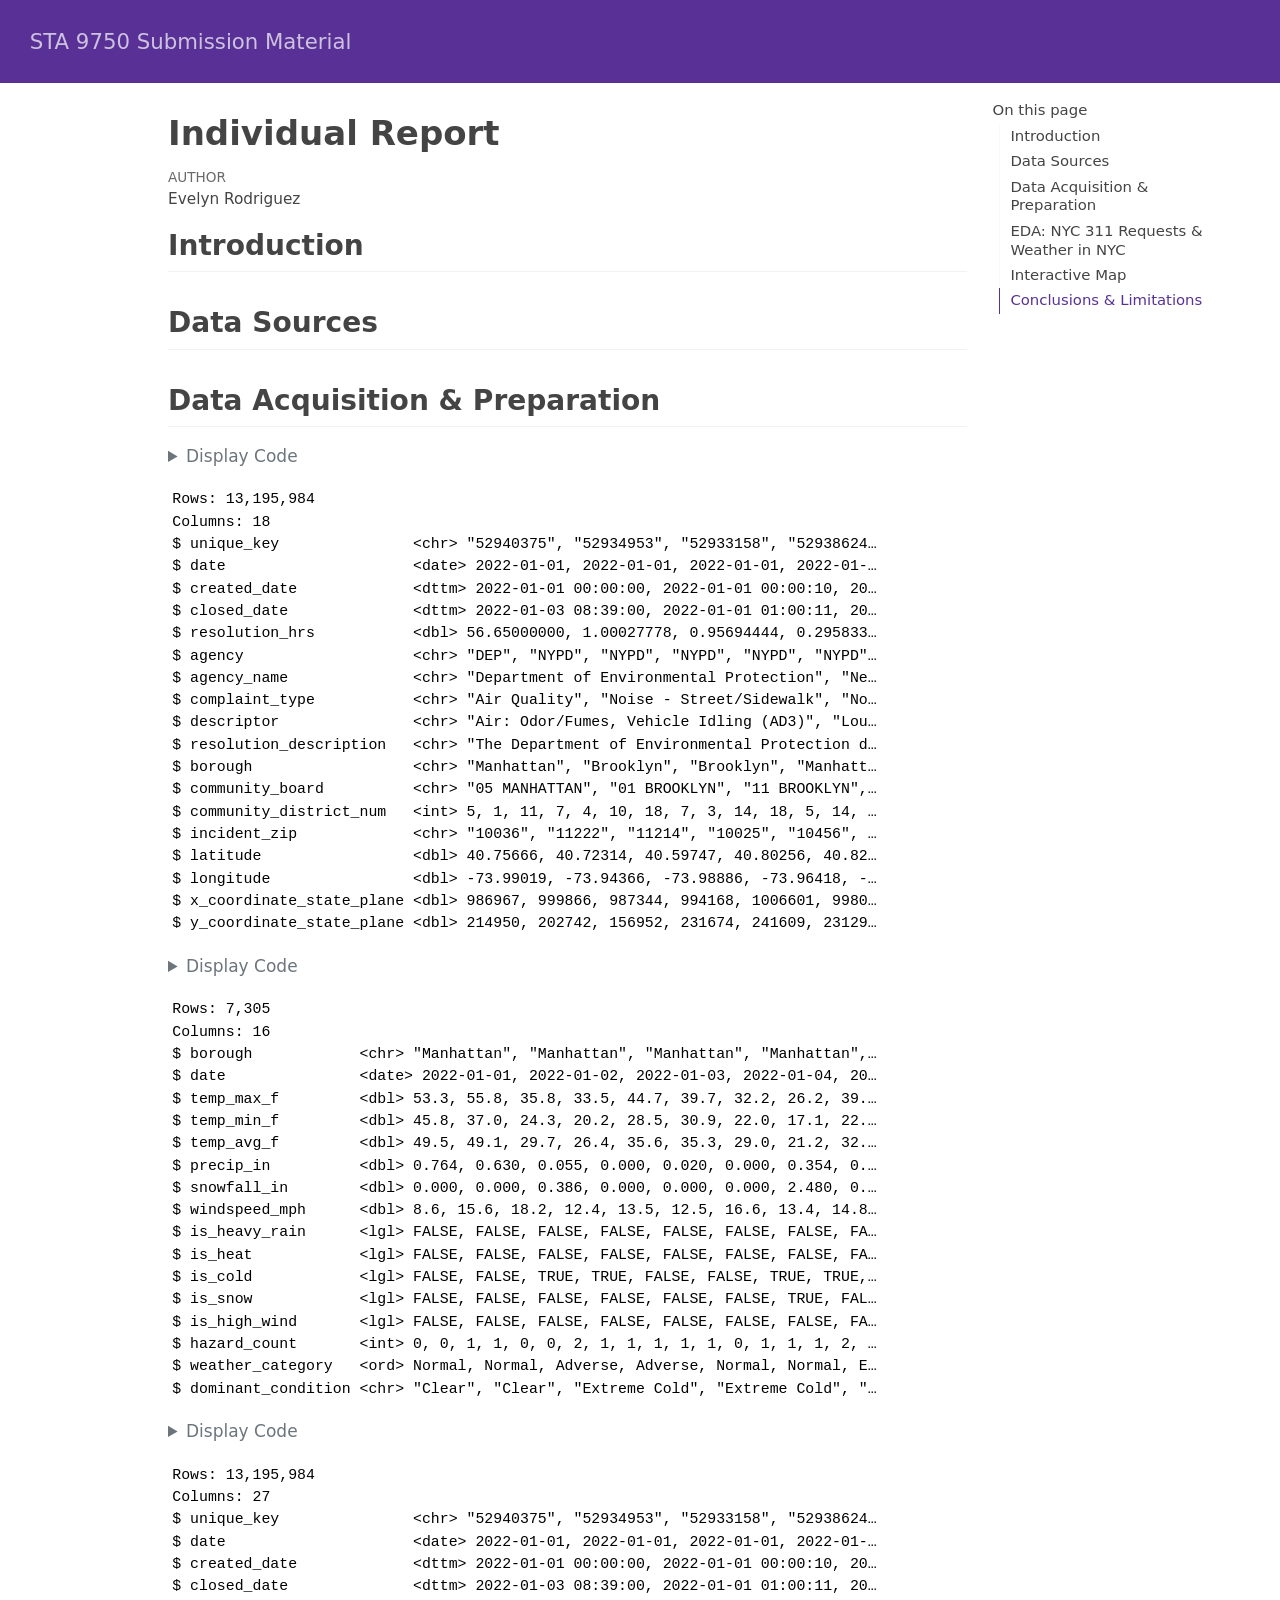
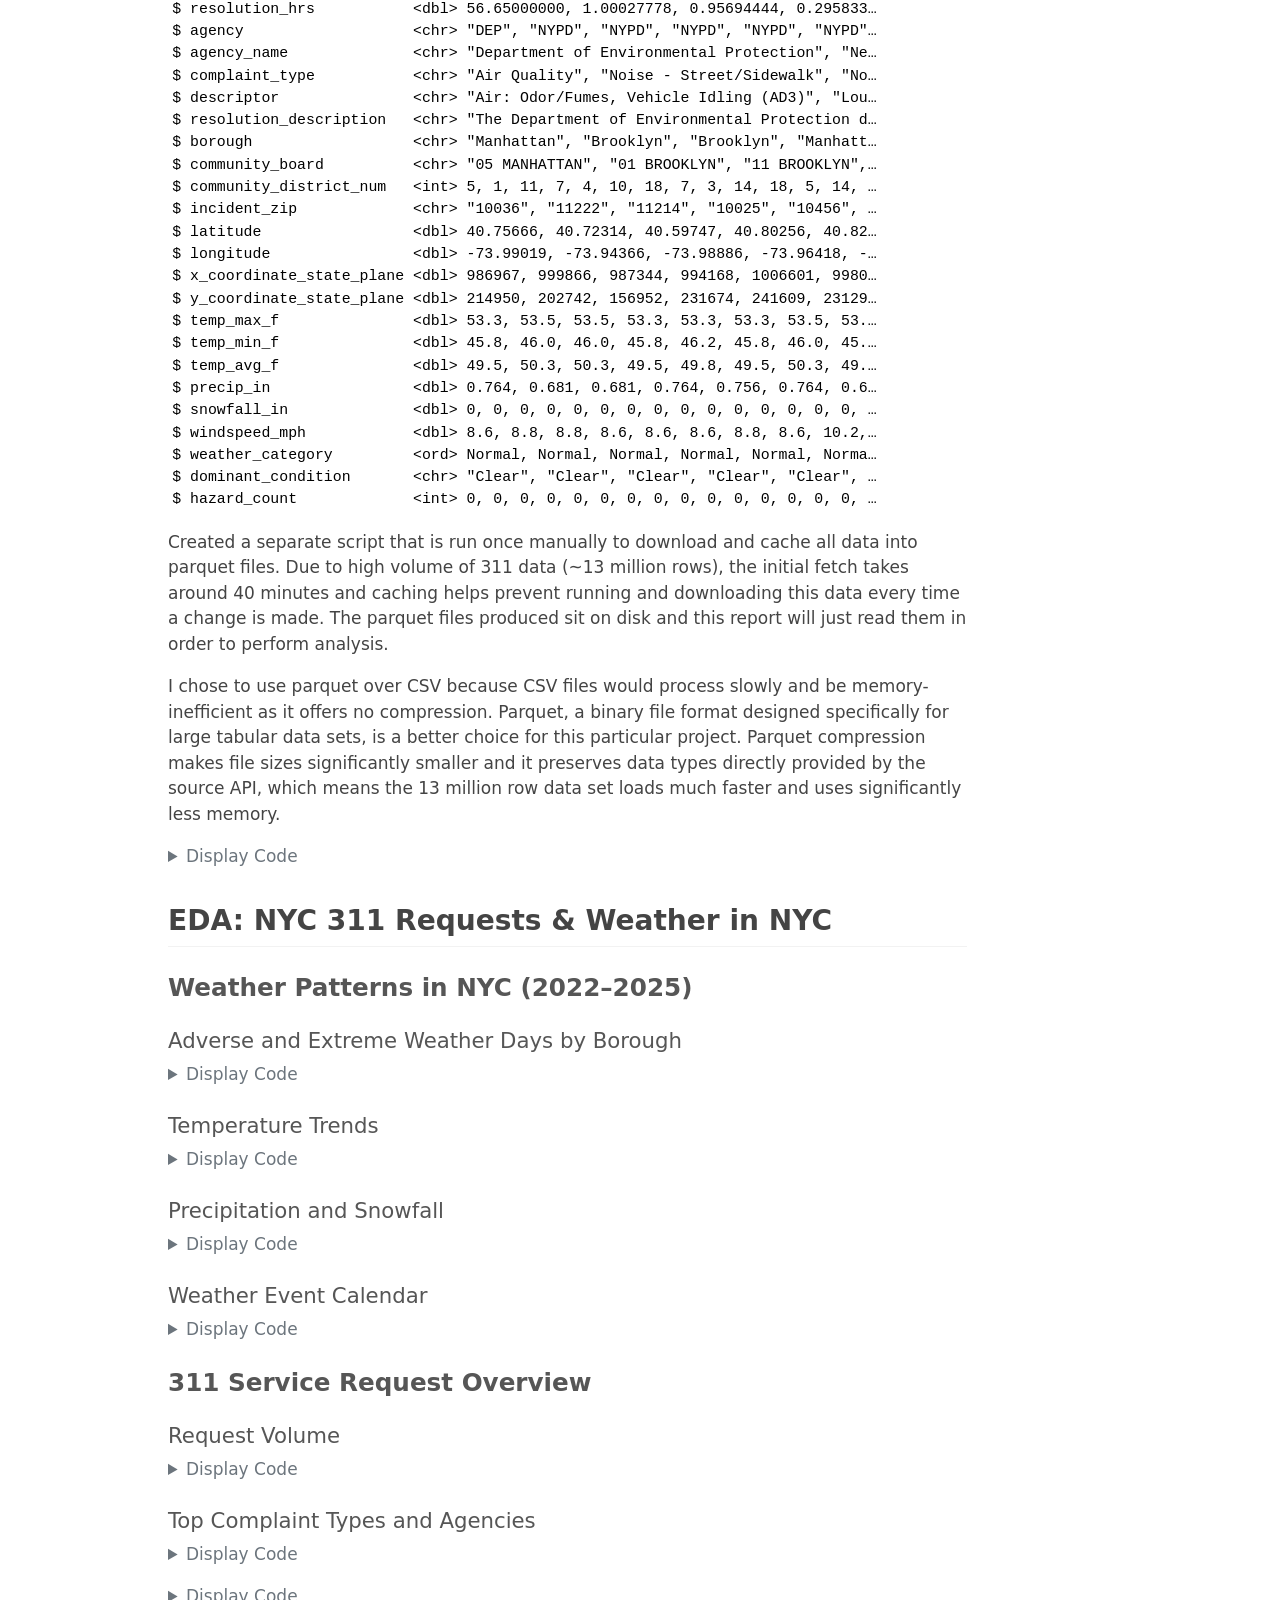
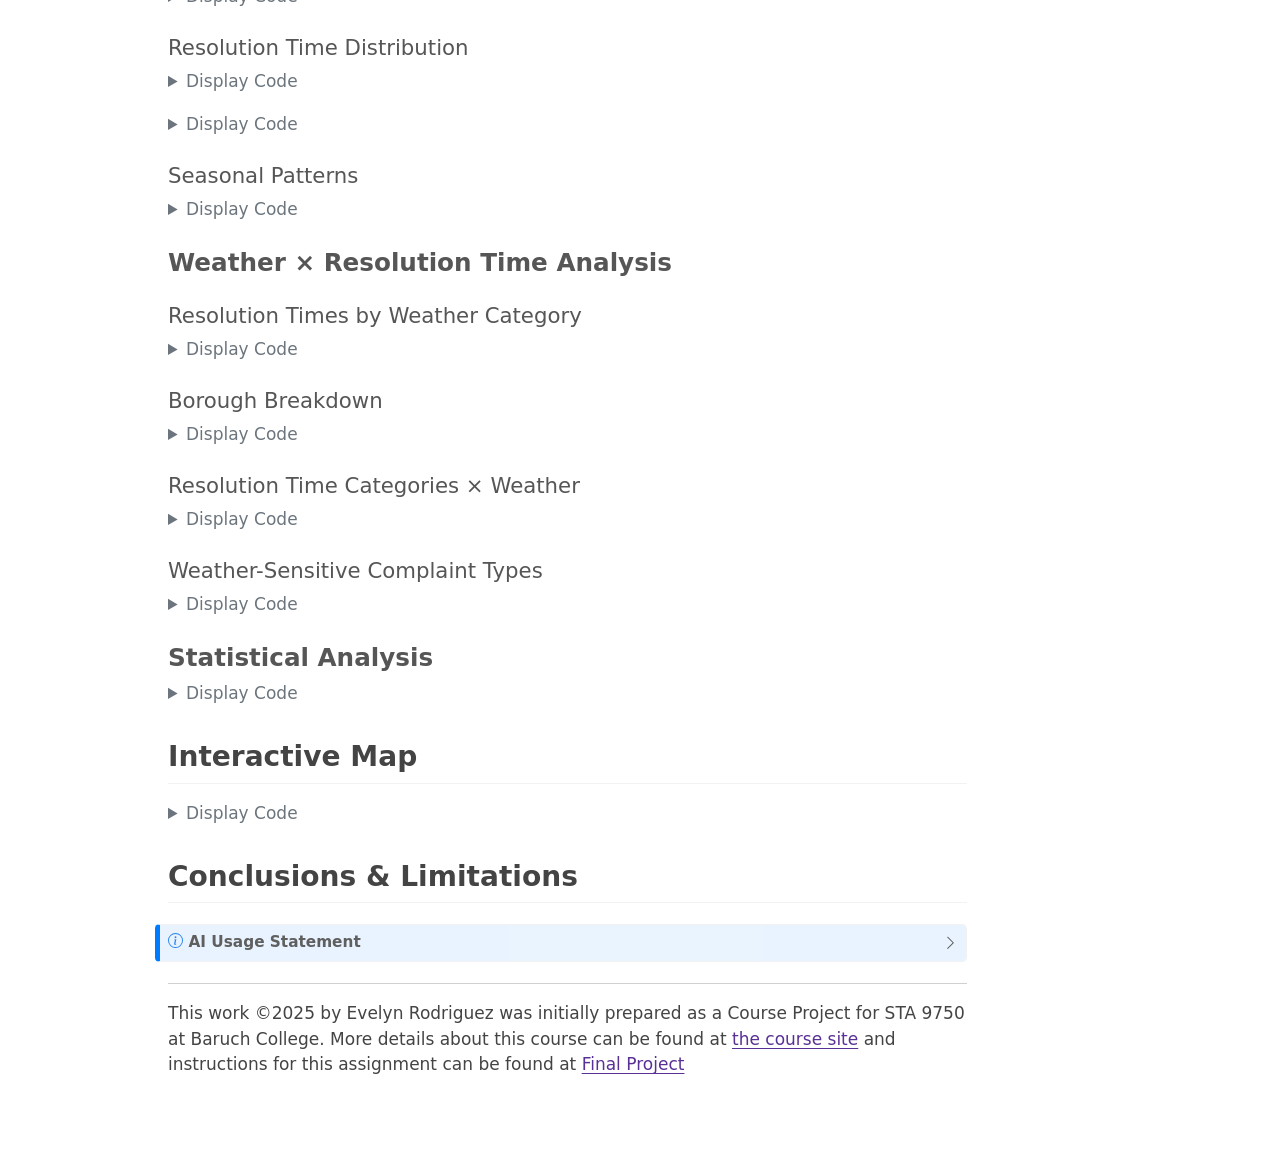
==== docs/individual_report.html @ c087855d "Individual report first commit with skeleton and data acquisition" ====
<!DOCTYPE html>
<html xmlns="http://www.w3.org/1999/xhtml" lang="en" xml:lang="en"><head>

<meta charset="utf-8">
<meta name="generator" content="quarto-1.8.27">

<meta name="viewport" content="width=device-width, initial-scale=1.0, user-scalable=yes">

<meta name="author" content="Evelyn Rodriguez">

<title>Individual Report – STA 9750 Submission Material</title>
<style>
code{white-space: pre-wrap;}
span.smallcaps{font-variant: small-caps;}
div.columns{display: flex; gap: min(4vw, 1.5em);}
div.column{flex: auto; overflow-x: auto;}
div.hanging-indent{margin-left: 1.5em; text-indent: -1.5em;}
ul.task-list{list-style: none;}
ul.task-list li input[type="checkbox"] {
  width: 0.8em;
  margin: 0 0.8em 0.2em -1em; /* quarto-specific, see https://github.com/quarto-dev/quarto-cli/issues/4556 */ 
  vertical-align: middle;
}
/* CSS for syntax highlighting */
html { -webkit-text-size-adjust: 100%; }
pre > code.sourceCode { white-space: pre; position: relative; }
pre > code.sourceCode > span { display: inline-block; line-height: 1.25; }
pre > code.sourceCode > span:empty { height: 1.2em; }
.sourceCode { overflow: visible; }
code.sourceCode > span { color: inherit; text-decoration: inherit; }
div.sourceCode { margin: 1em 0; }
pre.sourceCode { margin: 0; }
@media screen {
div.sourceCode { overflow: auto; }
}
@media print {
pre > code.sourceCode { white-space: pre-wrap; }
pre > code.sourceCode > span { text-indent: -5em; padding-left: 5em; }
}
pre.numberSource code
  { counter-reset: source-line 0; }
pre.numberSource code > span
  { position: relative; left: -4em; counter-increment: source-line; }
pre.numberSource code > span > a:first-child::before
  { content: counter(source-line);
    position: relative; left: -1em; text-align: right; vertical-align: baseline;
    border: none; display: inline-block;
    -webkit-touch-callout: none; -webkit-user-select: none;
    -khtml-user-select: none; -moz-user-select: none;
    -ms-user-select: none; user-select: none;
    padding: 0 4px; width: 4em;
  }
pre.numberSource { margin-left: 3em;  padding-left: 4px; }
div.sourceCode
  {   }
@media screen {
pre > code.sourceCode > span > a:first-child::before { text-decoration: underline; }
}
</style>


<script src="site_libs/quarto-nav/quarto-nav.js"></script>
<script src="site_libs/quarto-nav/headroom.min.js"></script>
<script src="site_libs/clipboard/clipboard.min.js"></script>
<script src="site_libs/quarto-search/autocomplete.umd.js"></script>
<script src="site_libs/quarto-search/fuse.min.js"></script>
<script src="site_libs/quarto-search/quarto-search.js"></script>
<meta name="quarto:offset" content="./">
<script src="site_libs/quarto-html/quarto.js" type="module"></script>
<script src="site_libs/quarto-html/tabsets/tabsets.js" type="module"></script>
<script src="site_libs/quarto-html/axe/axe-check.js" type="module"></script>
<script src="site_libs/quarto-html/popper.min.js"></script>
<script src="site_libs/quarto-html/tippy.umd.min.js"></script>
<script src="site_libs/quarto-html/anchor.min.js"></script>
<link href="site_libs/quarto-html/tippy.css" rel="stylesheet">
<link href="site_libs/quarto-html/quarto-syntax-highlighting-b754b9fd3853d7e56faef54c29c5d52b.css" rel="stylesheet" id="quarto-text-highlighting-styles">
<script src="site_libs/bootstrap/bootstrap.min.js"></script>
<link href="site_libs/bootstrap/bootstrap-icons.css" rel="stylesheet">
<link href="site_libs/bootstrap/bootstrap-1fc03f66f46551413f7442653190dcb8.min.css" rel="stylesheet" append-hash="true" id="quarto-bootstrap" data-mode="light">
<script id="quarto-search-options" type="application/json">{
  "location": "navbar",
  "copy-button": false,
  "collapse-after": 3,
  "panel-placement": "end",
  "type": "overlay",
  "limit": 50,
  "keyboard-shortcut": [
    "f",
    "/",
    "s"
  ],
  "show-item-context": false,
  "language": {
    "search-no-results-text": "No results",
    "search-matching-documents-text": "matching documents",
    "search-copy-link-title": "Copy link to search",
    "search-hide-matches-text": "Hide additional matches",
    "search-more-match-text": "more match in this document",
    "search-more-matches-text": "more matches in this document",
    "search-clear-button-title": "Clear",
    "search-text-placeholder": "",
    "search-detached-cancel-button-title": "Cancel",
    "search-submit-button-title": "Submit",
    "search-label": "Search"
  }
}</script>


</head>

<body class="nav-fixed quarto-light">

<div id="quarto-search-results"></div>
  <header id="quarto-header" class="headroom fixed-top">
    <nav class="navbar navbar-expand-lg " data-bs-theme="dark">
      <div class="navbar-container container-fluid">
      <div class="navbar-brand-container mx-auto">
    <a class="navbar-brand" href="./index.html">
    <span class="navbar-title">STA 9750 Submission Material</span>
    </a>
  </div>
        <div class="quarto-navbar-tools tools-end">
</div>
      </div> <!-- /container-fluid -->
    </nav>
</header>
<!-- content -->
<div id="quarto-content" class="quarto-container page-columns page-rows-contents page-layout-article page-navbar">
<!-- sidebar -->
<!-- margin-sidebar -->
    <div id="quarto-margin-sidebar" class="sidebar margin-sidebar">
        <nav id="TOC" role="doc-toc" class="toc-active">
    <h2 id="toc-title">On this page</h2>
   
  <ul>
  <li><a href="#introduction" id="toc-introduction" class="nav-link active" data-scroll-target="#introduction">Introduction</a></li>
  <li><a href="#data-sources" id="toc-data-sources" class="nav-link" data-scroll-target="#data-sources">Data Sources</a></li>
  <li><a href="#data-acquisition-preparation" id="toc-data-acquisition-preparation" class="nav-link" data-scroll-target="#data-acquisition-preparation">Data Acquisition &amp; Preparation</a></li>
  <li><a href="#eda-nyc-311-requests-weather-in-nyc" id="toc-eda-nyc-311-requests-weather-in-nyc" class="nav-link" data-scroll-target="#eda-nyc-311-requests-weather-in-nyc">EDA: NYC 311 Requests &amp; Weather in NYC</a>
  <ul class="collapse">
  <li><a href="#weather-patterns-in-nyc-20222025" id="toc-weather-patterns-in-nyc-20222025" class="nav-link" data-scroll-target="#weather-patterns-in-nyc-20222025">Weather Patterns in NYC (2022–2025)</a></li>
  <li><a href="#service-request-overview" id="toc-service-request-overview" class="nav-link" data-scroll-target="#service-request-overview">311 Service Request Overview</a></li>
  <li><a href="#weather-resolution-time-analysis" id="toc-weather-resolution-time-analysis" class="nav-link" data-scroll-target="#weather-resolution-time-analysis">Weather × Resolution Time Analysis</a></li>
  <li><a href="#statistical-analysis" id="toc-statistical-analysis" class="nav-link" data-scroll-target="#statistical-analysis">Statistical Analysis</a></li>
  </ul></li>
  <li><a href="#interactive-map" id="toc-interactive-map" class="nav-link" data-scroll-target="#interactive-map">Interactive Map</a></li>
  <li><a href="#conclusions-limitations" id="toc-conclusions-limitations" class="nav-link" data-scroll-target="#conclusions-limitations">Conclusions &amp; Limitations</a></li>
  </ul>
</nav>
    </div>
<!-- main -->
<main class="content" id="quarto-document-content">

<header id="title-block-header" class="quarto-title-block default">
<div class="quarto-title">
<h1 class="title">Individual Report</h1>
</div>



<div class="quarto-title-meta">

    <div>
    <div class="quarto-title-meta-heading">Author</div>
    <div class="quarto-title-meta-contents">
             <p>Evelyn Rodriguez </p>
          </div>
  </div>
    
  
    
  </div>
  


</header>


<section id="introduction" class="level2">
<h2 class="anchored" data-anchor-id="introduction">Introduction</h2>
<!-- 
WRITING NOTES:
- Introduce the research question: does adverse weather in NYC affect 311 
  service request resolution times?
- Briefly describe the two datasets being used
- State the time period: January 1, 2022 to December 31, 2025
- Mention the five boroughs as the geographic scope
- End with a brief roadmap of what the report covers
-->
</section>
<section id="data-sources" class="level2">
<h2 class="anchored" data-anchor-id="data-sources">Data Sources</h2>
<!-- 
WRITING NOTES:
- Describe NYC 311 Open Data (NYC Open Data / Socrata API)
  * What it is, who maintains it, what it contains
  * Link to the dataset: https://data.cityofnewyork.us/resource/erm2-nwe9.json
  * Note that it covers all 311 service requests from 2020 to present
  * Explain we filtered to Closed requests between 2022-2025
  
- Describe Open-Meteo Historical Archive API
  * What it is, that it is free and requires no API key
  * That it uses ERA5 reanalysis model combining satellite, station, and atmospheric data
  * Link: https://archive-api.open-meteo.com/v1/archive
  * Note the variables we pulled: temp max/min/avg, precipitation, snowfall, wind speed
  * Note American units: °F, inches, mph
  
- Describe the adverse/extreme weather classification system
  * Table of thresholds with sources (NWS, NYC OEM)
  * Explain the Normal/Adverse/Extreme categorization logic
-->
</section>
<section id="data-acquisition-preparation" class="level2">
<h2 class="anchored" data-anchor-id="data-acquisition-preparation">Data Acquisition &amp; Preparation</h2>
<!-- 
WRITING NOTES:
- Explain the fetch_data.R script approach and why data acquisition 
  lives in a separate script rather than inside the report
- Describe the Socrata API pagination approach (50,000 rows per page)
  and why this was necessary given the dataset size
- Explain the parquet caching strategy and why it was chosen over CSV
- Document key decisions made during cleaning:
  * Filtering to Closed status only
  * Resolution time calculation (closed_date - created_date in hours)
  * Resolution time bounds (0 to 17,520 hours / 2 years)
  * Borough standardization to title case
  * NA assignment for Unspecified borough records
- Explain the borough-level weather approach:
  * Why one coordinate per borough rather than a single city-wide point
  * The representative locations chosen for each borough
  * The join strategy (borough + date)
  * Future nearest-neighbor upgrade path
- Note the columns dropped from the original dataset and why
  (additional_details and location_type not available via JSON API)
  
- The Socrata API and pagination approach
- The parquet caching strategy
- Filtering decisions (Closed status, date range)
- Resolution time calculation and bounds
- Borough standardization and NA handling
- Borough-level weather approach and join strategy
-->
<div class="cell">
<details class="code-fold">
<summary>Display Code</summary>
<div class="code-copy-outer-scaffold"><div class="sourceCode cell-code" id="cb1"><pre class="sourceCode r code-with-copy"><code class="sourceCode r"><span id="cb1-1"><a href="#cb1-1" aria-hidden="true" tabindex="-1"></a><span class="do">## Read the pre-processed parquet files produced by fetch_data.R</span></span>
<span id="cb1-2"><a href="#cb1-2" aria-hidden="true" tabindex="-1"></a><span class="do">## </span></span>
<span id="cb1-3"><a href="#cb1-3" aria-hidden="true" tabindex="-1"></a><span class="co"># Weather data: ~7,300 rows (5 boroughs x 1,461 days)</span></span>
<span id="cb1-4"><a href="#cb1-4" aria-hidden="true" tabindex="-1"></a>weather <span class="ot">&lt;-</span> <span class="fu">read_parquet</span>(<span class="st">"data/individual/weather/weather_clean.parquet"</span>)</span>
<span id="cb1-5"><a href="#cb1-5" aria-hidden="true" tabindex="-1"></a></span>
<span id="cb1-6"><a href="#cb1-6" aria-hidden="true" tabindex="-1"></a><span class="co"># Clean 311 data: ~13M rows, may take a moment to load</span></span>
<span id="cb1-7"><a href="#cb1-7" aria-hidden="true" tabindex="-1"></a>nyc_311 <span class="ot">&lt;-</span> <span class="fu">read_parquet</span>(<span class="st">"data/individual/nyc_311_clean.parquet"</span>)</span>
<span id="cb1-8"><a href="#cb1-8" aria-hidden="true" tabindex="-1"></a></span>
<span id="cb1-9"><a href="#cb1-9" aria-hidden="true" tabindex="-1"></a><span class="co"># Joined dataset: 311 requests with weather data</span></span>
<span id="cb1-10"><a href="#cb1-10" aria-hidden="true" tabindex="-1"></a>nyc_311_with_weather <span class="ot">&lt;-</span> <span class="fu">read_parquet</span>(<span class="st">"data/individual/nyc_311_with_weather.parquet"</span>)</span>
<span id="cb1-11"><a href="#cb1-11" aria-hidden="true" tabindex="-1"></a></span>
<span id="cb1-12"><a href="#cb1-12" aria-hidden="true" tabindex="-1"></a><span class="co"># Validate that data loaded correctly</span></span>
<span id="cb1-13"><a href="#cb1-13" aria-hidden="true" tabindex="-1"></a><span class="fu">glimpse</span>(nyc_311)</span></code></pre></div><button title="Copy to Clipboard" class="code-copy-button"><i class="bi"></i></button></div>
</details>
<div class="cell-output cell-output-stdout">
<pre><code>Rows: 13,195,984
Columns: 18
$ unique_key               &lt;chr&gt; "52940375", "52934953", "52933158", "52938624…
$ date                     &lt;date&gt; 2022-01-01, 2022-01-01, 2022-01-01, 2022-01-…
$ created_date             &lt;dttm&gt; 2022-01-01 00:00:00, 2022-01-01 00:00:10, 20…
$ closed_date              &lt;dttm&gt; 2022-01-03 08:39:00, 2022-01-01 01:00:11, 20…
$ resolution_hrs           &lt;dbl&gt; 56.65000000, 1.00027778, 0.95694444, 0.295833…
$ agency                   &lt;chr&gt; "DEP", "NYPD", "NYPD", "NYPD", "NYPD", "NYPD"…
$ agency_name              &lt;chr&gt; "Department of Environmental Protection", "Ne…
$ complaint_type           &lt;chr&gt; "Air Quality", "Noise - Street/Sidewalk", "No…
$ descriptor               &lt;chr&gt; "Air: Odor/Fumes, Vehicle Idling (AD3)", "Lou…
$ resolution_description   &lt;chr&gt; "The Department of Environmental Protection d…
$ borough                  &lt;chr&gt; "Manhattan", "Brooklyn", "Brooklyn", "Manhatt…
$ community_board          &lt;chr&gt; "05 MANHATTAN", "01 BROOKLYN", "11 BROOKLYN",…
$ community_district_num   &lt;int&gt; 5, 1, 11, 7, 4, 10, 18, 7, 3, 14, 18, 5, 14, …
$ incident_zip             &lt;chr&gt; "10036", "11222", "11214", "10025", "10456", …
$ latitude                 &lt;dbl&gt; 40.75666, 40.72314, 40.59747, 40.80256, 40.82…
$ longitude                &lt;dbl&gt; -73.99019, -73.94366, -73.98886, -73.96418, -…
$ x_coordinate_state_plane &lt;dbl&gt; 986967, 999866, 987344, 994168, 1006601, 9980…
$ y_coordinate_state_plane &lt;dbl&gt; 214950, 202742, 156952, 231674, 241609, 23129…</code></pre>
</div>
<details class="code-fold">
<summary>Display Code</summary>
<div class="code-copy-outer-scaffold"><div class="sourceCode cell-code" id="cb3"><pre class="sourceCode r code-with-copy"><code class="sourceCode r"><span id="cb3-1"><a href="#cb3-1" aria-hidden="true" tabindex="-1"></a><span class="fu">glimpse</span>(weather)</span></code></pre></div><button title="Copy to Clipboard" class="code-copy-button"><i class="bi"></i></button></div>
</details>
<div class="cell-output cell-output-stdout">
<pre><code>Rows: 7,305
Columns: 16
$ borough            &lt;chr&gt; "Manhattan", "Manhattan", "Manhattan", "Manhattan",…
$ date               &lt;date&gt; 2022-01-01, 2022-01-02, 2022-01-03, 2022-01-04, 20…
$ temp_max_f         &lt;dbl&gt; 53.3, 55.8, 35.8, 33.5, 44.7, 39.7, 32.2, 26.2, 39.…
$ temp_min_f         &lt;dbl&gt; 45.8, 37.0, 24.3, 20.2, 28.5, 30.9, 22.0, 17.1, 22.…
$ temp_avg_f         &lt;dbl&gt; 49.5, 49.1, 29.7, 26.4, 35.6, 35.3, 29.0, 21.2, 32.…
$ precip_in          &lt;dbl&gt; 0.764, 0.630, 0.055, 0.000, 0.020, 0.000, 0.354, 0.…
$ snowfall_in        &lt;dbl&gt; 0.000, 0.000, 0.386, 0.000, 0.000, 0.000, 2.480, 0.…
$ windspeed_mph      &lt;dbl&gt; 8.6, 15.6, 18.2, 12.4, 13.5, 12.5, 16.6, 13.4, 14.8…
$ is_heavy_rain      &lt;lgl&gt; FALSE, FALSE, FALSE, FALSE, FALSE, FALSE, FALSE, FA…
$ is_heat            &lt;lgl&gt; FALSE, FALSE, FALSE, FALSE, FALSE, FALSE, FALSE, FA…
$ is_cold            &lt;lgl&gt; FALSE, FALSE, TRUE, TRUE, FALSE, FALSE, TRUE, TRUE,…
$ is_snow            &lt;lgl&gt; FALSE, FALSE, FALSE, FALSE, FALSE, FALSE, TRUE, FAL…
$ is_high_wind       &lt;lgl&gt; FALSE, FALSE, FALSE, FALSE, FALSE, FALSE, FALSE, FA…
$ hazard_count       &lt;int&gt; 0, 0, 1, 1, 0, 0, 2, 1, 1, 1, 1, 1, 0, 1, 1, 1, 2, …
$ weather_category   &lt;ord&gt; Normal, Normal, Adverse, Adverse, Normal, Normal, E…
$ dominant_condition &lt;chr&gt; "Clear", "Clear", "Extreme Cold", "Extreme Cold", "…</code></pre>
</div>
<details class="code-fold">
<summary>Display Code</summary>
<div class="code-copy-outer-scaffold"><div class="sourceCode cell-code" id="cb5"><pre class="sourceCode r code-with-copy"><code class="sourceCode r"><span id="cb5-1"><a href="#cb5-1" aria-hidden="true" tabindex="-1"></a><span class="fu">glimpse</span>(nyc_311_with_weather)</span></code></pre></div><button title="Copy to Clipboard" class="code-copy-button"><i class="bi"></i></button></div>
</details>
<div class="cell-output cell-output-stdout">
<pre><code>Rows: 13,195,984
Columns: 27
$ unique_key               &lt;chr&gt; "52940375", "52934953", "52933158", "52938624…
$ date                     &lt;date&gt; 2022-01-01, 2022-01-01, 2022-01-01, 2022-01-…
$ created_date             &lt;dttm&gt; 2022-01-01 00:00:00, 2022-01-01 00:00:10, 20…
$ closed_date              &lt;dttm&gt; 2022-01-03 08:39:00, 2022-01-01 01:00:11, 20…
$ resolution_hrs           &lt;dbl&gt; 56.65000000, 1.00027778, 0.95694444, 0.295833…
$ agency                   &lt;chr&gt; "DEP", "NYPD", "NYPD", "NYPD", "NYPD", "NYPD"…
$ agency_name              &lt;chr&gt; "Department of Environmental Protection", "Ne…
$ complaint_type           &lt;chr&gt; "Air Quality", "Noise - Street/Sidewalk", "No…
$ descriptor               &lt;chr&gt; "Air: Odor/Fumes, Vehicle Idling (AD3)", "Lou…
$ resolution_description   &lt;chr&gt; "The Department of Environmental Protection d…
$ borough                  &lt;chr&gt; "Manhattan", "Brooklyn", "Brooklyn", "Manhatt…
$ community_board          &lt;chr&gt; "05 MANHATTAN", "01 BROOKLYN", "11 BROOKLYN",…
$ community_district_num   &lt;int&gt; 5, 1, 11, 7, 4, 10, 18, 7, 3, 14, 18, 5, 14, …
$ incident_zip             &lt;chr&gt; "10036", "11222", "11214", "10025", "10456", …
$ latitude                 &lt;dbl&gt; 40.75666, 40.72314, 40.59747, 40.80256, 40.82…
$ longitude                &lt;dbl&gt; -73.99019, -73.94366, -73.98886, -73.96418, -…
$ x_coordinate_state_plane &lt;dbl&gt; 986967, 999866, 987344, 994168, 1006601, 9980…
$ y_coordinate_state_plane &lt;dbl&gt; 214950, 202742, 156952, 231674, 241609, 23129…
$ temp_max_f               &lt;dbl&gt; 53.3, 53.5, 53.5, 53.3, 53.3, 53.3, 53.5, 53.…
$ temp_min_f               &lt;dbl&gt; 45.8, 46.0, 46.0, 45.8, 46.2, 45.8, 46.0, 45.…
$ temp_avg_f               &lt;dbl&gt; 49.5, 50.3, 50.3, 49.5, 49.8, 49.5, 50.3, 49.…
$ precip_in                &lt;dbl&gt; 0.764, 0.681, 0.681, 0.764, 0.756, 0.764, 0.6…
$ snowfall_in              &lt;dbl&gt; 0, 0, 0, 0, 0, 0, 0, 0, 0, 0, 0, 0, 0, 0, 0, …
$ windspeed_mph            &lt;dbl&gt; 8.6, 8.8, 8.8, 8.6, 8.6, 8.6, 8.8, 8.6, 10.2,…
$ weather_category         &lt;ord&gt; Normal, Normal, Normal, Normal, Normal, Norma…
$ dominant_condition       &lt;chr&gt; "Clear", "Clear", "Clear", "Clear", "Clear", …
$ hazard_count             &lt;int&gt; 0, 0, 0, 0, 0, 0, 0, 0, 0, 0, 0, 0, 0, 0, 0, …</code></pre>
</div>
</div>
<p>Created a separate script that is run once manually to download and cache all data into parquet files. Due to high volume of 311 data (~13 million rows), the initial fetch takes around 40 minutes and caching helps prevent running and downloading this data every time a change is made. The parquet files produced sit on disk and this report will just read them in order to perform analysis.</p>
<p>I chose to use parquet over CSV because CSV files would process slowly and be memory-inefficient as it offers no compression. Parquet, a binary file format designed specifically for large tabular data sets, is a better choice for this particular project. Parquet compression makes file sizes significantly smaller and it preserves data types directly provided by the source API, which means the 13 million row data set loads much faster and uses significantly less memory.</p>
<div class="cell">
<details class="code-fold">
<summary>Display Code</summary>
<div class="code-copy-outer-scaffold"><div class="sourceCode cell-code" id="cb7"><pre class="sourceCode r code-with-copy"><code class="sourceCode r"><span id="cb7-1"><a href="#cb7-1" aria-hidden="true" tabindex="-1"></a><span class="co"># Summary statistics of the cleaned datasets to validate acquisition</span></span>
<span id="cb7-2"><a href="#cb7-2" aria-hidden="true" tabindex="-1"></a><span class="co"># This chunk will display a brief summary table confirming row counts,</span></span>
<span id="cb7-3"><a href="#cb7-3" aria-hidden="true" tabindex="-1"></a><span class="co"># date ranges, and borough coverage for both datasets</span></span></code></pre></div><button title="Copy to Clipboard" class="code-copy-button"><i class="bi"></i></button></div>
</details>
</div>
</section>
<section id="eda-nyc-311-requests-weather-in-nyc" class="level2">
<h2 class="anchored" data-anchor-id="eda-nyc-311-requests-weather-in-nyc">EDA: NYC 311 Requests &amp; Weather in NYC</h2>
<section id="weather-patterns-in-nyc-20222025" class="level3">
<h3 class="anchored" data-anchor-id="weather-patterns-in-nyc-20222025">Weather Patterns in NYC (2022–2025)</h3>
<!-- 
WRITING NOTES:
- This is the EDA section for the weather dataset
- Guide the reader through what NYC weather actually looked like 
  over this four-year period before connecting it to 311 data
-->
<section id="adverse-and-extreme-weather-days-by-borough" class="level4">
<h4 class="anchored" data-anchor-id="adverse-and-extreme-weather-days-by-borough">Adverse and Extreme Weather Days by Borough</h4>
<!-- 
WRITING NOTES:
- How many Normal, Adverse, and Extreme days occurred per borough?
- Are there meaningful differences between boroughs in adverse day counts?
- Note: Bronx max wind = exactly 31mph (our threshold) vs coastal boroughs
  which saw higher gusts — worth mentioning
-->
<div class="cell">
<details class="code-fold">
<summary>Display Code</summary>
<div class="code-copy-outer-scaffold"><div class="sourceCode cell-code" id="cb8"><pre class="sourceCode r code-with-copy"><code class="sourceCode r"><span id="cb8-1"><a href="#cb8-1" aria-hidden="true" tabindex="-1"></a><span class="co"># Bar chart or table: count of Normal/Adverse/Extreme days per borough</span></span>
<span id="cb8-2"><a href="#cb8-2" aria-hidden="true" tabindex="-1"></a><span class="co"># Use plotly for interactivity</span></span></code></pre></div><button title="Copy to Clipboard" class="code-copy-button"><i class="bi"></i></button></div>
</details>
</div>
</section>
<section id="temperature-trends" class="level4">
<h4 class="anchored" data-anchor-id="temperature-trends">Temperature Trends</h4>
<!-- 
WRITING NOTES:
- Show temperature patterns over the four-year period
- Highlight notable heat waves and cold snaps
- Reference the max temperatures observed (103-106°F) and 
  min temperatures (1-4.5°F)
-->
<div class="cell">
<details class="code-fold">
<summary>Display Code</summary>
<div class="code-copy-outer-scaffold"><div class="sourceCode cell-code" id="cb9"><pre class="sourceCode r code-with-copy"><code class="sourceCode r"><span id="cb9-1"><a href="#cb9-1" aria-hidden="true" tabindex="-1"></a><span class="co"># Time series: daily avg temperature by borough over 2022-2025</span></span>
<span id="cb9-2"><a href="#cb9-2" aria-hidden="true" tabindex="-1"></a><span class="co"># Annotate notable extreme heat and cold periods</span></span></code></pre></div><button title="Copy to Clipboard" class="code-copy-button"><i class="bi"></i></button></div>
</details>
</div>
</section>
<section id="precipitation-and-snowfall" class="level4">
<h4 class="anchored" data-anchor-id="precipitation-and-snowfall">Precipitation and Snowfall</h4>
<!-- 
WRITING NOTES:
- Show precipitation and snowfall patterns over the period
- Total annual precipitation ~50 inches/year — consistent with NYC historical avg
- Note seasonal patterns and any notable storms
-->
<div class="cell">
<details class="code-fold">
<summary>Display Code</summary>
<div class="code-copy-outer-scaffold"><div class="sourceCode cell-code" id="cb10"><pre class="sourceCode r code-with-copy"><code class="sourceCode r"><span id="cb10-1"><a href="#cb10-1" aria-hidden="true" tabindex="-1"></a><span class="co"># Time series or bar chart: monthly precipitation and snowfall totals</span></span>
<span id="cb10-2"><a href="#cb10-2" aria-hidden="true" tabindex="-1"></a><span class="co"># Consider showing by borough to highlight coastal vs inland differences</span></span></code></pre></div><button title="Copy to Clipboard" class="code-copy-button"><i class="bi"></i></button></div>
</details>
</div>
</section>
<section id="weather-event-calendar" class="level4">
<h4 class="anchored" data-anchor-id="weather-event-calendar">Weather Event Calendar</h4>
<!-- 
WRITING NOTES:
- A visual calendar or heatmap showing weather category by day
- Helps reader see clustering of adverse/extreme events across the year
- Could be a useful reference for the analysis section
-->
<div class="cell">
<details class="code-fold">
<summary>Display Code</summary>
<div class="code-copy-outer-scaffold"><div class="sourceCode cell-code" id="cb11"><pre class="sourceCode r code-with-copy"><code class="sourceCode r"><span id="cb11-1"><a href="#cb11-1" aria-hidden="true" tabindex="-1"></a><span class="co"># Heatmap: weather category by day of year, faceted by year</span></span>
<span id="cb11-2"><a href="#cb11-2" aria-hidden="true" tabindex="-1"></a><span class="co"># Shows seasonality of adverse/extreme weather events</span></span></code></pre></div><button title="Copy to Clipboard" class="code-copy-button"><i class="bi"></i></button></div>
</details>
</div>
</section>
</section>
<section id="service-request-overview" class="level3">
<h3 class="anchored" data-anchor-id="service-request-overview">311 Service Request Overview</h3>
<!-- 
WRITING NOTES:
- This is the EDA section for the 311 dataset
- Give the reader a full picture of the 311 data before the analysis
-->
<section id="request-volume" class="level4">
<h4 class="anchored" data-anchor-id="request-volume">Request Volume</h4>
<!-- 
WRITING NOTES:
- Total requests by year and borough
- Are there year-over-year trends in volume?
- Borough distribution: Brooklyn > Queens > Bronx > Manhattan > Staten Island
-->
<div class="cell">
<details class="code-fold">
<summary>Display Code</summary>
<div class="code-copy-outer-scaffold"><div class="sourceCode cell-code" id="cb12"><pre class="sourceCode r code-with-copy"><code class="sourceCode r"><span id="cb12-1"><a href="#cb12-1" aria-hidden="true" tabindex="-1"></a><span class="co"># Bar chart: total requests by borough and year</span></span>
<span id="cb12-2"><a href="#cb12-2" aria-hidden="true" tabindex="-1"></a><span class="co"># Use plotly for interactivity</span></span></code></pre></div><button title="Copy to Clipboard" class="code-copy-button"><i class="bi"></i></button></div>
</details>
</div>
</section>
<section id="top-complaint-types-and-agencies" class="level4">
<h4 class="anchored" data-anchor-id="top-complaint-types-and-agencies">Top Complaint Types and Agencies</h4>
<!-- 
WRITING NOTES:
- Top 20 complaint types by volume
- Top 10 agencies by volume
- Note NYPD handles 46% of all requests (noise, parking)
- Note HPD handles 22% (housing: HEAT/HOT WATER, plumbing)
- Flag weather-sensitive complaint types for the analysis section:
  HEAT/HOT WATER, Street Condition, Water System, Missed Collection
-->
<div class="cell">
<details class="code-fold">
<summary>Display Code</summary>
<div class="code-copy-outer-scaffold"><div class="sourceCode cell-code" id="cb13"><pre class="sourceCode r code-with-copy"><code class="sourceCode r"><span id="cb13-1"><a href="#cb13-1" aria-hidden="true" tabindex="-1"></a><span class="co"># Horizontal bar chart: top 20 complaint types</span></span>
<span id="cb13-2"><a href="#cb13-2" aria-hidden="true" tabindex="-1"></a><span class="co"># Highlight weather-sensitive types in a different color</span></span></code></pre></div><button title="Copy to Clipboard" class="code-copy-button"><i class="bi"></i></button></div>
</details>
</div>
<div class="cell">
<details class="code-fold">
<summary>Display Code</summary>
<div class="code-copy-outer-scaffold"><div class="sourceCode cell-code" id="cb14"><pre class="sourceCode r code-with-copy"><code class="sourceCode r"><span id="cb14-1"><a href="#cb14-1" aria-hidden="true" tabindex="-1"></a><span class="co"># Bar chart: top 10 agencies by request volume</span></span></code></pre></div><button title="Copy to Clipboard" class="code-copy-button"><i class="bi"></i></button></div>
</details>
</div>
</section>
<section id="resolution-time-distribution" class="level4">
<h4 class="anchored" data-anchor-id="resolution-time-distribution">Resolution Time Distribution</h4>
<!-- 
WRITING NOTES:
- Show the overall distribution of resolution times
- Note the heavy right skew: median 7.36 hrs vs mean 323 hrs
- Explain why median is more appropriate than mean for this data
- Introduce the resolution time categories:
  * Instant: < 1 minute (< 0.017 hrs) — 316,472 records (2.4%)
  * Fast: 1 minute to 1 hour
  * Standard: 1 hour to 24 hours
  * Extended: 1 day to 30 days
  * Long-term: over 30 days (8.2% of records)
- Discuss the instant closure finding:
  * What complaint types and agencies drive them?
  * Are these automated closures or data entry patterns?
-->
<div class="cell">
<details class="code-fold">
<summary>Display Code</summary>
<div class="code-copy-outer-scaffold"><div class="sourceCode cell-code" id="cb15"><pre class="sourceCode r code-with-copy"><code class="sourceCode r"><span id="cb15-1"><a href="#cb15-1" aria-hidden="true" tabindex="-1"></a><span class="co"># Histogram or density plot of resolution times (log scale)</span></span>
<span id="cb15-2"><a href="#cb15-2" aria-hidden="true" tabindex="-1"></a><span class="co"># Annotate the median and key percentiles</span></span></code></pre></div><button title="Copy to Clipboard" class="code-copy-button"><i class="bi"></i></button></div>
</details>
</div>
<div class="cell">
<details class="code-fold">
<summary>Display Code</summary>
<div class="code-copy-outer-scaffold"><div class="sourceCode cell-code" id="cb16"><pre class="sourceCode r code-with-copy"><code class="sourceCode r"><span id="cb16-1"><a href="#cb16-1" aria-hidden="true" tabindex="-1"></a><span class="co"># Table: top complaint types and agencies for sub-1-minute resolutions</span></span>
<span id="cb16-2"><a href="#cb16-2" aria-hidden="true" tabindex="-1"></a><span class="co"># This sets up the later analysis of whether weather affects instant closure rates</span></span></code></pre></div><button title="Copy to Clipboard" class="code-copy-button"><i class="bi"></i></button></div>
</details>
</div>
</section>
<section id="seasonal-patterns" class="level4">
<h4 class="anchored" data-anchor-id="seasonal-patterns">Seasonal Patterns</h4>
<!-- 
WRITING NOTES:
- Do 311 request volumes or resolution times vary by season?
- Are certain complaint types more seasonal?
- This provides context for the weather analysis that follows
-->
<div class="cell">
<details class="code-fold">
<summary>Display Code</summary>
<div class="code-copy-outer-scaffold"><div class="sourceCode cell-code" id="cb17"><pre class="sourceCode r code-with-copy"><code class="sourceCode r"><span id="cb17-1"><a href="#cb17-1" aria-hidden="true" tabindex="-1"></a><span class="co"># Line chart: monthly request volume over 2022-2025</span></span>
<span id="cb17-2"><a href="#cb17-2" aria-hidden="true" tabindex="-1"></a><span class="co"># Facet or color by complaint type category</span></span></code></pre></div><button title="Copy to Clipboard" class="code-copy-button"><i class="bi"></i></button></div>
</details>
</div>
</section>
</section>
<section id="weather-resolution-time-analysis" class="level3">
<h3 class="anchored" data-anchor-id="weather-resolution-time-analysis">Weather × Resolution Time Analysis</h3>
<!-- 
WRITING NOTES:
- This is the core analytical section of the report
- Build from simple to complex findings
-->
<section id="resolution-times-by-weather-category" class="level4">
<h4 class="anchored" data-anchor-id="resolution-times-by-weather-category">Resolution Times by Weather Category</h4>
<!-- 
WRITING NOTES:
- The central finding: do resolution times differ across Normal/Adverse/Extreme days?
- Present median resolution times with IQR by weather category
- Reference the overall pattern before breaking down by borough
-->
<div class="cell">
<details class="code-fold">
<summary>Display Code</summary>
<div class="code-copy-outer-scaffold"><div class="sourceCode cell-code" id="cb18"><pre class="sourceCode r code-with-copy"><code class="sourceCode r"><span id="cb18-1"><a href="#cb18-1" aria-hidden="true" tabindex="-1"></a><span class="co"># Box plot or violin plot: resolution time distribution by weather category</span></span>
<span id="cb18-2"><a href="#cb18-2" aria-hidden="true" tabindex="-1"></a><span class="co"># Use log scale on y-axis given the skewed distribution</span></span></code></pre></div><button title="Copy to Clipboard" class="code-copy-button"><i class="bi"></i></button></div>
</details>
</div>
</section>
<section id="borough-breakdown" class="level4">
<h4 class="anchored" data-anchor-id="borough-breakdown">Borough Breakdown</h4>
<!-- 
WRITING NOTES:
- How does the weather effect vary across boroughs?
- Key findings from data checks:
  * Queens baseline: 4.22 hrs (fastest) vs Staten Island: 18.4 hrs (slowest)
  * Queens Extreme: 8.58 hrs — faster than most boroughs on Normal days
  * Staten Island Adverse (22.3 hrs) > Extreme (14.5 hrs) — counterintuitive reversal
- These borough differences are as interesting as the weather effect itself
-->
<div class="cell">
<details class="code-fold">
<summary>Display Code</summary>
<div class="code-copy-outer-scaffold"><div class="sourceCode cell-code" id="cb19"><pre class="sourceCode r code-with-copy"><code class="sourceCode r"><span id="cb19-1"><a href="#cb19-1" aria-hidden="true" tabindex="-1"></a><span class="co"># Grouped bar chart or heatmap: median resolution time by borough x weather category</span></span>
<span id="cb19-2"><a href="#cb19-2" aria-hidden="true" tabindex="-1"></a><span class="co"># Use plotly for interactivity</span></span></code></pre></div><button title="Copy to Clipboard" class="code-copy-button"><i class="bi"></i></button></div>
</details>
</div>
</section>
<section id="resolution-time-categories-weather" class="level4">
<h4 class="anchored" data-anchor-id="resolution-time-categories-weather">Resolution Time Categories × Weather</h4>
<!-- 
WRITING NOTES:
- Cross-tabulate resolution time categories against weather category
- Key question: does adverse weather shift the distribution of resolution types?
- In particular: does extreme weather suppress instant closures while 
  increasing long-term resolutions?
- This is the instant closure analysis flagged during data checks
-->
<div class="cell">
<details class="code-fold">
<summary>Display Code</summary>
<div class="code-copy-outer-scaffold"><div class="sourceCode cell-code" id="cb20"><pre class="sourceCode r code-with-copy"><code class="sourceCode r"><span id="cb20-1"><a href="#cb20-1" aria-hidden="true" tabindex="-1"></a><span class="co"># Stacked bar chart: proportion of each resolution category by weather category</span></span>
<span id="cb20-2"><a href="#cb20-2" aria-hidden="true" tabindex="-1"></a><span class="co"># Shows whether the distribution of resolution types shifts with weather</span></span></code></pre></div><button title="Copy to Clipboard" class="code-copy-button"><i class="bi"></i></button></div>
</details>
</div>
</section>
<section id="weather-sensitive-complaint-types" class="level4">
<h4 class="anchored" data-anchor-id="weather-sensitive-complaint-types">Weather-Sensitive Complaint Types</h4>
<!-- 
WRITING NOTES:
- Focus on complaint types directly linked to weather:
  HEAT/HOT WATER, Street Condition, Water System, Missed Collection
- Do these types show stronger weather effects than the overall dataset?
- Compare resolution times for these types on Normal vs Adverse vs Extreme days
-->
<div class="cell">
<details class="code-fold">
<summary>Display Code</summary>
<div class="code-copy-outer-scaffold"><div class="sourceCode cell-code" id="cb21"><pre class="sourceCode r code-with-copy"><code class="sourceCode r"><span id="cb21-1"><a href="#cb21-1" aria-hidden="true" tabindex="-1"></a><span class="co"># Faceted bar chart: median resolution time by weather category</span></span>
<span id="cb21-2"><a href="#cb21-2" aria-hidden="true" tabindex="-1"></a><span class="co"># for weather-sensitive complaint types only</span></span></code></pre></div><button title="Copy to Clipboard" class="code-copy-button"><i class="bi"></i></button></div>
</details>
</div>
</section>
</section>
<section id="statistical-analysis" class="level3">
<h3 class="anchored" data-anchor-id="statistical-analysis">Statistical Analysis</h3>
<!-- 
WRITING NOTES:
- Log-transform resolution times to address right skew
- Run ANOVA testing whether weather category significantly predicts 
  log-transformed resolution time
- Follow up with Tukey's HSD post-hoc test to identify which 
  category pairs differ significantly
- Report effect sizes alongside p-values
- Note: results are back-transformed for interpretation in the text
- Revisit whether ANOVA is the right approach here
-->
<div class="cell">
<details class="code-fold">
<summary>Display Code</summary>
<div class="code-copy-outer-scaffold"><div class="sourceCode cell-code" id="cb22"><pre class="sourceCode r code-with-copy"><code class="sourceCode r"><span id="cb22-1"><a href="#cb22-1" aria-hidden="true" tabindex="-1"></a><span class="co"># Step 1: Log-transform resolution times</span></span>
<span id="cb22-2"><a href="#cb22-2" aria-hidden="true" tabindex="-1"></a><span class="co"># Step 2: One-way ANOVA: log(resolution_hrs) ~ weather_category</span></span>
<span id="cb22-3"><a href="#cb22-3" aria-hidden="true" tabindex="-1"></a><span class="co"># Step 3: Tukey's HSD post-hoc test</span></span>
<span id="cb22-4"><a href="#cb22-4" aria-hidden="true" tabindex="-1"></a><span class="co"># Step 4: Display results in a gt() table</span></span></code></pre></div><button title="Copy to Clipboard" class="code-copy-button"><i class="bi"></i></button></div>
</details>
</div>
</section>
</section>
<section id="interactive-map" class="level2">
<h2 class="anchored" data-anchor-id="interactive-map">Interactive Map</h2>
<!-- 
WRITING NOTES:
- Leaflet map showing median resolution times across NYC
- Color polygons by median resolution time (green -> amber -> red scale)
- Layer toggle: Borough / Community District
- Popup on click: borough name, request count, median resolution time,
  % of days that were adverse/extreme, top complaint type
- Explain what the map shows and how to interact with it
-->
<div class="cell">
<details class="code-fold">
<summary>Display Code</summary>
<div class="code-copy-outer-scaffold"><div class="sourceCode cell-code" id="cb23"><pre class="sourceCode r code-with-copy"><code class="sourceCode r"><span id="cb23-1"><a href="#cb23-1" aria-hidden="true" tabindex="-1"></a><span class="co"># Step 1: Download borough and community district boundary shapefiles</span></span>
<span id="cb23-2"><a href="#cb23-2" aria-hidden="true" tabindex="-1"></a><span class="co"># Step 2: Aggregate median resolution time and weather stats to each geography</span></span>
<span id="cb23-3"><a href="#cb23-3" aria-hidden="true" tabindex="-1"></a><span class="co"># Step 3: Build leaflet map with layer toggle</span></span></code></pre></div><button title="Copy to Clipboard" class="code-copy-button"><i class="bi"></i></button></div>
</details>
</div>
</section>
<section id="conclusions-limitations" class="level2">
<h2 class="anchored" data-anchor-id="conclusions-limitations">Conclusions &amp; Limitations</h2>
<!-- 
WRITING NOTES:
- Summarize the key findings:
  * Does adverse weather meaningfully affect resolution times?
  * Which boroughs are most affected?
  * Which complaint types are most weather-sensitive?
  * What does the instant closure analysis reveal?
  
- Discuss limitations:
  * One representative weather coordinate per borough — misses within-borough variation
  * Future nearest-neighbor upgrade path using actual request coordinates
  * temp_min_f used for cold classification — captures overnight lows 
    which drive infrastructure stress (pipes, boilers) but may not reflect 
    daytime conditions
  * 14,170 records (0.1%) excluded from weather analysis due to missing borough
  * Median used instead of mean due to right-skewed distribution
  * ANOVA assumes approximate normality — log transformation applied but 
    distribution remains imperfect
    
- Suggest directions for future analysis:
  * Nearest-neighbor spatial join for more precise weather matching
  * Hourly weather data for more granular analysis
  * Adding more weather coordinates per borough
-->
<div class="callout callout-style-default callout-note callout-titled" title="AI Usage Statement">
<div class="callout-header d-flex align-content-center collapsed" data-bs-toggle="collapse" data-bs-target=".callout-1-contents" aria-controls="callout-1" aria-expanded="false" aria-label="Toggle callout">
<div class="callout-icon-container">
<i class="callout-icon"></i>
</div>
<div class="callout-title-container flex-fill">
<span class="screen-reader-only">Note</span>AI Usage Statement
</div>
<div class="callout-btn-toggle d-inline-block border-0 py-1 ps-1 pe-0 float-end"><i class="callout-toggle"></i></div>
</div>
<div id="callout-1" class="callout-1-contents callout-collapse collapse">
<div class="callout-body-container callout-body">
<p>Claude was used to help write the code in this project and brainstorm final deliverable ideas, but all non-code text was generated without the use of any Generative AI tools.<br>
</p>
</div>
</div>
</div>
<hr>
<p>This work ©2025 by Evelyn Rodriguez was initially prepared as a Course Project for STA 9750 at Baruch College. More details about this course can be found at <a href="https://michael-weylandt.com/STA9750">the course site</a> and instructions for this assignment can be found at <a href="https://michael-weylandt.com/STA9750/project.html">Final Project</a></p>


</section>

</main> <!-- /main -->
<script id="quarto-html-after-body" type="application/javascript">
  window.document.addEventListener("DOMContentLoaded", function (event) {
    const icon = "";
    const anchorJS = new window.AnchorJS();
    anchorJS.options = {
      placement: 'right',
      icon: icon
    };
    anchorJS.add('.anchored');
    const isCodeAnnotation = (el) => {
      for (const clz of el.classList) {
        if (clz.startsWith('code-annotation-')) {                     
          return true;
        }
      }
      return false;
    }
    const onCopySuccess = function(e) {
      // button target
      const button = e.trigger;
      // don't keep focus
      button.blur();
      // flash "checked"
      button.classList.add('code-copy-button-checked');
      var currentTitle = button.getAttribute("title");
      button.setAttribute("title", "Copied!");
      let tooltip;
      if (window.bootstrap) {
        button.setAttribute("data-bs-toggle", "tooltip");
        button.setAttribute("data-bs-placement", "left");
        button.setAttribute("data-bs-title", "Copied!");
        tooltip = new bootstrap.Tooltip(button, 
          { trigger: "manual", 
            customClass: "code-copy-button-tooltip",
            offset: [0, -8]});
        tooltip.show();    
      }
      setTimeout(function() {
        if (tooltip) {
          tooltip.hide();
          button.removeAttribute("data-bs-title");
          button.removeAttribute("data-bs-toggle");
          button.removeAttribute("data-bs-placement");
        }
        button.setAttribute("title", currentTitle);
        button.classList.remove('code-copy-button-checked');
      }, 1000);
      // clear code selection
      e.clearSelection();
    }
    const getTextToCopy = function(trigger) {
      const outerScaffold = trigger.parentElement.cloneNode(true);
      const codeEl = outerScaffold.querySelector('code');
      for (const childEl of codeEl.children) {
        if (isCodeAnnotation(childEl)) {
          childEl.remove();
        }
      }
      return codeEl.innerText;
    }
    const clipboard = new window.ClipboardJS('.code-copy-button:not([data-in-quarto-modal])', {
      text: getTextToCopy
    });
    clipboard.on('success', onCopySuccess);
    if (window.document.getElementById('quarto-embedded-source-code-modal')) {
      const clipboardModal = new window.ClipboardJS('.code-copy-button[data-in-quarto-modal]', {
        text: getTextToCopy,
        container: window.document.getElementById('quarto-embedded-source-code-modal')
      });
      clipboardModal.on('success', onCopySuccess);
    }
      var localhostRegex = new RegExp(/^(?:http|https):\/\/localhost\:?[0-9]*\//);
      var mailtoRegex = new RegExp(/^mailto:/);
        var filterRegex = new RegExp("https:\/\/er0driguez\.github\.io\/STA9750-2026-SPRING\/");
      var isInternal = (href) => {
          return filterRegex.test(href) || localhostRegex.test(href) || mailtoRegex.test(href);
      }
      // Inspect non-navigation links and adorn them if external
     var links = window.document.querySelectorAll('a[href]:not(.nav-link):not(.navbar-brand):not(.toc-action):not(.sidebar-link):not(.sidebar-item-toggle):not(.pagination-link):not(.no-external):not([aria-hidden]):not(.dropdown-item):not(.quarto-navigation-tool):not(.about-link)');
      for (var i=0; i<links.length; i++) {
        const link = links[i];
        if (!isInternal(link.href)) {
          // undo the damage that might have been done by quarto-nav.js in the case of
          // links that we want to consider external
          if (link.dataset.originalHref !== undefined) {
            link.href = link.dataset.originalHref;
          }
        }
      }
    function tippyHover(el, contentFn, onTriggerFn, onUntriggerFn) {
      const config = {
        allowHTML: true,
        maxWidth: 500,
        delay: 100,
        arrow: false,
        appendTo: function(el) {
            return el.parentElement;
        },
        interactive: true,
        interactiveBorder: 10,
        theme: 'quarto',
        placement: 'bottom-start',
      };
      if (contentFn) {
        config.content = contentFn;
      }
      if (onTriggerFn) {
        config.onTrigger = onTriggerFn;
      }
      if (onUntriggerFn) {
        config.onUntrigger = onUntriggerFn;
      }
      window.tippy(el, config); 
    }
    const noterefs = window.document.querySelectorAll('a[role="doc-noteref"]');
    for (var i=0; i<noterefs.length; i++) {
      const ref = noterefs[i];
      tippyHover(ref, function() {
        // use id or data attribute instead here
        let href = ref.getAttribute('data-footnote-href') || ref.getAttribute('href');
        try { href = new URL(href).hash; } catch {}
        const id = href.replace(/^#\/?/, "");
        const note = window.document.getElementById(id);
        if (note) {
          return note.innerHTML;
        } else {
          return "";
        }
      });
    }
    const xrefs = window.document.querySelectorAll('a.quarto-xref');
    const processXRef = (id, note) => {
      // Strip column container classes
      const stripColumnClz = (el) => {
        el.classList.remove("page-full", "page-columns");
        if (el.children) {
          for (const child of el.children) {
            stripColumnClz(child);
          }
        }
      }
      stripColumnClz(note)
      if (id === null || id.startsWith('sec-')) {
        // Special case sections, only their first couple elements
        const container = document.createElement("div");
        if (note.children && note.children.length > 2) {
          container.appendChild(note.children[0].cloneNode(true));
          for (let i = 1; i < note.children.length; i++) {
            const child = note.children[i];
            if (child.tagName === "P" && child.innerText === "") {
              continue;
            } else {
              container.appendChild(child.cloneNode(true));
              break;
            }
          }
          if (window.Quarto?.typesetMath) {
            window.Quarto.typesetMath(container);
          }
          return container.innerHTML
        } else {
          if (window.Quarto?.typesetMath) {
            window.Quarto.typesetMath(note);
          }
          return note.innerHTML;
        }
      } else {
        // Remove any anchor links if they are present
        const anchorLink = note.querySelector('a.anchorjs-link');
        if (anchorLink) {
          anchorLink.remove();
        }
        if (window.Quarto?.typesetMath) {
          window.Quarto.typesetMath(note);
        }
        if (note.classList.contains("callout")) {
          return note.outerHTML;
        } else {
          return note.innerHTML;
        }
      }
    }
    for (var i=0; i<xrefs.length; i++) {
      const xref = xrefs[i];
      tippyHover(xref, undefined, function(instance) {
        instance.disable();
        let url = xref.getAttribute('href');
        let hash = undefined; 
        if (url.startsWith('#')) {
          hash = url;
        } else {
          try { hash = new URL(url).hash; } catch {}
        }
        if (hash) {
          const id = hash.replace(/^#\/?/, "");
          const note = window.document.getElementById(id);
          if (note !== null) {
            try {
              const html = processXRef(id, note.cloneNode(true));
              instance.setContent(html);
            } finally {
              instance.enable();
              instance.show();
            }
          } else {
            // See if we can fetch this
            fetch(url.split('#')[0])
            .then(res => res.text())
            .then(html => {
              const parser = new DOMParser();
              const htmlDoc = parser.parseFromString(html, "text/html");
              const note = htmlDoc.getElementById(id);
              if (note !== null) {
                const html = processXRef(id, note);
                instance.setContent(html);
              } 
            }).finally(() => {
              instance.enable();
              instance.show();
            });
          }
        } else {
          // See if we can fetch a full url (with no hash to target)
          // This is a special case and we should probably do some content thinning / targeting
          fetch(url)
          .then(res => res.text())
          .then(html => {
            const parser = new DOMParser();
            const htmlDoc = parser.parseFromString(html, "text/html");
            const note = htmlDoc.querySelector('main.content');
            if (note !== null) {
              // This should only happen for chapter cross references
              // (since there is no id in the URL)
              // remove the first header
              if (note.children.length > 0 && note.children[0].tagName === "HEADER") {
                note.children[0].remove();
              }
              const html = processXRef(null, note);
              instance.setContent(html);
            } 
          }).finally(() => {
            instance.enable();
            instance.show();
          });
        }
      }, function(instance) {
      });
    }
        let selectedAnnoteEl;
        const selectorForAnnotation = ( cell, annotation) => {
          let cellAttr = 'data-code-cell="' + cell + '"';
          let lineAttr = 'data-code-annotation="' +  annotation + '"';
          const selector = 'span[' + cellAttr + '][' + lineAttr + ']';
          return selector;
        }
        const selectCodeLines = (annoteEl) => {
          const doc = window.document;
          const targetCell = annoteEl.getAttribute("data-target-cell");
          const targetAnnotation = annoteEl.getAttribute("data-target-annotation");
          const annoteSpan = window.document.querySelector(selectorForAnnotation(targetCell, targetAnnotation));
          const lines = annoteSpan.getAttribute("data-code-lines").split(",");
          const lineIds = lines.map((line) => {
            return targetCell + "-" + line;
          })
          let top = null;
          let height = null;
          let parent = null;
          if (lineIds.length > 0) {
              //compute the position of the single el (top and bottom and make a div)
              const el = window.document.getElementById(lineIds[0]);
              top = el.offsetTop;
              height = el.offsetHeight;
              parent = el.parentElement.parentElement;
            if (lineIds.length > 1) {
              const lastEl = window.document.getElementById(lineIds[lineIds.length - 1]);
              const bottom = lastEl.offsetTop + lastEl.offsetHeight;
              height = bottom - top;
            }
            if (top !== null && height !== null && parent !== null) {
              // cook up a div (if necessary) and position it 
              let div = window.document.getElementById("code-annotation-line-highlight");
              if (div === null) {
                div = window.document.createElement("div");
                div.setAttribute("id", "code-annotation-line-highlight");
                div.style.position = 'absolute';
                parent.appendChild(div);
              }
              div.style.top = top - 2 + "px";
              div.style.height = height + 4 + "px";
              div.style.left = 0;
              let gutterDiv = window.document.getElementById("code-annotation-line-highlight-gutter");
              if (gutterDiv === null) {
                gutterDiv = window.document.createElement("div");
                gutterDiv.setAttribute("id", "code-annotation-line-highlight-gutter");
                gutterDiv.style.position = 'absolute';
                const codeCell = window.document.getElementById(targetCell);
                const gutter = codeCell.querySelector('.code-annotation-gutter');
                gutter.appendChild(gutterDiv);
              }
              gutterDiv.style.top = top - 2 + "px";
              gutterDiv.style.height = height + 4 + "px";
            }
            selectedAnnoteEl = annoteEl;
          }
        };
        const unselectCodeLines = () => {
          const elementsIds = ["code-annotation-line-highlight", "code-annotation-line-highlight-gutter"];
          elementsIds.forEach((elId) => {
            const div = window.document.getElementById(elId);
            if (div) {
              div.remove();
            }
          });
          selectedAnnoteEl = undefined;
        };
          // Handle positioning of the toggle
      window.addEventListener(
        "resize",
        throttle(() => {
          elRect = undefined;
          if (selectedAnnoteEl) {
            selectCodeLines(selectedAnnoteEl);
          }
        }, 10)
      );
      function throttle(fn, ms) {
      let throttle = false;
      let timer;
        return (...args) => {
          if(!throttle) { // first call gets through
              fn.apply(this, args);
              throttle = true;
          } else { // all the others get throttled
              if(timer) clearTimeout(timer); // cancel #2
              timer = setTimeout(() => {
                fn.apply(this, args);
                timer = throttle = false;
              }, ms);
          }
        };
      }
        // Attach click handler to the DT
        const annoteDls = window.document.querySelectorAll('dt[data-target-cell]');
        for (const annoteDlNode of annoteDls) {
          annoteDlNode.addEventListener('click', (event) => {
            const clickedEl = event.target;
            if (clickedEl !== selectedAnnoteEl) {
              unselectCodeLines();
              const activeEl = window.document.querySelector('dt[data-target-cell].code-annotation-active');
              if (activeEl) {
                activeEl.classList.remove('code-annotation-active');
              }
              selectCodeLines(clickedEl);
              clickedEl.classList.add('code-annotation-active');
            } else {
              // Unselect the line
              unselectCodeLines();
              clickedEl.classList.remove('code-annotation-active');
            }
          });
        }
    const findCites = (el) => {
      const parentEl = el.parentElement;
      if (parentEl) {
        const cites = parentEl.dataset.cites;
        if (cites) {
          return {
            el,
            cites: cites.split(' ')
          };
        } else {
          return findCites(el.parentElement)
        }
      } else {
        return undefined;
      }
    };
    var bibliorefs = window.document.querySelectorAll('a[role="doc-biblioref"]');
    for (var i=0; i<bibliorefs.length; i++) {
      const ref = bibliorefs[i];
      const citeInfo = findCites(ref);
      if (citeInfo) {
        tippyHover(citeInfo.el, function() {
          var popup = window.document.createElement('div');
          citeInfo.cites.forEach(function(cite) {
            var citeDiv = window.document.createElement('div');
            citeDiv.classList.add('hanging-indent');
            citeDiv.classList.add('csl-entry');
            var biblioDiv = window.document.getElementById('ref-' + cite);
            if (biblioDiv) {
              citeDiv.innerHTML = biblioDiv.innerHTML;
            }
            popup.appendChild(citeDiv);
          });
          return popup.innerHTML;
        });
      }
    }
  });
  </script>
</div> <!-- /content -->




</body></html>
---- docs/site_libs/quarto-html/tippy.css ----
.tippy-box[data-animation=fade][data-state=hidden]{opacity:0}[data-tippy-root]{max-width:calc(100vw - 10px)}.tippy-box{position:relative;background-color:#333;color:#fff;border-radius:4px;font-size:14px;line-height:1.4;white-space:normal;outline:0;transition-property:transform,visibility,opacity}.tippy-box[data-placement^=top]>.tippy-arrow{bottom:0}.tippy-box[data-placement^=top]>.tippy-arrow:before{bottom:-7px;left:0;border-width:8px 8px 0;border-top-color:initial;transform-origin:center top}.tippy-box[data-placement^=bottom]>.tippy-arrow{top:0}.tippy-box[data-placement^=bottom]>.tippy-arrow:before{top:-7px;left:0;border-width:0 8px 8px;border-bottom-color:initial;transform-origin:center bottom}.tippy-box[data-placement^=left]>.tippy-arrow{right:0}.tippy-box[data-placement^=left]>.tippy-arrow:before{border-width:8px 0 8px 8px;border-left-color:initial;right:-7px;transform-origin:center left}.tippy-box[data-placement^=right]>.tippy-arrow{left:0}.tippy-box[data-placement^=right]>.tippy-arrow:before{left:-7px;border-width:8px 8px 8px 0;border-right-color:initial;transform-origin:center right}.tippy-box[data-inertia][data-state=visible]{transition-timing-function:cubic-bezier(.54,1.5,.38,1.11)}.tippy-arrow{width:16px;height:16px;color:#333}.tippy-arrow:before{content:"";position:absolute;border-color:transparent;border-style:solid}.tippy-content{position:relative;padding:5px 9px;z-index:1}
---- docs/site_libs/quarto-html/quarto-syntax-highlighting-b754b9fd3853d7e56faef54c29c5d52b.css ----
/* quarto syntax highlight colors */
:root {
  --quarto-hl-ot-color: #d91e18;
  --quarto-hl-at-color: #a55a00;
  --quarto-hl-ss-color: #008000;
  --quarto-hl-an-color: #696969;
  --quarto-hl-fu-color: #06287e;
  --quarto-hl-st-color: #008000;
  --quarto-hl-cf-color: #d91e18;
  --quarto-hl-op-color: #00769e;
  --quarto-hl-er-color: #7928a1;
  --quarto-hl-bn-color: #7928a1;
  --quarto-hl-al-color: #7928a1;
  --quarto-hl-va-color: #a55a00;
  --quarto-hl-bu-color: inherit;
  --quarto-hl-ex-color: inherit;
  --quarto-hl-pp-color: #7928a1;
  --quarto-hl-in-color: #696969;
  --quarto-hl-vs-color: #008000;
  --quarto-hl-wa-color: #696969;
  --quarto-hl-do-color: #696969;
  --quarto-hl-im-color: inherit;
  --quarto-hl-ch-color: #008000;
  --quarto-hl-dt-color: #7928a1;
  --quarto-hl-fl-color: #a55a00;
  --quarto-hl-co-color: #696969;
  --quarto-hl-cv-color: #696969;
  --quarto-hl-cn-color: #d91e18;
  --quarto-hl-sc-color: #00769e;
  --quarto-hl-dv-color: #7928a1;
  --quarto-hl-kw-color: #d91e18;
}

/* other quarto variables */
:root {
  --quarto-font-monospace: SFMono-Regular, Menlo, Monaco, Consolas, "Liberation Mono", "Courier New", monospace;
}

/* syntax highlight based on Pandoc's rules */
pre > code.sourceCode > span {
  color: #545454;
}

code.sourceCode > span {
  color: #545454;
}

div.sourceCode,
div.sourceCode pre.sourceCode {
  color: #545454;
}

/* Normal */
code span {
  color: #545454;
}

/* Alert */
code span.al {
  color: #7928a1;
  font-style: inherit;
}

/* Annotation */
code span.an {
  color: #696969;
  font-style: inherit;
}

/* Attribute */
code span.at {
  color: #a55a00;
  font-style: inherit;
}

/* BaseN */
code span.bn {
  color: #7928a1;
  font-style: inherit;
}

/* BuiltIn */
code span.bu {
  font-style: inherit;
}

/* ControlFlow */
code span.cf {
  color: #d91e18;
  font-style: inherit;
}

/* Char */
code span.ch {
  color: #008000;
  font-style: inherit;
}

/* Constant */
code span.cn {
  color: #d91e18;
  font-style: inherit;
}

/* Comment */
code span.co {
  color: #696969;
  font-style: inherit;
}

/* CommentVar */
code span.cv {
  color: #696969;
  font-style: italic;
}

/* Documentation */
code span.do {
  color: #696969;
  font-style: italic;
}

/* DataType */
code span.dt {
  color: #7928a1;
  font-style: inherit;
}

/* DecVal */
code span.dv {
  color: #7928a1;
  font-style: inherit;
}

/* Error */
code span.er {
  color: #7928a1;
  font-style: inherit;
}

/* Extension */
code span.ex {
  font-style: inherit;
}

/* Float */
code span.fl {
  color: #a55a00;
  font-style: inherit;
}

/* Function */
code span.fu {
  color: #06287e;
  font-style: inherit;
}

/* Import */
code span.im {
  font-style: inherit;
}

/* Information */
code span.in {
  color: #696969;
  font-style: inherit;
}

/* Keyword */
code span.kw {
  color: #d91e18;
  font-style: inherit;
}

/* Operator */
code span.op {
  color: #00769e;
  font-style: inherit;
}

/* Other */
code span.ot {
  color: #d91e18;
  font-style: inherit;
}

/* Preprocessor */
code span.pp {
  color: #7928a1;
  font-style: inherit;
}

/* SpecialChar */
code span.sc {
  color: #00769e;
  font-style: inherit;
}

/* SpecialString */
code span.ss {
  color: #008000;
  font-style: inherit;
}

/* String */
code span.st {
  color: #008000;
  font-style: inherit;
}

/* Variable */
code span.va {
  color: #a55a00;
  font-style: inherit;
}

/* VerbatimString */
code span.vs {
  color: #008000;
  font-style: inherit;
}

/* Warning */
code span.wa {
  color: #696969;
  font-style: italic;
}

.prevent-inlining {
  content: "</";
}

/*# sourceMappingURL=f03ab405d406a4f73e37d104cafdb335.css.map */
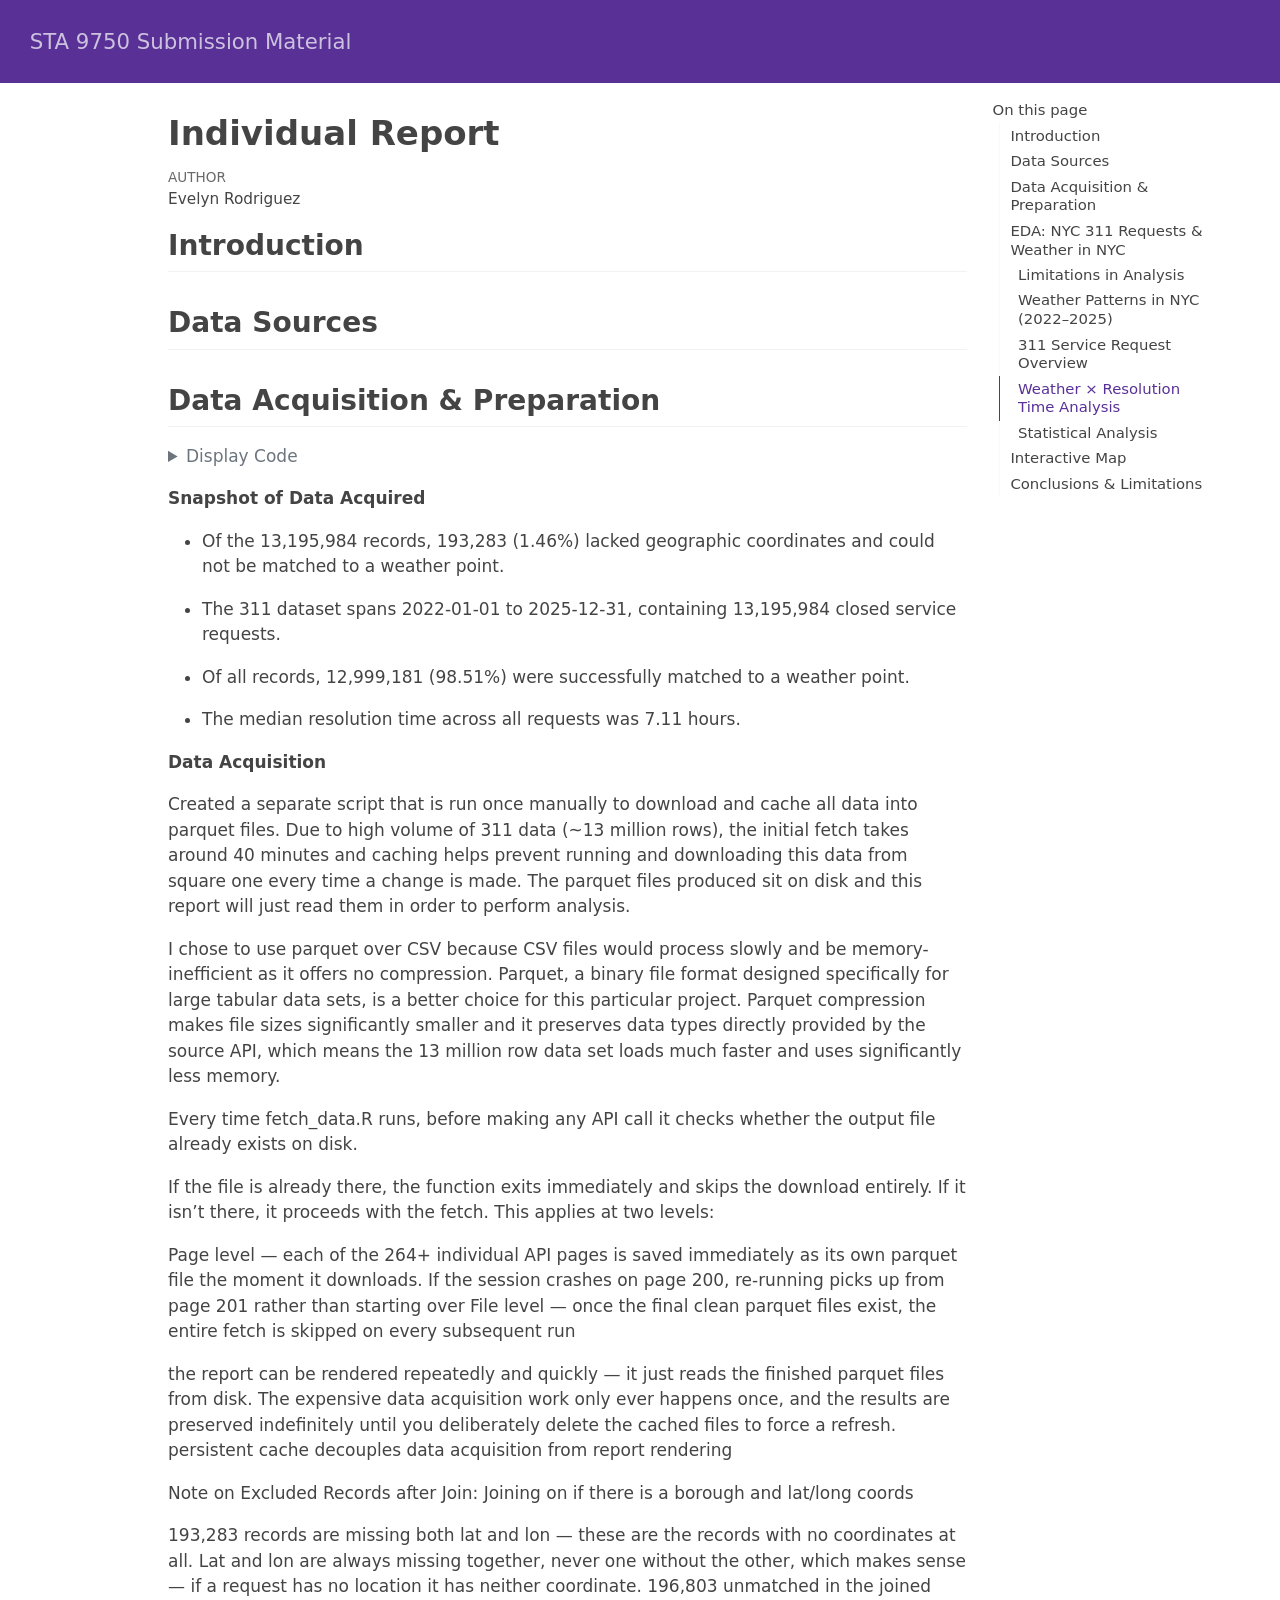
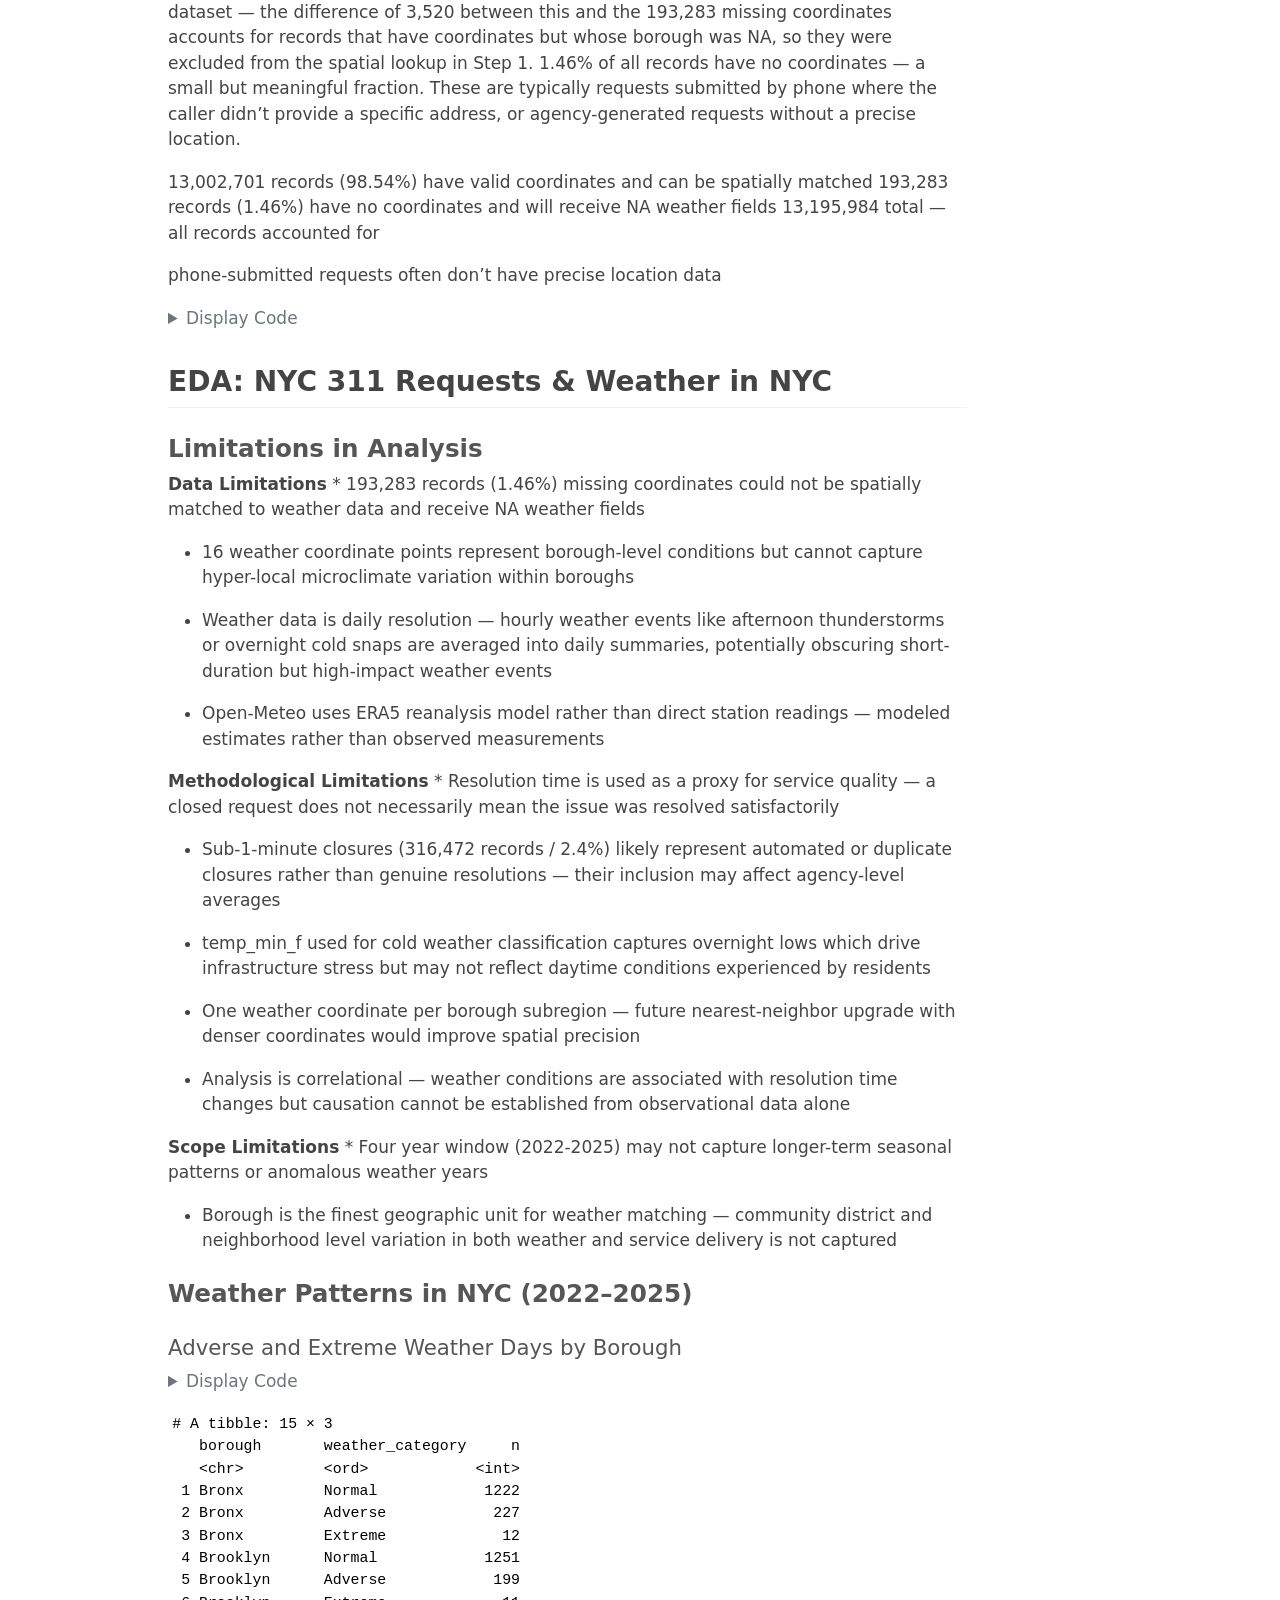
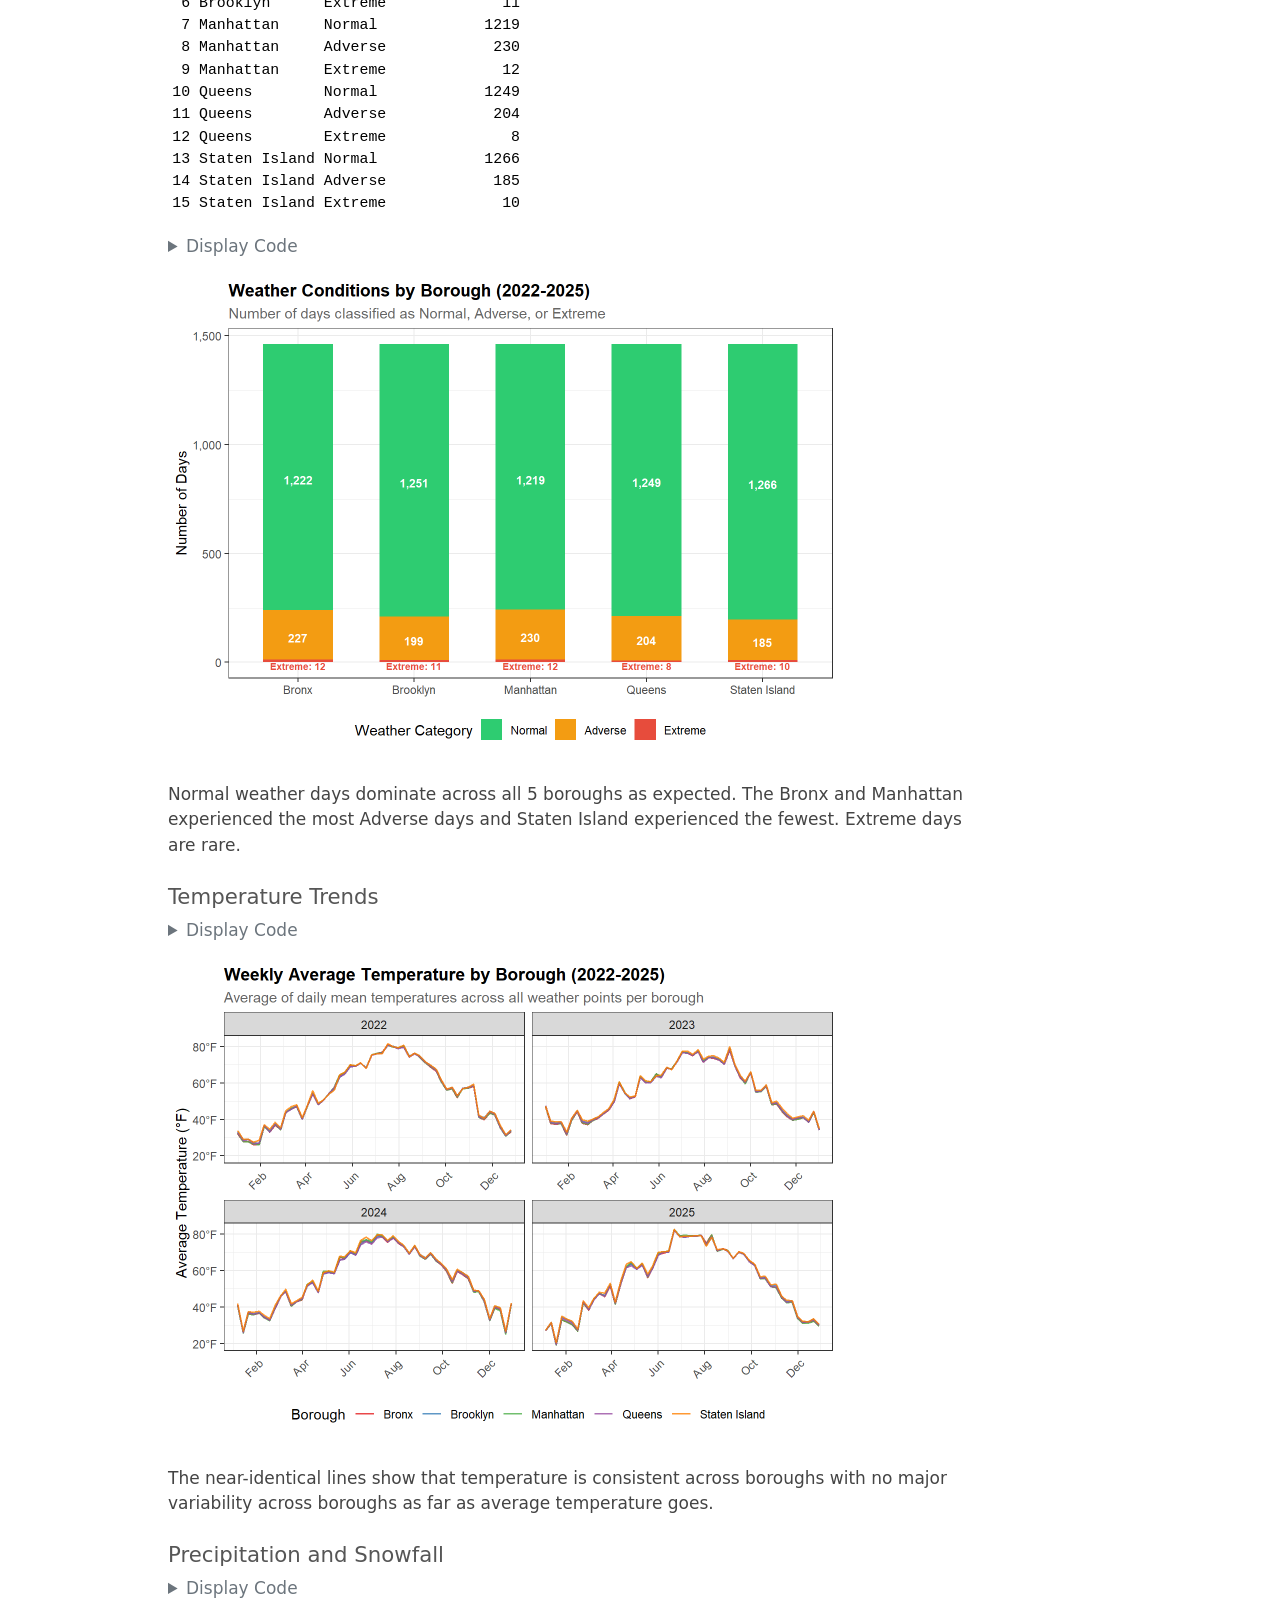
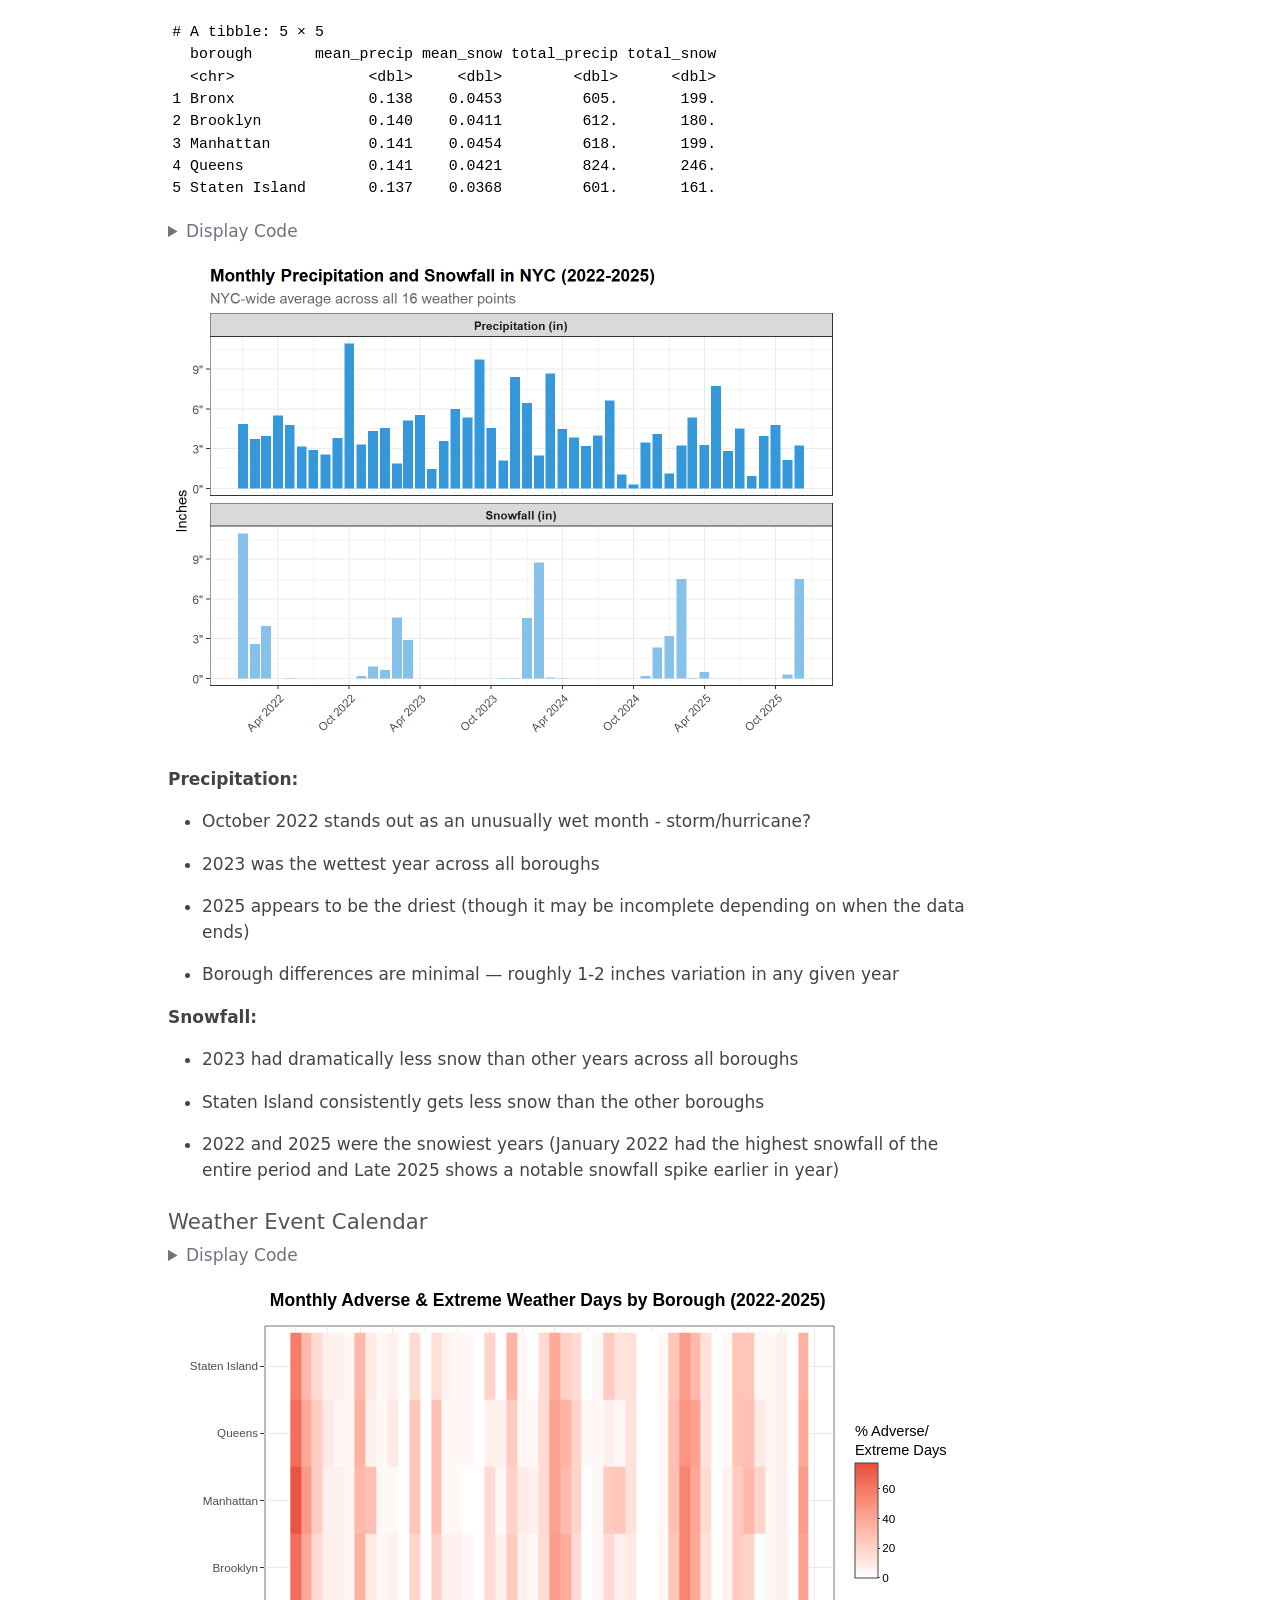
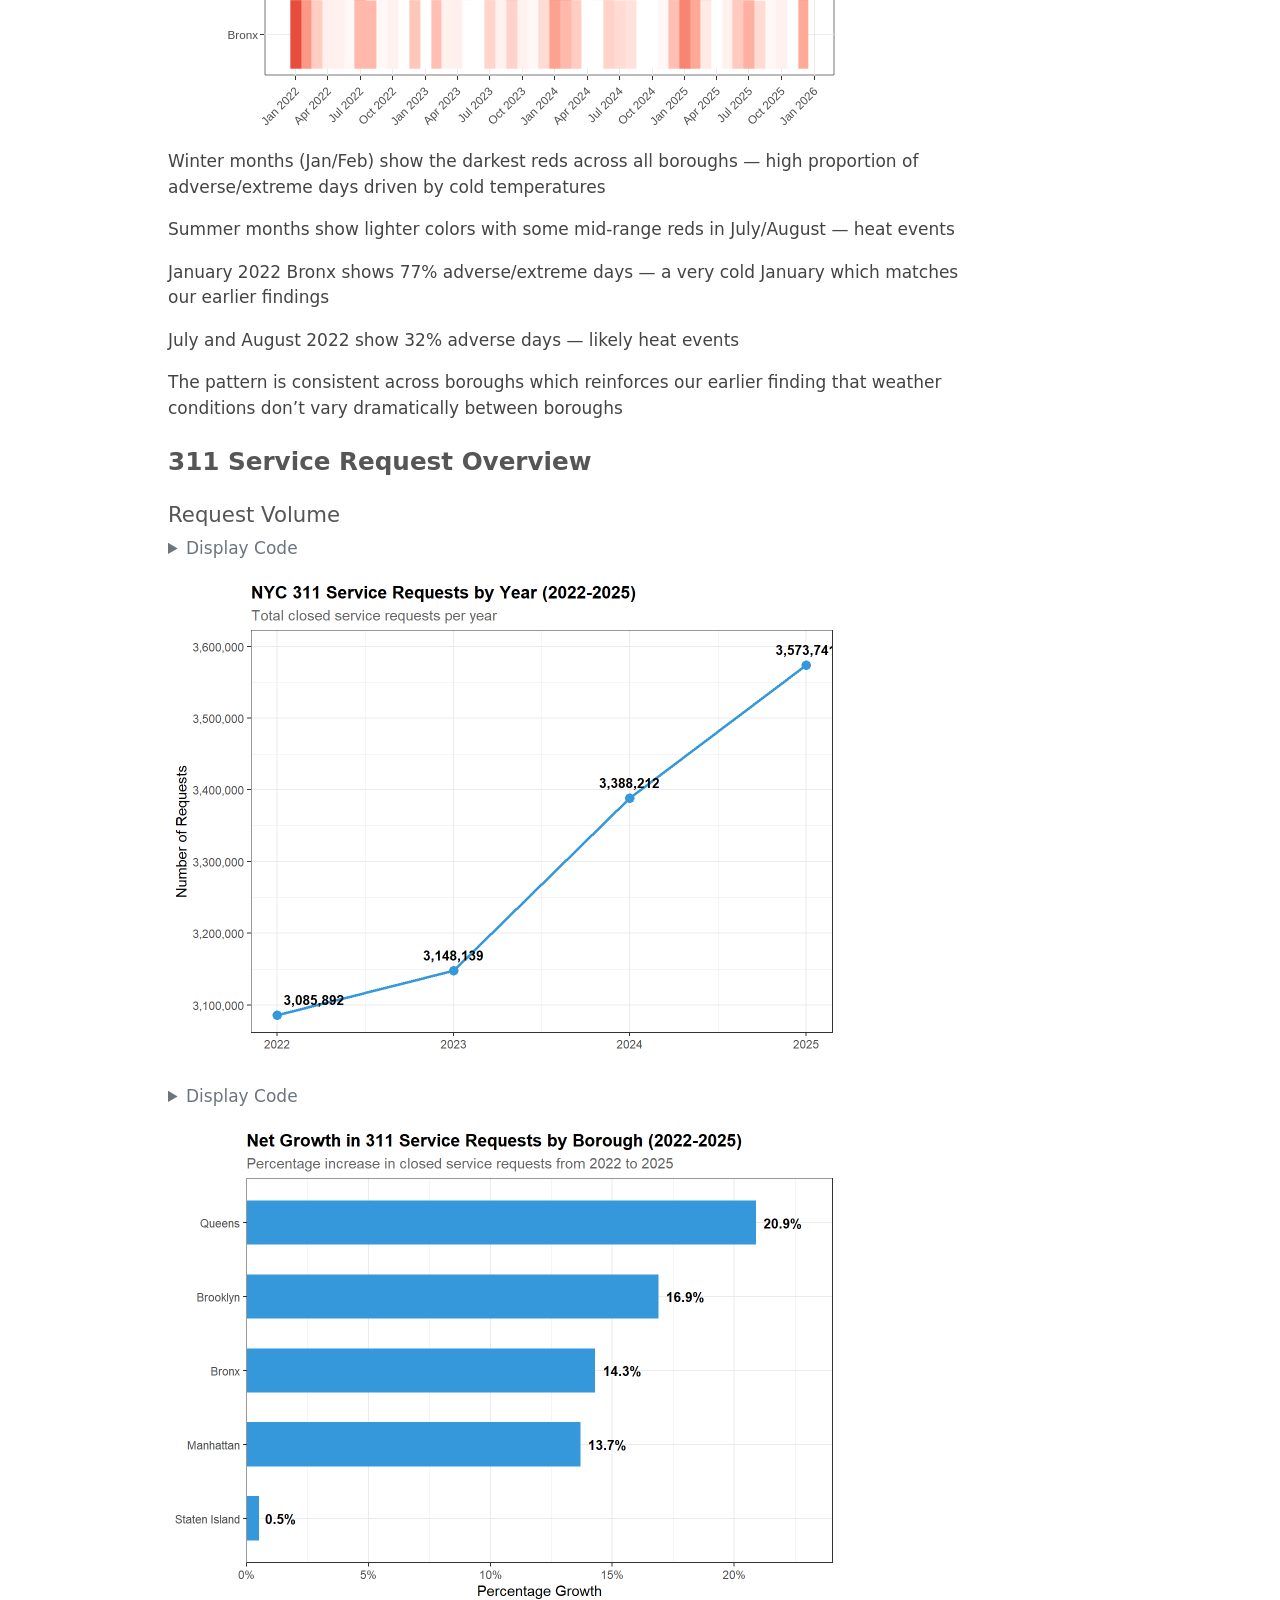
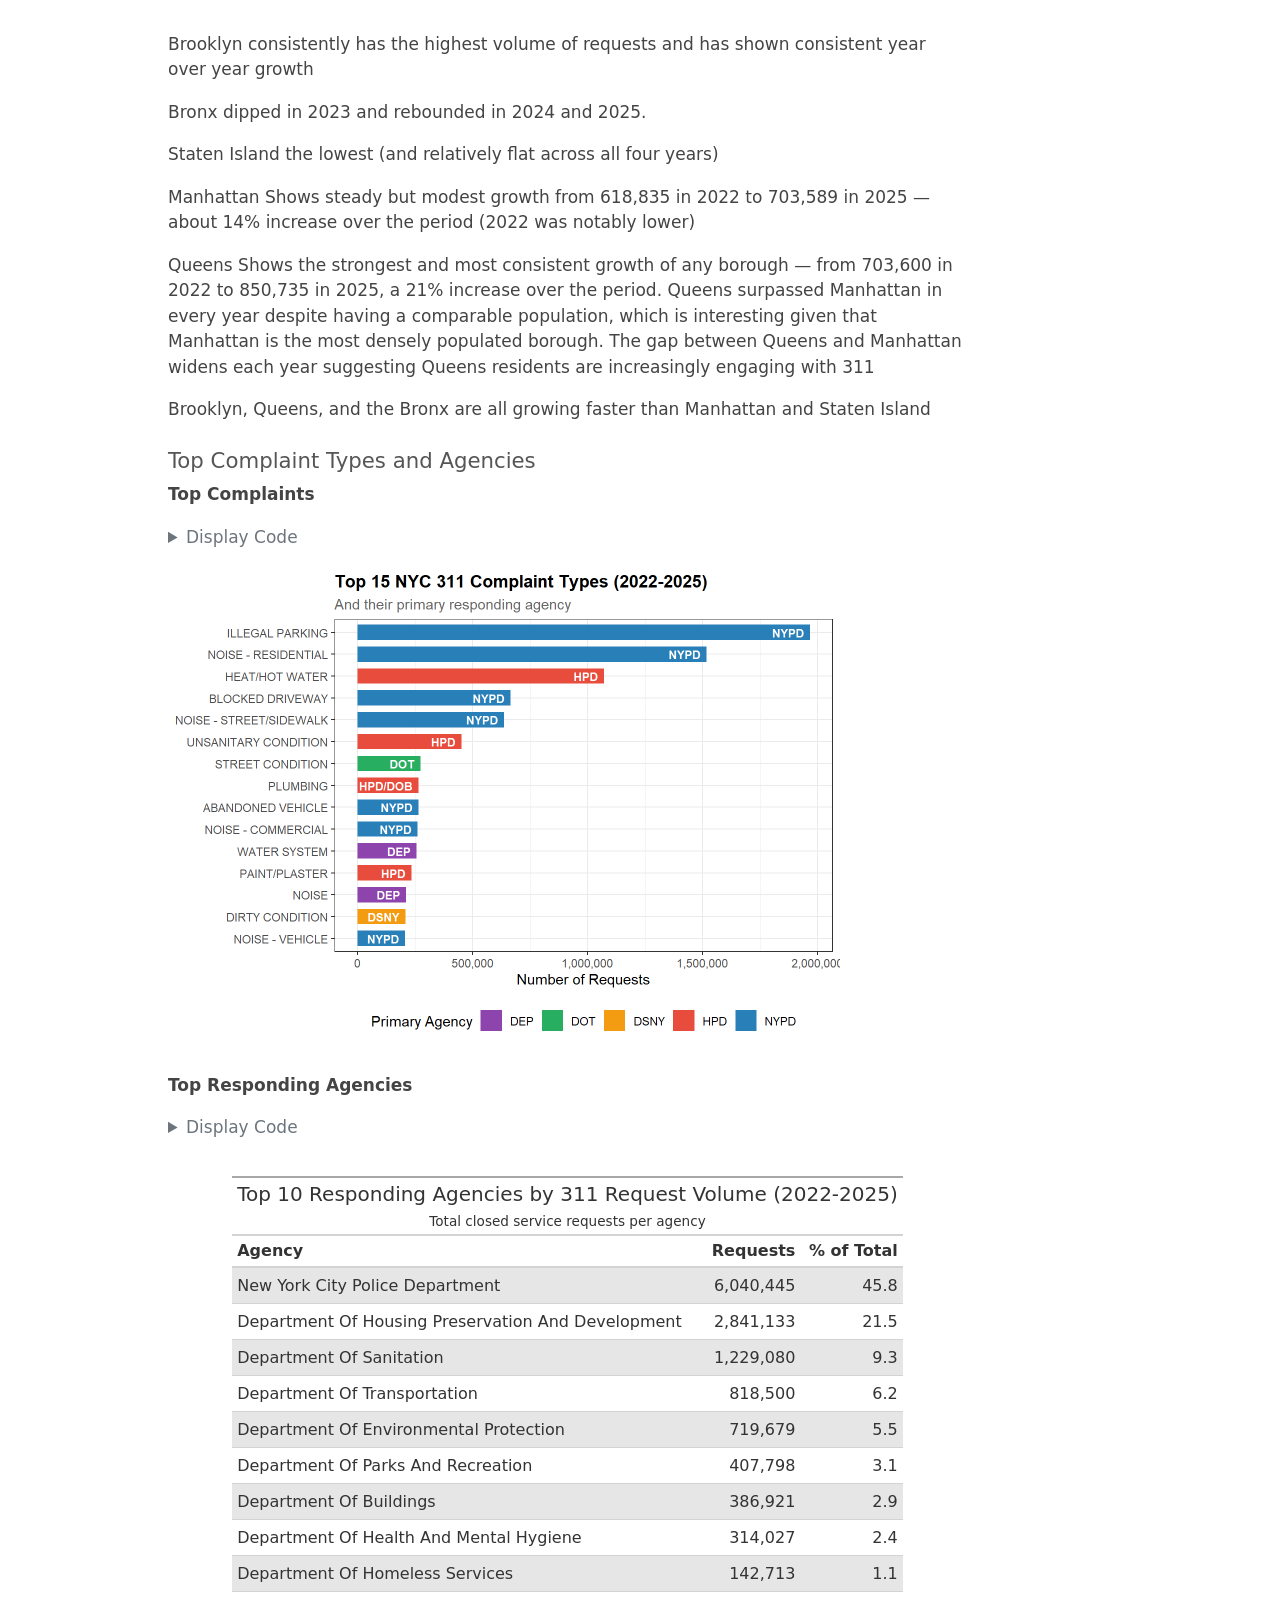
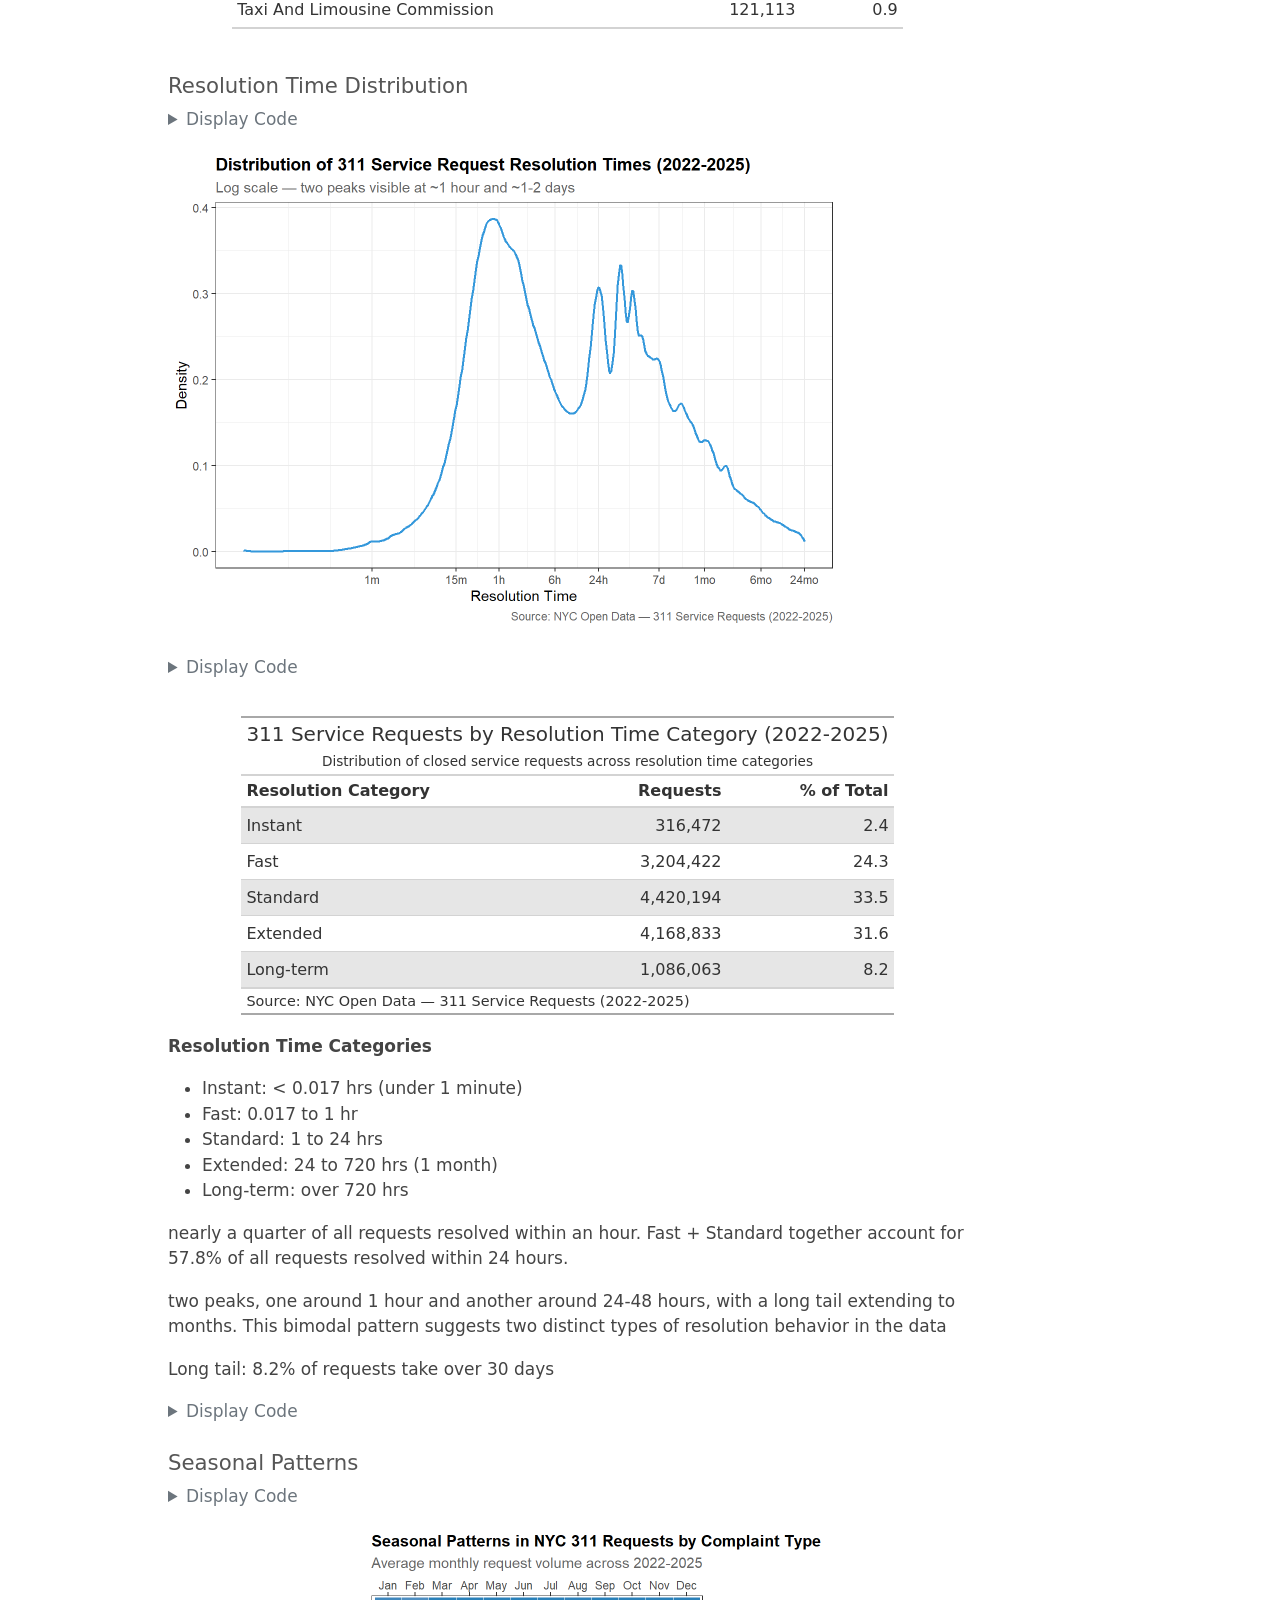
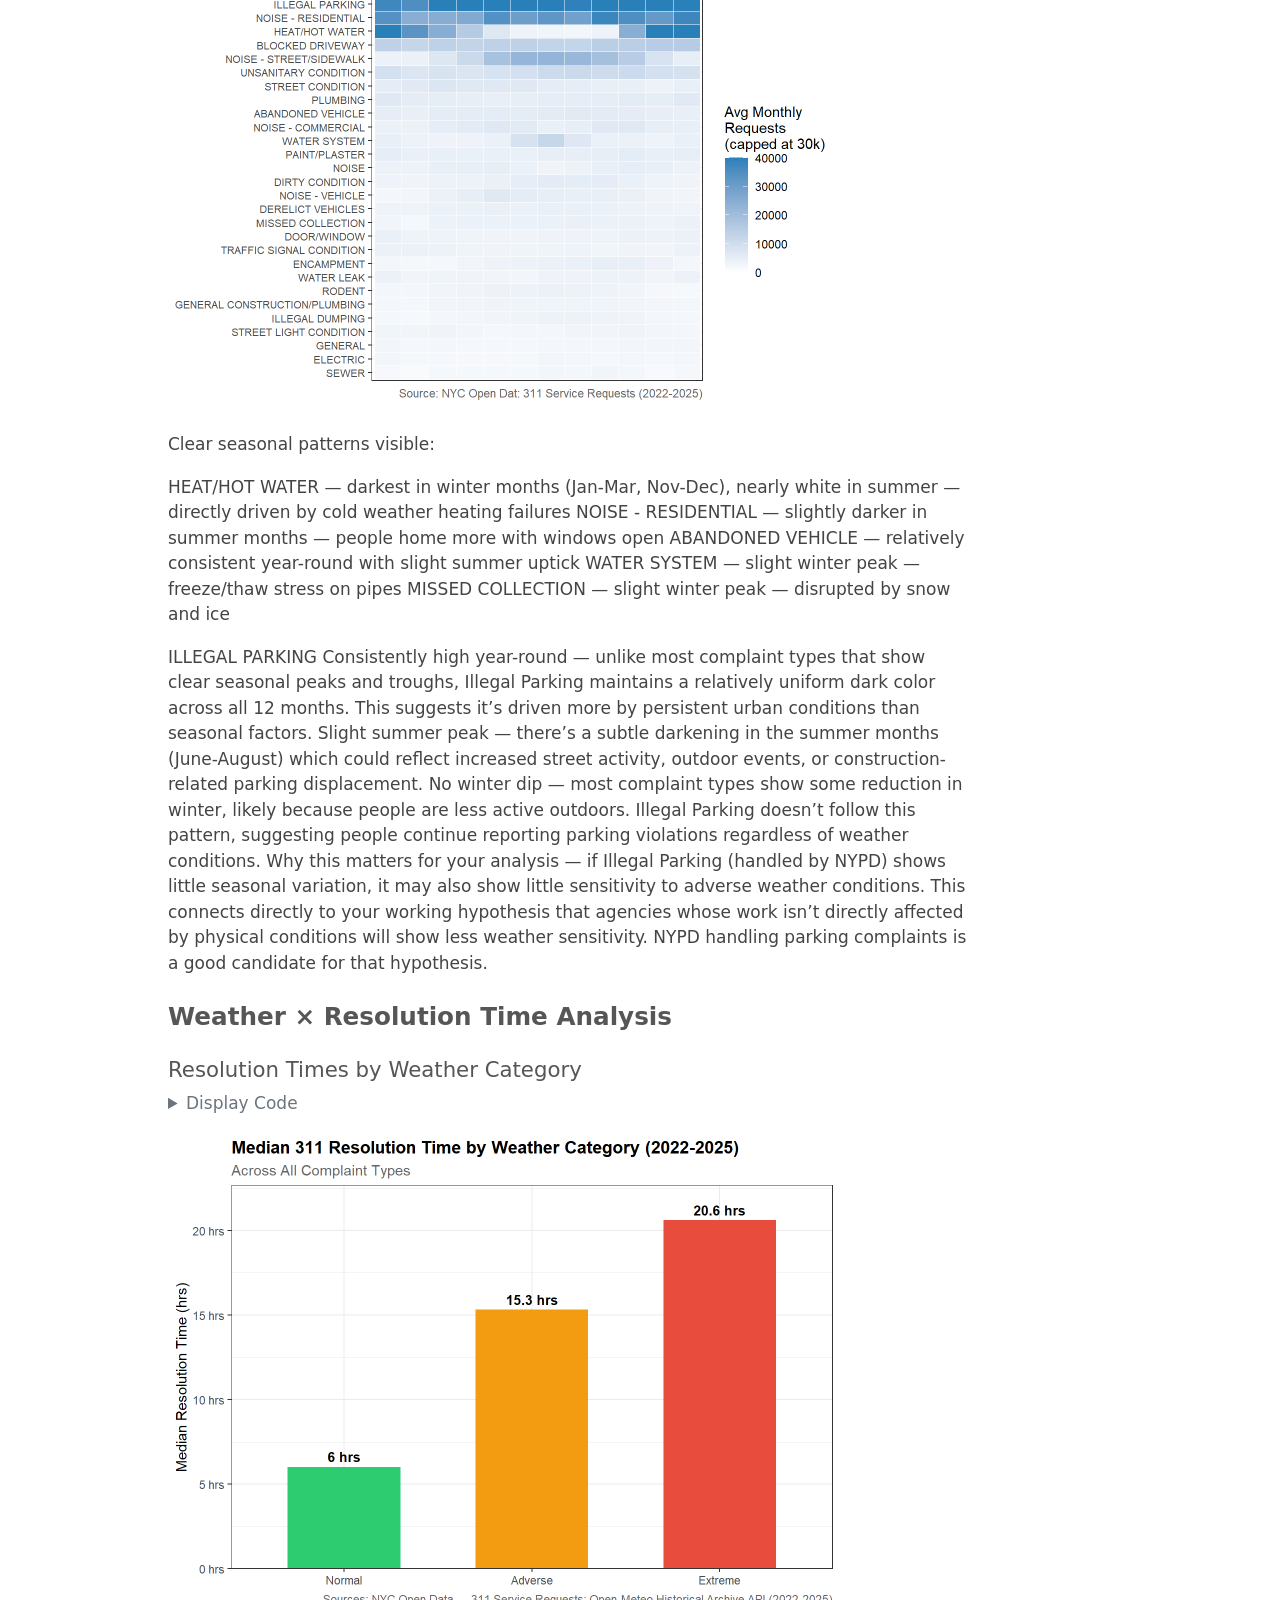
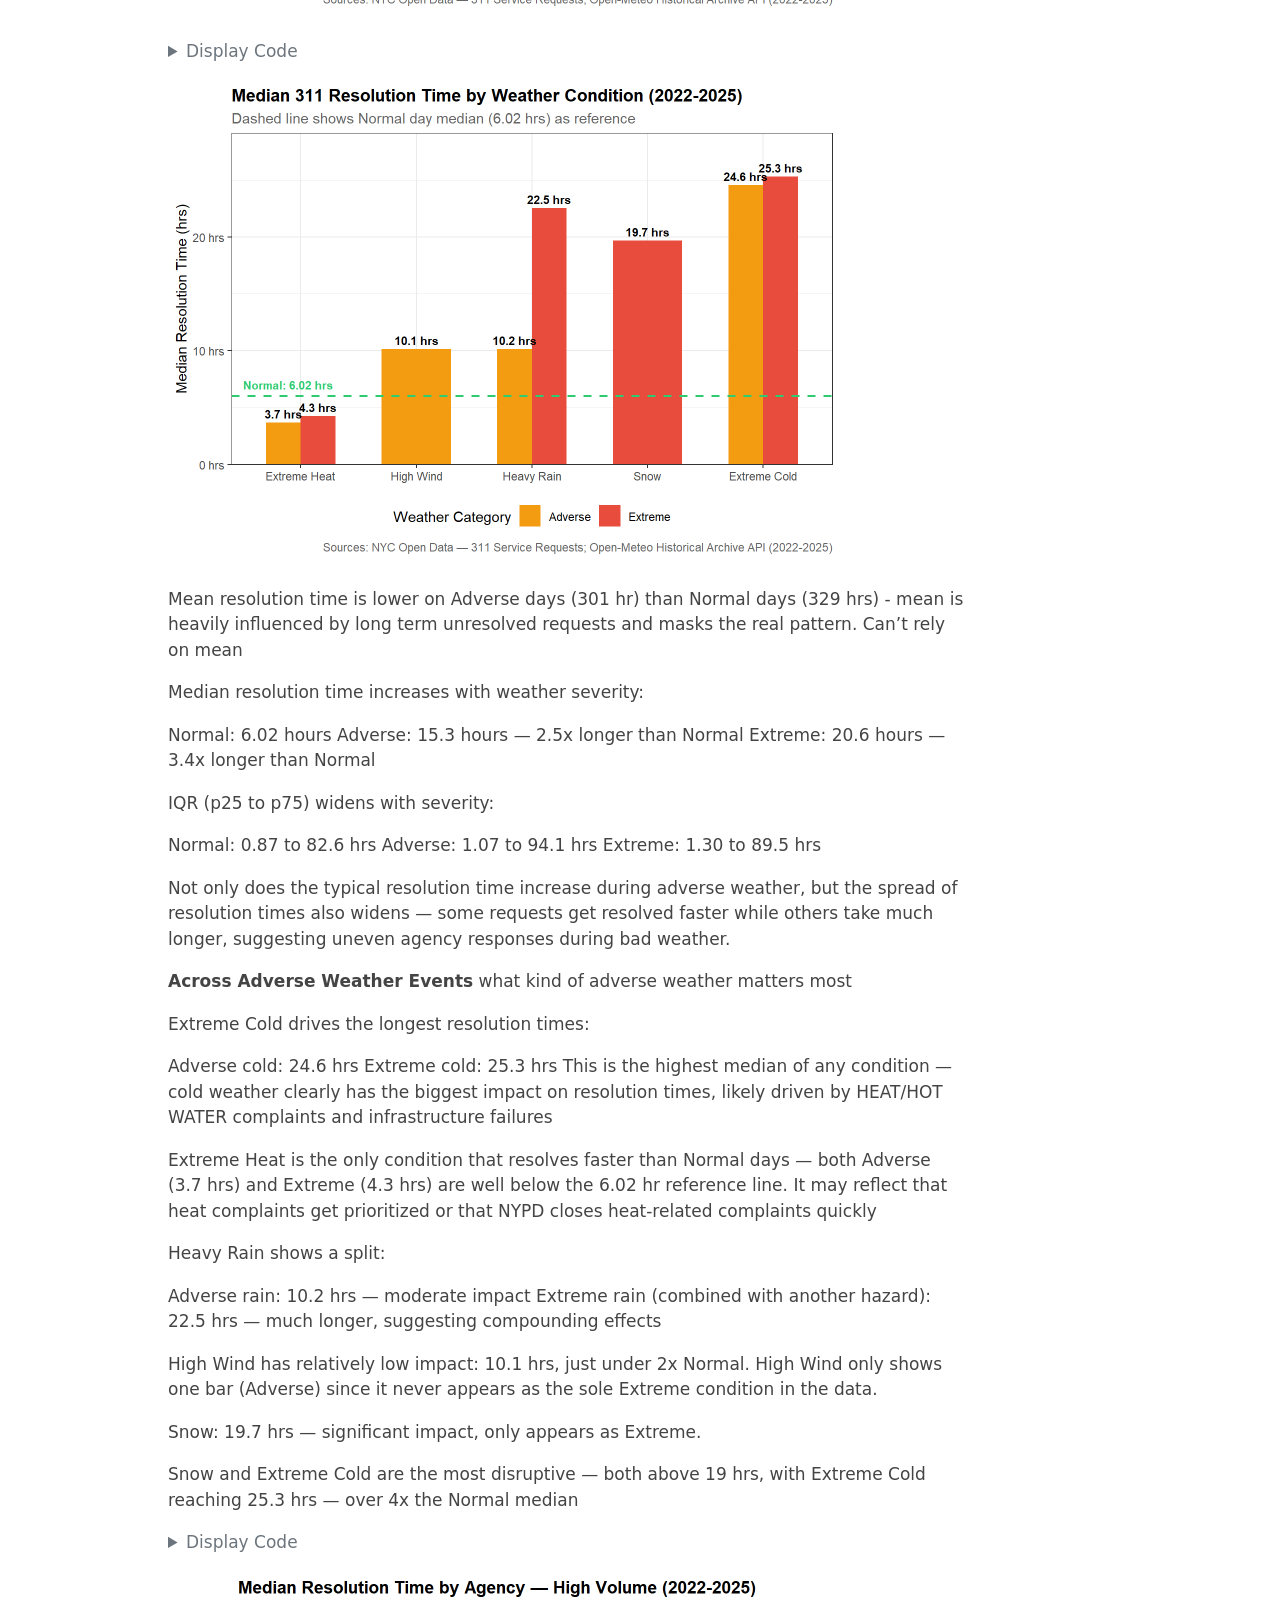
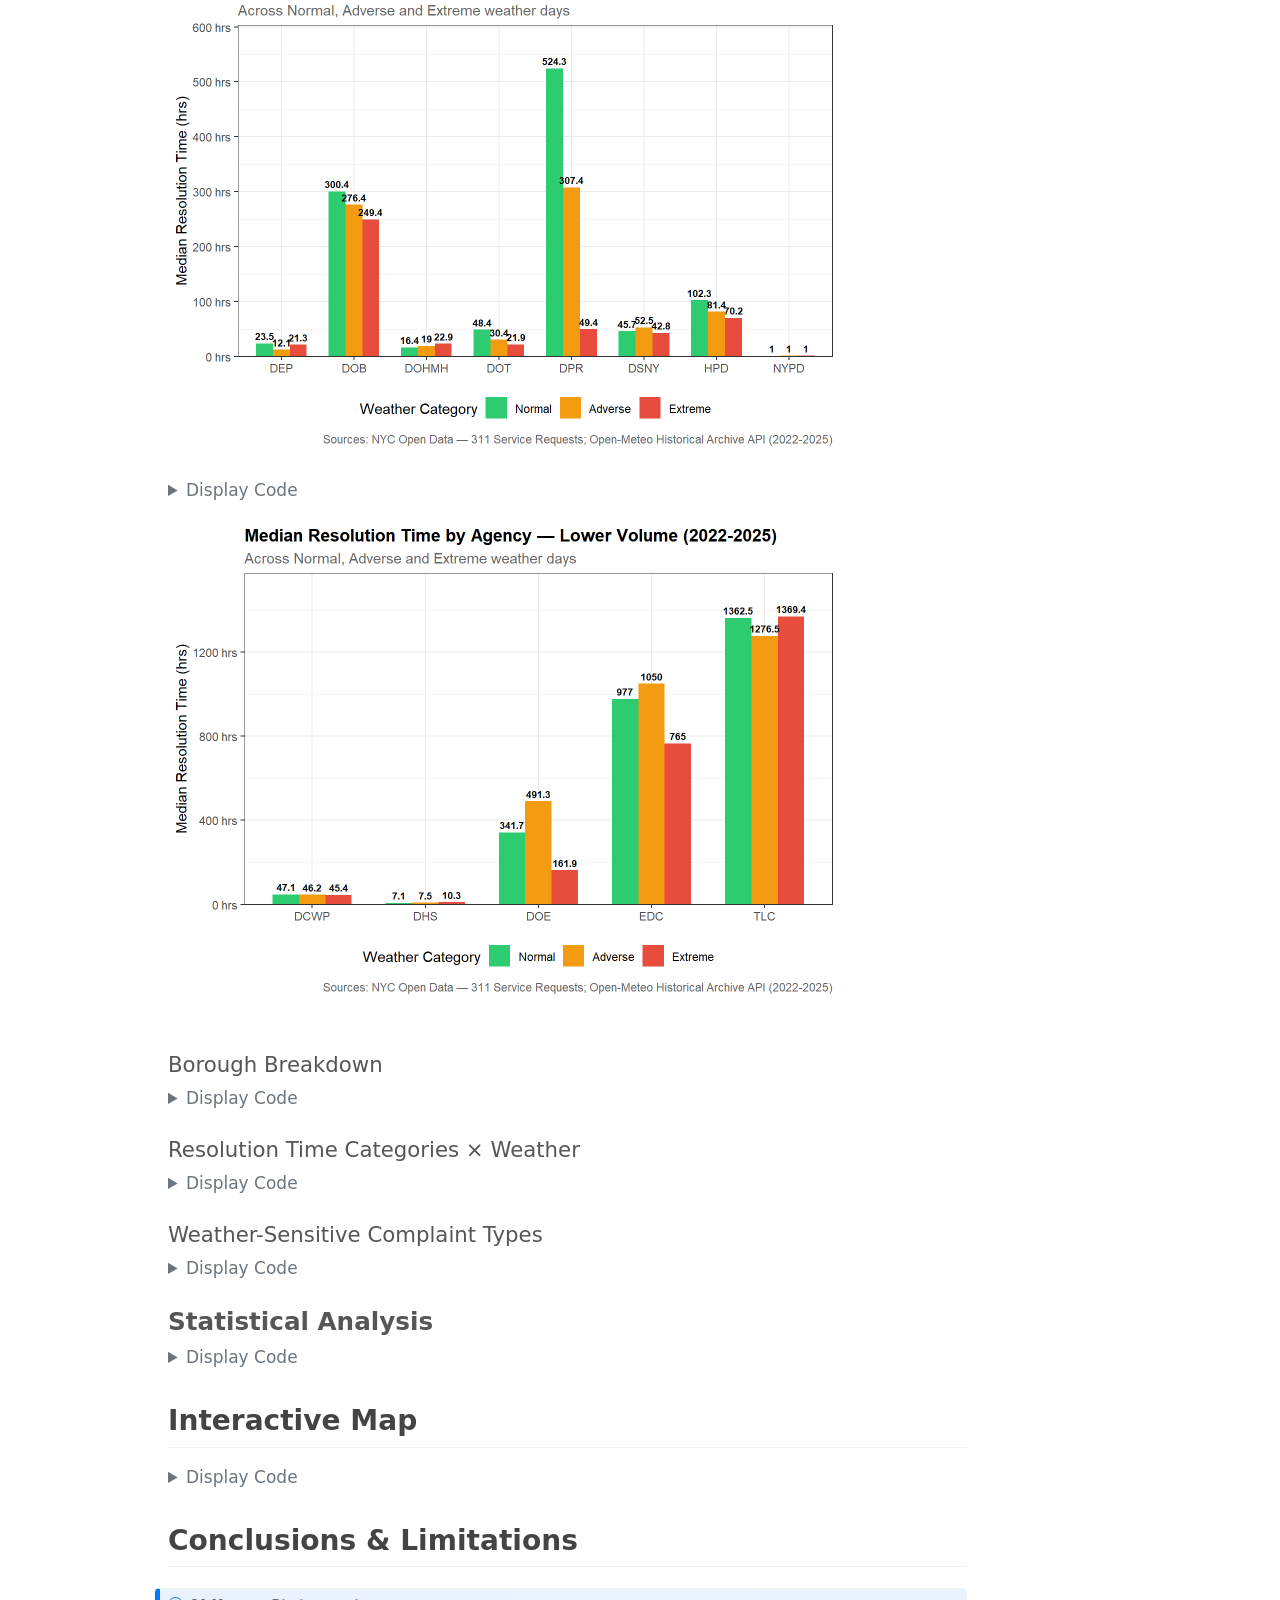
==== commit 5466c8e8: "Completed EDA and most of analysis with figures." ====
--- a/docs/individual_report.html
+++ b/docs/individual_report.html
@@ -104,6 +104,24 @@
     "search-label": "Search"
   }
 }</script>
+<link href="site_libs/htmltools-fill-0.5.9/fill.css" rel="stylesheet">
+
+<script src="site_libs/htmlwidgets-1.6.4/htmlwidgets.js"></script>
+
+<script src="site_libs/plotly-binding-4.12.0/plotly.js"></script>
+
+<script src="site_libs/typedarray-0.1/typedarray.min.js"></script>
+
+<script src="site_libs/jquery-3.5.1/jquery.min.js"></script>
+
+<link href="site_libs/crosstalk-1.2.2/css/crosstalk.min.css" rel="stylesheet">
+
+<script src="site_libs/crosstalk-1.2.2/js/crosstalk.min.js"></script>
+
+<link href="site_libs/plotly-htmlwidgets-css-2.25.2/plotly-htmlwidgets.css" rel="stylesheet">
+
+<script src="site_libs/plotly-main-2.25.2/plotly-latest.min.js"></script>
+
 
 
 </head>
@@ -138,6 +156,7 @@
   <li><a href="#data-acquisition-preparation" id="toc-data-acquisition-preparation" class="nav-link" data-scroll-target="#data-acquisition-preparation">Data Acquisition &amp; Preparation</a></li>
   <li><a href="#eda-nyc-311-requests-weather-in-nyc" id="toc-eda-nyc-311-requests-weather-in-nyc" class="nav-link" data-scroll-target="#eda-nyc-311-requests-weather-in-nyc">EDA: NYC 311 Requests &amp; Weather in NYC</a>
   <ul class="collapse">
+  <li><a href="#limitations-in-analysis" id="toc-limitations-in-analysis" class="nav-link" data-scroll-target="#limitations-in-analysis">Limitations in Analysis</a></li>
   <li><a href="#weather-patterns-in-nyc-20222025" id="toc-weather-patterns-in-nyc-20222025" class="nav-link" data-scroll-target="#weather-patterns-in-nyc-20222025">Weather Patterns in NYC (2022–2025)</a></li>
   <li><a href="#service-request-overview" id="toc-service-request-overview" class="nav-link" data-scroll-target="#service-request-overview">311 Service Request Overview</a></li>
   <li><a href="#weather-resolution-time-analysis" id="toc-weather-resolution-time-analysis" class="nav-link" data-scroll-target="#weather-resolution-time-analysis">Weather × Resolution Time Analysis</a></li>
@@ -244,114 +263,66 @@
 <details class="code-fold">
 <summary>Display Code</summary>
 <div class="code-copy-outer-scaffold"><div class="sourceCode cell-code" id="cb1"><pre class="sourceCode r code-with-copy"><code class="sourceCode r"><span id="cb1-1"><a href="#cb1-1" aria-hidden="true" tabindex="-1"></a><span class="do">## Read the pre-processed parquet files produced by fetch_data.R</span></span>
-<span id="cb1-2"><a href="#cb1-2" aria-hidden="true" tabindex="-1"></a><span class="do">## </span></span>
-<span id="cb1-3"><a href="#cb1-3" aria-hidden="true" tabindex="-1"></a><span class="co"># Weather data: ~7,300 rows (5 boroughs x 1,461 days)</span></span>
+<span id="cb1-2"><a href="#cb1-2" aria-hidden="true" tabindex="-1"></a></span>
+<span id="cb1-3"><a href="#cb1-3" aria-hidden="true" tabindex="-1"></a><span class="co"># Weather data: 23,376 rows (16 points across 5 boroughs x 1,461 days)</span></span>
 <span id="cb1-4"><a href="#cb1-4" aria-hidden="true" tabindex="-1"></a>weather <span class="ot">&lt;-</span> <span class="fu">read_parquet</span>(<span class="st">"data/individual/weather/weather_clean.parquet"</span>)</span>
 <span id="cb1-5"><a href="#cb1-5" aria-hidden="true" tabindex="-1"></a></span>
 <span id="cb1-6"><a href="#cb1-6" aria-hidden="true" tabindex="-1"></a><span class="co"># Clean 311 data: ~13M rows, may take a moment to load</span></span>
 <span id="cb1-7"><a href="#cb1-7" aria-hidden="true" tabindex="-1"></a>nyc_311 <span class="ot">&lt;-</span> <span class="fu">read_parquet</span>(<span class="st">"data/individual/nyc_311_clean.parquet"</span>)</span>
 <span id="cb1-8"><a href="#cb1-8" aria-hidden="true" tabindex="-1"></a></span>
 <span id="cb1-9"><a href="#cb1-9" aria-hidden="true" tabindex="-1"></a><span class="co"># Joined dataset: 311 requests with weather data</span></span>
-<span id="cb1-10"><a href="#cb1-10" aria-hidden="true" tabindex="-1"></a>nyc_311_with_weather <span class="ot">&lt;-</span> <span class="fu">read_parquet</span>(<span class="st">"data/individual/nyc_311_with_weather.parquet"</span>)</span>
-<span id="cb1-11"><a href="#cb1-11" aria-hidden="true" tabindex="-1"></a></span>
-<span id="cb1-12"><a href="#cb1-12" aria-hidden="true" tabindex="-1"></a><span class="co"># Validate that data loaded correctly</span></span>
-<span id="cb1-13"><a href="#cb1-13" aria-hidden="true" tabindex="-1"></a><span class="fu">glimpse</span>(nyc_311)</span></code></pre></div><button title="Copy to Clipboard" class="code-copy-button"><i class="bi"></i></button></div>
+<span id="cb1-10"><a href="#cb1-10" aria-hidden="true" tabindex="-1"></a>nyc_311_with_weather <span class="ot">&lt;-</span> <span class="fu">read_parquet</span>(<span class="st">"data/individual/nyc_311_with_weather.parquet"</span>)</span></code></pre></div><button title="Copy to Clipboard" class="code-copy-button"><i class="bi"></i></button></div>
 </details>
-<div class="cell-output cell-output-stdout">
-<pre><code>Rows: 13,195,984
-Columns: 18
-$ unique_key               &lt;chr&gt; "52940375", "52934953", "52933158", "52938624…
-$ date                     &lt;date&gt; 2022-01-01, 2022-01-01, 2022-01-01, 2022-01-…
-$ created_date             &lt;dttm&gt; 2022-01-01 00:00:00, 2022-01-01 00:00:10, 20…
-$ closed_date              &lt;dttm&gt; 2022-01-03 08:39:00, 2022-01-01 01:00:11, 20…
-$ resolution_hrs           &lt;dbl&gt; 56.65000000, 1.00027778, 0.95694444, 0.295833…
-$ agency                   &lt;chr&gt; "DEP", "NYPD", "NYPD", "NYPD", "NYPD", "NYPD"…
-$ agency_name              &lt;chr&gt; "Department of Environmental Protection", "Ne…
-$ complaint_type           &lt;chr&gt; "Air Quality", "Noise - Street/Sidewalk", "No…
-$ descriptor               &lt;chr&gt; "Air: Odor/Fumes, Vehicle Idling (AD3)", "Lou…
-$ resolution_description   &lt;chr&gt; "The Department of Environmental Protection d…
-$ borough                  &lt;chr&gt; "Manhattan", "Brooklyn", "Brooklyn", "Manhatt…
-$ community_board          &lt;chr&gt; "05 MANHATTAN", "01 BROOKLYN", "11 BROOKLYN",…
-$ community_district_num   &lt;int&gt; 5, 1, 11, 7, 4, 10, 18, 7, 3, 14, 18, 5, 14, …
-$ incident_zip             &lt;chr&gt; "10036", "11222", "11214", "10025", "10456", …
-$ latitude                 &lt;dbl&gt; 40.75666, 40.72314, 40.59747, 40.80256, 40.82…
-$ longitude                &lt;dbl&gt; -73.99019, -73.94366, -73.98886, -73.96418, -…
-$ x_coordinate_state_plane &lt;dbl&gt; 986967, 999866, 987344, 994168, 1006601, 9980…
-$ y_coordinate_state_plane &lt;dbl&gt; 214950, 202742, 156952, 231674, 241609, 23129…</code></pre>
-</div>
-<details class="code-fold">
-<summary>Display Code</summary>
-<div class="code-copy-outer-scaffold"><div class="sourceCode cell-code" id="cb3"><pre class="sourceCode r code-with-copy"><code class="sourceCode r"><span id="cb3-1"><a href="#cb3-1" aria-hidden="true" tabindex="-1"></a><span class="fu">glimpse</span>(weather)</span></code></pre></div><button title="Copy to Clipboard" class="code-copy-button"><i class="bi"></i></button></div>
-</details>
-<div class="cell-output cell-output-stdout">
-<pre><code>Rows: 7,305
-Columns: 16
-$ borough            &lt;chr&gt; "Manhattan", "Manhattan", "Manhattan", "Manhattan",…
-$ date               &lt;date&gt; 2022-01-01, 2022-01-02, 2022-01-03, 2022-01-04, 20…
-$ temp_max_f         &lt;dbl&gt; 53.3, 55.8, 35.8, 33.5, 44.7, 39.7, 32.2, 26.2, 39.…
-$ temp_min_f         &lt;dbl&gt; 45.8, 37.0, 24.3, 20.2, 28.5, 30.9, 22.0, 17.1, 22.…
-$ temp_avg_f         &lt;dbl&gt; 49.5, 49.1, 29.7, 26.4, 35.6, 35.3, 29.0, 21.2, 32.…
-$ precip_in          &lt;dbl&gt; 0.764, 0.630, 0.055, 0.000, 0.020, 0.000, 0.354, 0.…
-$ snowfall_in        &lt;dbl&gt; 0.000, 0.000, 0.386, 0.000, 0.000, 0.000, 2.480, 0.…
-$ windspeed_mph      &lt;dbl&gt; 8.6, 15.6, 18.2, 12.4, 13.5, 12.5, 16.6, 13.4, 14.8…
-$ is_heavy_rain      &lt;lgl&gt; FALSE, FALSE, FALSE, FALSE, FALSE, FALSE, FALSE, FA…
-$ is_heat            &lt;lgl&gt; FALSE, FALSE, FALSE, FALSE, FALSE, FALSE, FALSE, FA…
-$ is_cold            &lt;lgl&gt; FALSE, FALSE, TRUE, TRUE, FALSE, FALSE, TRUE, TRUE,…
-$ is_snow            &lt;lgl&gt; FALSE, FALSE, FALSE, FALSE, FALSE, FALSE, TRUE, FAL…
-$ is_high_wind       &lt;lgl&gt; FALSE, FALSE, FALSE, FALSE, FALSE, FALSE, FALSE, FA…
-$ hazard_count       &lt;int&gt; 0, 0, 1, 1, 0, 0, 2, 1, 1, 1, 1, 1, 0, 1, 1, 1, 2, …
-$ weather_category   &lt;ord&gt; Normal, Normal, Adverse, Adverse, Normal, Normal, E…
-$ dominant_condition &lt;chr&gt; "Clear", "Clear", "Extreme Cold", "Extreme Cold", "…</code></pre>
-</div>
-<details class="code-fold">
-<summary>Display Code</summary>
-<div class="code-copy-outer-scaffold"><div class="sourceCode cell-code" id="cb5"><pre class="sourceCode r code-with-copy"><code class="sourceCode r"><span id="cb5-1"><a href="#cb5-1" aria-hidden="true" tabindex="-1"></a><span class="fu">glimpse</span>(nyc_311_with_weather)</span></code></pre></div><button title="Copy to Clipboard" class="code-copy-button"><i class="bi"></i></button></div>
-</details>
-<div class="cell-output cell-output-stdout">
-<pre><code>Rows: 13,195,984
-Columns: 27
-$ unique_key               &lt;chr&gt; "52940375", "52934953", "52933158", "52938624…
-$ date                     &lt;date&gt; 2022-01-01, 2022-01-01, 2022-01-01, 2022-01-…
-$ created_date             &lt;dttm&gt; 2022-01-01 00:00:00, 2022-01-01 00:00:10, 20…
-$ closed_date              &lt;dttm&gt; 2022-01-03 08:39:00, 2022-01-01 01:00:11, 20…
-$ resolution_hrs           &lt;dbl&gt; 56.65000000, 1.00027778, 0.95694444, 0.295833…
-$ agency                   &lt;chr&gt; "DEP", "NYPD", "NYPD", "NYPD", "NYPD", "NYPD"…
-$ agency_name              &lt;chr&gt; "Department of Environmental Protection", "Ne…
-$ complaint_type           &lt;chr&gt; "Air Quality", "Noise - Street/Sidewalk", "No…
-$ descriptor               &lt;chr&gt; "Air: Odor/Fumes, Vehicle Idling (AD3)", "Lou…
-$ resolution_description   &lt;chr&gt; "The Department of Environmental Protection d…
-$ borough                  &lt;chr&gt; "Manhattan", "Brooklyn", "Brooklyn", "Manhatt…
-$ community_board          &lt;chr&gt; "05 MANHATTAN", "01 BROOKLYN", "11 BROOKLYN",…
-$ community_district_num   &lt;int&gt; 5, 1, 11, 7, 4, 10, 18, 7, 3, 14, 18, 5, 14, …
-$ incident_zip             &lt;chr&gt; "10036", "11222", "11214", "10025", "10456", …
-$ latitude                 &lt;dbl&gt; 40.75666, 40.72314, 40.59747, 40.80256, 40.82…
-$ longitude                &lt;dbl&gt; -73.99019, -73.94366, -73.98886, -73.96418, -…
-$ x_coordinate_state_plane &lt;dbl&gt; 986967, 999866, 987344, 994168, 1006601, 9980…
-$ y_coordinate_state_plane &lt;dbl&gt; 214950, 202742, 156952, 231674, 241609, 23129…
-$ temp_max_f               &lt;dbl&gt; 53.3, 53.5, 53.5, 53.3, 53.3, 53.3, 53.5, 53.…
-$ temp_min_f               &lt;dbl&gt; 45.8, 46.0, 46.0, 45.8, 46.2, 45.8, 46.0, 45.…
-$ temp_avg_f               &lt;dbl&gt; 49.5, 50.3, 50.3, 49.5, 49.8, 49.5, 50.3, 49.…
-$ precip_in                &lt;dbl&gt; 0.764, 0.681, 0.681, 0.764, 0.756, 0.764, 0.6…
-$ snowfall_in              &lt;dbl&gt; 0, 0, 0, 0, 0, 0, 0, 0, 0, 0, 0, 0, 0, 0, 0, …
-$ windspeed_mph            &lt;dbl&gt; 8.6, 8.8, 8.8, 8.6, 8.6, 8.6, 8.8, 8.6, 10.2,…
-$ weather_category         &lt;ord&gt; Normal, Normal, Normal, Normal, Normal, Norma…
-$ dominant_condition       &lt;chr&gt; "Clear", "Clear", "Clear", "Clear", "Clear", …
-$ hazard_count             &lt;int&gt; 0, 0, 0, 0, 0, 0, 0, 0, 0, 0, 0, 0, 0, 0, 0, …</code></pre>
-</div>
-</div>
-<p>Created a separate script that is run once manually to download and cache all data into parquet files. Due to high volume of 311 data (~13 million rows), the initial fetch takes around 40 minutes and caching helps prevent running and downloading this data every time a change is made. The parquet files produced sit on disk and this report will just read them in order to perform analysis.</p>
+</div>
+<p><strong>Snapshot of Data Acquired</strong></p>
+<ul>
+<li><p>Of the 13,195,984 records, 193,283 (1.46%) lacked geographic coordinates and could not be matched to a weather point.</p></li>
+<li><p>The 311 dataset spans 2022-01-01 to 2025-12-31, containing 13,195,984 closed service requests.</p></li>
+<li><p>Of all records, 12,999,181 (98.51%) were successfully matched to a weather point.</p></li>
+<li><p>The median resolution time across all requests was 7.11 hours.</p></li>
+</ul>
+<p><strong>Data Acquisition</strong></p>
+<p>Created a separate script that is run once manually to download and cache all data into parquet files. Due to high volume of 311 data (~13 million rows), the initial fetch takes around 40 minutes and caching helps prevent running and downloading this data from square one every time a change is made. The parquet files produced sit on disk and this report will just read them in order to perform analysis.</p>
 <p>I chose to use parquet over CSV because CSV files would process slowly and be memory-inefficient as it offers no compression. Parquet, a binary file format designed specifically for large tabular data sets, is a better choice for this particular project. Parquet compression makes file sizes significantly smaller and it preserves data types directly provided by the source API, which means the 13 million row data set loads much faster and uses significantly less memory.</p>
+<p>Every time fetch_data.R runs, before making any API call it checks whether the output file already exists on disk.</p>
+<p>If the file is already there, the function exits immediately and skips the download entirely. If it isn’t there, it proceeds with the fetch. This applies at two levels:</p>
+<p>Page level — each of the 264+ individual API pages is saved immediately as its own parquet file the moment it downloads. If the session crashes on page 200, re-running picks up from page 201 rather than starting over File level — once the final clean parquet files exist, the entire fetch is skipped on every subsequent run</p>
+<p>the report can be rendered repeatedly and quickly — it just reads the finished parquet files from disk. The expensive data acquisition work only ever happens once, and the results are preserved indefinitely until you deliberately delete the cached files to force a refresh. persistent cache decouples data acquisition from report rendering</p>
+<p>Note on Excluded Records after Join: Joining on if there is a borough and lat/long coords</p>
+<p>193,283 records are missing both lat and lon — these are the records with no coordinates at all. Lat and lon are always missing together, never one without the other, which makes sense — if a request has no location it has neither coordinate. 196,803 unmatched in the joined dataset — the difference of 3,520 between this and the 193,283 missing coordinates accounts for records that have coordinates but whose borough was NA, so they were excluded from the spatial lookup in Step 1. 1.46% of all records have no coordinates — a small but meaningful fraction. These are typically requests submitted by phone where the caller didn’t provide a specific address, or agency-generated requests without a precise location.</p>
+<p>13,002,701 records (98.54%) have valid coordinates and can be spatially matched 193,283 records (1.46%) have no coordinates and will receive NA weather fields 13,195,984 total — all records accounted for</p>
+<p>phone-submitted requests often don’t have precise location data</p>
 <div class="cell">
 <details class="code-fold">
 <summary>Display Code</summary>
-<div class="code-copy-outer-scaffold"><div class="sourceCode cell-code" id="cb7"><pre class="sourceCode r code-with-copy"><code class="sourceCode r"><span id="cb7-1"><a href="#cb7-1" aria-hidden="true" tabindex="-1"></a><span class="co"># Summary statistics of the cleaned datasets to validate acquisition</span></span>
-<span id="cb7-2"><a href="#cb7-2" aria-hidden="true" tabindex="-1"></a><span class="co"># This chunk will display a brief summary table confirming row counts,</span></span>
-<span id="cb7-3"><a href="#cb7-3" aria-hidden="true" tabindex="-1"></a><span class="co"># date ranges, and borough coverage for both datasets</span></span></code></pre></div><button title="Copy to Clipboard" class="code-copy-button"><i class="bi"></i></button></div>
+<div class="code-copy-outer-scaffold"><div class="sourceCode cell-code" id="cb2"><pre class="sourceCode r code-with-copy"><code class="sourceCode r"><span id="cb2-1"><a href="#cb2-1" aria-hidden="true" tabindex="-1"></a><span class="co"># Summary statistics of the cleaned datasets to validate acquisition</span></span>
+<span id="cb2-2"><a href="#cb2-2" aria-hidden="true" tabindex="-1"></a><span class="co"># This chunk will display a brief summary table confirming row counts,</span></span>
+<span id="cb2-3"><a href="#cb2-3" aria-hidden="true" tabindex="-1"></a><span class="co"># date ranges, and borough coverage for both datasets</span></span></code></pre></div><button title="Copy to Clipboard" class="code-copy-button"><i class="bi"></i></button></div>
 </details>
 </div>
 </section>
 <section id="eda-nyc-311-requests-weather-in-nyc" class="level2">
 <h2 class="anchored" data-anchor-id="eda-nyc-311-requests-weather-in-nyc">EDA: NYC 311 Requests &amp; Weather in NYC</h2>
+<section id="limitations-in-analysis" class="level3">
+<h3 class="anchored" data-anchor-id="limitations-in-analysis">Limitations in Analysis</h3>
+<p><strong>Data Limitations</strong> * 193,283 records (1.46%) missing coordinates could not be spatially matched to weather data and receive NA weather fields</p>
+<ul>
+<li><p>16 weather coordinate points represent borough-level conditions but cannot capture hyper-local microclimate variation within boroughs</p></li>
+<li><p>Weather data is daily resolution — hourly weather events like afternoon thunderstorms or overnight cold snaps are averaged into daily summaries, potentially obscuring short-duration but high-impact weather events</p></li>
+<li><p>Open-Meteo uses ERA5 reanalysis model rather than direct station readings — modeled estimates rather than observed measurements</p></li>
+</ul>
+<p><strong>Methodological Limitations</strong> * Resolution time is used as a proxy for service quality — a closed request does not necessarily mean the issue was resolved satisfactorily</p>
+<ul>
+<li><p>Sub-1-minute closures (316,472 records / 2.4%) likely represent automated or duplicate closures rather than genuine resolutions — their inclusion may affect agency-level averages</p></li>
+<li><p>temp_min_f used for cold weather classification captures overnight lows which drive infrastructure stress but may not reflect daytime conditions experienced by residents</p></li>
+<li><p>One weather coordinate per borough subregion — future nearest-neighbor upgrade with denser coordinates would improve spatial precision</p></li>
+<li><p>Analysis is correlational — weather conditions are associated with resolution time changes but causation cannot be established from observational data alone</p></li>
+</ul>
+<p><strong>Scope Limitations</strong> * Four year window (2022-2025) may not capture longer-term seasonal patterns or anomalous weather years</p>
+<ul>
+<li>Borough is the finest geographic unit for weather matching — community district and neighborhood level variation in both weather and service delivery is not captured</li>
+</ul>
+</section>
 <section id="weather-patterns-in-nyc-20222025" class="level3">
 <h3 class="anchored" data-anchor-id="weather-patterns-in-nyc-20222025">Weather Patterns in NYC (2022–2025)</h3>
 <!-- 
@@ -372,10 +343,106 @@
 <div class="cell">
 <details class="code-fold">
 <summary>Display Code</summary>
-<div class="code-copy-outer-scaffold"><div class="sourceCode cell-code" id="cb8"><pre class="sourceCode r code-with-copy"><code class="sourceCode r"><span id="cb8-1"><a href="#cb8-1" aria-hidden="true" tabindex="-1"></a><span class="co"># Bar chart or table: count of Normal/Adverse/Extreme days per borough</span></span>
-<span id="cb8-2"><a href="#cb8-2" aria-hidden="true" tabindex="-1"></a><span class="co"># Use plotly for interactivity</span></span></code></pre></div><button title="Copy to Clipboard" class="code-copy-button"><i class="bi"></i></button></div>
+<div class="code-copy-outer-scaffold"><div class="sourceCode cell-code" id="cb3"><pre class="sourceCode r code-with-copy"><code class="sourceCode r"><span id="cb3-1"><a href="#cb3-1" aria-hidden="true" tabindex="-1"></a><span class="co"># Bar chart or table: count of Normal/Adverse/Extreme days per borough</span></span>
+<span id="cb3-2"><a href="#cb3-2" aria-hidden="true" tabindex="-1"></a><span class="co"># Use plotly for interactivity</span></span>
+<span id="cb3-3"><a href="#cb3-3" aria-hidden="true" tabindex="-1"></a></span>
+<span id="cb3-4"><a href="#cb3-4" aria-hidden="true" tabindex="-1"></a><span class="co"># Count of days per weather category per borough</span></span>
+<span id="cb3-5"><a href="#cb3-5" aria-hidden="true" tabindex="-1"></a><span class="co"># Aggregated to borough level using the most common weather category</span></span>
+<span id="cb3-6"><a href="#cb3-6" aria-hidden="true" tabindex="-1"></a><span class="co"># across all points within the borough on each day</span></span>
+<span id="cb3-7"><a href="#cb3-7" aria-hidden="true" tabindex="-1"></a>weather_category_by_borough <span class="ot">&lt;-</span> weather <span class="sc">|&gt;</span></span>
+<span id="cb3-8"><a href="#cb3-8" aria-hidden="true" tabindex="-1"></a>  <span class="fu">group_by</span>(borough, date) <span class="sc">|&gt;</span></span>
+<span id="cb3-9"><a href="#cb3-9" aria-hidden="true" tabindex="-1"></a>  <span class="fu">summarise</span>(</span>
+<span id="cb3-10"><a href="#cb3-10" aria-hidden="true" tabindex="-1"></a>    <span class="co"># Most common category across all points in the borough that day</span></span>
+<span id="cb3-11"><a href="#cb3-11" aria-hidden="true" tabindex="-1"></a>    <span class="at">weather_category =</span> <span class="fu">names</span>(<span class="fu">which.max</span>(<span class="fu">table</span>(weather_category))),</span>
+<span id="cb3-12"><a href="#cb3-12" aria-hidden="true" tabindex="-1"></a>    <span class="at">.groups =</span> <span class="st">"drop"</span></span>
+<span id="cb3-13"><a href="#cb3-13" aria-hidden="true" tabindex="-1"></a>  ) <span class="sc">|&gt;</span></span>
+<span id="cb3-14"><a href="#cb3-14" aria-hidden="true" tabindex="-1"></a>  <span class="fu">mutate</span>(</span>
+<span id="cb3-15"><a href="#cb3-15" aria-hidden="true" tabindex="-1"></a>    <span class="at">weather_category =</span> <span class="fu">factor</span>(weather_category,</span>
+<span id="cb3-16"><a href="#cb3-16" aria-hidden="true" tabindex="-1"></a>                              <span class="at">levels =</span> <span class="fu">c</span>(<span class="st">"Normal"</span>, <span class="st">"Adverse"</span>, <span class="st">"Extreme"</span>),</span>
+<span id="cb3-17"><a href="#cb3-17" aria-hidden="true" tabindex="-1"></a>                              <span class="at">ordered =</span> <span class="cn">TRUE</span>)</span>
+<span id="cb3-18"><a href="#cb3-18" aria-hidden="true" tabindex="-1"></a>  ) <span class="sc">|&gt;</span></span>
+<span id="cb3-19"><a href="#cb3-19" aria-hidden="true" tabindex="-1"></a>  <span class="fu">count</span>(borough, weather_category)</span>
+<span id="cb3-20"><a href="#cb3-20" aria-hidden="true" tabindex="-1"></a></span>
+<span id="cb3-21"><a href="#cb3-21" aria-hidden="true" tabindex="-1"></a>weather_category_by_borough</span></code></pre></div><button title="Copy to Clipboard" class="code-copy-button"><i class="bi"></i></button></div>
 </details>
-</div>
+<div class="cell-output cell-output-stdout">
+<pre><code># A tibble: 15 × 3
+   borough       weather_category     n
+   &lt;chr&gt;         &lt;ord&gt;            &lt;int&gt;
+ 1 Bronx         Normal            1222
+ 2 Bronx         Adverse            227
+ 3 Bronx         Extreme             12
+ 4 Brooklyn      Normal            1251
+ 5 Brooklyn      Adverse            199
+ 6 Brooklyn      Extreme             11
+ 7 Manhattan     Normal            1219
+ 8 Manhattan     Adverse            230
+ 9 Manhattan     Extreme             12
+10 Queens        Normal            1249
+11 Queens        Adverse            204
+12 Queens        Extreme              8
+13 Staten Island Normal            1266
+14 Staten Island Adverse            185
+15 Staten Island Extreme             10</code></pre>
+</div>
+<details class="code-fold">
+<summary>Display Code</summary>
+<div class="code-copy-outer-scaffold"><div class="sourceCode cell-code" id="cb5"><pre class="sourceCode r code-with-copy"><code class="sourceCode r"><span id="cb5-1"><a href="#cb5-1" aria-hidden="true" tabindex="-1"></a><span class="co"># Stacked bar chart: count of Normal/Adverse/Extreme days by borough</span></span>
+<span id="cb5-2"><a href="#cb5-2" aria-hidden="true" tabindex="-1"></a>weather_conditions_by_borough <span class="ot">&lt;-</span> <span class="fu">ggplot</span>(weather_category_by_borough,</span>
+<span id="cb5-3"><a href="#cb5-3" aria-hidden="true" tabindex="-1"></a>       <span class="fu">aes</span>(<span class="at">x =</span> borough, <span class="at">y =</span> n, <span class="at">fill =</span> weather_category)) <span class="sc">+</span></span>
+<span id="cb5-4"><a href="#cb5-4" aria-hidden="true" tabindex="-1"></a>  <span class="fu">geom_col</span>(<span class="at">width =</span> <span class="fl">0.6</span>) <span class="sc">+</span></span>
+<span id="cb5-5"><a href="#cb5-5" aria-hidden="true" tabindex="-1"></a>  <span class="co"># Labels for Normal and Adverse — centered inside their segments</span></span>
+<span id="cb5-6"><a href="#cb5-6" aria-hidden="true" tabindex="-1"></a>  <span class="fu">geom_text</span>(</span>
+<span id="cb5-7"><a href="#cb5-7" aria-hidden="true" tabindex="-1"></a>    <span class="at">data     =</span> weather_category_by_borough <span class="sc">|&gt;</span> </span>
+<span id="cb5-8"><a href="#cb5-8" aria-hidden="true" tabindex="-1"></a>                 <span class="fu">filter</span>(weather_category <span class="sc">!=</span> <span class="st">"Extreme"</span>),</span>
+<span id="cb5-9"><a href="#cb5-9" aria-hidden="true" tabindex="-1"></a>    <span class="fu">aes</span>(<span class="at">label =</span> <span class="fu">comma</span>(n)),</span>
+<span id="cb5-10"><a href="#cb5-10" aria-hidden="true" tabindex="-1"></a>    <span class="at">position =</span> <span class="fu">position_stack</span>(<span class="at">vjust =</span> <span class="fl">0.5</span>),</span>
+<span id="cb5-11"><a href="#cb5-11" aria-hidden="true" tabindex="-1"></a>    <span class="at">size     =</span> <span class="dv">3</span>,</span>
+<span id="cb5-12"><a href="#cb5-12" aria-hidden="true" tabindex="-1"></a>    <span class="at">color    =</span> <span class="st">"white"</span>,</span>
+<span id="cb5-13"><a href="#cb5-13" aria-hidden="true" tabindex="-1"></a>    <span class="at">fontface =</span> <span class="st">"bold"</span></span>
+<span id="cb5-14"><a href="#cb5-14" aria-hidden="true" tabindex="-1"></a>  ) <span class="sc">+</span></span>
+<span id="cb5-15"><a href="#cb5-15" aria-hidden="true" tabindex="-1"></a>  <span class="co"># Label for Extreme — positioned above the full bar</span></span>
+<span id="cb5-16"><a href="#cb5-16" aria-hidden="true" tabindex="-1"></a>  <span class="fu">geom_text</span>(</span>
+<span id="cb5-17"><a href="#cb5-17" aria-hidden="true" tabindex="-1"></a>    <span class="at">data     =</span> weather_category_by_borough <span class="sc">|&gt;</span> </span>
+<span id="cb5-18"><a href="#cb5-18" aria-hidden="true" tabindex="-1"></a>                 <span class="fu">filter</span>(weather_category <span class="sc">==</span> <span class="st">"Extreme"</span>),</span>
+<span id="cb5-19"><a href="#cb5-19" aria-hidden="true" tabindex="-1"></a>    <span class="fu">aes</span>(<span class="at">label =</span> <span class="fu">paste0</span>(<span class="st">"Extreme: "</span>, <span class="fu">comma</span>(n)),</span>
+<span id="cb5-20"><a href="#cb5-20" aria-hidden="true" tabindex="-1"></a>        <span class="at">y     =</span> <span class="dv">0</span>),</span>
+<span id="cb5-21"><a href="#cb5-21" aria-hidden="true" tabindex="-1"></a>    <span class="at">vjust    =</span> <span class="fl">1.0</span>,</span>
+<span id="cb5-22"><a href="#cb5-22" aria-hidden="true" tabindex="-1"></a>    <span class="at">size     =</span> <span class="fl">2.5</span>,</span>
+<span id="cb5-23"><a href="#cb5-23" aria-hidden="true" tabindex="-1"></a>    <span class="at">color    =</span> <span class="st">"#e74c3c"</span>,</span>
+<span id="cb5-24"><a href="#cb5-24" aria-hidden="true" tabindex="-1"></a>    <span class="at">fontface =</span> <span class="st">"bold"</span></span>
+<span id="cb5-25"><a href="#cb5-25" aria-hidden="true" tabindex="-1"></a>  ) <span class="sc">+</span></span>
+<span id="cb5-26"><a href="#cb5-26" aria-hidden="true" tabindex="-1"></a>  <span class="fu">scale_fill_manual</span>(</span>
+<span id="cb5-27"><a href="#cb5-27" aria-hidden="true" tabindex="-1"></a>    <span class="at">values =</span> <span class="fu">c</span>(<span class="at">Normal  =</span> <span class="st">"#2ecc71"</span>,</span>
+<span id="cb5-28"><a href="#cb5-28" aria-hidden="true" tabindex="-1"></a>               <span class="at">Adverse =</span> <span class="st">"#f39c12"</span>,</span>
+<span id="cb5-29"><a href="#cb5-29" aria-hidden="true" tabindex="-1"></a>               <span class="at">Extreme =</span> <span class="st">"#e74c3c"</span>),</span>
+<span id="cb5-30"><a href="#cb5-30" aria-hidden="true" tabindex="-1"></a>    <span class="at">name =</span> <span class="st">"Weather Category"</span></span>
+<span id="cb5-31"><a href="#cb5-31" aria-hidden="true" tabindex="-1"></a>  ) <span class="sc">+</span></span>
+<span id="cb5-32"><a href="#cb5-32" aria-hidden="true" tabindex="-1"></a>  <span class="fu">scale_y_continuous</span>(<span class="at">labels =</span> comma) <span class="sc">+</span></span>
+<span id="cb5-33"><a href="#cb5-33" aria-hidden="true" tabindex="-1"></a>  <span class="fu">labs</span>(</span>
+<span id="cb5-34"><a href="#cb5-34" aria-hidden="true" tabindex="-1"></a>    <span class="at">title    =</span> <span class="st">"Weather Conditions by Borough (2022-2025)"</span>,</span>
+<span id="cb5-35"><a href="#cb5-35" aria-hidden="true" tabindex="-1"></a>    <span class="at">subtitle =</span> <span class="st">"Number of days classified as Normal, Adverse, or Extreme"</span>,</span>
+<span id="cb5-36"><a href="#cb5-36" aria-hidden="true" tabindex="-1"></a>    <span class="at">x        =</span> <span class="cn">NULL</span>,</span>
+<span id="cb5-37"><a href="#cb5-37" aria-hidden="true" tabindex="-1"></a>    <span class="at">y        =</span> <span class="st">"Number of Days"</span></span>
+<span id="cb5-38"><a href="#cb5-38" aria-hidden="true" tabindex="-1"></a>  ) <span class="sc">+</span></span>
+<span id="cb5-39"><a href="#cb5-39" aria-hidden="true" tabindex="-1"></a>  <span class="fu">theme_bw</span>() <span class="sc">+</span></span>
+<span id="cb5-40"><a href="#cb5-40" aria-hidden="true" tabindex="-1"></a>  <span class="fu">theme</span>(</span>
+<span id="cb5-41"><a href="#cb5-41" aria-hidden="true" tabindex="-1"></a>    <span class="at">legend.position =</span> <span class="st">"bottom"</span>,</span>
+<span id="cb5-42"><a href="#cb5-42" aria-hidden="true" tabindex="-1"></a>    <span class="at">plot.title      =</span> <span class="fu">element_text</span>(<span class="at">face =</span> <span class="st">"bold"</span>),</span>
+<span id="cb5-43"><a href="#cb5-43" aria-hidden="true" tabindex="-1"></a>    <span class="at">plot.subtitle   =</span> <span class="fu">element_text</span>(<span class="at">color =</span> <span class="st">"gray40"</span>)</span>
+<span id="cb5-44"><a href="#cb5-44" aria-hidden="true" tabindex="-1"></a>  )</span>
+<span id="cb5-45"><a href="#cb5-45" aria-hidden="true" tabindex="-1"></a></span>
+<span id="cb5-46"><a href="#cb5-46" aria-hidden="true" tabindex="-1"></a>weather_conditions_by_borough</span></code></pre></div><button title="Copy to Clipboard" class="code-copy-button"><i class="bi"></i></button></div>
+</details>
+<div class="cell-output-display">
+<div>
+<figure class="figure">
+<p><img src="individual_report_files/figure-html/weather-category-by-borough-1.png" class="img-fluid figure-img" width="672"></p>
+</figure>
+</div>
+</div>
+</div>
+<p>Normal weather days dominate across all 5 boroughs as expected. The Bronx and Manhattan experienced the most Adverse days and Staten Island experienced the fewest. Extreme days are rare.</p>
 </section>
 <section id="temperature-trends" class="level4">
 <h4 class="anchored" data-anchor-id="temperature-trends">Temperature Trends</h4>
@@ -389,10 +456,74 @@
 <div class="cell">
 <details class="code-fold">
 <summary>Display Code</summary>
-<div class="code-copy-outer-scaffold"><div class="sourceCode cell-code" id="cb9"><pre class="sourceCode r code-with-copy"><code class="sourceCode r"><span id="cb9-1"><a href="#cb9-1" aria-hidden="true" tabindex="-1"></a><span class="co"># Time series: daily avg temperature by borough over 2022-2025</span></span>
-<span id="cb9-2"><a href="#cb9-2" aria-hidden="true" tabindex="-1"></a><span class="co"># Annotate notable extreme heat and cold periods</span></span></code></pre></div><button title="Copy to Clipboard" class="code-copy-button"><i class="bi"></i></button></div>
+<div class="code-copy-outer-scaffold"><div class="sourceCode cell-code" id="cb6"><pre class="sourceCode r code-with-copy"><code class="sourceCode r"><span id="cb6-1"><a href="#cb6-1" aria-hidden="true" tabindex="-1"></a><span class="co"># Time series: daily avg temperature by borough over 2022-2025</span></span>
+<span id="cb6-2"><a href="#cb6-2" aria-hidden="true" tabindex="-1"></a><span class="co"># Annotate notable extreme heat and cold periods</span></span>
+<span id="cb6-3"><a href="#cb6-3" aria-hidden="true" tabindex="-1"></a></span>
+<span id="cb6-4"><a href="#cb6-4" aria-hidden="true" tabindex="-1"></a></span>
+<span id="cb6-5"><a href="#cb6-5" aria-hidden="true" tabindex="-1"></a><span class="co"># Aggregate daily temperature to borough level by averaging across all</span></span>
+<span id="cb6-6"><a href="#cb6-6" aria-hidden="true" tabindex="-1"></a><span class="co"># weather points within each borough, then compute weekly averages</span></span>
+<span id="cb6-7"><a href="#cb6-7" aria-hidden="true" tabindex="-1"></a>weather_temp_weekly <span class="ot">&lt;-</span> weather <span class="sc">|&gt;</span></span>
+<span id="cb6-8"><a href="#cb6-8" aria-hidden="true" tabindex="-1"></a>  <span class="co"># Step 1: average across points within each borough for each day</span></span>
+<span id="cb6-9"><a href="#cb6-9" aria-hidden="true" tabindex="-1"></a>  <span class="fu">group_by</span>(borough, date) <span class="sc">|&gt;</span></span>
+<span id="cb6-10"><a href="#cb6-10" aria-hidden="true" tabindex="-1"></a>  <span class="fu">summarise</span>(</span>
+<span id="cb6-11"><a href="#cb6-11" aria-hidden="true" tabindex="-1"></a>    <span class="at">daily_avg_temp =</span> <span class="fu">mean</span>(temp_avg_f, <span class="at">na.rm =</span> <span class="cn">TRUE</span>),</span>
+<span id="cb6-12"><a href="#cb6-12" aria-hidden="true" tabindex="-1"></a>    <span class="at">.groups =</span> <span class="st">"drop"</span></span>
+<span id="cb6-13"><a href="#cb6-13" aria-hidden="true" tabindex="-1"></a>  ) <span class="sc">|&gt;</span></span>
+<span id="cb6-14"><a href="#cb6-14" aria-hidden="true" tabindex="-1"></a>  <span class="co"># Step 2: aggregate daily values to weekly averages</span></span>
+<span id="cb6-15"><a href="#cb6-15" aria-hidden="true" tabindex="-1"></a>  <span class="co"># floor_date() rounds down to the nearest Sunday for each date</span></span>
+<span id="cb6-16"><a href="#cb6-16" aria-hidden="true" tabindex="-1"></a>  <span class="fu">mutate</span>(<span class="at">week =</span> <span class="fu">floor_date</span>(date, <span class="st">"week"</span>)) <span class="sc">|&gt;</span></span>
+<span id="cb6-17"><a href="#cb6-17" aria-hidden="true" tabindex="-1"></a>  <span class="fu">group_by</span>(borough, week) <span class="sc">|&gt;</span></span>
+<span id="cb6-18"><a href="#cb6-18" aria-hidden="true" tabindex="-1"></a>  <span class="fu">summarise</span>(</span>
+<span id="cb6-19"><a href="#cb6-19" aria-hidden="true" tabindex="-1"></a>    <span class="at">weekly_avg_temp =</span> <span class="fu">mean</span>(daily_avg_temp, <span class="at">na.rm =</span> <span class="cn">TRUE</span>),</span>
+<span id="cb6-20"><a href="#cb6-20" aria-hidden="true" tabindex="-1"></a>    <span class="at">.groups =</span> <span class="st">"drop"</span></span>
+<span id="cb6-21"><a href="#cb6-21" aria-hidden="true" tabindex="-1"></a>  ) <span class="sc">|&gt;</span></span>
+<span id="cb6-22"><a href="#cb6-22" aria-hidden="true" tabindex="-1"></a>  <span class="co"># Step 3: extract year from week for faceting by year</span></span>
+<span id="cb6-23"><a href="#cb6-23" aria-hidden="true" tabindex="-1"></a>  <span class="co"># filter removes the 2021-12-26 week that floor_date() creates</span></span>
+<span id="cb6-24"><a href="#cb6-24" aria-hidden="true" tabindex="-1"></a>  <span class="co"># when rounding down dates in the first week of January 2022</span></span>
+<span id="cb6-25"><a href="#cb6-25" aria-hidden="true" tabindex="-1"></a>  <span class="fu">mutate</span>(<span class="at">year =</span> <span class="fu">year</span>(week)) <span class="sc">|&gt;</span></span>
+<span id="cb6-26"><a href="#cb6-26" aria-hidden="true" tabindex="-1"></a>  <span class="fu">filter</span>(year <span class="sc">&gt;=</span> <span class="dv">2022</span>)</span>
+<span id="cb6-27"><a href="#cb6-27" aria-hidden="true" tabindex="-1"></a></span>
+<span id="cb6-28"><a href="#cb6-28" aria-hidden="true" tabindex="-1"></a><span class="co"># Line chart: weekly average temperature by borough faceted by year</span></span>
+<span id="cb6-29"><a href="#cb6-29" aria-hidden="true" tabindex="-1"></a><span class="co"># Each panel shows one year allowing clear comparison of seasonal patterns</span></span>
+<span id="cb6-30"><a href="#cb6-30" aria-hidden="true" tabindex="-1"></a>weather_temp_trends <span class="ot">&lt;-</span> <span class="fu">ggplot</span>(</span>
+<span id="cb6-31"><a href="#cb6-31" aria-hidden="true" tabindex="-1"></a>    weather_temp_weekly,</span>
+<span id="cb6-32"><a href="#cb6-32" aria-hidden="true" tabindex="-1"></a>    <span class="fu">aes</span>(<span class="at">x =</span> week, <span class="at">y =</span> weekly_avg_temp, <span class="at">color =</span> borough)) <span class="sc">+</span></span>
+<span id="cb6-33"><a href="#cb6-33" aria-hidden="true" tabindex="-1"></a>  <span class="fu">geom_line</span>(<span class="at">linewidth =</span> <span class="fl">0.7</span>, <span class="at">alpha =</span> <span class="fl">0.8</span>) <span class="sc">+</span></span>
+<span id="cb6-34"><a href="#cb6-34" aria-hidden="true" tabindex="-1"></a>  <span class="fu">scale_color_brewer</span>(<span class="at">palette =</span> <span class="st">"Set1"</span>, <span class="at">name =</span> <span class="st">"Borough"</span>) <span class="sc">+</span></span>
+<span id="cb6-35"><a href="#cb6-35" aria-hidden="true" tabindex="-1"></a>  <span class="co"># Show month abbreviations on x axis — free_x allows each facet</span></span>
+<span id="cb6-36"><a href="#cb6-36" aria-hidden="true" tabindex="-1"></a>  <span class="co"># to have its own x axis scaled to that year's date range</span></span>
+<span id="cb6-37"><a href="#cb6-37" aria-hidden="true" tabindex="-1"></a>  <span class="fu">scale_x_date</span>(</span>
+<span id="cb6-38"><a href="#cb6-38" aria-hidden="true" tabindex="-1"></a>    <span class="at">date_breaks =</span> <span class="st">"2 months"</span>,</span>
+<span id="cb6-39"><a href="#cb6-39" aria-hidden="true" tabindex="-1"></a>    <span class="at">date_labels =</span> <span class="st">"%b"</span></span>
+<span id="cb6-40"><a href="#cb6-40" aria-hidden="true" tabindex="-1"></a>  ) <span class="sc">+</span></span>
+<span id="cb6-41"><a href="#cb6-41" aria-hidden="true" tabindex="-1"></a>  <span class="fu">scale_y_continuous</span>(<span class="at">labels =</span> \(x) <span class="fu">paste0</span>(x, <span class="st">"°F"</span>)) <span class="sc">+</span></span>
+<span id="cb6-42"><a href="#cb6-42" aria-hidden="true" tabindex="-1"></a>  <span class="co"># Arrange four years in a 2x2 grid</span></span>
+<span id="cb6-43"><a href="#cb6-43" aria-hidden="true" tabindex="-1"></a>  <span class="fu">facet_wrap</span>(<span class="sc">~</span> year, <span class="at">scales =</span> <span class="st">"free_x"</span>, <span class="at">ncol =</span> <span class="dv">2</span>) <span class="sc">+</span></span>
+<span id="cb6-44"><a href="#cb6-44" aria-hidden="true" tabindex="-1"></a>  <span class="fu">labs</span>(</span>
+<span id="cb6-45"><a href="#cb6-45" aria-hidden="true" tabindex="-1"></a>    <span class="at">title    =</span> <span class="st">"Weekly Average Temperature by Borough (2022-2025)"</span>,</span>
+<span id="cb6-46"><a href="#cb6-46" aria-hidden="true" tabindex="-1"></a>    <span class="at">subtitle =</span> <span class="st">"Average of daily mean temperatures across all weather points per borough"</span>,</span>
+<span id="cb6-47"><a href="#cb6-47" aria-hidden="true" tabindex="-1"></a>    <span class="at">x        =</span> <span class="cn">NULL</span>,</span>
+<span id="cb6-48"><a href="#cb6-48" aria-hidden="true" tabindex="-1"></a>    <span class="at">y        =</span> <span class="st">"Average Temperature (°F)"</span></span>
+<span id="cb6-49"><a href="#cb6-49" aria-hidden="true" tabindex="-1"></a>  ) <span class="sc">+</span></span>
+<span id="cb6-50"><a href="#cb6-50" aria-hidden="true" tabindex="-1"></a>  <span class="fu">theme_bw</span>() <span class="sc">+</span></span>
+<span id="cb6-51"><a href="#cb6-51" aria-hidden="true" tabindex="-1"></a>  <span class="fu">theme</span>(</span>
+<span id="cb6-52"><a href="#cb6-52" aria-hidden="true" tabindex="-1"></a>    <span class="at">legend.position =</span> <span class="st">"bottom"</span>,</span>
+<span id="cb6-53"><a href="#cb6-53" aria-hidden="true" tabindex="-1"></a>    <span class="at">plot.title      =</span> <span class="fu">element_text</span>(<span class="at">face =</span> <span class="st">"bold"</span>),</span>
+<span id="cb6-54"><a href="#cb6-54" aria-hidden="true" tabindex="-1"></a>    <span class="at">plot.subtitle   =</span> <span class="fu">element_text</span>(<span class="at">color =</span> <span class="st">"gray40"</span>),</span>
+<span id="cb6-55"><a href="#cb6-55" aria-hidden="true" tabindex="-1"></a>    <span class="at">axis.text.x     =</span> <span class="fu">element_text</span>(<span class="at">angle =</span> <span class="dv">45</span>, <span class="at">hjust =</span> <span class="dv">1</span>)</span>
+<span id="cb6-56"><a href="#cb6-56" aria-hidden="true" tabindex="-1"></a>  )</span>
+<span id="cb6-57"><a href="#cb6-57" aria-hidden="true" tabindex="-1"></a></span>
+<span id="cb6-58"><a href="#cb6-58" aria-hidden="true" tabindex="-1"></a>weather_temp_trends</span></code></pre></div><button title="Copy to Clipboard" class="code-copy-button"><i class="bi"></i></button></div>
 </details>
-</div>
+<div class="cell-output-display">
+<div>
+<figure class="figure">
+<p><img src="individual_report_files/figure-html/temperature-trends-1.png" class="img-fluid figure-img" width="672"></p>
+</figure>
+</div>
+</div>
+</div>
+<p>The near-identical lines show that temperature is consistent across boroughs with no major variability across boroughs as far as average temperature goes.</p>
 </section>
 <section id="precipitation-and-snowfall" class="level4">
 <h4 class="anchored" data-anchor-id="precipitation-and-snowfall">Precipitation and Snowfall</h4>
@@ -405,10 +536,124 @@
 <div class="cell">
 <details class="code-fold">
 <summary>Display Code</summary>
-<div class="code-copy-outer-scaffold"><div class="sourceCode cell-code" id="cb10"><pre class="sourceCode r code-with-copy"><code class="sourceCode r"><span id="cb10-1"><a href="#cb10-1" aria-hidden="true" tabindex="-1"></a><span class="co"># Time series or bar chart: monthly precipitation and snowfall totals</span></span>
-<span id="cb10-2"><a href="#cb10-2" aria-hidden="true" tabindex="-1"></a><span class="co"># Consider showing by borough to highlight coastal vs inland differences</span></span></code></pre></div><button title="Copy to Clipboard" class="code-copy-button"><i class="bi"></i></button></div>
+<div class="code-copy-outer-scaffold"><div class="sourceCode cell-code" id="cb7"><pre class="sourceCode r code-with-copy"><code class="sourceCode r"><span id="cb7-1"><a href="#cb7-1" aria-hidden="true" tabindex="-1"></a><span class="co"># Time series or bar chart: monthly precipitation and snowfall totals</span></span>
+<span id="cb7-2"><a href="#cb7-2" aria-hidden="true" tabindex="-1"></a><span class="co"># Consider showing by borough to highlight coastal vs inland differences</span></span>
+<span id="cb7-3"><a href="#cb7-3" aria-hidden="true" tabindex="-1"></a></span>
+<span id="cb7-4"><a href="#cb7-4" aria-hidden="true" tabindex="-1"></a><span class="co"># Check variability of precipitation and snowfall across boroughs</span></span>
+<span id="cb7-5"><a href="#cb7-5" aria-hidden="true" tabindex="-1"></a>weather <span class="sc">|&gt;</span></span>
+<span id="cb7-6"><a href="#cb7-6" aria-hidden="true" tabindex="-1"></a>  <span class="fu">group_by</span>(borough) <span class="sc">|&gt;</span></span>
+<span id="cb7-7"><a href="#cb7-7" aria-hidden="true" tabindex="-1"></a>  <span class="fu">summarise</span>(</span>
+<span id="cb7-8"><a href="#cb7-8" aria-hidden="true" tabindex="-1"></a>    <span class="at">mean_precip  =</span> <span class="fu">mean</span>(precip_in,   <span class="at">na.rm =</span> <span class="cn">TRUE</span>),</span>
+<span id="cb7-9"><a href="#cb7-9" aria-hidden="true" tabindex="-1"></a>    <span class="at">mean_snow    =</span> <span class="fu">mean</span>(snowfall_in, <span class="at">na.rm =</span> <span class="cn">TRUE</span>),</span>
+<span id="cb7-10"><a href="#cb7-10" aria-hidden="true" tabindex="-1"></a>    <span class="at">total_precip =</span> <span class="fu">sum</span>(precip_in,    <span class="at">na.rm =</span> <span class="cn">TRUE</span>),</span>
+<span id="cb7-11"><a href="#cb7-11" aria-hidden="true" tabindex="-1"></a>    <span class="at">total_snow   =</span> <span class="fu">sum</span>(snowfall_in,  <span class="at">na.rm =</span> <span class="cn">TRUE</span>)</span>
+<span id="cb7-12"><a href="#cb7-12" aria-hidden="true" tabindex="-1"></a>  )</span></code></pre></div><button title="Copy to Clipboard" class="code-copy-button"><i class="bi"></i></button></div>
 </details>
-</div>
+<div class="cell-output cell-output-stdout">
+<pre><code># A tibble: 5 × 5
+  borough       mean_precip mean_snow total_precip total_snow
+  &lt;chr&gt;               &lt;dbl&gt;     &lt;dbl&gt;        &lt;dbl&gt;      &lt;dbl&gt;
+1 Bronx               0.138    0.0453         605.       199.
+2 Brooklyn            0.140    0.0411         612.       180.
+3 Manhattan           0.141    0.0454         618.       199.
+4 Queens              0.141    0.0421         824.       246.
+5 Staten Island       0.137    0.0368         601.       161.</code></pre>
+</div>
+<details class="code-fold">
+<summary>Display Code</summary>
+<div class="code-copy-outer-scaffold"><div class="sourceCode cell-code" id="cb9"><pre class="sourceCode r code-with-copy"><code class="sourceCode r"><span id="cb9-1"><a href="#cb9-1" aria-hidden="true" tabindex="-1"></a><span class="co"># Aggregate daily precipitation and snowfall to NYC-wide monthly totals</span></span>
+<span id="cb9-2"><a href="#cb9-2" aria-hidden="true" tabindex="-1"></a><span class="co"># Step 1: average across all 16 weather points for each day to get a single city-wide daily value, correcting for Queens having 4 points vs 3 for other boroughs</span></span>
+<span id="cb9-3"><a href="#cb9-3" aria-hidden="true" tabindex="-1"></a><span class="co"># Step 2: sum daily values to monthly totals</span></span>
+<span id="cb9-4"><a href="#cb9-4" aria-hidden="true" tabindex="-1"></a></span>
+<span id="cb9-5"><a href="#cb9-5" aria-hidden="true" tabindex="-1"></a>weather_precip_monthly <span class="ot">&lt;-</span> weather <span class="sc">|&gt;</span></span>
+<span id="cb9-6"><a href="#cb9-6" aria-hidden="true" tabindex="-1"></a>  <span class="co"># Step 1: average across all points for each day</span></span>
+<span id="cb9-7"><a href="#cb9-7" aria-hidden="true" tabindex="-1"></a>  <span class="fu">group_by</span>(date) <span class="sc">|&gt;</span></span>
+<span id="cb9-8"><a href="#cb9-8" aria-hidden="true" tabindex="-1"></a>  <span class="fu">summarise</span>(</span>
+<span id="cb9-9"><a href="#cb9-9" aria-hidden="true" tabindex="-1"></a>    <span class="at">daily_precip =</span> <span class="fu">mean</span>(precip_in,   <span class="at">na.rm =</span> <span class="cn">TRUE</span>),</span>
+<span id="cb9-10"><a href="#cb9-10" aria-hidden="true" tabindex="-1"></a>    <span class="at">daily_snow   =</span> <span class="fu">mean</span>(snowfall_in, <span class="at">na.rm =</span> <span class="cn">TRUE</span>),</span>
+<span id="cb9-11"><a href="#cb9-11" aria-hidden="true" tabindex="-1"></a>    <span class="at">.groups      =</span> <span class="st">"drop"</span></span>
+<span id="cb9-12"><a href="#cb9-12" aria-hidden="true" tabindex="-1"></a>  ) <span class="sc">|&gt;</span></span>
+<span id="cb9-13"><a href="#cb9-13" aria-hidden="true" tabindex="-1"></a>  <span class="co"># Step 2: aggregate to monthly totals</span></span>
+<span id="cb9-14"><a href="#cb9-14" aria-hidden="true" tabindex="-1"></a>  <span class="fu">mutate</span>(<span class="at">month =</span> <span class="fu">floor_date</span>(date, <span class="st">"month"</span>)) <span class="sc">|&gt;</span></span>
+<span id="cb9-15"><a href="#cb9-15" aria-hidden="true" tabindex="-1"></a>  <span class="fu">group_by</span>(month) <span class="sc">|&gt;</span></span>
+<span id="cb9-16"><a href="#cb9-16" aria-hidden="true" tabindex="-1"></a>  <span class="fu">summarise</span>(</span>
+<span id="cb9-17"><a href="#cb9-17" aria-hidden="true" tabindex="-1"></a>    <span class="at">total_precip =</span> <span class="fu">sum</span>(daily_precip, <span class="at">na.rm =</span> <span class="cn">TRUE</span>),</span>
+<span id="cb9-18"><a href="#cb9-18" aria-hidden="true" tabindex="-1"></a>    <span class="at">total_snow   =</span> <span class="fu">sum</span>(daily_snow,   <span class="at">na.rm =</span> <span class="cn">TRUE</span>),</span>
+<span id="cb9-19"><a href="#cb9-19" aria-hidden="true" tabindex="-1"></a>    <span class="at">.groups      =</span> <span class="st">"drop"</span></span>
+<span id="cb9-20"><a href="#cb9-20" aria-hidden="true" tabindex="-1"></a>  )</span>
+<span id="cb9-21"><a href="#cb9-21" aria-hidden="true" tabindex="-1"></a></span>
+<span id="cb9-22"><a href="#cb9-22" aria-hidden="true" tabindex="-1"></a></span>
+<span id="cb9-23"><a href="#cb9-23" aria-hidden="true" tabindex="-1"></a><span class="co"># Pivot to long format for faceted visualization</span></span>
+<span id="cb9-24"><a href="#cb9-24" aria-hidden="true" tabindex="-1"></a><span class="co"># This allows ggplot to facet by variable (precipitation vs snowfall)</span></span>
+<span id="cb9-25"><a href="#cb9-25" aria-hidden="true" tabindex="-1"></a><span class="co"># while sharing the same x axis</span></span>
+<span id="cb9-26"><a href="#cb9-26" aria-hidden="true" tabindex="-1"></a>weather_precip_long <span class="ot">&lt;-</span> weather_precip_monthly <span class="sc">|&gt;</span></span>
+<span id="cb9-27"><a href="#cb9-27" aria-hidden="true" tabindex="-1"></a>  <span class="fu">pivot_longer</span>(</span>
+<span id="cb9-28"><a href="#cb9-28" aria-hidden="true" tabindex="-1"></a>    <span class="at">cols      =</span> <span class="fu">c</span>(total_precip, total_snow),</span>
+<span id="cb9-29"><a href="#cb9-29" aria-hidden="true" tabindex="-1"></a>    <span class="at">names_to  =</span> <span class="st">"variable"</span>,</span>
+<span id="cb9-30"><a href="#cb9-30" aria-hidden="true" tabindex="-1"></a>    <span class="at">values_to =</span> <span class="st">"inches"</span></span>
+<span id="cb9-31"><a href="#cb9-31" aria-hidden="true" tabindex="-1"></a>  ) <span class="sc">|&gt;</span></span>
+<span id="cb9-32"><a href="#cb9-32" aria-hidden="true" tabindex="-1"></a>  <span class="fu">mutate</span>(</span>
+<span id="cb9-33"><a href="#cb9-33" aria-hidden="true" tabindex="-1"></a>    <span class="co"># Clean up variable labels for facet titles</span></span>
+<span id="cb9-34"><a href="#cb9-34" aria-hidden="true" tabindex="-1"></a>    <span class="at">variable =</span> <span class="fu">recode</span>(variable,</span>
+<span id="cb9-35"><a href="#cb9-35" aria-hidden="true" tabindex="-1"></a>                      <span class="at">total_precip =</span> <span class="st">"Precipitation (in)"</span>,</span>
+<span id="cb9-36"><a href="#cb9-36" aria-hidden="true" tabindex="-1"></a>                      <span class="at">total_snow   =</span> <span class="st">"Snowfall (in)"</span>)</span>
+<span id="cb9-37"><a href="#cb9-37" aria-hidden="true" tabindex="-1"></a>  )</span>
+<span id="cb9-38"><a href="#cb9-38" aria-hidden="true" tabindex="-1"></a></span>
+<span id="cb9-39"><a href="#cb9-39" aria-hidden="true" tabindex="-1"></a></span>
+<span id="cb9-40"><a href="#cb9-40" aria-hidden="true" tabindex="-1"></a><span class="co"># Stacked panel chart: monthly precipitation and snowfall (2022-2025)</span></span>
+<span id="cb9-41"><a href="#cb9-41" aria-hidden="true" tabindex="-1"></a><span class="co"># Two panels share the same x axis — precipitation on top, snowfall on bottom</span></span>
+<span id="cb9-42"><a href="#cb9-42" aria-hidden="true" tabindex="-1"></a>weather_precip_snow <span class="ot">&lt;-</span> <span class="fu">ggplot</span>(weather_precip_long,</span>
+<span id="cb9-43"><a href="#cb9-43" aria-hidden="true" tabindex="-1"></a>       <span class="fu">aes</span>(<span class="at">x =</span> month, <span class="at">y =</span> inches, <span class="at">fill =</span> variable)) <span class="sc">+</span></span>
+<span id="cb9-44"><a href="#cb9-44" aria-hidden="true" tabindex="-1"></a>  <span class="fu">geom_col</span>(<span class="at">width =</span> <span class="dv">25</span>, <span class="at">show.legend =</span> <span class="cn">FALSE</span>) <span class="sc">+</span></span>
+<span id="cb9-45"><a href="#cb9-45" aria-hidden="true" tabindex="-1"></a>  <span class="fu">scale_fill_manual</span>(</span>
+<span id="cb9-46"><a href="#cb9-46" aria-hidden="true" tabindex="-1"></a>    <span class="at">values =</span> <span class="fu">c</span>(</span>
+<span id="cb9-47"><a href="#cb9-47" aria-hidden="true" tabindex="-1"></a>      <span class="st">"Precipitation (in)"</span> <span class="ot">=</span> <span class="st">"#3498db"</span>,</span>
+<span id="cb9-48"><a href="#cb9-48" aria-hidden="true" tabindex="-1"></a>      <span class="st">"Snowfall (in)"</span>      <span class="ot">=</span> <span class="st">"#85c1e9"</span></span>
+<span id="cb9-49"><a href="#cb9-49" aria-hidden="true" tabindex="-1"></a>    )</span>
+<span id="cb9-50"><a href="#cb9-50" aria-hidden="true" tabindex="-1"></a>  ) <span class="sc">+</span></span>
+<span id="cb9-51"><a href="#cb9-51" aria-hidden="true" tabindex="-1"></a>  <span class="fu">scale_x_date</span>(</span>
+<span id="cb9-52"><a href="#cb9-52" aria-hidden="true" tabindex="-1"></a>    <span class="at">date_breaks =</span> <span class="st">"6 months"</span>,</span>
+<span id="cb9-53"><a href="#cb9-53" aria-hidden="true" tabindex="-1"></a>    <span class="at">date_labels =</span> <span class="st">"%b %Y"</span></span>
+<span id="cb9-54"><a href="#cb9-54" aria-hidden="true" tabindex="-1"></a>  ) <span class="sc">+</span></span>
+<span id="cb9-55"><a href="#cb9-55" aria-hidden="true" tabindex="-1"></a>  <span class="fu">scale_y_continuous</span>(<span class="at">labels =</span> \(x) <span class="fu">paste0</span>(x, <span class="st">'"'</span>)) <span class="sc">+</span></span>
+<span id="cb9-56"><a href="#cb9-56" aria-hidden="true" tabindex="-1"></a>  <span class="fu">facet_wrap</span>(<span class="sc">~</span> variable, <span class="at">ncol =</span> <span class="dv">1</span>, <span class="at">scales =</span> <span class="st">"free_y"</span>) <span class="sc">+</span></span>
+<span id="cb9-57"><a href="#cb9-57" aria-hidden="true" tabindex="-1"></a>  <span class="fu">labs</span>(</span>
+<span id="cb9-58"><a href="#cb9-58" aria-hidden="true" tabindex="-1"></a>    <span class="at">title    =</span> <span class="st">"Monthly Precipitation and Snowfall in NYC (2022-2025)"</span>,</span>
+<span id="cb9-59"><a href="#cb9-59" aria-hidden="true" tabindex="-1"></a>    <span class="at">subtitle =</span> <span class="st">"NYC-wide average across all 16 weather points"</span>,</span>
+<span id="cb9-60"><a href="#cb9-60" aria-hidden="true" tabindex="-1"></a>    <span class="at">x        =</span> <span class="cn">NULL</span>,</span>
+<span id="cb9-61"><a href="#cb9-61" aria-hidden="true" tabindex="-1"></a>    <span class="at">y        =</span> <span class="st">"Inches"</span></span>
+<span id="cb9-62"><a href="#cb9-62" aria-hidden="true" tabindex="-1"></a>  ) <span class="sc">+</span></span>
+<span id="cb9-63"><a href="#cb9-63" aria-hidden="true" tabindex="-1"></a>  <span class="fu">theme_bw</span>() <span class="sc">+</span></span>
+<span id="cb9-64"><a href="#cb9-64" aria-hidden="true" tabindex="-1"></a>  <span class="fu">theme</span>(</span>
+<span id="cb9-65"><a href="#cb9-65" aria-hidden="true" tabindex="-1"></a>    <span class="at">plot.title    =</span> <span class="fu">element_text</span>(<span class="at">face =</span> <span class="st">"bold"</span>),</span>
+<span id="cb9-66"><a href="#cb9-66" aria-hidden="true" tabindex="-1"></a>    <span class="at">plot.subtitle =</span> <span class="fu">element_text</span>(<span class="at">color =</span> <span class="st">"gray40"</span>),</span>
+<span id="cb9-67"><a href="#cb9-67" aria-hidden="true" tabindex="-1"></a>    <span class="at">axis.text.x   =</span> <span class="fu">element_text</span>(<span class="at">angle =</span> <span class="dv">45</span>, <span class="at">hjust =</span> <span class="dv">1</span>),</span>
+<span id="cb9-68"><a href="#cb9-68" aria-hidden="true" tabindex="-1"></a>    <span class="at">strip.text    =</span> <span class="fu">element_text</span>(<span class="at">face =</span> <span class="st">"bold"</span>)</span>
+<span id="cb9-69"><a href="#cb9-69" aria-hidden="true" tabindex="-1"></a>  )</span>
+<span id="cb9-70"><a href="#cb9-70" aria-hidden="true" tabindex="-1"></a></span>
+<span id="cb9-71"><a href="#cb9-71" aria-hidden="true" tabindex="-1"></a>weather_precip_snow</span></code></pre></div><button title="Copy to Clipboard" class="code-copy-button"><i class="bi"></i></button></div>
+</details>
+<div class="cell-output-display">
+<div>
+<figure class="figure">
+<p><img src="individual_report_files/figure-html/precipitation-trends-1.png" class="img-fluid figure-img" width="672"></p>
+</figure>
+</div>
+</div>
+</div>
+<p><strong>Precipitation:</strong></p>
+<ul>
+<li><p>October 2022 stands out as an unusually wet month - storm/hurricane?</p></li>
+<li><p>2023 was the wettest year across all boroughs</p></li>
+<li><p>2025 appears to be the driest (though it may be incomplete depending on when the data ends)</p></li>
+<li><p>Borough differences are minimal — roughly 1-2 inches variation in any given year</p></li>
+</ul>
+<p><strong>Snowfall:</strong></p>
+<ul>
+<li><p>2023 had dramatically less snow than other years across all boroughs</p></li>
+<li><p>Staten Island consistently gets less snow than the other boroughs</p></li>
+<li><p>2022 and 2025 were the snowiest years (January 2022 had the highest snowfall of the entire period and Late 2025 shows a notable snowfall spike earlier in year)</p></li>
+</ul>
 </section>
 <section id="weather-event-calendar" class="level4">
 <h4 class="anchored" data-anchor-id="weather-event-calendar">Weather Event Calendar</h4>
@@ -421,10 +666,107 @@
 <div class="cell">
 <details class="code-fold">
 <summary>Display Code</summary>
-<div class="code-copy-outer-scaffold"><div class="sourceCode cell-code" id="cb11"><pre class="sourceCode r code-with-copy"><code class="sourceCode r"><span id="cb11-1"><a href="#cb11-1" aria-hidden="true" tabindex="-1"></a><span class="co"># Heatmap: weather category by day of year, faceted by year</span></span>
-<span id="cb11-2"><a href="#cb11-2" aria-hidden="true" tabindex="-1"></a><span class="co"># Shows seasonality of adverse/extreme weather events</span></span></code></pre></div><button title="Copy to Clipboard" class="code-copy-button"><i class="bi"></i></button></div>
+<div class="code-copy-outer-scaffold"><div class="sourceCode cell-code" id="cb10"><pre class="sourceCode r code-with-copy"><code class="sourceCode r"><span id="cb10-1"><a href="#cb10-1" aria-hidden="true" tabindex="-1"></a><span class="co"># Heatmap: weather category by day of year, faceted by year</span></span>
+<span id="cb10-2"><a href="#cb10-2" aria-hidden="true" tabindex="-1"></a><span class="co"># Shows seasonality of adverse/extreme weather events</span></span>
+<span id="cb10-3"><a href="#cb10-3" aria-hidden="true" tabindex="-1"></a></span>
+<span id="cb10-4"><a href="#cb10-4" aria-hidden="true" tabindex="-1"></a><span class="co"># Aggregate daily weather categories to monthly proportions per borough</span></span>
+<span id="cb10-5"><a href="#cb10-5" aria-hidden="true" tabindex="-1"></a><span class="co"># For each borough-month combination, calculate the proportion of days</span></span>
+<span id="cb10-6"><a href="#cb10-6" aria-hidden="true" tabindex="-1"></a><span class="co"># that were classified as Adverse or Extreme</span></span>
+<span id="cb10-7"><a href="#cb10-7" aria-hidden="true" tabindex="-1"></a>weather_heatmap <span class="ot">&lt;-</span> weather <span class="sc">|&gt;</span></span>
+<span id="cb10-8"><a href="#cb10-8" aria-hidden="true" tabindex="-1"></a>  <span class="co"># Step 1: get one category per borough per day using most common method</span></span>
+<span id="cb10-9"><a href="#cb10-9" aria-hidden="true" tabindex="-1"></a>  <span class="fu">group_by</span>(borough, date) <span class="sc">|&gt;</span></span>
+<span id="cb10-10"><a href="#cb10-10" aria-hidden="true" tabindex="-1"></a>  <span class="fu">summarise</span>(</span>
+<span id="cb10-11"><a href="#cb10-11" aria-hidden="true" tabindex="-1"></a>    <span class="at">weather_category =</span> <span class="fu">names</span>(<span class="fu">which.max</span>(<span class="fu">table</span>(weather_category))),</span>
+<span id="cb10-12"><a href="#cb10-12" aria-hidden="true" tabindex="-1"></a>    <span class="at">.groups =</span> <span class="st">"drop"</span></span>
+<span id="cb10-13"><a href="#cb10-13" aria-hidden="true" tabindex="-1"></a>  ) <span class="sc">|&gt;</span></span>
+<span id="cb10-14"><a href="#cb10-14" aria-hidden="true" tabindex="-1"></a>  <span class="co"># Step 2: aggregate to monthly proportions per borough</span></span>
+<span id="cb10-15"><a href="#cb10-15" aria-hidden="true" tabindex="-1"></a>  <span class="fu">mutate</span>(<span class="at">month =</span> <span class="fu">floor_date</span>(date, <span class="st">"month"</span>)) <span class="sc">|&gt;</span></span>
+<span id="cb10-16"><a href="#cb10-16" aria-hidden="true" tabindex="-1"></a>  <span class="fu">group_by</span>(borough, month) <span class="sc">|&gt;</span></span>
+<span id="cb10-17"><a href="#cb10-17" aria-hidden="true" tabindex="-1"></a>  <span class="fu">summarise</span>(</span>
+<span id="cb10-18"><a href="#cb10-18" aria-hidden="true" tabindex="-1"></a>    <span class="at">n_days          =</span> <span class="fu">n</span>(),</span>
+<span id="cb10-19"><a href="#cb10-19" aria-hidden="true" tabindex="-1"></a>    <span class="at">n_adverse       =</span> <span class="fu">sum</span>(weather_category <span class="sc">==</span> <span class="st">"Adverse"</span>),</span>
+<span id="cb10-20"><a href="#cb10-20" aria-hidden="true" tabindex="-1"></a>    <span class="at">n_extreme       =</span> <span class="fu">sum</span>(weather_category <span class="sc">==</span> <span class="st">"Extreme"</span>),</span>
+<span id="cb10-21"><a href="#cb10-21" aria-hidden="true" tabindex="-1"></a>    <span class="at">pct_adverse     =</span> <span class="fu">mean</span>(weather_category <span class="sc">%in%</span> <span class="fu">c</span>(<span class="st">"Adverse"</span>, <span class="st">"Extreme"</span>)) <span class="sc">*</span> <span class="dv">100</span>,</span>
+<span id="cb10-22"><a href="#cb10-22" aria-hidden="true" tabindex="-1"></a>    <span class="at">.groups         =</span> <span class="st">"drop"</span></span>
+<span id="cb10-23"><a href="#cb10-23" aria-hidden="true" tabindex="-1"></a>  )</span>
+<span id="cb10-24"><a href="#cb10-24" aria-hidden="true" tabindex="-1"></a></span>
+<span id="cb10-25"><a href="#cb10-25" aria-hidden="true" tabindex="-1"></a><span class="co"># # Monthly heatmap: proportion of adverse/extreme days by borough</span></span>
+<span id="cb10-26"><a href="#cb10-26" aria-hidden="true" tabindex="-1"></a><span class="co"># weather_adverse_heatmap &lt;- ggplot(weather_heatmap,</span></span>
+<span id="cb10-27"><a href="#cb10-27" aria-hidden="true" tabindex="-1"></a><span class="co">#        aes(x = month, y = borough, fill = pct_adverse)) +</span></span>
+<span id="cb10-28"><a href="#cb10-28" aria-hidden="true" tabindex="-1"></a><span class="co">#   geom_tile(color = "white", linewidth = 0.3) +</span></span>
+<span id="cb10-29"><a href="#cb10-29" aria-hidden="true" tabindex="-1"></a><span class="co">#   scale_fill_gradient(</span></span>
+<span id="cb10-30"><a href="#cb10-30" aria-hidden="true" tabindex="-1"></a><span class="co">#     low      = "#ffffff",</span></span>
+<span id="cb10-31"><a href="#cb10-31" aria-hidden="true" tabindex="-1"></a><span class="co">#     high     = "#e74c3c",</span></span>
+<span id="cb10-32"><a href="#cb10-32" aria-hidden="true" tabindex="-1"></a><span class="co">#     name     = "% Adverse/\nExtreme Days"</span></span>
+<span id="cb10-33"><a href="#cb10-33" aria-hidden="true" tabindex="-1"></a><span class="co">#   ) +</span></span>
+<span id="cb10-34"><a href="#cb10-34" aria-hidden="true" tabindex="-1"></a><span class="co">#   scale_x_date(</span></span>
+<span id="cb10-35"><a href="#cb10-35" aria-hidden="true" tabindex="-1"></a><span class="co">#     date_breaks = "3 months",</span></span>
+<span id="cb10-36"><a href="#cb10-36" aria-hidden="true" tabindex="-1"></a><span class="co">#     date_labels = "%b %Y"</span></span>
+<span id="cb10-37"><a href="#cb10-37" aria-hidden="true" tabindex="-1"></a><span class="co">#   ) +</span></span>
+<span id="cb10-38"><a href="#cb10-38" aria-hidden="true" tabindex="-1"></a><span class="co">#   labs(</span></span>
+<span id="cb10-39"><a href="#cb10-39" aria-hidden="true" tabindex="-1"></a><span class="co">#     title    = "Monthly Adverse &amp; Extreme Weather Days by Borough (2022-2025)",</span></span>
+<span id="cb10-40"><a href="#cb10-40" aria-hidden="true" tabindex="-1"></a><span class="co">#     subtitle = "Percentage of days per month classified as Adverse or Extreme",</span></span>
+<span id="cb10-41"><a href="#cb10-41" aria-hidden="true" tabindex="-1"></a><span class="co">#     x        = NULL,</span></span>
+<span id="cb10-42"><a href="#cb10-42" aria-hidden="true" tabindex="-1"></a><span class="co">#     y        = NULL</span></span>
+<span id="cb10-43"><a href="#cb10-43" aria-hidden="true" tabindex="-1"></a><span class="co">#   ) +</span></span>
+<span id="cb10-44"><a href="#cb10-44" aria-hidden="true" tabindex="-1"></a><span class="co">#   theme_bw() +</span></span>
+<span id="cb10-45"><a href="#cb10-45" aria-hidden="true" tabindex="-1"></a><span class="co">#   theme(</span></span>
+<span id="cb10-46"><a href="#cb10-46" aria-hidden="true" tabindex="-1"></a><span class="co">#     plot.title    = element_text(face = "bold"),</span></span>
+<span id="cb10-47"><a href="#cb10-47" aria-hidden="true" tabindex="-1"></a><span class="co">#     plot.subtitle = element_text(color = "gray40"),</span></span>
+<span id="cb10-48"><a href="#cb10-48" aria-hidden="true" tabindex="-1"></a><span class="co">#     axis.text.x   = element_text(angle = 45, hjust = 1),</span></span>
+<span id="cb10-49"><a href="#cb10-49" aria-hidden="true" tabindex="-1"></a><span class="co">#     legend.position = "right"</span></span>
+<span id="cb10-50"><a href="#cb10-50" aria-hidden="true" tabindex="-1"></a><span class="co">#   )</span></span>
+<span id="cb10-51"><a href="#cb10-51" aria-hidden="true" tabindex="-1"></a><span class="co"># </span></span>
+<span id="cb10-52"><a href="#cb10-52" aria-hidden="true" tabindex="-1"></a><span class="co"># weather_adverse_heatmap</span></span>
+<span id="cb10-53"><a href="#cb10-53" aria-hidden="true" tabindex="-1"></a></span>
+<span id="cb10-54"><a href="#cb10-54" aria-hidden="true" tabindex="-1"></a><span class="co"># Monthly heatmap: proportion of adverse/extreme days by borough</span></span>
+<span id="cb10-55"><a href="#cb10-55" aria-hidden="true" tabindex="-1"></a>weather_adverse_heatmap <span class="ot">&lt;-</span> <span class="fu">ggplot</span>(weather_heatmap,</span>
+<span id="cb10-56"><a href="#cb10-56" aria-hidden="true" tabindex="-1"></a>       <span class="fu">aes</span>(<span class="at">x =</span> month, <span class="at">y =</span> borough, <span class="at">fill =</span> pct_adverse,</span>
+<span id="cb10-57"><a href="#cb10-57" aria-hidden="true" tabindex="-1"></a>           <span class="at">text =</span> <span class="fu">paste0</span>(</span>
+<span id="cb10-58"><a href="#cb10-58" aria-hidden="true" tabindex="-1"></a>             <span class="st">"Borough: "</span>, borough, <span class="st">"</span><span class="sc">\n</span><span class="st">"</span>,</span>
+<span id="cb10-59"><a href="#cb10-59" aria-hidden="true" tabindex="-1"></a>             <span class="st">"Month: "</span>, <span class="fu">format</span>(month, <span class="st">"%B %Y"</span>), <span class="st">"</span><span class="sc">\n</span><span class="st">"</span>,</span>
+<span id="cb10-60"><a href="#cb10-60" aria-hidden="true" tabindex="-1"></a>             <span class="st">"Adverse Days: "</span>, n_adverse, <span class="st">"</span><span class="sc">\n</span><span class="st">"</span>,</span>
+<span id="cb10-61"><a href="#cb10-61" aria-hidden="true" tabindex="-1"></a>             <span class="st">"Extreme Days: "</span>, n_extreme, <span class="st">"</span><span class="sc">\n</span><span class="st">"</span>,</span>
+<span id="cb10-62"><a href="#cb10-62" aria-hidden="true" tabindex="-1"></a>             <span class="st">"Total Days: "</span>, n_days, <span class="st">"</span><span class="sc">\n</span><span class="st">"</span>,</span>
+<span id="cb10-63"><a href="#cb10-63" aria-hidden="true" tabindex="-1"></a>             <span class="st">"% Adverse/Extreme: "</span>, <span class="fu">round</span>(pct_adverse, <span class="dv">1</span>), <span class="st">"%"</span></span>
+<span id="cb10-64"><a href="#cb10-64" aria-hidden="true" tabindex="-1"></a>           ))) <span class="sc">+</span></span>
+<span id="cb10-65"><a href="#cb10-65" aria-hidden="true" tabindex="-1"></a>  <span class="fu">geom_tile</span>(<span class="at">color =</span> <span class="st">"white"</span>, <span class="at">linewidth =</span> <span class="fl">0.3</span>) <span class="sc">+</span></span>
+<span id="cb10-66"><a href="#cb10-66" aria-hidden="true" tabindex="-1"></a>  <span class="fu">scale_fill_gradient</span>(</span>
+<span id="cb10-67"><a href="#cb10-67" aria-hidden="true" tabindex="-1"></a>    <span class="at">low  =</span> <span class="st">"#ffffff"</span>,</span>
+<span id="cb10-68"><a href="#cb10-68" aria-hidden="true" tabindex="-1"></a>    <span class="at">high =</span> <span class="st">"#e74c3c"</span>,</span>
+<span id="cb10-69"><a href="#cb10-69" aria-hidden="true" tabindex="-1"></a>    <span class="at">name =</span> <span class="st">"% Adverse/</span><span class="sc">\n</span><span class="st">Extreme Days"</span></span>
+<span id="cb10-70"><a href="#cb10-70" aria-hidden="true" tabindex="-1"></a>  ) <span class="sc">+</span></span>
+<span id="cb10-71"><a href="#cb10-71" aria-hidden="true" tabindex="-1"></a>  <span class="fu">scale_x_date</span>(</span>
+<span id="cb10-72"><a href="#cb10-72" aria-hidden="true" tabindex="-1"></a>    <span class="at">date_breaks =</span> <span class="st">"3 months"</span>,</span>
+<span id="cb10-73"><a href="#cb10-73" aria-hidden="true" tabindex="-1"></a>    <span class="at">date_labels =</span> <span class="st">"%b %Y"</span></span>
+<span id="cb10-74"><a href="#cb10-74" aria-hidden="true" tabindex="-1"></a>  ) <span class="sc">+</span></span>
+<span id="cb10-75"><a href="#cb10-75" aria-hidden="true" tabindex="-1"></a>  <span class="fu">labs</span>(</span>
+<span id="cb10-76"><a href="#cb10-76" aria-hidden="true" tabindex="-1"></a>    <span class="at">title    =</span> <span class="st">"Monthly Adverse &amp; Extreme Weather Days by Borough (2022-2025)"</span>,</span>
+<span id="cb10-77"><a href="#cb10-77" aria-hidden="true" tabindex="-1"></a>    <span class="at">subtitle =</span> <span class="st">"Percentage of days per month classified as Adverse or Extreme"</span>,</span>
+<span id="cb10-78"><a href="#cb10-78" aria-hidden="true" tabindex="-1"></a>    <span class="at">x        =</span> <span class="cn">NULL</span>,</span>
+<span id="cb10-79"><a href="#cb10-79" aria-hidden="true" tabindex="-1"></a>    <span class="at">y        =</span> <span class="cn">NULL</span></span>
+<span id="cb10-80"><a href="#cb10-80" aria-hidden="true" tabindex="-1"></a>  ) <span class="sc">+</span></span>
+<span id="cb10-81"><a href="#cb10-81" aria-hidden="true" tabindex="-1"></a>  <span class="fu">theme_bw</span>() <span class="sc">+</span></span>
+<span id="cb10-82"><a href="#cb10-82" aria-hidden="true" tabindex="-1"></a>  <span class="fu">theme</span>(</span>
+<span id="cb10-83"><a href="#cb10-83" aria-hidden="true" tabindex="-1"></a>    <span class="at">plot.title      =</span> <span class="fu">element_text</span>(<span class="at">face =</span> <span class="st">"bold"</span>),</span>
+<span id="cb10-84"><a href="#cb10-84" aria-hidden="true" tabindex="-1"></a>    <span class="at">plot.subtitle   =</span> <span class="fu">element_text</span>(<span class="at">color =</span> <span class="st">"gray40"</span>),</span>
+<span id="cb10-85"><a href="#cb10-85" aria-hidden="true" tabindex="-1"></a>    <span class="at">axis.text.x     =</span> <span class="fu">element_text</span>(<span class="at">angle =</span> <span class="dv">45</span>, <span class="at">hjust =</span> <span class="dv">1</span>),</span>
+<span id="cb10-86"><a href="#cb10-86" aria-hidden="true" tabindex="-1"></a>    <span class="at">legend.position =</span> <span class="st">"right"</span></span>
+<span id="cb10-87"><a href="#cb10-87" aria-hidden="true" tabindex="-1"></a>  )</span>
+<span id="cb10-88"><a href="#cb10-88" aria-hidden="true" tabindex="-1"></a></span>
+<span id="cb10-89"><a href="#cb10-89" aria-hidden="true" tabindex="-1"></a><span class="co"># Convert to interactive plotly chart with custom tooltip</span></span>
+<span id="cb10-90"><a href="#cb10-90" aria-hidden="true" tabindex="-1"></a><span class="fu">ggplotly</span>(weather_adverse_heatmap, <span class="at">tooltip =</span> <span class="st">"text"</span>)</span></code></pre></div><button title="Copy to Clipboard" class="code-copy-button"><i class="bi"></i></button></div>
 </details>
-</div>
+<div class="cell-output-display">
+<div class="plotly html-widget html-fill-item" id="htmlwidget-85df782debf0e2fd5a2c" style="width:100%;height:464px;"></div>
+<script type="application/json" data-for="htmlwidget-85df782debf0e2fd5a2c">{"x":{"data":[{"x":[18993,19024,19052,19083,19113,19144,19174,19205,19236,19266,19297,19327,19358,19389,19417,19448,19478,19509,19539,19570,19601,19631,19662,19692,19723,19754,19783,19814,19844,19875,19905,19936,19967,19997,20028,20058,20089,20120,20148,20179,20209,20240,20270,20301,20332,20362,20393,20423],"y":[1,2,3,4,5],"z":[[1,0.59970238095238093,0.29166666666666663,0.08611111111111111,0.083333333333333329,0.043055555555555555,0.41666666666666663,0.41666666666666663,0.043055555555555555,0.083333333333333329,0,0.33333333333333331,0,0.36904761904761901,0.083333333333333329,0.08611111111111111,0,0,0.25,0.083333333333333329,0.2583333333333333,0.083333333333333329,0.043055555555555555,0.20833333333333331,0.54166666666666663,0.40086206896551724,0.29166666666666663,0,0,0.2583333333333333,0.20833333333333331,0.16666666666666666,0,0,0.043055555555555555,0.375,0.70833333333333326,0.50744047619047616,0.125,0,0.083333333333333329,0.30138888888888887,0.45833333333333331,0.20833333333333331,0.043055555555555555,0.083333333333333329,0,0.5],[0.83333333333333326,0.50744047619047616,0.20833333333333331,0.08611111111111111,0.083333333333333329,0.043055555555555555,0.45833333333333331,0.125,0.043055555555555555,0.083333333333333329,0,0.25,0,0.27678571428571425,0.083333333333333329,0.08611111111111111,0.041666666666666664,0,0.20833333333333331,0.083333333333333329,0.30138888888888887,0.083333333333333329,0.043055555555555555,0.20833333333333331,0.58333333333333326,0.48994252873563215,0.20833333333333331,0,0.041666666666666664,0.21527777777777773,0.083333333333333329,0.125,0,0,0.043055555555555555,0.33333333333333331,0.70833333333333326,0.50744047619047616,0.16666666666666666,0,0.083333333333333329,0.30138888888888887,0.25,0,0.043055555555555555,0.083333333333333329,0,0.54166666666666663],[0.95833333333333326,0.59970238095238093,0.29166666666666663,0.08611111111111111,0.083333333333333329,0.043055555555555555,0.41666666666666663,0.375,0.043055555555555555,0.041666666666666664,0,0.33333333333333331,0,0.36904761904761901,0.041666666666666664,0.043055555555555555,0,0,0.20833333333333331,0.041666666666666664,0.2583333333333333,0.125,0.08611111111111111,0.20833333333333331,0.54166666666666663,0.40086206896551724,0.25,0,0.041666666666666664,0.30138888888888887,0.33333333333333331,0.16666666666666666,0,0,0.043055555555555555,0.375,0.70833333333333326,0.50744047619047616,0.20833333333333331,0,0.083333333333333329,0.30138888888888887,0.41666666666666663,0.25,0.043055555555555555,0.083333333333333329,0,0.58333333333333326],[0.83333333333333326,0.50744047619047616,0.29166666666666663,0.12916666666666665,0.041666666666666664,0.043055555555555555,0.45833333333333331,0.083333333333333329,0.043055555555555555,0.125,0,0.33333333333333331,0,0.36904761904761901,0.041666666666666664,0.043055555555555555,0.041666666666666664,0,0.083333333333333329,0.083333333333333329,0.30138888888888887,0.041666666666666664,0.043055555555555555,0.20833333333333331,0.54166666666666663,0.44540229885057475,0.25,0.043055555555555555,0.041666666666666664,0.08611111111111111,0.041666666666666664,0.16666666666666666,0,0,0.043055555555555555,0.375,0.625,0.55357142857142849,0.16666666666666666,0,0.041666666666666664,0.34444444444444444,0.375,0.125,0.043055555555555555,0.083333333333333329,0,0.5],[0.75,0.41517857142857145,0.20833333333333331,0.08611111111111111,0.083333333333333329,0.043055555555555555,0.41666666666666663,0.125,0.043055555555555555,0.083333333333333329,0,0.20833333333333331,0,0.18452380952380951,0.083333333333333329,0.043055555555555555,0.041666666666666664,0,0.25,0,0.43055555555555547,0.041666666666666664,0,0.20833333333333331,0.5,0.26724137931034481,0.20833333333333331,0,0.041666666666666664,0.30138888888888887,0.16666666666666666,0.16666666666666666,0,0,0.043055555555555555,0.33333333333333331,0.58333333333333326,0.41517857142857145,0.16666666666666666,0,0.041666666666666664,0.34444444444444444,0.33333333333333331,0.041666666666666664,0.043055555555555555,0.083333333333333329,0,0.45833333333333331]],"text":[["Borough: Bronx<br />Month: January 2022<br />Adverse Days: 22<br />Extreme Days: 2<br />Total Days: 31<br />% Adverse/Extreme: 77.4%","Borough: Bronx<br />Month: February 2022<br />Adverse Days: 13<br />Extreme Days: 0<br />Total Days: 28<br />% Adverse/Extreme: 46.4%","Borough: Bronx<br />Month: March 2022<br />Adverse Days: 6<br />Extreme Days: 1<br />Total Days: 31<br />% Adverse/Extreme: 22.6%","Borough: Bronx<br />Month: April 2022<br />Adverse Days: 2<br />Extreme Days: 0<br />Total Days: 30<br />% Adverse/Extreme: 6.7%","Borough: Bronx<br />Month: May 2022<br />Adverse Days: 2<br />Extreme Days: 0<br />Total Days: 31<br />% Adverse/Extreme: 6.5%","Borough: Bronx<br />Month: June 2022<br />Adverse Days: 1<br />Extreme Days: 0<br />Total Days: 30<br />% Adverse/Extreme: 3.3%","Borough: Bronx<br />Month: July 2022<br />Adverse Days: 10<br />Extreme Days: 0<br />Total Days: 31<br />% Adverse/Extreme: 32.3%","Borough: Bronx<br />Month: August 2022<br />Adverse Days: 10<br />Extreme Days: 0<br />Total Days: 31<br />% Adverse/Extreme: 32.3%","Borough: Bronx<br />Month: September 2022<br />Adverse Days: 1<br />Extreme Days: 0<br />Total Days: 30<br />% Adverse/Extreme: 3.3%","Borough: Bronx<br />Month: October 2022<br />Adverse Days: 2<br />Extreme Days: 0<br />Total Days: 31<br />% Adverse/Extreme: 6.5%","Borough: Bronx<br />Month: November 2022<br />Adverse Days: 0<br />Extreme Days: 0<br />Total Days: 30<br />% Adverse/Extreme: 0%","Borough: Bronx<br />Month: December 2022<br />Adverse Days: 8<br />Extreme Days: 0<br />Total Days: 31<br />% Adverse/Extreme: 25.8%","Borough: Bronx<br />Month: January 2023<br />Adverse Days: 0<br />Extreme Days: 0<br />Total Days: 31<br />% Adverse/Extreme: 0%","Borough: Bronx<br />Month: February 2023<br />Adverse Days: 7<br />Extreme Days: 1<br />Total Days: 28<br />% Adverse/Extreme: 28.6%","Borough: Bronx<br />Month: March 2023<br />Adverse Days: 1<br />Extreme Days: 1<br />Total Days: 31<br />% Adverse/Extreme: 6.5%","Borough: Bronx<br />Month: April 2023<br />Adverse Days: 2<br />Extreme Days: 0<br />Total Days: 30<br />% Adverse/Extreme: 6.7%","Borough: Bronx<br />Month: May 2023<br />Adverse Days: 0<br />Extreme Days: 0<br />Total Days: 31<br />% Adverse/Extreme: 0%","Borough: Bronx<br />Month: June 2023<br />Adverse Days: 0<br />Extreme Days: 0<br />Total Days: 30<br />% Adverse/Extreme: 0%","Borough: Bronx<br />Month: July 2023<br />Adverse Days: 6<br />Extreme Days: 0<br />Total Days: 31<br />% Adverse/Extreme: 19.4%","Borough: Bronx<br />Month: August 2023<br />Adverse Days: 2<br />Extreme Days: 0<br />Total Days: 31<br />% Adverse/Extreme: 6.5%","Borough: Bronx<br />Month: September 2023<br />Adverse Days: 6<br />Extreme Days: 0<br />Total Days: 30<br />% Adverse/Extreme: 20%","Borough: Bronx<br />Month: October 2023<br />Adverse Days: 2<br />Extreme Days: 0<br />Total Days: 31<br />% Adverse/Extreme: 6.5%","Borough: Bronx<br />Month: November 2023<br />Adverse Days: 1<br />Extreme Days: 0<br />Total Days: 30<br />% Adverse/Extreme: 3.3%","Borough: Bronx<br />Month: December 2023<br />Adverse Days: 5<br />Extreme Days: 0<br />Total Days: 31<br />% Adverse/Extreme: 16.1%","Borough: Bronx<br />Month: January 2024<br />Adverse Days: 11<br />Extreme Days: 2<br />Total Days: 31<br />% Adverse/Extreme: 41.9%","Borough: Bronx<br />Month: February 2024<br />Adverse Days: 8<br />Extreme Days: 1<br />Total Days: 29<br />% Adverse/Extreme: 31%","Borough: Bronx<br />Month: March 2024<br />Adverse Days: 7<br />Extreme Days: 0<br />Total Days: 31<br />% Adverse/Extreme: 22.6%","Borough: Bronx<br />Month: April 2024<br />Adverse Days: 0<br />Extreme Days: 0<br />Total Days: 30<br />% Adverse/Extreme: 0%","Borough: Bronx<br />Month: May 2024<br />Adverse Days: 0<br />Extreme Days: 0<br />Total Days: 31<br />% Adverse/Extreme: 0%","Borough: Bronx<br />Month: June 2024<br />Adverse Days: 6<br />Extreme Days: 0<br />Total Days: 30<br />% Adverse/Extreme: 20%","Borough: Bronx<br />Month: July 2024<br />Adverse Days: 5<br />Extreme Days: 0<br />Total Days: 31<br />% Adverse/Extreme: 16.1%","Borough: Bronx<br />Month: August 2024<br />Adverse Days: 4<br />Extreme Days: 0<br />Total Days: 31<br />% Adverse/Extreme: 12.9%","Borough: Bronx<br />Month: September 2024<br />Adverse Days: 0<br />Extreme Days: 0<br />Total Days: 30<br />% Adverse/Extreme: 0%","Borough: Bronx<br />Month: October 2024<br />Adverse Days: 0<br />Extreme Days: 0<br />Total Days: 31<br />% Adverse/Extreme: 0%","Borough: Bronx<br />Month: November 2024<br />Adverse Days: 1<br />Extreme Days: 0<br />Total Days: 30<br />% Adverse/Extreme: 3.3%","Borough: Bronx<br />Month: December 2024<br />Adverse Days: 9<br />Extreme Days: 0<br />Total Days: 31<br />% Adverse/Extreme: 29%","Borough: Bronx<br />Month: January 2025<br />Adverse Days: 16<br />Extreme Days: 1<br />Total Days: 31<br />% Adverse/Extreme: 54.8%","Borough: Bronx<br />Month: February 2025<br />Adverse Days: 10<br />Extreme Days: 1<br />Total Days: 28<br />% Adverse/Extreme: 39.3%","Borough: Bronx<br />Month: March 2025<br />Adverse Days: 3<br />Extreme Days: 0<br />Total Days: 31<br />% Adverse/Extreme: 9.7%","Borough: Bronx<br />Month: April 2025<br />Adverse Days: 0<br />Extreme Days: 0<br />Total Days: 30<br />% Adverse/Extreme: 0%","Borough: Bronx<br />Month: May 2025<br />Adverse Days: 2<br />Extreme Days: 0<br />Total Days: 31<br />% Adverse/Extreme: 6.5%","Borough: Bronx<br />Month: June 2025<br />Adverse Days: 7<br />Extreme Days: 0<br />Total Days: 30<br />% Adverse/Extreme: 23.3%","Borough: Bronx<br />Month: July 2025<br />Adverse Days: 11<br />Extreme Days: 0<br />Total Days: 31<br />% Adverse/Extreme: 35.5%","Borough: Bronx<br />Month: August 2025<br />Adverse Days: 5<br />Extreme Days: 0<br />Total Days: 31<br />% Adverse/Extreme: 16.1%","Borough: Bronx<br />Month: September 2025<br />Adverse Days: 1<br />Extreme Days: 0<br />Total Days: 30<br />% Adverse/Extreme: 3.3%","Borough: Bronx<br />Month: October 2025<br />Adverse Days: 2<br />Extreme Days: 0<br />Total Days: 31<br />% Adverse/Extreme: 6.5%","Borough: Bronx<br />Month: November 2025<br />Adverse Days: 0<br />Extreme Days: 0<br />Total Days: 30<br />% Adverse/Extreme: 0%","Borough: Bronx<br />Month: December 2025<br />Adverse Days: 10<br />Extreme Days: 2<br />Total Days: 31<br />% Adverse/Extreme: 38.7%"],["Borough: Brooklyn<br />Month: January 2022<br />Adverse Days: 18<br />Extreme Days: 2<br />Total Days: 31<br />% Adverse/Extreme: 64.5%","Borough: Brooklyn<br />Month: February 2022<br />Adverse Days: 11<br />Extreme Days: 0<br />Total Days: 28<br />% Adverse/Extreme: 39.3%","Borough: Brooklyn<br />Month: March 2022<br />Adverse Days: 5<br />Extreme Days: 0<br />Total Days: 31<br />% Adverse/Extreme: 16.1%","Borough: Brooklyn<br />Month: April 2022<br />Adverse Days: 2<br />Extreme Days: 0<br />Total Days: 30<br />% Adverse/Extreme: 6.7%","Borough: Brooklyn<br />Month: May 2022<br />Adverse Days: 2<br />Extreme Days: 0<br />Total Days: 31<br />% Adverse/Extreme: 6.5%","Borough: Brooklyn<br />Month: June 2022<br />Adverse Days: 1<br />Extreme Days: 0<br />Total Days: 30<br />% Adverse/Extreme: 3.3%","Borough: Brooklyn<br />Month: July 2022<br />Adverse Days: 11<br />Extreme Days: 0<br />Total Days: 31<br />% Adverse/Extreme: 35.5%","Borough: Brooklyn<br />Month: August 2022<br />Adverse Days: 3<br />Extreme Days: 0<br />Total Days: 31<br />% Adverse/Extreme: 9.7%","Borough: Brooklyn<br />Month: September 2022<br />Adverse Days: 1<br />Extreme Days: 0<br />Total Days: 30<br />% Adverse/Extreme: 3.3%","Borough: Brooklyn<br />Month: October 2022<br />Adverse Days: 2<br />Extreme Days: 0<br />Total Days: 31<br />% Adverse/Extreme: 6.5%","Borough: Brooklyn<br />Month: November 2022<br />Adverse Days: 0<br />Extreme Days: 0<br />Total Days: 30<br />% Adverse/Extreme: 0%","Borough: Brooklyn<br />Month: December 2022<br />Adverse Days: 5<br />Extreme Days: 1<br />Total Days: 31<br />% Adverse/Extreme: 19.4%","Borough: Brooklyn<br />Month: January 2023<br />Adverse Days: 0<br />Extreme Days: 0<br />Total Days: 31<br />% Adverse/Extreme: 0%","Borough: Brooklyn<br />Month: February 2023<br />Adverse Days: 5<br />Extreme Days: 1<br />Total Days: 28<br />% Adverse/Extreme: 21.4%","Borough: Brooklyn<br />Month: March 2023<br />Adverse Days: 2<br />Extreme Days: 0<br />Total Days: 31<br />% Adverse/Extreme: 6.5%","Borough: Brooklyn<br />Month: April 2023<br />Adverse Days: 2<br />Extreme Days: 0<br />Total Days: 30<br />% Adverse/Extreme: 6.7%","Borough: Brooklyn<br />Month: May 2023<br />Adverse Days: 1<br />Extreme Days: 0<br />Total Days: 31<br />% Adverse/Extreme: 3.2%","Borough: Brooklyn<br />Month: June 2023<br />Adverse Days: 0<br />Extreme Days: 0<br />Total Days: 30<br />% Adverse/Extreme: 0%","Borough: Brooklyn<br />Month: July 2023<br />Adverse Days: 5<br />Extreme Days: 0<br />Total Days: 31<br />% Adverse/Extreme: 16.1%","Borough: Brooklyn<br />Month: August 2023<br />Adverse Days: 2<br />Extreme Days: 0<br />Total Days: 31<br />% Adverse/Extreme: 6.5%","Borough: Brooklyn<br />Month: September 2023<br />Adverse Days: 7<br />Extreme Days: 0<br />Total Days: 30<br />% Adverse/Extreme: 23.3%","Borough: Brooklyn<br />Month: October 2023<br />Adverse Days: 2<br />Extreme Days: 0<br />Total Days: 31<br />% Adverse/Extreme: 6.5%","Borough: Brooklyn<br />Month: November 2023<br />Adverse Days: 1<br />Extreme Days: 0<br />Total Days: 30<br />% Adverse/Extreme: 3.3%","Borough: Brooklyn<br />Month: December 2023<br />Adverse Days: 4<br />Extreme Days: 1<br />Total Days: 31<br />% Adverse/Extreme: 16.1%","Borough: Brooklyn<br />Month: January 2024<br />Adverse Days: 12<br />Extreme Days: 2<br />Total Days: 31<br />% Adverse/Extreme: 45.2%","Borough: Brooklyn<br />Month: February 2024<br />Adverse Days: 10<br />Extreme Days: 1<br />Total Days: 29<br />% Adverse/Extreme: 37.9%","Borough: Brooklyn<br />Month: March 2024<br />Adverse Days: 5<br />Extreme Days: 0<br />Total Days: 31<br />% Adverse/Extreme: 16.1%","Borough: Brooklyn<br />Month: April 2024<br />Adverse Days: 0<br />Extreme Days: 0<br />Total Days: 30<br />% Adverse/Extreme: 0%","Borough: Brooklyn<br />Month: May 2024<br />Adverse Days: 1<br />Extreme Days: 0<br />Total Days: 31<br />% Adverse/Extreme: 3.2%","Borough: Brooklyn<br />Month: June 2024<br />Adverse Days: 5<br />Extreme Days: 0<br />Total Days: 30<br />% Adverse/Extreme: 16.7%","Borough: Brooklyn<br />Month: July 2024<br />Adverse Days: 2<br />Extreme Days: 0<br />Total Days: 31<br />% Adverse/Extreme: 6.5%","Borough: Brooklyn<br />Month: August 2024<br />Adverse Days: 3<br />Extreme Days: 0<br />Total Days: 31<br />% Adverse/Extreme: 9.7%","Borough: Brooklyn<br />Month: September 2024<br />Adverse Days: 0<br />Extreme Days: 0<br />Total Days: 30<br />% Adverse/Extreme: 0%","Borough: Brooklyn<br />Month: October 2024<br />Adverse Days: 0<br />Extreme Days: 0<br />Total Days: 31<br />% Adverse/Extreme: 0%","Borough: Brooklyn<br />Month: November 2024<br />Adverse Days: 1<br />Extreme Days: 0<br />Total Days: 30<br />% Adverse/Extreme: 3.3%","Borough: Brooklyn<br />Month: December 2024<br />Adverse Days: 8<br />Extreme Days: 0<br />Total Days: 31<br />% Adverse/Extreme: 25.8%","Borough: Brooklyn<br />Month: January 2025<br />Adverse Days: 16<br />Extreme Days: 1<br />Total Days: 31<br />% Adverse/Extreme: 54.8%","Borough: Brooklyn<br />Month: February 2025<br />Adverse Days: 11<br />Extreme Days: 0<br />Total Days: 28<br />% Adverse/Extreme: 39.3%","Borough: Brooklyn<br />Month: March 2025<br />Adverse Days: 4<br />Extreme Days: 0<br />Total Days: 31<br />% Adverse/Extreme: 12.9%","Borough: Brooklyn<br />Month: April 2025<br />Adverse Days: 0<br />Extreme Days: 0<br />Total Days: 30<br />% Adverse/Extreme: 0%","Borough: Brooklyn<br />Month: May 2025<br />Adverse Days: 2<br />Extreme Days: 0<br />Total Days: 31<br />% Adverse/Extreme: 6.5%","Borough: Brooklyn<br />Month: June 2025<br />Adverse Days: 7<br />Extreme Days: 0<br />Total Days: 30<br />% Adverse/Extreme: 23.3%","Borough: Brooklyn<br />Month: July 2025<br />Adverse Days: 6<br />Extreme Days: 0<br />Total Days: 31<br />% Adverse/Extreme: 19.4%","Borough: Brooklyn<br />Month: August 2025<br />Adverse Days: 0<br />Extreme Days: 0<br />Total Days: 31<br />% Adverse/Extreme: 0%","Borough: Brooklyn<br />Month: September 2025<br />Adverse Days: 1<br />Extreme Days: 0<br />Total Days: 30<br />% Adverse/Extreme: 3.3%","Borough: Brooklyn<br />Month: October 2025<br />Adverse Days: 2<br />Extreme Days: 0<br />Total Days: 31<br />% Adverse/Extreme: 6.5%","Borough: Brooklyn<br />Month: November 2025<br />Adverse Days: 0<br />Extreme Days: 0<br />Total Days: 30<br />% Adverse/Extreme: 0%","Borough: Brooklyn<br />Month: December 2025<br />Adverse Days: 11<br />Extreme Days: 2<br />Total Days: 31<br />% Adverse/Extreme: 41.9%"],["Borough: Manhattan<br />Month: January 2022<br />Adverse Days: 20<br />Extreme Days: 3<br />Total Days: 31<br />% Adverse/Extreme: 74.2%","Borough: Manhattan<br />Month: February 2022<br />Adverse Days: 13<br />Extreme Days: 0<br />Total Days: 28<br />% Adverse/Extreme: 46.4%","Borough: Manhattan<br />Month: March 2022<br />Adverse Days: 6<br />Extreme Days: 1<br />Total Days: 31<br />% Adverse/Extreme: 22.6%","Borough: Manhattan<br />Month: April 2022<br />Adverse Days: 2<br />Extreme Days: 0<br />Total Days: 30<br />% Adverse/Extreme: 6.7%","Borough: Manhattan<br />Month: May 2022<br />Adverse Days: 2<br />Extreme Days: 0<br />Total Days: 31<br />% Adverse/Extreme: 6.5%","Borough: Manhattan<br />Month: June 2022<br />Adverse Days: 1<br />Extreme Days: 0<br />Total Days: 30<br />% Adverse/Extreme: 3.3%","Borough: Manhattan<br />Month: July 2022<br />Adverse Days: 10<br />Extreme Days: 0<br />Total Days: 31<br />% Adverse/Extreme: 32.3%","Borough: Manhattan<br />Month: August 2022<br />Adverse Days: 9<br />Extreme Days: 0<br />Total Days: 31<br />% Adverse/Extreme: 29%","Borough: Manhattan<br />Month: September 2022<br />Adverse Days: 1<br />Extreme Days: 0<br />Total Days: 30<br />% Adverse/Extreme: 3.3%","Borough: Manhattan<br />Month: October 2022<br />Adverse Days: 1<br />Extreme Days: 0<br />Total Days: 31<br />% Adverse/Extreme: 3.2%","Borough: Manhattan<br />Month: November 2022<br />Adverse Days: 0<br />Extreme Days: 0<br />Total Days: 30<br />% Adverse/Extreme: 0%","Borough: Manhattan<br />Month: December 2022<br />Adverse Days: 8<br />Extreme Days: 0<br />Total Days: 31<br />% Adverse/Extreme: 25.8%","Borough: Manhattan<br />Month: January 2023<br />Adverse Days: 0<br />Extreme Days: 0<br />Total Days: 31<br />% Adverse/Extreme: 0%","Borough: Manhattan<br />Month: February 2023<br />Adverse Days: 7<br />Extreme Days: 1<br />Total Days: 28<br />% Adverse/Extreme: 28.6%","Borough: Manhattan<br />Month: March 2023<br />Adverse Days: 1<br />Extreme Days: 0<br />Total Days: 31<br />% Adverse/Extreme: 3.2%","Borough: Manhattan<br />Month: April 2023<br />Adverse Days: 1<br />Extreme Days: 0<br />Total Days: 30<br />% Adverse/Extreme: 3.3%","Borough: Manhattan<br />Month: May 2023<br />Adverse Days: 0<br />Extreme Days: 0<br />Total Days: 31<br />% Adverse/Extreme: 0%","Borough: Manhattan<br />Month: June 2023<br />Adverse Days: 0<br />Extreme Days: 0<br />Total Days: 30<br />% Adverse/Extreme: 0%","Borough: Manhattan<br />Month: July 2023<br />Adverse Days: 5<br />Extreme Days: 0<br />Total Days: 31<br />% Adverse/Extreme: 16.1%","Borough: Manhattan<br />Month: August 2023<br />Adverse Days: 1<br />Extreme Days: 0<br />Total Days: 31<br />% Adverse/Extreme: 3.2%","Borough: Manhattan<br />Month: September 2023<br />Adverse Days: 6<br />Extreme Days: 0<br />Total Days: 30<br />% Adverse/Extreme: 20%","Borough: Manhattan<br />Month: October 2023<br />Adverse Days: 3<br />Extreme Days: 0<br />Total Days: 31<br />% Adverse/Extreme: 9.7%","Borough: Manhattan<br />Month: November 2023<br />Adverse Days: 2<br />Extreme Days: 0<br />Total Days: 30<br />% Adverse/Extreme: 6.7%","Borough: Manhattan<br />Month: December 2023<br />Adverse Days: 4<br />Extreme Days: 1<br />Total Days: 31<br />% Adverse/Extreme: 16.1%","Borough: Manhattan<br />Month: January 2024<br />Adverse Days: 11<br />Extreme Days: 2<br />Total Days: 31<br />% Adverse/Extreme: 41.9%","Borough: Manhattan<br />Month: February 2024<br />Adverse Days: 8<br />Extreme Days: 1<br />Total Days: 29<br />% Adverse/Extreme: 31%","Borough: Manhattan<br />Month: March 2024<br />Adverse Days: 6<br />Extreme Days: 0<br />Total Days: 31<br />% Adverse/Extreme: 19.4%","Borough: Manhattan<br />Month: April 2024<br />Adverse Days: 0<br />Extreme Days: 0<br />Total Days: 30<br />% Adverse/Extreme: 0%","Borough: Manhattan<br />Month: May 2024<br />Adverse Days: 1<br />Extreme Days: 0<br />Total Days: 31<br />% Adverse/Extreme: 3.2%","Borough: Manhattan<br />Month: June 2024<br />Adverse Days: 7<br />Extreme Days: 0<br />Total Days: 30<br />% Adverse/Extreme: 23.3%","Borough: Manhattan<br />Month: July 2024<br />Adverse Days: 8<br />Extreme Days: 0<br />Total Days: 31<br />% Adverse/Extreme: 25.8%","Borough: Manhattan<br />Month: August 2024<br />Adverse Days: 4<br />Extreme Days: 0<br />Total Days: 31<br />% Adverse/Extreme: 12.9%","Borough: Manhattan<br />Month: September 2024<br />Adverse Days: 0<br />Extreme Days: 0<br />Total Days: 30<br />% Adverse/Extreme: 0%","Borough: Manhattan<br />Month: October 2024<br />Adverse Days: 0<br />Extreme Days: 0<br />Total Days: 31<br />% Adverse/Extreme: 0%","Borough: Manhattan<br />Month: November 2024<br />Adverse Days: 1<br />Extreme Days: 0<br />Total Days: 30<br />% Adverse/Extreme: 3.3%","Borough: Manhattan<br />Month: December 2024<br />Adverse Days: 9<br />Extreme Days: 0<br />Total Days: 31<br />% Adverse/Extreme: 29%","Borough: Manhattan<br />Month: January 2025<br />Adverse Days: 16<br />Extreme Days: 1<br />Total Days: 31<br />% Adverse/Extreme: 54.8%","Borough: Manhattan<br />Month: February 2025<br />Adverse Days: 10<br />Extreme Days: 1<br />Total Days: 28<br />% Adverse/Extreme: 39.3%","Borough: Manhattan<br />Month: March 2025<br />Adverse Days: 5<br />Extreme Days: 0<br />Total Days: 31<br />% Adverse/Extreme: 16.1%","Borough: Manhattan<br />Month: April 2025<br />Adverse Days: 0<br />Extreme Days: 0<br />Total Days: 30<br />% Adverse/Extreme: 0%","Borough: Manhattan<br />Month: May 2025<br />Adverse Days: 2<br />Extreme Days: 0<br />Total Days: 31<br />% Adverse/Extreme: 6.5%","Borough: Manhattan<br />Month: June 2025<br />Adverse Days: 7<br />Extreme Days: 0<br />Total Days: 30<br />% Adverse/Extreme: 23.3%","Borough: Manhattan<br />Month: July 2025<br />Adverse Days: 10<br />Extreme Days: 0<br />Total Days: 31<br />% Adverse/Extreme: 32.3%","Borough: Manhattan<br />Month: August 2025<br />Adverse Days: 6<br />Extreme Days: 0<br />Total Days: 31<br />% Adverse/Extreme: 19.4%","Borough: Manhattan<br />Month: September 2025<br />Adverse Days: 1<br />Extreme Days: 0<br />Total Days: 30<br />% Adverse/Extreme: 3.3%","Borough: Manhattan<br />Month: October 2025<br />Adverse Days: 2<br />Extreme Days: 0<br />Total Days: 31<br />% Adverse/Extreme: 6.5%","Borough: Manhattan<br />Month: November 2025<br />Adverse Days: 0<br />Extreme Days: 0<br />Total Days: 30<br />% Adverse/Extreme: 0%","Borough: Manhattan<br />Month: December 2025<br />Adverse Days: 13<br />Extreme Days: 1<br />Total Days: 31<br />% Adverse/Extreme: 45.2%"],["Borough: Queens<br />Month: January 2022<br />Adverse Days: 18<br />Extreme Days: 2<br />Total Days: 31<br />% Adverse/Extreme: 64.5%","Borough: Queens<br />Month: February 2022<br />Adverse Days: 11<br />Extreme Days: 0<br />Total Days: 28<br />% Adverse/Extreme: 39.3%","Borough: Queens<br />Month: March 2022<br />Adverse Days: 7<br />Extreme Days: 0<br />Total Days: 31<br />% Adverse/Extreme: 22.6%","Borough: Queens<br />Month: April 2022<br />Adverse Days: 3<br />Extreme Days: 0<br />Total Days: 30<br />% Adverse/Extreme: 10%","Borough: Queens<br />Month: May 2022<br />Adverse Days: 1<br />Extreme Days: 0<br />Total Days: 31<br />% Adverse/Extreme: 3.2%","Borough: Queens<br />Month: June 2022<br />Adverse Days: 1<br />Extreme Days: 0<br />Total Days: 30<br />% Adverse/Extreme: 3.3%","Borough: Queens<br />Month: July 2022<br />Adverse Days: 11<br />Extreme Days: 0<br />Total Days: 31<br />% Adverse/Extreme: 35.5%","Borough: Queens<br />Month: August 2022<br />Adverse Days: 2<br />Extreme Days: 0<br />Total Days: 31<br />% Adverse/Extreme: 6.5%","Borough: Queens<br />Month: September 2022<br />Adverse Days: 1<br />Extreme Days: 0<br />Total Days: 30<br />% Adverse/Extreme: 3.3%","Borough: Queens<br />Month: October 2022<br />Adverse Days: 3<br />Extreme Days: 0<br />Total Days: 31<br />% Adverse/Extreme: 9.7%","Borough: Queens<br />Month: November 2022<br />Adverse Days: 0<br />Extreme Days: 0<br />Total Days: 30<br />% Adverse/Extreme: 0%","Borough: Queens<br />Month: December 2022<br />Adverse Days: 8<br />Extreme Days: 0<br />Total Days: 31<br />% Adverse/Extreme: 25.8%","Borough: Queens<br />Month: January 2023<br />Adverse Days: 0<br />Extreme Days: 0<br />Total Days: 31<br />% Adverse/Extreme: 0%","Borough: Queens<br />Month: February 2023<br />Adverse Days: 7<br />Extreme Days: 1<br />Total Days: 28<br />% Adverse/Extreme: 28.6%","Borough: Queens<br />Month: March 2023<br />Adverse Days: 1<br />Extreme Days: 0<br />Total Days: 31<br />% Adverse/Extreme: 3.2%","Borough: Queens<br />Month: April 2023<br />Adverse Days: 1<br />Extreme Days: 0<br />Total Days: 30<br />% Adverse/Extreme: 3.3%","Borough: Queens<br />Month: May 2023<br />Adverse Days: 1<br />Extreme Days: 0<br />Total Days: 31<br />% Adverse/Extreme: 3.2%","Borough: Queens<br />Month: June 2023<br />Adverse Days: 0<br />Extreme Days: 0<br />Total Days: 30<br />% Adverse/Extreme: 0%","Borough: Queens<br />Month: July 2023<br />Adverse Days: 2<br />Extreme Days: 0<br />Total Days: 31<br />% Adverse/Extreme: 6.5%","Borough: Queens<br />Month: August 2023<br />Adverse Days: 2<br />Extreme Days: 0<br />Total Days: 31<br />% Adverse/Extreme: 6.5%","Borough: Queens<br />Month: September 2023<br />Adverse Days: 7<br />Extreme Days: 0<br />Total Days: 30<br />% Adverse/Extreme: 23.3%","Borough: Queens<br />Month: October 2023<br />Adverse Days: 1<br />Extreme Days: 0<br />Total Days: 31<br />% Adverse/Extreme: 3.2%","Borough: Queens<br />Month: November 2023<br />Adverse Days: 1<br />Extreme Days: 0<br />Total Days: 30<br />% Adverse/Extreme: 3.3%","Borough: Queens<br />Month: December 2023<br />Adverse Days: 4<br />Extreme Days: 1<br />Total Days: 31<br />% Adverse/Extreme: 16.1%","Borough: Queens<br />Month: January 2024<br />Adverse Days: 12<br />Extreme Days: 1<br />Total Days: 31<br />% Adverse/Extreme: 41.9%","Borough: Queens<br />Month: February 2024<br />Adverse Days: 9<br />Extreme Days: 1<br />Total Days: 29<br />% Adverse/Extreme: 34.5%","Borough: Queens<br />Month: March 2024<br />Adverse Days: 6<br />Extreme Days: 0<br />Total Days: 31<br />% Adverse/Extreme: 19.4%","Borough: Queens<br />Month: April 2024<br />Adverse Days: 1<br />Extreme Days: 0<br />Total Days: 30<br />% Adverse/Extreme: 3.3%","Borough: Queens<br />Month: May 2024<br />Adverse Days: 1<br />Extreme Days: 0<br />Total Days: 31<br />% Adverse/Extreme: 3.2%","Borough: Queens<br />Month: June 2024<br />Adverse Days: 2<br />Extreme Days: 0<br />Total Days: 30<br />% Adverse/Extreme: 6.7%","Borough: Queens<br />Month: July 2024<br />Adverse Days: 1<br />Extreme Days: 0<br />Total Days: 31<br />% Adverse/Extreme: 3.2%","Borough: Queens<br />Month: August 2024<br />Adverse Days: 4<br />Extreme Days: 0<br />Total Days: 31<br />% Adverse/Extreme: 12.9%","Borough: Queens<br />Month: September 2024<br />Adverse Days: 0<br />Extreme Days: 0<br />Total Days: 30<br />% Adverse/Extreme: 0%","Borough: Queens<br />Month: October 2024<br />Adverse Days: 0<br />Extreme Days: 0<br />Total Days: 31<br />% Adverse/Extreme: 0%","Borough: Queens<br />Month: November 2024<br />Adverse Days: 1<br />Extreme Days: 0<br />Total Days: 30<br />% Adverse/Extreme: 3.3%","Borough: Queens<br />Month: December 2024<br />Adverse Days: 9<br />Extreme Days: 0<br />Total Days: 31<br />% Adverse/Extreme: 29%","Borough: Queens<br />Month: January 2025<br />Adverse Days: 15<br />Extreme Days: 0<br />Total Days: 31<br />% Adverse/Extreme: 48.4%","Borough: Queens<br />Month: February 2025<br />Adverse Days: 12<br />Extreme Days: 0<br />Total Days: 28<br />% Adverse/Extreme: 42.9%","Borough: Queens<br />Month: March 2025<br />Adverse Days: 4<br />Extreme Days: 0<br />Total Days: 31<br />% Adverse/Extreme: 12.9%","Borough: Queens<br />Month: April 2025<br />Adverse Days: 0<br />Extreme Days: 0<br />Total Days: 30<br />% Adverse/Extreme: 0%","Borough: Queens<br />Month: May 2025<br />Adverse Days: 1<br />Extreme Days: 0<br />Total Days: 31<br />% Adverse/Extreme: 3.2%","Borough: Queens<br />Month: June 2025<br />Adverse Days: 8<br />Extreme Days: 0<br />Total Days: 30<br />% Adverse/Extreme: 26.7%","Borough: Queens<br />Month: July 2025<br />Adverse Days: 9<br />Extreme Days: 0<br />Total Days: 31<br />% Adverse/Extreme: 29%","Borough: Queens<br />Month: August 2025<br />Adverse Days: 3<br />Extreme Days: 0<br />Total Days: 31<br />% Adverse/Extreme: 9.7%","Borough: Queens<br />Month: September 2025<br />Adverse Days: 1<br />Extreme Days: 0<br />Total Days: 30<br />% Adverse/Extreme: 3.3%","Borough: Queens<br />Month: October 2025<br />Adverse Days: 2<br />Extreme Days: 0<br />Total Days: 31<br />% Adverse/Extreme: 6.5%","Borough: Queens<br />Month: November 2025<br />Adverse Days: 0<br />Extreme Days: 0<br />Total Days: 30<br />% Adverse/Extreme: 0%","Borough: Queens<br />Month: December 2025<br />Adverse Days: 10<br />Extreme Days: 2<br />Total Days: 31<br />% Adverse/Extreme: 38.7%"],["Borough: Staten Island<br />Month: January 2022<br />Adverse Days: 15<br />Extreme Days: 3<br />Total Days: 31<br />% Adverse/Extreme: 58.1%","Borough: Staten Island<br />Month: February 2022<br />Adverse Days: 9<br />Extreme Days: 0<br />Total Days: 28<br />% Adverse/Extreme: 32.1%","Borough: Staten Island<br />Month: March 2022<br />Adverse Days: 5<br />Extreme Days: 0<br />Total Days: 31<br />% Adverse/Extreme: 16.1%","Borough: Staten Island<br />Month: April 2022<br />Adverse Days: 2<br />Extreme Days: 0<br />Total Days: 30<br />% Adverse/Extreme: 6.7%","Borough: Staten Island<br />Month: May 2022<br />Adverse Days: 2<br />Extreme Days: 0<br />Total Days: 31<br />% Adverse/Extreme: 6.5%","Borough: Staten Island<br />Month: June 2022<br />Adverse Days: 1<br />Extreme Days: 0<br />Total Days: 30<br />% Adverse/Extreme: 3.3%","Borough: Staten Island<br />Month: July 2022<br />Adverse Days: 10<br />Extreme Days: 0<br />Total Days: 31<br />% Adverse/Extreme: 32.3%","Borough: Staten Island<br />Month: August 2022<br />Adverse Days: 3<br />Extreme Days: 0<br />Total Days: 31<br />% Adverse/Extreme: 9.7%","Borough: Staten Island<br />Month: September 2022<br />Adverse Days: 1<br />Extreme Days: 0<br />Total Days: 30<br />% Adverse/Extreme: 3.3%","Borough: Staten Island<br />Month: October 2022<br />Adverse Days: 2<br />Extreme Days: 0<br />Total Days: 31<br />% Adverse/Extreme: 6.5%","Borough: Staten Island<br />Month: November 2022<br />Adverse Days: 0<br />Extreme Days: 0<br />Total Days: 30<br />% Adverse/Extreme: 0%","Borough: Staten Island<br />Month: December 2022<br />Adverse Days: 4<br />Extreme Days: 1<br />Total Days: 31<br />% Adverse/Extreme: 16.1%","Borough: Staten Island<br />Month: January 2023<br />Adverse Days: 0<br />Extreme Days: 0<br />Total Days: 31<br />% Adverse/Extreme: 0%","Borough: Staten Island<br />Month: February 2023<br />Adverse Days: 4<br />Extreme Days: 0<br />Total Days: 28<br />% Adverse/Extreme: 14.3%","Borough: Staten Island<br />Month: March 2023<br />Adverse Days: 2<br />Extreme Days: 0<br />Total Days: 31<br />% Adverse/Extreme: 6.5%","Borough: Staten Island<br />Month: April 2023<br />Adverse Days: 1<br />Extreme Days: 0<br />Total Days: 30<br />% Adverse/Extreme: 3.3%","Borough: Staten Island<br />Month: May 2023<br />Adverse Days: 1<br />Extreme Days: 0<br />Total Days: 31<br />% Adverse/Extreme: 3.2%","Borough: Staten Island<br />Month: June 2023<br />Adverse Days: 0<br />Extreme Days: 0<br />Total Days: 30<br />% Adverse/Extreme: 0%","Borough: Staten Island<br />Month: July 2023<br />Adverse Days: 6<br />Extreme Days: 0<br />Total Days: 31<br />% Adverse/Extreme: 19.4%","Borough: Staten Island<br />Month: August 2023<br />Adverse Days: 0<br />Extreme Days: 0<br />Total Days: 31<br />% Adverse/Extreme: 0%","Borough: Staten Island<br />Month: September 2023<br />Adverse Days: 10<br />Extreme Days: 0<br />Total Days: 30<br />% Adverse/Extreme: 33.3%","Borough: Staten Island<br />Month: October 2023<br />Adverse Days: 1<br />Extreme Days: 0<br />Total Days: 31<br />% Adverse/Extreme: 3.2%","Borough: Staten Island<br />Month: November 2023<br />Adverse Days: 0<br />Extreme Days: 0<br />Total Days: 30<br />% Adverse/Extreme: 0%","Borough: Staten Island<br />Month: December 2023<br />Adverse Days: 4<br />Extreme Days: 1<br />Total Days: 31<br />% Adverse/Extreme: 16.1%","Borough: Staten Island<br />Month: January 2024<br />Adverse Days: 11<br />Extreme Days: 1<br />Total Days: 31<br />% Adverse/Extreme: 38.7%","Borough: Staten Island<br />Month: February 2024<br />Adverse Days: 5<br />Extreme Days: 1<br />Total Days: 29<br />% Adverse/Extreme: 20.7%","Borough: Staten Island<br />Month: March 2024<br />Adverse Days: 5<br />Extreme Days: 0<br />Total Days: 31<br />% Adverse/Extreme: 16.1%","Borough: Staten Island<br />Month: April 2024<br />Adverse Days: 0<br />Extreme Days: 0<br />Total Days: 30<br />% Adverse/Extreme: 0%","Borough: Staten Island<br />Month: May 2024<br />Adverse Days: 1<br />Extreme Days: 0<br />Total Days: 31<br />% Adverse/Extreme: 3.2%","Borough: Staten Island<br />Month: June 2024<br />Adverse Days: 7<br />Extreme Days: 0<br />Total Days: 30<br />% Adverse/Extreme: 23.3%","Borough: Staten Island<br />Month: July 2024<br />Adverse Days: 4<br />Extreme Days: 0<br />Total Days: 31<br />% Adverse/Extreme: 12.9%","Borough: Staten Island<br />Month: August 2024<br />Adverse Days: 4<br />Extreme Days: 0<br />Total Days: 31<br />% Adverse/Extreme: 12.9%","Borough: Staten Island<br />Month: September 2024<br />Adverse Days: 0<br />Extreme Days: 0<br />Total Days: 30<br />% Adverse/Extreme: 0%","Borough: Staten Island<br />Month: October 2024<br />Adverse Days: 0<br />Extreme Days: 0<br />Total Days: 31<br />% Adverse/Extreme: 0%","Borough: Staten Island<br />Month: November 2024<br />Adverse Days: 1<br />Extreme Days: 0<br />Total Days: 30<br />% Adverse/Extreme: 3.3%","Borough: Staten Island<br />Month: December 2024<br />Adverse Days: 8<br />Extreme Days: 0<br />Total Days: 31<br />% Adverse/Extreme: 25.8%","Borough: Staten Island<br />Month: January 2025<br />Adverse Days: 13<br />Extreme Days: 1<br />Total Days: 31<br />% Adverse/Extreme: 45.2%","Borough: Staten Island<br />Month: February 2025<br />Adverse Days: 9<br />Extreme Days: 0<br />Total Days: 28<br />% Adverse/Extreme: 32.1%","Borough: Staten Island<br />Month: March 2025<br />Adverse Days: 4<br />Extreme Days: 0<br />Total Days: 31<br />% Adverse/Extreme: 12.9%","Borough: Staten Island<br />Month: April 2025<br />Adverse Days: 0<br />Extreme Days: 0<br />Total Days: 30<br />% Adverse/Extreme: 0%","Borough: Staten Island<br />Month: May 2025<br />Adverse Days: 1<br />Extreme Days: 0<br />Total Days: 31<br />% Adverse/Extreme: 3.2%","Borough: Staten Island<br />Month: June 2025<br />Adverse Days: 8<br />Extreme Days: 0<br />Total Days: 30<br />% Adverse/Extreme: 26.7%","Borough: Staten Island<br />Month: July 2025<br />Adverse Days: 7<br />Extreme Days: 1<br />Total Days: 31<br />% Adverse/Extreme: 25.8%","Borough: Staten Island<br />Month: August 2025<br />Adverse Days: 1<br />Extreme Days: 0<br />Total Days: 31<br />% Adverse/Extreme: 3.2%","Borough: Staten Island<br />Month: September 2025<br />Adverse Days: 1<br />Extreme Days: 0<br />Total Days: 30<br />% Adverse/Extreme: 3.3%","Borough: Staten Island<br />Month: October 2025<br />Adverse Days: 2<br />Extreme Days: 0<br />Total Days: 31<br />% Adverse/Extreme: 6.5%","Borough: Staten Island<br />Month: November 2025<br />Adverse Days: 0<br />Extreme Days: 0<br />Total Days: 30<br />% Adverse/Extreme: 0%","Borough: Staten Island<br />Month: December 2025<br />Adverse Days: 10<br />Extreme Days: 1<br />Total Days: 31<br />% Adverse/Extreme: 35.5%"]],"colorscale":[[0,"#FFFFFF"],[0.041666666666666664,"#FFF8F6"],[0.043055555555555555,"#FFF8F6"],[0.083333333333333329,"#FFF1ED"],[0.08611111111111111,"#FFF0ED"],[0.125,"#FFEAE5"],[0.12916666666666665,"#FFE9E4"],[0.16666666666666666,"#FFE2DC"],[0.18452380952380951,"#FFDFD8"],[0.20833333333333331,"#FFDBD3"],[0.21527777777777773,"#FFDAD2"],[0.25,"#FFD4CB"],[0.2583333333333333,"#FFD3C9"],[0.26724137931034481,"#FFD1C7"],[0.27678571428571425,"#FFD0C5"],[0.29166666666666663,"#FFCDC2"],[0.30138888888888887,"#FFCBC0"],[0.33333333333333331,"#FFC6BA"],[0.34444444444444444,"#FFC4B8"],[0.36904761904761901,"#FFC0B3"],[0.375,"#FFBFB2"],[0.40086206896551724,"#FFBAAD"],[0.41517857142857145,"#FFB8AA"],[0.41666666666666663,"#FFB8A9"],[0.43055555555555547,"#FFB5A7"],[0.44540229885057475,"#FFB3A4"],[0.45833333333333331,"#FFB1A1"],[0.48994252873563215,"#FFAB9B"],[0.5,"#FFA999"],[0.50744047619047616,"#FEA898"],[0.54166666666666663,"#FDA291"],[0.55357142857142849,"#FDA08F"],[0.58333333333333326,"#FC9B89"],[0.59970238095238093,"#FB9886"],[0.625,"#FB9481"],[0.70833333333333326,"#F78571"],[0.75,"#F57D69"],[0.83333333333333326,"#F16E5A"],[0.95833333333333326,"#EA5543"],[1,"#E74C3C"]],"type":"heatmap","showscale":false,"autocolorscale":false,"showlegend":false,"xaxis":"x","yaxis":"y","hoverinfo":"text","frame":null},{"x":[18993],"y":[1],"name":"69791fe8816e6cdbfc06c7eb52df4c9e","type":"scatter","mode":"markers","opacity":0,"hoverinfo":"skip","showlegend":false,"marker":{"color":[0,1],"colorscale":[[0,"#FFFFFF"],[0.0033444816053511709,"#FFFEFE"],[0.0066889632107023419,"#FFFEFE"],[0.010033444816053512,"#FFFDFD"],[0.013377926421404684,"#FFFDFC"],[0.016722408026755856,"#FFFCFB"],[0.020066889632107024,"#FFFCFB"],[0.023411371237458196,"#FFFBFA"],[0.026755852842809368,"#FFFAF9"],[0.030100334448160536,"#FFFAF9"],[0.033444816053511711,"#FFF9F8"],[0.03678929765886288,"#FFF9F7"],[0.040133779264214048,"#FFF8F7"],[0.043478260869565223,"#FFF8F6"],[0.046822742474916391,"#FFF7F5"],[0.050167224080267567,"#FFF6F4"],[0.053511705685618735,"#FFF6F4"],[0.056856187290969903,"#FFF5F3"],[0.060200668896321072,"#FFF5F2"],[0.063545150501672254,"#FFF4F2"],[0.066889632107023422,"#FFF4F1"],[0.070234113712374591,"#FFF3F0"],[0.073578595317725759,"#FFF2EF"],[0.076923076923076927,"#FFF2EF"],[0.080267558528428096,"#FFF1EE"],[0.083612040133779278,"#FFF1ED"],[0.086956521739130446,"#FFF0ED"],[0.090301003344481615,"#FFF0EC"],[0.093645484949832783,"#FFEFEB"],[0.096989966555183951,"#FFEEEB"],[0.10033444816053513,"#FFEEEA"],[0.10367892976588629,"#FFEDE9"],[0.10702341137123747,"#FFEDE8"],[0.11036789297658864,"#FFECE8"],[0.11371237458193981,"#FFECE7"],[0.11705685618729098,"#FFEBE6"],[0.12040133779264214,"#FFEAE6"],[0.12374581939799333,"#FFEAE5"],[0.12709030100334451,"#FFE9E4"],[0.13043478260869565,"#FFE9E4"],[0.13377926421404684,"#FFE8E3"],[0.13712374581939799,"#FFE8E2"],[0.14046822742474918,"#FFE7E1"],[0.14381270903010035,"#FFE6E1"],[0.14715719063545152,"#FFE6E0"],[0.15050167224080269,"#FFE5DF"],[0.15384615384615385,"#FFE5DF"],[0.15719063545150502,"#FFE4DE"],[0.16053511705685619,"#FFE4DD"],[0.16387959866220736,"#FFE3DD"],[0.16722408026755856,"#FFE2DC"],[0.1705685618729097,"#FFE2DB"],[0.17391304347826089,"#FFE1DB"],[0.17725752508361203,"#FFE1DA"],[0.18060200668896323,"#FFE0D9"],[0.1839464882943144,"#FFE0D8"],[0.18729096989966557,"#FFDFD8"],[0.19063545150501673,"#FFDED7"],[0.1939799331103679,"#FFDED6"],[0.19732441471571907,"#FFDDD6"],[0.20066889632107027,"#FFDDD5"],[0.20401337792642141,"#FFDCD4"],[0.20735785953177258,"#FFDCD4"],[0.21070234113712374,"#FFDBD3"],[0.21404682274247494,"#FFDAD2"],[0.21739130434782611,"#FFDAD2"],[0.22073578595317728,"#FFD9D1"],[0.22408026755852842,"#FFD9D0"],[0.22742474916387961,"#FFD8D0"],[0.23076923076923078,"#FFD8CF"],[0.23411371237458195,"#FFD7CE"],[0.23745819397993315,"#FFD6CD"],[0.24080267558528429,"#FFD6CD"],[0.24414715719063546,"#FFD5CC"],[0.24749163879598665,"#FFD5CB"],[0.25083612040133779,"#FFD4CB"],[0.25418060200668902,"#FFD4CA"],[0.25752508361204013,"#FFD3C9"],[0.2608695652173913,"#FFD2C9"],[0.26421404682274247,"#FFD2C8"],[0.26755852842809369,"#FFD1C7"],[0.27090301003344486,"#FFD1C7"],[0.27424749163879597,"#FFD0C6"],[0.27759197324414719,"#FFD0C5"],[0.28093645484949836,"#FFCFC5"],[0.28428093645484953,"#FFCEC4"],[0.2876254180602007,"#FFCEC3"],[0.29096989966555187,"#FFCDC3"],[0.29431438127090304,"#FFCDC2"],[0.2976588628762542,"#FFCCC1"],[0.30100334448160537,"#FFCCC1"],[0.30434782608695654,"#FFCBC0"],[0.30769230769230771,"#FFCABF"],[0.31103678929765888,"#FFCABF"],[0.31438127090301005,"#FFC9BE"],[0.31772575250836121,"#FFC9BD"],[0.32107023411371238,"#FFC8BC"],[0.32441471571906355,"#FFC8BC"],[0.32775919732441472,"#FFC7BB"],[0.33110367892976589,"#FFC6BA"],[0.33444816053511711,"#FFC6BA"],[0.33779264214046822,"#FFC5B9"],[0.34113712374581939,"#FFC5B8"],[0.34448160535117056,"#FFC4B8"],[0.34782608695652178,"#FFC3B7"],[0.35117056856187295,"#FFC3B6"],[0.35451505016722407,"#FFC2B6"],[0.35785953177257523,"#FFC2B5"],[0.36120401337792646,"#FFC1B4"],[0.36454849498327763,"#FFC1B4"],[0.3678929765886288,"#FFC0B3"],[0.37123745819397991,"#FFBFB2"],[0.37458193979933113,"#FFBFB2"],[0.3779264214046823,"#FFBEB1"],[0.38127090301003347,"#FFBEB0"],[0.38461538461538464,"#FFBDB0"],[0.38795986622073581,"#FFBDAF"],[0.39130434782608697,"#FFBCAE"],[0.39464882943143814,"#FFBBAE"],[0.39799331103678931,"#FFBBAD"],[0.40133779264214053,"#FFBAAC"],[0.40468227424749165,"#FFBAAC"],[0.40802675585284282,"#FFB9AB"],[0.41137123745819398,"#FFB9AA"],[0.41471571906354515,"#FFB8AA"],[0.41806020066889632,"#FFB7A9"],[0.42140468227424749,"#FFB7A8"],[0.42474916387959866,"#FFB6A8"],[0.42809364548494988,"#FFB6A7"],[0.43143812709030105,"#FFB5A6"],[0.43478260869565222,"#FFB5A6"],[0.43812709030100339,"#FFB4A5"],[0.44147157190635455,"#FFB3A4"],[0.44481605351170567,"#FFB3A4"],[0.44816053511705684,"#FFB2A3"],[0.451505016722408,"#FFB2A2"],[0.45484949832775923,"#FFB1A2"],[0.4581939799331104,"#FFB1A1"],[0.46153846153846156,"#FFB0A1"],[0.46488294314381273,"#FFAFA0"],[0.4682274247491639,"#FFAF9F"],[0.47157190635451512,"#FFAE9F"],[0.47491638795986629,"#FFAE9E"],[0.47826086956521735,"#FFAD9D"],[0.48160535117056857,"#FFAD9D"],[0.48494983277591974,"#FFAC9C"],[0.48829431438127091,"#FFAB9B"],[0.49163879598662208,"#FFAB9B"],[0.4949832775919733,"#FFAA9A"],[0.49832775919732447,"#FFAA99"],[0.50167224080267558,"#FFA999"],[0.50501672240802686,"#FEA898"],[0.50836120401337803,"#FEA897"],[0.51170568561872909,"#FEA797"],[0.51505016722408026,"#FEA796"],[0.51839464882943143,"#FEA695"],[0.52173913043478259,"#FEA695"],[0.52508361204013376,"#FEA594"],[0.52842809364548493,"#FEA493"],[0.53177257525083621,"#FEA493"],[0.53511705685618738,"#FEA392"],[0.53846153846153855,"#FDA391"],[0.54180602006688972,"#FDA291"],[0.54515050167224077,"#FDA290"],[0.54849498327759194,"#FDA190"],[0.55183946488294311,"#FDA08F"],[0.55518394648829439,"#FDA08E"],[0.55852842809364556,"#FD9F8E"],[0.56187290969899673,"#FD9F8D"],[0.56521739130434789,"#FD9E8C"],[0.56856187290969906,"#FD9D8C"],[0.57190635451505023,"#FC9D8B"],[0.5752508361204014,"#FC9C8A"],[0.57859531772575246,"#FC9C8A"],[0.58193979933110374,"#FC9B89"],[0.5852842809364549,"#FC9B88"],[0.58862876254180607,"#FC9A88"],[0.59197324414715724,"#FC9987"],[0.59531772575250841,"#FC9987"],[0.59866220735785958,"#FB9886"],[0.60200668896321075,"#FB9885"],[0.60535117056856191,"#FB9785"],[0.60869565217391308,"#FB9684"],[0.61204013377926425,"#FB9683"],[0.61538461538461542,"#FB9583"],[0.61872909698996659,"#FB9582"],[0.62207357859531776,"#FB9481"],[0.62541806020066892,"#FB9381"],[0.62876254180602009,"#FA9380"],[0.63210702341137126,"#FA927F"],[0.63545150501672243,"#FA927F"],[0.6387959866220736,"#FA917E"],[0.64214046822742477,"#FA917E"],[0.64548494983277593,"#FA907D"],[0.6488294314381271,"#FA8F7C"],[0.65217391304347827,"#F98F7C"],[0.65551839464882944,"#F98E7B"],[0.65886287625418061,"#F98E7A"],[0.66220735785953178,"#F98D7A"],[0.66555183946488305,"#F98C79"],[0.66889632107023422,"#F98C79"],[0.67224080267558539,"#F98B78"],[0.67558528428093645,"#F98B77"],[0.67892976588628762,"#F88A77"],[0.68227424749163879,"#F88976"],[0.68561872909698995,"#F88975"],[0.68896321070234112,"#F88875"],[0.6923076923076924,"#F88874"],[0.69565217391304357,"#F88773"],[0.69899665551839474,"#F88673"],[0.70234113712374591,"#F78672"],[0.70568561872909707,"#F78572"],[0.70903010033444813,"#F78571"],[0.7123745819397993,"#F78470"],[0.71571906354515047,"#F78370"],[0.71906354515050175,"#F7836F"],[0.72240802675585292,"#F6826E"],[0.72575250836120409,"#F6826E"],[0.72909698996655525,"#F6816D"],[0.73244147157190642,"#F6806D"],[0.73578595317725759,"#F6806C"],[0.73913043478260876,"#F67F6B"],[0.74247491638795982,"#F67F6B"],[0.7458193979933111,"#F57E6A"],[0.74916387959866226,"#F57D69"],[0.75250836120401343,"#F57D69"],[0.7558528428093646,"#F57C68"],[0.75919732441471577,"#F57C68"],[0.76254180602006694,"#F57B67"],[0.76588628762541811,"#F47A66"],[0.76923076923076927,"#F47A66"],[0.77257525083612044,"#F47965"],[0.77591973244147161,"#F47865"],[0.77926421404682278,"#F47864"],[0.78260869565217395,"#F47763"],[0.78595317725752512,"#F37763"],[0.78929765886287628,"#F37662"],[0.79264214046822745,"#F37561"],[0.79598662207357862,"#F37561"],[0.79933110367892979,"#F37460"],[0.80267558528428107,"#F37460"],[0.80602006688963224,"#F2735F"],[0.80936454849498329,"#F2725E"],[0.81270903010033446,"#F2725E"],[0.81605351170568563,"#F2715D"],[0.8193979933110368,"#F2705D"],[0.82274247491638797,"#F2705C"],[0.82608695652173914,"#F16F5B"],[0.8294314381270903,"#F16F5B"],[0.83277591973244158,"#F16E5A"],[0.83612040133779264,"#F16D59"],[0.83946488294314392,"#F16D59"],[0.84280936454849498,"#F06C58"],[0.84615384615384626,"#F06B58"],[0.84949832775919731,"#F06B57"],[0.85284280936454859,"#F06A56"],[0.85618729096989976,"#F06956"],[0.85953177257525082,"#F06955"],[0.8628762541806021,"#EF6855"],[0.86622073578595316,"#EF6754"],[0.86956521739130443,"#EF6753"],[0.87290969899665549,"#EF6653"],[0.87625418060200677,"#EF6652"],[0.87959866220735783,"#EE6552"],[0.88294314381270911,"#EE6451"],[0.88628762541806028,"#EE6450"],[0.88963210702341133,"#EE6350"],[0.89297658862876261,"#EE624F"],[0.89632107023411367,"#ED624F"],[0.89966555183946495,"#ED614E"],[0.90301003344481601,"#ED604D"],[0.90635451505016729,"#ED604D"],[0.90969899665551845,"#ED5F4C"],[0.91304347826086973,"#EC5E4C"],[0.91638795986622079,"#EC5E4B"],[0.91973244147157207,"#EC5D4A"],[0.92307692307692313,"#EC5C4A"],[0.92642140468227419,"#EC5C49"],[0.92976588628762546,"#EB5B49"],[0.93311036789297663,"#EB5A48"],[0.9364548494983278,"#EB5A47"],[0.93979933110367897,"#EB5947"],[0.94314381270903025,"#EB5846"],[0.94648829431438131,"#EA5746"],[0.94983277591973259,"#EA5745"],[0.95317725752508364,"#EA5644"],[0.9565217391304347,"#EA5544"],[0.95986622073578598,"#EA5543"],[0.96321070234113715,"#E95443"],[0.96655518394648843,"#E95342"],[0.96989966555183948,"#E95341"],[0.97324414715719076,"#E95241"],[0.97658862876254182,"#E95140"],[0.9799331103678931,"#E85040"],[0.98327759197324416,"#E8503F"],[0.98662207357859544,"#E84F3E"],[0.98996655518394661,"#E84E3E"],[0.99331103678929766,"#E74D3D"],[0.99665551839464894,"#E74D3D"],[1,"#E74C3C"]],"colorbar":{"bgcolor":"rgba(255,255,255,1)","bordercolor":"transparent","borderwidth":1.8897637795275593,"thickness":23.039999999999996,"title":"% Adverse/<br />Extreme Days","titlefont":{"color":"rgba(0,0,0,1)","family":"","size":14.611872146118724},"tickmode":"array","ticktext":["0","20","40","60"],"tickvals":[0.0016666666666666668,0.25913888888888881,0.51661111111111102,0.77408333333333335],"tickfont":{"color":"rgba(0,0,0,1)","family":"","size":11.68949771689498},"ticklen":2,"len":0.5}},"xaxis":"x","yaxis":"y","frame":null}],"layout":{"margin":{"t":40.840182648401829,"r":7.3059360730593621,"b":36.277865759036082,"l":86.940639269406418},"plot_bgcolor":"rgba(255,255,255,1)","paper_bgcolor":"rgba(255,255,255,1)","font":{"color":"rgba(0,0,0,1)","family":"","size":14.611872146118724},"title":{"text":"<b> Monthly Adverse & Extreme Weather Days by Borough (2022-2025) <\/b>","font":{"color":"rgba(0,0,0,1)","family":"","size":17.534246575342465},"x":0,"xref":"paper"},"xaxis":{"domain":[0,1],"automargin":true,"type":"linear","autorange":false,"range":[18906.099999999999,20509.900000000001],"tickmode":"array","ticktext":["Jan 2022","Apr 2022","Jul 2022","Oct 2022","Jan 2023","Apr 2023","Jul 2023","Oct 2023","Jan 2024","Apr 2024","Jul 2024","Oct 2024","Jan 2025","Apr 2025","Jul 2025","Oct 2025","Jan 2026"],"tickvals":[18993,19083,19174,19266,19358,19448,19539,19631,19723,19814,19905,19997,20089,20179,20270,20362,20454],"categoryorder":"array","categoryarray":["Jan 2022","Apr 2022","Jul 2022","Oct 2022","Jan 2023","Apr 2023","Jul 2023","Oct 2023","Jan 2024","Apr 2024","Jul 2024","Oct 2024","Jan 2025","Apr 2025","Jul 2025","Oct 2025","Jan 2026"],"nticks":null,"ticks":"outside","tickcolor":"rgba(51,51,51,1)","ticklen":3.6529680365296811,"tickwidth":0.66417600664176002,"showticklabels":true,"tickfont":{"color":"rgba(77,77,77,1)","family":"","size":11.68949771689498},"tickangle":-45,"showline":false,"linecolor":null,"linewidth":0,"showgrid":true,"gridcolor":"rgba(235,235,235,1)","gridwidth":0.66417600664176002,"zeroline":false,"anchor":"y","title":{"text":"","font":{"color":"rgba(0,0,0,1)","family":"","size":14.611872146118724}},"hoverformat":".2f"},"yaxis":{"domain":[0,1],"automargin":true,"type":"linear","autorange":false,"range":[0.40000000000000002,5.5999999999999996],"tickmode":"array","ticktext":["Bronx","Brooklyn","Manhattan","Queens","Staten Island"],"tickvals":[1,2,3,4,5],"categoryorder":"array","categoryarray":["Bronx","Brooklyn","Manhattan","Queens","Staten Island"],"nticks":null,"ticks":"outside","tickcolor":"rgba(51,51,51,1)","ticklen":3.6529680365296811,"tickwidth":0.66417600664176002,"showticklabels":true,"tickfont":{"color":"rgba(77,77,77,1)","family":"","size":11.68949771689498},"tickangle":-0,"showline":false,"linecolor":null,"linewidth":0,"showgrid":true,"gridcolor":"rgba(235,235,235,1)","gridwidth":0.66417600664176002,"zeroline":false,"anchor":"x","title":{"text":"","font":{"color":"rgba(0,0,0,1)","family":"","size":14.611872146118724}},"hoverformat":".2f"},"shapes":[{"type":"rect","fillcolor":"rgba(255,255,255,1)","line":{"color":"rgba(51,51,51,1)","width":0.66417600664176002,"linetype":"solid"},"yref":"paper","xref":"paper","layer":"below","x0":0,"x1":1,"y0":0,"y1":1}],"showlegend":false,"legend":{"bgcolor":"rgba(255,255,255,1)","bordercolor":"transparent","borderwidth":1.8897637795275593,"font":{"color":"rgba(0,0,0,1)","family":"","size":11.68949771689498},"title":{"text":"% Adverse/<br />Extreme Days","font":{"color":"rgba(0,0,0,1)","family":"","size":14.611872146118724}}},"hovermode":"closest","barmode":"relative"},"config":{"doubleClick":"reset","modeBarButtonsToAdd":["hoverclosest","hovercompare"],"showSendToCloud":false},"source":"A","attrs":{"60f0673a192c":{"x":{},"y":{},"fill":{},"text":{},"type":"heatmap"}},"cur_data":"60f0673a192c","visdat":{"60f0673a192c":["function (y) ","x"]},"highlight":{"on":"plotly_click","persistent":false,"dynamic":false,"selectize":false,"opacityDim":0.20000000000000001,"selected":{"opacity":1},"debounce":0},"shinyEvents":["plotly_hover","plotly_click","plotly_selected","plotly_relayout","plotly_brushed","plotly_brushing","plotly_clickannotation","plotly_doubleclick","plotly_deselect","plotly_afterplot","plotly_sunburstclick"],"base_url":"https://plot.ly"},"evals":[],"jsHooks":[]}</script>
+</div>
+</div>
+<p>Winter months (Jan/Feb) show the darkest reds across all boroughs — high proportion of adverse/extreme days driven by cold temperatures</p>
+<p>Summer months show lighter colors with some mid-range reds in July/August — heat events</p>
+<p>January 2022 Bronx shows 77% adverse/extreme days — a very cold January which matches our earlier findings</p>
+<p>July and August 2022 show 32% adverse days — likely heat events</p>
+<p>The pattern is consistent across boroughs which reinforces our earlier finding that weather conditions don’t vary dramatically between boroughs</p>
 </section>
 </section>
 <section id="service-request-overview" class="level3">
@@ -445,10 +787,112 @@
 <div class="cell">
 <details class="code-fold">
 <summary>Display Code</summary>
-<div class="code-copy-outer-scaffold"><div class="sourceCode cell-code" id="cb12"><pre class="sourceCode r code-with-copy"><code class="sourceCode r"><span id="cb12-1"><a href="#cb12-1" aria-hidden="true" tabindex="-1"></a><span class="co"># Bar chart: total requests by borough and year</span></span>
-<span id="cb12-2"><a href="#cb12-2" aria-hidden="true" tabindex="-1"></a><span class="co"># Use plotly for interactivity</span></span></code></pre></div><button title="Copy to Clipboard" class="code-copy-button"><i class="bi"></i></button></div>
+<div class="code-copy-outer-scaffold"><div class="sourceCode cell-code" id="cb11"><pre class="sourceCode r code-with-copy"><code class="sourceCode r"><span id="cb11-1"><a href="#cb11-1" aria-hidden="true" tabindex="-1"></a><span class="co"># Bar chart: total requests by borough and year</span></span>
+<span id="cb11-2"><a href="#cb11-2" aria-hidden="true" tabindex="-1"></a><span class="co"># Use plotly for interactivity</span></span>
+<span id="cb11-3"><a href="#cb11-3" aria-hidden="true" tabindex="-1"></a></span>
+<span id="cb11-4"><a href="#cb11-4" aria-hidden="true" tabindex="-1"></a><span class="co"># Count of 311 requests by year</span></span>
+<span id="cb11-5"><a href="#cb11-5" aria-hidden="true" tabindex="-1"></a>requests_by_year <span class="ot">&lt;-</span> nyc_311 <span class="sc">|&gt;</span></span>
+<span id="cb11-6"><a href="#cb11-6" aria-hidden="true" tabindex="-1"></a>  <span class="fu">mutate</span>(<span class="at">year =</span> <span class="fu">year</span>(date)) <span class="sc">|&gt;</span></span>
+<span id="cb11-7"><a href="#cb11-7" aria-hidden="true" tabindex="-1"></a>  <span class="fu">count</span>(year)</span>
+<span id="cb11-8"><a href="#cb11-8" aria-hidden="true" tabindex="-1"></a></span>
+<span id="cb11-9"><a href="#cb11-9" aria-hidden="true" tabindex="-1"></a><span class="co"># Line chart: total 311 service requests by year</span></span>
+<span id="cb11-10"><a href="#cb11-10" aria-hidden="true" tabindex="-1"></a>requests_by_year_chart <span class="ot">&lt;-</span> <span class="fu">ggplot</span>(requests_by_year,</span>
+<span id="cb11-11"><a href="#cb11-11" aria-hidden="true" tabindex="-1"></a>       <span class="fu">aes</span>(<span class="at">x =</span> year, <span class="at">y =</span> n)) <span class="sc">+</span></span>
+<span id="cb11-12"><a href="#cb11-12" aria-hidden="true" tabindex="-1"></a>  <span class="fu">geom_line</span>(<span class="at">color =</span> <span class="st">"#3498db"</span>, <span class="at">linewidth =</span> <span class="dv">1</span>) <span class="sc">+</span></span>
+<span id="cb11-13"><a href="#cb11-13" aria-hidden="true" tabindex="-1"></a>  <span class="fu">geom_point</span>(<span class="at">color =</span> <span class="st">"#3498db"</span>, <span class="at">size =</span> <span class="dv">3</span>) <span class="sc">+</span></span>
+<span id="cb11-14"><a href="#cb11-14" aria-hidden="true" tabindex="-1"></a>  <span class="fu">geom_text</span>(</span>
+<span id="cb11-15"><a href="#cb11-15" aria-hidden="true" tabindex="-1"></a>    <span class="fu">aes</span>(<span class="at">label =</span> <span class="fu">comma</span>(n),</span>
+<span id="cb11-16"><a href="#cb11-16" aria-hidden="true" tabindex="-1"></a>            <span class="at">hjust =</span> <span class="fu">ifelse</span>(year <span class="sc">==</span> <span class="dv">2022</span>, <span class="sc">-</span><span class="fl">0.1</span>, <span class="fl">0.5</span>)),</span>
+<span id="cb11-17"><a href="#cb11-17" aria-hidden="true" tabindex="-1"></a>    <span class="at">vjust    =</span> <span class="sc">-</span><span class="dv">1</span>,</span>
+<span id="cb11-18"><a href="#cb11-18" aria-hidden="true" tabindex="-1"></a>    <span class="at">size     =</span> <span class="fl">3.5</span>,</span>
+<span id="cb11-19"><a href="#cb11-19" aria-hidden="true" tabindex="-1"></a>    <span class="at">fontface =</span> <span class="st">"bold"</span></span>
+<span id="cb11-20"><a href="#cb11-20" aria-hidden="true" tabindex="-1"></a>  ) <span class="sc">+</span></span>
+<span id="cb11-21"><a href="#cb11-21" aria-hidden="true" tabindex="-1"></a>  <span class="fu">scale_x_continuous</span>(<span class="at">breaks =</span> <span class="fu">c</span>(<span class="dv">2022</span>, <span class="dv">2023</span>, <span class="dv">2024</span>, <span class="dv">2025</span>)) <span class="sc">+</span></span>
+<span id="cb11-22"><a href="#cb11-22" aria-hidden="true" tabindex="-1"></a>  <span class="fu">scale_y_continuous</span>(</span>
+<span id="cb11-23"><a href="#cb11-23" aria-hidden="true" tabindex="-1"></a>    <span class="at">labels =</span> comma,</span>
+<span id="cb11-24"><a href="#cb11-24" aria-hidden="true" tabindex="-1"></a>    <span class="at">expand =</span> <span class="fu">expansion</span>(<span class="at">mult =</span> <span class="fu">c</span>(<span class="fl">0.05</span>, <span class="fl">0.1</span>))</span>
+<span id="cb11-25"><a href="#cb11-25" aria-hidden="true" tabindex="-1"></a>  ) <span class="sc">+</span></span>
+<span id="cb11-26"><a href="#cb11-26" aria-hidden="true" tabindex="-1"></a>  <span class="fu">labs</span>(</span>
+<span id="cb11-27"><a href="#cb11-27" aria-hidden="true" tabindex="-1"></a>    <span class="at">title    =</span> <span class="st">"NYC 311 Service Requests by Year (2022-2025)"</span>,</span>
+<span id="cb11-28"><a href="#cb11-28" aria-hidden="true" tabindex="-1"></a>    <span class="at">subtitle =</span> <span class="st">"Total closed service requests per year"</span>,</span>
+<span id="cb11-29"><a href="#cb11-29" aria-hidden="true" tabindex="-1"></a>    <span class="at">x        =</span> <span class="cn">NULL</span>,</span>
+<span id="cb11-30"><a href="#cb11-30" aria-hidden="true" tabindex="-1"></a>    <span class="at">y        =</span> <span class="st">"Number of Requests"</span></span>
+<span id="cb11-31"><a href="#cb11-31" aria-hidden="true" tabindex="-1"></a>  ) <span class="sc">+</span></span>
+<span id="cb11-32"><a href="#cb11-32" aria-hidden="true" tabindex="-1"></a>  <span class="fu">theme_bw</span>() <span class="sc">+</span></span>
+<span id="cb11-33"><a href="#cb11-33" aria-hidden="true" tabindex="-1"></a>  <span class="fu">theme</span>(</span>
+<span id="cb11-34"><a href="#cb11-34" aria-hidden="true" tabindex="-1"></a>    <span class="at">plot.title    =</span> <span class="fu">element_text</span>(<span class="at">face =</span> <span class="st">"bold"</span>),</span>
+<span id="cb11-35"><a href="#cb11-35" aria-hidden="true" tabindex="-1"></a>    <span class="at">plot.subtitle =</span> <span class="fu">element_text</span>(<span class="at">color =</span> <span class="st">"gray40"</span>)</span>
+<span id="cb11-36"><a href="#cb11-36" aria-hidden="true" tabindex="-1"></a>  )</span>
+<span id="cb11-37"><a href="#cb11-37" aria-hidden="true" tabindex="-1"></a></span>
+<span id="cb11-38"><a href="#cb11-38" aria-hidden="true" tabindex="-1"></a>requests_by_year_chart</span></code></pre></div><button title="Copy to Clipboard" class="code-copy-button"><i class="bi"></i></button></div>
 </details>
-</div>
+<div class="cell-output-display">
+<div>
+<figure class="figure">
+<p><img src="individual_report_files/figure-html/request-volume-1.png" class="img-fluid figure-img" width="672"></p>
+</figure>
+</div>
+</div>
+<details class="code-fold">
+<summary>Display Code</summary>
+<div class="code-copy-outer-scaffold"><div class="sourceCode cell-code" id="cb12"><pre class="sourceCode r code-with-copy"><code class="sourceCode r"><span id="cb12-1"><a href="#cb12-1" aria-hidden="true" tabindex="-1"></a>requests_by_year_borough <span class="ot">&lt;-</span> nyc_311 <span class="sc">|&gt;</span></span>
+<span id="cb12-2"><a href="#cb12-2" aria-hidden="true" tabindex="-1"></a>  <span class="fu">mutate</span>(<span class="at">year =</span> <span class="fu">year</span>(date)) <span class="sc">|&gt;</span></span>
+<span id="cb12-3"><a href="#cb12-3" aria-hidden="true" tabindex="-1"></a>  <span class="fu">count</span>(year, borough) <span class="sc">|&gt;</span></span>
+<span id="cb12-4"><a href="#cb12-4" aria-hidden="true" tabindex="-1"></a>  <span class="fu">filter</span>(<span class="sc">!</span><span class="fu">is.na</span>(borough))</span>
+<span id="cb12-5"><a href="#cb12-5" aria-hidden="true" tabindex="-1"></a></span>
+<span id="cb12-6"><a href="#cb12-6" aria-hidden="true" tabindex="-1"></a></span>
+<span id="cb12-7"><a href="#cb12-7" aria-hidden="true" tabindex="-1"></a><span class="co"># Net growth of 311 requests by borough from 2022 to 2025</span></span>
+<span id="cb12-8"><a href="#cb12-8" aria-hidden="true" tabindex="-1"></a>requests_growth <span class="ot">&lt;-</span> requests_by_year_borough <span class="sc">|&gt;</span></span>
+<span id="cb12-9"><a href="#cb12-9" aria-hidden="true" tabindex="-1"></a>  <span class="fu">filter</span>(year <span class="sc">%in%</span> <span class="fu">c</span>(<span class="dv">2022</span>, <span class="dv">2025</span>)) <span class="sc">|&gt;</span></span>
+<span id="cb12-10"><a href="#cb12-10" aria-hidden="true" tabindex="-1"></a>  <span class="fu">pivot_wider</span>(<span class="at">names_from =</span> year, <span class="at">values_from =</span> n, <span class="at">names_prefix =</span> <span class="st">"year_"</span>) <span class="sc">|&gt;</span></span>
+<span id="cb12-11"><a href="#cb12-11" aria-hidden="true" tabindex="-1"></a>  <span class="fu">mutate</span>(</span>
+<span id="cb12-12"><a href="#cb12-12" aria-hidden="true" tabindex="-1"></a>    <span class="at">net_growth     =</span> year_2025 <span class="sc">-</span> year_2022,</span>
+<span id="cb12-13"><a href="#cb12-13" aria-hidden="true" tabindex="-1"></a>    <span class="at">pct_growth     =</span> <span class="fu">round</span>((year_2025 <span class="sc">-</span> year_2022) <span class="sc">/</span> year_2022 <span class="sc">*</span> <span class="dv">100</span>, <span class="dv">1</span>)</span>
+<span id="cb12-14"><a href="#cb12-14" aria-hidden="true" tabindex="-1"></a>  ) <span class="sc">|&gt;</span></span>
+<span id="cb12-15"><a href="#cb12-15" aria-hidden="true" tabindex="-1"></a>  <span class="fu">arrange</span>(<span class="fu">desc</span>(pct_growth))</span>
+<span id="cb12-16"><a href="#cb12-16" aria-hidden="true" tabindex="-1"></a></span>
+<span id="cb12-17"><a href="#cb12-17" aria-hidden="true" tabindex="-1"></a><span class="co"># Horizontal bar chart: net growth of 311 requests by borough (2022-2025)</span></span>
+<span id="cb12-18"><a href="#cb12-18" aria-hidden="true" tabindex="-1"></a>requests_growth_chart <span class="ot">&lt;-</span> <span class="fu">ggplot</span>(requests_growth,</span>
+<span id="cb12-19"><a href="#cb12-19" aria-hidden="true" tabindex="-1"></a>       <span class="fu">aes</span>(<span class="at">x =</span> pct_growth, <span class="at">y =</span> <span class="fu">reorder</span>(borough, pct_growth))) <span class="sc">+</span></span>
+<span id="cb12-20"><a href="#cb12-20" aria-hidden="true" tabindex="-1"></a>  <span class="fu">geom_col</span>(<span class="at">fill =</span> <span class="st">"#3498db"</span>, <span class="at">width =</span> <span class="fl">0.6</span>) <span class="sc">+</span></span>
+<span id="cb12-21"><a href="#cb12-21" aria-hidden="true" tabindex="-1"></a>  <span class="fu">geom_text</span>(</span>
+<span id="cb12-22"><a href="#cb12-22" aria-hidden="true" tabindex="-1"></a>    <span class="fu">aes</span>(<span class="at">label =</span> <span class="fu">paste0</span>(pct_growth, <span class="st">"%"</span>)),</span>
+<span id="cb12-23"><a href="#cb12-23" aria-hidden="true" tabindex="-1"></a>    <span class="at">hjust    =</span> <span class="sc">-</span><span class="fl">0.2</span>,</span>
+<span id="cb12-24"><a href="#cb12-24" aria-hidden="true" tabindex="-1"></a>    <span class="at">size     =</span> <span class="fl">3.5</span>,</span>
+<span id="cb12-25"><a href="#cb12-25" aria-hidden="true" tabindex="-1"></a>    <span class="at">fontface =</span> <span class="st">"bold"</span></span>
+<span id="cb12-26"><a href="#cb12-26" aria-hidden="true" tabindex="-1"></a>  ) <span class="sc">+</span></span>
+<span id="cb12-27"><a href="#cb12-27" aria-hidden="true" tabindex="-1"></a>  <span class="fu">scale_x_continuous</span>(</span>
+<span id="cb12-28"><a href="#cb12-28" aria-hidden="true" tabindex="-1"></a>    <span class="at">labels =</span> \(x) <span class="fu">paste0</span>(x, <span class="st">"%"</span>),</span>
+<span id="cb12-29"><a href="#cb12-29" aria-hidden="true" tabindex="-1"></a>    <span class="at">expand =</span> <span class="fu">expansion</span>(<span class="at">mult =</span> <span class="fu">c</span>(<span class="dv">0</span>, <span class="fl">0.15</span>))</span>
+<span id="cb12-30"><a href="#cb12-30" aria-hidden="true" tabindex="-1"></a>  ) <span class="sc">+</span></span>
+<span id="cb12-31"><a href="#cb12-31" aria-hidden="true" tabindex="-1"></a>  <span class="fu">labs</span>(</span>
+<span id="cb12-32"><a href="#cb12-32" aria-hidden="true" tabindex="-1"></a>    <span class="at">title    =</span> <span class="st">"Net Growth in 311 Service Requests by Borough (2022-2025)"</span>,</span>
+<span id="cb12-33"><a href="#cb12-33" aria-hidden="true" tabindex="-1"></a>    <span class="at">subtitle =</span> <span class="st">"Percentage increase in closed service requests from 2022 to 2025"</span>,</span>
+<span id="cb12-34"><a href="#cb12-34" aria-hidden="true" tabindex="-1"></a>    <span class="at">x        =</span> <span class="st">"Percentage Growth"</span>,</span>
+<span id="cb12-35"><a href="#cb12-35" aria-hidden="true" tabindex="-1"></a>    <span class="at">y        =</span> <span class="cn">NULL</span></span>
+<span id="cb12-36"><a href="#cb12-36" aria-hidden="true" tabindex="-1"></a>  ) <span class="sc">+</span></span>
+<span id="cb12-37"><a href="#cb12-37" aria-hidden="true" tabindex="-1"></a>  <span class="fu">theme_bw</span>() <span class="sc">+</span></span>
+<span id="cb12-38"><a href="#cb12-38" aria-hidden="true" tabindex="-1"></a>  <span class="fu">theme</span>(</span>
+<span id="cb12-39"><a href="#cb12-39" aria-hidden="true" tabindex="-1"></a>    <span class="at">plot.title    =</span> <span class="fu">element_text</span>(<span class="at">face =</span> <span class="st">"bold"</span>),</span>
+<span id="cb12-40"><a href="#cb12-40" aria-hidden="true" tabindex="-1"></a>    <span class="at">plot.subtitle =</span> <span class="fu">element_text</span>(<span class="at">color =</span> <span class="st">"gray40"</span>)</span>
+<span id="cb12-41"><a href="#cb12-41" aria-hidden="true" tabindex="-1"></a>  )</span>
+<span id="cb12-42"><a href="#cb12-42" aria-hidden="true" tabindex="-1"></a></span>
+<span id="cb12-43"><a href="#cb12-43" aria-hidden="true" tabindex="-1"></a>requests_growth_chart</span></code></pre></div><button title="Copy to Clipboard" class="code-copy-button"><i class="bi"></i></button></div>
+</details>
+<div class="cell-output-display">
+<div>
+<figure class="figure">
+<p><img src="individual_report_files/figure-html/request-volume-2.png" class="img-fluid figure-img" width="672"></p>
+</figure>
+</div>
+</div>
+</div>
+<p>Brooklyn consistently has the highest volume of requests and has shown consistent year over year growth</p>
+<p>Bronx dipped in 2023 and rebounded in 2024 and 2025.</p>
+<p>Staten Island the lowest (and relatively flat across all four years)</p>
+<p>Manhattan Shows steady but modest growth from 618,835 in 2022 to 703,589 in 2025 — about 14% increase over the period (2022 was notably lower)</p>
+<p>Queens Shows the strongest and most consistent growth of any borough — from 703,600 in 2022 to 850,735 in 2025, a 21% increase over the period. Queens surpassed Manhattan in every year despite having a comparable population, which is interesting given that Manhattan is the most densely populated borough. The gap between Queens and Manhattan widens each year suggesting Queens residents are increasingly engaging with 311</p>
+<p>Brooklyn, Queens, and the Bronx are all growing faster than Manhattan and Staten Island</p>
 </section>
 <section id="top-complaint-types-and-agencies" class="level4">
 <h4 class="anchored" data-anchor-id="top-complaint-types-and-agencies">Top Complaint Types and Agencies</h4>
@@ -461,18 +905,665 @@
 - Flag weather-sensitive complaint types for the analysis section:
   HEAT/HOT WATER, Street Condition, Water System, Missed Collection
 -->
+<p><strong>Top Complaints</strong></p>
 <div class="cell">
 <details class="code-fold">
 <summary>Display Code</summary>
 <div class="code-copy-outer-scaffold"><div class="sourceCode cell-code" id="cb13"><pre class="sourceCode r code-with-copy"><code class="sourceCode r"><span id="cb13-1"><a href="#cb13-1" aria-hidden="true" tabindex="-1"></a><span class="co"># Horizontal bar chart: top 20 complaint types</span></span>
-<span id="cb13-2"><a href="#cb13-2" aria-hidden="true" tabindex="-1"></a><span class="co"># Highlight weather-sensitive types in a different color</span></span></code></pre></div><button title="Copy to Clipboard" class="code-copy-button"><i class="bi"></i></button></div>
+<span id="cb13-2"><a href="#cb13-2" aria-hidden="true" tabindex="-1"></a><span class="co"># Highlight weather-sensitive types in a different color</span></span>
+<span id="cb13-3"><a href="#cb13-3" aria-hidden="true" tabindex="-1"></a></span>
+<span id="cb13-4"><a href="#cb13-4" aria-hidden="true" tabindex="-1"></a><span class="co"># Normalize complaint types to uppercase to catch all casing duplicates</span></span>
+<span id="cb13-5"><a href="#cb13-5" aria-hidden="true" tabindex="-1"></a><span class="co"># then aggregate counts and find top 2 agencies for each type</span></span>
+<span id="cb13-6"><a href="#cb13-6" aria-hidden="true" tabindex="-1"></a>top_complaint_types <span class="ot">&lt;-</span> nyc_311 <span class="sc">|&gt;</span></span>
+<span id="cb13-7"><a href="#cb13-7" aria-hidden="true" tabindex="-1"></a>  <span class="fu">mutate</span>(<span class="at">complaint_type =</span> <span class="fu">str_to_upper</span>(<span class="fu">str_trim</span>(complaint_type))) <span class="sc">|&gt;</span></span>
+<span id="cb13-8"><a href="#cb13-8" aria-hidden="true" tabindex="-1"></a>  <span class="fu">count</span>(complaint_type, <span class="at">sort =</span> <span class="cn">TRUE</span>) <span class="sc">|&gt;</span></span>
+<span id="cb13-9"><a href="#cb13-9" aria-hidden="true" tabindex="-1"></a>  <span class="fu">slice_head</span>(<span class="at">n =</span> <span class="dv">15</span>)</span>
+<span id="cb13-10"><a href="#cb13-10" aria-hidden="true" tabindex="-1"></a></span>
+<span id="cb13-11"><a href="#cb13-11" aria-hidden="true" tabindex="-1"></a><span class="co"># For each of the top 15 complaint types, find the top 2 responding agencies</span></span>
+<span id="cb13-12"><a href="#cb13-12" aria-hidden="true" tabindex="-1"></a>top_complaint_agencies <span class="ot">&lt;-</span> nyc_311 <span class="sc">|&gt;</span></span>
+<span id="cb13-13"><a href="#cb13-13" aria-hidden="true" tabindex="-1"></a>  <span class="fu">mutate</span>(<span class="at">complaint_type =</span> <span class="fu">str_to_upper</span>(<span class="fu">str_trim</span>(complaint_type))) <span class="sc">|&gt;</span></span>
+<span id="cb13-14"><a href="#cb13-14" aria-hidden="true" tabindex="-1"></a>  <span class="fu">filter</span>(complaint_type <span class="sc">%in%</span> top_complaint_types<span class="sc">$</span>complaint_type) <span class="sc">|&gt;</span></span>
+<span id="cb13-15"><a href="#cb13-15" aria-hidden="true" tabindex="-1"></a>  <span class="fu">count</span>(complaint_type, agency, <span class="at">sort =</span> <span class="cn">TRUE</span>) <span class="sc">|&gt;</span></span>
+<span id="cb13-16"><a href="#cb13-16" aria-hidden="true" tabindex="-1"></a>  <span class="fu">group_by</span>(complaint_type) <span class="sc">|&gt;</span></span>
+<span id="cb13-17"><a href="#cb13-17" aria-hidden="true" tabindex="-1"></a>  <span class="fu">slice_head</span>(<span class="at">n =</span> <span class="dv">2</span>) <span class="sc">|&gt;</span></span>
+<span id="cb13-18"><a href="#cb13-18" aria-hidden="true" tabindex="-1"></a>  <span class="fu">summarise</span>(</span>
+<span id="cb13-19"><a href="#cb13-19" aria-hidden="true" tabindex="-1"></a>    <span class="at">top_agencies =</span> <span class="fu">paste</span>(agency, <span class="at">collapse =</span> <span class="st">"/"</span>),</span>
+<span id="cb13-20"><a href="#cb13-20" aria-hidden="true" tabindex="-1"></a>    <span class="at">.groups =</span> <span class="st">"drop"</span></span>
+<span id="cb13-21"><a href="#cb13-21" aria-hidden="true" tabindex="-1"></a>  )</span>
+<span id="cb13-22"><a href="#cb13-22" aria-hidden="true" tabindex="-1"></a></span>
+<span id="cb13-23"><a href="#cb13-23" aria-hidden="true" tabindex="-1"></a><span class="co"># Join complaint counts with top agency labels</span></span>
+<span id="cb13-24"><a href="#cb13-24" aria-hidden="true" tabindex="-1"></a>top_complaints_with_agencies <span class="ot">&lt;-</span> top_complaint_types <span class="sc">|&gt;</span></span>
+<span id="cb13-25"><a href="#cb13-25" aria-hidden="true" tabindex="-1"></a>  <span class="fu">left_join</span>(top_complaint_agencies, <span class="at">by =</span> <span class="st">"complaint_type"</span>)</span>
+<span id="cb13-26"><a href="#cb13-26" aria-hidden="true" tabindex="-1"></a></span>
+<span id="cb13-27"><a href="#cb13-27" aria-hidden="true" tabindex="-1"></a><span class="co"># Extract primary agency for color fill</span></span>
+<span id="cb13-28"><a href="#cb13-28" aria-hidden="true" tabindex="-1"></a>top_complaints_with_agencies <span class="ot">&lt;-</span> top_complaints_with_agencies <span class="sc">|&gt;</span></span>
+<span id="cb13-29"><a href="#cb13-29" aria-hidden="true" tabindex="-1"></a>  <span class="fu">mutate</span>(</span>
+<span id="cb13-30"><a href="#cb13-30" aria-hidden="true" tabindex="-1"></a>    <span class="at">primary_agency =</span> <span class="fu">str_extract</span>(top_agencies, <span class="st">"^[^/]+"</span>),</span>
+<span id="cb13-31"><a href="#cb13-31" aria-hidden="true" tabindex="-1"></a>    <span class="co"># Reorder by count for horizontal bar chart</span></span>
+<span id="cb13-32"><a href="#cb13-32" aria-hidden="true" tabindex="-1"></a>    <span class="at">complaint_type =</span> <span class="fu">fct_reorder</span>(complaint_type, n)</span>
+<span id="cb13-33"><a href="#cb13-33" aria-hidden="true" tabindex="-1"></a>  )</span>
+<span id="cb13-34"><a href="#cb13-34" aria-hidden="true" tabindex="-1"></a></span>
+<span id="cb13-35"><a href="#cb13-35" aria-hidden="true" tabindex="-1"></a><span class="co"># Define color palette for agencies</span></span>
+<span id="cb13-36"><a href="#cb13-36" aria-hidden="true" tabindex="-1"></a>agency_colors <span class="ot">&lt;-</span> <span class="fu">c</span>(</span>
+<span id="cb13-37"><a href="#cb13-37" aria-hidden="true" tabindex="-1"></a>  <span class="st">"NYPD"</span> <span class="ot">=</span> <span class="st">"#2980b9"</span>,</span>
+<span id="cb13-38"><a href="#cb13-38" aria-hidden="true" tabindex="-1"></a>  <span class="st">"HPD"</span>  <span class="ot">=</span> <span class="st">"#e74c3c"</span>,</span>
+<span id="cb13-39"><a href="#cb13-39" aria-hidden="true" tabindex="-1"></a>  <span class="st">"DOT"</span>  <span class="ot">=</span> <span class="st">"#27ae60"</span>,</span>
+<span id="cb13-40"><a href="#cb13-40" aria-hidden="true" tabindex="-1"></a>  <span class="st">"DEP"</span>  <span class="ot">=</span> <span class="st">"#8e44ad"</span>,</span>
+<span id="cb13-41"><a href="#cb13-41" aria-hidden="true" tabindex="-1"></a>  <span class="st">"DSNY"</span> <span class="ot">=</span> <span class="st">"#f39c12"</span>,</span>
+<span id="cb13-42"><a href="#cb13-42" aria-hidden="true" tabindex="-1"></a>  <span class="st">"DOB"</span>  <span class="ot">=</span> <span class="st">"#16a085"</span></span>
+<span id="cb13-43"><a href="#cb13-43" aria-hidden="true" tabindex="-1"></a>)</span>
+<span id="cb13-44"><a href="#cb13-44" aria-hidden="true" tabindex="-1"></a></span>
+<span id="cb13-45"><a href="#cb13-45" aria-hidden="true" tabindex="-1"></a><span class="co"># Horizontal bar chart: top 15 complaint types colored by primary agency</span></span>
+<span id="cb13-46"><a href="#cb13-46" aria-hidden="true" tabindex="-1"></a><span class="co"># with top 2 agencies labeled on each bar</span></span>
+<span id="cb13-47"><a href="#cb13-47" aria-hidden="true" tabindex="-1"></a>top_complaints_chart <span class="ot">&lt;-</span> <span class="fu">ggplot</span>(top_complaints_with_agencies,</span>
+<span id="cb13-48"><a href="#cb13-48" aria-hidden="true" tabindex="-1"></a>       <span class="fu">aes</span>(<span class="at">x =</span> n, <span class="at">y =</span> complaint_type, <span class="at">fill =</span> primary_agency)) <span class="sc">+</span></span>
+<span id="cb13-49"><a href="#cb13-49" aria-hidden="true" tabindex="-1"></a>  <span class="fu">geom_col</span>(<span class="at">width =</span> <span class="fl">0.7</span>) <span class="sc">+</span></span>
+<span id="cb13-50"><a href="#cb13-50" aria-hidden="true" tabindex="-1"></a>  <span class="fu">geom_text</span>(</span>
+<span id="cb13-51"><a href="#cb13-51" aria-hidden="true" tabindex="-1"></a>    <span class="fu">aes</span>(<span class="at">label =</span> <span class="fu">paste0</span>(top_agencies, <span class="st">"  "</span>)),</span>
+<span id="cb13-52"><a href="#cb13-52" aria-hidden="true" tabindex="-1"></a>    <span class="at">hjust    =</span> <span class="dv">1</span>,</span>
+<span id="cb13-53"><a href="#cb13-53" aria-hidden="true" tabindex="-1"></a>    <span class="at">size     =</span> <span class="dv">3</span>,</span>
+<span id="cb13-54"><a href="#cb13-54" aria-hidden="true" tabindex="-1"></a>    <span class="at">color    =</span> <span class="st">"white"</span>,</span>
+<span id="cb13-55"><a href="#cb13-55" aria-hidden="true" tabindex="-1"></a>    <span class="at">fontface =</span> <span class="st">"bold"</span></span>
+<span id="cb13-56"><a href="#cb13-56" aria-hidden="true" tabindex="-1"></a>  ) <span class="sc">+</span></span>
+<span id="cb13-57"><a href="#cb13-57" aria-hidden="true" tabindex="-1"></a>  <span class="fu">scale_fill_manual</span>(<span class="at">values =</span> agency_colors, <span class="at">name =</span> <span class="st">"Primary Agency"</span>) <span class="sc">+</span></span>
+<span id="cb13-58"><a href="#cb13-58" aria-hidden="true" tabindex="-1"></a>  <span class="fu">scale_x_continuous</span>(<span class="at">labels =</span> comma) <span class="sc">+</span></span>
+<span id="cb13-59"><a href="#cb13-59" aria-hidden="true" tabindex="-1"></a>  <span class="fu">labs</span>(</span>
+<span id="cb13-60"><a href="#cb13-60" aria-hidden="true" tabindex="-1"></a>    <span class="at">title    =</span> <span class="st">"Top 15 NYC 311 Complaint Types (2022-2025)"</span>,</span>
+<span id="cb13-61"><a href="#cb13-61" aria-hidden="true" tabindex="-1"></a>    <span class="at">subtitle =</span> <span class="st">"And their primary responding agency"</span>,</span>
+<span id="cb13-62"><a href="#cb13-62" aria-hidden="true" tabindex="-1"></a>    <span class="at">x        =</span> <span class="st">"Number of Requests"</span>,</span>
+<span id="cb13-63"><a href="#cb13-63" aria-hidden="true" tabindex="-1"></a>    <span class="at">y        =</span> <span class="cn">NULL</span></span>
+<span id="cb13-64"><a href="#cb13-64" aria-hidden="true" tabindex="-1"></a>  ) <span class="sc">+</span></span>
+<span id="cb13-65"><a href="#cb13-65" aria-hidden="true" tabindex="-1"></a>  <span class="fu">theme_bw</span>() <span class="sc">+</span></span>
+<span id="cb13-66"><a href="#cb13-66" aria-hidden="true" tabindex="-1"></a>  <span class="fu">theme</span>(</span>
+<span id="cb13-67"><a href="#cb13-67" aria-hidden="true" tabindex="-1"></a>    <span class="at">plot.title      =</span> <span class="fu">element_text</span>(<span class="at">face =</span> <span class="st">"bold"</span>),</span>
+<span id="cb13-68"><a href="#cb13-68" aria-hidden="true" tabindex="-1"></a>    <span class="at">plot.subtitle   =</span> <span class="fu">element_text</span>(<span class="at">color =</span> <span class="st">"gray40"</span>),</span>
+<span id="cb13-69"><a href="#cb13-69" aria-hidden="true" tabindex="-1"></a>    <span class="at">legend.position =</span> <span class="st">"bottom"</span></span>
+<span id="cb13-70"><a href="#cb13-70" aria-hidden="true" tabindex="-1"></a>  )</span>
+<span id="cb13-71"><a href="#cb13-71" aria-hidden="true" tabindex="-1"></a></span>
+<span id="cb13-72"><a href="#cb13-72" aria-hidden="true" tabindex="-1"></a>top_complaints_chart</span></code></pre></div><button title="Copy to Clipboard" class="code-copy-button"><i class="bi"></i></button></div>
 </details>
-</div>
+<div class="cell-output-display">
+<div>
+<figure class="figure">
+<p><img src="individual_report_files/figure-html/complaint-types-1.png" class="img-fluid figure-img" width="672"></p>
+</figure>
+</div>
+</div>
+</div>
+<p><strong>Top Responding Agencies</strong></p>
 <div class="cell">
 <details class="code-fold">
 <summary>Display Code</summary>
-<div class="code-copy-outer-scaffold"><div class="sourceCode cell-code" id="cb14"><pre class="sourceCode r code-with-copy"><code class="sourceCode r"><span id="cb14-1"><a href="#cb14-1" aria-hidden="true" tabindex="-1"></a><span class="co"># Bar chart: top 10 agencies by request volume</span></span></code></pre></div><button title="Copy to Clipboard" class="code-copy-button"><i class="bi"></i></button></div>
+<div class="code-copy-outer-scaffold"><div class="sourceCode cell-code" id="cb14"><pre class="sourceCode r code-with-copy"><code class="sourceCode r"><span id="cb14-1"><a href="#cb14-1" aria-hidden="true" tabindex="-1"></a><span class="co"># Bar chart: top 10 agencies by request volume</span></span>
+<span id="cb14-2"><a href="#cb14-2" aria-hidden="true" tabindex="-1"></a></span>
+<span id="cb14-3"><a href="#cb14-3" aria-hidden="true" tabindex="-1"></a><span class="co"># Count of 311 requests by agency, normalized to uppercase to catch</span></span>
+<span id="cb14-4"><a href="#cb14-4" aria-hidden="true" tabindex="-1"></a><span class="co"># any casing inconsistencies, top 10 by volume</span></span>
+<span id="cb14-5"><a href="#cb14-5" aria-hidden="true" tabindex="-1"></a>n_total_requests <span class="ot">&lt;-</span> <span class="fu">nrow</span>(nyc_311)</span>
+<span id="cb14-6"><a href="#cb14-6" aria-hidden="true" tabindex="-1"></a></span>
+<span id="cb14-7"><a href="#cb14-7" aria-hidden="true" tabindex="-1"></a>top_agencies <span class="ot">&lt;-</span> nyc_311 <span class="sc">|&gt;</span></span>
+<span id="cb14-8"><a href="#cb14-8" aria-hidden="true" tabindex="-1"></a>  <span class="fu">mutate</span>(<span class="at">agency_name =</span> <span class="fu">str_to_upper</span>(<span class="fu">str_trim</span>(agency_name))) <span class="sc">|&gt;</span></span>
+<span id="cb14-9"><a href="#cb14-9" aria-hidden="true" tabindex="-1"></a>  <span class="fu">count</span>(agency_name, <span class="at">sort =</span> <span class="cn">TRUE</span>) <span class="sc">|&gt;</span></span>
+<span id="cb14-10"><a href="#cb14-10" aria-hidden="true" tabindex="-1"></a>  <span class="fu">slice_head</span>(<span class="at">n =</span> <span class="dv">10</span>) <span class="sc">|&gt;</span></span>
+<span id="cb14-11"><a href="#cb14-11" aria-hidden="true" tabindex="-1"></a>  <span class="fu">mutate</span>(</span>
+<span id="cb14-12"><a href="#cb14-12" aria-hidden="true" tabindex="-1"></a>    <span class="co"># Percentage of all 13.2M requests handled by each agency</span></span>
+<span id="cb14-13"><a href="#cb14-13" aria-hidden="true" tabindex="-1"></a>    <span class="at">pct_total   =</span> <span class="fu">round</span>(n <span class="sc">/</span> n_total_requests <span class="sc">*</span> <span class="dv">100</span>, <span class="dv">1</span>),</span>
+<span id="cb14-14"><a href="#cb14-14" aria-hidden="true" tabindex="-1"></a>    <span class="at">agency_name =</span> <span class="fu">fct_reorder</span>(agency_name, n)</span>
+<span id="cb14-15"><a href="#cb14-15" aria-hidden="true" tabindex="-1"></a>  )</span>
+<span id="cb14-16"><a href="#cb14-16" aria-hidden="true" tabindex="-1"></a></span>
+<span id="cb14-17"><a href="#cb14-17" aria-hidden="true" tabindex="-1"></a><span class="co"># GT table: top 10 responding agencies by request volume</span></span>
+<span id="cb14-18"><a href="#cb14-18" aria-hidden="true" tabindex="-1"></a>top_agencies_table <span class="ot">&lt;-</span> top_agencies <span class="sc">|&gt;</span></span>
+<span id="cb14-19"><a href="#cb14-19" aria-hidden="true" tabindex="-1"></a>  <span class="fu">arrange</span>(<span class="fu">desc</span>(n)) <span class="sc">|&gt;</span></span>
+<span id="cb14-20"><a href="#cb14-20" aria-hidden="true" tabindex="-1"></a>  <span class="fu">select</span>(agency_name, n, pct_total) <span class="sc">|&gt;</span></span>
+<span id="cb14-21"><a href="#cb14-21" aria-hidden="true" tabindex="-1"></a>  <span class="fu">mutate</span>(</span>
+<span id="cb14-22"><a href="#cb14-22" aria-hidden="true" tabindex="-1"></a>    <span class="co"># Convert agency names from uppercase to title case for readability</span></span>
+<span id="cb14-23"><a href="#cb14-23" aria-hidden="true" tabindex="-1"></a>    <span class="at">agency_name =</span> <span class="fu">str_to_title</span>(<span class="fu">str_to_lower</span>(agency_name))</span>
+<span id="cb14-24"><a href="#cb14-24" aria-hidden="true" tabindex="-1"></a>  ) <span class="sc">|&gt;</span></span>
+<span id="cb14-25"><a href="#cb14-25" aria-hidden="true" tabindex="-1"></a>  <span class="fu">gt</span>() <span class="sc">|&gt;</span></span>
+<span id="cb14-26"><a href="#cb14-26" aria-hidden="true" tabindex="-1"></a>  <span class="fu">tab_header</span>(</span>
+<span id="cb14-27"><a href="#cb14-27" aria-hidden="true" tabindex="-1"></a>    <span class="at">title    =</span> <span class="st">"Top 10 Responding Agencies by 311 Request Volume (2022-2025)"</span>,</span>
+<span id="cb14-28"><a href="#cb14-28" aria-hidden="true" tabindex="-1"></a>    <span class="at">subtitle =</span> <span class="st">"Total closed service requests per agency"</span></span>
+<span id="cb14-29"><a href="#cb14-29" aria-hidden="true" tabindex="-1"></a>  ) <span class="sc">|&gt;</span></span>
+<span id="cb14-30"><a href="#cb14-30" aria-hidden="true" tabindex="-1"></a>  <span class="fu">cols_label</span>(</span>
+<span id="cb14-31"><a href="#cb14-31" aria-hidden="true" tabindex="-1"></a>    <span class="at">agency_name =</span> <span class="st">"Agency"</span>,</span>
+<span id="cb14-32"><a href="#cb14-32" aria-hidden="true" tabindex="-1"></a>    <span class="at">n           =</span> <span class="st">"Requests"</span>,</span>
+<span id="cb14-33"><a href="#cb14-33" aria-hidden="true" tabindex="-1"></a>    <span class="at">pct_total   =</span> <span class="st">"% of Total"</span></span>
+<span id="cb14-34"><a href="#cb14-34" aria-hidden="true" tabindex="-1"></a>  ) <span class="sc">|&gt;</span></span>
+<span id="cb14-35"><a href="#cb14-35" aria-hidden="true" tabindex="-1"></a>  <span class="fu">fmt_number</span>(<span class="at">columns =</span> n, <span class="at">decimals =</span> <span class="dv">0</span>) <span class="sc">|&gt;</span></span>
+<span id="cb14-36"><a href="#cb14-36" aria-hidden="true" tabindex="-1"></a>  <span class="fu">fmt_number</span>(<span class="at">columns =</span> pct_total, <span class="at">decimals =</span> <span class="dv">1</span>, <span class="at">suffix =</span> <span class="st">"%"</span>) <span class="sc">|&gt;</span></span>
+<span id="cb14-37"><a href="#cb14-37" aria-hidden="true" tabindex="-1"></a>  <span class="fu">cols_align</span>(<span class="at">align =</span> <span class="st">"left"</span>,  <span class="at">columns =</span> agency_name) <span class="sc">|&gt;</span></span>
+<span id="cb14-38"><a href="#cb14-38" aria-hidden="true" tabindex="-1"></a>  <span class="fu">cols_align</span>(<span class="at">align =</span> <span class="st">"right"</span>, <span class="at">columns =</span> <span class="fu">c</span>(n, pct_total)) <span class="sc">|&gt;</span></span>
+<span id="cb14-39"><a href="#cb14-39" aria-hidden="true" tabindex="-1"></a>  <span class="fu">tab_style</span>(</span>
+<span id="cb14-40"><a href="#cb14-40" aria-hidden="true" tabindex="-1"></a>    <span class="at">style     =</span> <span class="fu">cell_text</span>(<span class="at">weight =</span> <span class="st">"bold"</span>),</span>
+<span id="cb14-41"><a href="#cb14-41" aria-hidden="true" tabindex="-1"></a>    <span class="at">locations =</span> <span class="fu">cells_column_labels</span>()</span>
+<span id="cb14-42"><a href="#cb14-42" aria-hidden="true" tabindex="-1"></a>  ) <span class="sc">|&gt;</span></span>
+<span id="cb14-43"><a href="#cb14-43" aria-hidden="true" tabindex="-1"></a>  <span class="fu">tab_style</span>(</span>
+<span id="cb14-44"><a href="#cb14-44" aria-hidden="true" tabindex="-1"></a>    <span class="at">style     =</span> <span class="fu">cell_fill</span>(<span class="at">color =</span> <span class="st">"#f2f2f2"</span>),</span>
+<span id="cb14-45"><a href="#cb14-45" aria-hidden="true" tabindex="-1"></a>    <span class="at">locations =</span> <span class="fu">cells_body</span>(<span class="at">rows =</span> <span class="fu">seq</span>(<span class="dv">1</span>, <span class="dv">10</span>, <span class="at">by =</span> <span class="dv">2</span>))</span>
+<span id="cb14-46"><a href="#cb14-46" aria-hidden="true" tabindex="-1"></a>  )</span>
+<span id="cb14-47"><a href="#cb14-47" aria-hidden="true" tabindex="-1"></a></span>
+<span id="cb14-48"><a href="#cb14-48" aria-hidden="true" tabindex="-1"></a>top_agencies_table</span></code></pre></div><button title="Copy to Clipboard" class="code-copy-button"><i class="bi"></i></button></div>
 </details>
+<div class="cell-output-display">
+<div id="ylqacpunla" style="padding-left:0px;padding-right:0px;padding-top:10px;padding-bottom:10px;overflow-x:auto;overflow-y:auto;width:auto;height:auto;">
+<style>#ylqacpunla table {
+  font-family: system-ui, 'Segoe UI', Roboto, Helvetica, Arial, sans-serif, 'Apple Color Emoji', 'Segoe UI Emoji', 'Segoe UI Symbol', 'Noto Color Emoji';
+  -webkit-font-smoothing: antialiased;
+  -moz-osx-font-smoothing: grayscale;
+}
+
+#ylqacpunla thead, #ylqacpunla tbody, #ylqacpunla tfoot, #ylqacpunla tr, #ylqacpunla td, #ylqacpunla th {
+  border-style: none;
+}
+
+#ylqacpunla p {
+  margin: 0;
+  padding: 0;
+}
+
+#ylqacpunla .gt_table {
+  display: table;
+  border-collapse: collapse;
+  line-height: normal;
+  margin-left: auto;
+  margin-right: auto;
+  color: #333333;
+  font-size: 16px;
+  font-weight: normal;
+  font-style: normal;
+  background-color: #FFFFFF;
+  width: auto;
+  border-top-style: solid;
+  border-top-width: 2px;
+  border-top-color: #A8A8A8;
+  border-right-style: none;
+  border-right-width: 2px;
+  border-right-color: #D3D3D3;
+  border-bottom-style: solid;
+  border-bottom-width: 2px;
+  border-bottom-color: #A8A8A8;
+  border-left-style: none;
+  border-left-width: 2px;
+  border-left-color: #D3D3D3;
+}
+
+#ylqacpunla .gt_caption {
+  padding-top: 4px;
+  padding-bottom: 4px;
+}
+
+#ylqacpunla .gt_title {
+  color: #333333;
+  font-size: 125%;
+  font-weight: initial;
+  padding-top: 4px;
+  padding-bottom: 4px;
+  padding-left: 5px;
+  padding-right: 5px;
+  border-bottom-color: #FFFFFF;
+  border-bottom-width: 0;
+}
+
+#ylqacpunla .gt_subtitle {
+  color: #333333;
+  font-size: 85%;
+  font-weight: initial;
+  padding-top: 3px;
+  padding-bottom: 5px;
+  padding-left: 5px;
+  padding-right: 5px;
+  border-top-color: #FFFFFF;
+  border-top-width: 0;
+}
+
+#ylqacpunla .gt_heading {
+  background-color: #FFFFFF;
+  text-align: center;
+  border-bottom-color: #FFFFFF;
+  border-left-style: none;
+  border-left-width: 1px;
+  border-left-color: #D3D3D3;
+  border-right-style: none;
+  border-right-width: 1px;
+  border-right-color: #D3D3D3;
+}
+
+#ylqacpunla .gt_bottom_border {
+  border-bottom-style: solid;
+  border-bottom-width: 2px;
+  border-bottom-color: #D3D3D3;
+}
+
+#ylqacpunla .gt_col_headings {
+  border-top-style: solid;
+  border-top-width: 2px;
+  border-top-color: #D3D3D3;
+  border-bottom-style: solid;
+  border-bottom-width: 2px;
+  border-bottom-color: #D3D3D3;
+  border-left-style: none;
+  border-left-width: 1px;
+  border-left-color: #D3D3D3;
+  border-right-style: none;
+  border-right-width: 1px;
+  border-right-color: #D3D3D3;
+}
+
+#ylqacpunla .gt_col_heading {
+  color: #333333;
+  background-color: #FFFFFF;
+  font-size: 100%;
+  font-weight: normal;
+  text-transform: inherit;
+  border-left-style: none;
+  border-left-width: 1px;
+  border-left-color: #D3D3D3;
+  border-right-style: none;
+  border-right-width: 1px;
+  border-right-color: #D3D3D3;
+  vertical-align: bottom;
+  padding-top: 5px;
+  padding-bottom: 6px;
+  padding-left: 5px;
+  padding-right: 5px;
+  overflow-x: hidden;
+}
+
+#ylqacpunla .gt_column_spanner_outer {
+  color: #333333;
+  background-color: #FFFFFF;
+  font-size: 100%;
+  font-weight: normal;
+  text-transform: inherit;
+  padding-top: 0;
+  padding-bottom: 0;
+  padding-left: 4px;
+  padding-right: 4px;
+}
+
+#ylqacpunla .gt_column_spanner_outer:first-child {
+  padding-left: 0;
+}
+
+#ylqacpunla .gt_column_spanner_outer:last-child {
+  padding-right: 0;
+}
+
+#ylqacpunla .gt_column_spanner {
+  border-bottom-style: solid;
+  border-bottom-width: 2px;
+  border-bottom-color: #D3D3D3;
+  vertical-align: bottom;
+  padding-top: 5px;
+  padding-bottom: 5px;
+  overflow-x: hidden;
+  display: inline-block;
+  width: 100%;
+}
+
+#ylqacpunla .gt_spanner_row {
+  border-bottom-style: hidden;
+}
+
+#ylqacpunla .gt_group_heading {
+  padding-top: 8px;
+  padding-bottom: 8px;
+  padding-left: 5px;
+  padding-right: 5px;
+  color: #333333;
+  background-color: #FFFFFF;
+  font-size: 100%;
+  font-weight: initial;
+  text-transform: inherit;
+  border-top-style: solid;
+  border-top-width: 2px;
+  border-top-color: #D3D3D3;
+  border-bottom-style: solid;
+  border-bottom-width: 2px;
+  border-bottom-color: #D3D3D3;
+  border-left-style: none;
+  border-left-width: 1px;
+  border-left-color: #D3D3D3;
+  border-right-style: none;
+  border-right-width: 1px;
+  border-right-color: #D3D3D3;
+  vertical-align: middle;
+  text-align: left;
+}
+
+#ylqacpunla .gt_empty_group_heading {
+  padding: 0.5px;
+  color: #333333;
+  background-color: #FFFFFF;
+  font-size: 100%;
+  font-weight: initial;
+  border-top-style: solid;
+  border-top-width: 2px;
+  border-top-color: #D3D3D3;
+  border-bottom-style: solid;
+  border-bottom-width: 2px;
+  border-bottom-color: #D3D3D3;
+  vertical-align: middle;
+}
+
+#ylqacpunla .gt_from_md > :first-child {
+  margin-top: 0;
+}
+
+#ylqacpunla .gt_from_md > :last-child {
+  margin-bottom: 0;
+}
+
+#ylqacpunla .gt_row {
+  padding-top: 8px;
+  padding-bottom: 8px;
+  padding-left: 5px;
+  padding-right: 5px;
+  margin: 10px;
+  border-top-style: solid;
+  border-top-width: 1px;
+  border-top-color: #D3D3D3;
+  border-left-style: none;
+  border-left-width: 1px;
+  border-left-color: #D3D3D3;
+  border-right-style: none;
+  border-right-width: 1px;
+  border-right-color: #D3D3D3;
+  vertical-align: middle;
+  overflow-x: hidden;
+}
+
+#ylqacpunla .gt_stub {
+  color: #333333;
+  background-color: #FFFFFF;
+  font-size: 100%;
+  font-weight: initial;
+  text-transform: inherit;
+  border-right-style: solid;
+  border-right-width: 2px;
+  border-right-color: #D3D3D3;
+  padding-left: 5px;
+  padding-right: 5px;
+}
+
+#ylqacpunla .gt_stub_row_group {
+  color: #333333;
+  background-color: #FFFFFF;
+  font-size: 100%;
+  font-weight: initial;
+  text-transform: inherit;
+  border-right-style: solid;
+  border-right-width: 2px;
+  border-right-color: #D3D3D3;
+  padding-left: 5px;
+  padding-right: 5px;
+  vertical-align: top;
+}
+
+#ylqacpunla .gt_row_group_first td {
+  border-top-width: 2px;
+}
+
+#ylqacpunla .gt_row_group_first th {
+  border-top-width: 2px;
+}
+
+#ylqacpunla .gt_summary_row {
+  color: #333333;
+  background-color: #FFFFFF;
+  text-transform: inherit;
+  padding-top: 8px;
+  padding-bottom: 8px;
+  padding-left: 5px;
+  padding-right: 5px;
+}
+
+#ylqacpunla .gt_first_summary_row {
+  border-top-style: solid;
+  border-top-color: #D3D3D3;
+}
+
+#ylqacpunla .gt_first_summary_row.thick {
+  border-top-width: 2px;
+}
+
+#ylqacpunla .gt_last_summary_row {
+  padding-top: 8px;
+  padding-bottom: 8px;
+  padding-left: 5px;
+  padding-right: 5px;
+  border-bottom-style: solid;
+  border-bottom-width: 2px;
+  border-bottom-color: #D3D3D3;
+}
+
+#ylqacpunla .gt_grand_summary_row {
+  color: #333333;
+  background-color: #FFFFFF;
+  text-transform: inherit;
+  padding-top: 8px;
+  padding-bottom: 8px;
+  padding-left: 5px;
+  padding-right: 5px;
+}
+
+#ylqacpunla .gt_first_grand_summary_row {
+  padding-top: 8px;
+  padding-bottom: 8px;
+  padding-left: 5px;
+  padding-right: 5px;
+  border-top-style: double;
+  border-top-width: 6px;
+  border-top-color: #D3D3D3;
+}
+
+#ylqacpunla .gt_last_grand_summary_row_top {
+  padding-top: 8px;
+  padding-bottom: 8px;
+  padding-left: 5px;
+  padding-right: 5px;
+  border-bottom-style: double;
+  border-bottom-width: 6px;
+  border-bottom-color: #D3D3D3;
+}
+
+#ylqacpunla .gt_striped {
+  background-color: rgba(128, 128, 128, 0.05);
+}
+
+#ylqacpunla .gt_table_body {
+  border-top-style: solid;
+  border-top-width: 2px;
+  border-top-color: #D3D3D3;
+  border-bottom-style: solid;
+  border-bottom-width: 2px;
+  border-bottom-color: #D3D3D3;
+}
+
+#ylqacpunla .gt_footnotes {
+  color: #333333;
+  background-color: #FFFFFF;
+  border-bottom-style: none;
+  border-bottom-width: 2px;
+  border-bottom-color: #D3D3D3;
+  border-left-style: none;
+  border-left-width: 2px;
+  border-left-color: #D3D3D3;
+  border-right-style: none;
+  border-right-width: 2px;
+  border-right-color: #D3D3D3;
+}
+
+#ylqacpunla .gt_footnote {
+  margin: 0px;
+  font-size: 90%;
+  padding-top: 4px;
+  padding-bottom: 4px;
+  padding-left: 5px;
+  padding-right: 5px;
+}
+
+#ylqacpunla .gt_sourcenotes {
+  color: #333333;
+  background-color: #FFFFFF;
+  border-bottom-style: none;
+  border-bottom-width: 2px;
+  border-bottom-color: #D3D3D3;
+  border-left-style: none;
+  border-left-width: 2px;
+  border-left-color: #D3D3D3;
+  border-right-style: none;
+  border-right-width: 2px;
+  border-right-color: #D3D3D3;
+}
+
+#ylqacpunla .gt_sourcenote {
+  font-size: 90%;
+  padding-top: 4px;
+  padding-bottom: 4px;
+  padding-left: 5px;
+  padding-right: 5px;
+}
+
+#ylqacpunla .gt_left {
+  text-align: left;
+}
+
+#ylqacpunla .gt_center {
+  text-align: center;
+}
+
+#ylqacpunla .gt_right {
+  text-align: right;
+  font-variant-numeric: tabular-nums;
+}
+
+#ylqacpunla .gt_font_normal {
+  font-weight: normal;
+}
+
+#ylqacpunla .gt_font_bold {
+  font-weight: bold;
+}
+
+#ylqacpunla .gt_font_italic {
+  font-style: italic;
+}
+
+#ylqacpunla .gt_super {
+  font-size: 65%;
+}
+
+#ylqacpunla .gt_footnote_marks {
+  font-size: 75%;
+  vertical-align: 0.4em;
+  position: initial;
+}
+
+#ylqacpunla .gt_asterisk {
+  font-size: 100%;
+  vertical-align: 0;
+}
+
+#ylqacpunla .gt_indent_1 {
+  text-indent: 5px;
+}
+
+#ylqacpunla .gt_indent_2 {
+  text-indent: 10px;
+}
+
+#ylqacpunla .gt_indent_3 {
+  text-indent: 15px;
+}
+
+#ylqacpunla .gt_indent_4 {
+  text-indent: 20px;
+}
+
+#ylqacpunla .gt_indent_5 {
+  text-indent: 25px;
+}
+
+#ylqacpunla .katex-display {
+  display: inline-flex !important;
+  margin-bottom: 0.75em !important;
+}
+
+#ylqacpunla div.Reactable > div.rt-table > div.rt-thead > div.rt-tr.rt-tr-group-header > div.rt-th-group:after {
+  height: 0px !important;
+}
+</style>
+
+<table class="gt_table caption-top table table-sm table-striped small" data-quarto-bootstrap="false">
+<thead>
+<tr class="gt_heading header">
+<td colspan="3" class="gt_heading gt_title gt_font_normal">Top 10 Responding Agencies by 311 Request Volume (2022-2025)</td>
+</tr>
+<tr class="gt_heading even">
+<td colspan="3" class="gt_heading gt_subtitle gt_font_normal gt_bottom_border">Total closed service requests per agency</td>
+</tr>
+<tr class="gt_col_headings header">
+<th id="agency_name" class="gt_col_heading gt_columns_bottom_border gt_left" data-quarto-table-cell-role="th" style="font-weight: bold" scope="col">Agency</th>
+<th id="n" class="gt_col_heading gt_columns_bottom_border gt_right" data-quarto-table-cell-role="th" style="font-weight: bold" scope="col">Requests</th>
+<th id="pct_total" class="gt_col_heading gt_columns_bottom_border gt_right" data-quarto-table-cell-role="th" style="font-weight: bold" scope="col">% of Total</th>
+</tr>
+</thead>
+<tbody class="gt_table_body">
+<tr class="odd">
+<td class="gt_row gt_left" headers="agency_name" style="background-color: #F2F2F2">New York City Police Department</td>
+<td class="gt_row gt_right" headers="n" style="background-color: #F2F2F2">6,040,445</td>
+<td class="gt_row gt_right" headers="pct_total" style="background-color: #F2F2F2">45.8</td>
+</tr>
+<tr class="even">
+<td class="gt_row gt_left" headers="agency_name">Department Of Housing Preservation And Development</td>
+<td class="gt_row gt_right" headers="n">2,841,133</td>
+<td class="gt_row gt_right" headers="pct_total">21.5</td>
+</tr>
+<tr class="odd">
+<td class="gt_row gt_left" headers="agency_name" style="background-color: #F2F2F2">Department Of Sanitation</td>
+<td class="gt_row gt_right" headers="n" style="background-color: #F2F2F2">1,229,080</td>
+<td class="gt_row gt_right" headers="pct_total" style="background-color: #F2F2F2">9.3</td>
+</tr>
+<tr class="even">
+<td class="gt_row gt_left" headers="agency_name">Department Of Transportation</td>
+<td class="gt_row gt_right" headers="n">818,500</td>
+<td class="gt_row gt_right" headers="pct_total">6.2</td>
+</tr>
+<tr class="odd">
+<td class="gt_row gt_left" headers="agency_name" style="background-color: #F2F2F2">Department Of Environmental Protection</td>
+<td class="gt_row gt_right" headers="n" style="background-color: #F2F2F2">719,679</td>
+<td class="gt_row gt_right" headers="pct_total" style="background-color: #F2F2F2">5.5</td>
+</tr>
+<tr class="even">
+<td class="gt_row gt_left" headers="agency_name">Department Of Parks And Recreation</td>
+<td class="gt_row gt_right" headers="n">407,798</td>
+<td class="gt_row gt_right" headers="pct_total">3.1</td>
+</tr>
+<tr class="odd">
+<td class="gt_row gt_left" headers="agency_name" style="background-color: #F2F2F2">Department Of Buildings</td>
+<td class="gt_row gt_right" headers="n" style="background-color: #F2F2F2">386,921</td>
+<td class="gt_row gt_right" headers="pct_total" style="background-color: #F2F2F2">2.9</td>
+</tr>
+<tr class="even">
+<td class="gt_row gt_left" headers="agency_name">Department Of Health And Mental Hygiene</td>
+<td class="gt_row gt_right" headers="n">314,027</td>
+<td class="gt_row gt_right" headers="pct_total">2.4</td>
+</tr>
+<tr class="odd">
+<td class="gt_row gt_left" headers="agency_name" style="background-color: #F2F2F2">Department Of Homeless Services</td>
+<td class="gt_row gt_right" headers="n" style="background-color: #F2F2F2">142,713</td>
+<td class="gt_row gt_right" headers="pct_total" style="background-color: #F2F2F2">1.1</td>
+</tr>
+<tr class="even">
+<td class="gt_row gt_left" headers="agency_name">Taxi And Limousine Commission</td>
+<td class="gt_row gt_right" headers="n">121,113</td>
+<td class="gt_row gt_right" headers="pct_total">0.9</td>
+</tr>
+</tbody>
+</table>
+
+</div>
+</div>
 </div>
 </section>
 <section id="resolution-time-distribution" class="level4">
@@ -496,14 +1587,622 @@
 <details class="code-fold">
 <summary>Display Code</summary>
 <div class="code-copy-outer-scaffold"><div class="sourceCode cell-code" id="cb15"><pre class="sourceCode r code-with-copy"><code class="sourceCode r"><span id="cb15-1"><a href="#cb15-1" aria-hidden="true" tabindex="-1"></a><span class="co"># Histogram or density plot of resolution times (log scale)</span></span>
-<span id="cb15-2"><a href="#cb15-2" aria-hidden="true" tabindex="-1"></a><span class="co"># Annotate the median and key percentiles</span></span></code></pre></div><button title="Copy to Clipboard" class="code-copy-button"><i class="bi"></i></button></div>
+<span id="cb15-2"><a href="#cb15-2" aria-hidden="true" tabindex="-1"></a><span class="co"># Annotate the median and key percentiles</span></span>
+<span id="cb15-3"><a href="#cb15-3" aria-hidden="true" tabindex="-1"></a></span>
+<span id="cb15-4"><a href="#cb15-4" aria-hidden="true" tabindex="-1"></a><span class="co"># Resolution time distribution data</span></span>
+<span id="cb15-5"><a href="#cb15-5" aria-hidden="true" tabindex="-1"></a><span class="co"># Version 1: all records excluding exact zeros (log scale requires &gt; 0)</span></span>
+<span id="cb15-6"><a href="#cb15-6" aria-hidden="true" tabindex="-1"></a>resolution_dist_all <span class="ot">&lt;-</span> nyc_311 <span class="sc">|&gt;</span></span>
+<span id="cb15-7"><a href="#cb15-7" aria-hidden="true" tabindex="-1"></a>  <span class="fu">filter</span>(resolution_hrs <span class="sc">&gt;</span> <span class="dv">0</span>) <span class="sc">|&gt;</span></span>
+<span id="cb15-8"><a href="#cb15-8" aria-hidden="true" tabindex="-1"></a>  <span class="fu">select</span>(resolution_hrs)</span>
+<span id="cb15-9"><a href="#cb15-9" aria-hidden="true" tabindex="-1"></a></span>
+<span id="cb15-10"><a href="#cb15-10" aria-hidden="true" tabindex="-1"></a><span class="co"># Resolution time categories</span></span>
+<span id="cb15-11"><a href="#cb15-11" aria-hidden="true" tabindex="-1"></a><span class="co"># Applied to full dataset including instant closures</span></span>
+<span id="cb15-12"><a href="#cb15-12" aria-hidden="true" tabindex="-1"></a>resolution_categories <span class="ot">&lt;-</span> nyc_311 <span class="sc">|&gt;</span></span>
+<span id="cb15-13"><a href="#cb15-13" aria-hidden="true" tabindex="-1"></a>  <span class="fu">mutate</span>(</span>
+<span id="cb15-14"><a href="#cb15-14" aria-hidden="true" tabindex="-1"></a>    <span class="at">resolution_category =</span> <span class="fu">case_when</span>(</span>
+<span id="cb15-15"><a href="#cb15-15" aria-hidden="true" tabindex="-1"></a>      resolution_hrs <span class="sc">&lt;</span>  <span class="fl">0.017</span>             <span class="sc">~</span> <span class="st">"Instant"</span>,</span>
+<span id="cb15-16"><a href="#cb15-16" aria-hidden="true" tabindex="-1"></a>      resolution_hrs <span class="sc">&lt;</span>  <span class="dv">1</span>                 <span class="sc">~</span> <span class="st">"Fast"</span>,</span>
+<span id="cb15-17"><a href="#cb15-17" aria-hidden="true" tabindex="-1"></a>      resolution_hrs <span class="sc">&lt;</span>  <span class="dv">24</span>                <span class="sc">~</span> <span class="st">"Standard"</span>,</span>
+<span id="cb15-18"><a href="#cb15-18" aria-hidden="true" tabindex="-1"></a>      resolution_hrs <span class="sc">&lt;</span>  <span class="dv">720</span>               <span class="sc">~</span> <span class="st">"Extended"</span>,</span>
+<span id="cb15-19"><a href="#cb15-19" aria-hidden="true" tabindex="-1"></a>      <span class="cn">TRUE</span>                                <span class="sc">~</span> <span class="st">"Long-term"</span></span>
+<span id="cb15-20"><a href="#cb15-20" aria-hidden="true" tabindex="-1"></a>    ) <span class="sc">|&gt;</span> <span class="fu">factor</span>(<span class="at">levels =</span> <span class="fu">c</span>(<span class="st">"Instant"</span>, <span class="st">"Fast"</span>, <span class="st">"Standard"</span>,</span>
+<span id="cb15-21"><a href="#cb15-21" aria-hidden="true" tabindex="-1"></a>                            <span class="st">"Extended"</span>, <span class="st">"Long-term"</span>),</span>
+<span id="cb15-22"><a href="#cb15-22" aria-hidden="true" tabindex="-1"></a>                <span class="at">ordered =</span> <span class="cn">TRUE</span>)</span>
+<span id="cb15-23"><a href="#cb15-23" aria-hidden="true" tabindex="-1"></a>  ) <span class="sc">|&gt;</span></span>
+<span id="cb15-24"><a href="#cb15-24" aria-hidden="true" tabindex="-1"></a>  <span class="fu">count</span>(resolution_category) <span class="sc">|&gt;</span></span>
+<span id="cb15-25"><a href="#cb15-25" aria-hidden="true" tabindex="-1"></a>  <span class="fu">mutate</span>(<span class="at">pct =</span> <span class="fu">round</span>(n <span class="sc">/</span> <span class="fu">sum</span>(n) <span class="sc">*</span> <span class="dv">100</span>, <span class="dv">1</span>))</span>
+<span id="cb15-26"><a href="#cb15-26" aria-hidden="true" tabindex="-1"></a></span>
+<span id="cb15-27"><a href="#cb15-27" aria-hidden="true" tabindex="-1"></a></span>
+<span id="cb15-28"><a href="#cb15-28" aria-hidden="true" tabindex="-1"></a><span class="co"># Density plot: resolution time distribution on log scale</span></span>
+<span id="cb15-29"><a href="#cb15-29" aria-hidden="true" tabindex="-1"></a>resolution_density <span class="ot">&lt;-</span> <span class="fu">ggplot</span>(resolution_dist_all,</span>
+<span id="cb15-30"><a href="#cb15-30" aria-hidden="true" tabindex="-1"></a>       <span class="fu">aes</span>(<span class="at">x =</span> resolution_hrs)) <span class="sc">+</span></span>
+<span id="cb15-31"><a href="#cb15-31" aria-hidden="true" tabindex="-1"></a>  <span class="fu">geom_density</span>(</span>
+<span id="cb15-32"><a href="#cb15-32" aria-hidden="true" tabindex="-1"></a>    <span class="at">color     =</span> <span class="st">"#3498db"</span>,</span>
+<span id="cb15-33"><a href="#cb15-33" aria-hidden="true" tabindex="-1"></a>    <span class="at">linewidth =</span> <span class="fl">0.8</span></span>
+<span id="cb15-34"><a href="#cb15-34" aria-hidden="true" tabindex="-1"></a>  ) <span class="sc">+</span></span>
+<span id="cb15-35"><a href="#cb15-35" aria-hidden="true" tabindex="-1"></a>  <span class="fu">scale_x_log10</span>(</span>
+<span id="cb15-36"><a href="#cb15-36" aria-hidden="true" tabindex="-1"></a>    <span class="at">labels =</span> \(x) <span class="fu">case_when</span>(</span>
+<span id="cb15-37"><a href="#cb15-37" aria-hidden="true" tabindex="-1"></a>      x <span class="sc">&lt;</span> <span class="dv">1</span>    <span class="sc">~</span> <span class="fu">paste0</span>(<span class="fu">round</span>(x <span class="sc">*</span> <span class="dv">60</span>), <span class="st">"m"</span>),</span>
+<span id="cb15-38"><a href="#cb15-38" aria-hidden="true" tabindex="-1"></a>      x <span class="sc">&lt;</span> <span class="dv">24</span>   <span class="sc">~</span> <span class="fu">paste0</span>(<span class="fu">round</span>(x), <span class="st">"h"</span>),</span>
+<span id="cb15-39"><a href="#cb15-39" aria-hidden="true" tabindex="-1"></a>      x <span class="sc">&lt;</span> <span class="dv">720</span>  <span class="sc">~</span> <span class="fu">paste0</span>(<span class="fu">round</span>(x <span class="sc">/</span> <span class="dv">24</span>), <span class="st">"d"</span>),</span>
+<span id="cb15-40"><a href="#cb15-40" aria-hidden="true" tabindex="-1"></a>      <span class="cn">TRUE</span>     <span class="sc">~</span> <span class="fu">paste0</span>(<span class="fu">round</span>(x <span class="sc">/</span> <span class="dv">720</span>), <span class="st">"mo"</span>)</span>
+<span id="cb15-41"><a href="#cb15-41" aria-hidden="true" tabindex="-1"></a>    ),</span>
+<span id="cb15-42"><a href="#cb15-42" aria-hidden="true" tabindex="-1"></a>    <span class="at">breaks =</span> <span class="fu">c</span>(<span class="fl">0.017</span>, <span class="fl">0.25</span>, <span class="dv">1</span>, <span class="dv">6</span>, <span class="dv">24</span>, <span class="dv">168</span>, <span class="dv">720</span>, <span class="dv">4380</span>, <span class="dv">17520</span>)</span>
+<span id="cb15-43"><a href="#cb15-43" aria-hidden="true" tabindex="-1"></a>  ) <span class="sc">+</span></span>
+<span id="cb15-44"><a href="#cb15-44" aria-hidden="true" tabindex="-1"></a>  <span class="fu">labs</span>(</span>
+<span id="cb15-45"><a href="#cb15-45" aria-hidden="true" tabindex="-1"></a>    <span class="at">title   =</span> <span class="st">"Distribution of 311 Service Request Resolution Times (2022-2025)"</span>,</span>
+<span id="cb15-46"><a href="#cb15-46" aria-hidden="true" tabindex="-1"></a>    <span class="at">subtitle =</span> <span class="st">"Log scale — two peaks visible at ~1 hour and ~1-2 days"</span>,</span>
+<span id="cb15-47"><a href="#cb15-47" aria-hidden="true" tabindex="-1"></a>    <span class="at">x       =</span> <span class="st">"Resolution Time"</span>,</span>
+<span id="cb15-48"><a href="#cb15-48" aria-hidden="true" tabindex="-1"></a>    <span class="at">y       =</span> <span class="st">"Density"</span>,</span>
+<span id="cb15-49"><a href="#cb15-49" aria-hidden="true" tabindex="-1"></a>    <span class="at">caption =</span> <span class="st">"Source: NYC Open Data — 311 Service Requests (2022-2025)"</span></span>
+<span id="cb15-50"><a href="#cb15-50" aria-hidden="true" tabindex="-1"></a>  ) <span class="sc">+</span></span>
+<span id="cb15-51"><a href="#cb15-51" aria-hidden="true" tabindex="-1"></a>  <span class="fu">theme_bw</span>() <span class="sc">+</span></span>
+<span id="cb15-52"><a href="#cb15-52" aria-hidden="true" tabindex="-1"></a>  <span class="fu">theme</span>(</span>
+<span id="cb15-53"><a href="#cb15-53" aria-hidden="true" tabindex="-1"></a>    <span class="at">plot.title    =</span> <span class="fu">element_text</span>(<span class="at">face =</span> <span class="st">"bold"</span>),</span>
+<span id="cb15-54"><a href="#cb15-54" aria-hidden="true" tabindex="-1"></a>    <span class="at">plot.subtitle =</span> <span class="fu">element_text</span>(<span class="at">color =</span> <span class="st">"gray40"</span>),</span>
+<span id="cb15-55"><a href="#cb15-55" aria-hidden="true" tabindex="-1"></a>    <span class="at">plot.caption  =</span> <span class="fu">element_text</span>(<span class="at">color =</span> <span class="st">"gray40"</span>)</span>
+<span id="cb15-56"><a href="#cb15-56" aria-hidden="true" tabindex="-1"></a>  )</span>
+<span id="cb15-57"><a href="#cb15-57" aria-hidden="true" tabindex="-1"></a></span>
+<span id="cb15-58"><a href="#cb15-58" aria-hidden="true" tabindex="-1"></a>resolution_density</span></code></pre></div><button title="Copy to Clipboard" class="code-copy-button"><i class="bi"></i></button></div>
 </details>
-</div>
+<div class="cell-output-display">
+<div>
+<figure class="figure">
+<p><img src="individual_report_files/figure-html/resolution-distribution-1.png" class="img-fluid figure-img" width="672"></p>
+</figure>
+</div>
+</div>
+<details class="code-fold">
+<summary>Display Code</summary>
+<div class="code-copy-outer-scaffold"><div class="sourceCode cell-code" id="cb16"><pre class="sourceCode r code-with-copy"><code class="sourceCode r"><span id="cb16-1"><a href="#cb16-1" aria-hidden="true" tabindex="-1"></a><span class="co"># GT table: percentage of requests by resolution time category</span></span>
+<span id="cb16-2"><a href="#cb16-2" aria-hidden="true" tabindex="-1"></a>resolution_categories_table <span class="ot">&lt;-</span> resolution_categories <span class="sc">|&gt;</span></span>
+<span id="cb16-3"><a href="#cb16-3" aria-hidden="true" tabindex="-1"></a>  <span class="fu">mutate</span>(<span class="at">resolution_category =</span> <span class="fu">as.character</span>(resolution_category)) <span class="sc">|&gt;</span></span>
+<span id="cb16-4"><a href="#cb16-4" aria-hidden="true" tabindex="-1"></a>  <span class="fu">gt</span>() <span class="sc">|&gt;</span></span>
+<span id="cb16-5"><a href="#cb16-5" aria-hidden="true" tabindex="-1"></a>  <span class="fu">tab_header</span>(</span>
+<span id="cb16-6"><a href="#cb16-6" aria-hidden="true" tabindex="-1"></a>    <span class="at">title    =</span> <span class="st">"311 Service Requests by Resolution Time Category (2022-2025)"</span>,</span>
+<span id="cb16-7"><a href="#cb16-7" aria-hidden="true" tabindex="-1"></a>    <span class="at">subtitle =</span> <span class="st">"Distribution of closed service requests across resolution time categories"</span></span>
+<span id="cb16-8"><a href="#cb16-8" aria-hidden="true" tabindex="-1"></a>  ) <span class="sc">|&gt;</span></span>
+<span id="cb16-9"><a href="#cb16-9" aria-hidden="true" tabindex="-1"></a>  <span class="fu">cols_label</span>(</span>
+<span id="cb16-10"><a href="#cb16-10" aria-hidden="true" tabindex="-1"></a>    <span class="at">resolution_category =</span> <span class="st">"Resolution Category"</span>,</span>
+<span id="cb16-11"><a href="#cb16-11" aria-hidden="true" tabindex="-1"></a>    <span class="at">n                   =</span> <span class="st">"Requests"</span>,</span>
+<span id="cb16-12"><a href="#cb16-12" aria-hidden="true" tabindex="-1"></a>    <span class="at">pct                 =</span> <span class="st">"% of Total"</span></span>
+<span id="cb16-13"><a href="#cb16-13" aria-hidden="true" tabindex="-1"></a>  ) <span class="sc">|&gt;</span></span>
+<span id="cb16-14"><a href="#cb16-14" aria-hidden="true" tabindex="-1"></a>  <span class="fu">fmt_number</span>(<span class="at">columns =</span> n,   <span class="at">decimals =</span> <span class="dv">0</span>) <span class="sc">|&gt;</span></span>
+<span id="cb16-15"><a href="#cb16-15" aria-hidden="true" tabindex="-1"></a>  <span class="fu">fmt_number</span>(<span class="at">columns =</span> pct, <span class="at">decimals =</span> <span class="dv">1</span>, <span class="at">suffix =</span> <span class="st">"%"</span>) <span class="sc">|&gt;</span></span>
+<span id="cb16-16"><a href="#cb16-16" aria-hidden="true" tabindex="-1"></a>  <span class="fu">cols_align</span>(<span class="at">align =</span> <span class="st">"left"</span>,  <span class="at">columns =</span> resolution_category) <span class="sc">|&gt;</span></span>
+<span id="cb16-17"><a href="#cb16-17" aria-hidden="true" tabindex="-1"></a>  <span class="fu">cols_align</span>(<span class="at">align =</span> <span class="st">"right"</span>, <span class="at">columns =</span> <span class="fu">c</span>(n, pct)) <span class="sc">|&gt;</span></span>
+<span id="cb16-18"><a href="#cb16-18" aria-hidden="true" tabindex="-1"></a>  <span class="fu">tab_style</span>(</span>
+<span id="cb16-19"><a href="#cb16-19" aria-hidden="true" tabindex="-1"></a>    <span class="at">style     =</span> <span class="fu">cell_text</span>(<span class="at">weight =</span> <span class="st">"bold"</span>),</span>
+<span id="cb16-20"><a href="#cb16-20" aria-hidden="true" tabindex="-1"></a>    <span class="at">locations =</span> <span class="fu">cells_column_labels</span>()</span>
+<span id="cb16-21"><a href="#cb16-21" aria-hidden="true" tabindex="-1"></a>  ) <span class="sc">|&gt;</span></span>
+<span id="cb16-22"><a href="#cb16-22" aria-hidden="true" tabindex="-1"></a>  <span class="fu">tab_style</span>(</span>
+<span id="cb16-23"><a href="#cb16-23" aria-hidden="true" tabindex="-1"></a>    <span class="at">style     =</span> <span class="fu">cell_fill</span>(<span class="at">color =</span> <span class="st">"#f2f2f2"</span>),</span>
+<span id="cb16-24"><a href="#cb16-24" aria-hidden="true" tabindex="-1"></a>    <span class="at">locations =</span> <span class="fu">cells_body</span>(<span class="at">rows =</span> <span class="fu">seq</span>(<span class="dv">1</span>, <span class="dv">5</span>, <span class="at">by =</span> <span class="dv">2</span>))</span>
+<span id="cb16-25"><a href="#cb16-25" aria-hidden="true" tabindex="-1"></a>  ) <span class="sc">|&gt;</span></span>
+<span id="cb16-26"><a href="#cb16-26" aria-hidden="true" tabindex="-1"></a>  <span class="fu">tab_source_note</span>(</span>
+<span id="cb16-27"><a href="#cb16-27" aria-hidden="true" tabindex="-1"></a>    <span class="at">source_note =</span> <span class="st">"Source: NYC Open Data — 311 Service Requests (2022-2025)"</span></span>
+<span id="cb16-28"><a href="#cb16-28" aria-hidden="true" tabindex="-1"></a>  )</span>
+<span id="cb16-29"><a href="#cb16-29" aria-hidden="true" tabindex="-1"></a></span>
+<span id="cb16-30"><a href="#cb16-30" aria-hidden="true" tabindex="-1"></a>resolution_categories_table</span></code></pre></div><button title="Copy to Clipboard" class="code-copy-button"><i class="bi"></i></button></div>
+</details>
+<div class="cell-output-display">
+<div id="qijyenmwka" style="padding-left:0px;padding-right:0px;padding-top:10px;padding-bottom:10px;overflow-x:auto;overflow-y:auto;width:auto;height:auto;">
+<style>#qijyenmwka table {
+  font-family: system-ui, 'Segoe UI', Roboto, Helvetica, Arial, sans-serif, 'Apple Color Emoji', 'Segoe UI Emoji', 'Segoe UI Symbol', 'Noto Color Emoji';
+  -webkit-font-smoothing: antialiased;
+  -moz-osx-font-smoothing: grayscale;
+}
+
+#qijyenmwka thead, #qijyenmwka tbody, #qijyenmwka tfoot, #qijyenmwka tr, #qijyenmwka td, #qijyenmwka th {
+  border-style: none;
+}
+
+#qijyenmwka p {
+  margin: 0;
+  padding: 0;
+}
+
+#qijyenmwka .gt_table {
+  display: table;
+  border-collapse: collapse;
+  line-height: normal;
+  margin-left: auto;
+  margin-right: auto;
+  color: #333333;
+  font-size: 16px;
+  font-weight: normal;
+  font-style: normal;
+  background-color: #FFFFFF;
+  width: auto;
+  border-top-style: solid;
+  border-top-width: 2px;
+  border-top-color: #A8A8A8;
+  border-right-style: none;
+  border-right-width: 2px;
+  border-right-color: #D3D3D3;
+  border-bottom-style: solid;
+  border-bottom-width: 2px;
+  border-bottom-color: #A8A8A8;
+  border-left-style: none;
+  border-left-width: 2px;
+  border-left-color: #D3D3D3;
+}
+
+#qijyenmwka .gt_caption {
+  padding-top: 4px;
+  padding-bottom: 4px;
+}
+
+#qijyenmwka .gt_title {
+  color: #333333;
+  font-size: 125%;
+  font-weight: initial;
+  padding-top: 4px;
+  padding-bottom: 4px;
+  padding-left: 5px;
+  padding-right: 5px;
+  border-bottom-color: #FFFFFF;
+  border-bottom-width: 0;
+}
+
+#qijyenmwka .gt_subtitle {
+  color: #333333;
+  font-size: 85%;
+  font-weight: initial;
+  padding-top: 3px;
+  padding-bottom: 5px;
+  padding-left: 5px;
+  padding-right: 5px;
+  border-top-color: #FFFFFF;
+  border-top-width: 0;
+}
+
+#qijyenmwka .gt_heading {
+  background-color: #FFFFFF;
+  text-align: center;
+  border-bottom-color: #FFFFFF;
+  border-left-style: none;
+  border-left-width: 1px;
+  border-left-color: #D3D3D3;
+  border-right-style: none;
+  border-right-width: 1px;
+  border-right-color: #D3D3D3;
+}
+
+#qijyenmwka .gt_bottom_border {
+  border-bottom-style: solid;
+  border-bottom-width: 2px;
+  border-bottom-color: #D3D3D3;
+}
+
+#qijyenmwka .gt_col_headings {
+  border-top-style: solid;
+  border-top-width: 2px;
+  border-top-color: #D3D3D3;
+  border-bottom-style: solid;
+  border-bottom-width: 2px;
+  border-bottom-color: #D3D3D3;
+  border-left-style: none;
+  border-left-width: 1px;
+  border-left-color: #D3D3D3;
+  border-right-style: none;
+  border-right-width: 1px;
+  border-right-color: #D3D3D3;
+}
+
+#qijyenmwka .gt_col_heading {
+  color: #333333;
+  background-color: #FFFFFF;
+  font-size: 100%;
+  font-weight: normal;
+  text-transform: inherit;
+  border-left-style: none;
+  border-left-width: 1px;
+  border-left-color: #D3D3D3;
+  border-right-style: none;
+  border-right-width: 1px;
+  border-right-color: #D3D3D3;
+  vertical-align: bottom;
+  padding-top: 5px;
+  padding-bottom: 6px;
+  padding-left: 5px;
+  padding-right: 5px;
+  overflow-x: hidden;
+}
+
+#qijyenmwka .gt_column_spanner_outer {
+  color: #333333;
+  background-color: #FFFFFF;
+  font-size: 100%;
+  font-weight: normal;
+  text-transform: inherit;
+  padding-top: 0;
+  padding-bottom: 0;
+  padding-left: 4px;
+  padding-right: 4px;
+}
+
+#qijyenmwka .gt_column_spanner_outer:first-child {
+  padding-left: 0;
+}
+
+#qijyenmwka .gt_column_spanner_outer:last-child {
+  padding-right: 0;
+}
+
+#qijyenmwka .gt_column_spanner {
+  border-bottom-style: solid;
+  border-bottom-width: 2px;
+  border-bottom-color: #D3D3D3;
+  vertical-align: bottom;
+  padding-top: 5px;
+  padding-bottom: 5px;
+  overflow-x: hidden;
+  display: inline-block;
+  width: 100%;
+}
+
+#qijyenmwka .gt_spanner_row {
+  border-bottom-style: hidden;
+}
+
+#qijyenmwka .gt_group_heading {
+  padding-top: 8px;
+  padding-bottom: 8px;
+  padding-left: 5px;
+  padding-right: 5px;
+  color: #333333;
+  background-color: #FFFFFF;
+  font-size: 100%;
+  font-weight: initial;
+  text-transform: inherit;
+  border-top-style: solid;
+  border-top-width: 2px;
+  border-top-color: #D3D3D3;
+  border-bottom-style: solid;
+  border-bottom-width: 2px;
+  border-bottom-color: #D3D3D3;
+  border-left-style: none;
+  border-left-width: 1px;
+  border-left-color: #D3D3D3;
+  border-right-style: none;
+  border-right-width: 1px;
+  border-right-color: #D3D3D3;
+  vertical-align: middle;
+  text-align: left;
+}
+
+#qijyenmwka .gt_empty_group_heading {
+  padding: 0.5px;
+  color: #333333;
+  background-color: #FFFFFF;
+  font-size: 100%;
+  font-weight: initial;
+  border-top-style: solid;
+  border-top-width: 2px;
+  border-top-color: #D3D3D3;
+  border-bottom-style: solid;
+  border-bottom-width: 2px;
+  border-bottom-color: #D3D3D3;
+  vertical-align: middle;
+}
+
+#qijyenmwka .gt_from_md > :first-child {
+  margin-top: 0;
+}
+
+#qijyenmwka .gt_from_md > :last-child {
+  margin-bottom: 0;
+}
+
+#qijyenmwka .gt_row {
+  padding-top: 8px;
+  padding-bottom: 8px;
+  padding-left: 5px;
+  padding-right: 5px;
+  margin: 10px;
+  border-top-style: solid;
+  border-top-width: 1px;
+  border-top-color: #D3D3D3;
+  border-left-style: none;
+  border-left-width: 1px;
+  border-left-color: #D3D3D3;
+  border-right-style: none;
+  border-right-width: 1px;
+  border-right-color: #D3D3D3;
+  vertical-align: middle;
+  overflow-x: hidden;
+}
+
+#qijyenmwka .gt_stub {
+  color: #333333;
+  background-color: #FFFFFF;
+  font-size: 100%;
+  font-weight: initial;
+  text-transform: inherit;
+  border-right-style: solid;
+  border-right-width: 2px;
+  border-right-color: #D3D3D3;
+  padding-left: 5px;
+  padding-right: 5px;
+}
+
+#qijyenmwka .gt_stub_row_group {
+  color: #333333;
+  background-color: #FFFFFF;
+  font-size: 100%;
+  font-weight: initial;
+  text-transform: inherit;
+  border-right-style: solid;
+  border-right-width: 2px;
+  border-right-color: #D3D3D3;
+  padding-left: 5px;
+  padding-right: 5px;
+  vertical-align: top;
+}
+
+#qijyenmwka .gt_row_group_first td {
+  border-top-width: 2px;
+}
+
+#qijyenmwka .gt_row_group_first th {
+  border-top-width: 2px;
+}
+
+#qijyenmwka .gt_summary_row {
+  color: #333333;
+  background-color: #FFFFFF;
+  text-transform: inherit;
+  padding-top: 8px;
+  padding-bottom: 8px;
+  padding-left: 5px;
+  padding-right: 5px;
+}
+
+#qijyenmwka .gt_first_summary_row {
+  border-top-style: solid;
+  border-top-color: #D3D3D3;
+}
+
+#qijyenmwka .gt_first_summary_row.thick {
+  border-top-width: 2px;
+}
+
+#qijyenmwka .gt_last_summary_row {
+  padding-top: 8px;
+  padding-bottom: 8px;
+  padding-left: 5px;
+  padding-right: 5px;
+  border-bottom-style: solid;
+  border-bottom-width: 2px;
+  border-bottom-color: #D3D3D3;
+}
+
+#qijyenmwka .gt_grand_summary_row {
+  color: #333333;
+  background-color: #FFFFFF;
+  text-transform: inherit;
+  padding-top: 8px;
+  padding-bottom: 8px;
+  padding-left: 5px;
+  padding-right: 5px;
+}
+
+#qijyenmwka .gt_first_grand_summary_row {
+  padding-top: 8px;
+  padding-bottom: 8px;
+  padding-left: 5px;
+  padding-right: 5px;
+  border-top-style: double;
+  border-top-width: 6px;
+  border-top-color: #D3D3D3;
+}
+
+#qijyenmwka .gt_last_grand_summary_row_top {
+  padding-top: 8px;
+  padding-bottom: 8px;
+  padding-left: 5px;
+  padding-right: 5px;
+  border-bottom-style: double;
+  border-bottom-width: 6px;
+  border-bottom-color: #D3D3D3;
+}
+
+#qijyenmwka .gt_striped {
+  background-color: rgba(128, 128, 128, 0.05);
+}
+
+#qijyenmwka .gt_table_body {
+  border-top-style: solid;
+  border-top-width: 2px;
+  border-top-color: #D3D3D3;
+  border-bottom-style: solid;
+  border-bottom-width: 2px;
+  border-bottom-color: #D3D3D3;
+}
+
+#qijyenmwka .gt_footnotes {
+  color: #333333;
+  background-color: #FFFFFF;
+  border-bottom-style: none;
+  border-bottom-width: 2px;
+  border-bottom-color: #D3D3D3;
+  border-left-style: none;
+  border-left-width: 2px;
+  border-left-color: #D3D3D3;
+  border-right-style: none;
+  border-right-width: 2px;
+  border-right-color: #D3D3D3;
+}
+
+#qijyenmwka .gt_footnote {
+  margin: 0px;
+  font-size: 90%;
+  padding-top: 4px;
+  padding-bottom: 4px;
+  padding-left: 5px;
+  padding-right: 5px;
+}
+
+#qijyenmwka .gt_sourcenotes {
+  color: #333333;
+  background-color: #FFFFFF;
+  border-bottom-style: none;
+  border-bottom-width: 2px;
+  border-bottom-color: #D3D3D3;
+  border-left-style: none;
+  border-left-width: 2px;
+  border-left-color: #D3D3D3;
+  border-right-style: none;
+  border-right-width: 2px;
+  border-right-color: #D3D3D3;
+}
+
+#qijyenmwka .gt_sourcenote {
+  font-size: 90%;
+  padding-top: 4px;
+  padding-bottom: 4px;
+  padding-left: 5px;
+  padding-right: 5px;
+}
+
+#qijyenmwka .gt_left {
+  text-align: left;
+}
+
+#qijyenmwka .gt_center {
+  text-align: center;
+}
+
+#qijyenmwka .gt_right {
+  text-align: right;
+  font-variant-numeric: tabular-nums;
+}
+
+#qijyenmwka .gt_font_normal {
+  font-weight: normal;
+}
+
+#qijyenmwka .gt_font_bold {
+  font-weight: bold;
+}
+
+#qijyenmwka .gt_font_italic {
+  font-style: italic;
+}
+
+#qijyenmwka .gt_super {
+  font-size: 65%;
+}
+
+#qijyenmwka .gt_footnote_marks {
+  font-size: 75%;
+  vertical-align: 0.4em;
+  position: initial;
+}
+
+#qijyenmwka .gt_asterisk {
+  font-size: 100%;
+  vertical-align: 0;
+}
+
+#qijyenmwka .gt_indent_1 {
+  text-indent: 5px;
+}
+
+#qijyenmwka .gt_indent_2 {
+  text-indent: 10px;
+}
+
+#qijyenmwka .gt_indent_3 {
+  text-indent: 15px;
+}
+
+#qijyenmwka .gt_indent_4 {
+  text-indent: 20px;
+}
+
+#qijyenmwka .gt_indent_5 {
+  text-indent: 25px;
+}
+
+#qijyenmwka .katex-display {
+  display: inline-flex !important;
+  margin-bottom: 0.75em !important;
+}
+
+#qijyenmwka div.Reactable > div.rt-table > div.rt-thead > div.rt-tr.rt-tr-group-header > div.rt-th-group:after {
+  height: 0px !important;
+}
+</style>
+
+<table class="gt_table caption-top table table-sm table-striped small" data-quarto-bootstrap="false">
+<thead>
+<tr class="gt_heading header">
+<td colspan="3" class="gt_heading gt_title gt_font_normal">311 Service Requests by Resolution Time Category (2022-2025)</td>
+</tr>
+<tr class="gt_heading even">
+<td colspan="3" class="gt_heading gt_subtitle gt_font_normal gt_bottom_border">Distribution of closed service requests across resolution time categories</td>
+</tr>
+<tr class="gt_col_headings header">
+<th id="resolution_category" class="gt_col_heading gt_columns_bottom_border gt_left" data-quarto-table-cell-role="th" style="font-weight: bold" scope="col">Resolution Category</th>
+<th id="n" class="gt_col_heading gt_columns_bottom_border gt_right" data-quarto-table-cell-role="th" style="font-weight: bold" scope="col">Requests</th>
+<th id="pct" class="gt_col_heading gt_columns_bottom_border gt_right" data-quarto-table-cell-role="th" style="font-weight: bold" scope="col">% of Total</th>
+</tr>
+</thead>
+<tbody class="gt_table_body">
+<tr class="odd">
+<td class="gt_row gt_left" headers="resolution_category" style="background-color: #F2F2F2">Instant</td>
+<td class="gt_row gt_right" headers="n" style="background-color: #F2F2F2">316,472</td>
+<td class="gt_row gt_right" headers="pct" style="background-color: #F2F2F2">2.4</td>
+</tr>
+<tr class="even">
+<td class="gt_row gt_left" headers="resolution_category">Fast</td>
+<td class="gt_row gt_right" headers="n">3,204,422</td>
+<td class="gt_row gt_right" headers="pct">24.3</td>
+</tr>
+<tr class="odd">
+<td class="gt_row gt_left" headers="resolution_category" style="background-color: #F2F2F2">Standard</td>
+<td class="gt_row gt_right" headers="n" style="background-color: #F2F2F2">4,420,194</td>
+<td class="gt_row gt_right" headers="pct" style="background-color: #F2F2F2">33.5</td>
+</tr>
+<tr class="even">
+<td class="gt_row gt_left" headers="resolution_category">Extended</td>
+<td class="gt_row gt_right" headers="n">4,168,833</td>
+<td class="gt_row gt_right" headers="pct">31.6</td>
+</tr>
+<tr class="odd">
+<td class="gt_row gt_left" headers="resolution_category" style="background-color: #F2F2F2">Long-term</td>
+<td class="gt_row gt_right" headers="n" style="background-color: #F2F2F2">1,086,063</td>
+<td class="gt_row gt_right" headers="pct" style="background-color: #F2F2F2">8.2</td>
+</tr>
+</tbody><tfoot>
+<tr class="gt_sourcenotes odd">
+<td colspan="3" class="gt_sourcenote">Source: NYC Open Data — 311 Service Requests (2022-2025)</td>
+</tr>
+</tfoot>
+
+</table>
+
+</div>
+</div>
+</div>
+<p><strong>Resolution Time Categories</strong></p>
+<ul>
+<li>Instant: &lt; 0.017 hrs (under 1 minute)</li>
+<li>Fast: 0.017 to 1 hr</li>
+<li>Standard: 1 to 24 hrs</li>
+<li>Extended: 24 to 720 hrs (1 month)</li>
+<li>Long-term: over 720 hrs</li>
+</ul>
+<p>nearly a quarter of all requests resolved within an hour. Fast + Standard together account for 57.8% of all requests resolved within 24 hours.</p>
+<p>two peaks, one around 1 hour and another around 24-48 hours, with a long tail extending to months. This bimodal pattern suggests two distinct types of resolution behavior in the data</p>
+<p>Long tail: 8.2% of requests take over 30 days</p>
 <div class="cell">
 <details class="code-fold">
 <summary>Display Code</summary>
-<div class="code-copy-outer-scaffold"><div class="sourceCode cell-code" id="cb16"><pre class="sourceCode r code-with-copy"><code class="sourceCode r"><span id="cb16-1"><a href="#cb16-1" aria-hidden="true" tabindex="-1"></a><span class="co"># Table: top complaint types and agencies for sub-1-minute resolutions</span></span>
-<span id="cb16-2"><a href="#cb16-2" aria-hidden="true" tabindex="-1"></a><span class="co"># This sets up the later analysis of whether weather affects instant closure rates</span></span></code></pre></div><button title="Copy to Clipboard" class="code-copy-button"><i class="bi"></i></button></div>
+<div class="code-copy-outer-scaffold"><div class="sourceCode cell-code" id="cb17"><pre class="sourceCode r code-with-copy"><code class="sourceCode r"><span id="cb17-1"><a href="#cb17-1" aria-hidden="true" tabindex="-1"></a><span class="co"># Table: top complaint types and agencies for sub-1-minute resolutions</span></span>
+<span id="cb17-2"><a href="#cb17-2" aria-hidden="true" tabindex="-1"></a><span class="co"># This sets up the later analysis of whether weather affects instant closure rates</span></span></code></pre></div><button title="Copy to Clipboard" class="code-copy-button"><i class="bi"></i></button></div>
 </details>
 </div>
 </section>
@@ -518,10 +2217,77 @@
 <div class="cell">
 <details class="code-fold">
 <summary>Display Code</summary>
-<div class="code-copy-outer-scaffold"><div class="sourceCode cell-code" id="cb17"><pre class="sourceCode r code-with-copy"><code class="sourceCode r"><span id="cb17-1"><a href="#cb17-1" aria-hidden="true" tabindex="-1"></a><span class="co"># Line chart: monthly request volume over 2022-2025</span></span>
-<span id="cb17-2"><a href="#cb17-2" aria-hidden="true" tabindex="-1"></a><span class="co"># Facet or color by complaint type category</span></span></code></pre></div><button title="Copy to Clipboard" class="code-copy-button"><i class="bi"></i></button></div>
+<div class="code-copy-outer-scaffold"><div class="sourceCode cell-code" id="cb18"><pre class="sourceCode r code-with-copy"><code class="sourceCode r"><span id="cb18-1"><a href="#cb18-1" aria-hidden="true" tabindex="-1"></a><span class="co"># Line chart: monthly request volume over 2022-2025</span></span>
+<span id="cb18-2"><a href="#cb18-2" aria-hidden="true" tabindex="-1"></a><span class="co"># Facet or color by complaint type category</span></span>
+<span id="cb18-3"><a href="#cb18-3" aria-hidden="true" tabindex="-1"></a></span>
+<span id="cb18-4"><a href="#cb18-4" aria-hidden="true" tabindex="-1"></a><span class="co"># Identify the 28 complaint types that account for 80% of all requests</span></span>
+<span id="cb18-5"><a href="#cb18-5" aria-hidden="true" tabindex="-1"></a>top_complaint_types_80 <span class="ot">&lt;-</span> nyc_311 <span class="sc">|&gt;</span></span>
+<span id="cb18-6"><a href="#cb18-6" aria-hidden="true" tabindex="-1"></a>  <span class="fu">mutate</span>(<span class="at">complaint_type =</span> <span class="fu">str_to_upper</span>(<span class="fu">str_trim</span>(complaint_type))) <span class="sc">|&gt;</span></span>
+<span id="cb18-7"><a href="#cb18-7" aria-hidden="true" tabindex="-1"></a>  <span class="fu">count</span>(complaint_type, <span class="at">sort =</span> <span class="cn">TRUE</span>) <span class="sc">|&gt;</span></span>
+<span id="cb18-8"><a href="#cb18-8" aria-hidden="true" tabindex="-1"></a>  <span class="fu">mutate</span>(</span>
+<span id="cb18-9"><a href="#cb18-9" aria-hidden="true" tabindex="-1"></a>    <span class="at">pct            =</span> n <span class="sc">/</span> <span class="fu">sum</span>(n) <span class="sc">*</span> <span class="dv">100</span>,</span>
+<span id="cb18-10"><a href="#cb18-10" aria-hidden="true" tabindex="-1"></a>    <span class="at">cumulative_pct =</span> <span class="fu">cumsum</span>(pct)</span>
+<span id="cb18-11"><a href="#cb18-11" aria-hidden="true" tabindex="-1"></a>  ) <span class="sc">|&gt;</span></span>
+<span id="cb18-12"><a href="#cb18-12" aria-hidden="true" tabindex="-1"></a>  <span class="fu">filter</span>(cumulative_pct <span class="sc">&lt;=</span> <span class="dv">80</span>) <span class="sc">|&gt;</span></span>
+<span id="cb18-13"><a href="#cb18-13" aria-hidden="true" tabindex="-1"></a>  <span class="fu">pull</span>(complaint_type)</span>
+<span id="cb18-14"><a href="#cb18-14" aria-hidden="true" tabindex="-1"></a></span>
+<span id="cb18-15"><a href="#cb18-15" aria-hidden="true" tabindex="-1"></a><span class="co"># Compute average monthly request volume per complaint type</span></span>
+<span id="cb18-16"><a href="#cb18-16" aria-hidden="true" tabindex="-1"></a><span class="co"># averaged across all 4 years</span></span>
+<span id="cb18-17"><a href="#cb18-17" aria-hidden="true" tabindex="-1"></a>seasonal_patterns <span class="ot">&lt;-</span> nyc_311 <span class="sc">|&gt;</span></span>
+<span id="cb18-18"><a href="#cb18-18" aria-hidden="true" tabindex="-1"></a>  <span class="fu">mutate</span>(</span>
+<span id="cb18-19"><a href="#cb18-19" aria-hidden="true" tabindex="-1"></a>    <span class="at">complaint_type =</span> <span class="fu">str_to_upper</span>(<span class="fu">str_trim</span>(complaint_type)),</span>
+<span id="cb18-20"><a href="#cb18-20" aria-hidden="true" tabindex="-1"></a>    <span class="at">month_num      =</span> <span class="fu">month</span>(date),</span>
+<span id="cb18-21"><a href="#cb18-21" aria-hidden="true" tabindex="-1"></a>    <span class="at">month_name     =</span> <span class="fu">month</span>(date, <span class="at">label =</span> <span class="cn">TRUE</span>, <span class="at">abbr =</span> <span class="cn">TRUE</span>)</span>
+<span id="cb18-22"><a href="#cb18-22" aria-hidden="true" tabindex="-1"></a>  ) <span class="sc">|&gt;</span></span>
+<span id="cb18-23"><a href="#cb18-23" aria-hidden="true" tabindex="-1"></a>  <span class="fu">filter</span>(complaint_type <span class="sc">%in%</span> top_complaint_types_80) <span class="sc">|&gt;</span></span>
+<span id="cb18-24"><a href="#cb18-24" aria-hidden="true" tabindex="-1"></a>  <span class="fu">count</span>(complaint_type, month_num, month_name) <span class="sc">|&gt;</span></span>
+<span id="cb18-25"><a href="#cb18-25" aria-hidden="true" tabindex="-1"></a>  <span class="co"># Divide by 4 to get average monthly volume across the 4 year period</span></span>
+<span id="cb18-26"><a href="#cb18-26" aria-hidden="true" tabindex="-1"></a>  <span class="fu">mutate</span>(<span class="at">avg_monthly =</span> n <span class="sc">/</span> <span class="dv">4</span>)</span>
+<span id="cb18-27"><a href="#cb18-27" aria-hidden="true" tabindex="-1"></a></span>
+<span id="cb18-28"><a href="#cb18-28" aria-hidden="true" tabindex="-1"></a><span class="co"># Heatmap: average monthly request volume by complaint type (2022-2025)</span></span>
+<span id="cb18-29"><a href="#cb18-29" aria-hidden="true" tabindex="-1"></a><span class="co"># Rows = complaint types, columns = months, color = avg monthly volume</span></span>
+<span id="cb18-30"><a href="#cb18-30" aria-hidden="true" tabindex="-1"></a>seasonal_heatmap <span class="ot">&lt;-</span> <span class="fu">ggplot</span>(seasonal_patterns,</span>
+<span id="cb18-31"><a href="#cb18-31" aria-hidden="true" tabindex="-1"></a>       <span class="fu">aes</span>(<span class="at">x =</span> month_name, </span>
+<span id="cb18-32"><a href="#cb18-32" aria-hidden="true" tabindex="-1"></a>           <span class="at">y =</span> <span class="fu">reorder</span>(complaint_type, avg_monthly),</span>
+<span id="cb18-33"><a href="#cb18-33" aria-hidden="true" tabindex="-1"></a>           <span class="at">fill =</span> avg_monthly)) <span class="sc">+</span></span>
+<span id="cb18-34"><a href="#cb18-34" aria-hidden="true" tabindex="-1"></a>  <span class="fu">geom_tile</span>(<span class="at">color =</span> <span class="st">"white"</span>, <span class="at">linewidth =</span> <span class="fl">0.3</span>) <span class="sc">+</span></span>
+<span id="cb18-35"><a href="#cb18-35" aria-hidden="true" tabindex="-1"></a>  <span class="fu">scale_fill_gradient</span>(</span>
+<span id="cb18-36"><a href="#cb18-36" aria-hidden="true" tabindex="-1"></a>    <span class="at">low    =</span> <span class="st">"#ffffff"</span>,</span>
+<span id="cb18-37"><a href="#cb18-37" aria-hidden="true" tabindex="-1"></a>    <span class="at">high   =</span> <span class="st">"#2980b9"</span>,</span>
+<span id="cb18-38"><a href="#cb18-38" aria-hidden="true" tabindex="-1"></a>    <span class="at">limits =</span> <span class="fu">c</span>(<span class="dv">0</span>, <span class="dv">40000</span>),</span>
+<span id="cb18-39"><a href="#cb18-39" aria-hidden="true" tabindex="-1"></a>    <span class="at">oob    =</span> scales<span class="sc">::</span>squish,</span>
+<span id="cb18-40"><a href="#cb18-40" aria-hidden="true" tabindex="-1"></a>    <span class="at">name   =</span> <span class="st">"Avg Monthly</span><span class="sc">\n</span><span class="st">Requests</span><span class="sc">\n</span><span class="st">(capped at 30k)"</span></span>
+<span id="cb18-41"><a href="#cb18-41" aria-hidden="true" tabindex="-1"></a>  ) <span class="sc">+</span></span>
+<span id="cb18-42"><a href="#cb18-42" aria-hidden="true" tabindex="-1"></a>  <span class="fu">scale_x_discrete</span>(<span class="at">position =</span> <span class="st">"top"</span>) <span class="sc">+</span></span>
+<span id="cb18-43"><a href="#cb18-43" aria-hidden="true" tabindex="-1"></a>  <span class="fu">labs</span>(</span>
+<span id="cb18-44"><a href="#cb18-44" aria-hidden="true" tabindex="-1"></a>    <span class="at">title   =</span> <span class="st">"Seasonal Patterns in NYC 311 Requests by Complaint Type"</span>,</span>
+<span id="cb18-45"><a href="#cb18-45" aria-hidden="true" tabindex="-1"></a>    <span class="at">subtitle =</span> <span class="st">"Average monthly request volume across 2022-2025"</span>,</span>
+<span id="cb18-46"><a href="#cb18-46" aria-hidden="true" tabindex="-1"></a>    <span class="at">x        =</span> <span class="cn">NULL</span>,</span>
+<span id="cb18-47"><a href="#cb18-47" aria-hidden="true" tabindex="-1"></a>    <span class="at">y        =</span> <span class="cn">NULL</span>,</span>
+<span id="cb18-48"><a href="#cb18-48" aria-hidden="true" tabindex="-1"></a>    <span class="at">caption  =</span> <span class="st">"Source: NYC Open Dat: 311 Service Requests (2022-2025)"</span></span>
+<span id="cb18-49"><a href="#cb18-49" aria-hidden="true" tabindex="-1"></a>  ) <span class="sc">+</span></span>
+<span id="cb18-50"><a href="#cb18-50" aria-hidden="true" tabindex="-1"></a>  <span class="fu">theme_bw</span>() <span class="sc">+</span></span>
+<span id="cb18-51"><a href="#cb18-51" aria-hidden="true" tabindex="-1"></a>  <span class="fu">theme</span>(</span>
+<span id="cb18-52"><a href="#cb18-52" aria-hidden="true" tabindex="-1"></a>    <span class="at">plot.title    =</span> <span class="fu">element_text</span>(<span class="at">face =</span> <span class="st">"bold"</span>, <span class="at">size =</span> <span class="dv">12</span>),</span>
+<span id="cb18-53"><a href="#cb18-53" aria-hidden="true" tabindex="-1"></a>    <span class="at">plot.subtitle =</span> <span class="fu">element_text</span>(<span class="at">color =</span> <span class="st">"gray40"</span>),</span>
+<span id="cb18-54"><a href="#cb18-54" aria-hidden="true" tabindex="-1"></a>    <span class="at">plot.caption  =</span> <span class="fu">element_text</span>(<span class="at">color =</span> <span class="st">"gray40"</span>),</span>
+<span id="cb18-55"><a href="#cb18-55" aria-hidden="true" tabindex="-1"></a>    <span class="at">axis.text.y   =</span> <span class="fu">element_text</span>(<span class="at">size =</span> <span class="dv">8</span>),</span>
+<span id="cb18-56"><a href="#cb18-56" aria-hidden="true" tabindex="-1"></a>    <span class="at">legend.position =</span> <span class="st">"right"</span></span>
+<span id="cb18-57"><a href="#cb18-57" aria-hidden="true" tabindex="-1"></a>  )</span>
+<span id="cb18-58"><a href="#cb18-58" aria-hidden="true" tabindex="-1"></a></span>
+<span id="cb18-59"><a href="#cb18-59" aria-hidden="true" tabindex="-1"></a>seasonal_heatmap</span></code></pre></div><button title="Copy to Clipboard" class="code-copy-button"><i class="bi"></i></button></div>
 </details>
-</div>
+<div class="cell-output-display">
+<div>
+<figure class="figure">
+<p><img src="individual_report_files/figure-html/seasonal-patterns-1.png" class="img-fluid figure-img" width="672"></p>
+</figure>
+</div>
+</div>
+</div>
+<p>Clear seasonal patterns visible:</p>
+<p>HEAT/HOT WATER — darkest in winter months (Jan-Mar, Nov-Dec), nearly white in summer — directly driven by cold weather heating failures NOISE - RESIDENTIAL — slightly darker in summer months — people home more with windows open ABANDONED VEHICLE — relatively consistent year-round with slight summer uptick WATER SYSTEM — slight winter peak — freeze/thaw stress on pipes MISSED COLLECTION — slight winter peak — disrupted by snow and ice</p>
+<p>ILLEGAL PARKING Consistently high year-round — unlike most complaint types that show clear seasonal peaks and troughs, Illegal Parking maintains a relatively uniform dark color across all 12 months. This suggests it’s driven more by persistent urban conditions than seasonal factors. Slight summer peak — there’s a subtle darkening in the summer months (June-August) which could reflect increased street activity, outdoor events, or construction-related parking displacement. No winter dip — most complaint types show some reduction in winter, likely because people are less active outdoors. Illegal Parking doesn’t follow this pattern, suggesting people continue reporting parking violations regardless of weather conditions. Why this matters for your analysis — if Illegal Parking (handled by NYPD) shows little seasonal variation, it may also show little sensitivity to adverse weather conditions. This connects directly to your working hypothesis that agencies whose work isn’t directly affected by physical conditions will show less weather sensitivity. NYPD handling parking complaints is a good candidate for that hypothesis.</p>
 </section>
 </section>
 <section id="weather-resolution-time-analysis" class="level3">
@@ -542,9 +2308,292 @@
 <div class="cell">
 <details class="code-fold">
 <summary>Display Code</summary>
-<div class="code-copy-outer-scaffold"><div class="sourceCode cell-code" id="cb18"><pre class="sourceCode r code-with-copy"><code class="sourceCode r"><span id="cb18-1"><a href="#cb18-1" aria-hidden="true" tabindex="-1"></a><span class="co"># Box plot or violin plot: resolution time distribution by weather category</span></span>
-<span id="cb18-2"><a href="#cb18-2" aria-hidden="true" tabindex="-1"></a><span class="co"># Use log scale on y-axis given the skewed distribution</span></span></code></pre></div><button title="Copy to Clipboard" class="code-copy-button"><i class="bi"></i></button></div>
+<div class="code-copy-outer-scaffold"><div class="sourceCode cell-code" id="cb19"><pre class="sourceCode r code-with-copy"><code class="sourceCode r"><span id="cb19-1"><a href="#cb19-1" aria-hidden="true" tabindex="-1"></a><span class="co"># Box plot or violin plot: resolution time distribution by weather category</span></span>
+<span id="cb19-2"><a href="#cb19-2" aria-hidden="true" tabindex="-1"></a><span class="co"># Use log scale on y-axis given the skewed distribution</span></span>
+<span id="cb19-3"><a href="#cb19-3" aria-hidden="true" tabindex="-1"></a></span>
+<span id="cb19-4"><a href="#cb19-4" aria-hidden="true" tabindex="-1"></a><span class="co"># Working dataset for Section 6 analysis</span></span>
+<span id="cb19-5"><a href="#cb19-5" aria-hidden="true" tabindex="-1"></a><span class="co"># Excludes 196,803 records with missing weather data</span></span>
+<span id="cb19-6"><a href="#cb19-6" aria-hidden="true" tabindex="-1"></a>nyc_311_weather_analysis <span class="ot">&lt;-</span> nyc_311_with_weather <span class="sc">|&gt;</span></span>
+<span id="cb19-7"><a href="#cb19-7" aria-hidden="true" tabindex="-1"></a>  <span class="fu">filter</span>(<span class="sc">!</span><span class="fu">is.na</span>(weather_category))</span>
+<span id="cb19-8"><a href="#cb19-8" aria-hidden="true" tabindex="-1"></a></span>
+<span id="cb19-9"><a href="#cb19-9" aria-hidden="true" tabindex="-1"></a><span class="co"># Median resolution times by weather category</span></span>
+<span id="cb19-10"><a href="#cb19-10" aria-hidden="true" tabindex="-1"></a><span class="co"># Using median rather than mean due to heavy right skew in resolution times</span></span>
+<span id="cb19-11"><a href="#cb19-11" aria-hidden="true" tabindex="-1"></a>resolution_by_weather <span class="ot">&lt;-</span> nyc_311_weather_analysis <span class="sc">|&gt;</span></span>
+<span id="cb19-12"><a href="#cb19-12" aria-hidden="true" tabindex="-1"></a>  <span class="fu">group_by</span>(weather_category) <span class="sc">|&gt;</span></span>
+<span id="cb19-13"><a href="#cb19-13" aria-hidden="true" tabindex="-1"></a>  <span class="fu">summarise</span>(</span>
+<span id="cb19-14"><a href="#cb19-14" aria-hidden="true" tabindex="-1"></a>    <span class="at">n_requests  =</span> <span class="fu">n</span>(),</span>
+<span id="cb19-15"><a href="#cb19-15" aria-hidden="true" tabindex="-1"></a>    <span class="at">median_hrs  =</span> <span class="fu">median</span>(resolution_hrs, <span class="at">na.rm =</span> <span class="cn">TRUE</span>),</span>
+<span id="cb19-16"><a href="#cb19-16" aria-hidden="true" tabindex="-1"></a>    <span class="at">mean_hrs    =</span> <span class="fu">mean</span>(resolution_hrs,   <span class="at">na.rm =</span> <span class="cn">TRUE</span>),</span>
+<span id="cb19-17"><a href="#cb19-17" aria-hidden="true" tabindex="-1"></a>    <span class="at">p25_hrs     =</span> <span class="fu">quantile</span>(resolution_hrs, <span class="fl">0.25</span>, <span class="at">na.rm =</span> <span class="cn">TRUE</span>),</span>
+<span id="cb19-18"><a href="#cb19-18" aria-hidden="true" tabindex="-1"></a>    <span class="at">p75_hrs     =</span> <span class="fu">quantile</span>(resolution_hrs, <span class="fl">0.75</span>, <span class="at">na.rm =</span> <span class="cn">TRUE</span>),</span>
+<span id="cb19-19"><a href="#cb19-19" aria-hidden="true" tabindex="-1"></a>    <span class="at">.groups     =</span> <span class="st">"drop"</span></span>
+<span id="cb19-20"><a href="#cb19-20" aria-hidden="true" tabindex="-1"></a>  )</span>
+<span id="cb19-21"><a href="#cb19-21" aria-hidden="true" tabindex="-1"></a></span>
+<span id="cb19-22"><a href="#cb19-22" aria-hidden="true" tabindex="-1"></a><span class="co"># Bar chart: median resolution time by weather category</span></span>
+<span id="cb19-23"><a href="#cb19-23" aria-hidden="true" tabindex="-1"></a>resolution_by_weather_chart <span class="ot">&lt;-</span> <span class="fu">ggplot</span>(resolution_by_weather,</span>
+<span id="cb19-24"><a href="#cb19-24" aria-hidden="true" tabindex="-1"></a>       <span class="fu">aes</span>(<span class="at">x =</span> weather_category, <span class="at">y =</span> median_hrs, <span class="at">fill =</span> weather_category)) <span class="sc">+</span></span>
+<span id="cb19-25"><a href="#cb19-25" aria-hidden="true" tabindex="-1"></a>  <span class="fu">geom_col</span>(<span class="at">width =</span> <span class="fl">0.6</span>) <span class="sc">+</span></span>
+<span id="cb19-26"><a href="#cb19-26" aria-hidden="true" tabindex="-1"></a>  <span class="fu">geom_text</span>(</span>
+<span id="cb19-27"><a href="#cb19-27" aria-hidden="true" tabindex="-1"></a>    <span class="fu">aes</span>(<span class="at">label =</span> <span class="fu">paste0</span>(<span class="fu">round</span>(median_hrs, <span class="dv">1</span>), <span class="st">" hrs"</span>)),</span>
+<span id="cb19-28"><a href="#cb19-28" aria-hidden="true" tabindex="-1"></a>    <span class="at">vjust    =</span> <span class="sc">-</span><span class="fl">0.5</span>,</span>
+<span id="cb19-29"><a href="#cb19-29" aria-hidden="true" tabindex="-1"></a>    <span class="at">size     =</span> <span class="fl">3.5</span>,</span>
+<span id="cb19-30"><a href="#cb19-30" aria-hidden="true" tabindex="-1"></a>    <span class="at">fontface =</span> <span class="st">"bold"</span></span>
+<span id="cb19-31"><a href="#cb19-31" aria-hidden="true" tabindex="-1"></a>  ) <span class="sc">+</span></span>
+<span id="cb19-32"><a href="#cb19-32" aria-hidden="true" tabindex="-1"></a>  <span class="fu">scale_fill_manual</span>(</span>
+<span id="cb19-33"><a href="#cb19-33" aria-hidden="true" tabindex="-1"></a>    <span class="at">values =</span> <span class="fu">c</span>(<span class="at">Normal  =</span> <span class="st">"#2ecc71"</span>,</span>
+<span id="cb19-34"><a href="#cb19-34" aria-hidden="true" tabindex="-1"></a>               <span class="at">Adverse =</span> <span class="st">"#f39c12"</span>,</span>
+<span id="cb19-35"><a href="#cb19-35" aria-hidden="true" tabindex="-1"></a>               <span class="at">Extreme =</span> <span class="st">"#e74c3c"</span>),</span>
+<span id="cb19-36"><a href="#cb19-36" aria-hidden="true" tabindex="-1"></a>    <span class="at">name =</span> <span class="st">"Weather Category"</span></span>
+<span id="cb19-37"><a href="#cb19-37" aria-hidden="true" tabindex="-1"></a>  ) <span class="sc">+</span></span>
+<span id="cb19-38"><a href="#cb19-38" aria-hidden="true" tabindex="-1"></a>  <span class="fu">scale_y_continuous</span>(</span>
+<span id="cb19-39"><a href="#cb19-39" aria-hidden="true" tabindex="-1"></a>    <span class="at">labels =</span> \(x) <span class="fu">paste0</span>(x, <span class="st">" hrs"</span>),</span>
+<span id="cb19-40"><a href="#cb19-40" aria-hidden="true" tabindex="-1"></a>    <span class="at">expand =</span> <span class="fu">expansion</span>(<span class="at">mult =</span> <span class="fu">c</span>(<span class="dv">0</span>, <span class="fl">0.1</span>))</span>
+<span id="cb19-41"><a href="#cb19-41" aria-hidden="true" tabindex="-1"></a>  ) <span class="sc">+</span></span>
+<span id="cb19-42"><a href="#cb19-42" aria-hidden="true" tabindex="-1"></a>  <span class="fu">labs</span>(</span>
+<span id="cb19-43"><a href="#cb19-43" aria-hidden="true" tabindex="-1"></a>    <span class="at">title    =</span> <span class="st">"Median 311 Resolution Time by Weather Category (2022-2025)"</span>,</span>
+<span id="cb19-44"><a href="#cb19-44" aria-hidden="true" tabindex="-1"></a>    <span class="at">subtitle =</span> <span class="st">"Across All Complaint Types"</span>,</span>
+<span id="cb19-45"><a href="#cb19-45" aria-hidden="true" tabindex="-1"></a>    <span class="at">x        =</span> <span class="cn">NULL</span>,</span>
+<span id="cb19-46"><a href="#cb19-46" aria-hidden="true" tabindex="-1"></a>    <span class="at">y        =</span> <span class="st">"Median Resolution Time (hrs)"</span>,</span>
+<span id="cb19-47"><a href="#cb19-47" aria-hidden="true" tabindex="-1"></a>    <span class="at">caption  =</span> <span class="st">"Sources: NYC Open Data — 311 Service Requests; Open-Meteo Historical Archive API (2022-2025)"</span></span>
+<span id="cb19-48"><a href="#cb19-48" aria-hidden="true" tabindex="-1"></a>  ) <span class="sc">+</span></span>
+<span id="cb19-49"><a href="#cb19-49" aria-hidden="true" tabindex="-1"></a>  <span class="fu">theme_bw</span>() <span class="sc">+</span></span>
+<span id="cb19-50"><a href="#cb19-50" aria-hidden="true" tabindex="-1"></a>  <span class="fu">theme</span>(</span>
+<span id="cb19-51"><a href="#cb19-51" aria-hidden="true" tabindex="-1"></a>    <span class="at">plot.title      =</span> <span class="fu">element_text</span>(<span class="at">face =</span> <span class="st">"bold"</span>),</span>
+<span id="cb19-52"><a href="#cb19-52" aria-hidden="true" tabindex="-1"></a>    <span class="at">plot.subtitle   =</span> <span class="fu">element_text</span>(<span class="at">color =</span> <span class="st">"gray40"</span>),</span>
+<span id="cb19-53"><a href="#cb19-53" aria-hidden="true" tabindex="-1"></a>    <span class="at">plot.caption    =</span> <span class="fu">element_text</span>(<span class="at">color =</span> <span class="st">"gray40"</span>),</span>
+<span id="cb19-54"><a href="#cb19-54" aria-hidden="true" tabindex="-1"></a>    <span class="at">legend.position =</span> <span class="st">"none"</span></span>
+<span id="cb19-55"><a href="#cb19-55" aria-hidden="true" tabindex="-1"></a>  )</span>
+<span id="cb19-56"><a href="#cb19-56" aria-hidden="true" tabindex="-1"></a></span>
+<span id="cb19-57"><a href="#cb19-57" aria-hidden="true" tabindex="-1"></a>resolution_by_weather_chart</span></code></pre></div><button title="Copy to Clipboard" class="code-copy-button"><i class="bi"></i></button></div>
 </details>
+<div class="cell-output-display">
+<div>
+<figure class="figure">
+<p><img src="individual_report_files/figure-html/resolution-by-weather-1.png" class="img-fluid figure-img" width="672"></p>
+</figure>
+</div>
+</div>
+<details class="code-fold">
+<summary>Display Code</summary>
+<div class="code-copy-outer-scaffold"><div class="sourceCode cell-code" id="cb20"><pre class="sourceCode r code-with-copy"><code class="sourceCode r"><span id="cb20-1"><a href="#cb20-1" aria-hidden="true" tabindex="-1"></a><span class="co"># Median resolution times by dominant weather condition</span></span>
+<span id="cb20-2"><a href="#cb20-2" aria-hidden="true" tabindex="-1"></a><span class="co"># Excludes "Clear" since that corresponds to Normal weather days</span></span>
+<span id="cb20-3"><a href="#cb20-3" aria-hidden="true" tabindex="-1"></a>resolution_by_condition <span class="ot">&lt;-</span> nyc_311_weather_analysis <span class="sc">|&gt;</span></span>
+<span id="cb20-4"><a href="#cb20-4" aria-hidden="true" tabindex="-1"></a>  <span class="fu">filter</span>(dominant_condition <span class="sc">!=</span> <span class="st">"Clear"</span>) <span class="sc">|&gt;</span></span>
+<span id="cb20-5"><a href="#cb20-5" aria-hidden="true" tabindex="-1"></a>  <span class="fu">group_by</span>(dominant_condition, weather_category) <span class="sc">|&gt;</span></span>
+<span id="cb20-6"><a href="#cb20-6" aria-hidden="true" tabindex="-1"></a>  <span class="fu">summarise</span>(</span>
+<span id="cb20-7"><a href="#cb20-7" aria-hidden="true" tabindex="-1"></a>    <span class="at">n_requests =</span> <span class="fu">n</span>(),</span>
+<span id="cb20-8"><a href="#cb20-8" aria-hidden="true" tabindex="-1"></a>    <span class="at">median_hrs =</span> <span class="fu">median</span>(resolution_hrs, <span class="at">na.rm =</span> <span class="cn">TRUE</span>),</span>
+<span id="cb20-9"><a href="#cb20-9" aria-hidden="true" tabindex="-1"></a>    <span class="at">p25_hrs    =</span> <span class="fu">quantile</span>(resolution_hrs, <span class="fl">0.25</span>, <span class="at">na.rm =</span> <span class="cn">TRUE</span>),</span>
+<span id="cb20-10"><a href="#cb20-10" aria-hidden="true" tabindex="-1"></a>    <span class="at">p75_hrs    =</span> <span class="fu">quantile</span>(resolution_hrs, <span class="fl">0.75</span>, <span class="at">na.rm =</span> <span class="cn">TRUE</span>),</span>
+<span id="cb20-11"><a href="#cb20-11" aria-hidden="true" tabindex="-1"></a>    <span class="at">.groups    =</span> <span class="st">"drop"</span></span>
+<span id="cb20-12"><a href="#cb20-12" aria-hidden="true" tabindex="-1"></a>  )</span>
+<span id="cb20-13"><a href="#cb20-13" aria-hidden="true" tabindex="-1"></a></span>
+<span id="cb20-14"><a href="#cb20-14" aria-hidden="true" tabindex="-1"></a><span class="co"># Bar chart: median resolution time by dominant weather condition</span></span>
+<span id="cb20-15"><a href="#cb20-15" aria-hidden="true" tabindex="-1"></a><span class="co"># with reference line showing Normal day median for comparison</span></span>
+<span id="cb20-16"><a href="#cb20-16" aria-hidden="true" tabindex="-1"></a>resolution_by_condition_chart <span class="ot">&lt;-</span> <span class="fu">ggplot</span>(resolution_by_condition,</span>
+<span id="cb20-17"><a href="#cb20-17" aria-hidden="true" tabindex="-1"></a>       <span class="fu">aes</span>(<span class="at">x =</span> <span class="fu">reorder</span>(dominant_condition, median_hrs),</span>
+<span id="cb20-18"><a href="#cb20-18" aria-hidden="true" tabindex="-1"></a>           <span class="at">y =</span> median_hrs,</span>
+<span id="cb20-19"><a href="#cb20-19" aria-hidden="true" tabindex="-1"></a>           <span class="at">fill =</span> weather_category)) <span class="sc">+</span></span>
+<span id="cb20-20"><a href="#cb20-20" aria-hidden="true" tabindex="-1"></a>  <span class="fu">geom_col</span>(<span class="at">position =</span> <span class="st">"dodge"</span>, <span class="at">width =</span> <span class="fl">0.6</span>) <span class="sc">+</span></span>
+<span id="cb20-21"><a href="#cb20-21" aria-hidden="true" tabindex="-1"></a>  <span class="co"># Reference line showing Normal day median for comparison</span></span>
+<span id="cb20-22"><a href="#cb20-22" aria-hidden="true" tabindex="-1"></a>  <span class="fu">geom_hline</span>(</span>
+<span id="cb20-23"><a href="#cb20-23" aria-hidden="true" tabindex="-1"></a>    <span class="at">yintercept =</span> <span class="fl">6.02</span>,</span>
+<span id="cb20-24"><a href="#cb20-24" aria-hidden="true" tabindex="-1"></a>    <span class="at">color      =</span> <span class="st">"#2ecc71"</span>,</span>
+<span id="cb20-25"><a href="#cb20-25" aria-hidden="true" tabindex="-1"></a>    <span class="at">linewidth  =</span> <span class="fl">0.8</span>,</span>
+<span id="cb20-26"><a href="#cb20-26" aria-hidden="true" tabindex="-1"></a>    <span class="at">linetype   =</span> <span class="st">"dashed"</span></span>
+<span id="cb20-27"><a href="#cb20-27" aria-hidden="true" tabindex="-1"></a>  ) <span class="sc">+</span></span>
+<span id="cb20-28"><a href="#cb20-28" aria-hidden="true" tabindex="-1"></a>  <span class="co"># Label for reference line</span></span>
+<span id="cb20-29"><a href="#cb20-29" aria-hidden="true" tabindex="-1"></a>  <span class="fu">annotate</span>(</span>
+<span id="cb20-30"><a href="#cb20-30" aria-hidden="true" tabindex="-1"></a>    <span class="st">"text"</span>,</span>
+<span id="cb20-31"><a href="#cb20-31" aria-hidden="true" tabindex="-1"></a>    <span class="at">x     =</span> <span class="fl">0.5</span>,</span>
+<span id="cb20-32"><a href="#cb20-32" aria-hidden="true" tabindex="-1"></a>    <span class="at">y     =</span> <span class="dv">7</span>,</span>
+<span id="cb20-33"><a href="#cb20-33" aria-hidden="true" tabindex="-1"></a>    <span class="at">label =</span> <span class="st">"Normal: 6.02 hrs"</span>,</span>
+<span id="cb20-34"><a href="#cb20-34" aria-hidden="true" tabindex="-1"></a>    <span class="at">color =</span> <span class="st">"#2ecc71"</span>,</span>
+<span id="cb20-35"><a href="#cb20-35" aria-hidden="true" tabindex="-1"></a>    <span class="at">size  =</span> <span class="dv">3</span>,</span>
+<span id="cb20-36"><a href="#cb20-36" aria-hidden="true" tabindex="-1"></a>    <span class="at">hjust =</span> <span class="dv">0</span>,</span>
+<span id="cb20-37"><a href="#cb20-37" aria-hidden="true" tabindex="-1"></a>    <span class="at">fontface =</span> <span class="st">"bold"</span></span>
+<span id="cb20-38"><a href="#cb20-38" aria-hidden="true" tabindex="-1"></a>  ) <span class="sc">+</span></span>
+<span id="cb20-39"><a href="#cb20-39" aria-hidden="true" tabindex="-1"></a>  <span class="fu">geom_text</span>(</span>
+<span id="cb20-40"><a href="#cb20-40" aria-hidden="true" tabindex="-1"></a>    <span class="fu">aes</span>(<span class="at">label =</span> <span class="fu">paste0</span>(<span class="fu">round</span>(median_hrs, <span class="dv">1</span>), <span class="st">" hrs"</span>)),</span>
+<span id="cb20-41"><a href="#cb20-41" aria-hidden="true" tabindex="-1"></a>    <span class="at">position =</span> <span class="fu">position_dodge</span>(<span class="at">width =</span> <span class="fl">0.6</span>),</span>
+<span id="cb20-42"><a href="#cb20-42" aria-hidden="true" tabindex="-1"></a>    <span class="at">vjust    =</span> <span class="sc">-</span><span class="fl">0.5</span>,</span>
+<span id="cb20-43"><a href="#cb20-43" aria-hidden="true" tabindex="-1"></a>    <span class="at">size     =</span> <span class="dv">3</span>,</span>
+<span id="cb20-44"><a href="#cb20-44" aria-hidden="true" tabindex="-1"></a>    <span class="at">fontface =</span> <span class="st">"bold"</span></span>
+<span id="cb20-45"><a href="#cb20-45" aria-hidden="true" tabindex="-1"></a>  ) <span class="sc">+</span></span>
+<span id="cb20-46"><a href="#cb20-46" aria-hidden="true" tabindex="-1"></a>  <span class="fu">scale_fill_manual</span>(</span>
+<span id="cb20-47"><a href="#cb20-47" aria-hidden="true" tabindex="-1"></a>    <span class="at">values =</span> <span class="fu">c</span>(<span class="at">Adverse =</span> <span class="st">"#f39c12"</span>,</span>
+<span id="cb20-48"><a href="#cb20-48" aria-hidden="true" tabindex="-1"></a>               <span class="at">Extreme =</span> <span class="st">"#e74c3c"</span>),</span>
+<span id="cb20-49"><a href="#cb20-49" aria-hidden="true" tabindex="-1"></a>    <span class="at">name   =</span> <span class="st">"Weather Category"</span></span>
+<span id="cb20-50"><a href="#cb20-50" aria-hidden="true" tabindex="-1"></a>  ) <span class="sc">+</span></span>
+<span id="cb20-51"><a href="#cb20-51" aria-hidden="true" tabindex="-1"></a>  <span class="fu">scale_y_continuous</span>(</span>
+<span id="cb20-52"><a href="#cb20-52" aria-hidden="true" tabindex="-1"></a>    <span class="at">labels =</span> \(x) <span class="fu">paste0</span>(x, <span class="st">" hrs"</span>),</span>
+<span id="cb20-53"><a href="#cb20-53" aria-hidden="true" tabindex="-1"></a>    <span class="at">expand =</span> <span class="fu">expansion</span>(<span class="at">mult =</span> <span class="fu">c</span>(<span class="dv">0</span>, <span class="fl">0.15</span>))</span>
+<span id="cb20-54"><a href="#cb20-54" aria-hidden="true" tabindex="-1"></a>  ) <span class="sc">+</span></span>
+<span id="cb20-55"><a href="#cb20-55" aria-hidden="true" tabindex="-1"></a>  <span class="fu">labs</span>(</span>
+<span id="cb20-56"><a href="#cb20-56" aria-hidden="true" tabindex="-1"></a>    <span class="at">title    =</span> <span class="st">"Median 311 Resolution Time by Weather Condition (2022-2025)"</span>,</span>
+<span id="cb20-57"><a href="#cb20-57" aria-hidden="true" tabindex="-1"></a>    <span class="at">subtitle =</span> <span class="st">"Dashed line shows Normal day median (6.02 hrs) as reference"</span>,</span>
+<span id="cb20-58"><a href="#cb20-58" aria-hidden="true" tabindex="-1"></a>    <span class="at">x        =</span> <span class="cn">NULL</span>,</span>
+<span id="cb20-59"><a href="#cb20-59" aria-hidden="true" tabindex="-1"></a>    <span class="at">y        =</span> <span class="st">"Median Resolution Time (hrs)"</span>,</span>
+<span id="cb20-60"><a href="#cb20-60" aria-hidden="true" tabindex="-1"></a>    <span class="at">caption  =</span> <span class="st">"Sources: NYC Open Data — 311 Service Requests; Open-Meteo Historical Archive API (2022-2025)"</span></span>
+<span id="cb20-61"><a href="#cb20-61" aria-hidden="true" tabindex="-1"></a>  ) <span class="sc">+</span></span>
+<span id="cb20-62"><a href="#cb20-62" aria-hidden="true" tabindex="-1"></a>  <span class="fu">theme_bw</span>() <span class="sc">+</span></span>
+<span id="cb20-63"><a href="#cb20-63" aria-hidden="true" tabindex="-1"></a>  <span class="fu">theme</span>(</span>
+<span id="cb20-64"><a href="#cb20-64" aria-hidden="true" tabindex="-1"></a>    <span class="at">plot.title      =</span> <span class="fu">element_text</span>(<span class="at">face =</span> <span class="st">"bold"</span>),</span>
+<span id="cb20-65"><a href="#cb20-65" aria-hidden="true" tabindex="-1"></a>    <span class="at">plot.subtitle   =</span> <span class="fu">element_text</span>(<span class="at">color =</span> <span class="st">"gray40"</span>),</span>
+<span id="cb20-66"><a href="#cb20-66" aria-hidden="true" tabindex="-1"></a>    <span class="at">plot.caption    =</span> <span class="fu">element_text</span>(<span class="at">color =</span> <span class="st">"gray40"</span>),</span>
+<span id="cb20-67"><a href="#cb20-67" aria-hidden="true" tabindex="-1"></a>    <span class="at">legend.position =</span> <span class="st">"bottom"</span></span>
+<span id="cb20-68"><a href="#cb20-68" aria-hidden="true" tabindex="-1"></a>  )</span>
+<span id="cb20-69"><a href="#cb20-69" aria-hidden="true" tabindex="-1"></a></span>
+<span id="cb20-70"><a href="#cb20-70" aria-hidden="true" tabindex="-1"></a>resolution_by_condition_chart</span></code></pre></div><button title="Copy to Clipboard" class="code-copy-button"><i class="bi"></i></button></div>
+</details>
+<div class="cell-output-display">
+<div>
+<figure class="figure">
+<p><img src="individual_report_files/figure-html/resolution-by-weather-2.png" class="img-fluid figure-img" width="672"></p>
+</figure>
+</div>
+</div>
+</div>
+<p>Mean resolution time is lower on Adverse days (301 hr) than Normal days (329 hrs) - mean is heavily influenced by long term unresolved requests and masks the real pattern. Can’t rely on mean</p>
+<p>Median resolution time increases with weather severity:</p>
+<p>Normal: 6.02 hours Adverse: 15.3 hours — 2.5x longer than Normal Extreme: 20.6 hours — 3.4x longer than Normal</p>
+<p>IQR (p25 to p75) widens with severity:</p>
+<p>Normal: 0.87 to 82.6 hrs Adverse: 1.07 to 94.1 hrs Extreme: 1.30 to 89.5 hrs</p>
+<p>Not only does the typical resolution time increase during adverse weather, but the spread of resolution times also widens — some requests get resolved faster while others take much longer, suggesting uneven agency responses during bad weather.</p>
+<p><strong>Across Adverse Weather Events</strong> what kind of adverse weather matters most</p>
+<p>Extreme Cold drives the longest resolution times:</p>
+<p>Adverse cold: 24.6 hrs Extreme cold: 25.3 hrs This is the highest median of any condition — cold weather clearly has the biggest impact on resolution times, likely driven by HEAT/HOT WATER complaints and infrastructure failures</p>
+<p>Extreme Heat is the only condition that resolves faster than Normal days — both Adverse (3.7 hrs) and Extreme (4.3 hrs) are well below the 6.02 hr reference line. It may reflect that heat complaints get prioritized or that NYPD closes heat-related complaints quickly</p>
+<p>Heavy Rain shows a split:</p>
+<p>Adverse rain: 10.2 hrs — moderate impact Extreme rain (combined with another hazard): 22.5 hrs — much longer, suggesting compounding effects</p>
+<p>High Wind has relatively low impact: 10.1 hrs, just under 2x Normal. High Wind only shows one bar (Adverse) since it never appears as the sole Extreme condition in the data.</p>
+<p>Snow: 19.7 hrs — significant impact, only appears as Extreme.</p>
+<p>Snow and Extreme Cold are the most disruptive — both above 19 hrs, with Extreme Cold reaching 25.3 hrs — over 4x the Normal median</p>
+<div class="cell">
+<details class="code-fold">
+<summary>Display Code</summary>
+<div class="code-copy-outer-scaffold"><div class="sourceCode cell-code" id="cb21"><pre class="sourceCode r code-with-copy"><code class="sourceCode r"><span id="cb21-1"><a href="#cb21-1" aria-hidden="true" tabindex="-1"></a><span class="co"># Median resolution time by agency and weather category</span></span>
+<span id="cb21-2"><a href="#cb21-2" aria-hidden="true" tabindex="-1"></a><span class="co"># Includes all agencies — we can filter down later if needed</span></span>
+<span id="cb21-3"><a href="#cb21-3" aria-hidden="true" tabindex="-1"></a>resolution_by_agency_weather <span class="ot">&lt;-</span> nyc_311_weather_analysis <span class="sc">|&gt;</span></span>
+<span id="cb21-4"><a href="#cb21-4" aria-hidden="true" tabindex="-1"></a>  <span class="fu">mutate</span>(<span class="at">agency =</span> <span class="fu">str_to_upper</span>(<span class="fu">str_trim</span>(agency))) <span class="sc">|&gt;</span></span>
+<span id="cb21-5"><a href="#cb21-5" aria-hidden="true" tabindex="-1"></a>  <span class="fu">group_by</span>(agency, weather_category) <span class="sc">|&gt;</span></span>
+<span id="cb21-6"><a href="#cb21-6" aria-hidden="true" tabindex="-1"></a>  <span class="fu">summarise</span>(</span>
+<span id="cb21-7"><a href="#cb21-7" aria-hidden="true" tabindex="-1"></a>    <span class="at">n_requests =</span> <span class="fu">n</span>(),</span>
+<span id="cb21-8"><a href="#cb21-8" aria-hidden="true" tabindex="-1"></a>    <span class="at">median_hrs =</span> <span class="fu">median</span>(resolution_hrs, <span class="at">na.rm =</span> <span class="cn">TRUE</span>),</span>
+<span id="cb21-9"><a href="#cb21-9" aria-hidden="true" tabindex="-1"></a>    <span class="at">.groups    =</span> <span class="st">"drop"</span></span>
+<span id="cb21-10"><a href="#cb21-10" aria-hidden="true" tabindex="-1"></a>  )</span>
+<span id="cb21-11"><a href="#cb21-11" aria-hidden="true" tabindex="-1"></a></span>
+<span id="cb21-12"><a href="#cb21-12" aria-hidden="true" tabindex="-1"></a><span class="co"># Split agencies into high and low volume groups</span></span>
+<span id="cb21-13"><a href="#cb21-13" aria-hidden="true" tabindex="-1"></a><span class="co"># High volume: &gt; 100,000 requests on Normal days</span></span>
+<span id="cb21-14"><a href="#cb21-14" aria-hidden="true" tabindex="-1"></a><span class="co"># Low volume: &lt; 100,000 requests on Normal days</span></span>
+<span id="cb21-15"><a href="#cb21-15" aria-hidden="true" tabindex="-1"></a><span class="co"># OOS and OTI excluded due to insufficient sample size</span></span>
+<span id="cb21-16"><a href="#cb21-16" aria-hidden="true" tabindex="-1"></a></span>
+<span id="cb21-17"><a href="#cb21-17" aria-hidden="true" tabindex="-1"></a>high_volume_agencies <span class="ot">&lt;-</span> <span class="fu">c</span>(<span class="st">"NYPD"</span>, <span class="st">"HPD"</span>, <span class="st">"DSNY"</span>, <span class="st">"DOT"</span>, <span class="st">"DEP"</span>, </span>
+<span id="cb21-18"><a href="#cb21-18" aria-hidden="true" tabindex="-1"></a>                           <span class="st">"DPR"</span>, <span class="st">"DOB"</span>, <span class="st">"DOHMH"</span>)</span>
+<span id="cb21-19"><a href="#cb21-19" aria-hidden="true" tabindex="-1"></a></span>
+<span id="cb21-20"><a href="#cb21-20" aria-hidden="true" tabindex="-1"></a>low_volume_agencies  <span class="ot">&lt;-</span> <span class="fu">c</span>(<span class="st">"TLC"</span>, <span class="st">"DCWP"</span>, <span class="st">"DHS"</span>, <span class="st">"EDC"</span>, <span class="st">"DOE"</span>)</span>
+<span id="cb21-21"><a href="#cb21-21" aria-hidden="true" tabindex="-1"></a></span>
+<span id="cb21-22"><a href="#cb21-22" aria-hidden="true" tabindex="-1"></a><span class="co"># Create two filtered datasets for visualization</span></span>
+<span id="cb21-23"><a href="#cb21-23" aria-hidden="true" tabindex="-1"></a>resolution_agency_high <span class="ot">&lt;-</span> resolution_by_agency_weather <span class="sc">|&gt;</span></span>
+<span id="cb21-24"><a href="#cb21-24" aria-hidden="true" tabindex="-1"></a>  <span class="fu">filter</span>(agency <span class="sc">%in%</span> high_volume_agencies)</span>
+<span id="cb21-25"><a href="#cb21-25" aria-hidden="true" tabindex="-1"></a></span>
+<span id="cb21-26"><a href="#cb21-26" aria-hidden="true" tabindex="-1"></a>resolution_agency_low <span class="ot">&lt;-</span> resolution_by_agency_weather <span class="sc">|&gt;</span></span>
+<span id="cb21-27"><a href="#cb21-27" aria-hidden="true" tabindex="-1"></a>  <span class="fu">filter</span>(agency <span class="sc">%in%</span> low_volume_agencies)</span>
+<span id="cb21-28"><a href="#cb21-28" aria-hidden="true" tabindex="-1"></a></span>
+<span id="cb21-29"><a href="#cb21-29" aria-hidden="true" tabindex="-1"></a><span class="co"># Bar chart: median resolution time by agency and weather category</span></span>
+<span id="cb21-30"><a href="#cb21-30" aria-hidden="true" tabindex="-1"></a><span class="co"># High volume agencies</span></span>
+<span id="cb21-31"><a href="#cb21-31" aria-hidden="true" tabindex="-1"></a>resolution_agency_high_chart <span class="ot">&lt;-</span> <span class="fu">ggplot</span>(resolution_agency_high,</span>
+<span id="cb21-32"><a href="#cb21-32" aria-hidden="true" tabindex="-1"></a>       <span class="fu">aes</span>(<span class="at">x =</span> agency, <span class="at">y =</span> median_hrs, <span class="at">fill =</span> weather_category)) <span class="sc">+</span></span>
+<span id="cb21-33"><a href="#cb21-33" aria-hidden="true" tabindex="-1"></a>  <span class="fu">geom_col</span>(<span class="at">position =</span> <span class="st">"dodge"</span>, <span class="at">width =</span> <span class="fl">0.7</span>) <span class="sc">+</span></span>
+<span id="cb21-34"><a href="#cb21-34" aria-hidden="true" tabindex="-1"></a>  <span class="fu">geom_text</span>(</span>
+<span id="cb21-35"><a href="#cb21-35" aria-hidden="true" tabindex="-1"></a>    <span class="fu">aes</span>(<span class="at">label =</span> <span class="fu">round</span>(median_hrs, <span class="dv">1</span>)),</span>
+<span id="cb21-36"><a href="#cb21-36" aria-hidden="true" tabindex="-1"></a>    <span class="at">position =</span> <span class="fu">position_dodge</span>(<span class="at">width =</span> <span class="fl">0.7</span>),</span>
+<span id="cb21-37"><a href="#cb21-37" aria-hidden="true" tabindex="-1"></a>    <span class="at">vjust    =</span> <span class="sc">-</span><span class="fl">0.5</span>,</span>
+<span id="cb21-38"><a href="#cb21-38" aria-hidden="true" tabindex="-1"></a>    <span class="at">size     =</span> <span class="fl">2.5</span>,</span>
+<span id="cb21-39"><a href="#cb21-39" aria-hidden="true" tabindex="-1"></a>    <span class="at">fontface =</span> <span class="st">"bold"</span></span>
+<span id="cb21-40"><a href="#cb21-40" aria-hidden="true" tabindex="-1"></a>  ) <span class="sc">+</span></span>
+<span id="cb21-41"><a href="#cb21-41" aria-hidden="true" tabindex="-1"></a>  <span class="fu">scale_fill_manual</span>(</span>
+<span id="cb21-42"><a href="#cb21-42" aria-hidden="true" tabindex="-1"></a>    <span class="at">values =</span> <span class="fu">c</span>(<span class="at">Normal  =</span> <span class="st">"#2ecc71"</span>,</span>
+<span id="cb21-43"><a href="#cb21-43" aria-hidden="true" tabindex="-1"></a>               <span class="at">Adverse =</span> <span class="st">"#f39c12"</span>,</span>
+<span id="cb21-44"><a href="#cb21-44" aria-hidden="true" tabindex="-1"></a>               <span class="at">Extreme =</span> <span class="st">"#e74c3c"</span>),</span>
+<span id="cb21-45"><a href="#cb21-45" aria-hidden="true" tabindex="-1"></a>    <span class="at">name   =</span> <span class="st">"Weather Category"</span></span>
+<span id="cb21-46"><a href="#cb21-46" aria-hidden="true" tabindex="-1"></a>  ) <span class="sc">+</span></span>
+<span id="cb21-47"><a href="#cb21-47" aria-hidden="true" tabindex="-1"></a>  <span class="fu">scale_y_continuous</span>(</span>
+<span id="cb21-48"><a href="#cb21-48" aria-hidden="true" tabindex="-1"></a>    <span class="at">labels =</span> \(x) <span class="fu">paste0</span>(x, <span class="st">" hrs"</span>),</span>
+<span id="cb21-49"><a href="#cb21-49" aria-hidden="true" tabindex="-1"></a>    <span class="at">expand =</span> <span class="fu">expansion</span>(<span class="at">mult =</span> <span class="fu">c</span>(<span class="dv">0</span>, <span class="fl">0.15</span>))</span>
+<span id="cb21-50"><a href="#cb21-50" aria-hidden="true" tabindex="-1"></a>  ) <span class="sc">+</span></span>
+<span id="cb21-51"><a href="#cb21-51" aria-hidden="true" tabindex="-1"></a>  <span class="fu">labs</span>(</span>
+<span id="cb21-52"><a href="#cb21-52" aria-hidden="true" tabindex="-1"></a>    <span class="at">title    =</span> <span class="st">"Median Resolution Time by Agency — High Volume (2022-2025)"</span>,</span>
+<span id="cb21-53"><a href="#cb21-53" aria-hidden="true" tabindex="-1"></a>    <span class="at">subtitle =</span> <span class="st">"Across Normal, Adverse and Extreme weather days"</span>,</span>
+<span id="cb21-54"><a href="#cb21-54" aria-hidden="true" tabindex="-1"></a>    <span class="at">x        =</span> <span class="cn">NULL</span>,</span>
+<span id="cb21-55"><a href="#cb21-55" aria-hidden="true" tabindex="-1"></a>    <span class="at">y        =</span> <span class="st">"Median Resolution Time (hrs)"</span>,</span>
+<span id="cb21-56"><a href="#cb21-56" aria-hidden="true" tabindex="-1"></a>    <span class="at">caption  =</span> <span class="st">"Sources: NYC Open Data — 311 Service Requests; Open-Meteo Historical Archive API (2022-2025)"</span></span>
+<span id="cb21-57"><a href="#cb21-57" aria-hidden="true" tabindex="-1"></a>  ) <span class="sc">+</span></span>
+<span id="cb21-58"><a href="#cb21-58" aria-hidden="true" tabindex="-1"></a>  <span class="fu">theme_bw</span>() <span class="sc">+</span></span>
+<span id="cb21-59"><a href="#cb21-59" aria-hidden="true" tabindex="-1"></a>  <span class="fu">theme</span>(</span>
+<span id="cb21-60"><a href="#cb21-60" aria-hidden="true" tabindex="-1"></a>    <span class="at">plot.title      =</span> <span class="fu">element_text</span>(<span class="at">face =</span> <span class="st">"bold"</span>),</span>
+<span id="cb21-61"><a href="#cb21-61" aria-hidden="true" tabindex="-1"></a>    <span class="at">plot.subtitle   =</span> <span class="fu">element_text</span>(<span class="at">color =</span> <span class="st">"gray40"</span>),</span>
+<span id="cb21-62"><a href="#cb21-62" aria-hidden="true" tabindex="-1"></a>    <span class="at">plot.caption    =</span> <span class="fu">element_text</span>(<span class="at">color =</span> <span class="st">"gray40"</span>),</span>
+<span id="cb21-63"><a href="#cb21-63" aria-hidden="true" tabindex="-1"></a>    <span class="at">legend.position =</span> <span class="st">"bottom"</span></span>
+<span id="cb21-64"><a href="#cb21-64" aria-hidden="true" tabindex="-1"></a>  )</span>
+<span id="cb21-65"><a href="#cb21-65" aria-hidden="true" tabindex="-1"></a></span>
+<span id="cb21-66"><a href="#cb21-66" aria-hidden="true" tabindex="-1"></a><span class="co"># Bar chart: median resolution time by agency and weather category</span></span>
+<span id="cb21-67"><a href="#cb21-67" aria-hidden="true" tabindex="-1"></a><span class="co"># Low volume agencies</span></span>
+<span id="cb21-68"><a href="#cb21-68" aria-hidden="true" tabindex="-1"></a>resolution_agency_low_chart <span class="ot">&lt;-</span> <span class="fu">ggplot</span>(resolution_agency_low,</span>
+<span id="cb21-69"><a href="#cb21-69" aria-hidden="true" tabindex="-1"></a>       <span class="fu">aes</span>(<span class="at">x =</span> agency, <span class="at">y =</span> median_hrs, <span class="at">fill =</span> weather_category)) <span class="sc">+</span></span>
+<span id="cb21-70"><a href="#cb21-70" aria-hidden="true" tabindex="-1"></a>  <span class="fu">geom_col</span>(<span class="at">position =</span> <span class="st">"dodge"</span>, <span class="at">width =</span> <span class="fl">0.7</span>) <span class="sc">+</span></span>
+<span id="cb21-71"><a href="#cb21-71" aria-hidden="true" tabindex="-1"></a>  <span class="fu">geom_text</span>(</span>
+<span id="cb21-72"><a href="#cb21-72" aria-hidden="true" tabindex="-1"></a>    <span class="fu">aes</span>(<span class="at">label =</span> <span class="fu">round</span>(median_hrs, <span class="dv">1</span>)),</span>
+<span id="cb21-73"><a href="#cb21-73" aria-hidden="true" tabindex="-1"></a>    <span class="at">position =</span> <span class="fu">position_dodge</span>(<span class="at">width =</span> <span class="fl">0.7</span>),</span>
+<span id="cb21-74"><a href="#cb21-74" aria-hidden="true" tabindex="-1"></a>    <span class="at">vjust    =</span> <span class="sc">-</span><span class="fl">0.5</span>,</span>
+<span id="cb21-75"><a href="#cb21-75" aria-hidden="true" tabindex="-1"></a>    <span class="at">size     =</span> <span class="fl">2.5</span>,</span>
+<span id="cb21-76"><a href="#cb21-76" aria-hidden="true" tabindex="-1"></a>    <span class="at">fontface =</span> <span class="st">"bold"</span></span>
+<span id="cb21-77"><a href="#cb21-77" aria-hidden="true" tabindex="-1"></a>  ) <span class="sc">+</span></span>
+<span id="cb21-78"><a href="#cb21-78" aria-hidden="true" tabindex="-1"></a>  <span class="fu">scale_fill_manual</span>(</span>
+<span id="cb21-79"><a href="#cb21-79" aria-hidden="true" tabindex="-1"></a>    <span class="at">values =</span> <span class="fu">c</span>(<span class="at">Normal  =</span> <span class="st">"#2ecc71"</span>,</span>
+<span id="cb21-80"><a href="#cb21-80" aria-hidden="true" tabindex="-1"></a>               <span class="at">Adverse =</span> <span class="st">"#f39c12"</span>,</span>
+<span id="cb21-81"><a href="#cb21-81" aria-hidden="true" tabindex="-1"></a>               <span class="at">Extreme =</span> <span class="st">"#e74c3c"</span>),</span>
+<span id="cb21-82"><a href="#cb21-82" aria-hidden="true" tabindex="-1"></a>    <span class="at">name   =</span> <span class="st">"Weather Category"</span></span>
+<span id="cb21-83"><a href="#cb21-83" aria-hidden="true" tabindex="-1"></a>  ) <span class="sc">+</span></span>
+<span id="cb21-84"><a href="#cb21-84" aria-hidden="true" tabindex="-1"></a>  <span class="fu">scale_y_continuous</span>(</span>
+<span id="cb21-85"><a href="#cb21-85" aria-hidden="true" tabindex="-1"></a>    <span class="at">labels =</span> \(x) <span class="fu">paste0</span>(x, <span class="st">" hrs"</span>),</span>
+<span id="cb21-86"><a href="#cb21-86" aria-hidden="true" tabindex="-1"></a>    <span class="at">expand =</span> <span class="fu">expansion</span>(<span class="at">mult =</span> <span class="fu">c</span>(<span class="dv">0</span>, <span class="fl">0.15</span>))</span>
+<span id="cb21-87"><a href="#cb21-87" aria-hidden="true" tabindex="-1"></a>  ) <span class="sc">+</span></span>
+<span id="cb21-88"><a href="#cb21-88" aria-hidden="true" tabindex="-1"></a>  <span class="fu">labs</span>(</span>
+<span id="cb21-89"><a href="#cb21-89" aria-hidden="true" tabindex="-1"></a>    <span class="at">title    =</span> <span class="st">"Median Resolution Time by Agency — Lower Volume (2022-2025)"</span>,</span>
+<span id="cb21-90"><a href="#cb21-90" aria-hidden="true" tabindex="-1"></a>    <span class="at">subtitle =</span> <span class="st">"Across Normal, Adverse and Extreme weather days"</span>,</span>
+<span id="cb21-91"><a href="#cb21-91" aria-hidden="true" tabindex="-1"></a>    <span class="at">x        =</span> <span class="cn">NULL</span>,</span>
+<span id="cb21-92"><a href="#cb21-92" aria-hidden="true" tabindex="-1"></a>    <span class="at">y        =</span> <span class="st">"Median Resolution Time (hrs)"</span>,</span>
+<span id="cb21-93"><a href="#cb21-93" aria-hidden="true" tabindex="-1"></a>    <span class="at">caption  =</span> <span class="st">"Sources: NYC Open Data — 311 Service Requests; Open-Meteo Historical Archive API (2022-2025)"</span></span>
+<span id="cb21-94"><a href="#cb21-94" aria-hidden="true" tabindex="-1"></a>  ) <span class="sc">+</span></span>
+<span id="cb21-95"><a href="#cb21-95" aria-hidden="true" tabindex="-1"></a>  <span class="fu">theme_bw</span>() <span class="sc">+</span></span>
+<span id="cb21-96"><a href="#cb21-96" aria-hidden="true" tabindex="-1"></a>  <span class="fu">theme</span>(</span>
+<span id="cb21-97"><a href="#cb21-97" aria-hidden="true" tabindex="-1"></a>    <span class="at">plot.title      =</span> <span class="fu">element_text</span>(<span class="at">face =</span> <span class="st">"bold"</span>),</span>
+<span id="cb21-98"><a href="#cb21-98" aria-hidden="true" tabindex="-1"></a>    <span class="at">plot.subtitle   =</span> <span class="fu">element_text</span>(<span class="at">color =</span> <span class="st">"gray40"</span>),</span>
+<span id="cb21-99"><a href="#cb21-99" aria-hidden="true" tabindex="-1"></a>    <span class="at">plot.caption    =</span> <span class="fu">element_text</span>(<span class="at">color =</span> <span class="st">"gray40"</span>),</span>
+<span id="cb21-100"><a href="#cb21-100" aria-hidden="true" tabindex="-1"></a>    <span class="at">legend.position =</span> <span class="st">"bottom"</span></span>
+<span id="cb21-101"><a href="#cb21-101" aria-hidden="true" tabindex="-1"></a>  )</span>
+<span id="cb21-102"><a href="#cb21-102" aria-hidden="true" tabindex="-1"></a></span>
+<span id="cb21-103"><a href="#cb21-103" aria-hidden="true" tabindex="-1"></a>resolution_agency_high_chart</span></code></pre></div><button title="Copy to Clipboard" class="code-copy-button"><i class="bi"></i></button></div>
+</details>
+<div class="cell-output-display">
+<div>
+<figure class="figure">
+<p><img src="individual_report_files/figure-html/resolution-by-weather-agency-1.png" class="img-fluid figure-img" width="672"></p>
+</figure>
+</div>
+</div>
+<details class="code-fold">
+<summary>Display Code</summary>
+<div class="code-copy-outer-scaffold"><div class="sourceCode cell-code" id="cb22"><pre class="sourceCode r code-with-copy"><code class="sourceCode r"><span id="cb22-1"><a href="#cb22-1" aria-hidden="true" tabindex="-1"></a>resolution_agency_low_chart</span></code></pre></div><button title="Copy to Clipboard" class="code-copy-button"><i class="bi"></i></button></div>
+</details>
+<div class="cell-output-display">
+<div>
+<figure class="figure">
+<p><img src="individual_report_files/figure-html/resolution-by-weather-agency-2.png" class="img-fluid figure-img" width="672"></p>
+</figure>
+</div>
+</div>
 </div>
 </section>
 <section id="borough-breakdown" class="level4">
@@ -561,8 +2610,8 @@
 <div class="cell">
 <details class="code-fold">
 <summary>Display Code</summary>
-<div class="code-copy-outer-scaffold"><div class="sourceCode cell-code" id="cb19"><pre class="sourceCode r code-with-copy"><code class="sourceCode r"><span id="cb19-1"><a href="#cb19-1" aria-hidden="true" tabindex="-1"></a><span class="co"># Grouped bar chart or heatmap: median resolution time by borough x weather category</span></span>
-<span id="cb19-2"><a href="#cb19-2" aria-hidden="true" tabindex="-1"></a><span class="co"># Use plotly for interactivity</span></span></code></pre></div><button title="Copy to Clipboard" class="code-copy-button"><i class="bi"></i></button></div>
+<div class="code-copy-outer-scaffold"><div class="sourceCode cell-code" id="cb23"><pre class="sourceCode r code-with-copy"><code class="sourceCode r"><span id="cb23-1"><a href="#cb23-1" aria-hidden="true" tabindex="-1"></a><span class="co"># Grouped bar chart or heatmap: median resolution time by borough x weather category</span></span>
+<span id="cb23-2"><a href="#cb23-2" aria-hidden="true" tabindex="-1"></a><span class="co"># Use plotly for interactivity</span></span></code></pre></div><button title="Copy to Clipboard" class="code-copy-button"><i class="bi"></i></button></div>
 </details>
 </div>
 </section>
@@ -579,8 +2628,8 @@
 <div class="cell">
 <details class="code-fold">
 <summary>Display Code</summary>
-<div class="code-copy-outer-scaffold"><div class="sourceCode cell-code" id="cb20"><pre class="sourceCode r code-with-copy"><code class="sourceCode r"><span id="cb20-1"><a href="#cb20-1" aria-hidden="true" tabindex="-1"></a><span class="co"># Stacked bar chart: proportion of each resolution category by weather category</span></span>
-<span id="cb20-2"><a href="#cb20-2" aria-hidden="true" tabindex="-1"></a><span class="co"># Shows whether the distribution of resolution types shifts with weather</span></span></code></pre></div><button title="Copy to Clipboard" class="code-copy-button"><i class="bi"></i></button></div>
+<div class="code-copy-outer-scaffold"><div class="sourceCode cell-code" id="cb24"><pre class="sourceCode r code-with-copy"><code class="sourceCode r"><span id="cb24-1"><a href="#cb24-1" aria-hidden="true" tabindex="-1"></a><span class="co"># Stacked bar chart: proportion of each resolution category by weather category</span></span>
+<span id="cb24-2"><a href="#cb24-2" aria-hidden="true" tabindex="-1"></a><span class="co"># Shows whether the distribution of resolution types shifts with weather</span></span></code></pre></div><button title="Copy to Clipboard" class="code-copy-button"><i class="bi"></i></button></div>
 </details>
 </div>
 </section>
@@ -596,8 +2645,8 @@
 <div class="cell">
 <details class="code-fold">
 <summary>Display Code</summary>
-<div class="code-copy-outer-scaffold"><div class="sourceCode cell-code" id="cb21"><pre class="sourceCode r code-with-copy"><code class="sourceCode r"><span id="cb21-1"><a href="#cb21-1" aria-hidden="true" tabindex="-1"></a><span class="co"># Faceted bar chart: median resolution time by weather category</span></span>
-<span id="cb21-2"><a href="#cb21-2" aria-hidden="true" tabindex="-1"></a><span class="co"># for weather-sensitive complaint types only</span></span></code></pre></div><button title="Copy to Clipboard" class="code-copy-button"><i class="bi"></i></button></div>
+<div class="code-copy-outer-scaffold"><div class="sourceCode cell-code" id="cb25"><pre class="sourceCode r code-with-copy"><code class="sourceCode r"><span id="cb25-1"><a href="#cb25-1" aria-hidden="true" tabindex="-1"></a><span class="co"># Faceted bar chart: median resolution time by weather category</span></span>
+<span id="cb25-2"><a href="#cb25-2" aria-hidden="true" tabindex="-1"></a><span class="co"># for weather-sensitive complaint types only</span></span></code></pre></div><button title="Copy to Clipboard" class="code-copy-button"><i class="bi"></i></button></div>
 </details>
 </div>
 </section>
@@ -618,10 +2667,10 @@
 <div class="cell">
 <details class="code-fold">
 <summary>Display Code</summary>
-<div class="code-copy-outer-scaffold"><div class="sourceCode cell-code" id="cb22"><pre class="sourceCode r code-with-copy"><code class="sourceCode r"><span id="cb22-1"><a href="#cb22-1" aria-hidden="true" tabindex="-1"></a><span class="co"># Step 1: Log-transform resolution times</span></span>
-<span id="cb22-2"><a href="#cb22-2" aria-hidden="true" tabindex="-1"></a><span class="co"># Step 2: One-way ANOVA: log(resolution_hrs) ~ weather_category</span></span>
-<span id="cb22-3"><a href="#cb22-3" aria-hidden="true" tabindex="-1"></a><span class="co"># Step 3: Tukey's HSD post-hoc test</span></span>
-<span id="cb22-4"><a href="#cb22-4" aria-hidden="true" tabindex="-1"></a><span class="co"># Step 4: Display results in a gt() table</span></span></code></pre></div><button title="Copy to Clipboard" class="code-copy-button"><i class="bi"></i></button></div>
+<div class="code-copy-outer-scaffold"><div class="sourceCode cell-code" id="cb26"><pre class="sourceCode r code-with-copy"><code class="sourceCode r"><span id="cb26-1"><a href="#cb26-1" aria-hidden="true" tabindex="-1"></a><span class="co"># Step 1: Log-transform resolution times</span></span>
+<span id="cb26-2"><a href="#cb26-2" aria-hidden="true" tabindex="-1"></a><span class="co"># Step 2: One-way ANOVA: log(resolution_hrs) ~ weather_category</span></span>
+<span id="cb26-3"><a href="#cb26-3" aria-hidden="true" tabindex="-1"></a><span class="co"># Step 3: Tukey's HSD post-hoc test</span></span>
+<span id="cb26-4"><a href="#cb26-4" aria-hidden="true" tabindex="-1"></a><span class="co"># Step 4: Display results in a gt() table</span></span></code></pre></div><button title="Copy to Clipboard" class="code-copy-button"><i class="bi"></i></button></div>
 </details>
 </div>
 </section>
@@ -640,9 +2689,9 @@
 <div class="cell">
 <details class="code-fold">
 <summary>Display Code</summary>
-<div class="code-copy-outer-scaffold"><div class="sourceCode cell-code" id="cb23"><pre class="sourceCode r code-with-copy"><code class="sourceCode r"><span id="cb23-1"><a href="#cb23-1" aria-hidden="true" tabindex="-1"></a><span class="co"># Step 1: Download borough and community district boundary shapefiles</span></span>
-<span id="cb23-2"><a href="#cb23-2" aria-hidden="true" tabindex="-1"></a><span class="co"># Step 2: Aggregate median resolution time and weather stats to each geography</span></span>
-<span id="cb23-3"><a href="#cb23-3" aria-hidden="true" tabindex="-1"></a><span class="co"># Step 3: Build leaflet map with layer toggle</span></span></code></pre></div><button title="Copy to Clipboard" class="code-copy-button"><i class="bi"></i></button></div>
+<div class="code-copy-outer-scaffold"><div class="sourceCode cell-code" id="cb27"><pre class="sourceCode r code-with-copy"><code class="sourceCode r"><span id="cb27-1"><a href="#cb27-1" aria-hidden="true" tabindex="-1"></a><span class="co"># Step 1: Download borough and community district boundary shapefiles</span></span>
+<span id="cb27-2"><a href="#cb27-2" aria-hidden="true" tabindex="-1"></a><span class="co"># Step 2: Aggregate median resolution time and weather stats to each geography</span></span>
+<span id="cb27-3"><a href="#cb27-3" aria-hidden="true" tabindex="-1"></a><span class="co"># Step 3: Build leaflet map with layer toggle</span></span></code></pre></div><button title="Copy to Clipboard" class="code-copy-button"><i class="bi"></i></button></div>
 </details>
 </div>
 </section>
--- a/docs/site_libs/htmltools-fill-0.5.9/fill.css
+++ b/docs/site_libs/htmltools-fill-0.5.9/fill.css
@@ -0,0 +1,21 @@
+@layer htmltools {
+  .html-fill-container {
+    display: flex;
+    flex-direction: column;
+    /* Prevent the container from expanding vertically or horizontally beyond its
+    parent's constraints. */
+    min-height: 0;
+    min-width: 0;
+  }
+  .html-fill-container > .html-fill-item {
+    /* Fill items can grow and shrink freely within
+    available vertical space in fillable container */
+    flex: 1 1 auto;
+    min-height: 0;
+    min-width: 0;
+  }
+  .html-fill-container > :not(.html-fill-item) {
+    /* Prevent shrinking or growing of non-fill items */
+    flex: 0 0 auto;
+  }
+}
--- a/docs/site_libs/crosstalk-1.2.2/css/crosstalk.min.css
+++ b/docs/site_libs/crosstalk-1.2.2/css/crosstalk.min.css
@@ -0,0 +1 @@
+.container-fluid.crosstalk-bscols{margin-left:-30px;margin-right:-30px;white-space:normal}body>.container-fluid.crosstalk-bscols{margin-left:auto;margin-right:auto}.crosstalk-input-checkboxgroup .crosstalk-options-group .crosstalk-options-column{display:inline-block;padding-right:12px;vertical-align:top}@media only screen and (max-width: 480px){.crosstalk-input-checkboxgroup .crosstalk-options-group .crosstalk-options-column{display:block;padding-right:inherit}}.crosstalk-input{margin-bottom:15px}.crosstalk-input .control-label{margin-bottom:0;vertical-align:middle}.crosstalk-input input[type="checkbox"]{margin:4px 0 0;margin-top:1px;line-height:normal}.crosstalk-input .checkbox{position:relative;display:block;margin-top:10px;margin-bottom:10px}.crosstalk-input .checkbox>label{padding-left:20px;margin-bottom:0;font-weight:400;cursor:pointer}.crosstalk-input .checkbox input[type="checkbox"],.crosstalk-input .checkbox-inline input[type="checkbox"]{position:absolute;margin-top:2px;margin-left:-20px}.crosstalk-input .checkbox+.checkbox{margin-top:-5px}.crosstalk-input .checkbox-inline{position:relative;display:inline-block;padding-left:20px;margin-bottom:0;font-weight:400;vertical-align:middle;cursor:pointer}.crosstalk-input .checkbox-inline+.checkbox-inline{margin-top:0;margin-left:10px}
--- a/docs/site_libs/plotly-htmlwidgets-css-2.25.2/plotly-htmlwidgets.css
+++ b/docs/site_libs/plotly-htmlwidgets-css-2.25.2/plotly-htmlwidgets.css
@@ -0,0 +1,9 @@
+/*
+just here so that plotly works
+correctly with ioslides.
+see https://github.com/ropensci/plotly/issues/463
+*/
+
+slide:not(.current) .plotly.html-widget{
+  display: none;
+}
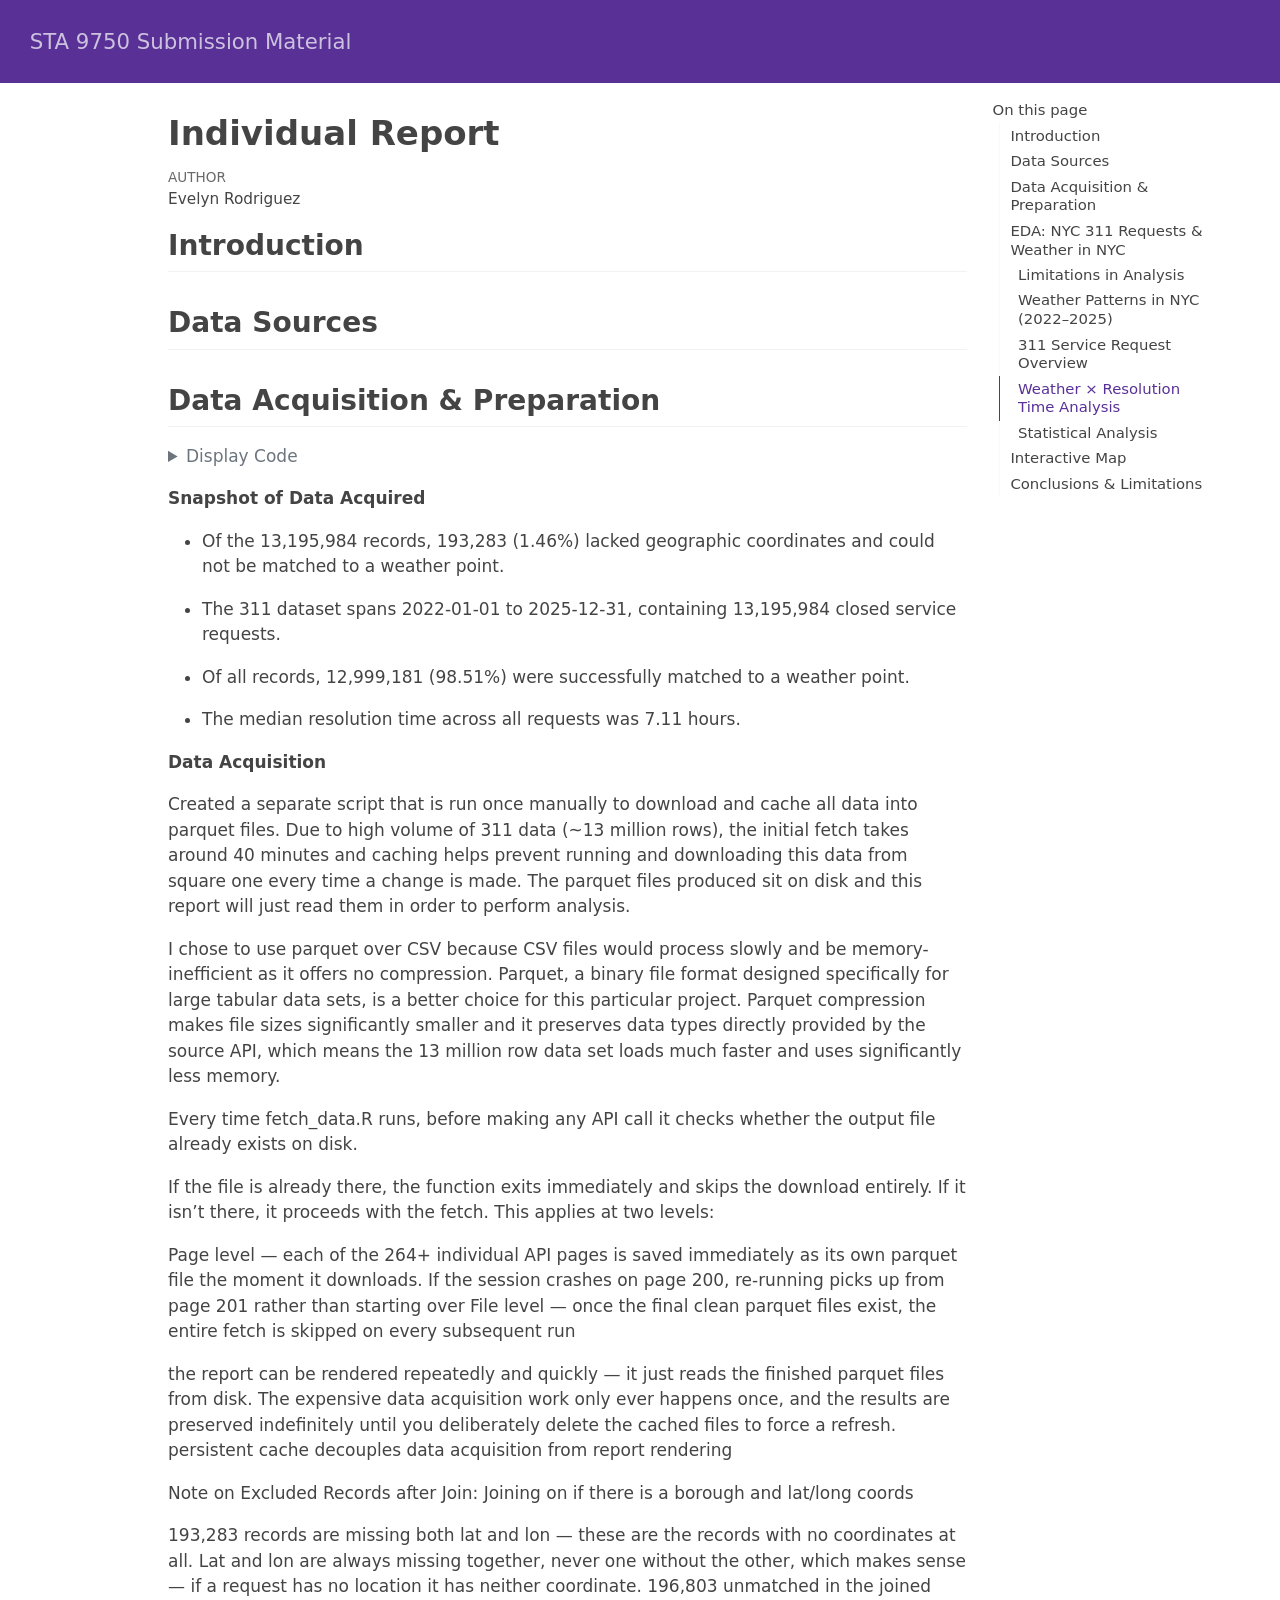
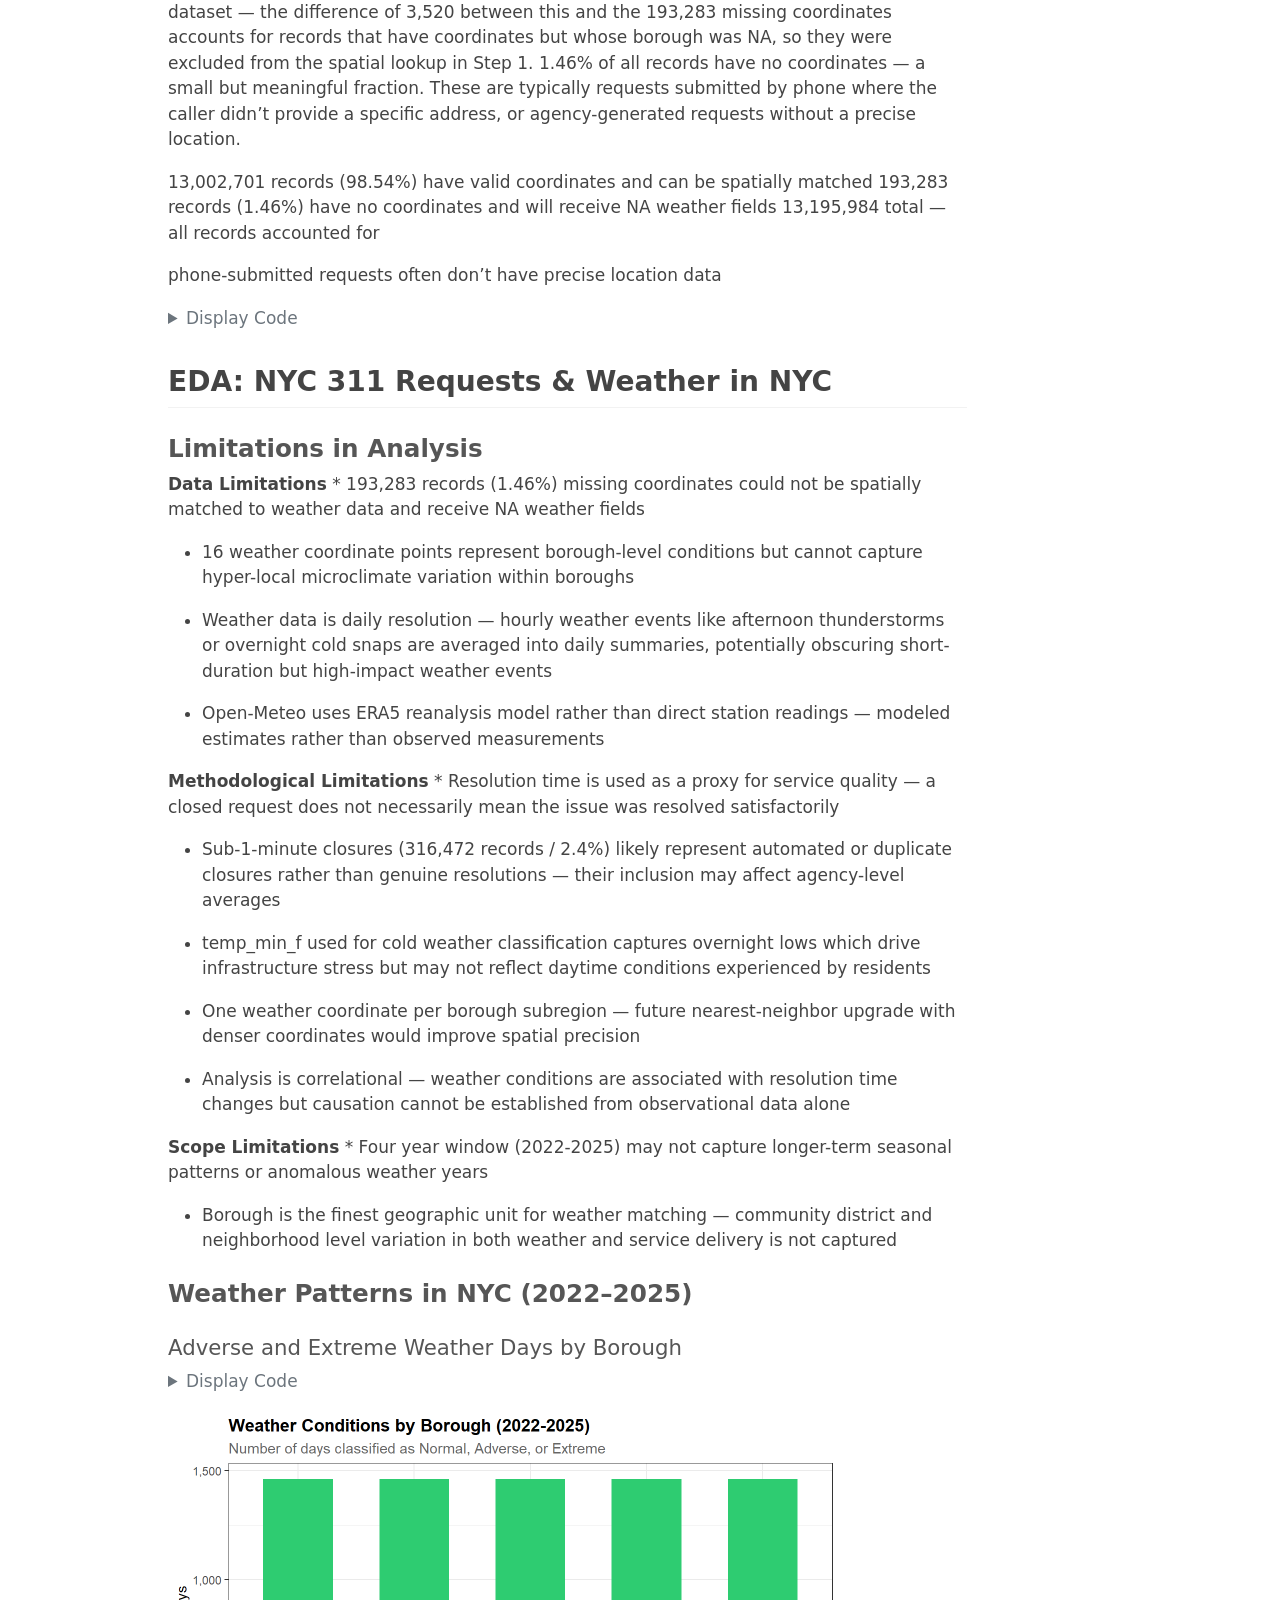
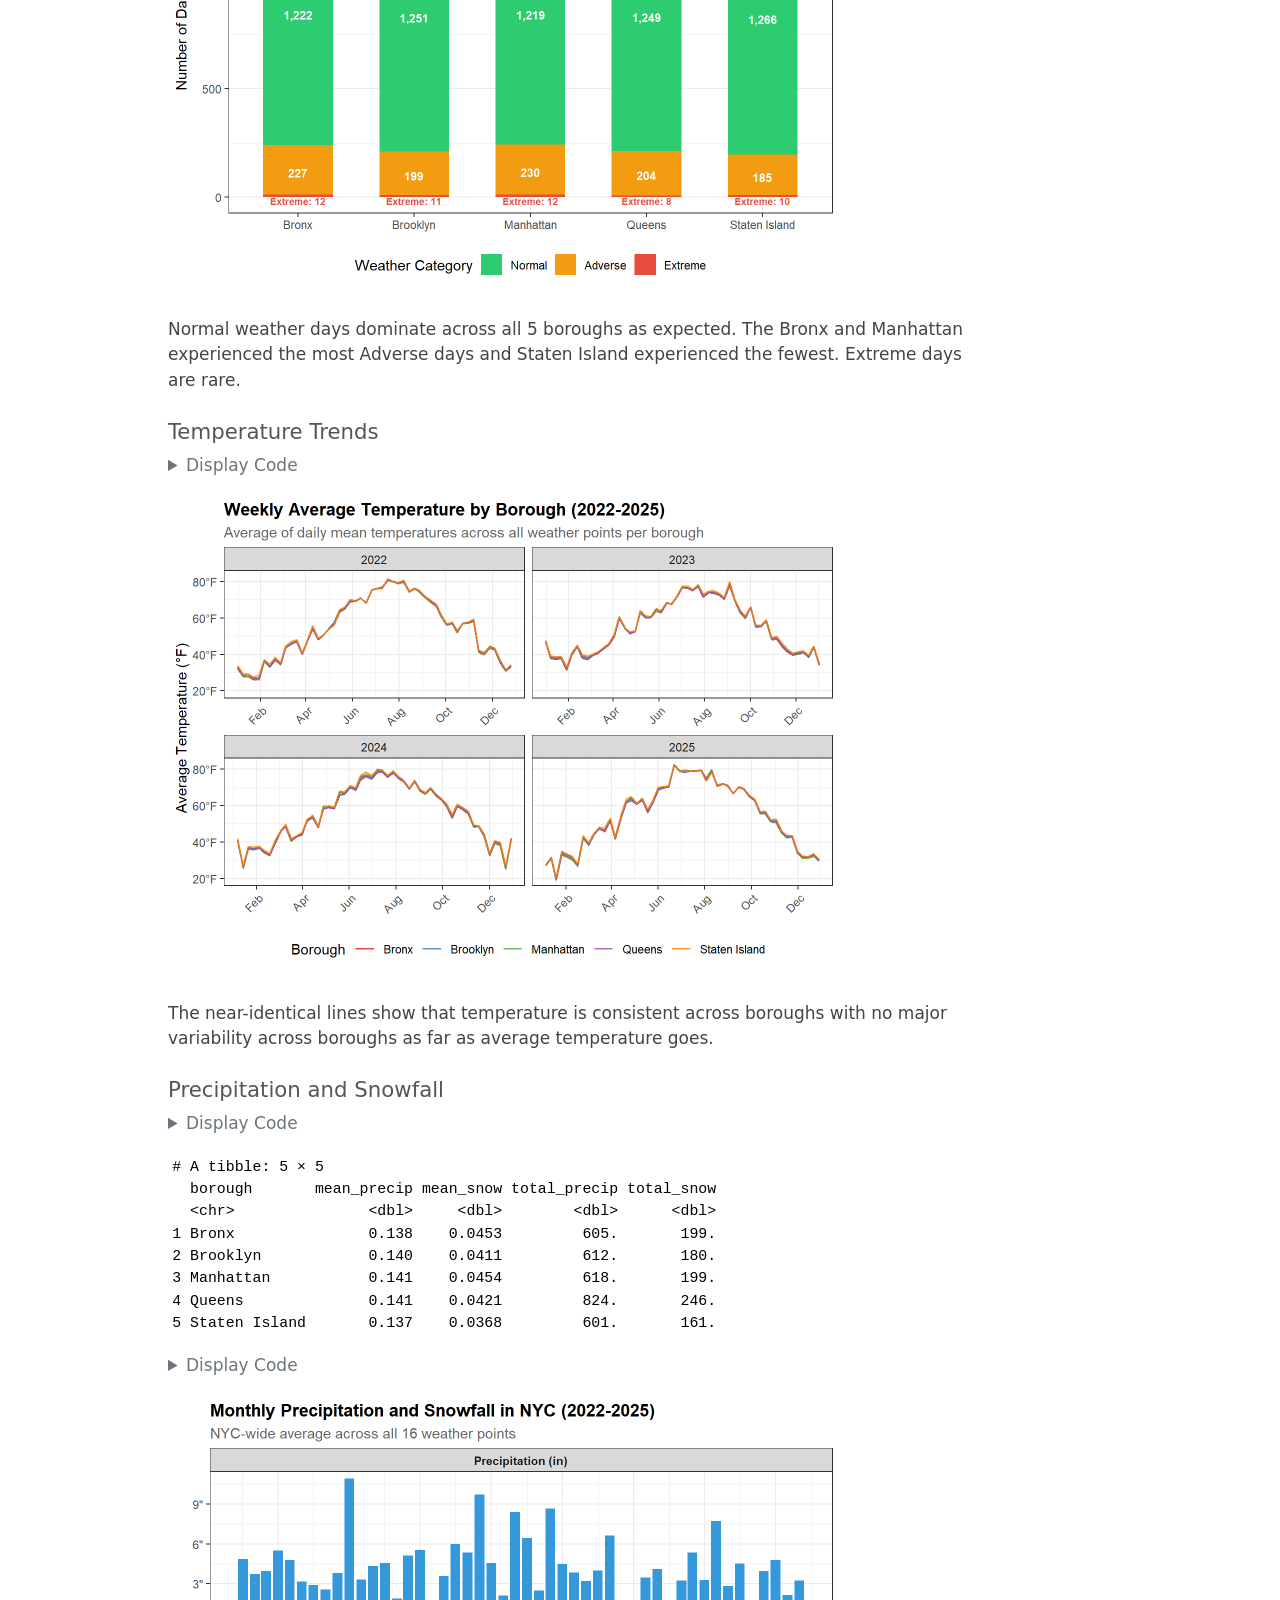
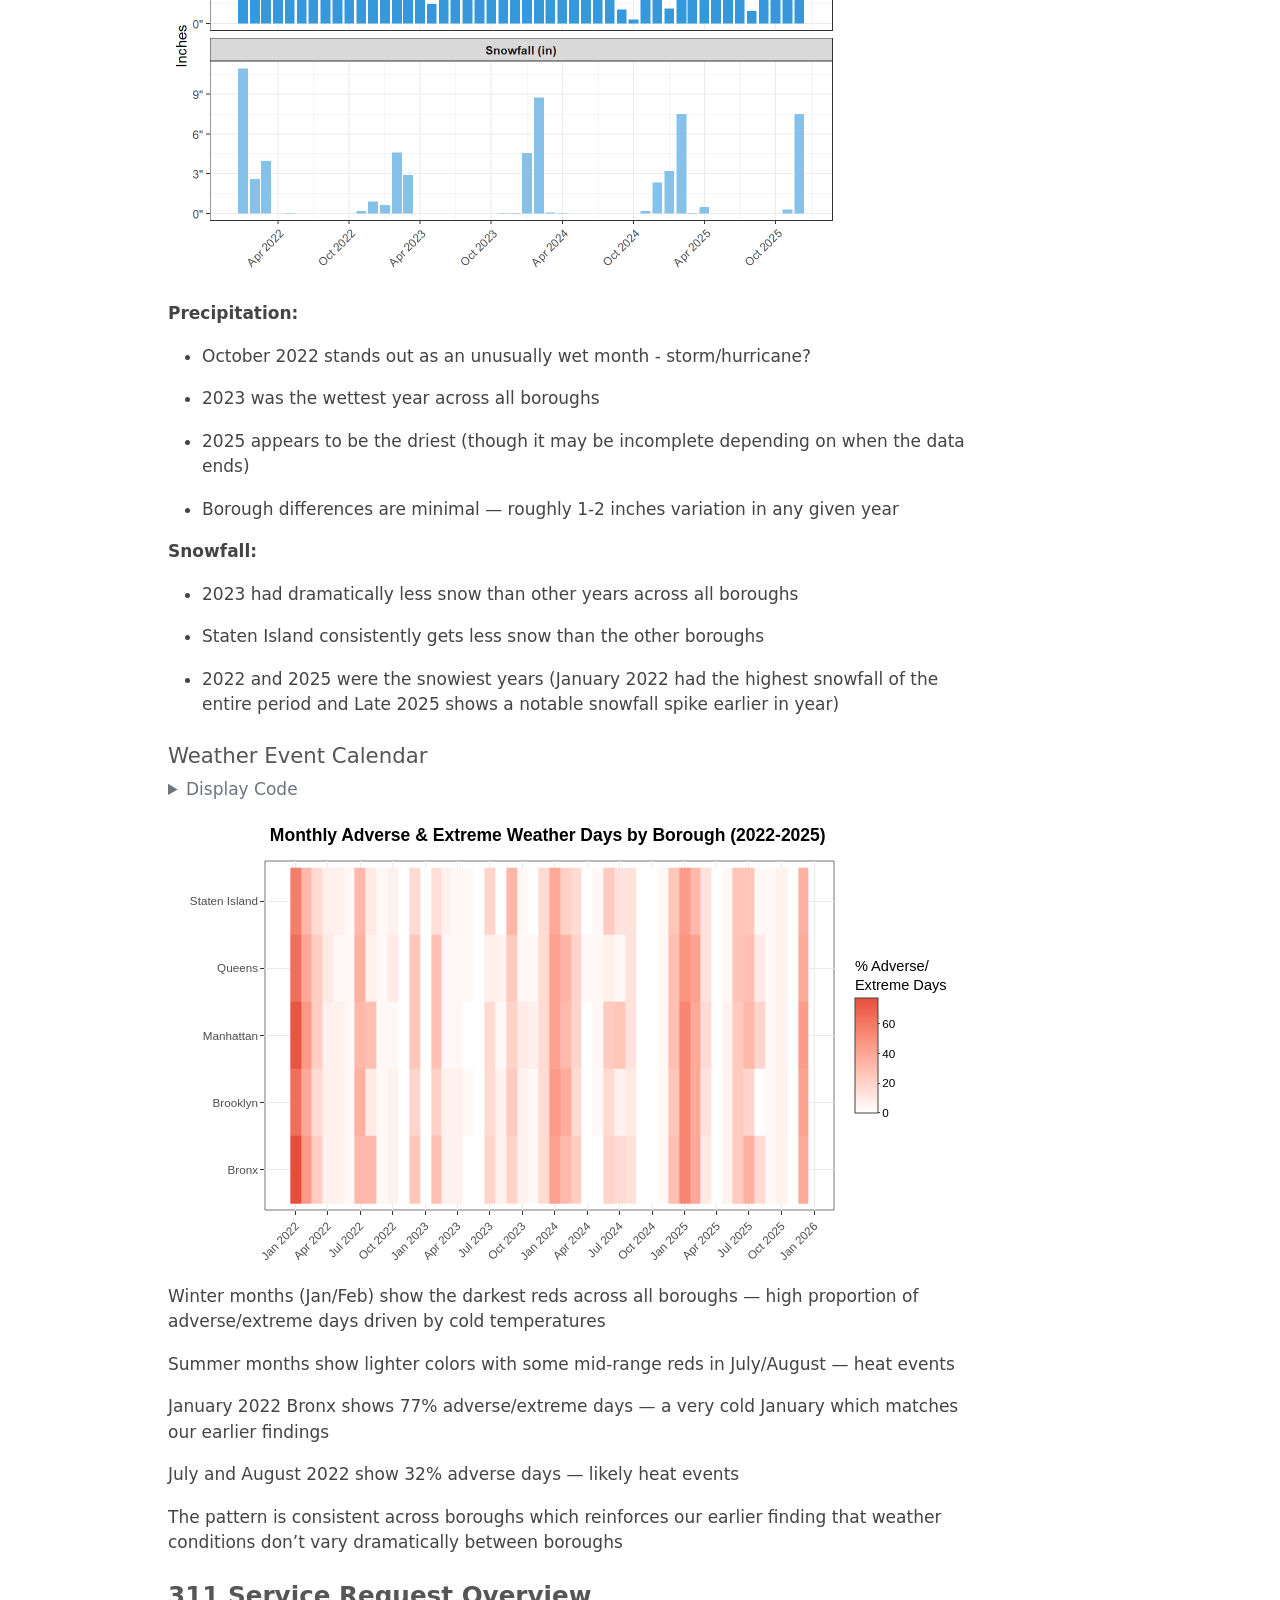
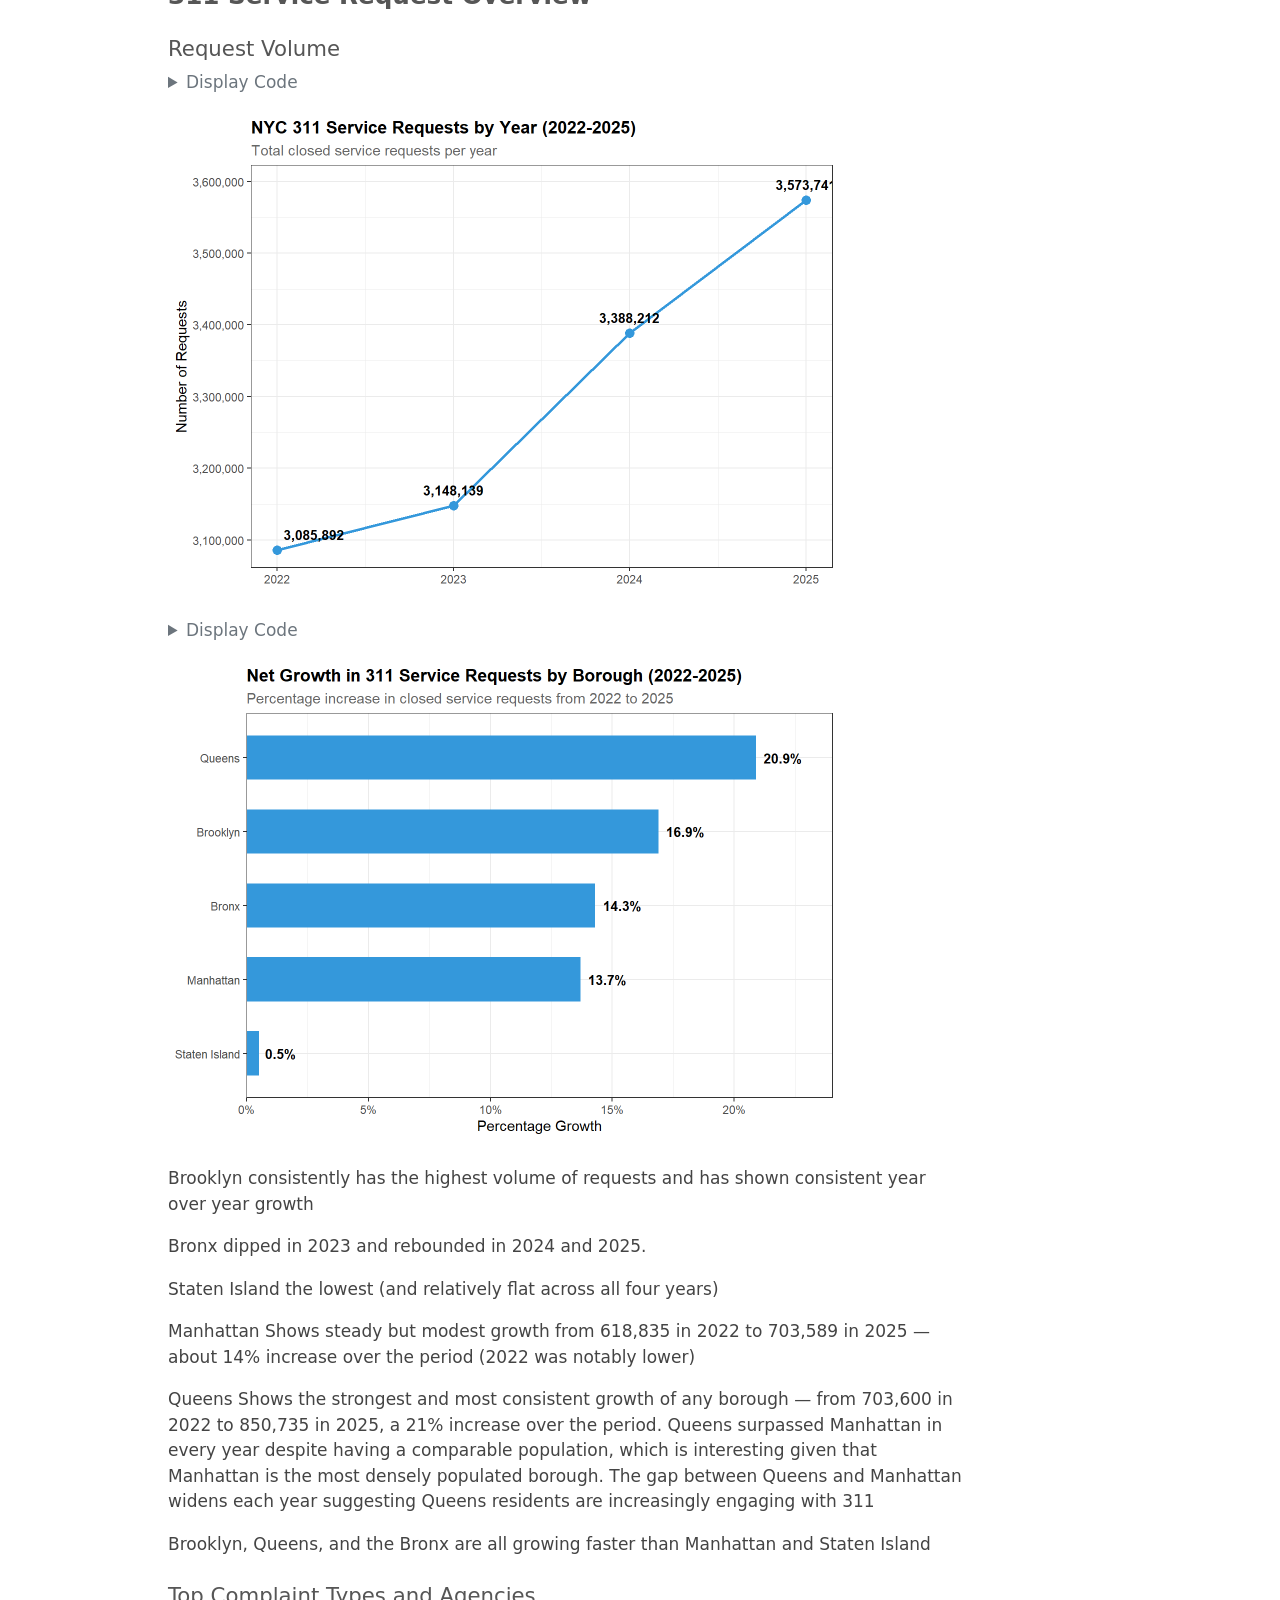
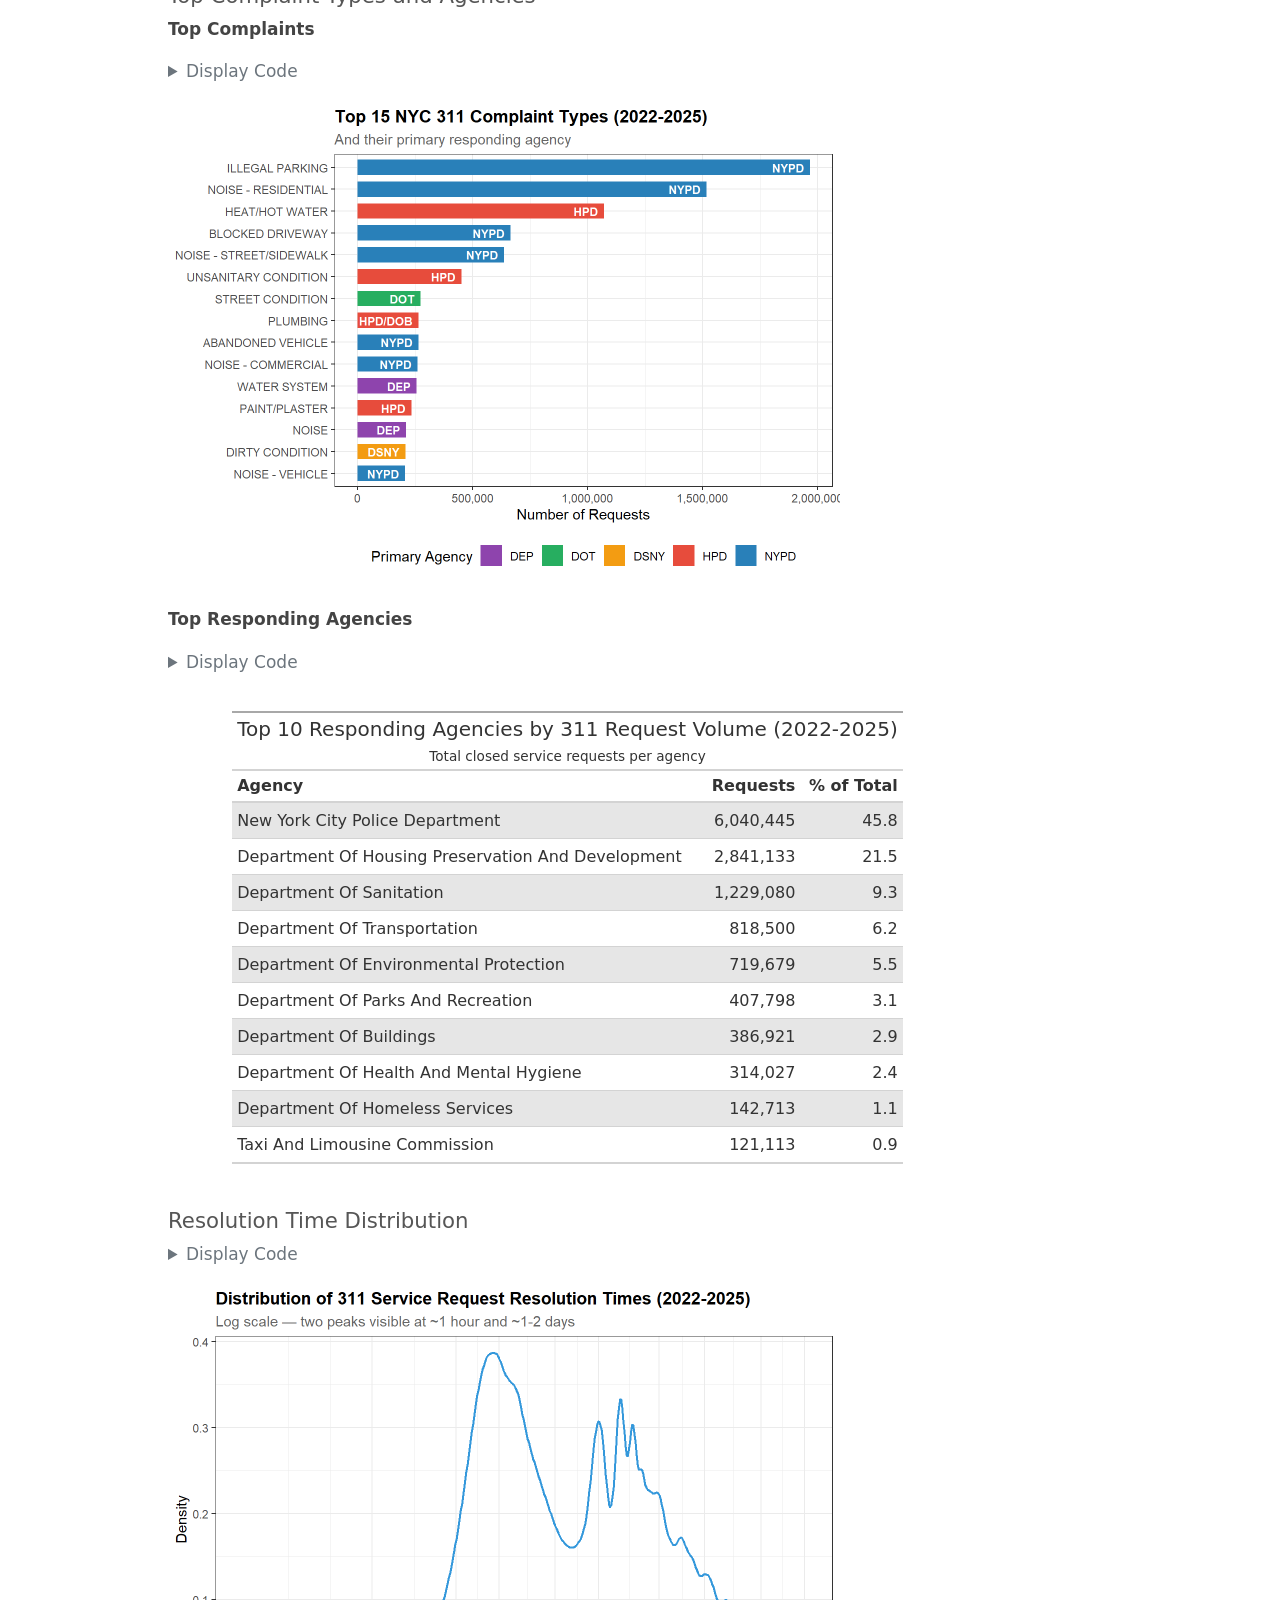
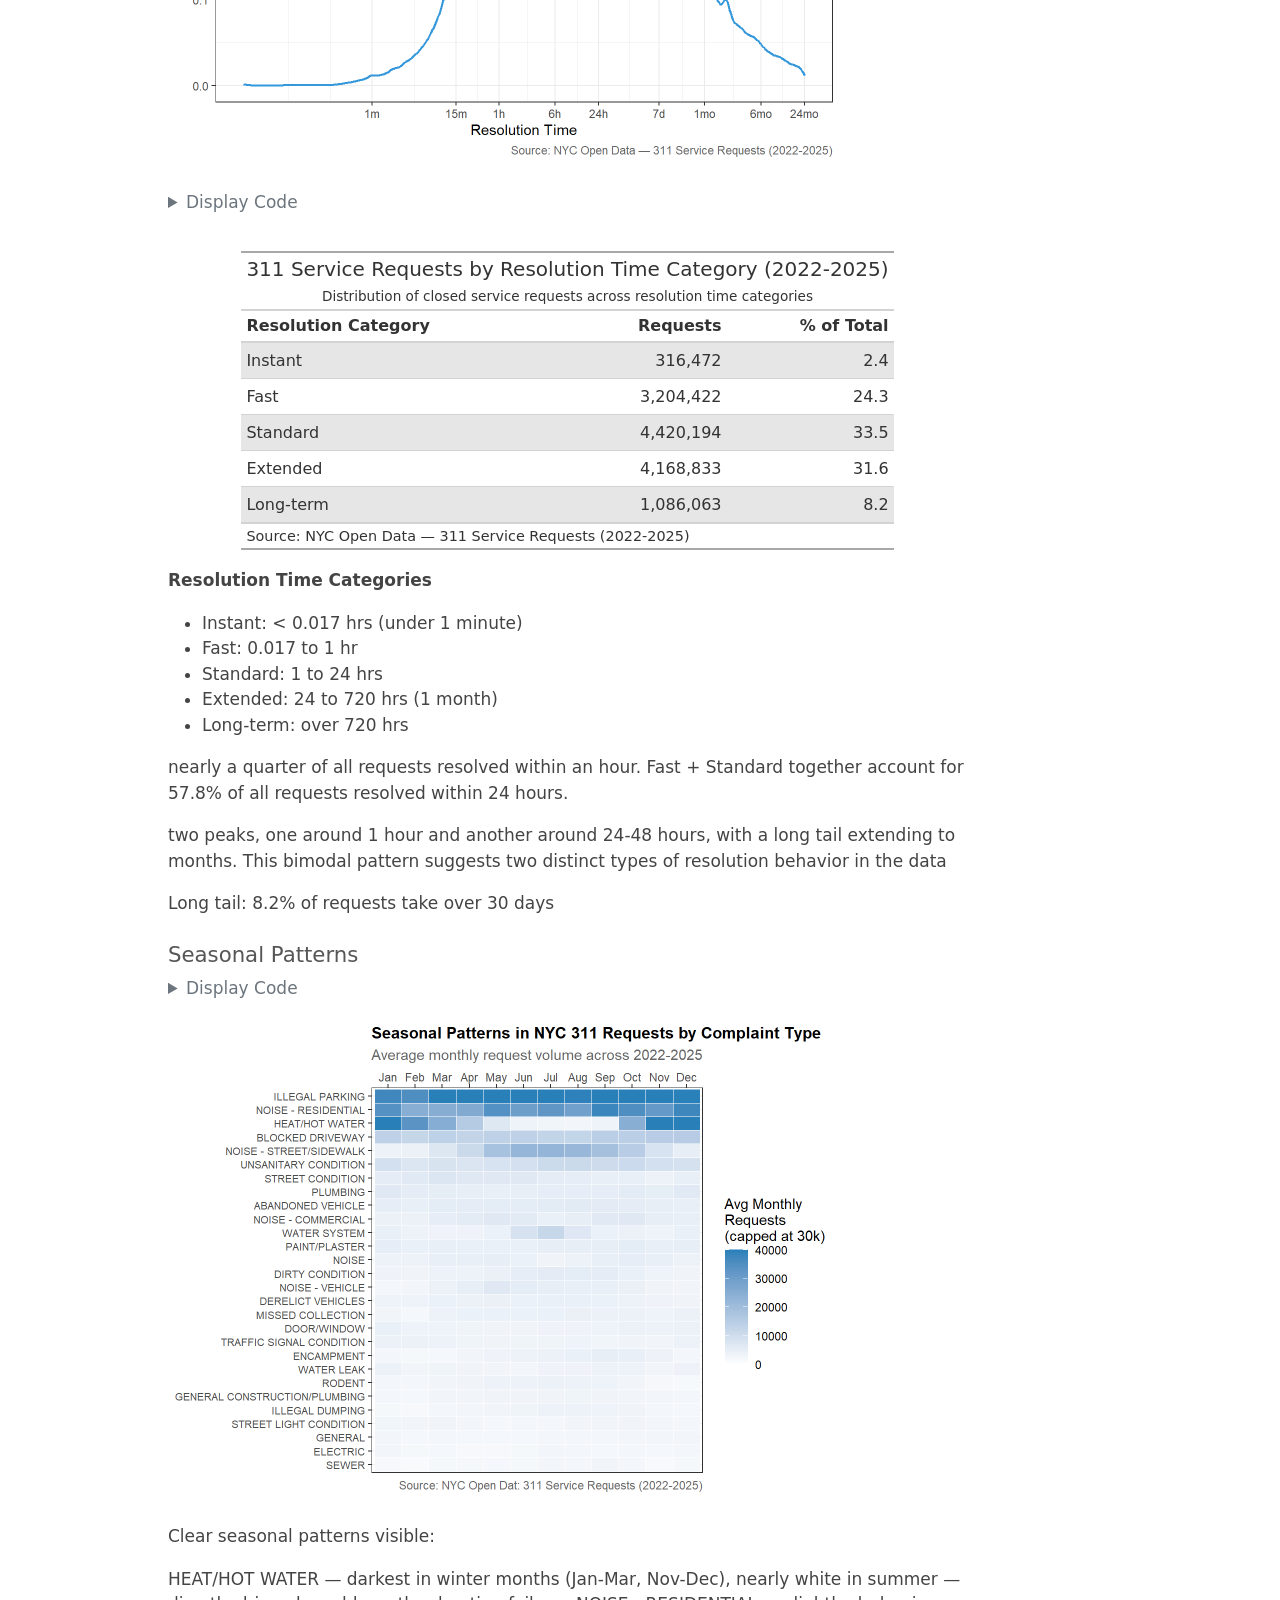
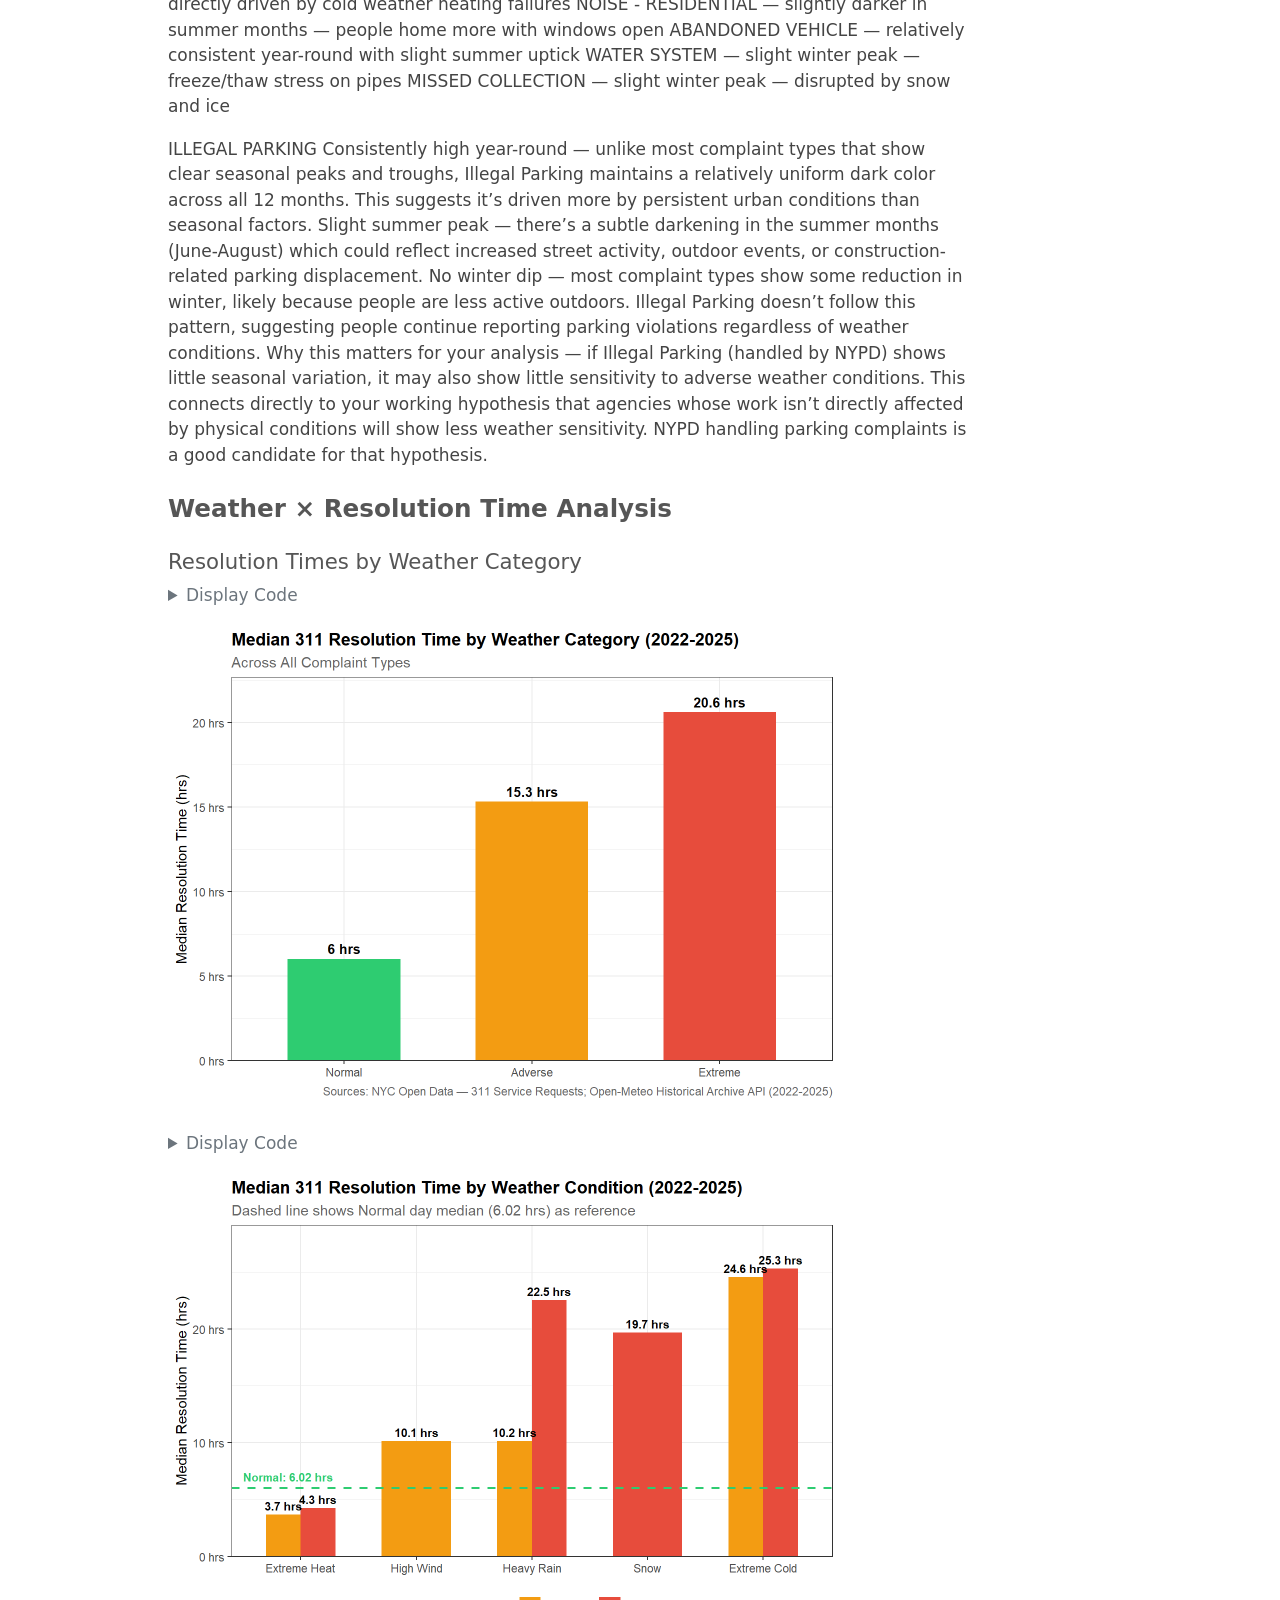
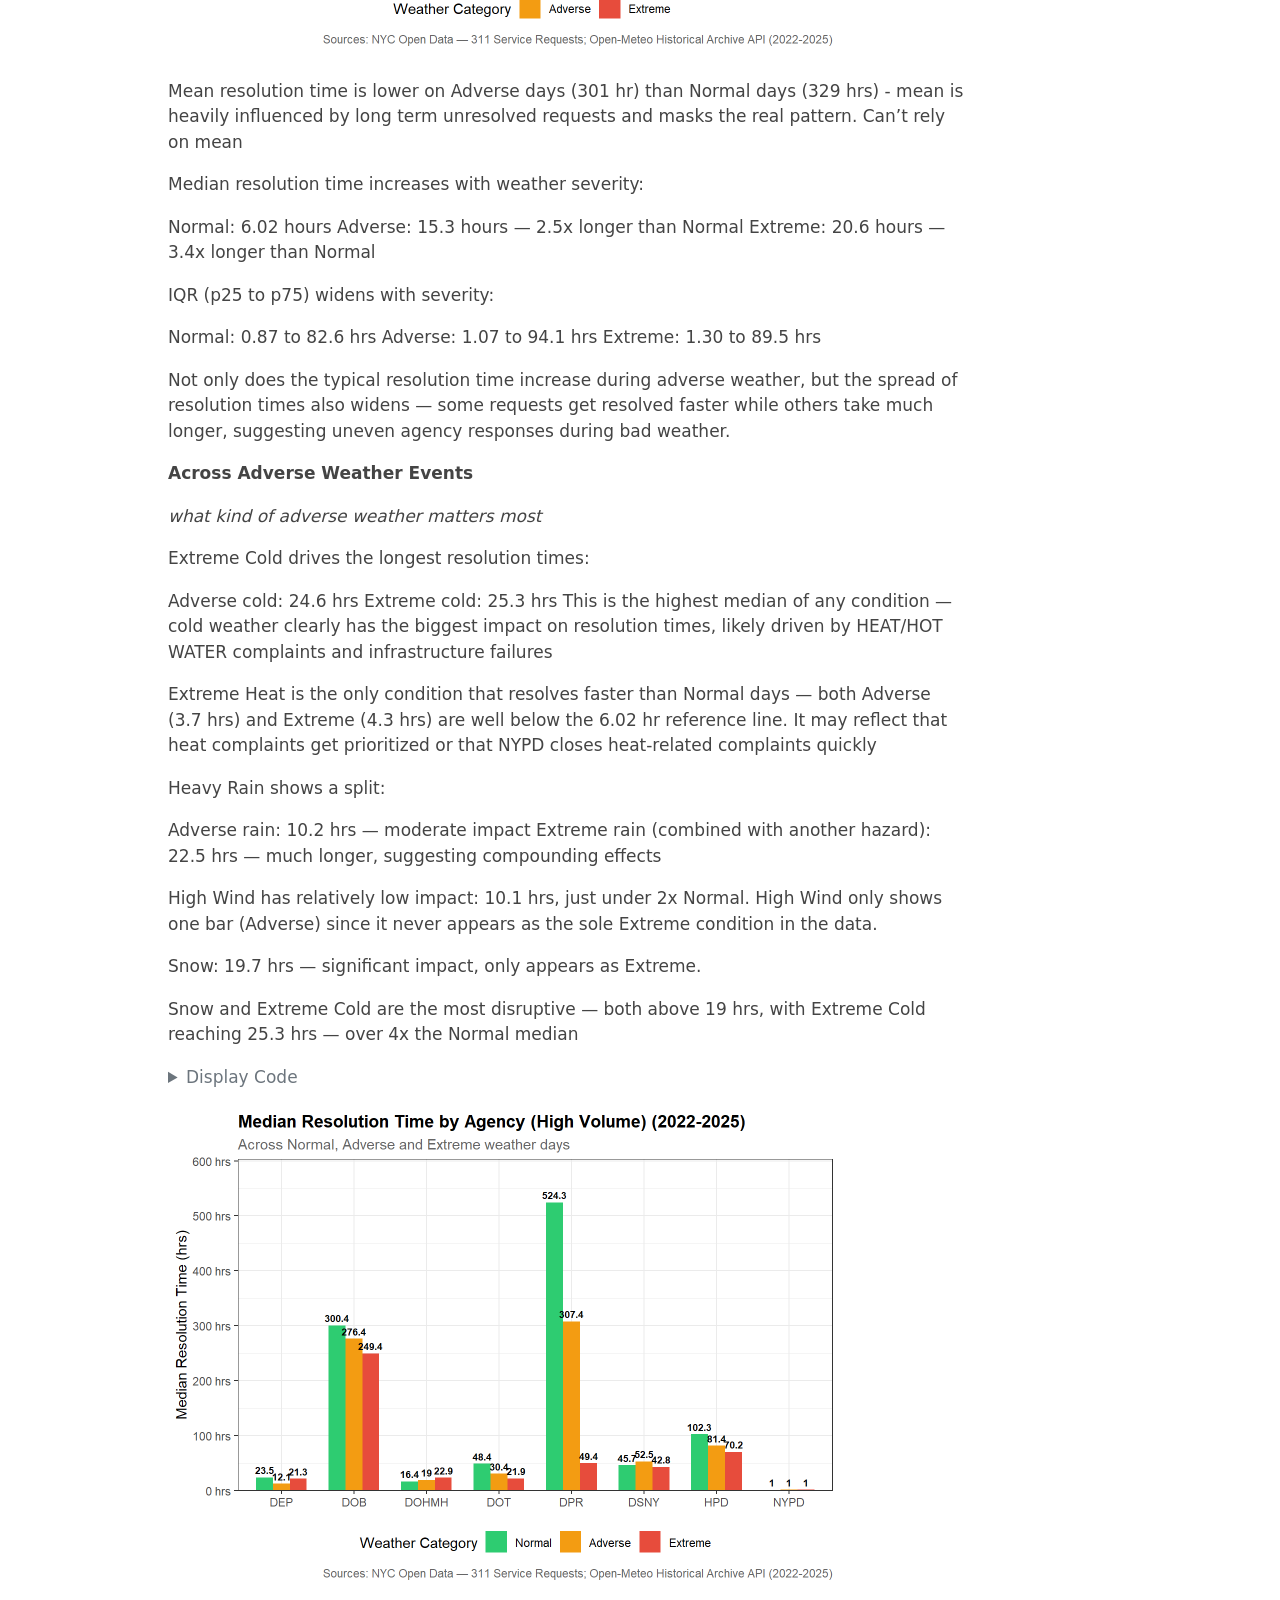
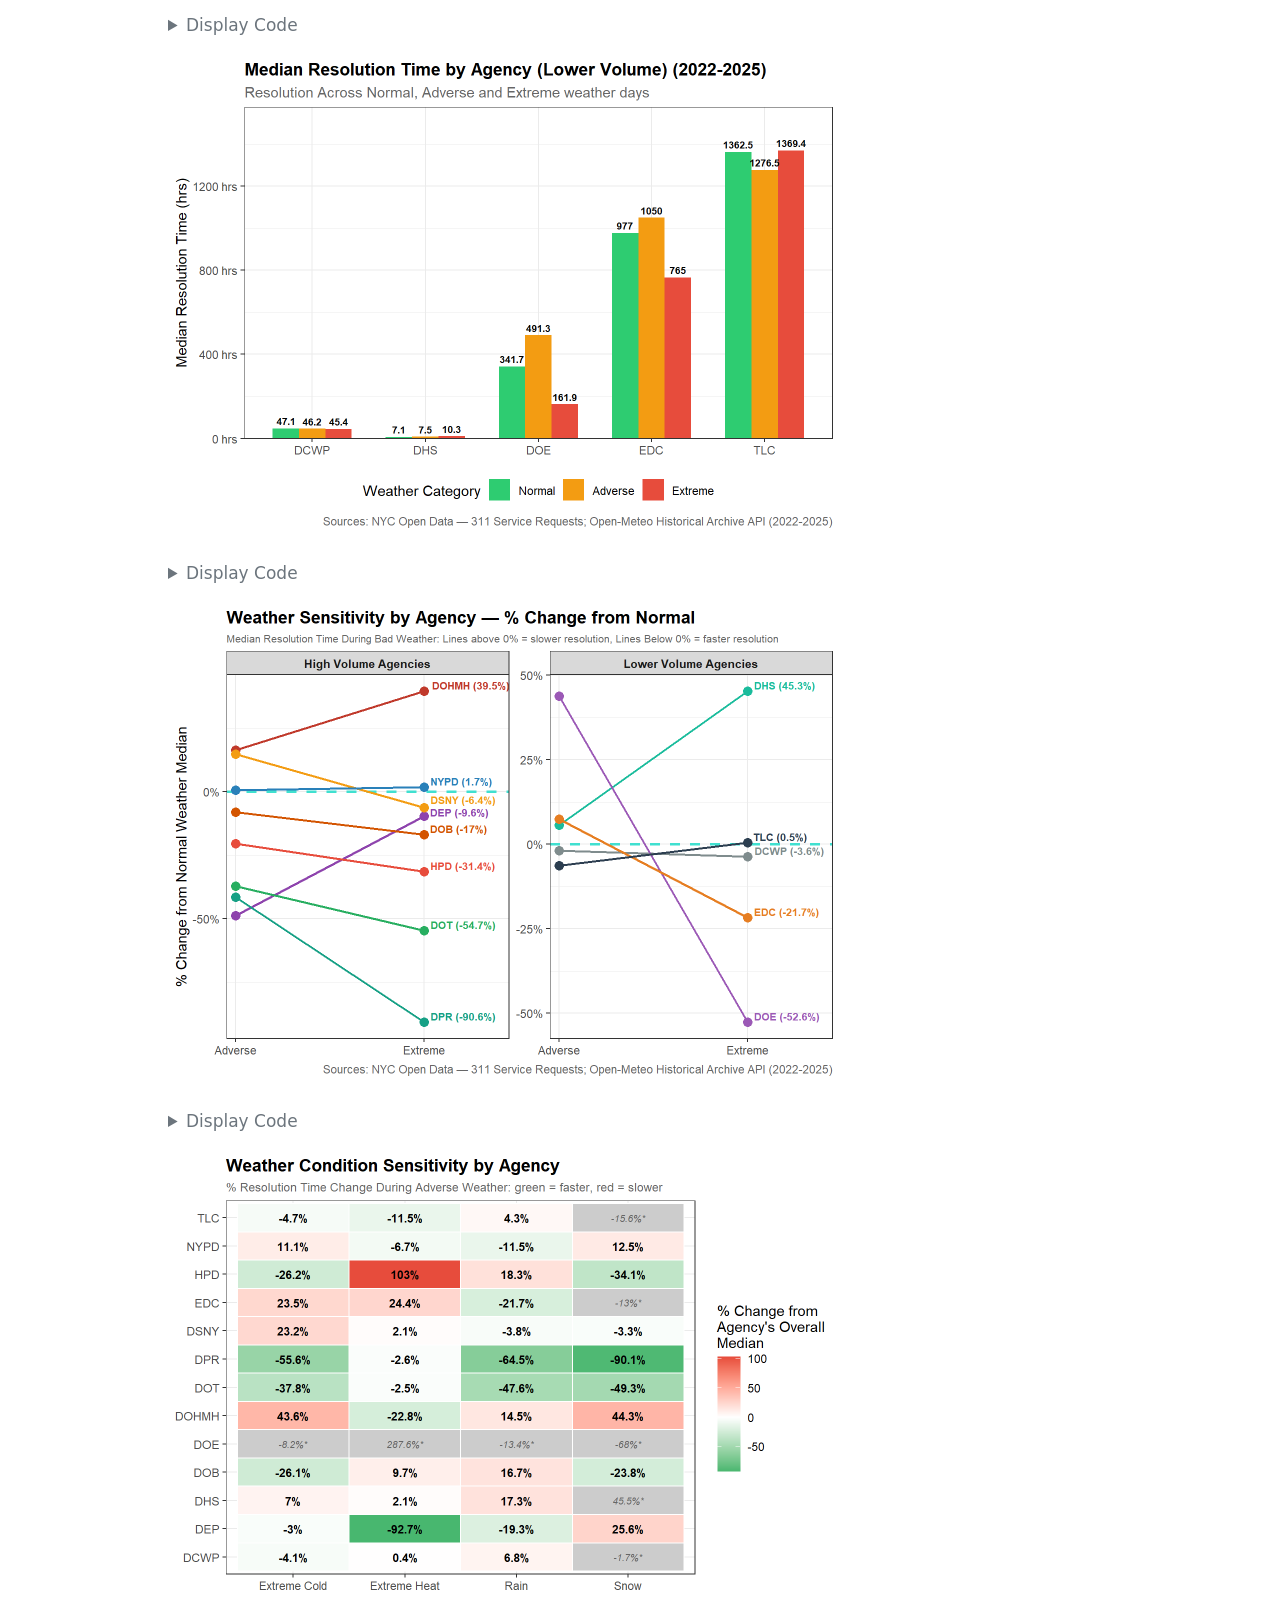
==== commit 27719073: "Most analysis done for 311xweather." ====
--- a/docs/individual_report.html
+++ b/docs/individual_report.html
@@ -363,76 +363,52 @@
 <span id="cb3-18"><a href="#cb3-18" aria-hidden="true" tabindex="-1"></a>  ) <span class="sc">|&gt;</span></span>
 <span id="cb3-19"><a href="#cb3-19" aria-hidden="true" tabindex="-1"></a>  <span class="fu">count</span>(borough, weather_category)</span>
 <span id="cb3-20"><a href="#cb3-20" aria-hidden="true" tabindex="-1"></a></span>
-<span id="cb3-21"><a href="#cb3-21" aria-hidden="true" tabindex="-1"></a>weather_category_by_borough</span></code></pre></div><button title="Copy to Clipboard" class="code-copy-button"><i class="bi"></i></button></div>
-</details>
-<div class="cell-output cell-output-stdout">
-<pre><code># A tibble: 15 × 3
-   borough       weather_category     n
-   &lt;chr&gt;         &lt;ord&gt;            &lt;int&gt;
- 1 Bronx         Normal            1222
- 2 Bronx         Adverse            227
- 3 Bronx         Extreme             12
- 4 Brooklyn      Normal            1251
- 5 Brooklyn      Adverse            199
- 6 Brooklyn      Extreme             11
- 7 Manhattan     Normal            1219
- 8 Manhattan     Adverse            230
- 9 Manhattan     Extreme             12
-10 Queens        Normal            1249
-11 Queens        Adverse            204
-12 Queens        Extreme              8
-13 Staten Island Normal            1266
-14 Staten Island Adverse            185
-15 Staten Island Extreme             10</code></pre>
-</div>
-<details class="code-fold">
-<summary>Display Code</summary>
-<div class="code-copy-outer-scaffold"><div class="sourceCode cell-code" id="cb5"><pre class="sourceCode r code-with-copy"><code class="sourceCode r"><span id="cb5-1"><a href="#cb5-1" aria-hidden="true" tabindex="-1"></a><span class="co"># Stacked bar chart: count of Normal/Adverse/Extreme days by borough</span></span>
-<span id="cb5-2"><a href="#cb5-2" aria-hidden="true" tabindex="-1"></a>weather_conditions_by_borough <span class="ot">&lt;-</span> <span class="fu">ggplot</span>(weather_category_by_borough,</span>
-<span id="cb5-3"><a href="#cb5-3" aria-hidden="true" tabindex="-1"></a>       <span class="fu">aes</span>(<span class="at">x =</span> borough, <span class="at">y =</span> n, <span class="at">fill =</span> weather_category)) <span class="sc">+</span></span>
-<span id="cb5-4"><a href="#cb5-4" aria-hidden="true" tabindex="-1"></a>  <span class="fu">geom_col</span>(<span class="at">width =</span> <span class="fl">0.6</span>) <span class="sc">+</span></span>
-<span id="cb5-5"><a href="#cb5-5" aria-hidden="true" tabindex="-1"></a>  <span class="co"># Labels for Normal and Adverse — centered inside their segments</span></span>
-<span id="cb5-6"><a href="#cb5-6" aria-hidden="true" tabindex="-1"></a>  <span class="fu">geom_text</span>(</span>
-<span id="cb5-7"><a href="#cb5-7" aria-hidden="true" tabindex="-1"></a>    <span class="at">data     =</span> weather_category_by_borough <span class="sc">|&gt;</span> </span>
-<span id="cb5-8"><a href="#cb5-8" aria-hidden="true" tabindex="-1"></a>                 <span class="fu">filter</span>(weather_category <span class="sc">!=</span> <span class="st">"Extreme"</span>),</span>
-<span id="cb5-9"><a href="#cb5-9" aria-hidden="true" tabindex="-1"></a>    <span class="fu">aes</span>(<span class="at">label =</span> <span class="fu">comma</span>(n)),</span>
-<span id="cb5-10"><a href="#cb5-10" aria-hidden="true" tabindex="-1"></a>    <span class="at">position =</span> <span class="fu">position_stack</span>(<span class="at">vjust =</span> <span class="fl">0.5</span>),</span>
-<span id="cb5-11"><a href="#cb5-11" aria-hidden="true" tabindex="-1"></a>    <span class="at">size     =</span> <span class="dv">3</span>,</span>
-<span id="cb5-12"><a href="#cb5-12" aria-hidden="true" tabindex="-1"></a>    <span class="at">color    =</span> <span class="st">"white"</span>,</span>
-<span id="cb5-13"><a href="#cb5-13" aria-hidden="true" tabindex="-1"></a>    <span class="at">fontface =</span> <span class="st">"bold"</span></span>
-<span id="cb5-14"><a href="#cb5-14" aria-hidden="true" tabindex="-1"></a>  ) <span class="sc">+</span></span>
-<span id="cb5-15"><a href="#cb5-15" aria-hidden="true" tabindex="-1"></a>  <span class="co"># Label for Extreme — positioned above the full bar</span></span>
-<span id="cb5-16"><a href="#cb5-16" aria-hidden="true" tabindex="-1"></a>  <span class="fu">geom_text</span>(</span>
-<span id="cb5-17"><a href="#cb5-17" aria-hidden="true" tabindex="-1"></a>    <span class="at">data     =</span> weather_category_by_borough <span class="sc">|&gt;</span> </span>
-<span id="cb5-18"><a href="#cb5-18" aria-hidden="true" tabindex="-1"></a>                 <span class="fu">filter</span>(weather_category <span class="sc">==</span> <span class="st">"Extreme"</span>),</span>
-<span id="cb5-19"><a href="#cb5-19" aria-hidden="true" tabindex="-1"></a>    <span class="fu">aes</span>(<span class="at">label =</span> <span class="fu">paste0</span>(<span class="st">"Extreme: "</span>, <span class="fu">comma</span>(n)),</span>
-<span id="cb5-20"><a href="#cb5-20" aria-hidden="true" tabindex="-1"></a>        <span class="at">y     =</span> <span class="dv">0</span>),</span>
-<span id="cb5-21"><a href="#cb5-21" aria-hidden="true" tabindex="-1"></a>    <span class="at">vjust    =</span> <span class="fl">1.0</span>,</span>
-<span id="cb5-22"><a href="#cb5-22" aria-hidden="true" tabindex="-1"></a>    <span class="at">size     =</span> <span class="fl">2.5</span>,</span>
-<span id="cb5-23"><a href="#cb5-23" aria-hidden="true" tabindex="-1"></a>    <span class="at">color    =</span> <span class="st">"#e74c3c"</span>,</span>
-<span id="cb5-24"><a href="#cb5-24" aria-hidden="true" tabindex="-1"></a>    <span class="at">fontface =</span> <span class="st">"bold"</span></span>
-<span id="cb5-25"><a href="#cb5-25" aria-hidden="true" tabindex="-1"></a>  ) <span class="sc">+</span></span>
-<span id="cb5-26"><a href="#cb5-26" aria-hidden="true" tabindex="-1"></a>  <span class="fu">scale_fill_manual</span>(</span>
-<span id="cb5-27"><a href="#cb5-27" aria-hidden="true" tabindex="-1"></a>    <span class="at">values =</span> <span class="fu">c</span>(<span class="at">Normal  =</span> <span class="st">"#2ecc71"</span>,</span>
-<span id="cb5-28"><a href="#cb5-28" aria-hidden="true" tabindex="-1"></a>               <span class="at">Adverse =</span> <span class="st">"#f39c12"</span>,</span>
-<span id="cb5-29"><a href="#cb5-29" aria-hidden="true" tabindex="-1"></a>               <span class="at">Extreme =</span> <span class="st">"#e74c3c"</span>),</span>
-<span id="cb5-30"><a href="#cb5-30" aria-hidden="true" tabindex="-1"></a>    <span class="at">name =</span> <span class="st">"Weather Category"</span></span>
-<span id="cb5-31"><a href="#cb5-31" aria-hidden="true" tabindex="-1"></a>  ) <span class="sc">+</span></span>
-<span id="cb5-32"><a href="#cb5-32" aria-hidden="true" tabindex="-1"></a>  <span class="fu">scale_y_continuous</span>(<span class="at">labels =</span> comma) <span class="sc">+</span></span>
-<span id="cb5-33"><a href="#cb5-33" aria-hidden="true" tabindex="-1"></a>  <span class="fu">labs</span>(</span>
-<span id="cb5-34"><a href="#cb5-34" aria-hidden="true" tabindex="-1"></a>    <span class="at">title    =</span> <span class="st">"Weather Conditions by Borough (2022-2025)"</span>,</span>
-<span id="cb5-35"><a href="#cb5-35" aria-hidden="true" tabindex="-1"></a>    <span class="at">subtitle =</span> <span class="st">"Number of days classified as Normal, Adverse, or Extreme"</span>,</span>
-<span id="cb5-36"><a href="#cb5-36" aria-hidden="true" tabindex="-1"></a>    <span class="at">x        =</span> <span class="cn">NULL</span>,</span>
-<span id="cb5-37"><a href="#cb5-37" aria-hidden="true" tabindex="-1"></a>    <span class="at">y        =</span> <span class="st">"Number of Days"</span></span>
-<span id="cb5-38"><a href="#cb5-38" aria-hidden="true" tabindex="-1"></a>  ) <span class="sc">+</span></span>
-<span id="cb5-39"><a href="#cb5-39" aria-hidden="true" tabindex="-1"></a>  <span class="fu">theme_bw</span>() <span class="sc">+</span></span>
-<span id="cb5-40"><a href="#cb5-40" aria-hidden="true" tabindex="-1"></a>  <span class="fu">theme</span>(</span>
-<span id="cb5-41"><a href="#cb5-41" aria-hidden="true" tabindex="-1"></a>    <span class="at">legend.position =</span> <span class="st">"bottom"</span>,</span>
-<span id="cb5-42"><a href="#cb5-42" aria-hidden="true" tabindex="-1"></a>    <span class="at">plot.title      =</span> <span class="fu">element_text</span>(<span class="at">face =</span> <span class="st">"bold"</span>),</span>
-<span id="cb5-43"><a href="#cb5-43" aria-hidden="true" tabindex="-1"></a>    <span class="at">plot.subtitle   =</span> <span class="fu">element_text</span>(<span class="at">color =</span> <span class="st">"gray40"</span>)</span>
-<span id="cb5-44"><a href="#cb5-44" aria-hidden="true" tabindex="-1"></a>  )</span>
-<span id="cb5-45"><a href="#cb5-45" aria-hidden="true" tabindex="-1"></a></span>
-<span id="cb5-46"><a href="#cb5-46" aria-hidden="true" tabindex="-1"></a>weather_conditions_by_borough</span></code></pre></div><button title="Copy to Clipboard" class="code-copy-button"><i class="bi"></i></button></div>
+<span id="cb3-21"><a href="#cb3-21" aria-hidden="true" tabindex="-1"></a><span class="co"># Stacked bar chart: count of Normal/Adverse/Extreme days by borough</span></span>
+<span id="cb3-22"><a href="#cb3-22" aria-hidden="true" tabindex="-1"></a>weather_conditions_by_borough <span class="ot">&lt;-</span> <span class="fu">ggplot</span>(weather_category_by_borough,</span>
+<span id="cb3-23"><a href="#cb3-23" aria-hidden="true" tabindex="-1"></a>       <span class="fu">aes</span>(<span class="at">x =</span> borough, <span class="at">y =</span> n, <span class="at">fill =</span> weather_category)) <span class="sc">+</span></span>
+<span id="cb3-24"><a href="#cb3-24" aria-hidden="true" tabindex="-1"></a>  <span class="fu">geom_col</span>(<span class="at">width =</span> <span class="fl">0.6</span>) <span class="sc">+</span></span>
+<span id="cb3-25"><a href="#cb3-25" aria-hidden="true" tabindex="-1"></a>  <span class="co"># Labels for Normal and Adverse — centered inside their segments</span></span>
+<span id="cb3-26"><a href="#cb3-26" aria-hidden="true" tabindex="-1"></a>  <span class="fu">geom_text</span>(</span>
+<span id="cb3-27"><a href="#cb3-27" aria-hidden="true" tabindex="-1"></a>    <span class="at">data     =</span> weather_category_by_borough <span class="sc">|&gt;</span> </span>
+<span id="cb3-28"><a href="#cb3-28" aria-hidden="true" tabindex="-1"></a>                 <span class="fu">filter</span>(weather_category <span class="sc">!=</span> <span class="st">"Extreme"</span>),</span>
+<span id="cb3-29"><a href="#cb3-29" aria-hidden="true" tabindex="-1"></a>    <span class="fu">aes</span>(<span class="at">label =</span> <span class="fu">comma</span>(n)),</span>
+<span id="cb3-30"><a href="#cb3-30" aria-hidden="true" tabindex="-1"></a>    <span class="at">position =</span> <span class="fu">position_stack</span>(<span class="at">vjust =</span> <span class="fl">0.5</span>),</span>
+<span id="cb3-31"><a href="#cb3-31" aria-hidden="true" tabindex="-1"></a>    <span class="at">size     =</span> <span class="dv">3</span>,</span>
+<span id="cb3-32"><a href="#cb3-32" aria-hidden="true" tabindex="-1"></a>    <span class="at">color    =</span> <span class="st">"white"</span>,</span>
+<span id="cb3-33"><a href="#cb3-33" aria-hidden="true" tabindex="-1"></a>    <span class="at">fontface =</span> <span class="st">"bold"</span></span>
+<span id="cb3-34"><a href="#cb3-34" aria-hidden="true" tabindex="-1"></a>  ) <span class="sc">+</span></span>
+<span id="cb3-35"><a href="#cb3-35" aria-hidden="true" tabindex="-1"></a>  <span class="co"># Label for Extreme — positioned above the full bar</span></span>
+<span id="cb3-36"><a href="#cb3-36" aria-hidden="true" tabindex="-1"></a>  <span class="fu">geom_text</span>(</span>
+<span id="cb3-37"><a href="#cb3-37" aria-hidden="true" tabindex="-1"></a>    <span class="at">data     =</span> weather_category_by_borough <span class="sc">|&gt;</span> </span>
+<span id="cb3-38"><a href="#cb3-38" aria-hidden="true" tabindex="-1"></a>                 <span class="fu">filter</span>(weather_category <span class="sc">==</span> <span class="st">"Extreme"</span>),</span>
+<span id="cb3-39"><a href="#cb3-39" aria-hidden="true" tabindex="-1"></a>    <span class="fu">aes</span>(<span class="at">label =</span> <span class="fu">paste0</span>(<span class="st">"Extreme: "</span>, <span class="fu">comma</span>(n)),</span>
+<span id="cb3-40"><a href="#cb3-40" aria-hidden="true" tabindex="-1"></a>        <span class="at">y     =</span> <span class="dv">0</span>),</span>
+<span id="cb3-41"><a href="#cb3-41" aria-hidden="true" tabindex="-1"></a>    <span class="at">vjust    =</span> <span class="fl">1.0</span>,</span>
+<span id="cb3-42"><a href="#cb3-42" aria-hidden="true" tabindex="-1"></a>    <span class="at">size     =</span> <span class="fl">2.5</span>,</span>
+<span id="cb3-43"><a href="#cb3-43" aria-hidden="true" tabindex="-1"></a>    <span class="at">color    =</span> <span class="st">"#e74c3c"</span>,</span>
+<span id="cb3-44"><a href="#cb3-44" aria-hidden="true" tabindex="-1"></a>    <span class="at">fontface =</span> <span class="st">"bold"</span></span>
+<span id="cb3-45"><a href="#cb3-45" aria-hidden="true" tabindex="-1"></a>  ) <span class="sc">+</span></span>
+<span id="cb3-46"><a href="#cb3-46" aria-hidden="true" tabindex="-1"></a>  <span class="fu">scale_fill_manual</span>(</span>
+<span id="cb3-47"><a href="#cb3-47" aria-hidden="true" tabindex="-1"></a>    <span class="at">values =</span> <span class="fu">c</span>(<span class="at">Normal  =</span> <span class="st">"#2ecc71"</span>,</span>
+<span id="cb3-48"><a href="#cb3-48" aria-hidden="true" tabindex="-1"></a>               <span class="at">Adverse =</span> <span class="st">"#f39c12"</span>,</span>
+<span id="cb3-49"><a href="#cb3-49" aria-hidden="true" tabindex="-1"></a>               <span class="at">Extreme =</span> <span class="st">"#e74c3c"</span>),</span>
+<span id="cb3-50"><a href="#cb3-50" aria-hidden="true" tabindex="-1"></a>    <span class="at">name =</span> <span class="st">"Weather Category"</span></span>
+<span id="cb3-51"><a href="#cb3-51" aria-hidden="true" tabindex="-1"></a>  ) <span class="sc">+</span></span>
+<span id="cb3-52"><a href="#cb3-52" aria-hidden="true" tabindex="-1"></a>  <span class="fu">scale_y_continuous</span>(<span class="at">labels =</span> comma) <span class="sc">+</span></span>
+<span id="cb3-53"><a href="#cb3-53" aria-hidden="true" tabindex="-1"></a>  <span class="fu">labs</span>(</span>
+<span id="cb3-54"><a href="#cb3-54" aria-hidden="true" tabindex="-1"></a>    <span class="at">title    =</span> <span class="st">"Weather Conditions by Borough (2022-2025)"</span>,</span>
+<span id="cb3-55"><a href="#cb3-55" aria-hidden="true" tabindex="-1"></a>    <span class="at">subtitle =</span> <span class="st">"Number of days classified as Normal, Adverse, or Extreme"</span>,</span>
+<span id="cb3-56"><a href="#cb3-56" aria-hidden="true" tabindex="-1"></a>    <span class="at">x        =</span> <span class="cn">NULL</span>,</span>
+<span id="cb3-57"><a href="#cb3-57" aria-hidden="true" tabindex="-1"></a>    <span class="at">y        =</span> <span class="st">"Number of Days"</span></span>
+<span id="cb3-58"><a href="#cb3-58" aria-hidden="true" tabindex="-1"></a>  ) <span class="sc">+</span></span>
+<span id="cb3-59"><a href="#cb3-59" aria-hidden="true" tabindex="-1"></a>  <span class="fu">theme_bw</span>() <span class="sc">+</span></span>
+<span id="cb3-60"><a href="#cb3-60" aria-hidden="true" tabindex="-1"></a>  <span class="fu">theme</span>(</span>
+<span id="cb3-61"><a href="#cb3-61" aria-hidden="true" tabindex="-1"></a>    <span class="at">legend.position =</span> <span class="st">"bottom"</span>,</span>
+<span id="cb3-62"><a href="#cb3-62" aria-hidden="true" tabindex="-1"></a>    <span class="at">plot.title      =</span> <span class="fu">element_text</span>(<span class="at">face =</span> <span class="st">"bold"</span>),</span>
+<span id="cb3-63"><a href="#cb3-63" aria-hidden="true" tabindex="-1"></a>    <span class="at">plot.subtitle   =</span> <span class="fu">element_text</span>(<span class="at">color =</span> <span class="st">"gray40"</span>)</span>
+<span id="cb3-64"><a href="#cb3-64" aria-hidden="true" tabindex="-1"></a>  )</span>
+<span id="cb3-65"><a href="#cb3-65" aria-hidden="true" tabindex="-1"></a></span>
+<span id="cb3-66"><a href="#cb3-66" aria-hidden="true" tabindex="-1"></a>weather_conditions_by_borough</span></code></pre></div><button title="Copy to Clipboard" class="code-copy-button"><i class="bi"></i></button></div>
 </details>
 <div class="cell-output-display">
 <div>
@@ -456,64 +432,64 @@
 <div class="cell">
 <details class="code-fold">
 <summary>Display Code</summary>
-<div class="code-copy-outer-scaffold"><div class="sourceCode cell-code" id="cb6"><pre class="sourceCode r code-with-copy"><code class="sourceCode r"><span id="cb6-1"><a href="#cb6-1" aria-hidden="true" tabindex="-1"></a><span class="co"># Time series: daily avg temperature by borough over 2022-2025</span></span>
-<span id="cb6-2"><a href="#cb6-2" aria-hidden="true" tabindex="-1"></a><span class="co"># Annotate notable extreme heat and cold periods</span></span>
-<span id="cb6-3"><a href="#cb6-3" aria-hidden="true" tabindex="-1"></a></span>
-<span id="cb6-4"><a href="#cb6-4" aria-hidden="true" tabindex="-1"></a></span>
-<span id="cb6-5"><a href="#cb6-5" aria-hidden="true" tabindex="-1"></a><span class="co"># Aggregate daily temperature to borough level by averaging across all</span></span>
-<span id="cb6-6"><a href="#cb6-6" aria-hidden="true" tabindex="-1"></a><span class="co"># weather points within each borough, then compute weekly averages</span></span>
-<span id="cb6-7"><a href="#cb6-7" aria-hidden="true" tabindex="-1"></a>weather_temp_weekly <span class="ot">&lt;-</span> weather <span class="sc">|&gt;</span></span>
-<span id="cb6-8"><a href="#cb6-8" aria-hidden="true" tabindex="-1"></a>  <span class="co"># Step 1: average across points within each borough for each day</span></span>
-<span id="cb6-9"><a href="#cb6-9" aria-hidden="true" tabindex="-1"></a>  <span class="fu">group_by</span>(borough, date) <span class="sc">|&gt;</span></span>
-<span id="cb6-10"><a href="#cb6-10" aria-hidden="true" tabindex="-1"></a>  <span class="fu">summarise</span>(</span>
-<span id="cb6-11"><a href="#cb6-11" aria-hidden="true" tabindex="-1"></a>    <span class="at">daily_avg_temp =</span> <span class="fu">mean</span>(temp_avg_f, <span class="at">na.rm =</span> <span class="cn">TRUE</span>),</span>
-<span id="cb6-12"><a href="#cb6-12" aria-hidden="true" tabindex="-1"></a>    <span class="at">.groups =</span> <span class="st">"drop"</span></span>
-<span id="cb6-13"><a href="#cb6-13" aria-hidden="true" tabindex="-1"></a>  ) <span class="sc">|&gt;</span></span>
-<span id="cb6-14"><a href="#cb6-14" aria-hidden="true" tabindex="-1"></a>  <span class="co"># Step 2: aggregate daily values to weekly averages</span></span>
-<span id="cb6-15"><a href="#cb6-15" aria-hidden="true" tabindex="-1"></a>  <span class="co"># floor_date() rounds down to the nearest Sunday for each date</span></span>
-<span id="cb6-16"><a href="#cb6-16" aria-hidden="true" tabindex="-1"></a>  <span class="fu">mutate</span>(<span class="at">week =</span> <span class="fu">floor_date</span>(date, <span class="st">"week"</span>)) <span class="sc">|&gt;</span></span>
-<span id="cb6-17"><a href="#cb6-17" aria-hidden="true" tabindex="-1"></a>  <span class="fu">group_by</span>(borough, week) <span class="sc">|&gt;</span></span>
-<span id="cb6-18"><a href="#cb6-18" aria-hidden="true" tabindex="-1"></a>  <span class="fu">summarise</span>(</span>
-<span id="cb6-19"><a href="#cb6-19" aria-hidden="true" tabindex="-1"></a>    <span class="at">weekly_avg_temp =</span> <span class="fu">mean</span>(daily_avg_temp, <span class="at">na.rm =</span> <span class="cn">TRUE</span>),</span>
-<span id="cb6-20"><a href="#cb6-20" aria-hidden="true" tabindex="-1"></a>    <span class="at">.groups =</span> <span class="st">"drop"</span></span>
-<span id="cb6-21"><a href="#cb6-21" aria-hidden="true" tabindex="-1"></a>  ) <span class="sc">|&gt;</span></span>
-<span id="cb6-22"><a href="#cb6-22" aria-hidden="true" tabindex="-1"></a>  <span class="co"># Step 3: extract year from week for faceting by year</span></span>
-<span id="cb6-23"><a href="#cb6-23" aria-hidden="true" tabindex="-1"></a>  <span class="co"># filter removes the 2021-12-26 week that floor_date() creates</span></span>
-<span id="cb6-24"><a href="#cb6-24" aria-hidden="true" tabindex="-1"></a>  <span class="co"># when rounding down dates in the first week of January 2022</span></span>
-<span id="cb6-25"><a href="#cb6-25" aria-hidden="true" tabindex="-1"></a>  <span class="fu">mutate</span>(<span class="at">year =</span> <span class="fu">year</span>(week)) <span class="sc">|&gt;</span></span>
-<span id="cb6-26"><a href="#cb6-26" aria-hidden="true" tabindex="-1"></a>  <span class="fu">filter</span>(year <span class="sc">&gt;=</span> <span class="dv">2022</span>)</span>
-<span id="cb6-27"><a href="#cb6-27" aria-hidden="true" tabindex="-1"></a></span>
-<span id="cb6-28"><a href="#cb6-28" aria-hidden="true" tabindex="-1"></a><span class="co"># Line chart: weekly average temperature by borough faceted by year</span></span>
-<span id="cb6-29"><a href="#cb6-29" aria-hidden="true" tabindex="-1"></a><span class="co"># Each panel shows one year allowing clear comparison of seasonal patterns</span></span>
-<span id="cb6-30"><a href="#cb6-30" aria-hidden="true" tabindex="-1"></a>weather_temp_trends <span class="ot">&lt;-</span> <span class="fu">ggplot</span>(</span>
-<span id="cb6-31"><a href="#cb6-31" aria-hidden="true" tabindex="-1"></a>    weather_temp_weekly,</span>
-<span id="cb6-32"><a href="#cb6-32" aria-hidden="true" tabindex="-1"></a>    <span class="fu">aes</span>(<span class="at">x =</span> week, <span class="at">y =</span> weekly_avg_temp, <span class="at">color =</span> borough)) <span class="sc">+</span></span>
-<span id="cb6-33"><a href="#cb6-33" aria-hidden="true" tabindex="-1"></a>  <span class="fu">geom_line</span>(<span class="at">linewidth =</span> <span class="fl">0.7</span>, <span class="at">alpha =</span> <span class="fl">0.8</span>) <span class="sc">+</span></span>
-<span id="cb6-34"><a href="#cb6-34" aria-hidden="true" tabindex="-1"></a>  <span class="fu">scale_color_brewer</span>(<span class="at">palette =</span> <span class="st">"Set1"</span>, <span class="at">name =</span> <span class="st">"Borough"</span>) <span class="sc">+</span></span>
-<span id="cb6-35"><a href="#cb6-35" aria-hidden="true" tabindex="-1"></a>  <span class="co"># Show month abbreviations on x axis — free_x allows each facet</span></span>
-<span id="cb6-36"><a href="#cb6-36" aria-hidden="true" tabindex="-1"></a>  <span class="co"># to have its own x axis scaled to that year's date range</span></span>
-<span id="cb6-37"><a href="#cb6-37" aria-hidden="true" tabindex="-1"></a>  <span class="fu">scale_x_date</span>(</span>
-<span id="cb6-38"><a href="#cb6-38" aria-hidden="true" tabindex="-1"></a>    <span class="at">date_breaks =</span> <span class="st">"2 months"</span>,</span>
-<span id="cb6-39"><a href="#cb6-39" aria-hidden="true" tabindex="-1"></a>    <span class="at">date_labels =</span> <span class="st">"%b"</span></span>
-<span id="cb6-40"><a href="#cb6-40" aria-hidden="true" tabindex="-1"></a>  ) <span class="sc">+</span></span>
-<span id="cb6-41"><a href="#cb6-41" aria-hidden="true" tabindex="-1"></a>  <span class="fu">scale_y_continuous</span>(<span class="at">labels =</span> \(x) <span class="fu">paste0</span>(x, <span class="st">"°F"</span>)) <span class="sc">+</span></span>
-<span id="cb6-42"><a href="#cb6-42" aria-hidden="true" tabindex="-1"></a>  <span class="co"># Arrange four years in a 2x2 grid</span></span>
-<span id="cb6-43"><a href="#cb6-43" aria-hidden="true" tabindex="-1"></a>  <span class="fu">facet_wrap</span>(<span class="sc">~</span> year, <span class="at">scales =</span> <span class="st">"free_x"</span>, <span class="at">ncol =</span> <span class="dv">2</span>) <span class="sc">+</span></span>
-<span id="cb6-44"><a href="#cb6-44" aria-hidden="true" tabindex="-1"></a>  <span class="fu">labs</span>(</span>
-<span id="cb6-45"><a href="#cb6-45" aria-hidden="true" tabindex="-1"></a>    <span class="at">title    =</span> <span class="st">"Weekly Average Temperature by Borough (2022-2025)"</span>,</span>
-<span id="cb6-46"><a href="#cb6-46" aria-hidden="true" tabindex="-1"></a>    <span class="at">subtitle =</span> <span class="st">"Average of daily mean temperatures across all weather points per borough"</span>,</span>
-<span id="cb6-47"><a href="#cb6-47" aria-hidden="true" tabindex="-1"></a>    <span class="at">x        =</span> <span class="cn">NULL</span>,</span>
-<span id="cb6-48"><a href="#cb6-48" aria-hidden="true" tabindex="-1"></a>    <span class="at">y        =</span> <span class="st">"Average Temperature (°F)"</span></span>
-<span id="cb6-49"><a href="#cb6-49" aria-hidden="true" tabindex="-1"></a>  ) <span class="sc">+</span></span>
-<span id="cb6-50"><a href="#cb6-50" aria-hidden="true" tabindex="-1"></a>  <span class="fu">theme_bw</span>() <span class="sc">+</span></span>
-<span id="cb6-51"><a href="#cb6-51" aria-hidden="true" tabindex="-1"></a>  <span class="fu">theme</span>(</span>
-<span id="cb6-52"><a href="#cb6-52" aria-hidden="true" tabindex="-1"></a>    <span class="at">legend.position =</span> <span class="st">"bottom"</span>,</span>
-<span id="cb6-53"><a href="#cb6-53" aria-hidden="true" tabindex="-1"></a>    <span class="at">plot.title      =</span> <span class="fu">element_text</span>(<span class="at">face =</span> <span class="st">"bold"</span>),</span>
-<span id="cb6-54"><a href="#cb6-54" aria-hidden="true" tabindex="-1"></a>    <span class="at">plot.subtitle   =</span> <span class="fu">element_text</span>(<span class="at">color =</span> <span class="st">"gray40"</span>),</span>
-<span id="cb6-55"><a href="#cb6-55" aria-hidden="true" tabindex="-1"></a>    <span class="at">axis.text.x     =</span> <span class="fu">element_text</span>(<span class="at">angle =</span> <span class="dv">45</span>, <span class="at">hjust =</span> <span class="dv">1</span>)</span>
-<span id="cb6-56"><a href="#cb6-56" aria-hidden="true" tabindex="-1"></a>  )</span>
-<span id="cb6-57"><a href="#cb6-57" aria-hidden="true" tabindex="-1"></a></span>
-<span id="cb6-58"><a href="#cb6-58" aria-hidden="true" tabindex="-1"></a>weather_temp_trends</span></code></pre></div><button title="Copy to Clipboard" class="code-copy-button"><i class="bi"></i></button></div>
+<div class="code-copy-outer-scaffold"><div class="sourceCode cell-code" id="cb4"><pre class="sourceCode r code-with-copy"><code class="sourceCode r"><span id="cb4-1"><a href="#cb4-1" aria-hidden="true" tabindex="-1"></a><span class="co"># Time series: daily avg temperature by borough over 2022-2025</span></span>
+<span id="cb4-2"><a href="#cb4-2" aria-hidden="true" tabindex="-1"></a><span class="co"># Annotate notable extreme heat and cold periods</span></span>
+<span id="cb4-3"><a href="#cb4-3" aria-hidden="true" tabindex="-1"></a></span>
+<span id="cb4-4"><a href="#cb4-4" aria-hidden="true" tabindex="-1"></a></span>
+<span id="cb4-5"><a href="#cb4-5" aria-hidden="true" tabindex="-1"></a><span class="co"># Aggregate daily temperature to borough level by averaging across all</span></span>
+<span id="cb4-6"><a href="#cb4-6" aria-hidden="true" tabindex="-1"></a><span class="co"># weather points within each borough, then compute weekly averages</span></span>
+<span id="cb4-7"><a href="#cb4-7" aria-hidden="true" tabindex="-1"></a>weather_temp_weekly <span class="ot">&lt;-</span> weather <span class="sc">|&gt;</span></span>
+<span id="cb4-8"><a href="#cb4-8" aria-hidden="true" tabindex="-1"></a>  <span class="co"># Step 1: average across points within each borough for each day</span></span>
+<span id="cb4-9"><a href="#cb4-9" aria-hidden="true" tabindex="-1"></a>  <span class="fu">group_by</span>(borough, date) <span class="sc">|&gt;</span></span>
+<span id="cb4-10"><a href="#cb4-10" aria-hidden="true" tabindex="-1"></a>  <span class="fu">summarise</span>(</span>
+<span id="cb4-11"><a href="#cb4-11" aria-hidden="true" tabindex="-1"></a>    <span class="at">daily_avg_temp =</span> <span class="fu">mean</span>(temp_avg_f, <span class="at">na.rm =</span> <span class="cn">TRUE</span>),</span>
+<span id="cb4-12"><a href="#cb4-12" aria-hidden="true" tabindex="-1"></a>    <span class="at">.groups =</span> <span class="st">"drop"</span></span>
+<span id="cb4-13"><a href="#cb4-13" aria-hidden="true" tabindex="-1"></a>  ) <span class="sc">|&gt;</span></span>
+<span id="cb4-14"><a href="#cb4-14" aria-hidden="true" tabindex="-1"></a>  <span class="co"># Step 2: aggregate daily values to weekly averages</span></span>
+<span id="cb4-15"><a href="#cb4-15" aria-hidden="true" tabindex="-1"></a>  <span class="co"># floor_date() rounds down to the nearest Sunday for each date</span></span>
+<span id="cb4-16"><a href="#cb4-16" aria-hidden="true" tabindex="-1"></a>  <span class="fu">mutate</span>(<span class="at">week =</span> <span class="fu">floor_date</span>(date, <span class="st">"week"</span>)) <span class="sc">|&gt;</span></span>
+<span id="cb4-17"><a href="#cb4-17" aria-hidden="true" tabindex="-1"></a>  <span class="fu">group_by</span>(borough, week) <span class="sc">|&gt;</span></span>
+<span id="cb4-18"><a href="#cb4-18" aria-hidden="true" tabindex="-1"></a>  <span class="fu">summarise</span>(</span>
+<span id="cb4-19"><a href="#cb4-19" aria-hidden="true" tabindex="-1"></a>    <span class="at">weekly_avg_temp =</span> <span class="fu">mean</span>(daily_avg_temp, <span class="at">na.rm =</span> <span class="cn">TRUE</span>),</span>
+<span id="cb4-20"><a href="#cb4-20" aria-hidden="true" tabindex="-1"></a>    <span class="at">.groups =</span> <span class="st">"drop"</span></span>
+<span id="cb4-21"><a href="#cb4-21" aria-hidden="true" tabindex="-1"></a>  ) <span class="sc">|&gt;</span></span>
+<span id="cb4-22"><a href="#cb4-22" aria-hidden="true" tabindex="-1"></a>  <span class="co"># Step 3: extract year from week for faceting by year</span></span>
+<span id="cb4-23"><a href="#cb4-23" aria-hidden="true" tabindex="-1"></a>  <span class="co"># filter removes the 2021-12-26 week that floor_date() creates</span></span>
+<span id="cb4-24"><a href="#cb4-24" aria-hidden="true" tabindex="-1"></a>  <span class="co"># when rounding down dates in the first week of January 2022</span></span>
+<span id="cb4-25"><a href="#cb4-25" aria-hidden="true" tabindex="-1"></a>  <span class="fu">mutate</span>(<span class="at">year =</span> <span class="fu">year</span>(week)) <span class="sc">|&gt;</span></span>
+<span id="cb4-26"><a href="#cb4-26" aria-hidden="true" tabindex="-1"></a>  <span class="fu">filter</span>(year <span class="sc">&gt;=</span> <span class="dv">2022</span>)</span>
+<span id="cb4-27"><a href="#cb4-27" aria-hidden="true" tabindex="-1"></a></span>
+<span id="cb4-28"><a href="#cb4-28" aria-hidden="true" tabindex="-1"></a><span class="co"># Line chart: weekly average temperature by borough faceted by year</span></span>
+<span id="cb4-29"><a href="#cb4-29" aria-hidden="true" tabindex="-1"></a><span class="co"># Each panel shows one year allowing clear comparison of seasonal patterns</span></span>
+<span id="cb4-30"><a href="#cb4-30" aria-hidden="true" tabindex="-1"></a>weather_temp_trends <span class="ot">&lt;-</span> <span class="fu">ggplot</span>(</span>
+<span id="cb4-31"><a href="#cb4-31" aria-hidden="true" tabindex="-1"></a>    weather_temp_weekly,</span>
+<span id="cb4-32"><a href="#cb4-32" aria-hidden="true" tabindex="-1"></a>    <span class="fu">aes</span>(<span class="at">x =</span> week, <span class="at">y =</span> weekly_avg_temp, <span class="at">color =</span> borough)) <span class="sc">+</span></span>
+<span id="cb4-33"><a href="#cb4-33" aria-hidden="true" tabindex="-1"></a>  <span class="fu">geom_line</span>(<span class="at">linewidth =</span> <span class="fl">0.7</span>, <span class="at">alpha =</span> <span class="fl">0.8</span>) <span class="sc">+</span></span>
+<span id="cb4-34"><a href="#cb4-34" aria-hidden="true" tabindex="-1"></a>  <span class="fu">scale_color_brewer</span>(<span class="at">palette =</span> <span class="st">"Set1"</span>, <span class="at">name =</span> <span class="st">"Borough"</span>) <span class="sc">+</span></span>
+<span id="cb4-35"><a href="#cb4-35" aria-hidden="true" tabindex="-1"></a>  <span class="co"># Show month abbreviations on x axis — free_x allows each facet</span></span>
+<span id="cb4-36"><a href="#cb4-36" aria-hidden="true" tabindex="-1"></a>  <span class="co"># to have its own x axis scaled to that year's date range</span></span>
+<span id="cb4-37"><a href="#cb4-37" aria-hidden="true" tabindex="-1"></a>  <span class="fu">scale_x_date</span>(</span>
+<span id="cb4-38"><a href="#cb4-38" aria-hidden="true" tabindex="-1"></a>    <span class="at">date_breaks =</span> <span class="st">"2 months"</span>,</span>
+<span id="cb4-39"><a href="#cb4-39" aria-hidden="true" tabindex="-1"></a>    <span class="at">date_labels =</span> <span class="st">"%b"</span></span>
+<span id="cb4-40"><a href="#cb4-40" aria-hidden="true" tabindex="-1"></a>  ) <span class="sc">+</span></span>
+<span id="cb4-41"><a href="#cb4-41" aria-hidden="true" tabindex="-1"></a>  <span class="fu">scale_y_continuous</span>(<span class="at">labels =</span> \(x) <span class="fu">paste0</span>(x, <span class="st">"°F"</span>)) <span class="sc">+</span></span>
+<span id="cb4-42"><a href="#cb4-42" aria-hidden="true" tabindex="-1"></a>  <span class="co"># Arrange four years in a 2x2 grid</span></span>
+<span id="cb4-43"><a href="#cb4-43" aria-hidden="true" tabindex="-1"></a>  <span class="fu">facet_wrap</span>(<span class="sc">~</span> year, <span class="at">scales =</span> <span class="st">"free_x"</span>, <span class="at">ncol =</span> <span class="dv">2</span>) <span class="sc">+</span></span>
+<span id="cb4-44"><a href="#cb4-44" aria-hidden="true" tabindex="-1"></a>  <span class="fu">labs</span>(</span>
+<span id="cb4-45"><a href="#cb4-45" aria-hidden="true" tabindex="-1"></a>    <span class="at">title    =</span> <span class="st">"Weekly Average Temperature by Borough (2022-2025)"</span>,</span>
+<span id="cb4-46"><a href="#cb4-46" aria-hidden="true" tabindex="-1"></a>    <span class="at">subtitle =</span> <span class="st">"Average of daily mean temperatures across all weather points per borough"</span>,</span>
+<span id="cb4-47"><a href="#cb4-47" aria-hidden="true" tabindex="-1"></a>    <span class="at">x        =</span> <span class="cn">NULL</span>,</span>
+<span id="cb4-48"><a href="#cb4-48" aria-hidden="true" tabindex="-1"></a>    <span class="at">y        =</span> <span class="st">"Average Temperature (°F)"</span></span>
+<span id="cb4-49"><a href="#cb4-49" aria-hidden="true" tabindex="-1"></a>  ) <span class="sc">+</span></span>
+<span id="cb4-50"><a href="#cb4-50" aria-hidden="true" tabindex="-1"></a>  <span class="fu">theme_bw</span>() <span class="sc">+</span></span>
+<span id="cb4-51"><a href="#cb4-51" aria-hidden="true" tabindex="-1"></a>  <span class="fu">theme</span>(</span>
+<span id="cb4-52"><a href="#cb4-52" aria-hidden="true" tabindex="-1"></a>    <span class="at">legend.position =</span> <span class="st">"bottom"</span>,</span>
+<span id="cb4-53"><a href="#cb4-53" aria-hidden="true" tabindex="-1"></a>    <span class="at">plot.title      =</span> <span class="fu">element_text</span>(<span class="at">face =</span> <span class="st">"bold"</span>),</span>
+<span id="cb4-54"><a href="#cb4-54" aria-hidden="true" tabindex="-1"></a>    <span class="at">plot.subtitle   =</span> <span class="fu">element_text</span>(<span class="at">color =</span> <span class="st">"gray40"</span>),</span>
+<span id="cb4-55"><a href="#cb4-55" aria-hidden="true" tabindex="-1"></a>    <span class="at">axis.text.x     =</span> <span class="fu">element_text</span>(<span class="at">angle =</span> <span class="dv">45</span>, <span class="at">hjust =</span> <span class="dv">1</span>)</span>
+<span id="cb4-56"><a href="#cb4-56" aria-hidden="true" tabindex="-1"></a>  )</span>
+<span id="cb4-57"><a href="#cb4-57" aria-hidden="true" tabindex="-1"></a></span>
+<span id="cb4-58"><a href="#cb4-58" aria-hidden="true" tabindex="-1"></a>weather_temp_trends</span></code></pre></div><button title="Copy to Clipboard" class="code-copy-button"><i class="bi"></i></button></div>
 </details>
 <div class="cell-output-display">
 <div>
@@ -536,18 +512,18 @@
 <div class="cell">
 <details class="code-fold">
 <summary>Display Code</summary>
-<div class="code-copy-outer-scaffold"><div class="sourceCode cell-code" id="cb7"><pre class="sourceCode r code-with-copy"><code class="sourceCode r"><span id="cb7-1"><a href="#cb7-1" aria-hidden="true" tabindex="-1"></a><span class="co"># Time series or bar chart: monthly precipitation and snowfall totals</span></span>
-<span id="cb7-2"><a href="#cb7-2" aria-hidden="true" tabindex="-1"></a><span class="co"># Consider showing by borough to highlight coastal vs inland differences</span></span>
-<span id="cb7-3"><a href="#cb7-3" aria-hidden="true" tabindex="-1"></a></span>
-<span id="cb7-4"><a href="#cb7-4" aria-hidden="true" tabindex="-1"></a><span class="co"># Check variability of precipitation and snowfall across boroughs</span></span>
-<span id="cb7-5"><a href="#cb7-5" aria-hidden="true" tabindex="-1"></a>weather <span class="sc">|&gt;</span></span>
-<span id="cb7-6"><a href="#cb7-6" aria-hidden="true" tabindex="-1"></a>  <span class="fu">group_by</span>(borough) <span class="sc">|&gt;</span></span>
-<span id="cb7-7"><a href="#cb7-7" aria-hidden="true" tabindex="-1"></a>  <span class="fu">summarise</span>(</span>
-<span id="cb7-8"><a href="#cb7-8" aria-hidden="true" tabindex="-1"></a>    <span class="at">mean_precip  =</span> <span class="fu">mean</span>(precip_in,   <span class="at">na.rm =</span> <span class="cn">TRUE</span>),</span>
-<span id="cb7-9"><a href="#cb7-9" aria-hidden="true" tabindex="-1"></a>    <span class="at">mean_snow    =</span> <span class="fu">mean</span>(snowfall_in, <span class="at">na.rm =</span> <span class="cn">TRUE</span>),</span>
-<span id="cb7-10"><a href="#cb7-10" aria-hidden="true" tabindex="-1"></a>    <span class="at">total_precip =</span> <span class="fu">sum</span>(precip_in,    <span class="at">na.rm =</span> <span class="cn">TRUE</span>),</span>
-<span id="cb7-11"><a href="#cb7-11" aria-hidden="true" tabindex="-1"></a>    <span class="at">total_snow   =</span> <span class="fu">sum</span>(snowfall_in,  <span class="at">na.rm =</span> <span class="cn">TRUE</span>)</span>
-<span id="cb7-12"><a href="#cb7-12" aria-hidden="true" tabindex="-1"></a>  )</span></code></pre></div><button title="Copy to Clipboard" class="code-copy-button"><i class="bi"></i></button></div>
+<div class="code-copy-outer-scaffold"><div class="sourceCode cell-code" id="cb5"><pre class="sourceCode r code-with-copy"><code class="sourceCode r"><span id="cb5-1"><a href="#cb5-1" aria-hidden="true" tabindex="-1"></a><span class="co"># Time series or bar chart: monthly precipitation and snowfall totals</span></span>
+<span id="cb5-2"><a href="#cb5-2" aria-hidden="true" tabindex="-1"></a><span class="co"># Consider showing by borough to highlight coastal vs inland differences</span></span>
+<span id="cb5-3"><a href="#cb5-3" aria-hidden="true" tabindex="-1"></a></span>
+<span id="cb5-4"><a href="#cb5-4" aria-hidden="true" tabindex="-1"></a><span class="co"># Check variability of precipitation and snowfall across boroughs</span></span>
+<span id="cb5-5"><a href="#cb5-5" aria-hidden="true" tabindex="-1"></a>weather <span class="sc">|&gt;</span></span>
+<span id="cb5-6"><a href="#cb5-6" aria-hidden="true" tabindex="-1"></a>  <span class="fu">group_by</span>(borough) <span class="sc">|&gt;</span></span>
+<span id="cb5-7"><a href="#cb5-7" aria-hidden="true" tabindex="-1"></a>  <span class="fu">summarise</span>(</span>
+<span id="cb5-8"><a href="#cb5-8" aria-hidden="true" tabindex="-1"></a>    <span class="at">mean_precip  =</span> <span class="fu">mean</span>(precip_in,   <span class="at">na.rm =</span> <span class="cn">TRUE</span>),</span>
+<span id="cb5-9"><a href="#cb5-9" aria-hidden="true" tabindex="-1"></a>    <span class="at">mean_snow    =</span> <span class="fu">mean</span>(snowfall_in, <span class="at">na.rm =</span> <span class="cn">TRUE</span>),</span>
+<span id="cb5-10"><a href="#cb5-10" aria-hidden="true" tabindex="-1"></a>    <span class="at">total_precip =</span> <span class="fu">sum</span>(precip_in,    <span class="at">na.rm =</span> <span class="cn">TRUE</span>),</span>
+<span id="cb5-11"><a href="#cb5-11" aria-hidden="true" tabindex="-1"></a>    <span class="at">total_snow   =</span> <span class="fu">sum</span>(snowfall_in,  <span class="at">na.rm =</span> <span class="cn">TRUE</span>)</span>
+<span id="cb5-12"><a href="#cb5-12" aria-hidden="true" tabindex="-1"></a>  )</span></code></pre></div><button title="Copy to Clipboard" class="code-copy-button"><i class="bi"></i></button></div>
 </details>
 <div class="cell-output cell-output-stdout">
 <pre><code># A tibble: 5 × 5
@@ -561,77 +537,77 @@
 </div>
 <details class="code-fold">
 <summary>Display Code</summary>
-<div class="code-copy-outer-scaffold"><div class="sourceCode cell-code" id="cb9"><pre class="sourceCode r code-with-copy"><code class="sourceCode r"><span id="cb9-1"><a href="#cb9-1" aria-hidden="true" tabindex="-1"></a><span class="co"># Aggregate daily precipitation and snowfall to NYC-wide monthly totals</span></span>
-<span id="cb9-2"><a href="#cb9-2" aria-hidden="true" tabindex="-1"></a><span class="co"># Step 1: average across all 16 weather points for each day to get a single city-wide daily value, correcting for Queens having 4 points vs 3 for other boroughs</span></span>
-<span id="cb9-3"><a href="#cb9-3" aria-hidden="true" tabindex="-1"></a><span class="co"># Step 2: sum daily values to monthly totals</span></span>
-<span id="cb9-4"><a href="#cb9-4" aria-hidden="true" tabindex="-1"></a></span>
-<span id="cb9-5"><a href="#cb9-5" aria-hidden="true" tabindex="-1"></a>weather_precip_monthly <span class="ot">&lt;-</span> weather <span class="sc">|&gt;</span></span>
-<span id="cb9-6"><a href="#cb9-6" aria-hidden="true" tabindex="-1"></a>  <span class="co"># Step 1: average across all points for each day</span></span>
-<span id="cb9-7"><a href="#cb9-7" aria-hidden="true" tabindex="-1"></a>  <span class="fu">group_by</span>(date) <span class="sc">|&gt;</span></span>
-<span id="cb9-8"><a href="#cb9-8" aria-hidden="true" tabindex="-1"></a>  <span class="fu">summarise</span>(</span>
-<span id="cb9-9"><a href="#cb9-9" aria-hidden="true" tabindex="-1"></a>    <span class="at">daily_precip =</span> <span class="fu">mean</span>(precip_in,   <span class="at">na.rm =</span> <span class="cn">TRUE</span>),</span>
-<span id="cb9-10"><a href="#cb9-10" aria-hidden="true" tabindex="-1"></a>    <span class="at">daily_snow   =</span> <span class="fu">mean</span>(snowfall_in, <span class="at">na.rm =</span> <span class="cn">TRUE</span>),</span>
-<span id="cb9-11"><a href="#cb9-11" aria-hidden="true" tabindex="-1"></a>    <span class="at">.groups      =</span> <span class="st">"drop"</span></span>
-<span id="cb9-12"><a href="#cb9-12" aria-hidden="true" tabindex="-1"></a>  ) <span class="sc">|&gt;</span></span>
-<span id="cb9-13"><a href="#cb9-13" aria-hidden="true" tabindex="-1"></a>  <span class="co"># Step 2: aggregate to monthly totals</span></span>
-<span id="cb9-14"><a href="#cb9-14" aria-hidden="true" tabindex="-1"></a>  <span class="fu">mutate</span>(<span class="at">month =</span> <span class="fu">floor_date</span>(date, <span class="st">"month"</span>)) <span class="sc">|&gt;</span></span>
-<span id="cb9-15"><a href="#cb9-15" aria-hidden="true" tabindex="-1"></a>  <span class="fu">group_by</span>(month) <span class="sc">|&gt;</span></span>
-<span id="cb9-16"><a href="#cb9-16" aria-hidden="true" tabindex="-1"></a>  <span class="fu">summarise</span>(</span>
-<span id="cb9-17"><a href="#cb9-17" aria-hidden="true" tabindex="-1"></a>    <span class="at">total_precip =</span> <span class="fu">sum</span>(daily_precip, <span class="at">na.rm =</span> <span class="cn">TRUE</span>),</span>
-<span id="cb9-18"><a href="#cb9-18" aria-hidden="true" tabindex="-1"></a>    <span class="at">total_snow   =</span> <span class="fu">sum</span>(daily_snow,   <span class="at">na.rm =</span> <span class="cn">TRUE</span>),</span>
-<span id="cb9-19"><a href="#cb9-19" aria-hidden="true" tabindex="-1"></a>    <span class="at">.groups      =</span> <span class="st">"drop"</span></span>
-<span id="cb9-20"><a href="#cb9-20" aria-hidden="true" tabindex="-1"></a>  )</span>
-<span id="cb9-21"><a href="#cb9-21" aria-hidden="true" tabindex="-1"></a></span>
-<span id="cb9-22"><a href="#cb9-22" aria-hidden="true" tabindex="-1"></a></span>
-<span id="cb9-23"><a href="#cb9-23" aria-hidden="true" tabindex="-1"></a><span class="co"># Pivot to long format for faceted visualization</span></span>
-<span id="cb9-24"><a href="#cb9-24" aria-hidden="true" tabindex="-1"></a><span class="co"># This allows ggplot to facet by variable (precipitation vs snowfall)</span></span>
-<span id="cb9-25"><a href="#cb9-25" aria-hidden="true" tabindex="-1"></a><span class="co"># while sharing the same x axis</span></span>
-<span id="cb9-26"><a href="#cb9-26" aria-hidden="true" tabindex="-1"></a>weather_precip_long <span class="ot">&lt;-</span> weather_precip_monthly <span class="sc">|&gt;</span></span>
-<span id="cb9-27"><a href="#cb9-27" aria-hidden="true" tabindex="-1"></a>  <span class="fu">pivot_longer</span>(</span>
-<span id="cb9-28"><a href="#cb9-28" aria-hidden="true" tabindex="-1"></a>    <span class="at">cols      =</span> <span class="fu">c</span>(total_precip, total_snow),</span>
-<span id="cb9-29"><a href="#cb9-29" aria-hidden="true" tabindex="-1"></a>    <span class="at">names_to  =</span> <span class="st">"variable"</span>,</span>
-<span id="cb9-30"><a href="#cb9-30" aria-hidden="true" tabindex="-1"></a>    <span class="at">values_to =</span> <span class="st">"inches"</span></span>
-<span id="cb9-31"><a href="#cb9-31" aria-hidden="true" tabindex="-1"></a>  ) <span class="sc">|&gt;</span></span>
-<span id="cb9-32"><a href="#cb9-32" aria-hidden="true" tabindex="-1"></a>  <span class="fu">mutate</span>(</span>
-<span id="cb9-33"><a href="#cb9-33" aria-hidden="true" tabindex="-1"></a>    <span class="co"># Clean up variable labels for facet titles</span></span>
-<span id="cb9-34"><a href="#cb9-34" aria-hidden="true" tabindex="-1"></a>    <span class="at">variable =</span> <span class="fu">recode</span>(variable,</span>
-<span id="cb9-35"><a href="#cb9-35" aria-hidden="true" tabindex="-1"></a>                      <span class="at">total_precip =</span> <span class="st">"Precipitation (in)"</span>,</span>
-<span id="cb9-36"><a href="#cb9-36" aria-hidden="true" tabindex="-1"></a>                      <span class="at">total_snow   =</span> <span class="st">"Snowfall (in)"</span>)</span>
-<span id="cb9-37"><a href="#cb9-37" aria-hidden="true" tabindex="-1"></a>  )</span>
-<span id="cb9-38"><a href="#cb9-38" aria-hidden="true" tabindex="-1"></a></span>
-<span id="cb9-39"><a href="#cb9-39" aria-hidden="true" tabindex="-1"></a></span>
-<span id="cb9-40"><a href="#cb9-40" aria-hidden="true" tabindex="-1"></a><span class="co"># Stacked panel chart: monthly precipitation and snowfall (2022-2025)</span></span>
-<span id="cb9-41"><a href="#cb9-41" aria-hidden="true" tabindex="-1"></a><span class="co"># Two panels share the same x axis — precipitation on top, snowfall on bottom</span></span>
-<span id="cb9-42"><a href="#cb9-42" aria-hidden="true" tabindex="-1"></a>weather_precip_snow <span class="ot">&lt;-</span> <span class="fu">ggplot</span>(weather_precip_long,</span>
-<span id="cb9-43"><a href="#cb9-43" aria-hidden="true" tabindex="-1"></a>       <span class="fu">aes</span>(<span class="at">x =</span> month, <span class="at">y =</span> inches, <span class="at">fill =</span> variable)) <span class="sc">+</span></span>
-<span id="cb9-44"><a href="#cb9-44" aria-hidden="true" tabindex="-1"></a>  <span class="fu">geom_col</span>(<span class="at">width =</span> <span class="dv">25</span>, <span class="at">show.legend =</span> <span class="cn">FALSE</span>) <span class="sc">+</span></span>
-<span id="cb9-45"><a href="#cb9-45" aria-hidden="true" tabindex="-1"></a>  <span class="fu">scale_fill_manual</span>(</span>
-<span id="cb9-46"><a href="#cb9-46" aria-hidden="true" tabindex="-1"></a>    <span class="at">values =</span> <span class="fu">c</span>(</span>
-<span id="cb9-47"><a href="#cb9-47" aria-hidden="true" tabindex="-1"></a>      <span class="st">"Precipitation (in)"</span> <span class="ot">=</span> <span class="st">"#3498db"</span>,</span>
-<span id="cb9-48"><a href="#cb9-48" aria-hidden="true" tabindex="-1"></a>      <span class="st">"Snowfall (in)"</span>      <span class="ot">=</span> <span class="st">"#85c1e9"</span></span>
-<span id="cb9-49"><a href="#cb9-49" aria-hidden="true" tabindex="-1"></a>    )</span>
-<span id="cb9-50"><a href="#cb9-50" aria-hidden="true" tabindex="-1"></a>  ) <span class="sc">+</span></span>
-<span id="cb9-51"><a href="#cb9-51" aria-hidden="true" tabindex="-1"></a>  <span class="fu">scale_x_date</span>(</span>
-<span id="cb9-52"><a href="#cb9-52" aria-hidden="true" tabindex="-1"></a>    <span class="at">date_breaks =</span> <span class="st">"6 months"</span>,</span>
-<span id="cb9-53"><a href="#cb9-53" aria-hidden="true" tabindex="-1"></a>    <span class="at">date_labels =</span> <span class="st">"%b %Y"</span></span>
-<span id="cb9-54"><a href="#cb9-54" aria-hidden="true" tabindex="-1"></a>  ) <span class="sc">+</span></span>
-<span id="cb9-55"><a href="#cb9-55" aria-hidden="true" tabindex="-1"></a>  <span class="fu">scale_y_continuous</span>(<span class="at">labels =</span> \(x) <span class="fu">paste0</span>(x, <span class="st">'"'</span>)) <span class="sc">+</span></span>
-<span id="cb9-56"><a href="#cb9-56" aria-hidden="true" tabindex="-1"></a>  <span class="fu">facet_wrap</span>(<span class="sc">~</span> variable, <span class="at">ncol =</span> <span class="dv">1</span>, <span class="at">scales =</span> <span class="st">"free_y"</span>) <span class="sc">+</span></span>
-<span id="cb9-57"><a href="#cb9-57" aria-hidden="true" tabindex="-1"></a>  <span class="fu">labs</span>(</span>
-<span id="cb9-58"><a href="#cb9-58" aria-hidden="true" tabindex="-1"></a>    <span class="at">title    =</span> <span class="st">"Monthly Precipitation and Snowfall in NYC (2022-2025)"</span>,</span>
-<span id="cb9-59"><a href="#cb9-59" aria-hidden="true" tabindex="-1"></a>    <span class="at">subtitle =</span> <span class="st">"NYC-wide average across all 16 weather points"</span>,</span>
-<span id="cb9-60"><a href="#cb9-60" aria-hidden="true" tabindex="-1"></a>    <span class="at">x        =</span> <span class="cn">NULL</span>,</span>
-<span id="cb9-61"><a href="#cb9-61" aria-hidden="true" tabindex="-1"></a>    <span class="at">y        =</span> <span class="st">"Inches"</span></span>
-<span id="cb9-62"><a href="#cb9-62" aria-hidden="true" tabindex="-1"></a>  ) <span class="sc">+</span></span>
-<span id="cb9-63"><a href="#cb9-63" aria-hidden="true" tabindex="-1"></a>  <span class="fu">theme_bw</span>() <span class="sc">+</span></span>
-<span id="cb9-64"><a href="#cb9-64" aria-hidden="true" tabindex="-1"></a>  <span class="fu">theme</span>(</span>
-<span id="cb9-65"><a href="#cb9-65" aria-hidden="true" tabindex="-1"></a>    <span class="at">plot.title    =</span> <span class="fu">element_text</span>(<span class="at">face =</span> <span class="st">"bold"</span>),</span>
-<span id="cb9-66"><a href="#cb9-66" aria-hidden="true" tabindex="-1"></a>    <span class="at">plot.subtitle =</span> <span class="fu">element_text</span>(<span class="at">color =</span> <span class="st">"gray40"</span>),</span>
-<span id="cb9-67"><a href="#cb9-67" aria-hidden="true" tabindex="-1"></a>    <span class="at">axis.text.x   =</span> <span class="fu">element_text</span>(<span class="at">angle =</span> <span class="dv">45</span>, <span class="at">hjust =</span> <span class="dv">1</span>),</span>
-<span id="cb9-68"><a href="#cb9-68" aria-hidden="true" tabindex="-1"></a>    <span class="at">strip.text    =</span> <span class="fu">element_text</span>(<span class="at">face =</span> <span class="st">"bold"</span>)</span>
-<span id="cb9-69"><a href="#cb9-69" aria-hidden="true" tabindex="-1"></a>  )</span>
-<span id="cb9-70"><a href="#cb9-70" aria-hidden="true" tabindex="-1"></a></span>
-<span id="cb9-71"><a href="#cb9-71" aria-hidden="true" tabindex="-1"></a>weather_precip_snow</span></code></pre></div><button title="Copy to Clipboard" class="code-copy-button"><i class="bi"></i></button></div>
+<div class="code-copy-outer-scaffold"><div class="sourceCode cell-code" id="cb7"><pre class="sourceCode r code-with-copy"><code class="sourceCode r"><span id="cb7-1"><a href="#cb7-1" aria-hidden="true" tabindex="-1"></a><span class="co"># Aggregate daily precipitation and snowfall to NYC-wide monthly totals</span></span>
+<span id="cb7-2"><a href="#cb7-2" aria-hidden="true" tabindex="-1"></a><span class="co"># Step 1: average across all 16 weather points for each day to get a single city-wide daily value, correcting for Queens having 4 points vs 3 for other boroughs</span></span>
+<span id="cb7-3"><a href="#cb7-3" aria-hidden="true" tabindex="-1"></a><span class="co"># Step 2: sum daily values to monthly totals</span></span>
+<span id="cb7-4"><a href="#cb7-4" aria-hidden="true" tabindex="-1"></a></span>
+<span id="cb7-5"><a href="#cb7-5" aria-hidden="true" tabindex="-1"></a>weather_precip_monthly <span class="ot">&lt;-</span> weather <span class="sc">|&gt;</span></span>
+<span id="cb7-6"><a href="#cb7-6" aria-hidden="true" tabindex="-1"></a>  <span class="co"># Step 1: average across all points for each day</span></span>
+<span id="cb7-7"><a href="#cb7-7" aria-hidden="true" tabindex="-1"></a>  <span class="fu">group_by</span>(date) <span class="sc">|&gt;</span></span>
+<span id="cb7-8"><a href="#cb7-8" aria-hidden="true" tabindex="-1"></a>  <span class="fu">summarise</span>(</span>
+<span id="cb7-9"><a href="#cb7-9" aria-hidden="true" tabindex="-1"></a>    <span class="at">daily_precip =</span> <span class="fu">mean</span>(precip_in,   <span class="at">na.rm =</span> <span class="cn">TRUE</span>),</span>
+<span id="cb7-10"><a href="#cb7-10" aria-hidden="true" tabindex="-1"></a>    <span class="at">daily_snow   =</span> <span class="fu">mean</span>(snowfall_in, <span class="at">na.rm =</span> <span class="cn">TRUE</span>),</span>
+<span id="cb7-11"><a href="#cb7-11" aria-hidden="true" tabindex="-1"></a>    <span class="at">.groups      =</span> <span class="st">"drop"</span></span>
+<span id="cb7-12"><a href="#cb7-12" aria-hidden="true" tabindex="-1"></a>  ) <span class="sc">|&gt;</span></span>
+<span id="cb7-13"><a href="#cb7-13" aria-hidden="true" tabindex="-1"></a>  <span class="co"># Step 2: aggregate to monthly totals</span></span>
+<span id="cb7-14"><a href="#cb7-14" aria-hidden="true" tabindex="-1"></a>  <span class="fu">mutate</span>(<span class="at">month =</span> <span class="fu">floor_date</span>(date, <span class="st">"month"</span>)) <span class="sc">|&gt;</span></span>
+<span id="cb7-15"><a href="#cb7-15" aria-hidden="true" tabindex="-1"></a>  <span class="fu">group_by</span>(month) <span class="sc">|&gt;</span></span>
+<span id="cb7-16"><a href="#cb7-16" aria-hidden="true" tabindex="-1"></a>  <span class="fu">summarise</span>(</span>
+<span id="cb7-17"><a href="#cb7-17" aria-hidden="true" tabindex="-1"></a>    <span class="at">total_precip =</span> <span class="fu">sum</span>(daily_precip, <span class="at">na.rm =</span> <span class="cn">TRUE</span>),</span>
+<span id="cb7-18"><a href="#cb7-18" aria-hidden="true" tabindex="-1"></a>    <span class="at">total_snow   =</span> <span class="fu">sum</span>(daily_snow,   <span class="at">na.rm =</span> <span class="cn">TRUE</span>),</span>
+<span id="cb7-19"><a href="#cb7-19" aria-hidden="true" tabindex="-1"></a>    <span class="at">.groups      =</span> <span class="st">"drop"</span></span>
+<span id="cb7-20"><a href="#cb7-20" aria-hidden="true" tabindex="-1"></a>  )</span>
+<span id="cb7-21"><a href="#cb7-21" aria-hidden="true" tabindex="-1"></a></span>
+<span id="cb7-22"><a href="#cb7-22" aria-hidden="true" tabindex="-1"></a></span>
+<span id="cb7-23"><a href="#cb7-23" aria-hidden="true" tabindex="-1"></a><span class="co"># Pivot to long format for faceted visualization</span></span>
+<span id="cb7-24"><a href="#cb7-24" aria-hidden="true" tabindex="-1"></a><span class="co"># This allows ggplot to facet by variable (precipitation vs snowfall)</span></span>
+<span id="cb7-25"><a href="#cb7-25" aria-hidden="true" tabindex="-1"></a><span class="co"># while sharing the same x axis</span></span>
+<span id="cb7-26"><a href="#cb7-26" aria-hidden="true" tabindex="-1"></a>weather_precip_long <span class="ot">&lt;-</span> weather_precip_monthly <span class="sc">|&gt;</span></span>
+<span id="cb7-27"><a href="#cb7-27" aria-hidden="true" tabindex="-1"></a>  <span class="fu">pivot_longer</span>(</span>
+<span id="cb7-28"><a href="#cb7-28" aria-hidden="true" tabindex="-1"></a>    <span class="at">cols      =</span> <span class="fu">c</span>(total_precip, total_snow),</span>
+<span id="cb7-29"><a href="#cb7-29" aria-hidden="true" tabindex="-1"></a>    <span class="at">names_to  =</span> <span class="st">"variable"</span>,</span>
+<span id="cb7-30"><a href="#cb7-30" aria-hidden="true" tabindex="-1"></a>    <span class="at">values_to =</span> <span class="st">"inches"</span></span>
+<span id="cb7-31"><a href="#cb7-31" aria-hidden="true" tabindex="-1"></a>  ) <span class="sc">|&gt;</span></span>
+<span id="cb7-32"><a href="#cb7-32" aria-hidden="true" tabindex="-1"></a>  <span class="fu">mutate</span>(</span>
+<span id="cb7-33"><a href="#cb7-33" aria-hidden="true" tabindex="-1"></a>    <span class="co"># Clean up variable labels for facet titles</span></span>
+<span id="cb7-34"><a href="#cb7-34" aria-hidden="true" tabindex="-1"></a>    <span class="at">variable =</span> <span class="fu">recode</span>(variable,</span>
+<span id="cb7-35"><a href="#cb7-35" aria-hidden="true" tabindex="-1"></a>                      <span class="at">total_precip =</span> <span class="st">"Precipitation (in)"</span>,</span>
+<span id="cb7-36"><a href="#cb7-36" aria-hidden="true" tabindex="-1"></a>                      <span class="at">total_snow   =</span> <span class="st">"Snowfall (in)"</span>)</span>
+<span id="cb7-37"><a href="#cb7-37" aria-hidden="true" tabindex="-1"></a>  )</span>
+<span id="cb7-38"><a href="#cb7-38" aria-hidden="true" tabindex="-1"></a></span>
+<span id="cb7-39"><a href="#cb7-39" aria-hidden="true" tabindex="-1"></a></span>
+<span id="cb7-40"><a href="#cb7-40" aria-hidden="true" tabindex="-1"></a><span class="co"># Stacked panel chart: monthly precipitation and snowfall (2022-2025)</span></span>
+<span id="cb7-41"><a href="#cb7-41" aria-hidden="true" tabindex="-1"></a><span class="co"># Two panels share the same x axis — precipitation on top, snowfall on bottom</span></span>
+<span id="cb7-42"><a href="#cb7-42" aria-hidden="true" tabindex="-1"></a>weather_precip_snow <span class="ot">&lt;-</span> <span class="fu">ggplot</span>(weather_precip_long,</span>
+<span id="cb7-43"><a href="#cb7-43" aria-hidden="true" tabindex="-1"></a>       <span class="fu">aes</span>(<span class="at">x =</span> month, <span class="at">y =</span> inches, <span class="at">fill =</span> variable)) <span class="sc">+</span></span>
+<span id="cb7-44"><a href="#cb7-44" aria-hidden="true" tabindex="-1"></a>  <span class="fu">geom_col</span>(<span class="at">width =</span> <span class="dv">25</span>, <span class="at">show.legend =</span> <span class="cn">FALSE</span>) <span class="sc">+</span></span>
+<span id="cb7-45"><a href="#cb7-45" aria-hidden="true" tabindex="-1"></a>  <span class="fu">scale_fill_manual</span>(</span>
+<span id="cb7-46"><a href="#cb7-46" aria-hidden="true" tabindex="-1"></a>    <span class="at">values =</span> <span class="fu">c</span>(</span>
+<span id="cb7-47"><a href="#cb7-47" aria-hidden="true" tabindex="-1"></a>      <span class="st">"Precipitation (in)"</span> <span class="ot">=</span> <span class="st">"#3498db"</span>,</span>
+<span id="cb7-48"><a href="#cb7-48" aria-hidden="true" tabindex="-1"></a>      <span class="st">"Snowfall (in)"</span>      <span class="ot">=</span> <span class="st">"#85c1e9"</span></span>
+<span id="cb7-49"><a href="#cb7-49" aria-hidden="true" tabindex="-1"></a>    )</span>
+<span id="cb7-50"><a href="#cb7-50" aria-hidden="true" tabindex="-1"></a>  ) <span class="sc">+</span></span>
+<span id="cb7-51"><a href="#cb7-51" aria-hidden="true" tabindex="-1"></a>  <span class="fu">scale_x_date</span>(</span>
+<span id="cb7-52"><a href="#cb7-52" aria-hidden="true" tabindex="-1"></a>    <span class="at">date_breaks =</span> <span class="st">"6 months"</span>,</span>
+<span id="cb7-53"><a href="#cb7-53" aria-hidden="true" tabindex="-1"></a>    <span class="at">date_labels =</span> <span class="st">"%b %Y"</span></span>
+<span id="cb7-54"><a href="#cb7-54" aria-hidden="true" tabindex="-1"></a>  ) <span class="sc">+</span></span>
+<span id="cb7-55"><a href="#cb7-55" aria-hidden="true" tabindex="-1"></a>  <span class="fu">scale_y_continuous</span>(<span class="at">labels =</span> \(x) <span class="fu">paste0</span>(x, <span class="st">'"'</span>)) <span class="sc">+</span></span>
+<span id="cb7-56"><a href="#cb7-56" aria-hidden="true" tabindex="-1"></a>  <span class="fu">facet_wrap</span>(<span class="sc">~</span> variable, <span class="at">ncol =</span> <span class="dv">1</span>, <span class="at">scales =</span> <span class="st">"free_y"</span>) <span class="sc">+</span></span>
+<span id="cb7-57"><a href="#cb7-57" aria-hidden="true" tabindex="-1"></a>  <span class="fu">labs</span>(</span>
+<span id="cb7-58"><a href="#cb7-58" aria-hidden="true" tabindex="-1"></a>    <span class="at">title    =</span> <span class="st">"Monthly Precipitation and Snowfall in NYC (2022-2025)"</span>,</span>
+<span id="cb7-59"><a href="#cb7-59" aria-hidden="true" tabindex="-1"></a>    <span class="at">subtitle =</span> <span class="st">"NYC-wide average across all 16 weather points"</span>,</span>
+<span id="cb7-60"><a href="#cb7-60" aria-hidden="true" tabindex="-1"></a>    <span class="at">x        =</span> <span class="cn">NULL</span>,</span>
+<span id="cb7-61"><a href="#cb7-61" aria-hidden="true" tabindex="-1"></a>    <span class="at">y        =</span> <span class="st">"Inches"</span></span>
+<span id="cb7-62"><a href="#cb7-62" aria-hidden="true" tabindex="-1"></a>  ) <span class="sc">+</span></span>
+<span id="cb7-63"><a href="#cb7-63" aria-hidden="true" tabindex="-1"></a>  <span class="fu">theme_bw</span>() <span class="sc">+</span></span>
+<span id="cb7-64"><a href="#cb7-64" aria-hidden="true" tabindex="-1"></a>  <span class="fu">theme</span>(</span>
+<span id="cb7-65"><a href="#cb7-65" aria-hidden="true" tabindex="-1"></a>    <span class="at">plot.title    =</span> <span class="fu">element_text</span>(<span class="at">face =</span> <span class="st">"bold"</span>),</span>
+<span id="cb7-66"><a href="#cb7-66" aria-hidden="true" tabindex="-1"></a>    <span class="at">plot.subtitle =</span> <span class="fu">element_text</span>(<span class="at">color =</span> <span class="st">"gray40"</span>),</span>
+<span id="cb7-67"><a href="#cb7-67" aria-hidden="true" tabindex="-1"></a>    <span class="at">axis.text.x   =</span> <span class="fu">element_text</span>(<span class="at">angle =</span> <span class="dv">45</span>, <span class="at">hjust =</span> <span class="dv">1</span>),</span>
+<span id="cb7-68"><a href="#cb7-68" aria-hidden="true" tabindex="-1"></a>    <span class="at">strip.text    =</span> <span class="fu">element_text</span>(<span class="at">face =</span> <span class="st">"bold"</span>)</span>
+<span id="cb7-69"><a href="#cb7-69" aria-hidden="true" tabindex="-1"></a>  )</span>
+<span id="cb7-70"><a href="#cb7-70" aria-hidden="true" tabindex="-1"></a></span>
+<span id="cb7-71"><a href="#cb7-71" aria-hidden="true" tabindex="-1"></a>weather_precip_snow</span></code></pre></div><button title="Copy to Clipboard" class="code-copy-button"><i class="bi"></i></button></div>
 </details>
 <div class="cell-output-display">
 <div>
@@ -666,100 +642,100 @@
 <div class="cell">
 <details class="code-fold">
 <summary>Display Code</summary>
-<div class="code-copy-outer-scaffold"><div class="sourceCode cell-code" id="cb10"><pre class="sourceCode r code-with-copy"><code class="sourceCode r"><span id="cb10-1"><a href="#cb10-1" aria-hidden="true" tabindex="-1"></a><span class="co"># Heatmap: weather category by day of year, faceted by year</span></span>
-<span id="cb10-2"><a href="#cb10-2" aria-hidden="true" tabindex="-1"></a><span class="co"># Shows seasonality of adverse/extreme weather events</span></span>
-<span id="cb10-3"><a href="#cb10-3" aria-hidden="true" tabindex="-1"></a></span>
-<span id="cb10-4"><a href="#cb10-4" aria-hidden="true" tabindex="-1"></a><span class="co"># Aggregate daily weather categories to monthly proportions per borough</span></span>
-<span id="cb10-5"><a href="#cb10-5" aria-hidden="true" tabindex="-1"></a><span class="co"># For each borough-month combination, calculate the proportion of days</span></span>
-<span id="cb10-6"><a href="#cb10-6" aria-hidden="true" tabindex="-1"></a><span class="co"># that were classified as Adverse or Extreme</span></span>
-<span id="cb10-7"><a href="#cb10-7" aria-hidden="true" tabindex="-1"></a>weather_heatmap <span class="ot">&lt;-</span> weather <span class="sc">|&gt;</span></span>
-<span id="cb10-8"><a href="#cb10-8" aria-hidden="true" tabindex="-1"></a>  <span class="co"># Step 1: get one category per borough per day using most common method</span></span>
-<span id="cb10-9"><a href="#cb10-9" aria-hidden="true" tabindex="-1"></a>  <span class="fu">group_by</span>(borough, date) <span class="sc">|&gt;</span></span>
-<span id="cb10-10"><a href="#cb10-10" aria-hidden="true" tabindex="-1"></a>  <span class="fu">summarise</span>(</span>
-<span id="cb10-11"><a href="#cb10-11" aria-hidden="true" tabindex="-1"></a>    <span class="at">weather_category =</span> <span class="fu">names</span>(<span class="fu">which.max</span>(<span class="fu">table</span>(weather_category))),</span>
-<span id="cb10-12"><a href="#cb10-12" aria-hidden="true" tabindex="-1"></a>    <span class="at">.groups =</span> <span class="st">"drop"</span></span>
-<span id="cb10-13"><a href="#cb10-13" aria-hidden="true" tabindex="-1"></a>  ) <span class="sc">|&gt;</span></span>
-<span id="cb10-14"><a href="#cb10-14" aria-hidden="true" tabindex="-1"></a>  <span class="co"># Step 2: aggregate to monthly proportions per borough</span></span>
-<span id="cb10-15"><a href="#cb10-15" aria-hidden="true" tabindex="-1"></a>  <span class="fu">mutate</span>(<span class="at">month =</span> <span class="fu">floor_date</span>(date, <span class="st">"month"</span>)) <span class="sc">|&gt;</span></span>
-<span id="cb10-16"><a href="#cb10-16" aria-hidden="true" tabindex="-1"></a>  <span class="fu">group_by</span>(borough, month) <span class="sc">|&gt;</span></span>
-<span id="cb10-17"><a href="#cb10-17" aria-hidden="true" tabindex="-1"></a>  <span class="fu">summarise</span>(</span>
-<span id="cb10-18"><a href="#cb10-18" aria-hidden="true" tabindex="-1"></a>    <span class="at">n_days          =</span> <span class="fu">n</span>(),</span>
-<span id="cb10-19"><a href="#cb10-19" aria-hidden="true" tabindex="-1"></a>    <span class="at">n_adverse       =</span> <span class="fu">sum</span>(weather_category <span class="sc">==</span> <span class="st">"Adverse"</span>),</span>
-<span id="cb10-20"><a href="#cb10-20" aria-hidden="true" tabindex="-1"></a>    <span class="at">n_extreme       =</span> <span class="fu">sum</span>(weather_category <span class="sc">==</span> <span class="st">"Extreme"</span>),</span>
-<span id="cb10-21"><a href="#cb10-21" aria-hidden="true" tabindex="-1"></a>    <span class="at">pct_adverse     =</span> <span class="fu">mean</span>(weather_category <span class="sc">%in%</span> <span class="fu">c</span>(<span class="st">"Adverse"</span>, <span class="st">"Extreme"</span>)) <span class="sc">*</span> <span class="dv">100</span>,</span>
-<span id="cb10-22"><a href="#cb10-22" aria-hidden="true" tabindex="-1"></a>    <span class="at">.groups         =</span> <span class="st">"drop"</span></span>
-<span id="cb10-23"><a href="#cb10-23" aria-hidden="true" tabindex="-1"></a>  )</span>
-<span id="cb10-24"><a href="#cb10-24" aria-hidden="true" tabindex="-1"></a></span>
-<span id="cb10-25"><a href="#cb10-25" aria-hidden="true" tabindex="-1"></a><span class="co"># # Monthly heatmap: proportion of adverse/extreme days by borough</span></span>
-<span id="cb10-26"><a href="#cb10-26" aria-hidden="true" tabindex="-1"></a><span class="co"># weather_adverse_heatmap &lt;- ggplot(weather_heatmap,</span></span>
-<span id="cb10-27"><a href="#cb10-27" aria-hidden="true" tabindex="-1"></a><span class="co">#        aes(x = month, y = borough, fill = pct_adverse)) +</span></span>
-<span id="cb10-28"><a href="#cb10-28" aria-hidden="true" tabindex="-1"></a><span class="co">#   geom_tile(color = "white", linewidth = 0.3) +</span></span>
-<span id="cb10-29"><a href="#cb10-29" aria-hidden="true" tabindex="-1"></a><span class="co">#   scale_fill_gradient(</span></span>
-<span id="cb10-30"><a href="#cb10-30" aria-hidden="true" tabindex="-1"></a><span class="co">#     low      = "#ffffff",</span></span>
-<span id="cb10-31"><a href="#cb10-31" aria-hidden="true" tabindex="-1"></a><span class="co">#     high     = "#e74c3c",</span></span>
-<span id="cb10-32"><a href="#cb10-32" aria-hidden="true" tabindex="-1"></a><span class="co">#     name     = "% Adverse/\nExtreme Days"</span></span>
-<span id="cb10-33"><a href="#cb10-33" aria-hidden="true" tabindex="-1"></a><span class="co">#   ) +</span></span>
-<span id="cb10-34"><a href="#cb10-34" aria-hidden="true" tabindex="-1"></a><span class="co">#   scale_x_date(</span></span>
-<span id="cb10-35"><a href="#cb10-35" aria-hidden="true" tabindex="-1"></a><span class="co">#     date_breaks = "3 months",</span></span>
-<span id="cb10-36"><a href="#cb10-36" aria-hidden="true" tabindex="-1"></a><span class="co">#     date_labels = "%b %Y"</span></span>
-<span id="cb10-37"><a href="#cb10-37" aria-hidden="true" tabindex="-1"></a><span class="co">#   ) +</span></span>
-<span id="cb10-38"><a href="#cb10-38" aria-hidden="true" tabindex="-1"></a><span class="co">#   labs(</span></span>
-<span id="cb10-39"><a href="#cb10-39" aria-hidden="true" tabindex="-1"></a><span class="co">#     title    = "Monthly Adverse &amp; Extreme Weather Days by Borough (2022-2025)",</span></span>
-<span id="cb10-40"><a href="#cb10-40" aria-hidden="true" tabindex="-1"></a><span class="co">#     subtitle = "Percentage of days per month classified as Adverse or Extreme",</span></span>
-<span id="cb10-41"><a href="#cb10-41" aria-hidden="true" tabindex="-1"></a><span class="co">#     x        = NULL,</span></span>
-<span id="cb10-42"><a href="#cb10-42" aria-hidden="true" tabindex="-1"></a><span class="co">#     y        = NULL</span></span>
-<span id="cb10-43"><a href="#cb10-43" aria-hidden="true" tabindex="-1"></a><span class="co">#   ) +</span></span>
-<span id="cb10-44"><a href="#cb10-44" aria-hidden="true" tabindex="-1"></a><span class="co">#   theme_bw() +</span></span>
-<span id="cb10-45"><a href="#cb10-45" aria-hidden="true" tabindex="-1"></a><span class="co">#   theme(</span></span>
-<span id="cb10-46"><a href="#cb10-46" aria-hidden="true" tabindex="-1"></a><span class="co">#     plot.title    = element_text(face = "bold"),</span></span>
-<span id="cb10-47"><a href="#cb10-47" aria-hidden="true" tabindex="-1"></a><span class="co">#     plot.subtitle = element_text(color = "gray40"),</span></span>
-<span id="cb10-48"><a href="#cb10-48" aria-hidden="true" tabindex="-1"></a><span class="co">#     axis.text.x   = element_text(angle = 45, hjust = 1),</span></span>
-<span id="cb10-49"><a href="#cb10-49" aria-hidden="true" tabindex="-1"></a><span class="co">#     legend.position = "right"</span></span>
-<span id="cb10-50"><a href="#cb10-50" aria-hidden="true" tabindex="-1"></a><span class="co">#   )</span></span>
-<span id="cb10-51"><a href="#cb10-51" aria-hidden="true" tabindex="-1"></a><span class="co"># </span></span>
-<span id="cb10-52"><a href="#cb10-52" aria-hidden="true" tabindex="-1"></a><span class="co"># weather_adverse_heatmap</span></span>
-<span id="cb10-53"><a href="#cb10-53" aria-hidden="true" tabindex="-1"></a></span>
-<span id="cb10-54"><a href="#cb10-54" aria-hidden="true" tabindex="-1"></a><span class="co"># Monthly heatmap: proportion of adverse/extreme days by borough</span></span>
-<span id="cb10-55"><a href="#cb10-55" aria-hidden="true" tabindex="-1"></a>weather_adverse_heatmap <span class="ot">&lt;-</span> <span class="fu">ggplot</span>(weather_heatmap,</span>
-<span id="cb10-56"><a href="#cb10-56" aria-hidden="true" tabindex="-1"></a>       <span class="fu">aes</span>(<span class="at">x =</span> month, <span class="at">y =</span> borough, <span class="at">fill =</span> pct_adverse,</span>
-<span id="cb10-57"><a href="#cb10-57" aria-hidden="true" tabindex="-1"></a>           <span class="at">text =</span> <span class="fu">paste0</span>(</span>
-<span id="cb10-58"><a href="#cb10-58" aria-hidden="true" tabindex="-1"></a>             <span class="st">"Borough: "</span>, borough, <span class="st">"</span><span class="sc">\n</span><span class="st">"</span>,</span>
-<span id="cb10-59"><a href="#cb10-59" aria-hidden="true" tabindex="-1"></a>             <span class="st">"Month: "</span>, <span class="fu">format</span>(month, <span class="st">"%B %Y"</span>), <span class="st">"</span><span class="sc">\n</span><span class="st">"</span>,</span>
-<span id="cb10-60"><a href="#cb10-60" aria-hidden="true" tabindex="-1"></a>             <span class="st">"Adverse Days: "</span>, n_adverse, <span class="st">"</span><span class="sc">\n</span><span class="st">"</span>,</span>
-<span id="cb10-61"><a href="#cb10-61" aria-hidden="true" tabindex="-1"></a>             <span class="st">"Extreme Days: "</span>, n_extreme, <span class="st">"</span><span class="sc">\n</span><span class="st">"</span>,</span>
-<span id="cb10-62"><a href="#cb10-62" aria-hidden="true" tabindex="-1"></a>             <span class="st">"Total Days: "</span>, n_days, <span class="st">"</span><span class="sc">\n</span><span class="st">"</span>,</span>
-<span id="cb10-63"><a href="#cb10-63" aria-hidden="true" tabindex="-1"></a>             <span class="st">"% Adverse/Extreme: "</span>, <span class="fu">round</span>(pct_adverse, <span class="dv">1</span>), <span class="st">"%"</span></span>
-<span id="cb10-64"><a href="#cb10-64" aria-hidden="true" tabindex="-1"></a>           ))) <span class="sc">+</span></span>
-<span id="cb10-65"><a href="#cb10-65" aria-hidden="true" tabindex="-1"></a>  <span class="fu">geom_tile</span>(<span class="at">color =</span> <span class="st">"white"</span>, <span class="at">linewidth =</span> <span class="fl">0.3</span>) <span class="sc">+</span></span>
-<span id="cb10-66"><a href="#cb10-66" aria-hidden="true" tabindex="-1"></a>  <span class="fu">scale_fill_gradient</span>(</span>
-<span id="cb10-67"><a href="#cb10-67" aria-hidden="true" tabindex="-1"></a>    <span class="at">low  =</span> <span class="st">"#ffffff"</span>,</span>
-<span id="cb10-68"><a href="#cb10-68" aria-hidden="true" tabindex="-1"></a>    <span class="at">high =</span> <span class="st">"#e74c3c"</span>,</span>
-<span id="cb10-69"><a href="#cb10-69" aria-hidden="true" tabindex="-1"></a>    <span class="at">name =</span> <span class="st">"% Adverse/</span><span class="sc">\n</span><span class="st">Extreme Days"</span></span>
-<span id="cb10-70"><a href="#cb10-70" aria-hidden="true" tabindex="-1"></a>  ) <span class="sc">+</span></span>
-<span id="cb10-71"><a href="#cb10-71" aria-hidden="true" tabindex="-1"></a>  <span class="fu">scale_x_date</span>(</span>
-<span id="cb10-72"><a href="#cb10-72" aria-hidden="true" tabindex="-1"></a>    <span class="at">date_breaks =</span> <span class="st">"3 months"</span>,</span>
-<span id="cb10-73"><a href="#cb10-73" aria-hidden="true" tabindex="-1"></a>    <span class="at">date_labels =</span> <span class="st">"%b %Y"</span></span>
-<span id="cb10-74"><a href="#cb10-74" aria-hidden="true" tabindex="-1"></a>  ) <span class="sc">+</span></span>
-<span id="cb10-75"><a href="#cb10-75" aria-hidden="true" tabindex="-1"></a>  <span class="fu">labs</span>(</span>
-<span id="cb10-76"><a href="#cb10-76" aria-hidden="true" tabindex="-1"></a>    <span class="at">title    =</span> <span class="st">"Monthly Adverse &amp; Extreme Weather Days by Borough (2022-2025)"</span>,</span>
-<span id="cb10-77"><a href="#cb10-77" aria-hidden="true" tabindex="-1"></a>    <span class="at">subtitle =</span> <span class="st">"Percentage of days per month classified as Adverse or Extreme"</span>,</span>
-<span id="cb10-78"><a href="#cb10-78" aria-hidden="true" tabindex="-1"></a>    <span class="at">x        =</span> <span class="cn">NULL</span>,</span>
-<span id="cb10-79"><a href="#cb10-79" aria-hidden="true" tabindex="-1"></a>    <span class="at">y        =</span> <span class="cn">NULL</span></span>
-<span id="cb10-80"><a href="#cb10-80" aria-hidden="true" tabindex="-1"></a>  ) <span class="sc">+</span></span>
-<span id="cb10-81"><a href="#cb10-81" aria-hidden="true" tabindex="-1"></a>  <span class="fu">theme_bw</span>() <span class="sc">+</span></span>
-<span id="cb10-82"><a href="#cb10-82" aria-hidden="true" tabindex="-1"></a>  <span class="fu">theme</span>(</span>
-<span id="cb10-83"><a href="#cb10-83" aria-hidden="true" tabindex="-1"></a>    <span class="at">plot.title      =</span> <span class="fu">element_text</span>(<span class="at">face =</span> <span class="st">"bold"</span>),</span>
-<span id="cb10-84"><a href="#cb10-84" aria-hidden="true" tabindex="-1"></a>    <span class="at">plot.subtitle   =</span> <span class="fu">element_text</span>(<span class="at">color =</span> <span class="st">"gray40"</span>),</span>
-<span id="cb10-85"><a href="#cb10-85" aria-hidden="true" tabindex="-1"></a>    <span class="at">axis.text.x     =</span> <span class="fu">element_text</span>(<span class="at">angle =</span> <span class="dv">45</span>, <span class="at">hjust =</span> <span class="dv">1</span>),</span>
-<span id="cb10-86"><a href="#cb10-86" aria-hidden="true" tabindex="-1"></a>    <span class="at">legend.position =</span> <span class="st">"right"</span></span>
-<span id="cb10-87"><a href="#cb10-87" aria-hidden="true" tabindex="-1"></a>  )</span>
-<span id="cb10-88"><a href="#cb10-88" aria-hidden="true" tabindex="-1"></a></span>
-<span id="cb10-89"><a href="#cb10-89" aria-hidden="true" tabindex="-1"></a><span class="co"># Convert to interactive plotly chart with custom tooltip</span></span>
-<span id="cb10-90"><a href="#cb10-90" aria-hidden="true" tabindex="-1"></a><span class="fu">ggplotly</span>(weather_adverse_heatmap, <span class="at">tooltip =</span> <span class="st">"text"</span>)</span></code></pre></div><button title="Copy to Clipboard" class="code-copy-button"><i class="bi"></i></button></div>
+<div class="code-copy-outer-scaffold"><div class="sourceCode cell-code" id="cb8"><pre class="sourceCode r code-with-copy"><code class="sourceCode r"><span id="cb8-1"><a href="#cb8-1" aria-hidden="true" tabindex="-1"></a><span class="co"># Heatmap: weather category by day of year, faceted by year</span></span>
+<span id="cb8-2"><a href="#cb8-2" aria-hidden="true" tabindex="-1"></a><span class="co"># Shows seasonality of adverse/extreme weather events</span></span>
+<span id="cb8-3"><a href="#cb8-3" aria-hidden="true" tabindex="-1"></a></span>
+<span id="cb8-4"><a href="#cb8-4" aria-hidden="true" tabindex="-1"></a><span class="co"># Aggregate daily weather categories to monthly proportions per borough</span></span>
+<span id="cb8-5"><a href="#cb8-5" aria-hidden="true" tabindex="-1"></a><span class="co"># For each borough-month combination, calculate the proportion of days</span></span>
+<span id="cb8-6"><a href="#cb8-6" aria-hidden="true" tabindex="-1"></a><span class="co"># that were classified as Adverse or Extreme</span></span>
+<span id="cb8-7"><a href="#cb8-7" aria-hidden="true" tabindex="-1"></a>weather_heatmap <span class="ot">&lt;-</span> weather <span class="sc">|&gt;</span></span>
+<span id="cb8-8"><a href="#cb8-8" aria-hidden="true" tabindex="-1"></a>  <span class="co"># Step 1: get one category per borough per day using most common method</span></span>
+<span id="cb8-9"><a href="#cb8-9" aria-hidden="true" tabindex="-1"></a>  <span class="fu">group_by</span>(borough, date) <span class="sc">|&gt;</span></span>
+<span id="cb8-10"><a href="#cb8-10" aria-hidden="true" tabindex="-1"></a>  <span class="fu">summarise</span>(</span>
+<span id="cb8-11"><a href="#cb8-11" aria-hidden="true" tabindex="-1"></a>    <span class="at">weather_category =</span> <span class="fu">names</span>(<span class="fu">which.max</span>(<span class="fu">table</span>(weather_category))),</span>
+<span id="cb8-12"><a href="#cb8-12" aria-hidden="true" tabindex="-1"></a>    <span class="at">.groups =</span> <span class="st">"drop"</span></span>
+<span id="cb8-13"><a href="#cb8-13" aria-hidden="true" tabindex="-1"></a>  ) <span class="sc">|&gt;</span></span>
+<span id="cb8-14"><a href="#cb8-14" aria-hidden="true" tabindex="-1"></a>  <span class="co"># Step 2: aggregate to monthly proportions per borough</span></span>
+<span id="cb8-15"><a href="#cb8-15" aria-hidden="true" tabindex="-1"></a>  <span class="fu">mutate</span>(<span class="at">month =</span> <span class="fu">floor_date</span>(date, <span class="st">"month"</span>)) <span class="sc">|&gt;</span></span>
+<span id="cb8-16"><a href="#cb8-16" aria-hidden="true" tabindex="-1"></a>  <span class="fu">group_by</span>(borough, month) <span class="sc">|&gt;</span></span>
+<span id="cb8-17"><a href="#cb8-17" aria-hidden="true" tabindex="-1"></a>  <span class="fu">summarise</span>(</span>
+<span id="cb8-18"><a href="#cb8-18" aria-hidden="true" tabindex="-1"></a>    <span class="at">n_days          =</span> <span class="fu">n</span>(),</span>
+<span id="cb8-19"><a href="#cb8-19" aria-hidden="true" tabindex="-1"></a>    <span class="at">n_adverse       =</span> <span class="fu">sum</span>(weather_category <span class="sc">==</span> <span class="st">"Adverse"</span>),</span>
+<span id="cb8-20"><a href="#cb8-20" aria-hidden="true" tabindex="-1"></a>    <span class="at">n_extreme       =</span> <span class="fu">sum</span>(weather_category <span class="sc">==</span> <span class="st">"Extreme"</span>),</span>
+<span id="cb8-21"><a href="#cb8-21" aria-hidden="true" tabindex="-1"></a>    <span class="at">pct_adverse     =</span> <span class="fu">mean</span>(weather_category <span class="sc">%in%</span> <span class="fu">c</span>(<span class="st">"Adverse"</span>, <span class="st">"Extreme"</span>)) <span class="sc">*</span> <span class="dv">100</span>,</span>
+<span id="cb8-22"><a href="#cb8-22" aria-hidden="true" tabindex="-1"></a>    <span class="at">.groups         =</span> <span class="st">"drop"</span></span>
+<span id="cb8-23"><a href="#cb8-23" aria-hidden="true" tabindex="-1"></a>  )</span>
+<span id="cb8-24"><a href="#cb8-24" aria-hidden="true" tabindex="-1"></a></span>
+<span id="cb8-25"><a href="#cb8-25" aria-hidden="true" tabindex="-1"></a><span class="co"># # Monthly heatmap: proportion of adverse/extreme days by borough</span></span>
+<span id="cb8-26"><a href="#cb8-26" aria-hidden="true" tabindex="-1"></a><span class="co"># weather_adverse_heatmap &lt;- ggplot(weather_heatmap,</span></span>
+<span id="cb8-27"><a href="#cb8-27" aria-hidden="true" tabindex="-1"></a><span class="co">#        aes(x = month, y = borough, fill = pct_adverse)) +</span></span>
+<span id="cb8-28"><a href="#cb8-28" aria-hidden="true" tabindex="-1"></a><span class="co">#   geom_tile(color = "white", linewidth = 0.3) +</span></span>
+<span id="cb8-29"><a href="#cb8-29" aria-hidden="true" tabindex="-1"></a><span class="co">#   scale_fill_gradient(</span></span>
+<span id="cb8-30"><a href="#cb8-30" aria-hidden="true" tabindex="-1"></a><span class="co">#     low      = "#ffffff",</span></span>
+<span id="cb8-31"><a href="#cb8-31" aria-hidden="true" tabindex="-1"></a><span class="co">#     high     = "#e74c3c",</span></span>
+<span id="cb8-32"><a href="#cb8-32" aria-hidden="true" tabindex="-1"></a><span class="co">#     name     = "% Adverse/\nExtreme Days"</span></span>
+<span id="cb8-33"><a href="#cb8-33" aria-hidden="true" tabindex="-1"></a><span class="co">#   ) +</span></span>
+<span id="cb8-34"><a href="#cb8-34" aria-hidden="true" tabindex="-1"></a><span class="co">#   scale_x_date(</span></span>
+<span id="cb8-35"><a href="#cb8-35" aria-hidden="true" tabindex="-1"></a><span class="co">#     date_breaks = "3 months",</span></span>
+<span id="cb8-36"><a href="#cb8-36" aria-hidden="true" tabindex="-1"></a><span class="co">#     date_labels = "%b %Y"</span></span>
+<span id="cb8-37"><a href="#cb8-37" aria-hidden="true" tabindex="-1"></a><span class="co">#   ) +</span></span>
+<span id="cb8-38"><a href="#cb8-38" aria-hidden="true" tabindex="-1"></a><span class="co">#   labs(</span></span>
+<span id="cb8-39"><a href="#cb8-39" aria-hidden="true" tabindex="-1"></a><span class="co">#     title    = "Monthly Adverse &amp; Extreme Weather Days by Borough (2022-2025)",</span></span>
+<span id="cb8-40"><a href="#cb8-40" aria-hidden="true" tabindex="-1"></a><span class="co">#     subtitle = "Percentage of days per month classified as Adverse or Extreme",</span></span>
+<span id="cb8-41"><a href="#cb8-41" aria-hidden="true" tabindex="-1"></a><span class="co">#     x        = NULL,</span></span>
+<span id="cb8-42"><a href="#cb8-42" aria-hidden="true" tabindex="-1"></a><span class="co">#     y        = NULL</span></span>
+<span id="cb8-43"><a href="#cb8-43" aria-hidden="true" tabindex="-1"></a><span class="co">#   ) +</span></span>
+<span id="cb8-44"><a href="#cb8-44" aria-hidden="true" tabindex="-1"></a><span class="co">#   theme_bw() +</span></span>
+<span id="cb8-45"><a href="#cb8-45" aria-hidden="true" tabindex="-1"></a><span class="co">#   theme(</span></span>
+<span id="cb8-46"><a href="#cb8-46" aria-hidden="true" tabindex="-1"></a><span class="co">#     plot.title    = element_text(face = "bold"),</span></span>
+<span id="cb8-47"><a href="#cb8-47" aria-hidden="true" tabindex="-1"></a><span class="co">#     plot.subtitle = element_text(color = "gray40"),</span></span>
+<span id="cb8-48"><a href="#cb8-48" aria-hidden="true" tabindex="-1"></a><span class="co">#     axis.text.x   = element_text(angle = 45, hjust = 1),</span></span>
+<span id="cb8-49"><a href="#cb8-49" aria-hidden="true" tabindex="-1"></a><span class="co">#     legend.position = "right"</span></span>
+<span id="cb8-50"><a href="#cb8-50" aria-hidden="true" tabindex="-1"></a><span class="co">#   )</span></span>
+<span id="cb8-51"><a href="#cb8-51" aria-hidden="true" tabindex="-1"></a><span class="co"># </span></span>
+<span id="cb8-52"><a href="#cb8-52" aria-hidden="true" tabindex="-1"></a><span class="co"># weather_adverse_heatmap</span></span>
+<span id="cb8-53"><a href="#cb8-53" aria-hidden="true" tabindex="-1"></a></span>
+<span id="cb8-54"><a href="#cb8-54" aria-hidden="true" tabindex="-1"></a><span class="co"># Monthly heatmap: proportion of adverse/extreme days by borough</span></span>
+<span id="cb8-55"><a href="#cb8-55" aria-hidden="true" tabindex="-1"></a>weather_adverse_heatmap <span class="ot">&lt;-</span> <span class="fu">ggplot</span>(weather_heatmap,</span>
+<span id="cb8-56"><a href="#cb8-56" aria-hidden="true" tabindex="-1"></a>       <span class="fu">aes</span>(<span class="at">x =</span> month, <span class="at">y =</span> borough, <span class="at">fill =</span> pct_adverse,</span>
+<span id="cb8-57"><a href="#cb8-57" aria-hidden="true" tabindex="-1"></a>           <span class="at">text =</span> <span class="fu">paste0</span>(</span>
+<span id="cb8-58"><a href="#cb8-58" aria-hidden="true" tabindex="-1"></a>             <span class="st">"Borough: "</span>, borough, <span class="st">"</span><span class="sc">\n</span><span class="st">"</span>,</span>
+<span id="cb8-59"><a href="#cb8-59" aria-hidden="true" tabindex="-1"></a>             <span class="st">"Month: "</span>, <span class="fu">format</span>(month, <span class="st">"%B %Y"</span>), <span class="st">"</span><span class="sc">\n</span><span class="st">"</span>,</span>
+<span id="cb8-60"><a href="#cb8-60" aria-hidden="true" tabindex="-1"></a>             <span class="st">"Adverse Days: "</span>, n_adverse, <span class="st">"</span><span class="sc">\n</span><span class="st">"</span>,</span>
+<span id="cb8-61"><a href="#cb8-61" aria-hidden="true" tabindex="-1"></a>             <span class="st">"Extreme Days: "</span>, n_extreme, <span class="st">"</span><span class="sc">\n</span><span class="st">"</span>,</span>
+<span id="cb8-62"><a href="#cb8-62" aria-hidden="true" tabindex="-1"></a>             <span class="st">"Total Days: "</span>, n_days, <span class="st">"</span><span class="sc">\n</span><span class="st">"</span>,</span>
+<span id="cb8-63"><a href="#cb8-63" aria-hidden="true" tabindex="-1"></a>             <span class="st">"% Adverse/Extreme: "</span>, <span class="fu">round</span>(pct_adverse, <span class="dv">1</span>), <span class="st">"%"</span></span>
+<span id="cb8-64"><a href="#cb8-64" aria-hidden="true" tabindex="-1"></a>           ))) <span class="sc">+</span></span>
+<span id="cb8-65"><a href="#cb8-65" aria-hidden="true" tabindex="-1"></a>  <span class="fu">geom_tile</span>(<span class="at">color =</span> <span class="st">"white"</span>, <span class="at">linewidth =</span> <span class="fl">0.3</span>) <span class="sc">+</span></span>
+<span id="cb8-66"><a href="#cb8-66" aria-hidden="true" tabindex="-1"></a>  <span class="fu">scale_fill_gradient</span>(</span>
+<span id="cb8-67"><a href="#cb8-67" aria-hidden="true" tabindex="-1"></a>    <span class="at">low  =</span> <span class="st">"#ffffff"</span>,</span>
+<span id="cb8-68"><a href="#cb8-68" aria-hidden="true" tabindex="-1"></a>    <span class="at">high =</span> <span class="st">"#e74c3c"</span>,</span>
+<span id="cb8-69"><a href="#cb8-69" aria-hidden="true" tabindex="-1"></a>    <span class="at">name =</span> <span class="st">"% Adverse/</span><span class="sc">\n</span><span class="st">Extreme Days"</span></span>
+<span id="cb8-70"><a href="#cb8-70" aria-hidden="true" tabindex="-1"></a>  ) <span class="sc">+</span></span>
+<span id="cb8-71"><a href="#cb8-71" aria-hidden="true" tabindex="-1"></a>  <span class="fu">scale_x_date</span>(</span>
+<span id="cb8-72"><a href="#cb8-72" aria-hidden="true" tabindex="-1"></a>    <span class="at">date_breaks =</span> <span class="st">"3 months"</span>,</span>
+<span id="cb8-73"><a href="#cb8-73" aria-hidden="true" tabindex="-1"></a>    <span class="at">date_labels =</span> <span class="st">"%b %Y"</span></span>
+<span id="cb8-74"><a href="#cb8-74" aria-hidden="true" tabindex="-1"></a>  ) <span class="sc">+</span></span>
+<span id="cb8-75"><a href="#cb8-75" aria-hidden="true" tabindex="-1"></a>  <span class="fu">labs</span>(</span>
+<span id="cb8-76"><a href="#cb8-76" aria-hidden="true" tabindex="-1"></a>    <span class="at">title    =</span> <span class="st">"Monthly Adverse &amp; Extreme Weather Days by Borough (2022-2025)"</span>,</span>
+<span id="cb8-77"><a href="#cb8-77" aria-hidden="true" tabindex="-1"></a>    <span class="at">subtitle =</span> <span class="st">"Percentage of days per month classified as Adverse or Extreme"</span>,</span>
+<span id="cb8-78"><a href="#cb8-78" aria-hidden="true" tabindex="-1"></a>    <span class="at">x        =</span> <span class="cn">NULL</span>,</span>
+<span id="cb8-79"><a href="#cb8-79" aria-hidden="true" tabindex="-1"></a>    <span class="at">y        =</span> <span class="cn">NULL</span></span>
+<span id="cb8-80"><a href="#cb8-80" aria-hidden="true" tabindex="-1"></a>  ) <span class="sc">+</span></span>
+<span id="cb8-81"><a href="#cb8-81" aria-hidden="true" tabindex="-1"></a>  <span class="fu">theme_bw</span>() <span class="sc">+</span></span>
+<span id="cb8-82"><a href="#cb8-82" aria-hidden="true" tabindex="-1"></a>  <span class="fu">theme</span>(</span>
+<span id="cb8-83"><a href="#cb8-83" aria-hidden="true" tabindex="-1"></a>    <span class="at">plot.title      =</span> <span class="fu">element_text</span>(<span class="at">face =</span> <span class="st">"bold"</span>),</span>
+<span id="cb8-84"><a href="#cb8-84" aria-hidden="true" tabindex="-1"></a>    <span class="at">plot.subtitle   =</span> <span class="fu">element_text</span>(<span class="at">color =</span> <span class="st">"gray40"</span>),</span>
+<span id="cb8-85"><a href="#cb8-85" aria-hidden="true" tabindex="-1"></a>    <span class="at">axis.text.x     =</span> <span class="fu">element_text</span>(<span class="at">angle =</span> <span class="dv">45</span>, <span class="at">hjust =</span> <span class="dv">1</span>),</span>
+<span id="cb8-86"><a href="#cb8-86" aria-hidden="true" tabindex="-1"></a>    <span class="at">legend.position =</span> <span class="st">"right"</span></span>
+<span id="cb8-87"><a href="#cb8-87" aria-hidden="true" tabindex="-1"></a>  )</span>
+<span id="cb8-88"><a href="#cb8-88" aria-hidden="true" tabindex="-1"></a></span>
+<span id="cb8-89"><a href="#cb8-89" aria-hidden="true" tabindex="-1"></a><span class="co"># Convert to interactive plotly chart with custom tooltip</span></span>
+<span id="cb8-90"><a href="#cb8-90" aria-hidden="true" tabindex="-1"></a><span class="fu">ggplotly</span>(weather_adverse_heatmap, <span class="at">tooltip =</span> <span class="st">"text"</span>)</span></code></pre></div><button title="Copy to Clipboard" class="code-copy-button"><i class="bi"></i></button></div>
 </details>
 <div class="cell-output-display">
-<div class="plotly html-widget html-fill-item" id="htmlwidget-85df782debf0e2fd5a2c" style="width:100%;height:464px;"></div>
-<script type="application/json" data-for="htmlwidget-85df782debf0e2fd5a2c">{"x":{"data":[{"x":[18993,19024,19052,19083,19113,19144,19174,19205,19236,19266,19297,19327,19358,19389,19417,19448,19478,19509,19539,19570,19601,19631,19662,19692,19723,19754,19783,19814,19844,19875,19905,19936,19967,19997,20028,20058,20089,20120,20148,20179,20209,20240,20270,20301,20332,20362,20393,20423],"y":[1,2,3,4,5],"z":[[1,0.59970238095238093,0.29166666666666663,0.08611111111111111,0.083333333333333329,0.043055555555555555,0.41666666666666663,0.41666666666666663,0.043055555555555555,0.083333333333333329,0,0.33333333333333331,0,0.36904761904761901,0.083333333333333329,0.08611111111111111,0,0,0.25,0.083333333333333329,0.2583333333333333,0.083333333333333329,0.043055555555555555,0.20833333333333331,0.54166666666666663,0.40086206896551724,0.29166666666666663,0,0,0.2583333333333333,0.20833333333333331,0.16666666666666666,0,0,0.043055555555555555,0.375,0.70833333333333326,0.50744047619047616,0.125,0,0.083333333333333329,0.30138888888888887,0.45833333333333331,0.20833333333333331,0.043055555555555555,0.083333333333333329,0,0.5],[0.83333333333333326,0.50744047619047616,0.20833333333333331,0.08611111111111111,0.083333333333333329,0.043055555555555555,0.45833333333333331,0.125,0.043055555555555555,0.083333333333333329,0,0.25,0,0.27678571428571425,0.083333333333333329,0.08611111111111111,0.041666666666666664,0,0.20833333333333331,0.083333333333333329,0.30138888888888887,0.083333333333333329,0.043055555555555555,0.20833333333333331,0.58333333333333326,0.48994252873563215,0.20833333333333331,0,0.041666666666666664,0.21527777777777773,0.083333333333333329,0.125,0,0,0.043055555555555555,0.33333333333333331,0.70833333333333326,0.50744047619047616,0.16666666666666666,0,0.083333333333333329,0.30138888888888887,0.25,0,0.043055555555555555,0.083333333333333329,0,0.54166666666666663],[0.95833333333333326,0.59970238095238093,0.29166666666666663,0.08611111111111111,0.083333333333333329,0.043055555555555555,0.41666666666666663,0.375,0.043055555555555555,0.041666666666666664,0,0.33333333333333331,0,0.36904761904761901,0.041666666666666664,0.043055555555555555,0,0,0.20833333333333331,0.041666666666666664,0.2583333333333333,0.125,0.08611111111111111,0.20833333333333331,0.54166666666666663,0.40086206896551724,0.25,0,0.041666666666666664,0.30138888888888887,0.33333333333333331,0.16666666666666666,0,0,0.043055555555555555,0.375,0.70833333333333326,0.50744047619047616,0.20833333333333331,0,0.083333333333333329,0.30138888888888887,0.41666666666666663,0.25,0.043055555555555555,0.083333333333333329,0,0.58333333333333326],[0.83333333333333326,0.50744047619047616,0.29166666666666663,0.12916666666666665,0.041666666666666664,0.043055555555555555,0.45833333333333331,0.083333333333333329,0.043055555555555555,0.125,0,0.33333333333333331,0,0.36904761904761901,0.041666666666666664,0.043055555555555555,0.041666666666666664,0,0.083333333333333329,0.083333333333333329,0.30138888888888887,0.041666666666666664,0.043055555555555555,0.20833333333333331,0.54166666666666663,0.44540229885057475,0.25,0.043055555555555555,0.041666666666666664,0.08611111111111111,0.041666666666666664,0.16666666666666666,0,0,0.043055555555555555,0.375,0.625,0.55357142857142849,0.16666666666666666,0,0.041666666666666664,0.34444444444444444,0.375,0.125,0.043055555555555555,0.083333333333333329,0,0.5],[0.75,0.41517857142857145,0.20833333333333331,0.08611111111111111,0.083333333333333329,0.043055555555555555,0.41666666666666663,0.125,0.043055555555555555,0.083333333333333329,0,0.20833333333333331,0,0.18452380952380951,0.083333333333333329,0.043055555555555555,0.041666666666666664,0,0.25,0,0.43055555555555547,0.041666666666666664,0,0.20833333333333331,0.5,0.26724137931034481,0.20833333333333331,0,0.041666666666666664,0.30138888888888887,0.16666666666666666,0.16666666666666666,0,0,0.043055555555555555,0.33333333333333331,0.58333333333333326,0.41517857142857145,0.16666666666666666,0,0.041666666666666664,0.34444444444444444,0.33333333333333331,0.041666666666666664,0.043055555555555555,0.083333333333333329,0,0.45833333333333331]],"text":[["Borough: Bronx<br />Month: January 2022<br />Adverse Days: 22<br />Extreme Days: 2<br />Total Days: 31<br />% Adverse/Extreme: 77.4%","Borough: Bronx<br />Month: February 2022<br />Adverse Days: 13<br />Extreme Days: 0<br />Total Days: 28<br />% Adverse/Extreme: 46.4%","Borough: Bronx<br />Month: March 2022<br />Adverse Days: 6<br />Extreme Days: 1<br />Total Days: 31<br />% Adverse/Extreme: 22.6%","Borough: Bronx<br />Month: April 2022<br />Adverse Days: 2<br />Extreme Days: 0<br />Total Days: 30<br />% Adverse/Extreme: 6.7%","Borough: Bronx<br />Month: May 2022<br />Adverse Days: 2<br />Extreme Days: 0<br />Total Days: 31<br />% Adverse/Extreme: 6.5%","Borough: Bronx<br />Month: June 2022<br />Adverse Days: 1<br />Extreme Days: 0<br />Total Days: 30<br />% Adverse/Extreme: 3.3%","Borough: Bronx<br />Month: July 2022<br />Adverse Days: 10<br />Extreme Days: 0<br />Total Days: 31<br />% Adverse/Extreme: 32.3%","Borough: Bronx<br />Month: August 2022<br />Adverse Days: 10<br />Extreme Days: 0<br />Total Days: 31<br />% Adverse/Extreme: 32.3%","Borough: Bronx<br />Month: September 2022<br />Adverse Days: 1<br />Extreme Days: 0<br />Total Days: 30<br />% Adverse/Extreme: 3.3%","Borough: Bronx<br />Month: October 2022<br />Adverse Days: 2<br />Extreme Days: 0<br />Total Days: 31<br />% Adverse/Extreme: 6.5%","Borough: Bronx<br />Month: November 2022<br />Adverse Days: 0<br />Extreme Days: 0<br />Total Days: 30<br />% Adverse/Extreme: 0%","Borough: Bronx<br />Month: December 2022<br />Adverse Days: 8<br />Extreme Days: 0<br />Total Days: 31<br />% Adverse/Extreme: 25.8%","Borough: Bronx<br />Month: January 2023<br />Adverse Days: 0<br />Extreme Days: 0<br />Total Days: 31<br />% Adverse/Extreme: 0%","Borough: Bronx<br />Month: February 2023<br />Adverse Days: 7<br />Extreme Days: 1<br />Total Days: 28<br />% Adverse/Extreme: 28.6%","Borough: Bronx<br />Month: March 2023<br />Adverse Days: 1<br />Extreme Days: 1<br />Total Days: 31<br />% Adverse/Extreme: 6.5%","Borough: Bronx<br />Month: April 2023<br />Adverse Days: 2<br />Extreme Days: 0<br />Total Days: 30<br />% Adverse/Extreme: 6.7%","Borough: Bronx<br />Month: May 2023<br />Adverse Days: 0<br />Extreme Days: 0<br />Total Days: 31<br />% Adverse/Extreme: 0%","Borough: Bronx<br />Month: June 2023<br />Adverse Days: 0<br />Extreme Days: 0<br />Total Days: 30<br />% Adverse/Extreme: 0%","Borough: Bronx<br />Month: July 2023<br />Adverse Days: 6<br />Extreme Days: 0<br />Total Days: 31<br />% Adverse/Extreme: 19.4%","Borough: Bronx<br />Month: August 2023<br />Adverse Days: 2<br />Extreme Days: 0<br />Total Days: 31<br />% Adverse/Extreme: 6.5%","Borough: Bronx<br />Month: September 2023<br />Adverse Days: 6<br />Extreme Days: 0<br />Total Days: 30<br />% Adverse/Extreme: 20%","Borough: Bronx<br />Month: October 2023<br />Adverse Days: 2<br />Extreme Days: 0<br />Total Days: 31<br />% Adverse/Extreme: 6.5%","Borough: Bronx<br />Month: November 2023<br />Adverse Days: 1<br />Extreme Days: 0<br />Total Days: 30<br />% Adverse/Extreme: 3.3%","Borough: Bronx<br />Month: December 2023<br />Adverse Days: 5<br />Extreme Days: 0<br />Total Days: 31<br />% Adverse/Extreme: 16.1%","Borough: Bronx<br />Month: January 2024<br />Adverse Days: 11<br />Extreme Days: 2<br />Total Days: 31<br />% Adverse/Extreme: 41.9%","Borough: Bronx<br />Month: February 2024<br />Adverse Days: 8<br />Extreme Days: 1<br />Total Days: 29<br />% Adverse/Extreme: 31%","Borough: Bronx<br />Month: March 2024<br />Adverse Days: 7<br />Extreme Days: 0<br />Total Days: 31<br />% Adverse/Extreme: 22.6%","Borough: Bronx<br />Month: April 2024<br />Adverse Days: 0<br />Extreme Days: 0<br />Total Days: 30<br />% Adverse/Extreme: 0%","Borough: Bronx<br />Month: May 2024<br />Adverse Days: 0<br />Extreme Days: 0<br />Total Days: 31<br />% Adverse/Extreme: 0%","Borough: Bronx<br />Month: June 2024<br />Adverse Days: 6<br />Extreme Days: 0<br />Total Days: 30<br />% Adverse/Extreme: 20%","Borough: Bronx<br />Month: July 2024<br />Adverse Days: 5<br />Extreme Days: 0<br />Total Days: 31<br />% Adverse/Extreme: 16.1%","Borough: Bronx<br />Month: August 2024<br />Adverse Days: 4<br />Extreme Days: 0<br />Total Days: 31<br />% Adverse/Extreme: 12.9%","Borough: Bronx<br />Month: September 2024<br />Adverse Days: 0<br />Extreme Days: 0<br />Total Days: 30<br />% Adverse/Extreme: 0%","Borough: Bronx<br />Month: October 2024<br />Adverse Days: 0<br />Extreme Days: 0<br />Total Days: 31<br />% Adverse/Extreme: 0%","Borough: Bronx<br />Month: November 2024<br />Adverse Days: 1<br />Extreme Days: 0<br />Total Days: 30<br />% Adverse/Extreme: 3.3%","Borough: Bronx<br />Month: December 2024<br />Adverse Days: 9<br />Extreme Days: 0<br />Total Days: 31<br />% Adverse/Extreme: 29%","Borough: Bronx<br />Month: January 2025<br />Adverse Days: 16<br />Extreme Days: 1<br />Total Days: 31<br />% Adverse/Extreme: 54.8%","Borough: Bronx<br />Month: February 2025<br />Adverse Days: 10<br />Extreme Days: 1<br />Total Days: 28<br />% Adverse/Extreme: 39.3%","Borough: Bronx<br />Month: March 2025<br />Adverse Days: 3<br />Extreme Days: 0<br />Total Days: 31<br />% Adverse/Extreme: 9.7%","Borough: Bronx<br />Month: April 2025<br />Adverse Days: 0<br />Extreme Days: 0<br />Total Days: 30<br />% Adverse/Extreme: 0%","Borough: Bronx<br />Month: May 2025<br />Adverse Days: 2<br />Extreme Days: 0<br />Total Days: 31<br />% Adverse/Extreme: 6.5%","Borough: Bronx<br />Month: June 2025<br />Adverse Days: 7<br />Extreme Days: 0<br />Total Days: 30<br />% Adverse/Extreme: 23.3%","Borough: Bronx<br />Month: July 2025<br />Adverse Days: 11<br />Extreme Days: 0<br />Total Days: 31<br />% Adverse/Extreme: 35.5%","Borough: Bronx<br />Month: August 2025<br />Adverse Days: 5<br />Extreme Days: 0<br />Total Days: 31<br />% Adverse/Extreme: 16.1%","Borough: Bronx<br />Month: September 2025<br />Adverse Days: 1<br />Extreme Days: 0<br />Total Days: 30<br />% Adverse/Extreme: 3.3%","Borough: Bronx<br />Month: October 2025<br />Adverse Days: 2<br />Extreme Days: 0<br />Total Days: 31<br />% Adverse/Extreme: 6.5%","Borough: Bronx<br />Month: November 2025<br />Adverse Days: 0<br />Extreme Days: 0<br />Total Days: 30<br />% Adverse/Extreme: 0%","Borough: Bronx<br />Month: December 2025<br />Adverse Days: 10<br />Extreme Days: 2<br />Total Days: 31<br />% Adverse/Extreme: 38.7%"],["Borough: Brooklyn<br />Month: January 2022<br />Adverse Days: 18<br />Extreme Days: 2<br />Total Days: 31<br />% Adverse/Extreme: 64.5%","Borough: Brooklyn<br />Month: February 2022<br />Adverse Days: 11<br />Extreme Days: 0<br />Total Days: 28<br />% Adverse/Extreme: 39.3%","Borough: Brooklyn<br />Month: March 2022<br />Adverse Days: 5<br />Extreme Days: 0<br />Total Days: 31<br />% Adverse/Extreme: 16.1%","Borough: Brooklyn<br />Month: April 2022<br />Adverse Days: 2<br />Extreme Days: 0<br />Total Days: 30<br />% Adverse/Extreme: 6.7%","Borough: Brooklyn<br />Month: May 2022<br />Adverse Days: 2<br />Extreme Days: 0<br />Total Days: 31<br />% Adverse/Extreme: 6.5%","Borough: Brooklyn<br />Month: June 2022<br />Adverse Days: 1<br />Extreme Days: 0<br />Total Days: 30<br />% Adverse/Extreme: 3.3%","Borough: Brooklyn<br />Month: July 2022<br />Adverse Days: 11<br />Extreme Days: 0<br />Total Days: 31<br />% Adverse/Extreme: 35.5%","Borough: Brooklyn<br />Month: August 2022<br />Adverse Days: 3<br />Extreme Days: 0<br />Total Days: 31<br />% Adverse/Extreme: 9.7%","Borough: Brooklyn<br />Month: September 2022<br />Adverse Days: 1<br />Extreme Days: 0<br />Total Days: 30<br />% Adverse/Extreme: 3.3%","Borough: Brooklyn<br />Month: October 2022<br />Adverse Days: 2<br />Extreme Days: 0<br />Total Days: 31<br />% Adverse/Extreme: 6.5%","Borough: Brooklyn<br />Month: November 2022<br />Adverse Days: 0<br />Extreme Days: 0<br />Total Days: 30<br />% Adverse/Extreme: 0%","Borough: Brooklyn<br />Month: December 2022<br />Adverse Days: 5<br />Extreme Days: 1<br />Total Days: 31<br />% Adverse/Extreme: 19.4%","Borough: Brooklyn<br />Month: January 2023<br />Adverse Days: 0<br />Extreme Days: 0<br />Total Days: 31<br />% Adverse/Extreme: 0%","Borough: Brooklyn<br />Month: February 2023<br />Adverse Days: 5<br />Extreme Days: 1<br />Total Days: 28<br />% Adverse/Extreme: 21.4%","Borough: Brooklyn<br />Month: March 2023<br />Adverse Days: 2<br />Extreme Days: 0<br />Total Days: 31<br />% Adverse/Extreme: 6.5%","Borough: Brooklyn<br />Month: April 2023<br />Adverse Days: 2<br />Extreme Days: 0<br />Total Days: 30<br />% Adverse/Extreme: 6.7%","Borough: Brooklyn<br />Month: May 2023<br />Adverse Days: 1<br />Extreme Days: 0<br />Total Days: 31<br />% Adverse/Extreme: 3.2%","Borough: Brooklyn<br />Month: June 2023<br />Adverse Days: 0<br />Extreme Days: 0<br />Total Days: 30<br />% Adverse/Extreme: 0%","Borough: Brooklyn<br />Month: July 2023<br />Adverse Days: 5<br />Extreme Days: 0<br />Total Days: 31<br />% Adverse/Extreme: 16.1%","Borough: Brooklyn<br />Month: August 2023<br />Adverse Days: 2<br />Extreme Days: 0<br />Total Days: 31<br />% Adverse/Extreme: 6.5%","Borough: Brooklyn<br />Month: September 2023<br />Adverse Days: 7<br />Extreme Days: 0<br />Total Days: 30<br />% Adverse/Extreme: 23.3%","Borough: Brooklyn<br />Month: October 2023<br />Adverse Days: 2<br />Extreme Days: 0<br />Total Days: 31<br />% Adverse/Extreme: 6.5%","Borough: Brooklyn<br />Month: November 2023<br />Adverse Days: 1<br />Extreme Days: 0<br />Total Days: 30<br />% Adverse/Extreme: 3.3%","Borough: Brooklyn<br />Month: December 2023<br />Adverse Days: 4<br />Extreme Days: 1<br />Total Days: 31<br />% Adverse/Extreme: 16.1%","Borough: Brooklyn<br />Month: January 2024<br />Adverse Days: 12<br />Extreme Days: 2<br />Total Days: 31<br />% Adverse/Extreme: 45.2%","Borough: Brooklyn<br />Month: February 2024<br />Adverse Days: 10<br />Extreme Days: 1<br />Total Days: 29<br />% Adverse/Extreme: 37.9%","Borough: Brooklyn<br />Month: March 2024<br />Adverse Days: 5<br />Extreme Days: 0<br />Total Days: 31<br />% Adverse/Extreme: 16.1%","Borough: Brooklyn<br />Month: April 2024<br />Adverse Days: 0<br />Extreme Days: 0<br />Total Days: 30<br />% Adverse/Extreme: 0%","Borough: Brooklyn<br />Month: May 2024<br />Adverse Days: 1<br />Extreme Days: 0<br />Total Days: 31<br />% Adverse/Extreme: 3.2%","Borough: Brooklyn<br />Month: June 2024<br />Adverse Days: 5<br />Extreme Days: 0<br />Total Days: 30<br />% Adverse/Extreme: 16.7%","Borough: Brooklyn<br />Month: July 2024<br />Adverse Days: 2<br />Extreme Days: 0<br />Total Days: 31<br />% Adverse/Extreme: 6.5%","Borough: Brooklyn<br />Month: August 2024<br />Adverse Days: 3<br />Extreme Days: 0<br />Total Days: 31<br />% Adverse/Extreme: 9.7%","Borough: Brooklyn<br />Month: September 2024<br />Adverse Days: 0<br />Extreme Days: 0<br />Total Days: 30<br />% Adverse/Extreme: 0%","Borough: Brooklyn<br />Month: October 2024<br />Adverse Days: 0<br />Extreme Days: 0<br />Total Days: 31<br />% Adverse/Extreme: 0%","Borough: Brooklyn<br />Month: November 2024<br />Adverse Days: 1<br />Extreme Days: 0<br />Total Days: 30<br />% Adverse/Extreme: 3.3%","Borough: Brooklyn<br />Month: December 2024<br />Adverse Days: 8<br />Extreme Days: 0<br />Total Days: 31<br />% Adverse/Extreme: 25.8%","Borough: Brooklyn<br />Month: January 2025<br />Adverse Days: 16<br />Extreme Days: 1<br />Total Days: 31<br />% Adverse/Extreme: 54.8%","Borough: Brooklyn<br />Month: February 2025<br />Adverse Days: 11<br />Extreme Days: 0<br />Total Days: 28<br />% Adverse/Extreme: 39.3%","Borough: Brooklyn<br />Month: March 2025<br />Adverse Days: 4<br />Extreme Days: 0<br />Total Days: 31<br />% Adverse/Extreme: 12.9%","Borough: Brooklyn<br />Month: April 2025<br />Adverse Days: 0<br />Extreme Days: 0<br />Total Days: 30<br />% Adverse/Extreme: 0%","Borough: Brooklyn<br />Month: May 2025<br />Adverse Days: 2<br />Extreme Days: 0<br />Total Days: 31<br />% Adverse/Extreme: 6.5%","Borough: Brooklyn<br />Month: June 2025<br />Adverse Days: 7<br />Extreme Days: 0<br />Total Days: 30<br />% Adverse/Extreme: 23.3%","Borough: Brooklyn<br />Month: July 2025<br />Adverse Days: 6<br />Extreme Days: 0<br />Total Days: 31<br />% Adverse/Extreme: 19.4%","Borough: Brooklyn<br />Month: August 2025<br />Adverse Days: 0<br />Extreme Days: 0<br />Total Days: 31<br />% Adverse/Extreme: 0%","Borough: Brooklyn<br />Month: September 2025<br />Adverse Days: 1<br />Extreme Days: 0<br />Total Days: 30<br />% Adverse/Extreme: 3.3%","Borough: Brooklyn<br />Month: October 2025<br />Adverse Days: 2<br />Extreme Days: 0<br />Total Days: 31<br />% Adverse/Extreme: 6.5%","Borough: Brooklyn<br />Month: November 2025<br />Adverse Days: 0<br />Extreme Days: 0<br />Total Days: 30<br />% Adverse/Extreme: 0%","Borough: Brooklyn<br />Month: December 2025<br />Adverse Days: 11<br />Extreme Days: 2<br />Total Days: 31<br />% Adverse/Extreme: 41.9%"],["Borough: Manhattan<br />Month: January 2022<br />Adverse Days: 20<br />Extreme Days: 3<br />Total Days: 31<br />% Adverse/Extreme: 74.2%","Borough: Manhattan<br />Month: February 2022<br />Adverse Days: 13<br />Extreme Days: 0<br />Total Days: 28<br />% Adverse/Extreme: 46.4%","Borough: Manhattan<br />Month: March 2022<br />Adverse Days: 6<br />Extreme Days: 1<br />Total Days: 31<br />% Adverse/Extreme: 22.6%","Borough: Manhattan<br />Month: April 2022<br />Adverse Days: 2<br />Extreme Days: 0<br />Total Days: 30<br />% Adverse/Extreme: 6.7%","Borough: Manhattan<br />Month: May 2022<br />Adverse Days: 2<br />Extreme Days: 0<br />Total Days: 31<br />% Adverse/Extreme: 6.5%","Borough: Manhattan<br />Month: June 2022<br />Adverse Days: 1<br />Extreme Days: 0<br />Total Days: 30<br />% Adverse/Extreme: 3.3%","Borough: Manhattan<br />Month: July 2022<br />Adverse Days: 10<br />Extreme Days: 0<br />Total Days: 31<br />% Adverse/Extreme: 32.3%","Borough: Manhattan<br />Month: August 2022<br />Adverse Days: 9<br />Extreme Days: 0<br />Total Days: 31<br />% Adverse/Extreme: 29%","Borough: Manhattan<br />Month: September 2022<br />Adverse Days: 1<br />Extreme Days: 0<br />Total Days: 30<br />% Adverse/Extreme: 3.3%","Borough: Manhattan<br />Month: October 2022<br />Adverse Days: 1<br />Extreme Days: 0<br />Total Days: 31<br />% Adverse/Extreme: 3.2%","Borough: Manhattan<br />Month: November 2022<br />Adverse Days: 0<br />Extreme Days: 0<br />Total Days: 30<br />% Adverse/Extreme: 0%","Borough: Manhattan<br />Month: December 2022<br />Adverse Days: 8<br />Extreme Days: 0<br />Total Days: 31<br />% Adverse/Extreme: 25.8%","Borough: Manhattan<br />Month: January 2023<br />Adverse Days: 0<br />Extreme Days: 0<br />Total Days: 31<br />% Adverse/Extreme: 0%","Borough: Manhattan<br />Month: February 2023<br />Adverse Days: 7<br />Extreme Days: 1<br />Total Days: 28<br />% Adverse/Extreme: 28.6%","Borough: Manhattan<br />Month: March 2023<br />Adverse Days: 1<br />Extreme Days: 0<br />Total Days: 31<br />% Adverse/Extreme: 3.2%","Borough: Manhattan<br />Month: April 2023<br />Adverse Days: 1<br />Extreme Days: 0<br />Total Days: 30<br />% Adverse/Extreme: 3.3%","Borough: Manhattan<br />Month: May 2023<br />Adverse Days: 0<br />Extreme Days: 0<br />Total Days: 31<br />% Adverse/Extreme: 0%","Borough: Manhattan<br />Month: June 2023<br />Adverse Days: 0<br />Extreme Days: 0<br />Total Days: 30<br />% Adverse/Extreme: 0%","Borough: Manhattan<br />Month: July 2023<br />Adverse Days: 5<br />Extreme Days: 0<br />Total Days: 31<br />% Adverse/Extreme: 16.1%","Borough: Manhattan<br />Month: August 2023<br />Adverse Days: 1<br />Extreme Days: 0<br />Total Days: 31<br />% Adverse/Extreme: 3.2%","Borough: Manhattan<br />Month: September 2023<br />Adverse Days: 6<br />Extreme Days: 0<br />Total Days: 30<br />% Adverse/Extreme: 20%","Borough: Manhattan<br />Month: October 2023<br />Adverse Days: 3<br />Extreme Days: 0<br />Total Days: 31<br />% Adverse/Extreme: 9.7%","Borough: Manhattan<br />Month: November 2023<br />Adverse Days: 2<br />Extreme Days: 0<br />Total Days: 30<br />% Adverse/Extreme: 6.7%","Borough: Manhattan<br />Month: December 2023<br />Adverse Days: 4<br />Extreme Days: 1<br />Total Days: 31<br />% Adverse/Extreme: 16.1%","Borough: Manhattan<br />Month: January 2024<br />Adverse Days: 11<br />Extreme Days: 2<br />Total Days: 31<br />% Adverse/Extreme: 41.9%","Borough: Manhattan<br />Month: February 2024<br />Adverse Days: 8<br />Extreme Days: 1<br />Total Days: 29<br />% Adverse/Extreme: 31%","Borough: Manhattan<br />Month: March 2024<br />Adverse Days: 6<br />Extreme Days: 0<br />Total Days: 31<br />% Adverse/Extreme: 19.4%","Borough: Manhattan<br />Month: April 2024<br />Adverse Days: 0<br />Extreme Days: 0<br />Total Days: 30<br />% Adverse/Extreme: 0%","Borough: Manhattan<br />Month: May 2024<br />Adverse Days: 1<br />Extreme Days: 0<br />Total Days: 31<br />% Adverse/Extreme: 3.2%","Borough: Manhattan<br />Month: June 2024<br />Adverse Days: 7<br />Extreme Days: 0<br />Total Days: 30<br />% Adverse/Extreme: 23.3%","Borough: Manhattan<br />Month: July 2024<br />Adverse Days: 8<br />Extreme Days: 0<br />Total Days: 31<br />% Adverse/Extreme: 25.8%","Borough: Manhattan<br />Month: August 2024<br />Adverse Days: 4<br />Extreme Days: 0<br />Total Days: 31<br />% Adverse/Extreme: 12.9%","Borough: Manhattan<br />Month: September 2024<br />Adverse Days: 0<br />Extreme Days: 0<br />Total Days: 30<br />% Adverse/Extreme: 0%","Borough: Manhattan<br />Month: October 2024<br />Adverse Days: 0<br />Extreme Days: 0<br />Total Days: 31<br />% Adverse/Extreme: 0%","Borough: Manhattan<br />Month: November 2024<br />Adverse Days: 1<br />Extreme Days: 0<br />Total Days: 30<br />% Adverse/Extreme: 3.3%","Borough: Manhattan<br />Month: December 2024<br />Adverse Days: 9<br />Extreme Days: 0<br />Total Days: 31<br />% Adverse/Extreme: 29%","Borough: Manhattan<br />Month: January 2025<br />Adverse Days: 16<br />Extreme Days: 1<br />Total Days: 31<br />% Adverse/Extreme: 54.8%","Borough: Manhattan<br />Month: February 2025<br />Adverse Days: 10<br />Extreme Days: 1<br />Total Days: 28<br />% Adverse/Extreme: 39.3%","Borough: Manhattan<br />Month: March 2025<br />Adverse Days: 5<br />Extreme Days: 0<br />Total Days: 31<br />% Adverse/Extreme: 16.1%","Borough: Manhattan<br />Month: April 2025<br />Adverse Days: 0<br />Extreme Days: 0<br />Total Days: 30<br />% Adverse/Extreme: 0%","Borough: Manhattan<br />Month: May 2025<br />Adverse Days: 2<br />Extreme Days: 0<br />Total Days: 31<br />% Adverse/Extreme: 6.5%","Borough: Manhattan<br />Month: June 2025<br />Adverse Days: 7<br />Extreme Days: 0<br />Total Days: 30<br />% Adverse/Extreme: 23.3%","Borough: Manhattan<br />Month: July 2025<br />Adverse Days: 10<br />Extreme Days: 0<br />Total Days: 31<br />% Adverse/Extreme: 32.3%","Borough: Manhattan<br />Month: August 2025<br />Adverse Days: 6<br />Extreme Days: 0<br />Total Days: 31<br />% Adverse/Extreme: 19.4%","Borough: Manhattan<br />Month: September 2025<br />Adverse Days: 1<br />Extreme Days: 0<br />Total Days: 30<br />% Adverse/Extreme: 3.3%","Borough: Manhattan<br />Month: October 2025<br />Adverse Days: 2<br />Extreme Days: 0<br />Total Days: 31<br />% Adverse/Extreme: 6.5%","Borough: Manhattan<br />Month: November 2025<br />Adverse Days: 0<br />Extreme Days: 0<br />Total Days: 30<br />% Adverse/Extreme: 0%","Borough: Manhattan<br />Month: December 2025<br />Adverse Days: 13<br />Extreme Days: 1<br />Total Days: 31<br />% Adverse/Extreme: 45.2%"],["Borough: Queens<br />Month: January 2022<br />Adverse Days: 18<br />Extreme Days: 2<br />Total Days: 31<br />% Adverse/Extreme: 64.5%","Borough: Queens<br />Month: February 2022<br />Adverse Days: 11<br />Extreme Days: 0<br />Total Days: 28<br />% Adverse/Extreme: 39.3%","Borough: Queens<br />Month: March 2022<br />Adverse Days: 7<br />Extreme Days: 0<br />Total Days: 31<br />% Adverse/Extreme: 22.6%","Borough: Queens<br />Month: April 2022<br />Adverse Days: 3<br />Extreme Days: 0<br />Total Days: 30<br />% Adverse/Extreme: 10%","Borough: Queens<br />Month: May 2022<br />Adverse Days: 1<br />Extreme Days: 0<br />Total Days: 31<br />% Adverse/Extreme: 3.2%","Borough: Queens<br />Month: June 2022<br />Adverse Days: 1<br />Extreme Days: 0<br />Total Days: 30<br />% Adverse/Extreme: 3.3%","Borough: Queens<br />Month: July 2022<br />Adverse Days: 11<br />Extreme Days: 0<br />Total Days: 31<br />% Adverse/Extreme: 35.5%","Borough: Queens<br />Month: August 2022<br />Adverse Days: 2<br />Extreme Days: 0<br />Total Days: 31<br />% Adverse/Extreme: 6.5%","Borough: Queens<br />Month: September 2022<br />Adverse Days: 1<br />Extreme Days: 0<br />Total Days: 30<br />% Adverse/Extreme: 3.3%","Borough: Queens<br />Month: October 2022<br />Adverse Days: 3<br />Extreme Days: 0<br />Total Days: 31<br />% Adverse/Extreme: 9.7%","Borough: Queens<br />Month: November 2022<br />Adverse Days: 0<br />Extreme Days: 0<br />Total Days: 30<br />% Adverse/Extreme: 0%","Borough: Queens<br />Month: December 2022<br />Adverse Days: 8<br />Extreme Days: 0<br />Total Days: 31<br />% Adverse/Extreme: 25.8%","Borough: Queens<br />Month: January 2023<br />Adverse Days: 0<br />Extreme Days: 0<br />Total Days: 31<br />% Adverse/Extreme: 0%","Borough: Queens<br />Month: February 2023<br />Adverse Days: 7<br />Extreme Days: 1<br />Total Days: 28<br />% Adverse/Extreme: 28.6%","Borough: Queens<br />Month: March 2023<br />Adverse Days: 1<br />Extreme Days: 0<br />Total Days: 31<br />% Adverse/Extreme: 3.2%","Borough: Queens<br />Month: April 2023<br />Adverse Days: 1<br />Extreme Days: 0<br />Total Days: 30<br />% Adverse/Extreme: 3.3%","Borough: Queens<br />Month: May 2023<br />Adverse Days: 1<br />Extreme Days: 0<br />Total Days: 31<br />% Adverse/Extreme: 3.2%","Borough: Queens<br />Month: June 2023<br />Adverse Days: 0<br />Extreme Days: 0<br />Total Days: 30<br />% Adverse/Extreme: 0%","Borough: Queens<br />Month: July 2023<br />Adverse Days: 2<br />Extreme Days: 0<br />Total Days: 31<br />% Adverse/Extreme: 6.5%","Borough: Queens<br />Month: August 2023<br />Adverse Days: 2<br />Extreme Days: 0<br />Total Days: 31<br />% Adverse/Extreme: 6.5%","Borough: Queens<br />Month: September 2023<br />Adverse Days: 7<br />Extreme Days: 0<br />Total Days: 30<br />% Adverse/Extreme: 23.3%","Borough: Queens<br />Month: October 2023<br />Adverse Days: 1<br />Extreme Days: 0<br />Total Days: 31<br />% Adverse/Extreme: 3.2%","Borough: Queens<br />Month: November 2023<br />Adverse Days: 1<br />Extreme Days: 0<br />Total Days: 30<br />% Adverse/Extreme: 3.3%","Borough: Queens<br />Month: December 2023<br />Adverse Days: 4<br />Extreme Days: 1<br />Total Days: 31<br />% Adverse/Extreme: 16.1%","Borough: Queens<br />Month: January 2024<br />Adverse Days: 12<br />Extreme Days: 1<br />Total Days: 31<br />% Adverse/Extreme: 41.9%","Borough: Queens<br />Month: February 2024<br />Adverse Days: 9<br />Extreme Days: 1<br />Total Days: 29<br />% Adverse/Extreme: 34.5%","Borough: Queens<br />Month: March 2024<br />Adverse Days: 6<br />Extreme Days: 0<br />Total Days: 31<br />% Adverse/Extreme: 19.4%","Borough: Queens<br />Month: April 2024<br />Adverse Days: 1<br />Extreme Days: 0<br />Total Days: 30<br />% Adverse/Extreme: 3.3%","Borough: Queens<br />Month: May 2024<br />Adverse Days: 1<br />Extreme Days: 0<br />Total Days: 31<br />% Adverse/Extreme: 3.2%","Borough: Queens<br />Month: June 2024<br />Adverse Days: 2<br />Extreme Days: 0<br />Total Days: 30<br />% Adverse/Extreme: 6.7%","Borough: Queens<br />Month: July 2024<br />Adverse Days: 1<br />Extreme Days: 0<br />Total Days: 31<br />% Adverse/Extreme: 3.2%","Borough: Queens<br />Month: August 2024<br />Adverse Days: 4<br />Extreme Days: 0<br />Total Days: 31<br />% Adverse/Extreme: 12.9%","Borough: Queens<br />Month: September 2024<br />Adverse Days: 0<br />Extreme Days: 0<br />Total Days: 30<br />% Adverse/Extreme: 0%","Borough: Queens<br />Month: October 2024<br />Adverse Days: 0<br />Extreme Days: 0<br />Total Days: 31<br />% Adverse/Extreme: 0%","Borough: Queens<br />Month: November 2024<br />Adverse Days: 1<br />Extreme Days: 0<br />Total Days: 30<br />% Adverse/Extreme: 3.3%","Borough: Queens<br />Month: December 2024<br />Adverse Days: 9<br />Extreme Days: 0<br />Total Days: 31<br />% Adverse/Extreme: 29%","Borough: Queens<br />Month: January 2025<br />Adverse Days: 15<br />Extreme Days: 0<br />Total Days: 31<br />% Adverse/Extreme: 48.4%","Borough: Queens<br />Month: February 2025<br />Adverse Days: 12<br />Extreme Days: 0<br />Total Days: 28<br />% Adverse/Extreme: 42.9%","Borough: Queens<br />Month: March 2025<br />Adverse Days: 4<br />Extreme Days: 0<br />Total Days: 31<br />% Adverse/Extreme: 12.9%","Borough: Queens<br />Month: April 2025<br />Adverse Days: 0<br />Extreme Days: 0<br />Total Days: 30<br />% Adverse/Extreme: 0%","Borough: Queens<br />Month: May 2025<br />Adverse Days: 1<br />Extreme Days: 0<br />Total Days: 31<br />% Adverse/Extreme: 3.2%","Borough: Queens<br />Month: June 2025<br />Adverse Days: 8<br />Extreme Days: 0<br />Total Days: 30<br />% Adverse/Extreme: 26.7%","Borough: Queens<br />Month: July 2025<br />Adverse Days: 9<br />Extreme Days: 0<br />Total Days: 31<br />% Adverse/Extreme: 29%","Borough: Queens<br />Month: August 2025<br />Adverse Days: 3<br />Extreme Days: 0<br />Total Days: 31<br />% Adverse/Extreme: 9.7%","Borough: Queens<br />Month: September 2025<br />Adverse Days: 1<br />Extreme Days: 0<br />Total Days: 30<br />% Adverse/Extreme: 3.3%","Borough: Queens<br />Month: October 2025<br />Adverse Days: 2<br />Extreme Days: 0<br />Total Days: 31<br />% Adverse/Extreme: 6.5%","Borough: Queens<br />Month: November 2025<br />Adverse Days: 0<br />Extreme Days: 0<br />Total Days: 30<br />% Adverse/Extreme: 0%","Borough: Queens<br />Month: December 2025<br />Adverse Days: 10<br />Extreme Days: 2<br />Total Days: 31<br />% Adverse/Extreme: 38.7%"],["Borough: Staten Island<br />Month: January 2022<br />Adverse Days: 15<br />Extreme Days: 3<br />Total Days: 31<br />% Adverse/Extreme: 58.1%","Borough: Staten Island<br />Month: February 2022<br />Adverse Days: 9<br />Extreme Days: 0<br />Total Days: 28<br />% Adverse/Extreme: 32.1%","Borough: Staten Island<br />Month: March 2022<br />Adverse Days: 5<br />Extreme Days: 0<br />Total Days: 31<br />% Adverse/Extreme: 16.1%","Borough: Staten Island<br />Month: April 2022<br />Adverse Days: 2<br />Extreme Days: 0<br />Total Days: 30<br />% Adverse/Extreme: 6.7%","Borough: Staten Island<br />Month: May 2022<br />Adverse Days: 2<br />Extreme Days: 0<br />Total Days: 31<br />% Adverse/Extreme: 6.5%","Borough: Staten Island<br />Month: June 2022<br />Adverse Days: 1<br />Extreme Days: 0<br />Total Days: 30<br />% Adverse/Extreme: 3.3%","Borough: Staten Island<br />Month: July 2022<br />Adverse Days: 10<br />Extreme Days: 0<br />Total Days: 31<br />% Adverse/Extreme: 32.3%","Borough: Staten Island<br />Month: August 2022<br />Adverse Days: 3<br />Extreme Days: 0<br />Total Days: 31<br />% Adverse/Extreme: 9.7%","Borough: Staten Island<br />Month: September 2022<br />Adverse Days: 1<br />Extreme Days: 0<br />Total Days: 30<br />% Adverse/Extreme: 3.3%","Borough: Staten Island<br />Month: October 2022<br />Adverse Days: 2<br />Extreme Days: 0<br />Total Days: 31<br />% Adverse/Extreme: 6.5%","Borough: Staten Island<br />Month: November 2022<br />Adverse Days: 0<br />Extreme Days: 0<br />Total Days: 30<br />% Adverse/Extreme: 0%","Borough: Staten Island<br />Month: December 2022<br />Adverse Days: 4<br />Extreme Days: 1<br />Total Days: 31<br />% Adverse/Extreme: 16.1%","Borough: Staten Island<br />Month: January 2023<br />Adverse Days: 0<br />Extreme Days: 0<br />Total Days: 31<br />% Adverse/Extreme: 0%","Borough: Staten Island<br />Month: February 2023<br />Adverse Days: 4<br />Extreme Days: 0<br />Total Days: 28<br />% Adverse/Extreme: 14.3%","Borough: Staten Island<br />Month: March 2023<br />Adverse Days: 2<br />Extreme Days: 0<br />Total Days: 31<br />% Adverse/Extreme: 6.5%","Borough: Staten Island<br />Month: April 2023<br />Adverse Days: 1<br />Extreme Days: 0<br />Total Days: 30<br />% Adverse/Extreme: 3.3%","Borough: Staten Island<br />Month: May 2023<br />Adverse Days: 1<br />Extreme Days: 0<br />Total Days: 31<br />% Adverse/Extreme: 3.2%","Borough: Staten Island<br />Month: June 2023<br />Adverse Days: 0<br />Extreme Days: 0<br />Total Days: 30<br />% Adverse/Extreme: 0%","Borough: Staten Island<br />Month: July 2023<br />Adverse Days: 6<br />Extreme Days: 0<br />Total Days: 31<br />% Adverse/Extreme: 19.4%","Borough: Staten Island<br />Month: August 2023<br />Adverse Days: 0<br />Extreme Days: 0<br />Total Days: 31<br />% Adverse/Extreme: 0%","Borough: Staten Island<br />Month: September 2023<br />Adverse Days: 10<br />Extreme Days: 0<br />Total Days: 30<br />% Adverse/Extreme: 33.3%","Borough: Staten Island<br />Month: October 2023<br />Adverse Days: 1<br />Extreme Days: 0<br />Total Days: 31<br />% Adverse/Extreme: 3.2%","Borough: Staten Island<br />Month: November 2023<br />Adverse Days: 0<br />Extreme Days: 0<br />Total Days: 30<br />% Adverse/Extreme: 0%","Borough: Staten Island<br />Month: December 2023<br />Adverse Days: 4<br />Extreme Days: 1<br />Total Days: 31<br />% Adverse/Extreme: 16.1%","Borough: Staten Island<br />Month: January 2024<br />Adverse Days: 11<br />Extreme Days: 1<br />Total Days: 31<br />% Adverse/Extreme: 38.7%","Borough: Staten Island<br />Month: February 2024<br />Adverse Days: 5<br />Extreme Days: 1<br />Total Days: 29<br />% Adverse/Extreme: 20.7%","Borough: Staten Island<br />Month: March 2024<br />Adverse Days: 5<br />Extreme Days: 0<br />Total Days: 31<br />% Adverse/Extreme: 16.1%","Borough: Staten Island<br />Month: April 2024<br />Adverse Days: 0<br />Extreme Days: 0<br />Total Days: 30<br />% Adverse/Extreme: 0%","Borough: Staten Island<br />Month: May 2024<br />Adverse Days: 1<br />Extreme Days: 0<br />Total Days: 31<br />% Adverse/Extreme: 3.2%","Borough: Staten Island<br />Month: June 2024<br />Adverse Days: 7<br />Extreme Days: 0<br />Total Days: 30<br />% Adverse/Extreme: 23.3%","Borough: Staten Island<br />Month: July 2024<br />Adverse Days: 4<br />Extreme Days: 0<br />Total Days: 31<br />% Adverse/Extreme: 12.9%","Borough: Staten Island<br />Month: August 2024<br />Adverse Days: 4<br />Extreme Days: 0<br />Total Days: 31<br />% Adverse/Extreme: 12.9%","Borough: Staten Island<br />Month: September 2024<br />Adverse Days: 0<br />Extreme Days: 0<br />Total Days: 30<br />% Adverse/Extreme: 0%","Borough: Staten Island<br />Month: October 2024<br />Adverse Days: 0<br />Extreme Days: 0<br />Total Days: 31<br />% Adverse/Extreme: 0%","Borough: Staten Island<br />Month: November 2024<br />Adverse Days: 1<br />Extreme Days: 0<br />Total Days: 30<br />% Adverse/Extreme: 3.3%","Borough: Staten Island<br />Month: December 2024<br />Adverse Days: 8<br />Extreme Days: 0<br />Total Days: 31<br />% Adverse/Extreme: 25.8%","Borough: Staten Island<br />Month: January 2025<br />Adverse Days: 13<br />Extreme Days: 1<br />Total Days: 31<br />% Adverse/Extreme: 45.2%","Borough: Staten Island<br />Month: February 2025<br />Adverse Days: 9<br />Extreme Days: 0<br />Total Days: 28<br />% Adverse/Extreme: 32.1%","Borough: Staten Island<br />Month: March 2025<br />Adverse Days: 4<br />Extreme Days: 0<br />Total Days: 31<br />% Adverse/Extreme: 12.9%","Borough: Staten Island<br />Month: April 2025<br />Adverse Days: 0<br />Extreme Days: 0<br />Total Days: 30<br />% Adverse/Extreme: 0%","Borough: Staten Island<br />Month: May 2025<br />Adverse Days: 1<br />Extreme Days: 0<br />Total Days: 31<br />% Adverse/Extreme: 3.2%","Borough: Staten Island<br />Month: June 2025<br />Adverse Days: 8<br />Extreme Days: 0<br />Total Days: 30<br />% Adverse/Extreme: 26.7%","Borough: Staten Island<br />Month: July 2025<br />Adverse Days: 7<br />Extreme Days: 1<br />Total Days: 31<br />% Adverse/Extreme: 25.8%","Borough: Staten Island<br />Month: August 2025<br />Adverse Days: 1<br />Extreme Days: 0<br />Total Days: 31<br />% Adverse/Extreme: 3.2%","Borough: Staten Island<br />Month: September 2025<br />Adverse Days: 1<br />Extreme Days: 0<br />Total Days: 30<br />% Adverse/Extreme: 3.3%","Borough: Staten Island<br />Month: October 2025<br />Adverse Days: 2<br />Extreme Days: 0<br />Total Days: 31<br />% Adverse/Extreme: 6.5%","Borough: Staten Island<br />Month: November 2025<br />Adverse Days: 0<br />Extreme Days: 0<br />Total Days: 30<br />% Adverse/Extreme: 0%","Borough: Staten Island<br />Month: December 2025<br />Adverse Days: 10<br />Extreme Days: 1<br />Total Days: 31<br />% Adverse/Extreme: 35.5%"]],"colorscale":[[0,"#FFFFFF"],[0.041666666666666664,"#FFF8F6"],[0.043055555555555555,"#FFF8F6"],[0.083333333333333329,"#FFF1ED"],[0.08611111111111111,"#FFF0ED"],[0.125,"#FFEAE5"],[0.12916666666666665,"#FFE9E4"],[0.16666666666666666,"#FFE2DC"],[0.18452380952380951,"#FFDFD8"],[0.20833333333333331,"#FFDBD3"],[0.21527777777777773,"#FFDAD2"],[0.25,"#FFD4CB"],[0.2583333333333333,"#FFD3C9"],[0.26724137931034481,"#FFD1C7"],[0.27678571428571425,"#FFD0C5"],[0.29166666666666663,"#FFCDC2"],[0.30138888888888887,"#FFCBC0"],[0.33333333333333331,"#FFC6BA"],[0.34444444444444444,"#FFC4B8"],[0.36904761904761901,"#FFC0B3"],[0.375,"#FFBFB2"],[0.40086206896551724,"#FFBAAD"],[0.41517857142857145,"#FFB8AA"],[0.41666666666666663,"#FFB8A9"],[0.43055555555555547,"#FFB5A7"],[0.44540229885057475,"#FFB3A4"],[0.45833333333333331,"#FFB1A1"],[0.48994252873563215,"#FFAB9B"],[0.5,"#FFA999"],[0.50744047619047616,"#FEA898"],[0.54166666666666663,"#FDA291"],[0.55357142857142849,"#FDA08F"],[0.58333333333333326,"#FC9B89"],[0.59970238095238093,"#FB9886"],[0.625,"#FB9481"],[0.70833333333333326,"#F78571"],[0.75,"#F57D69"],[0.83333333333333326,"#F16E5A"],[0.95833333333333326,"#EA5543"],[1,"#E74C3C"]],"type":"heatmap","showscale":false,"autocolorscale":false,"showlegend":false,"xaxis":"x","yaxis":"y","hoverinfo":"text","frame":null},{"x":[18993],"y":[1],"name":"69791fe8816e6cdbfc06c7eb52df4c9e","type":"scatter","mode":"markers","opacity":0,"hoverinfo":"skip","showlegend":false,"marker":{"color":[0,1],"colorscale":[[0,"#FFFFFF"],[0.0033444816053511709,"#FFFEFE"],[0.0066889632107023419,"#FFFEFE"],[0.010033444816053512,"#FFFDFD"],[0.013377926421404684,"#FFFDFC"],[0.016722408026755856,"#FFFCFB"],[0.020066889632107024,"#FFFCFB"],[0.023411371237458196,"#FFFBFA"],[0.026755852842809368,"#FFFAF9"],[0.030100334448160536,"#FFFAF9"],[0.033444816053511711,"#FFF9F8"],[0.03678929765886288,"#FFF9F7"],[0.040133779264214048,"#FFF8F7"],[0.043478260869565223,"#FFF8F6"],[0.046822742474916391,"#FFF7F5"],[0.050167224080267567,"#FFF6F4"],[0.053511705685618735,"#FFF6F4"],[0.056856187290969903,"#FFF5F3"],[0.060200668896321072,"#FFF5F2"],[0.063545150501672254,"#FFF4F2"],[0.066889632107023422,"#FFF4F1"],[0.070234113712374591,"#FFF3F0"],[0.073578595317725759,"#FFF2EF"],[0.076923076923076927,"#FFF2EF"],[0.080267558528428096,"#FFF1EE"],[0.083612040133779278,"#FFF1ED"],[0.086956521739130446,"#FFF0ED"],[0.090301003344481615,"#FFF0EC"],[0.093645484949832783,"#FFEFEB"],[0.096989966555183951,"#FFEEEB"],[0.10033444816053513,"#FFEEEA"],[0.10367892976588629,"#FFEDE9"],[0.10702341137123747,"#FFEDE8"],[0.11036789297658864,"#FFECE8"],[0.11371237458193981,"#FFECE7"],[0.11705685618729098,"#FFEBE6"],[0.12040133779264214,"#FFEAE6"],[0.12374581939799333,"#FFEAE5"],[0.12709030100334451,"#FFE9E4"],[0.13043478260869565,"#FFE9E4"],[0.13377926421404684,"#FFE8E3"],[0.13712374581939799,"#FFE8E2"],[0.14046822742474918,"#FFE7E1"],[0.14381270903010035,"#FFE6E1"],[0.14715719063545152,"#FFE6E0"],[0.15050167224080269,"#FFE5DF"],[0.15384615384615385,"#FFE5DF"],[0.15719063545150502,"#FFE4DE"],[0.16053511705685619,"#FFE4DD"],[0.16387959866220736,"#FFE3DD"],[0.16722408026755856,"#FFE2DC"],[0.1705685618729097,"#FFE2DB"],[0.17391304347826089,"#FFE1DB"],[0.17725752508361203,"#FFE1DA"],[0.18060200668896323,"#FFE0D9"],[0.1839464882943144,"#FFE0D8"],[0.18729096989966557,"#FFDFD8"],[0.19063545150501673,"#FFDED7"],[0.1939799331103679,"#FFDED6"],[0.19732441471571907,"#FFDDD6"],[0.20066889632107027,"#FFDDD5"],[0.20401337792642141,"#FFDCD4"],[0.20735785953177258,"#FFDCD4"],[0.21070234113712374,"#FFDBD3"],[0.21404682274247494,"#FFDAD2"],[0.21739130434782611,"#FFDAD2"],[0.22073578595317728,"#FFD9D1"],[0.22408026755852842,"#FFD9D0"],[0.22742474916387961,"#FFD8D0"],[0.23076923076923078,"#FFD8CF"],[0.23411371237458195,"#FFD7CE"],[0.23745819397993315,"#FFD6CD"],[0.24080267558528429,"#FFD6CD"],[0.24414715719063546,"#FFD5CC"],[0.24749163879598665,"#FFD5CB"],[0.25083612040133779,"#FFD4CB"],[0.25418060200668902,"#FFD4CA"],[0.25752508361204013,"#FFD3C9"],[0.2608695652173913,"#FFD2C9"],[0.26421404682274247,"#FFD2C8"],[0.26755852842809369,"#FFD1C7"],[0.27090301003344486,"#FFD1C7"],[0.27424749163879597,"#FFD0C6"],[0.27759197324414719,"#FFD0C5"],[0.28093645484949836,"#FFCFC5"],[0.28428093645484953,"#FFCEC4"],[0.2876254180602007,"#FFCEC3"],[0.29096989966555187,"#FFCDC3"],[0.29431438127090304,"#FFCDC2"],[0.2976588628762542,"#FFCCC1"],[0.30100334448160537,"#FFCCC1"],[0.30434782608695654,"#FFCBC0"],[0.30769230769230771,"#FFCABF"],[0.31103678929765888,"#FFCABF"],[0.31438127090301005,"#FFC9BE"],[0.31772575250836121,"#FFC9BD"],[0.32107023411371238,"#FFC8BC"],[0.32441471571906355,"#FFC8BC"],[0.32775919732441472,"#FFC7BB"],[0.33110367892976589,"#FFC6BA"],[0.33444816053511711,"#FFC6BA"],[0.33779264214046822,"#FFC5B9"],[0.34113712374581939,"#FFC5B8"],[0.34448160535117056,"#FFC4B8"],[0.34782608695652178,"#FFC3B7"],[0.35117056856187295,"#FFC3B6"],[0.35451505016722407,"#FFC2B6"],[0.35785953177257523,"#FFC2B5"],[0.36120401337792646,"#FFC1B4"],[0.36454849498327763,"#FFC1B4"],[0.3678929765886288,"#FFC0B3"],[0.37123745819397991,"#FFBFB2"],[0.37458193979933113,"#FFBFB2"],[0.3779264214046823,"#FFBEB1"],[0.38127090301003347,"#FFBEB0"],[0.38461538461538464,"#FFBDB0"],[0.38795986622073581,"#FFBDAF"],[0.39130434782608697,"#FFBCAE"],[0.39464882943143814,"#FFBBAE"],[0.39799331103678931,"#FFBBAD"],[0.40133779264214053,"#FFBAAC"],[0.40468227424749165,"#FFBAAC"],[0.40802675585284282,"#FFB9AB"],[0.41137123745819398,"#FFB9AA"],[0.41471571906354515,"#FFB8AA"],[0.41806020066889632,"#FFB7A9"],[0.42140468227424749,"#FFB7A8"],[0.42474916387959866,"#FFB6A8"],[0.42809364548494988,"#FFB6A7"],[0.43143812709030105,"#FFB5A6"],[0.43478260869565222,"#FFB5A6"],[0.43812709030100339,"#FFB4A5"],[0.44147157190635455,"#FFB3A4"],[0.44481605351170567,"#FFB3A4"],[0.44816053511705684,"#FFB2A3"],[0.451505016722408,"#FFB2A2"],[0.45484949832775923,"#FFB1A2"],[0.4581939799331104,"#FFB1A1"],[0.46153846153846156,"#FFB0A1"],[0.46488294314381273,"#FFAFA0"],[0.4682274247491639,"#FFAF9F"],[0.47157190635451512,"#FFAE9F"],[0.47491638795986629,"#FFAE9E"],[0.47826086956521735,"#FFAD9D"],[0.48160535117056857,"#FFAD9D"],[0.48494983277591974,"#FFAC9C"],[0.48829431438127091,"#FFAB9B"],[0.49163879598662208,"#FFAB9B"],[0.4949832775919733,"#FFAA9A"],[0.49832775919732447,"#FFAA99"],[0.50167224080267558,"#FFA999"],[0.50501672240802686,"#FEA898"],[0.50836120401337803,"#FEA897"],[0.51170568561872909,"#FEA797"],[0.51505016722408026,"#FEA796"],[0.51839464882943143,"#FEA695"],[0.52173913043478259,"#FEA695"],[0.52508361204013376,"#FEA594"],[0.52842809364548493,"#FEA493"],[0.53177257525083621,"#FEA493"],[0.53511705685618738,"#FEA392"],[0.53846153846153855,"#FDA391"],[0.54180602006688972,"#FDA291"],[0.54515050167224077,"#FDA290"],[0.54849498327759194,"#FDA190"],[0.55183946488294311,"#FDA08F"],[0.55518394648829439,"#FDA08E"],[0.55852842809364556,"#FD9F8E"],[0.56187290969899673,"#FD9F8D"],[0.56521739130434789,"#FD9E8C"],[0.56856187290969906,"#FD9D8C"],[0.57190635451505023,"#FC9D8B"],[0.5752508361204014,"#FC9C8A"],[0.57859531772575246,"#FC9C8A"],[0.58193979933110374,"#FC9B89"],[0.5852842809364549,"#FC9B88"],[0.58862876254180607,"#FC9A88"],[0.59197324414715724,"#FC9987"],[0.59531772575250841,"#FC9987"],[0.59866220735785958,"#FB9886"],[0.60200668896321075,"#FB9885"],[0.60535117056856191,"#FB9785"],[0.60869565217391308,"#FB9684"],[0.61204013377926425,"#FB9683"],[0.61538461538461542,"#FB9583"],[0.61872909698996659,"#FB9582"],[0.62207357859531776,"#FB9481"],[0.62541806020066892,"#FB9381"],[0.62876254180602009,"#FA9380"],[0.63210702341137126,"#FA927F"],[0.63545150501672243,"#FA927F"],[0.6387959866220736,"#FA917E"],[0.64214046822742477,"#FA917E"],[0.64548494983277593,"#FA907D"],[0.6488294314381271,"#FA8F7C"],[0.65217391304347827,"#F98F7C"],[0.65551839464882944,"#F98E7B"],[0.65886287625418061,"#F98E7A"],[0.66220735785953178,"#F98D7A"],[0.66555183946488305,"#F98C79"],[0.66889632107023422,"#F98C79"],[0.67224080267558539,"#F98B78"],[0.67558528428093645,"#F98B77"],[0.67892976588628762,"#F88A77"],[0.68227424749163879,"#F88976"],[0.68561872909698995,"#F88975"],[0.68896321070234112,"#F88875"],[0.6923076923076924,"#F88874"],[0.69565217391304357,"#F88773"],[0.69899665551839474,"#F88673"],[0.70234113712374591,"#F78672"],[0.70568561872909707,"#F78572"],[0.70903010033444813,"#F78571"],[0.7123745819397993,"#F78470"],[0.71571906354515047,"#F78370"],[0.71906354515050175,"#F7836F"],[0.72240802675585292,"#F6826E"],[0.72575250836120409,"#F6826E"],[0.72909698996655525,"#F6816D"],[0.73244147157190642,"#F6806D"],[0.73578595317725759,"#F6806C"],[0.73913043478260876,"#F67F6B"],[0.74247491638795982,"#F67F6B"],[0.7458193979933111,"#F57E6A"],[0.74916387959866226,"#F57D69"],[0.75250836120401343,"#F57D69"],[0.7558528428093646,"#F57C68"],[0.75919732441471577,"#F57C68"],[0.76254180602006694,"#F57B67"],[0.76588628762541811,"#F47A66"],[0.76923076923076927,"#F47A66"],[0.77257525083612044,"#F47965"],[0.77591973244147161,"#F47865"],[0.77926421404682278,"#F47864"],[0.78260869565217395,"#F47763"],[0.78595317725752512,"#F37763"],[0.78929765886287628,"#F37662"],[0.79264214046822745,"#F37561"],[0.79598662207357862,"#F37561"],[0.79933110367892979,"#F37460"],[0.80267558528428107,"#F37460"],[0.80602006688963224,"#F2735F"],[0.80936454849498329,"#F2725E"],[0.81270903010033446,"#F2725E"],[0.81605351170568563,"#F2715D"],[0.8193979933110368,"#F2705D"],[0.82274247491638797,"#F2705C"],[0.82608695652173914,"#F16F5B"],[0.8294314381270903,"#F16F5B"],[0.83277591973244158,"#F16E5A"],[0.83612040133779264,"#F16D59"],[0.83946488294314392,"#F16D59"],[0.84280936454849498,"#F06C58"],[0.84615384615384626,"#F06B58"],[0.84949832775919731,"#F06B57"],[0.85284280936454859,"#F06A56"],[0.85618729096989976,"#F06956"],[0.85953177257525082,"#F06955"],[0.8628762541806021,"#EF6855"],[0.86622073578595316,"#EF6754"],[0.86956521739130443,"#EF6753"],[0.87290969899665549,"#EF6653"],[0.87625418060200677,"#EF6652"],[0.87959866220735783,"#EE6552"],[0.88294314381270911,"#EE6451"],[0.88628762541806028,"#EE6450"],[0.88963210702341133,"#EE6350"],[0.89297658862876261,"#EE624F"],[0.89632107023411367,"#ED624F"],[0.89966555183946495,"#ED614E"],[0.90301003344481601,"#ED604D"],[0.90635451505016729,"#ED604D"],[0.90969899665551845,"#ED5F4C"],[0.91304347826086973,"#EC5E4C"],[0.91638795986622079,"#EC5E4B"],[0.91973244147157207,"#EC5D4A"],[0.92307692307692313,"#EC5C4A"],[0.92642140468227419,"#EC5C49"],[0.92976588628762546,"#EB5B49"],[0.93311036789297663,"#EB5A48"],[0.9364548494983278,"#EB5A47"],[0.93979933110367897,"#EB5947"],[0.94314381270903025,"#EB5846"],[0.94648829431438131,"#EA5746"],[0.94983277591973259,"#EA5745"],[0.95317725752508364,"#EA5644"],[0.9565217391304347,"#EA5544"],[0.95986622073578598,"#EA5543"],[0.96321070234113715,"#E95443"],[0.96655518394648843,"#E95342"],[0.96989966555183948,"#E95341"],[0.97324414715719076,"#E95241"],[0.97658862876254182,"#E95140"],[0.9799331103678931,"#E85040"],[0.98327759197324416,"#E8503F"],[0.98662207357859544,"#E84F3E"],[0.98996655518394661,"#E84E3E"],[0.99331103678929766,"#E74D3D"],[0.99665551839464894,"#E74D3D"],[1,"#E74C3C"]],"colorbar":{"bgcolor":"rgba(255,255,255,1)","bordercolor":"transparent","borderwidth":1.8897637795275593,"thickness":23.039999999999996,"title":"% Adverse/<br />Extreme Days","titlefont":{"color":"rgba(0,0,0,1)","family":"","size":14.611872146118724},"tickmode":"array","ticktext":["0","20","40","60"],"tickvals":[0.0016666666666666668,0.25913888888888881,0.51661111111111102,0.77408333333333335],"tickfont":{"color":"rgba(0,0,0,1)","family":"","size":11.68949771689498},"ticklen":2,"len":0.5}},"xaxis":"x","yaxis":"y","frame":null}],"layout":{"margin":{"t":40.840182648401829,"r":7.3059360730593621,"b":36.277865759036082,"l":86.940639269406418},"plot_bgcolor":"rgba(255,255,255,1)","paper_bgcolor":"rgba(255,255,255,1)","font":{"color":"rgba(0,0,0,1)","family":"","size":14.611872146118724},"title":{"text":"<b> Monthly Adverse & Extreme Weather Days by Borough (2022-2025) <\/b>","font":{"color":"rgba(0,0,0,1)","family":"","size":17.534246575342465},"x":0,"xref":"paper"},"xaxis":{"domain":[0,1],"automargin":true,"type":"linear","autorange":false,"range":[18906.099999999999,20509.900000000001],"tickmode":"array","ticktext":["Jan 2022","Apr 2022","Jul 2022","Oct 2022","Jan 2023","Apr 2023","Jul 2023","Oct 2023","Jan 2024","Apr 2024","Jul 2024","Oct 2024","Jan 2025","Apr 2025","Jul 2025","Oct 2025","Jan 2026"],"tickvals":[18993,19083,19174,19266,19358,19448,19539,19631,19723,19814,19905,19997,20089,20179,20270,20362,20454],"categoryorder":"array","categoryarray":["Jan 2022","Apr 2022","Jul 2022","Oct 2022","Jan 2023","Apr 2023","Jul 2023","Oct 2023","Jan 2024","Apr 2024","Jul 2024","Oct 2024","Jan 2025","Apr 2025","Jul 2025","Oct 2025","Jan 2026"],"nticks":null,"ticks":"outside","tickcolor":"rgba(51,51,51,1)","ticklen":3.6529680365296811,"tickwidth":0.66417600664176002,"showticklabels":true,"tickfont":{"color":"rgba(77,77,77,1)","family":"","size":11.68949771689498},"tickangle":-45,"showline":false,"linecolor":null,"linewidth":0,"showgrid":true,"gridcolor":"rgba(235,235,235,1)","gridwidth":0.66417600664176002,"zeroline":false,"anchor":"y","title":{"text":"","font":{"color":"rgba(0,0,0,1)","family":"","size":14.611872146118724}},"hoverformat":".2f"},"yaxis":{"domain":[0,1],"automargin":true,"type":"linear","autorange":false,"range":[0.40000000000000002,5.5999999999999996],"tickmode":"array","ticktext":["Bronx","Brooklyn","Manhattan","Queens","Staten Island"],"tickvals":[1,2,3,4,5],"categoryorder":"array","categoryarray":["Bronx","Brooklyn","Manhattan","Queens","Staten Island"],"nticks":null,"ticks":"outside","tickcolor":"rgba(51,51,51,1)","ticklen":3.6529680365296811,"tickwidth":0.66417600664176002,"showticklabels":true,"tickfont":{"color":"rgba(77,77,77,1)","family":"","size":11.68949771689498},"tickangle":-0,"showline":false,"linecolor":null,"linewidth":0,"showgrid":true,"gridcolor":"rgba(235,235,235,1)","gridwidth":0.66417600664176002,"zeroline":false,"anchor":"x","title":{"text":"","font":{"color":"rgba(0,0,0,1)","family":"","size":14.611872146118724}},"hoverformat":".2f"},"shapes":[{"type":"rect","fillcolor":"rgba(255,255,255,1)","line":{"color":"rgba(51,51,51,1)","width":0.66417600664176002,"linetype":"solid"},"yref":"paper","xref":"paper","layer":"below","x0":0,"x1":1,"y0":0,"y1":1}],"showlegend":false,"legend":{"bgcolor":"rgba(255,255,255,1)","bordercolor":"transparent","borderwidth":1.8897637795275593,"font":{"color":"rgba(0,0,0,1)","family":"","size":11.68949771689498},"title":{"text":"% Adverse/<br />Extreme Days","font":{"color":"rgba(0,0,0,1)","family":"","size":14.611872146118724}}},"hovermode":"closest","barmode":"relative"},"config":{"doubleClick":"reset","modeBarButtonsToAdd":["hoverclosest","hovercompare"],"showSendToCloud":false},"source":"A","attrs":{"60f0673a192c":{"x":{},"y":{},"fill":{},"text":{},"type":"heatmap"}},"cur_data":"60f0673a192c","visdat":{"60f0673a192c":["function (y) ","x"]},"highlight":{"on":"plotly_click","persistent":false,"dynamic":false,"selectize":false,"opacityDim":0.20000000000000001,"selected":{"opacity":1},"debounce":0},"shinyEvents":["plotly_hover","plotly_click","plotly_selected","plotly_relayout","plotly_brushed","plotly_brushing","plotly_clickannotation","plotly_doubleclick","plotly_deselect","plotly_afterplot","plotly_sunburstclick"],"base_url":"https://plot.ly"},"evals":[],"jsHooks":[]}</script>
+<div class="plotly html-widget html-fill-item" id="htmlwidget-7f1f339acbf89870e0f7" style="width:100%;height:464px;"></div>
+<script type="application/json" data-for="htmlwidget-7f1f339acbf89870e0f7">{"x":{"data":[{"x":[18993,19024,19052,19083,19113,19144,19174,19205,19236,19266,19297,19327,19358,19389,19417,19448,19478,19509,19539,19570,19601,19631,19662,19692,19723,19754,19783,19814,19844,19875,19905,19936,19967,19997,20028,20058,20089,20120,20148,20179,20209,20240,20270,20301,20332,20362,20393,20423],"y":[1,2,3,4,5],"z":[[1,0.59970238095238093,0.29166666666666663,0.08611111111111111,0.083333333333333329,0.043055555555555555,0.41666666666666663,0.41666666666666663,0.043055555555555555,0.083333333333333329,0,0.33333333333333331,0,0.36904761904761901,0.083333333333333329,0.08611111111111111,0,0,0.25,0.083333333333333329,0.2583333333333333,0.083333333333333329,0.043055555555555555,0.20833333333333331,0.54166666666666663,0.40086206896551724,0.29166666666666663,0,0,0.2583333333333333,0.20833333333333331,0.16666666666666666,0,0,0.043055555555555555,0.375,0.70833333333333326,0.50744047619047616,0.125,0,0.083333333333333329,0.30138888888888887,0.45833333333333331,0.20833333333333331,0.043055555555555555,0.083333333333333329,0,0.5],[0.83333333333333326,0.50744047619047616,0.20833333333333331,0.08611111111111111,0.083333333333333329,0.043055555555555555,0.45833333333333331,0.125,0.043055555555555555,0.083333333333333329,0,0.25,0,0.27678571428571425,0.083333333333333329,0.08611111111111111,0.041666666666666664,0,0.20833333333333331,0.083333333333333329,0.30138888888888887,0.083333333333333329,0.043055555555555555,0.20833333333333331,0.58333333333333326,0.48994252873563215,0.20833333333333331,0,0.041666666666666664,0.21527777777777773,0.083333333333333329,0.125,0,0,0.043055555555555555,0.33333333333333331,0.70833333333333326,0.50744047619047616,0.16666666666666666,0,0.083333333333333329,0.30138888888888887,0.25,0,0.043055555555555555,0.083333333333333329,0,0.54166666666666663],[0.95833333333333326,0.59970238095238093,0.29166666666666663,0.08611111111111111,0.083333333333333329,0.043055555555555555,0.41666666666666663,0.375,0.043055555555555555,0.041666666666666664,0,0.33333333333333331,0,0.36904761904761901,0.041666666666666664,0.043055555555555555,0,0,0.20833333333333331,0.041666666666666664,0.2583333333333333,0.125,0.08611111111111111,0.20833333333333331,0.54166666666666663,0.40086206896551724,0.25,0,0.041666666666666664,0.30138888888888887,0.33333333333333331,0.16666666666666666,0,0,0.043055555555555555,0.375,0.70833333333333326,0.50744047619047616,0.20833333333333331,0,0.083333333333333329,0.30138888888888887,0.41666666666666663,0.25,0.043055555555555555,0.083333333333333329,0,0.58333333333333326],[0.83333333333333326,0.50744047619047616,0.29166666666666663,0.12916666666666665,0.041666666666666664,0.043055555555555555,0.45833333333333331,0.083333333333333329,0.043055555555555555,0.125,0,0.33333333333333331,0,0.36904761904761901,0.041666666666666664,0.043055555555555555,0.041666666666666664,0,0.083333333333333329,0.083333333333333329,0.30138888888888887,0.041666666666666664,0.043055555555555555,0.20833333333333331,0.54166666666666663,0.44540229885057475,0.25,0.043055555555555555,0.041666666666666664,0.08611111111111111,0.041666666666666664,0.16666666666666666,0,0,0.043055555555555555,0.375,0.625,0.55357142857142849,0.16666666666666666,0,0.041666666666666664,0.34444444444444444,0.375,0.125,0.043055555555555555,0.083333333333333329,0,0.5],[0.75,0.41517857142857145,0.20833333333333331,0.08611111111111111,0.083333333333333329,0.043055555555555555,0.41666666666666663,0.125,0.043055555555555555,0.083333333333333329,0,0.20833333333333331,0,0.18452380952380951,0.083333333333333329,0.043055555555555555,0.041666666666666664,0,0.25,0,0.43055555555555547,0.041666666666666664,0,0.20833333333333331,0.5,0.26724137931034481,0.20833333333333331,0,0.041666666666666664,0.30138888888888887,0.16666666666666666,0.16666666666666666,0,0,0.043055555555555555,0.33333333333333331,0.58333333333333326,0.41517857142857145,0.16666666666666666,0,0.041666666666666664,0.34444444444444444,0.33333333333333331,0.041666666666666664,0.043055555555555555,0.083333333333333329,0,0.45833333333333331]],"text":[["Borough: Bronx<br />Month: January 2022<br />Adverse Days: 22<br />Extreme Days: 2<br />Total Days: 31<br />% Adverse/Extreme: 77.4%","Borough: Bronx<br />Month: February 2022<br />Adverse Days: 13<br />Extreme Days: 0<br />Total Days: 28<br />% Adverse/Extreme: 46.4%","Borough: Bronx<br />Month: March 2022<br />Adverse Days: 6<br />Extreme Days: 1<br />Total Days: 31<br />% Adverse/Extreme: 22.6%","Borough: Bronx<br />Month: April 2022<br />Adverse Days: 2<br />Extreme Days: 0<br />Total Days: 30<br />% Adverse/Extreme: 6.7%","Borough: Bronx<br />Month: May 2022<br />Adverse Days: 2<br />Extreme Days: 0<br />Total Days: 31<br />% Adverse/Extreme: 6.5%","Borough: Bronx<br />Month: June 2022<br />Adverse Days: 1<br />Extreme Days: 0<br />Total Days: 30<br />% Adverse/Extreme: 3.3%","Borough: Bronx<br />Month: July 2022<br />Adverse Days: 10<br />Extreme Days: 0<br />Total Days: 31<br />% Adverse/Extreme: 32.3%","Borough: Bronx<br />Month: August 2022<br />Adverse Days: 10<br />Extreme Days: 0<br />Total Days: 31<br />% Adverse/Extreme: 32.3%","Borough: Bronx<br />Month: September 2022<br />Adverse Days: 1<br />Extreme Days: 0<br />Total Days: 30<br />% Adverse/Extreme: 3.3%","Borough: Bronx<br />Month: October 2022<br />Adverse Days: 2<br />Extreme Days: 0<br />Total Days: 31<br />% Adverse/Extreme: 6.5%","Borough: Bronx<br />Month: November 2022<br />Adverse Days: 0<br />Extreme Days: 0<br />Total Days: 30<br />% Adverse/Extreme: 0%","Borough: Bronx<br />Month: December 2022<br />Adverse Days: 8<br />Extreme Days: 0<br />Total Days: 31<br />% Adverse/Extreme: 25.8%","Borough: Bronx<br />Month: January 2023<br />Adverse Days: 0<br />Extreme Days: 0<br />Total Days: 31<br />% Adverse/Extreme: 0%","Borough: Bronx<br />Month: February 2023<br />Adverse Days: 7<br />Extreme Days: 1<br />Total Days: 28<br />% Adverse/Extreme: 28.6%","Borough: Bronx<br />Month: March 2023<br />Adverse Days: 1<br />Extreme Days: 1<br />Total Days: 31<br />% Adverse/Extreme: 6.5%","Borough: Bronx<br />Month: April 2023<br />Adverse Days: 2<br />Extreme Days: 0<br />Total Days: 30<br />% Adverse/Extreme: 6.7%","Borough: Bronx<br />Month: May 2023<br />Adverse Days: 0<br />Extreme Days: 0<br />Total Days: 31<br />% Adverse/Extreme: 0%","Borough: Bronx<br />Month: June 2023<br />Adverse Days: 0<br />Extreme Days: 0<br />Total Days: 30<br />% Adverse/Extreme: 0%","Borough: Bronx<br />Month: July 2023<br />Adverse Days: 6<br />Extreme Days: 0<br />Total Days: 31<br />% Adverse/Extreme: 19.4%","Borough: Bronx<br />Month: August 2023<br />Adverse Days: 2<br />Extreme Days: 0<br />Total Days: 31<br />% Adverse/Extreme: 6.5%","Borough: Bronx<br />Month: September 2023<br />Adverse Days: 6<br />Extreme Days: 0<br />Total Days: 30<br />% Adverse/Extreme: 20%","Borough: Bronx<br />Month: October 2023<br />Adverse Days: 2<br />Extreme Days: 0<br />Total Days: 31<br />% Adverse/Extreme: 6.5%","Borough: Bronx<br />Month: November 2023<br />Adverse Days: 1<br />Extreme Days: 0<br />Total Days: 30<br />% Adverse/Extreme: 3.3%","Borough: Bronx<br />Month: December 2023<br />Adverse Days: 5<br />Extreme Days: 0<br />Total Days: 31<br />% Adverse/Extreme: 16.1%","Borough: Bronx<br />Month: January 2024<br />Adverse Days: 11<br />Extreme Days: 2<br />Total Days: 31<br />% Adverse/Extreme: 41.9%","Borough: Bronx<br />Month: February 2024<br />Adverse Days: 8<br />Extreme Days: 1<br />Total Days: 29<br />% Adverse/Extreme: 31%","Borough: Bronx<br />Month: March 2024<br />Adverse Days: 7<br />Extreme Days: 0<br />Total Days: 31<br />% Adverse/Extreme: 22.6%","Borough: Bronx<br />Month: April 2024<br />Adverse Days: 0<br />Extreme Days: 0<br />Total Days: 30<br />% Adverse/Extreme: 0%","Borough: Bronx<br />Month: May 2024<br />Adverse Days: 0<br />Extreme Days: 0<br />Total Days: 31<br />% Adverse/Extreme: 0%","Borough: Bronx<br />Month: June 2024<br />Adverse Days: 6<br />Extreme Days: 0<br />Total Days: 30<br />% Adverse/Extreme: 20%","Borough: Bronx<br />Month: July 2024<br />Adverse Days: 5<br />Extreme Days: 0<br />Total Days: 31<br />% Adverse/Extreme: 16.1%","Borough: Bronx<br />Month: August 2024<br />Adverse Days: 4<br />Extreme Days: 0<br />Total Days: 31<br />% Adverse/Extreme: 12.9%","Borough: Bronx<br />Month: September 2024<br />Adverse Days: 0<br />Extreme Days: 0<br />Total Days: 30<br />% Adverse/Extreme: 0%","Borough: Bronx<br />Month: October 2024<br />Adverse Days: 0<br />Extreme Days: 0<br />Total Days: 31<br />% Adverse/Extreme: 0%","Borough: Bronx<br />Month: November 2024<br />Adverse Days: 1<br />Extreme Days: 0<br />Total Days: 30<br />% Adverse/Extreme: 3.3%","Borough: Bronx<br />Month: December 2024<br />Adverse Days: 9<br />Extreme Days: 0<br />Total Days: 31<br />% Adverse/Extreme: 29%","Borough: Bronx<br />Month: January 2025<br />Adverse Days: 16<br />Extreme Days: 1<br />Total Days: 31<br />% Adverse/Extreme: 54.8%","Borough: Bronx<br />Month: February 2025<br />Adverse Days: 10<br />Extreme Days: 1<br />Total Days: 28<br />% Adverse/Extreme: 39.3%","Borough: Bronx<br />Month: March 2025<br />Adverse Days: 3<br />Extreme Days: 0<br />Total Days: 31<br />% Adverse/Extreme: 9.7%","Borough: Bronx<br />Month: April 2025<br />Adverse Days: 0<br />Extreme Days: 0<br />Total Days: 30<br />% Adverse/Extreme: 0%","Borough: Bronx<br />Month: May 2025<br />Adverse Days: 2<br />Extreme Days: 0<br />Total Days: 31<br />% Adverse/Extreme: 6.5%","Borough: Bronx<br />Month: June 2025<br />Adverse Days: 7<br />Extreme Days: 0<br />Total Days: 30<br />% Adverse/Extreme: 23.3%","Borough: Bronx<br />Month: July 2025<br />Adverse Days: 11<br />Extreme Days: 0<br />Total Days: 31<br />% Adverse/Extreme: 35.5%","Borough: Bronx<br />Month: August 2025<br />Adverse Days: 5<br />Extreme Days: 0<br />Total Days: 31<br />% Adverse/Extreme: 16.1%","Borough: Bronx<br />Month: September 2025<br />Adverse Days: 1<br />Extreme Days: 0<br />Total Days: 30<br />% Adverse/Extreme: 3.3%","Borough: Bronx<br />Month: October 2025<br />Adverse Days: 2<br />Extreme Days: 0<br />Total Days: 31<br />% Adverse/Extreme: 6.5%","Borough: Bronx<br />Month: November 2025<br />Adverse Days: 0<br />Extreme Days: 0<br />Total Days: 30<br />% Adverse/Extreme: 0%","Borough: Bronx<br />Month: December 2025<br />Adverse Days: 10<br />Extreme Days: 2<br />Total Days: 31<br />% Adverse/Extreme: 38.7%"],["Borough: Brooklyn<br />Month: January 2022<br />Adverse Days: 18<br />Extreme Days: 2<br />Total Days: 31<br />% Adverse/Extreme: 64.5%","Borough: Brooklyn<br />Month: February 2022<br />Adverse Days: 11<br />Extreme Days: 0<br />Total Days: 28<br />% Adverse/Extreme: 39.3%","Borough: Brooklyn<br />Month: March 2022<br />Adverse Days: 5<br />Extreme Days: 0<br />Total Days: 31<br />% Adverse/Extreme: 16.1%","Borough: Brooklyn<br />Month: April 2022<br />Adverse Days: 2<br />Extreme Days: 0<br />Total Days: 30<br />% Adverse/Extreme: 6.7%","Borough: Brooklyn<br />Month: May 2022<br />Adverse Days: 2<br />Extreme Days: 0<br />Total Days: 31<br />% Adverse/Extreme: 6.5%","Borough: Brooklyn<br />Month: June 2022<br />Adverse Days: 1<br />Extreme Days: 0<br />Total Days: 30<br />% Adverse/Extreme: 3.3%","Borough: Brooklyn<br />Month: July 2022<br />Adverse Days: 11<br />Extreme Days: 0<br />Total Days: 31<br />% Adverse/Extreme: 35.5%","Borough: Brooklyn<br />Month: August 2022<br />Adverse Days: 3<br />Extreme Days: 0<br />Total Days: 31<br />% Adverse/Extreme: 9.7%","Borough: Brooklyn<br />Month: September 2022<br />Adverse Days: 1<br />Extreme Days: 0<br />Total Days: 30<br />% Adverse/Extreme: 3.3%","Borough: Brooklyn<br />Month: October 2022<br />Adverse Days: 2<br />Extreme Days: 0<br />Total Days: 31<br />% Adverse/Extreme: 6.5%","Borough: Brooklyn<br />Month: November 2022<br />Adverse Days: 0<br />Extreme Days: 0<br />Total Days: 30<br />% Adverse/Extreme: 0%","Borough: Brooklyn<br />Month: December 2022<br />Adverse Days: 5<br />Extreme Days: 1<br />Total Days: 31<br />% Adverse/Extreme: 19.4%","Borough: Brooklyn<br />Month: January 2023<br />Adverse Days: 0<br />Extreme Days: 0<br />Total Days: 31<br />% Adverse/Extreme: 0%","Borough: Brooklyn<br />Month: February 2023<br />Adverse Days: 5<br />Extreme Days: 1<br />Total Days: 28<br />% Adverse/Extreme: 21.4%","Borough: Brooklyn<br />Month: March 2023<br />Adverse Days: 2<br />Extreme Days: 0<br />Total Days: 31<br />% Adverse/Extreme: 6.5%","Borough: Brooklyn<br />Month: April 2023<br />Adverse Days: 2<br />Extreme Days: 0<br />Total Days: 30<br />% Adverse/Extreme: 6.7%","Borough: Brooklyn<br />Month: May 2023<br />Adverse Days: 1<br />Extreme Days: 0<br />Total Days: 31<br />% Adverse/Extreme: 3.2%","Borough: Brooklyn<br />Month: June 2023<br />Adverse Days: 0<br />Extreme Days: 0<br />Total Days: 30<br />% Adverse/Extreme: 0%","Borough: Brooklyn<br />Month: July 2023<br />Adverse Days: 5<br />Extreme Days: 0<br />Total Days: 31<br />% Adverse/Extreme: 16.1%","Borough: Brooklyn<br />Month: August 2023<br />Adverse Days: 2<br />Extreme Days: 0<br />Total Days: 31<br />% Adverse/Extreme: 6.5%","Borough: Brooklyn<br />Month: September 2023<br />Adverse Days: 7<br />Extreme Days: 0<br />Total Days: 30<br />% Adverse/Extreme: 23.3%","Borough: Brooklyn<br />Month: October 2023<br />Adverse Days: 2<br />Extreme Days: 0<br />Total Days: 31<br />% Adverse/Extreme: 6.5%","Borough: Brooklyn<br />Month: November 2023<br />Adverse Days: 1<br />Extreme Days: 0<br />Total Days: 30<br />% Adverse/Extreme: 3.3%","Borough: Brooklyn<br />Month: December 2023<br />Adverse Days: 4<br />Extreme Days: 1<br />Total Days: 31<br />% Adverse/Extreme: 16.1%","Borough: Brooklyn<br />Month: January 2024<br />Adverse Days: 12<br />Extreme Days: 2<br />Total Days: 31<br />% Adverse/Extreme: 45.2%","Borough: Brooklyn<br />Month: February 2024<br />Adverse Days: 10<br />Extreme Days: 1<br />Total Days: 29<br />% Adverse/Extreme: 37.9%","Borough: Brooklyn<br />Month: March 2024<br />Adverse Days: 5<br />Extreme Days: 0<br />Total Days: 31<br />% Adverse/Extreme: 16.1%","Borough: Brooklyn<br />Month: April 2024<br />Adverse Days: 0<br />Extreme Days: 0<br />Total Days: 30<br />% Adverse/Extreme: 0%","Borough: Brooklyn<br />Month: May 2024<br />Adverse Days: 1<br />Extreme Days: 0<br />Total Days: 31<br />% Adverse/Extreme: 3.2%","Borough: Brooklyn<br />Month: June 2024<br />Adverse Days: 5<br />Extreme Days: 0<br />Total Days: 30<br />% Adverse/Extreme: 16.7%","Borough: Brooklyn<br />Month: July 2024<br />Adverse Days: 2<br />Extreme Days: 0<br />Total Days: 31<br />% Adverse/Extreme: 6.5%","Borough: Brooklyn<br />Month: August 2024<br />Adverse Days: 3<br />Extreme Days: 0<br />Total Days: 31<br />% Adverse/Extreme: 9.7%","Borough: Brooklyn<br />Month: September 2024<br />Adverse Days: 0<br />Extreme Days: 0<br />Total Days: 30<br />% Adverse/Extreme: 0%","Borough: Brooklyn<br />Month: October 2024<br />Adverse Days: 0<br />Extreme Days: 0<br />Total Days: 31<br />% Adverse/Extreme: 0%","Borough: Brooklyn<br />Month: November 2024<br />Adverse Days: 1<br />Extreme Days: 0<br />Total Days: 30<br />% Adverse/Extreme: 3.3%","Borough: Brooklyn<br />Month: December 2024<br />Adverse Days: 8<br />Extreme Days: 0<br />Total Days: 31<br />% Adverse/Extreme: 25.8%","Borough: Brooklyn<br />Month: January 2025<br />Adverse Days: 16<br />Extreme Days: 1<br />Total Days: 31<br />% Adverse/Extreme: 54.8%","Borough: Brooklyn<br />Month: February 2025<br />Adverse Days: 11<br />Extreme Days: 0<br />Total Days: 28<br />% Adverse/Extreme: 39.3%","Borough: Brooklyn<br />Month: March 2025<br />Adverse Days: 4<br />Extreme Days: 0<br />Total Days: 31<br />% Adverse/Extreme: 12.9%","Borough: Brooklyn<br />Month: April 2025<br />Adverse Days: 0<br />Extreme Days: 0<br />Total Days: 30<br />% Adverse/Extreme: 0%","Borough: Brooklyn<br />Month: May 2025<br />Adverse Days: 2<br />Extreme Days: 0<br />Total Days: 31<br />% Adverse/Extreme: 6.5%","Borough: Brooklyn<br />Month: June 2025<br />Adverse Days: 7<br />Extreme Days: 0<br />Total Days: 30<br />% Adverse/Extreme: 23.3%","Borough: Brooklyn<br />Month: July 2025<br />Adverse Days: 6<br />Extreme Days: 0<br />Total Days: 31<br />% Adverse/Extreme: 19.4%","Borough: Brooklyn<br />Month: August 2025<br />Adverse Days: 0<br />Extreme Days: 0<br />Total Days: 31<br />% Adverse/Extreme: 0%","Borough: Brooklyn<br />Month: September 2025<br />Adverse Days: 1<br />Extreme Days: 0<br />Total Days: 30<br />% Adverse/Extreme: 3.3%","Borough: Brooklyn<br />Month: October 2025<br />Adverse Days: 2<br />Extreme Days: 0<br />Total Days: 31<br />% Adverse/Extreme: 6.5%","Borough: Brooklyn<br />Month: November 2025<br />Adverse Days: 0<br />Extreme Days: 0<br />Total Days: 30<br />% Adverse/Extreme: 0%","Borough: Brooklyn<br />Month: December 2025<br />Adverse Days: 11<br />Extreme Days: 2<br />Total Days: 31<br />% Adverse/Extreme: 41.9%"],["Borough: Manhattan<br />Month: January 2022<br />Adverse Days: 20<br />Extreme Days: 3<br />Total Days: 31<br />% Adverse/Extreme: 74.2%","Borough: Manhattan<br />Month: February 2022<br />Adverse Days: 13<br />Extreme Days: 0<br />Total Days: 28<br />% Adverse/Extreme: 46.4%","Borough: Manhattan<br />Month: March 2022<br />Adverse Days: 6<br />Extreme Days: 1<br />Total Days: 31<br />% Adverse/Extreme: 22.6%","Borough: Manhattan<br />Month: April 2022<br />Adverse Days: 2<br />Extreme Days: 0<br />Total Days: 30<br />% Adverse/Extreme: 6.7%","Borough: Manhattan<br />Month: May 2022<br />Adverse Days: 2<br />Extreme Days: 0<br />Total Days: 31<br />% Adverse/Extreme: 6.5%","Borough: Manhattan<br />Month: June 2022<br />Adverse Days: 1<br />Extreme Days: 0<br />Total Days: 30<br />% Adverse/Extreme: 3.3%","Borough: Manhattan<br />Month: July 2022<br />Adverse Days: 10<br />Extreme Days: 0<br />Total Days: 31<br />% Adverse/Extreme: 32.3%","Borough: Manhattan<br />Month: August 2022<br />Adverse Days: 9<br />Extreme Days: 0<br />Total Days: 31<br />% Adverse/Extreme: 29%","Borough: Manhattan<br />Month: September 2022<br />Adverse Days: 1<br />Extreme Days: 0<br />Total Days: 30<br />% Adverse/Extreme: 3.3%","Borough: Manhattan<br />Month: October 2022<br />Adverse Days: 1<br />Extreme Days: 0<br />Total Days: 31<br />% Adverse/Extreme: 3.2%","Borough: Manhattan<br />Month: November 2022<br />Adverse Days: 0<br />Extreme Days: 0<br />Total Days: 30<br />% Adverse/Extreme: 0%","Borough: Manhattan<br />Month: December 2022<br />Adverse Days: 8<br />Extreme Days: 0<br />Total Days: 31<br />% Adverse/Extreme: 25.8%","Borough: Manhattan<br />Month: January 2023<br />Adverse Days: 0<br />Extreme Days: 0<br />Total Days: 31<br />% Adverse/Extreme: 0%","Borough: Manhattan<br />Month: February 2023<br />Adverse Days: 7<br />Extreme Days: 1<br />Total Days: 28<br />% Adverse/Extreme: 28.6%","Borough: Manhattan<br />Month: March 2023<br />Adverse Days: 1<br />Extreme Days: 0<br />Total Days: 31<br />% Adverse/Extreme: 3.2%","Borough: Manhattan<br />Month: April 2023<br />Adverse Days: 1<br />Extreme Days: 0<br />Total Days: 30<br />% Adverse/Extreme: 3.3%","Borough: Manhattan<br />Month: May 2023<br />Adverse Days: 0<br />Extreme Days: 0<br />Total Days: 31<br />% Adverse/Extreme: 0%","Borough: Manhattan<br />Month: June 2023<br />Adverse Days: 0<br />Extreme Days: 0<br />Total Days: 30<br />% Adverse/Extreme: 0%","Borough: Manhattan<br />Month: July 2023<br />Adverse Days: 5<br />Extreme Days: 0<br />Total Days: 31<br />% Adverse/Extreme: 16.1%","Borough: Manhattan<br />Month: August 2023<br />Adverse Days: 1<br />Extreme Days: 0<br />Total Days: 31<br />% Adverse/Extreme: 3.2%","Borough: Manhattan<br />Month: September 2023<br />Adverse Days: 6<br />Extreme Days: 0<br />Total Days: 30<br />% Adverse/Extreme: 20%","Borough: Manhattan<br />Month: October 2023<br />Adverse Days: 3<br />Extreme Days: 0<br />Total Days: 31<br />% Adverse/Extreme: 9.7%","Borough: Manhattan<br />Month: November 2023<br />Adverse Days: 2<br />Extreme Days: 0<br />Total Days: 30<br />% Adverse/Extreme: 6.7%","Borough: Manhattan<br />Month: December 2023<br />Adverse Days: 4<br />Extreme Days: 1<br />Total Days: 31<br />% Adverse/Extreme: 16.1%","Borough: Manhattan<br />Month: January 2024<br />Adverse Days: 11<br />Extreme Days: 2<br />Total Days: 31<br />% Adverse/Extreme: 41.9%","Borough: Manhattan<br />Month: February 2024<br />Adverse Days: 8<br />Extreme Days: 1<br />Total Days: 29<br />% Adverse/Extreme: 31%","Borough: Manhattan<br />Month: March 2024<br />Adverse Days: 6<br />Extreme Days: 0<br />Total Days: 31<br />% Adverse/Extreme: 19.4%","Borough: Manhattan<br />Month: April 2024<br />Adverse Days: 0<br />Extreme Days: 0<br />Total Days: 30<br />% Adverse/Extreme: 0%","Borough: Manhattan<br />Month: May 2024<br />Adverse Days: 1<br />Extreme Days: 0<br />Total Days: 31<br />% Adverse/Extreme: 3.2%","Borough: Manhattan<br />Month: June 2024<br />Adverse Days: 7<br />Extreme Days: 0<br />Total Days: 30<br />% Adverse/Extreme: 23.3%","Borough: Manhattan<br />Month: July 2024<br />Adverse Days: 8<br />Extreme Days: 0<br />Total Days: 31<br />% Adverse/Extreme: 25.8%","Borough: Manhattan<br />Month: August 2024<br />Adverse Days: 4<br />Extreme Days: 0<br />Total Days: 31<br />% Adverse/Extreme: 12.9%","Borough: Manhattan<br />Month: September 2024<br />Adverse Days: 0<br />Extreme Days: 0<br />Total Days: 30<br />% Adverse/Extreme: 0%","Borough: Manhattan<br />Month: October 2024<br />Adverse Days: 0<br />Extreme Days: 0<br />Total Days: 31<br />% Adverse/Extreme: 0%","Borough: Manhattan<br />Month: November 2024<br />Adverse Days: 1<br />Extreme Days: 0<br />Total Days: 30<br />% Adverse/Extreme: 3.3%","Borough: Manhattan<br />Month: December 2024<br />Adverse Days: 9<br />Extreme Days: 0<br />Total Days: 31<br />% Adverse/Extreme: 29%","Borough: Manhattan<br />Month: January 2025<br />Adverse Days: 16<br />Extreme Days: 1<br />Total Days: 31<br />% Adverse/Extreme: 54.8%","Borough: Manhattan<br />Month: February 2025<br />Adverse Days: 10<br />Extreme Days: 1<br />Total Days: 28<br />% Adverse/Extreme: 39.3%","Borough: Manhattan<br />Month: March 2025<br />Adverse Days: 5<br />Extreme Days: 0<br />Total Days: 31<br />% Adverse/Extreme: 16.1%","Borough: Manhattan<br />Month: April 2025<br />Adverse Days: 0<br />Extreme Days: 0<br />Total Days: 30<br />% Adverse/Extreme: 0%","Borough: Manhattan<br />Month: May 2025<br />Adverse Days: 2<br />Extreme Days: 0<br />Total Days: 31<br />% Adverse/Extreme: 6.5%","Borough: Manhattan<br />Month: June 2025<br />Adverse Days: 7<br />Extreme Days: 0<br />Total Days: 30<br />% Adverse/Extreme: 23.3%","Borough: Manhattan<br />Month: July 2025<br />Adverse Days: 10<br />Extreme Days: 0<br />Total Days: 31<br />% Adverse/Extreme: 32.3%","Borough: Manhattan<br />Month: August 2025<br />Adverse Days: 6<br />Extreme Days: 0<br />Total Days: 31<br />% Adverse/Extreme: 19.4%","Borough: Manhattan<br />Month: September 2025<br />Adverse Days: 1<br />Extreme Days: 0<br />Total Days: 30<br />% Adverse/Extreme: 3.3%","Borough: Manhattan<br />Month: October 2025<br />Adverse Days: 2<br />Extreme Days: 0<br />Total Days: 31<br />% Adverse/Extreme: 6.5%","Borough: Manhattan<br />Month: November 2025<br />Adverse Days: 0<br />Extreme Days: 0<br />Total Days: 30<br />% Adverse/Extreme: 0%","Borough: Manhattan<br />Month: December 2025<br />Adverse Days: 13<br />Extreme Days: 1<br />Total Days: 31<br />% Adverse/Extreme: 45.2%"],["Borough: Queens<br />Month: January 2022<br />Adverse Days: 18<br />Extreme Days: 2<br />Total Days: 31<br />% Adverse/Extreme: 64.5%","Borough: Queens<br />Month: February 2022<br />Adverse Days: 11<br />Extreme Days: 0<br />Total Days: 28<br />% Adverse/Extreme: 39.3%","Borough: Queens<br />Month: March 2022<br />Adverse Days: 7<br />Extreme Days: 0<br />Total Days: 31<br />% Adverse/Extreme: 22.6%","Borough: Queens<br />Month: April 2022<br />Adverse Days: 3<br />Extreme Days: 0<br />Total Days: 30<br />% Adverse/Extreme: 10%","Borough: Queens<br />Month: May 2022<br />Adverse Days: 1<br />Extreme Days: 0<br />Total Days: 31<br />% Adverse/Extreme: 3.2%","Borough: Queens<br />Month: June 2022<br />Adverse Days: 1<br />Extreme Days: 0<br />Total Days: 30<br />% Adverse/Extreme: 3.3%","Borough: Queens<br />Month: July 2022<br />Adverse Days: 11<br />Extreme Days: 0<br />Total Days: 31<br />% Adverse/Extreme: 35.5%","Borough: Queens<br />Month: August 2022<br />Adverse Days: 2<br />Extreme Days: 0<br />Total Days: 31<br />% Adverse/Extreme: 6.5%","Borough: Queens<br />Month: September 2022<br />Adverse Days: 1<br />Extreme Days: 0<br />Total Days: 30<br />% Adverse/Extreme: 3.3%","Borough: Queens<br />Month: October 2022<br />Adverse Days: 3<br />Extreme Days: 0<br />Total Days: 31<br />% Adverse/Extreme: 9.7%","Borough: Queens<br />Month: November 2022<br />Adverse Days: 0<br />Extreme Days: 0<br />Total Days: 30<br />% Adverse/Extreme: 0%","Borough: Queens<br />Month: December 2022<br />Adverse Days: 8<br />Extreme Days: 0<br />Total Days: 31<br />% Adverse/Extreme: 25.8%","Borough: Queens<br />Month: January 2023<br />Adverse Days: 0<br />Extreme Days: 0<br />Total Days: 31<br />% Adverse/Extreme: 0%","Borough: Queens<br />Month: February 2023<br />Adverse Days: 7<br />Extreme Days: 1<br />Total Days: 28<br />% Adverse/Extreme: 28.6%","Borough: Queens<br />Month: March 2023<br />Adverse Days: 1<br />Extreme Days: 0<br />Total Days: 31<br />% Adverse/Extreme: 3.2%","Borough: Queens<br />Month: April 2023<br />Adverse Days: 1<br />Extreme Days: 0<br />Total Days: 30<br />% Adverse/Extreme: 3.3%","Borough: Queens<br />Month: May 2023<br />Adverse Days: 1<br />Extreme Days: 0<br />Total Days: 31<br />% Adverse/Extreme: 3.2%","Borough: Queens<br />Month: June 2023<br />Adverse Days: 0<br />Extreme Days: 0<br />Total Days: 30<br />% Adverse/Extreme: 0%","Borough: Queens<br />Month: July 2023<br />Adverse Days: 2<br />Extreme Days: 0<br />Total Days: 31<br />% Adverse/Extreme: 6.5%","Borough: Queens<br />Month: August 2023<br />Adverse Days: 2<br />Extreme Days: 0<br />Total Days: 31<br />% Adverse/Extreme: 6.5%","Borough: Queens<br />Month: September 2023<br />Adverse Days: 7<br />Extreme Days: 0<br />Total Days: 30<br />% Adverse/Extreme: 23.3%","Borough: Queens<br />Month: October 2023<br />Adverse Days: 1<br />Extreme Days: 0<br />Total Days: 31<br />% Adverse/Extreme: 3.2%","Borough: Queens<br />Month: November 2023<br />Adverse Days: 1<br />Extreme Days: 0<br />Total Days: 30<br />% Adverse/Extreme: 3.3%","Borough: Queens<br />Month: December 2023<br />Adverse Days: 4<br />Extreme Days: 1<br />Total Days: 31<br />% Adverse/Extreme: 16.1%","Borough: Queens<br />Month: January 2024<br />Adverse Days: 12<br />Extreme Days: 1<br />Total Days: 31<br />% Adverse/Extreme: 41.9%","Borough: Queens<br />Month: February 2024<br />Adverse Days: 9<br />Extreme Days: 1<br />Total Days: 29<br />% Adverse/Extreme: 34.5%","Borough: Queens<br />Month: March 2024<br />Adverse Days: 6<br />Extreme Days: 0<br />Total Days: 31<br />% Adverse/Extreme: 19.4%","Borough: Queens<br />Month: April 2024<br />Adverse Days: 1<br />Extreme Days: 0<br />Total Days: 30<br />% Adverse/Extreme: 3.3%","Borough: Queens<br />Month: May 2024<br />Adverse Days: 1<br />Extreme Days: 0<br />Total Days: 31<br />% Adverse/Extreme: 3.2%","Borough: Queens<br />Month: June 2024<br />Adverse Days: 2<br />Extreme Days: 0<br />Total Days: 30<br />% Adverse/Extreme: 6.7%","Borough: Queens<br />Month: July 2024<br />Adverse Days: 1<br />Extreme Days: 0<br />Total Days: 31<br />% Adverse/Extreme: 3.2%","Borough: Queens<br />Month: August 2024<br />Adverse Days: 4<br />Extreme Days: 0<br />Total Days: 31<br />% Adverse/Extreme: 12.9%","Borough: Queens<br />Month: September 2024<br />Adverse Days: 0<br />Extreme Days: 0<br />Total Days: 30<br />% Adverse/Extreme: 0%","Borough: Queens<br />Month: October 2024<br />Adverse Days: 0<br />Extreme Days: 0<br />Total Days: 31<br />% Adverse/Extreme: 0%","Borough: Queens<br />Month: November 2024<br />Adverse Days: 1<br />Extreme Days: 0<br />Total Days: 30<br />% Adverse/Extreme: 3.3%","Borough: Queens<br />Month: December 2024<br />Adverse Days: 9<br />Extreme Days: 0<br />Total Days: 31<br />% Adverse/Extreme: 29%","Borough: Queens<br />Month: January 2025<br />Adverse Days: 15<br />Extreme Days: 0<br />Total Days: 31<br />% Adverse/Extreme: 48.4%","Borough: Queens<br />Month: February 2025<br />Adverse Days: 12<br />Extreme Days: 0<br />Total Days: 28<br />% Adverse/Extreme: 42.9%","Borough: Queens<br />Month: March 2025<br />Adverse Days: 4<br />Extreme Days: 0<br />Total Days: 31<br />% Adverse/Extreme: 12.9%","Borough: Queens<br />Month: April 2025<br />Adverse Days: 0<br />Extreme Days: 0<br />Total Days: 30<br />% Adverse/Extreme: 0%","Borough: Queens<br />Month: May 2025<br />Adverse Days: 1<br />Extreme Days: 0<br />Total Days: 31<br />% Adverse/Extreme: 3.2%","Borough: Queens<br />Month: June 2025<br />Adverse Days: 8<br />Extreme Days: 0<br />Total Days: 30<br />% Adverse/Extreme: 26.7%","Borough: Queens<br />Month: July 2025<br />Adverse Days: 9<br />Extreme Days: 0<br />Total Days: 31<br />% Adverse/Extreme: 29%","Borough: Queens<br />Month: August 2025<br />Adverse Days: 3<br />Extreme Days: 0<br />Total Days: 31<br />% Adverse/Extreme: 9.7%","Borough: Queens<br />Month: September 2025<br />Adverse Days: 1<br />Extreme Days: 0<br />Total Days: 30<br />% Adverse/Extreme: 3.3%","Borough: Queens<br />Month: October 2025<br />Adverse Days: 2<br />Extreme Days: 0<br />Total Days: 31<br />% Adverse/Extreme: 6.5%","Borough: Queens<br />Month: November 2025<br />Adverse Days: 0<br />Extreme Days: 0<br />Total Days: 30<br />% Adverse/Extreme: 0%","Borough: Queens<br />Month: December 2025<br />Adverse Days: 10<br />Extreme Days: 2<br />Total Days: 31<br />% Adverse/Extreme: 38.7%"],["Borough: Staten Island<br />Month: January 2022<br />Adverse Days: 15<br />Extreme Days: 3<br />Total Days: 31<br />% Adverse/Extreme: 58.1%","Borough: Staten Island<br />Month: February 2022<br />Adverse Days: 9<br />Extreme Days: 0<br />Total Days: 28<br />% Adverse/Extreme: 32.1%","Borough: Staten Island<br />Month: March 2022<br />Adverse Days: 5<br />Extreme Days: 0<br />Total Days: 31<br />% Adverse/Extreme: 16.1%","Borough: Staten Island<br />Month: April 2022<br />Adverse Days: 2<br />Extreme Days: 0<br />Total Days: 30<br />% Adverse/Extreme: 6.7%","Borough: Staten Island<br />Month: May 2022<br />Adverse Days: 2<br />Extreme Days: 0<br />Total Days: 31<br />% Adverse/Extreme: 6.5%","Borough: Staten Island<br />Month: June 2022<br />Adverse Days: 1<br />Extreme Days: 0<br />Total Days: 30<br />% Adverse/Extreme: 3.3%","Borough: Staten Island<br />Month: July 2022<br />Adverse Days: 10<br />Extreme Days: 0<br />Total Days: 31<br />% Adverse/Extreme: 32.3%","Borough: Staten Island<br />Month: August 2022<br />Adverse Days: 3<br />Extreme Days: 0<br />Total Days: 31<br />% Adverse/Extreme: 9.7%","Borough: Staten Island<br />Month: September 2022<br />Adverse Days: 1<br />Extreme Days: 0<br />Total Days: 30<br />% Adverse/Extreme: 3.3%","Borough: Staten Island<br />Month: October 2022<br />Adverse Days: 2<br />Extreme Days: 0<br />Total Days: 31<br />% Adverse/Extreme: 6.5%","Borough: Staten Island<br />Month: November 2022<br />Adverse Days: 0<br />Extreme Days: 0<br />Total Days: 30<br />% Adverse/Extreme: 0%","Borough: Staten Island<br />Month: December 2022<br />Adverse Days: 4<br />Extreme Days: 1<br />Total Days: 31<br />% Adverse/Extreme: 16.1%","Borough: Staten Island<br />Month: January 2023<br />Adverse Days: 0<br />Extreme Days: 0<br />Total Days: 31<br />% Adverse/Extreme: 0%","Borough: Staten Island<br />Month: February 2023<br />Adverse Days: 4<br />Extreme Days: 0<br />Total Days: 28<br />% Adverse/Extreme: 14.3%","Borough: Staten Island<br />Month: March 2023<br />Adverse Days: 2<br />Extreme Days: 0<br />Total Days: 31<br />% Adverse/Extreme: 6.5%","Borough: Staten Island<br />Month: April 2023<br />Adverse Days: 1<br />Extreme Days: 0<br />Total Days: 30<br />% Adverse/Extreme: 3.3%","Borough: Staten Island<br />Month: May 2023<br />Adverse Days: 1<br />Extreme Days: 0<br />Total Days: 31<br />% Adverse/Extreme: 3.2%","Borough: Staten Island<br />Month: June 2023<br />Adverse Days: 0<br />Extreme Days: 0<br />Total Days: 30<br />% Adverse/Extreme: 0%","Borough: Staten Island<br />Month: July 2023<br />Adverse Days: 6<br />Extreme Days: 0<br />Total Days: 31<br />% Adverse/Extreme: 19.4%","Borough: Staten Island<br />Month: August 2023<br />Adverse Days: 0<br />Extreme Days: 0<br />Total Days: 31<br />% Adverse/Extreme: 0%","Borough: Staten Island<br />Month: September 2023<br />Adverse Days: 10<br />Extreme Days: 0<br />Total Days: 30<br />% Adverse/Extreme: 33.3%","Borough: Staten Island<br />Month: October 2023<br />Adverse Days: 1<br />Extreme Days: 0<br />Total Days: 31<br />% Adverse/Extreme: 3.2%","Borough: Staten Island<br />Month: November 2023<br />Adverse Days: 0<br />Extreme Days: 0<br />Total Days: 30<br />% Adverse/Extreme: 0%","Borough: Staten Island<br />Month: December 2023<br />Adverse Days: 4<br />Extreme Days: 1<br />Total Days: 31<br />% Adverse/Extreme: 16.1%","Borough: Staten Island<br />Month: January 2024<br />Adverse Days: 11<br />Extreme Days: 1<br />Total Days: 31<br />% Adverse/Extreme: 38.7%","Borough: Staten Island<br />Month: February 2024<br />Adverse Days: 5<br />Extreme Days: 1<br />Total Days: 29<br />% Adverse/Extreme: 20.7%","Borough: Staten Island<br />Month: March 2024<br />Adverse Days: 5<br />Extreme Days: 0<br />Total Days: 31<br />% Adverse/Extreme: 16.1%","Borough: Staten Island<br />Month: April 2024<br />Adverse Days: 0<br />Extreme Days: 0<br />Total Days: 30<br />% Adverse/Extreme: 0%","Borough: Staten Island<br />Month: May 2024<br />Adverse Days: 1<br />Extreme Days: 0<br />Total Days: 31<br />% Adverse/Extreme: 3.2%","Borough: Staten Island<br />Month: June 2024<br />Adverse Days: 7<br />Extreme Days: 0<br />Total Days: 30<br />% Adverse/Extreme: 23.3%","Borough: Staten Island<br />Month: July 2024<br />Adverse Days: 4<br />Extreme Days: 0<br />Total Days: 31<br />% Adverse/Extreme: 12.9%","Borough: Staten Island<br />Month: August 2024<br />Adverse Days: 4<br />Extreme Days: 0<br />Total Days: 31<br />% Adverse/Extreme: 12.9%","Borough: Staten Island<br />Month: September 2024<br />Adverse Days: 0<br />Extreme Days: 0<br />Total Days: 30<br />% Adverse/Extreme: 0%","Borough: Staten Island<br />Month: October 2024<br />Adverse Days: 0<br />Extreme Days: 0<br />Total Days: 31<br />% Adverse/Extreme: 0%","Borough: Staten Island<br />Month: November 2024<br />Adverse Days: 1<br />Extreme Days: 0<br />Total Days: 30<br />% Adverse/Extreme: 3.3%","Borough: Staten Island<br />Month: December 2024<br />Adverse Days: 8<br />Extreme Days: 0<br />Total Days: 31<br />% Adverse/Extreme: 25.8%","Borough: Staten Island<br />Month: January 2025<br />Adverse Days: 13<br />Extreme Days: 1<br />Total Days: 31<br />% Adverse/Extreme: 45.2%","Borough: Staten Island<br />Month: February 2025<br />Adverse Days: 9<br />Extreme Days: 0<br />Total Days: 28<br />% Adverse/Extreme: 32.1%","Borough: Staten Island<br />Month: March 2025<br />Adverse Days: 4<br />Extreme Days: 0<br />Total Days: 31<br />% Adverse/Extreme: 12.9%","Borough: Staten Island<br />Month: April 2025<br />Adverse Days: 0<br />Extreme Days: 0<br />Total Days: 30<br />% Adverse/Extreme: 0%","Borough: Staten Island<br />Month: May 2025<br />Adverse Days: 1<br />Extreme Days: 0<br />Total Days: 31<br />% Adverse/Extreme: 3.2%","Borough: Staten Island<br />Month: June 2025<br />Adverse Days: 8<br />Extreme Days: 0<br />Total Days: 30<br />% Adverse/Extreme: 26.7%","Borough: Staten Island<br />Month: July 2025<br />Adverse Days: 7<br />Extreme Days: 1<br />Total Days: 31<br />% Adverse/Extreme: 25.8%","Borough: Staten Island<br />Month: August 2025<br />Adverse Days: 1<br />Extreme Days: 0<br />Total Days: 31<br />% Adverse/Extreme: 3.2%","Borough: Staten Island<br />Month: September 2025<br />Adverse Days: 1<br />Extreme Days: 0<br />Total Days: 30<br />% Adverse/Extreme: 3.3%","Borough: Staten Island<br />Month: October 2025<br />Adverse Days: 2<br />Extreme Days: 0<br />Total Days: 31<br />% Adverse/Extreme: 6.5%","Borough: Staten Island<br />Month: November 2025<br />Adverse Days: 0<br />Extreme Days: 0<br />Total Days: 30<br />% Adverse/Extreme: 0%","Borough: Staten Island<br />Month: December 2025<br />Adverse Days: 10<br />Extreme Days: 1<br />Total Days: 31<br />% Adverse/Extreme: 35.5%"]],"colorscale":[[0,"#FFFFFF"],[0.041666666666666664,"#FFF8F6"],[0.043055555555555555,"#FFF8F6"],[0.083333333333333329,"#FFF1ED"],[0.08611111111111111,"#FFF0ED"],[0.125,"#FFEAE5"],[0.12916666666666665,"#FFE9E4"],[0.16666666666666666,"#FFE2DC"],[0.18452380952380951,"#FFDFD8"],[0.20833333333333331,"#FFDBD3"],[0.21527777777777773,"#FFDAD2"],[0.25,"#FFD4CB"],[0.2583333333333333,"#FFD3C9"],[0.26724137931034481,"#FFD1C7"],[0.27678571428571425,"#FFD0C5"],[0.29166666666666663,"#FFCDC2"],[0.30138888888888887,"#FFCBC0"],[0.33333333333333331,"#FFC6BA"],[0.34444444444444444,"#FFC4B8"],[0.36904761904761901,"#FFC0B3"],[0.375,"#FFBFB2"],[0.40086206896551724,"#FFBAAD"],[0.41517857142857145,"#FFB8AA"],[0.41666666666666663,"#FFB8A9"],[0.43055555555555547,"#FFB5A7"],[0.44540229885057475,"#FFB3A4"],[0.45833333333333331,"#FFB1A1"],[0.48994252873563215,"#FFAB9B"],[0.5,"#FFA999"],[0.50744047619047616,"#FEA898"],[0.54166666666666663,"#FDA291"],[0.55357142857142849,"#FDA08F"],[0.58333333333333326,"#FC9B89"],[0.59970238095238093,"#FB9886"],[0.625,"#FB9481"],[0.70833333333333326,"#F78571"],[0.75,"#F57D69"],[0.83333333333333326,"#F16E5A"],[0.95833333333333326,"#EA5543"],[1,"#E74C3C"]],"type":"heatmap","showscale":false,"autocolorscale":false,"showlegend":false,"xaxis":"x","yaxis":"y","hoverinfo":"text","frame":null},{"x":[18993],"y":[1],"name":"69791fe8816e6cdbfc06c7eb52df4c9e","type":"scatter","mode":"markers","opacity":0,"hoverinfo":"skip","showlegend":false,"marker":{"color":[0,1],"colorscale":[[0,"#FFFFFF"],[0.0033444816053511709,"#FFFEFE"],[0.0066889632107023419,"#FFFEFE"],[0.010033444816053512,"#FFFDFD"],[0.013377926421404684,"#FFFDFC"],[0.016722408026755856,"#FFFCFB"],[0.020066889632107024,"#FFFCFB"],[0.023411371237458196,"#FFFBFA"],[0.026755852842809368,"#FFFAF9"],[0.030100334448160536,"#FFFAF9"],[0.033444816053511711,"#FFF9F8"],[0.03678929765886288,"#FFF9F7"],[0.040133779264214048,"#FFF8F7"],[0.043478260869565223,"#FFF8F6"],[0.046822742474916391,"#FFF7F5"],[0.050167224080267567,"#FFF6F4"],[0.053511705685618735,"#FFF6F4"],[0.056856187290969903,"#FFF5F3"],[0.060200668896321072,"#FFF5F2"],[0.063545150501672254,"#FFF4F2"],[0.066889632107023422,"#FFF4F1"],[0.070234113712374591,"#FFF3F0"],[0.073578595317725759,"#FFF2EF"],[0.076923076923076927,"#FFF2EF"],[0.080267558528428096,"#FFF1EE"],[0.083612040133779278,"#FFF1ED"],[0.086956521739130446,"#FFF0ED"],[0.090301003344481615,"#FFF0EC"],[0.093645484949832783,"#FFEFEB"],[0.096989966555183951,"#FFEEEB"],[0.10033444816053513,"#FFEEEA"],[0.10367892976588629,"#FFEDE9"],[0.10702341137123747,"#FFEDE8"],[0.11036789297658864,"#FFECE8"],[0.11371237458193981,"#FFECE7"],[0.11705685618729098,"#FFEBE6"],[0.12040133779264214,"#FFEAE6"],[0.12374581939799333,"#FFEAE5"],[0.12709030100334451,"#FFE9E4"],[0.13043478260869565,"#FFE9E4"],[0.13377926421404684,"#FFE8E3"],[0.13712374581939799,"#FFE8E2"],[0.14046822742474918,"#FFE7E1"],[0.14381270903010035,"#FFE6E1"],[0.14715719063545152,"#FFE6E0"],[0.15050167224080269,"#FFE5DF"],[0.15384615384615385,"#FFE5DF"],[0.15719063545150502,"#FFE4DE"],[0.16053511705685619,"#FFE4DD"],[0.16387959866220736,"#FFE3DD"],[0.16722408026755856,"#FFE2DC"],[0.1705685618729097,"#FFE2DB"],[0.17391304347826089,"#FFE1DB"],[0.17725752508361203,"#FFE1DA"],[0.18060200668896323,"#FFE0D9"],[0.1839464882943144,"#FFE0D8"],[0.18729096989966557,"#FFDFD8"],[0.19063545150501673,"#FFDED7"],[0.1939799331103679,"#FFDED6"],[0.19732441471571907,"#FFDDD6"],[0.20066889632107027,"#FFDDD5"],[0.20401337792642141,"#FFDCD4"],[0.20735785953177258,"#FFDCD4"],[0.21070234113712374,"#FFDBD3"],[0.21404682274247494,"#FFDAD2"],[0.21739130434782611,"#FFDAD2"],[0.22073578595317728,"#FFD9D1"],[0.22408026755852842,"#FFD9D0"],[0.22742474916387961,"#FFD8D0"],[0.23076923076923078,"#FFD8CF"],[0.23411371237458195,"#FFD7CE"],[0.23745819397993315,"#FFD6CD"],[0.24080267558528429,"#FFD6CD"],[0.24414715719063546,"#FFD5CC"],[0.24749163879598665,"#FFD5CB"],[0.25083612040133779,"#FFD4CB"],[0.25418060200668902,"#FFD4CA"],[0.25752508361204013,"#FFD3C9"],[0.2608695652173913,"#FFD2C9"],[0.26421404682274247,"#FFD2C8"],[0.26755852842809369,"#FFD1C7"],[0.27090301003344486,"#FFD1C7"],[0.27424749163879597,"#FFD0C6"],[0.27759197324414719,"#FFD0C5"],[0.28093645484949836,"#FFCFC5"],[0.28428093645484953,"#FFCEC4"],[0.2876254180602007,"#FFCEC3"],[0.29096989966555187,"#FFCDC3"],[0.29431438127090304,"#FFCDC2"],[0.2976588628762542,"#FFCCC1"],[0.30100334448160537,"#FFCCC1"],[0.30434782608695654,"#FFCBC0"],[0.30769230769230771,"#FFCABF"],[0.31103678929765888,"#FFCABF"],[0.31438127090301005,"#FFC9BE"],[0.31772575250836121,"#FFC9BD"],[0.32107023411371238,"#FFC8BC"],[0.32441471571906355,"#FFC8BC"],[0.32775919732441472,"#FFC7BB"],[0.33110367892976589,"#FFC6BA"],[0.33444816053511711,"#FFC6BA"],[0.33779264214046822,"#FFC5B9"],[0.34113712374581939,"#FFC5B8"],[0.34448160535117056,"#FFC4B8"],[0.34782608695652178,"#FFC3B7"],[0.35117056856187295,"#FFC3B6"],[0.35451505016722407,"#FFC2B6"],[0.35785953177257523,"#FFC2B5"],[0.36120401337792646,"#FFC1B4"],[0.36454849498327763,"#FFC1B4"],[0.3678929765886288,"#FFC0B3"],[0.37123745819397991,"#FFBFB2"],[0.37458193979933113,"#FFBFB2"],[0.3779264214046823,"#FFBEB1"],[0.38127090301003347,"#FFBEB0"],[0.38461538461538464,"#FFBDB0"],[0.38795986622073581,"#FFBDAF"],[0.39130434782608697,"#FFBCAE"],[0.39464882943143814,"#FFBBAE"],[0.39799331103678931,"#FFBBAD"],[0.40133779264214053,"#FFBAAC"],[0.40468227424749165,"#FFBAAC"],[0.40802675585284282,"#FFB9AB"],[0.41137123745819398,"#FFB9AA"],[0.41471571906354515,"#FFB8AA"],[0.41806020066889632,"#FFB7A9"],[0.42140468227424749,"#FFB7A8"],[0.42474916387959866,"#FFB6A8"],[0.42809364548494988,"#FFB6A7"],[0.43143812709030105,"#FFB5A6"],[0.43478260869565222,"#FFB5A6"],[0.43812709030100339,"#FFB4A5"],[0.44147157190635455,"#FFB3A4"],[0.44481605351170567,"#FFB3A4"],[0.44816053511705684,"#FFB2A3"],[0.451505016722408,"#FFB2A2"],[0.45484949832775923,"#FFB1A2"],[0.4581939799331104,"#FFB1A1"],[0.46153846153846156,"#FFB0A1"],[0.46488294314381273,"#FFAFA0"],[0.4682274247491639,"#FFAF9F"],[0.47157190635451512,"#FFAE9F"],[0.47491638795986629,"#FFAE9E"],[0.47826086956521735,"#FFAD9D"],[0.48160535117056857,"#FFAD9D"],[0.48494983277591974,"#FFAC9C"],[0.48829431438127091,"#FFAB9B"],[0.49163879598662208,"#FFAB9B"],[0.4949832775919733,"#FFAA9A"],[0.49832775919732447,"#FFAA99"],[0.50167224080267558,"#FFA999"],[0.50501672240802686,"#FEA898"],[0.50836120401337803,"#FEA897"],[0.51170568561872909,"#FEA797"],[0.51505016722408026,"#FEA796"],[0.51839464882943143,"#FEA695"],[0.52173913043478259,"#FEA695"],[0.52508361204013376,"#FEA594"],[0.52842809364548493,"#FEA493"],[0.53177257525083621,"#FEA493"],[0.53511705685618738,"#FEA392"],[0.53846153846153855,"#FDA391"],[0.54180602006688972,"#FDA291"],[0.54515050167224077,"#FDA290"],[0.54849498327759194,"#FDA190"],[0.55183946488294311,"#FDA08F"],[0.55518394648829439,"#FDA08E"],[0.55852842809364556,"#FD9F8E"],[0.56187290969899673,"#FD9F8D"],[0.56521739130434789,"#FD9E8C"],[0.56856187290969906,"#FD9D8C"],[0.57190635451505023,"#FC9D8B"],[0.5752508361204014,"#FC9C8A"],[0.57859531772575246,"#FC9C8A"],[0.58193979933110374,"#FC9B89"],[0.5852842809364549,"#FC9B88"],[0.58862876254180607,"#FC9A88"],[0.59197324414715724,"#FC9987"],[0.59531772575250841,"#FC9987"],[0.59866220735785958,"#FB9886"],[0.60200668896321075,"#FB9885"],[0.60535117056856191,"#FB9785"],[0.60869565217391308,"#FB9684"],[0.61204013377926425,"#FB9683"],[0.61538461538461542,"#FB9583"],[0.61872909698996659,"#FB9582"],[0.62207357859531776,"#FB9481"],[0.62541806020066892,"#FB9381"],[0.62876254180602009,"#FA9380"],[0.63210702341137126,"#FA927F"],[0.63545150501672243,"#FA927F"],[0.6387959866220736,"#FA917E"],[0.64214046822742477,"#FA917E"],[0.64548494983277593,"#FA907D"],[0.6488294314381271,"#FA8F7C"],[0.65217391304347827,"#F98F7C"],[0.65551839464882944,"#F98E7B"],[0.65886287625418061,"#F98E7A"],[0.66220735785953178,"#F98D7A"],[0.66555183946488305,"#F98C79"],[0.66889632107023422,"#F98C79"],[0.67224080267558539,"#F98B78"],[0.67558528428093645,"#F98B77"],[0.67892976588628762,"#F88A77"],[0.68227424749163879,"#F88976"],[0.68561872909698995,"#F88975"],[0.68896321070234112,"#F88875"],[0.6923076923076924,"#F88874"],[0.69565217391304357,"#F88773"],[0.69899665551839474,"#F88673"],[0.70234113712374591,"#F78672"],[0.70568561872909707,"#F78572"],[0.70903010033444813,"#F78571"],[0.7123745819397993,"#F78470"],[0.71571906354515047,"#F78370"],[0.71906354515050175,"#F7836F"],[0.72240802675585292,"#F6826E"],[0.72575250836120409,"#F6826E"],[0.72909698996655525,"#F6816D"],[0.73244147157190642,"#F6806D"],[0.73578595317725759,"#F6806C"],[0.73913043478260876,"#F67F6B"],[0.74247491638795982,"#F67F6B"],[0.7458193979933111,"#F57E6A"],[0.74916387959866226,"#F57D69"],[0.75250836120401343,"#F57D69"],[0.7558528428093646,"#F57C68"],[0.75919732441471577,"#F57C68"],[0.76254180602006694,"#F57B67"],[0.76588628762541811,"#F47A66"],[0.76923076923076927,"#F47A66"],[0.77257525083612044,"#F47965"],[0.77591973244147161,"#F47865"],[0.77926421404682278,"#F47864"],[0.78260869565217395,"#F47763"],[0.78595317725752512,"#F37763"],[0.78929765886287628,"#F37662"],[0.79264214046822745,"#F37561"],[0.79598662207357862,"#F37561"],[0.79933110367892979,"#F37460"],[0.80267558528428107,"#F37460"],[0.80602006688963224,"#F2735F"],[0.80936454849498329,"#F2725E"],[0.81270903010033446,"#F2725E"],[0.81605351170568563,"#F2715D"],[0.8193979933110368,"#F2705D"],[0.82274247491638797,"#F2705C"],[0.82608695652173914,"#F16F5B"],[0.8294314381270903,"#F16F5B"],[0.83277591973244158,"#F16E5A"],[0.83612040133779264,"#F16D59"],[0.83946488294314392,"#F16D59"],[0.84280936454849498,"#F06C58"],[0.84615384615384626,"#F06B58"],[0.84949832775919731,"#F06B57"],[0.85284280936454859,"#F06A56"],[0.85618729096989976,"#F06956"],[0.85953177257525082,"#F06955"],[0.8628762541806021,"#EF6855"],[0.86622073578595316,"#EF6754"],[0.86956521739130443,"#EF6753"],[0.87290969899665549,"#EF6653"],[0.87625418060200677,"#EF6652"],[0.87959866220735783,"#EE6552"],[0.88294314381270911,"#EE6451"],[0.88628762541806028,"#EE6450"],[0.88963210702341133,"#EE6350"],[0.89297658862876261,"#EE624F"],[0.89632107023411367,"#ED624F"],[0.89966555183946495,"#ED614E"],[0.90301003344481601,"#ED604D"],[0.90635451505016729,"#ED604D"],[0.90969899665551845,"#ED5F4C"],[0.91304347826086973,"#EC5E4C"],[0.91638795986622079,"#EC5E4B"],[0.91973244147157207,"#EC5D4A"],[0.92307692307692313,"#EC5C4A"],[0.92642140468227419,"#EC5C49"],[0.92976588628762546,"#EB5B49"],[0.93311036789297663,"#EB5A48"],[0.9364548494983278,"#EB5A47"],[0.93979933110367897,"#EB5947"],[0.94314381270903025,"#EB5846"],[0.94648829431438131,"#EA5746"],[0.94983277591973259,"#EA5745"],[0.95317725752508364,"#EA5644"],[0.9565217391304347,"#EA5544"],[0.95986622073578598,"#EA5543"],[0.96321070234113715,"#E95443"],[0.96655518394648843,"#E95342"],[0.96989966555183948,"#E95341"],[0.97324414715719076,"#E95241"],[0.97658862876254182,"#E95140"],[0.9799331103678931,"#E85040"],[0.98327759197324416,"#E8503F"],[0.98662207357859544,"#E84F3E"],[0.98996655518394661,"#E84E3E"],[0.99331103678929766,"#E74D3D"],[0.99665551839464894,"#E74D3D"],[1,"#E74C3C"]],"colorbar":{"bgcolor":"rgba(255,255,255,1)","bordercolor":"transparent","borderwidth":1.8897637795275593,"thickness":23.039999999999996,"title":"% Adverse/<br />Extreme Days","titlefont":{"color":"rgba(0,0,0,1)","family":"","size":14.611872146118724},"tickmode":"array","ticktext":["0","20","40","60"],"tickvals":[0.0016666666666666668,0.25913888888888881,0.51661111111111102,0.77408333333333335],"tickfont":{"color":"rgba(0,0,0,1)","family":"","size":11.68949771689498},"ticklen":2,"len":0.5}},"xaxis":"x","yaxis":"y","frame":null}],"layout":{"margin":{"t":40.840182648401829,"r":7.3059360730593621,"b":36.277865759036082,"l":86.940639269406418},"plot_bgcolor":"rgba(255,255,255,1)","paper_bgcolor":"rgba(255,255,255,1)","font":{"color":"rgba(0,0,0,1)","family":"","size":14.611872146118724},"title":{"text":"<b> Monthly Adverse & Extreme Weather Days by Borough (2022-2025) <\/b>","font":{"color":"rgba(0,0,0,1)","family":"","size":17.534246575342465},"x":0,"xref":"paper"},"xaxis":{"domain":[0,1],"automargin":true,"type":"linear","autorange":false,"range":[18906.099999999999,20509.900000000001],"tickmode":"array","ticktext":["Jan 2022","Apr 2022","Jul 2022","Oct 2022","Jan 2023","Apr 2023","Jul 2023","Oct 2023","Jan 2024","Apr 2024","Jul 2024","Oct 2024","Jan 2025","Apr 2025","Jul 2025","Oct 2025","Jan 2026"],"tickvals":[18993,19083,19174,19266,19358,19448,19539,19631,19723,19814,19905,19997,20089,20179,20270,20362,20454],"categoryorder":"array","categoryarray":["Jan 2022","Apr 2022","Jul 2022","Oct 2022","Jan 2023","Apr 2023","Jul 2023","Oct 2023","Jan 2024","Apr 2024","Jul 2024","Oct 2024","Jan 2025","Apr 2025","Jul 2025","Oct 2025","Jan 2026"],"nticks":null,"ticks":"outside","tickcolor":"rgba(51,51,51,1)","ticklen":3.6529680365296811,"tickwidth":0.66417600664176002,"showticklabels":true,"tickfont":{"color":"rgba(77,77,77,1)","family":"","size":11.68949771689498},"tickangle":-45,"showline":false,"linecolor":null,"linewidth":0,"showgrid":true,"gridcolor":"rgba(235,235,235,1)","gridwidth":0.66417600664176002,"zeroline":false,"anchor":"y","title":{"text":"","font":{"color":"rgba(0,0,0,1)","family":"","size":14.611872146118724}},"hoverformat":".2f"},"yaxis":{"domain":[0,1],"automargin":true,"type":"linear","autorange":false,"range":[0.40000000000000002,5.5999999999999996],"tickmode":"array","ticktext":["Bronx","Brooklyn","Manhattan","Queens","Staten Island"],"tickvals":[1,2,3,4,5],"categoryorder":"array","categoryarray":["Bronx","Brooklyn","Manhattan","Queens","Staten Island"],"nticks":null,"ticks":"outside","tickcolor":"rgba(51,51,51,1)","ticklen":3.6529680365296811,"tickwidth":0.66417600664176002,"showticklabels":true,"tickfont":{"color":"rgba(77,77,77,1)","family":"","size":11.68949771689498},"tickangle":-0,"showline":false,"linecolor":null,"linewidth":0,"showgrid":true,"gridcolor":"rgba(235,235,235,1)","gridwidth":0.66417600664176002,"zeroline":false,"anchor":"x","title":{"text":"","font":{"color":"rgba(0,0,0,1)","family":"","size":14.611872146118724}},"hoverformat":".2f"},"shapes":[{"type":"rect","fillcolor":"rgba(255,255,255,1)","line":{"color":"rgba(51,51,51,1)","width":0.66417600664176002,"linetype":"solid"},"yref":"paper","xref":"paper","layer":"below","x0":0,"x1":1,"y0":0,"y1":1}],"showlegend":false,"legend":{"bgcolor":"rgba(255,255,255,1)","bordercolor":"transparent","borderwidth":1.8897637795275593,"font":{"color":"rgba(0,0,0,1)","family":"","size":11.68949771689498},"title":{"text":"% Adverse/<br />Extreme Days","font":{"color":"rgba(0,0,0,1)","family":"","size":14.611872146118724}}},"hovermode":"closest","barmode":"relative"},"config":{"doubleClick":"reset","modeBarButtonsToAdd":["hoverclosest","hovercompare"],"showSendToCloud":false},"source":"A","attrs":{"80b0329c6627":{"x":{},"y":{},"fill":{},"text":{},"type":"heatmap"}},"cur_data":"80b0329c6627","visdat":{"80b0329c6627":["function (y) ","x"]},"highlight":{"on":"plotly_click","persistent":false,"dynamic":false,"selectize":false,"opacityDim":0.20000000000000001,"selected":{"opacity":1},"debounce":0},"shinyEvents":["plotly_hover","plotly_click","plotly_selected","plotly_relayout","plotly_brushed","plotly_brushing","plotly_clickannotation","plotly_doubleclick","plotly_deselect","plotly_afterplot","plotly_sunburstclick"],"base_url":"https://plot.ly"},"evals":[],"jsHooks":[]}</script>
 </div>
 </div>
 <p>Winter months (Jan/Feb) show the darkest reds across all boroughs — high proportion of adverse/extreme days driven by cold temperatures</p>
@@ -787,44 +763,44 @@
 <div class="cell">
 <details class="code-fold">
 <summary>Display Code</summary>
-<div class="code-copy-outer-scaffold"><div class="sourceCode cell-code" id="cb11"><pre class="sourceCode r code-with-copy"><code class="sourceCode r"><span id="cb11-1"><a href="#cb11-1" aria-hidden="true" tabindex="-1"></a><span class="co"># Bar chart: total requests by borough and year</span></span>
-<span id="cb11-2"><a href="#cb11-2" aria-hidden="true" tabindex="-1"></a><span class="co"># Use plotly for interactivity</span></span>
-<span id="cb11-3"><a href="#cb11-3" aria-hidden="true" tabindex="-1"></a></span>
-<span id="cb11-4"><a href="#cb11-4" aria-hidden="true" tabindex="-1"></a><span class="co"># Count of 311 requests by year</span></span>
-<span id="cb11-5"><a href="#cb11-5" aria-hidden="true" tabindex="-1"></a>requests_by_year <span class="ot">&lt;-</span> nyc_311 <span class="sc">|&gt;</span></span>
-<span id="cb11-6"><a href="#cb11-6" aria-hidden="true" tabindex="-1"></a>  <span class="fu">mutate</span>(<span class="at">year =</span> <span class="fu">year</span>(date)) <span class="sc">|&gt;</span></span>
-<span id="cb11-7"><a href="#cb11-7" aria-hidden="true" tabindex="-1"></a>  <span class="fu">count</span>(year)</span>
-<span id="cb11-8"><a href="#cb11-8" aria-hidden="true" tabindex="-1"></a></span>
-<span id="cb11-9"><a href="#cb11-9" aria-hidden="true" tabindex="-1"></a><span class="co"># Line chart: total 311 service requests by year</span></span>
-<span id="cb11-10"><a href="#cb11-10" aria-hidden="true" tabindex="-1"></a>requests_by_year_chart <span class="ot">&lt;-</span> <span class="fu">ggplot</span>(requests_by_year,</span>
-<span id="cb11-11"><a href="#cb11-11" aria-hidden="true" tabindex="-1"></a>       <span class="fu">aes</span>(<span class="at">x =</span> year, <span class="at">y =</span> n)) <span class="sc">+</span></span>
-<span id="cb11-12"><a href="#cb11-12" aria-hidden="true" tabindex="-1"></a>  <span class="fu">geom_line</span>(<span class="at">color =</span> <span class="st">"#3498db"</span>, <span class="at">linewidth =</span> <span class="dv">1</span>) <span class="sc">+</span></span>
-<span id="cb11-13"><a href="#cb11-13" aria-hidden="true" tabindex="-1"></a>  <span class="fu">geom_point</span>(<span class="at">color =</span> <span class="st">"#3498db"</span>, <span class="at">size =</span> <span class="dv">3</span>) <span class="sc">+</span></span>
-<span id="cb11-14"><a href="#cb11-14" aria-hidden="true" tabindex="-1"></a>  <span class="fu">geom_text</span>(</span>
-<span id="cb11-15"><a href="#cb11-15" aria-hidden="true" tabindex="-1"></a>    <span class="fu">aes</span>(<span class="at">label =</span> <span class="fu">comma</span>(n),</span>
-<span id="cb11-16"><a href="#cb11-16" aria-hidden="true" tabindex="-1"></a>            <span class="at">hjust =</span> <span class="fu">ifelse</span>(year <span class="sc">==</span> <span class="dv">2022</span>, <span class="sc">-</span><span class="fl">0.1</span>, <span class="fl">0.5</span>)),</span>
-<span id="cb11-17"><a href="#cb11-17" aria-hidden="true" tabindex="-1"></a>    <span class="at">vjust    =</span> <span class="sc">-</span><span class="dv">1</span>,</span>
-<span id="cb11-18"><a href="#cb11-18" aria-hidden="true" tabindex="-1"></a>    <span class="at">size     =</span> <span class="fl">3.5</span>,</span>
-<span id="cb11-19"><a href="#cb11-19" aria-hidden="true" tabindex="-1"></a>    <span class="at">fontface =</span> <span class="st">"bold"</span></span>
-<span id="cb11-20"><a href="#cb11-20" aria-hidden="true" tabindex="-1"></a>  ) <span class="sc">+</span></span>
-<span id="cb11-21"><a href="#cb11-21" aria-hidden="true" tabindex="-1"></a>  <span class="fu">scale_x_continuous</span>(<span class="at">breaks =</span> <span class="fu">c</span>(<span class="dv">2022</span>, <span class="dv">2023</span>, <span class="dv">2024</span>, <span class="dv">2025</span>)) <span class="sc">+</span></span>
-<span id="cb11-22"><a href="#cb11-22" aria-hidden="true" tabindex="-1"></a>  <span class="fu">scale_y_continuous</span>(</span>
-<span id="cb11-23"><a href="#cb11-23" aria-hidden="true" tabindex="-1"></a>    <span class="at">labels =</span> comma,</span>
-<span id="cb11-24"><a href="#cb11-24" aria-hidden="true" tabindex="-1"></a>    <span class="at">expand =</span> <span class="fu">expansion</span>(<span class="at">mult =</span> <span class="fu">c</span>(<span class="fl">0.05</span>, <span class="fl">0.1</span>))</span>
-<span id="cb11-25"><a href="#cb11-25" aria-hidden="true" tabindex="-1"></a>  ) <span class="sc">+</span></span>
-<span id="cb11-26"><a href="#cb11-26" aria-hidden="true" tabindex="-1"></a>  <span class="fu">labs</span>(</span>
-<span id="cb11-27"><a href="#cb11-27" aria-hidden="true" tabindex="-1"></a>    <span class="at">title    =</span> <span class="st">"NYC 311 Service Requests by Year (2022-2025)"</span>,</span>
-<span id="cb11-28"><a href="#cb11-28" aria-hidden="true" tabindex="-1"></a>    <span class="at">subtitle =</span> <span class="st">"Total closed service requests per year"</span>,</span>
-<span id="cb11-29"><a href="#cb11-29" aria-hidden="true" tabindex="-1"></a>    <span class="at">x        =</span> <span class="cn">NULL</span>,</span>
-<span id="cb11-30"><a href="#cb11-30" aria-hidden="true" tabindex="-1"></a>    <span class="at">y        =</span> <span class="st">"Number of Requests"</span></span>
-<span id="cb11-31"><a href="#cb11-31" aria-hidden="true" tabindex="-1"></a>  ) <span class="sc">+</span></span>
-<span id="cb11-32"><a href="#cb11-32" aria-hidden="true" tabindex="-1"></a>  <span class="fu">theme_bw</span>() <span class="sc">+</span></span>
-<span id="cb11-33"><a href="#cb11-33" aria-hidden="true" tabindex="-1"></a>  <span class="fu">theme</span>(</span>
-<span id="cb11-34"><a href="#cb11-34" aria-hidden="true" tabindex="-1"></a>    <span class="at">plot.title    =</span> <span class="fu">element_text</span>(<span class="at">face =</span> <span class="st">"bold"</span>),</span>
-<span id="cb11-35"><a href="#cb11-35" aria-hidden="true" tabindex="-1"></a>    <span class="at">plot.subtitle =</span> <span class="fu">element_text</span>(<span class="at">color =</span> <span class="st">"gray40"</span>)</span>
-<span id="cb11-36"><a href="#cb11-36" aria-hidden="true" tabindex="-1"></a>  )</span>
-<span id="cb11-37"><a href="#cb11-37" aria-hidden="true" tabindex="-1"></a></span>
-<span id="cb11-38"><a href="#cb11-38" aria-hidden="true" tabindex="-1"></a>requests_by_year_chart</span></code></pre></div><button title="Copy to Clipboard" class="code-copy-button"><i class="bi"></i></button></div>
+<div class="code-copy-outer-scaffold"><div class="sourceCode cell-code" id="cb9"><pre class="sourceCode r code-with-copy"><code class="sourceCode r"><span id="cb9-1"><a href="#cb9-1" aria-hidden="true" tabindex="-1"></a><span class="co"># Bar chart: total requests by borough and year</span></span>
+<span id="cb9-2"><a href="#cb9-2" aria-hidden="true" tabindex="-1"></a><span class="co"># Use plotly for interactivity</span></span>
+<span id="cb9-3"><a href="#cb9-3" aria-hidden="true" tabindex="-1"></a></span>
+<span id="cb9-4"><a href="#cb9-4" aria-hidden="true" tabindex="-1"></a><span class="co"># Count of 311 requests by year</span></span>
+<span id="cb9-5"><a href="#cb9-5" aria-hidden="true" tabindex="-1"></a>requests_by_year <span class="ot">&lt;-</span> nyc_311 <span class="sc">|&gt;</span></span>
+<span id="cb9-6"><a href="#cb9-6" aria-hidden="true" tabindex="-1"></a>  <span class="fu">mutate</span>(<span class="at">year =</span> <span class="fu">year</span>(date)) <span class="sc">|&gt;</span></span>
+<span id="cb9-7"><a href="#cb9-7" aria-hidden="true" tabindex="-1"></a>  <span class="fu">count</span>(year)</span>
+<span id="cb9-8"><a href="#cb9-8" aria-hidden="true" tabindex="-1"></a></span>
+<span id="cb9-9"><a href="#cb9-9" aria-hidden="true" tabindex="-1"></a><span class="co"># Line chart: total 311 service requests by year</span></span>
+<span id="cb9-10"><a href="#cb9-10" aria-hidden="true" tabindex="-1"></a>requests_by_year_chart <span class="ot">&lt;-</span> <span class="fu">ggplot</span>(requests_by_year,</span>
+<span id="cb9-11"><a href="#cb9-11" aria-hidden="true" tabindex="-1"></a>       <span class="fu">aes</span>(<span class="at">x =</span> year, <span class="at">y =</span> n)) <span class="sc">+</span></span>
+<span id="cb9-12"><a href="#cb9-12" aria-hidden="true" tabindex="-1"></a>  <span class="fu">geom_line</span>(<span class="at">color =</span> <span class="st">"#3498db"</span>, <span class="at">linewidth =</span> <span class="dv">1</span>) <span class="sc">+</span></span>
+<span id="cb9-13"><a href="#cb9-13" aria-hidden="true" tabindex="-1"></a>  <span class="fu">geom_point</span>(<span class="at">color =</span> <span class="st">"#3498db"</span>, <span class="at">size =</span> <span class="dv">3</span>) <span class="sc">+</span></span>
+<span id="cb9-14"><a href="#cb9-14" aria-hidden="true" tabindex="-1"></a>  <span class="fu">geom_text</span>(</span>
+<span id="cb9-15"><a href="#cb9-15" aria-hidden="true" tabindex="-1"></a>    <span class="fu">aes</span>(<span class="at">label =</span> <span class="fu">comma</span>(n),</span>
+<span id="cb9-16"><a href="#cb9-16" aria-hidden="true" tabindex="-1"></a>            <span class="at">hjust =</span> <span class="fu">ifelse</span>(year <span class="sc">==</span> <span class="dv">2022</span>, <span class="sc">-</span><span class="fl">0.1</span>, <span class="fl">0.5</span>)),</span>
+<span id="cb9-17"><a href="#cb9-17" aria-hidden="true" tabindex="-1"></a>    <span class="at">vjust    =</span> <span class="sc">-</span><span class="dv">1</span>,</span>
+<span id="cb9-18"><a href="#cb9-18" aria-hidden="true" tabindex="-1"></a>    <span class="at">size     =</span> <span class="fl">3.5</span>,</span>
+<span id="cb9-19"><a href="#cb9-19" aria-hidden="true" tabindex="-1"></a>    <span class="at">fontface =</span> <span class="st">"bold"</span></span>
+<span id="cb9-20"><a href="#cb9-20" aria-hidden="true" tabindex="-1"></a>  ) <span class="sc">+</span></span>
+<span id="cb9-21"><a href="#cb9-21" aria-hidden="true" tabindex="-1"></a>  <span class="fu">scale_x_continuous</span>(<span class="at">breaks =</span> <span class="fu">c</span>(<span class="dv">2022</span>, <span class="dv">2023</span>, <span class="dv">2024</span>, <span class="dv">2025</span>)) <span class="sc">+</span></span>
+<span id="cb9-22"><a href="#cb9-22" aria-hidden="true" tabindex="-1"></a>  <span class="fu">scale_y_continuous</span>(</span>
+<span id="cb9-23"><a href="#cb9-23" aria-hidden="true" tabindex="-1"></a>    <span class="at">labels =</span> comma,</span>
+<span id="cb9-24"><a href="#cb9-24" aria-hidden="true" tabindex="-1"></a>    <span class="at">expand =</span> <span class="fu">expansion</span>(<span class="at">mult =</span> <span class="fu">c</span>(<span class="fl">0.05</span>, <span class="fl">0.1</span>))</span>
+<span id="cb9-25"><a href="#cb9-25" aria-hidden="true" tabindex="-1"></a>  ) <span class="sc">+</span></span>
+<span id="cb9-26"><a href="#cb9-26" aria-hidden="true" tabindex="-1"></a>  <span class="fu">labs</span>(</span>
+<span id="cb9-27"><a href="#cb9-27" aria-hidden="true" tabindex="-1"></a>    <span class="at">title    =</span> <span class="st">"NYC 311 Service Requests by Year (2022-2025)"</span>,</span>
+<span id="cb9-28"><a href="#cb9-28" aria-hidden="true" tabindex="-1"></a>    <span class="at">subtitle =</span> <span class="st">"Total closed service requests per year"</span>,</span>
+<span id="cb9-29"><a href="#cb9-29" aria-hidden="true" tabindex="-1"></a>    <span class="at">x        =</span> <span class="cn">NULL</span>,</span>
+<span id="cb9-30"><a href="#cb9-30" aria-hidden="true" tabindex="-1"></a>    <span class="at">y        =</span> <span class="st">"Number of Requests"</span></span>
+<span id="cb9-31"><a href="#cb9-31" aria-hidden="true" tabindex="-1"></a>  ) <span class="sc">+</span></span>
+<span id="cb9-32"><a href="#cb9-32" aria-hidden="true" tabindex="-1"></a>  <span class="fu">theme_bw</span>() <span class="sc">+</span></span>
+<span id="cb9-33"><a href="#cb9-33" aria-hidden="true" tabindex="-1"></a>  <span class="fu">theme</span>(</span>
+<span id="cb9-34"><a href="#cb9-34" aria-hidden="true" tabindex="-1"></a>    <span class="at">plot.title    =</span> <span class="fu">element_text</span>(<span class="at">face =</span> <span class="st">"bold"</span>),</span>
+<span id="cb9-35"><a href="#cb9-35" aria-hidden="true" tabindex="-1"></a>    <span class="at">plot.subtitle =</span> <span class="fu">element_text</span>(<span class="at">color =</span> <span class="st">"gray40"</span>)</span>
+<span id="cb9-36"><a href="#cb9-36" aria-hidden="true" tabindex="-1"></a>  )</span>
+<span id="cb9-37"><a href="#cb9-37" aria-hidden="true" tabindex="-1"></a></span>
+<span id="cb9-38"><a href="#cb9-38" aria-hidden="true" tabindex="-1"></a>requests_by_year_chart</span></code></pre></div><button title="Copy to Clipboard" class="code-copy-button"><i class="bi"></i></button></div>
 </details>
 <div class="cell-output-display">
 <div>
@@ -835,49 +811,49 @@
 </div>
 <details class="code-fold">
 <summary>Display Code</summary>
-<div class="code-copy-outer-scaffold"><div class="sourceCode cell-code" id="cb12"><pre class="sourceCode r code-with-copy"><code class="sourceCode r"><span id="cb12-1"><a href="#cb12-1" aria-hidden="true" tabindex="-1"></a>requests_by_year_borough <span class="ot">&lt;-</span> nyc_311 <span class="sc">|&gt;</span></span>
-<span id="cb12-2"><a href="#cb12-2" aria-hidden="true" tabindex="-1"></a>  <span class="fu">mutate</span>(<span class="at">year =</span> <span class="fu">year</span>(date)) <span class="sc">|&gt;</span></span>
-<span id="cb12-3"><a href="#cb12-3" aria-hidden="true" tabindex="-1"></a>  <span class="fu">count</span>(year, borough) <span class="sc">|&gt;</span></span>
-<span id="cb12-4"><a href="#cb12-4" aria-hidden="true" tabindex="-1"></a>  <span class="fu">filter</span>(<span class="sc">!</span><span class="fu">is.na</span>(borough))</span>
-<span id="cb12-5"><a href="#cb12-5" aria-hidden="true" tabindex="-1"></a></span>
-<span id="cb12-6"><a href="#cb12-6" aria-hidden="true" tabindex="-1"></a></span>
-<span id="cb12-7"><a href="#cb12-7" aria-hidden="true" tabindex="-1"></a><span class="co"># Net growth of 311 requests by borough from 2022 to 2025</span></span>
-<span id="cb12-8"><a href="#cb12-8" aria-hidden="true" tabindex="-1"></a>requests_growth <span class="ot">&lt;-</span> requests_by_year_borough <span class="sc">|&gt;</span></span>
-<span id="cb12-9"><a href="#cb12-9" aria-hidden="true" tabindex="-1"></a>  <span class="fu">filter</span>(year <span class="sc">%in%</span> <span class="fu">c</span>(<span class="dv">2022</span>, <span class="dv">2025</span>)) <span class="sc">|&gt;</span></span>
-<span id="cb12-10"><a href="#cb12-10" aria-hidden="true" tabindex="-1"></a>  <span class="fu">pivot_wider</span>(<span class="at">names_from =</span> year, <span class="at">values_from =</span> n, <span class="at">names_prefix =</span> <span class="st">"year_"</span>) <span class="sc">|&gt;</span></span>
-<span id="cb12-11"><a href="#cb12-11" aria-hidden="true" tabindex="-1"></a>  <span class="fu">mutate</span>(</span>
-<span id="cb12-12"><a href="#cb12-12" aria-hidden="true" tabindex="-1"></a>    <span class="at">net_growth     =</span> year_2025 <span class="sc">-</span> year_2022,</span>
-<span id="cb12-13"><a href="#cb12-13" aria-hidden="true" tabindex="-1"></a>    <span class="at">pct_growth     =</span> <span class="fu">round</span>((year_2025 <span class="sc">-</span> year_2022) <span class="sc">/</span> year_2022 <span class="sc">*</span> <span class="dv">100</span>, <span class="dv">1</span>)</span>
-<span id="cb12-14"><a href="#cb12-14" aria-hidden="true" tabindex="-1"></a>  ) <span class="sc">|&gt;</span></span>
-<span id="cb12-15"><a href="#cb12-15" aria-hidden="true" tabindex="-1"></a>  <span class="fu">arrange</span>(<span class="fu">desc</span>(pct_growth))</span>
-<span id="cb12-16"><a href="#cb12-16" aria-hidden="true" tabindex="-1"></a></span>
-<span id="cb12-17"><a href="#cb12-17" aria-hidden="true" tabindex="-1"></a><span class="co"># Horizontal bar chart: net growth of 311 requests by borough (2022-2025)</span></span>
-<span id="cb12-18"><a href="#cb12-18" aria-hidden="true" tabindex="-1"></a>requests_growth_chart <span class="ot">&lt;-</span> <span class="fu">ggplot</span>(requests_growth,</span>
-<span id="cb12-19"><a href="#cb12-19" aria-hidden="true" tabindex="-1"></a>       <span class="fu">aes</span>(<span class="at">x =</span> pct_growth, <span class="at">y =</span> <span class="fu">reorder</span>(borough, pct_growth))) <span class="sc">+</span></span>
-<span id="cb12-20"><a href="#cb12-20" aria-hidden="true" tabindex="-1"></a>  <span class="fu">geom_col</span>(<span class="at">fill =</span> <span class="st">"#3498db"</span>, <span class="at">width =</span> <span class="fl">0.6</span>) <span class="sc">+</span></span>
-<span id="cb12-21"><a href="#cb12-21" aria-hidden="true" tabindex="-1"></a>  <span class="fu">geom_text</span>(</span>
-<span id="cb12-22"><a href="#cb12-22" aria-hidden="true" tabindex="-1"></a>    <span class="fu">aes</span>(<span class="at">label =</span> <span class="fu">paste0</span>(pct_growth, <span class="st">"%"</span>)),</span>
-<span id="cb12-23"><a href="#cb12-23" aria-hidden="true" tabindex="-1"></a>    <span class="at">hjust    =</span> <span class="sc">-</span><span class="fl">0.2</span>,</span>
-<span id="cb12-24"><a href="#cb12-24" aria-hidden="true" tabindex="-1"></a>    <span class="at">size     =</span> <span class="fl">3.5</span>,</span>
-<span id="cb12-25"><a href="#cb12-25" aria-hidden="true" tabindex="-1"></a>    <span class="at">fontface =</span> <span class="st">"bold"</span></span>
-<span id="cb12-26"><a href="#cb12-26" aria-hidden="true" tabindex="-1"></a>  ) <span class="sc">+</span></span>
-<span id="cb12-27"><a href="#cb12-27" aria-hidden="true" tabindex="-1"></a>  <span class="fu">scale_x_continuous</span>(</span>
-<span id="cb12-28"><a href="#cb12-28" aria-hidden="true" tabindex="-1"></a>    <span class="at">labels =</span> \(x) <span class="fu">paste0</span>(x, <span class="st">"%"</span>),</span>
-<span id="cb12-29"><a href="#cb12-29" aria-hidden="true" tabindex="-1"></a>    <span class="at">expand =</span> <span class="fu">expansion</span>(<span class="at">mult =</span> <span class="fu">c</span>(<span class="dv">0</span>, <span class="fl">0.15</span>))</span>
-<span id="cb12-30"><a href="#cb12-30" aria-hidden="true" tabindex="-1"></a>  ) <span class="sc">+</span></span>
-<span id="cb12-31"><a href="#cb12-31" aria-hidden="true" tabindex="-1"></a>  <span class="fu">labs</span>(</span>
-<span id="cb12-32"><a href="#cb12-32" aria-hidden="true" tabindex="-1"></a>    <span class="at">title    =</span> <span class="st">"Net Growth in 311 Service Requests by Borough (2022-2025)"</span>,</span>
-<span id="cb12-33"><a href="#cb12-33" aria-hidden="true" tabindex="-1"></a>    <span class="at">subtitle =</span> <span class="st">"Percentage increase in closed service requests from 2022 to 2025"</span>,</span>
-<span id="cb12-34"><a href="#cb12-34" aria-hidden="true" tabindex="-1"></a>    <span class="at">x        =</span> <span class="st">"Percentage Growth"</span>,</span>
-<span id="cb12-35"><a href="#cb12-35" aria-hidden="true" tabindex="-1"></a>    <span class="at">y        =</span> <span class="cn">NULL</span></span>
-<span id="cb12-36"><a href="#cb12-36" aria-hidden="true" tabindex="-1"></a>  ) <span class="sc">+</span></span>
-<span id="cb12-37"><a href="#cb12-37" aria-hidden="true" tabindex="-1"></a>  <span class="fu">theme_bw</span>() <span class="sc">+</span></span>
-<span id="cb12-38"><a href="#cb12-38" aria-hidden="true" tabindex="-1"></a>  <span class="fu">theme</span>(</span>
-<span id="cb12-39"><a href="#cb12-39" aria-hidden="true" tabindex="-1"></a>    <span class="at">plot.title    =</span> <span class="fu">element_text</span>(<span class="at">face =</span> <span class="st">"bold"</span>),</span>
-<span id="cb12-40"><a href="#cb12-40" aria-hidden="true" tabindex="-1"></a>    <span class="at">plot.subtitle =</span> <span class="fu">element_text</span>(<span class="at">color =</span> <span class="st">"gray40"</span>)</span>
-<span id="cb12-41"><a href="#cb12-41" aria-hidden="true" tabindex="-1"></a>  )</span>
-<span id="cb12-42"><a href="#cb12-42" aria-hidden="true" tabindex="-1"></a></span>
-<span id="cb12-43"><a href="#cb12-43" aria-hidden="true" tabindex="-1"></a>requests_growth_chart</span></code></pre></div><button title="Copy to Clipboard" class="code-copy-button"><i class="bi"></i></button></div>
+<div class="code-copy-outer-scaffold"><div class="sourceCode cell-code" id="cb10"><pre class="sourceCode r code-with-copy"><code class="sourceCode r"><span id="cb10-1"><a href="#cb10-1" aria-hidden="true" tabindex="-1"></a>requests_by_year_borough <span class="ot">&lt;-</span> nyc_311 <span class="sc">|&gt;</span></span>
+<span id="cb10-2"><a href="#cb10-2" aria-hidden="true" tabindex="-1"></a>  <span class="fu">mutate</span>(<span class="at">year =</span> <span class="fu">year</span>(date)) <span class="sc">|&gt;</span></span>
+<span id="cb10-3"><a href="#cb10-3" aria-hidden="true" tabindex="-1"></a>  <span class="fu">count</span>(year, borough) <span class="sc">|&gt;</span></span>
+<span id="cb10-4"><a href="#cb10-4" aria-hidden="true" tabindex="-1"></a>  <span class="fu">filter</span>(<span class="sc">!</span><span class="fu">is.na</span>(borough))</span>
+<span id="cb10-5"><a href="#cb10-5" aria-hidden="true" tabindex="-1"></a></span>
+<span id="cb10-6"><a href="#cb10-6" aria-hidden="true" tabindex="-1"></a></span>
+<span id="cb10-7"><a href="#cb10-7" aria-hidden="true" tabindex="-1"></a><span class="co"># Net growth of 311 requests by borough from 2022 to 2025</span></span>
+<span id="cb10-8"><a href="#cb10-8" aria-hidden="true" tabindex="-1"></a>requests_growth <span class="ot">&lt;-</span> requests_by_year_borough <span class="sc">|&gt;</span></span>
+<span id="cb10-9"><a href="#cb10-9" aria-hidden="true" tabindex="-1"></a>  <span class="fu">filter</span>(year <span class="sc">%in%</span> <span class="fu">c</span>(<span class="dv">2022</span>, <span class="dv">2025</span>)) <span class="sc">|&gt;</span></span>
+<span id="cb10-10"><a href="#cb10-10" aria-hidden="true" tabindex="-1"></a>  <span class="fu">pivot_wider</span>(<span class="at">names_from =</span> year, <span class="at">values_from =</span> n, <span class="at">names_prefix =</span> <span class="st">"year_"</span>) <span class="sc">|&gt;</span></span>
+<span id="cb10-11"><a href="#cb10-11" aria-hidden="true" tabindex="-1"></a>  <span class="fu">mutate</span>(</span>
+<span id="cb10-12"><a href="#cb10-12" aria-hidden="true" tabindex="-1"></a>    <span class="at">net_growth     =</span> year_2025 <span class="sc">-</span> year_2022,</span>
+<span id="cb10-13"><a href="#cb10-13" aria-hidden="true" tabindex="-1"></a>    <span class="at">pct_growth     =</span> <span class="fu">round</span>((year_2025 <span class="sc">-</span> year_2022) <span class="sc">/</span> year_2022 <span class="sc">*</span> <span class="dv">100</span>, <span class="dv">1</span>)</span>
+<span id="cb10-14"><a href="#cb10-14" aria-hidden="true" tabindex="-1"></a>  ) <span class="sc">|&gt;</span></span>
+<span id="cb10-15"><a href="#cb10-15" aria-hidden="true" tabindex="-1"></a>  <span class="fu">arrange</span>(<span class="fu">desc</span>(pct_growth))</span>
+<span id="cb10-16"><a href="#cb10-16" aria-hidden="true" tabindex="-1"></a></span>
+<span id="cb10-17"><a href="#cb10-17" aria-hidden="true" tabindex="-1"></a><span class="co"># Horizontal bar chart: net growth of 311 requests by borough (2022-2025)</span></span>
+<span id="cb10-18"><a href="#cb10-18" aria-hidden="true" tabindex="-1"></a>requests_growth_chart <span class="ot">&lt;-</span> <span class="fu">ggplot</span>(requests_growth,</span>
+<span id="cb10-19"><a href="#cb10-19" aria-hidden="true" tabindex="-1"></a>       <span class="fu">aes</span>(<span class="at">x =</span> pct_growth, <span class="at">y =</span> <span class="fu">reorder</span>(borough, pct_growth))) <span class="sc">+</span></span>
+<span id="cb10-20"><a href="#cb10-20" aria-hidden="true" tabindex="-1"></a>  <span class="fu">geom_col</span>(<span class="at">fill =</span> <span class="st">"#3498db"</span>, <span class="at">width =</span> <span class="fl">0.6</span>) <span class="sc">+</span></span>
+<span id="cb10-21"><a href="#cb10-21" aria-hidden="true" tabindex="-1"></a>  <span class="fu">geom_text</span>(</span>
+<span id="cb10-22"><a href="#cb10-22" aria-hidden="true" tabindex="-1"></a>    <span class="fu">aes</span>(<span class="at">label =</span> <span class="fu">paste0</span>(pct_growth, <span class="st">"%"</span>)),</span>
+<span id="cb10-23"><a href="#cb10-23" aria-hidden="true" tabindex="-1"></a>    <span class="at">hjust    =</span> <span class="sc">-</span><span class="fl">0.2</span>,</span>
+<span id="cb10-24"><a href="#cb10-24" aria-hidden="true" tabindex="-1"></a>    <span class="at">size     =</span> <span class="fl">3.5</span>,</span>
+<span id="cb10-25"><a href="#cb10-25" aria-hidden="true" tabindex="-1"></a>    <span class="at">fontface =</span> <span class="st">"bold"</span></span>
+<span id="cb10-26"><a href="#cb10-26" aria-hidden="true" tabindex="-1"></a>  ) <span class="sc">+</span></span>
+<span id="cb10-27"><a href="#cb10-27" aria-hidden="true" tabindex="-1"></a>  <span class="fu">scale_x_continuous</span>(</span>
+<span id="cb10-28"><a href="#cb10-28" aria-hidden="true" tabindex="-1"></a>    <span class="at">labels =</span> \(x) <span class="fu">paste0</span>(x, <span class="st">"%"</span>),</span>
+<span id="cb10-29"><a href="#cb10-29" aria-hidden="true" tabindex="-1"></a>    <span class="at">expand =</span> <span class="fu">expansion</span>(<span class="at">mult =</span> <span class="fu">c</span>(<span class="dv">0</span>, <span class="fl">0.15</span>))</span>
+<span id="cb10-30"><a href="#cb10-30" aria-hidden="true" tabindex="-1"></a>  ) <span class="sc">+</span></span>
+<span id="cb10-31"><a href="#cb10-31" aria-hidden="true" tabindex="-1"></a>  <span class="fu">labs</span>(</span>
+<span id="cb10-32"><a href="#cb10-32" aria-hidden="true" tabindex="-1"></a>    <span class="at">title    =</span> <span class="st">"Net Growth in 311 Service Requests by Borough (2022-2025)"</span>,</span>
+<span id="cb10-33"><a href="#cb10-33" aria-hidden="true" tabindex="-1"></a>    <span class="at">subtitle =</span> <span class="st">"Percentage increase in closed service requests from 2022 to 2025"</span>,</span>
+<span id="cb10-34"><a href="#cb10-34" aria-hidden="true" tabindex="-1"></a>    <span class="at">x        =</span> <span class="st">"Percentage Growth"</span>,</span>
+<span id="cb10-35"><a href="#cb10-35" aria-hidden="true" tabindex="-1"></a>    <span class="at">y        =</span> <span class="cn">NULL</span></span>
+<span id="cb10-36"><a href="#cb10-36" aria-hidden="true" tabindex="-1"></a>  ) <span class="sc">+</span></span>
+<span id="cb10-37"><a href="#cb10-37" aria-hidden="true" tabindex="-1"></a>  <span class="fu">theme_bw</span>() <span class="sc">+</span></span>
+<span id="cb10-38"><a href="#cb10-38" aria-hidden="true" tabindex="-1"></a>  <span class="fu">theme</span>(</span>
+<span id="cb10-39"><a href="#cb10-39" aria-hidden="true" tabindex="-1"></a>    <span class="at">plot.title    =</span> <span class="fu">element_text</span>(<span class="at">face =</span> <span class="st">"bold"</span>),</span>
+<span id="cb10-40"><a href="#cb10-40" aria-hidden="true" tabindex="-1"></a>    <span class="at">plot.subtitle =</span> <span class="fu">element_text</span>(<span class="at">color =</span> <span class="st">"gray40"</span>)</span>
+<span id="cb10-41"><a href="#cb10-41" aria-hidden="true" tabindex="-1"></a>  )</span>
+<span id="cb10-42"><a href="#cb10-42" aria-hidden="true" tabindex="-1"></a></span>
+<span id="cb10-43"><a href="#cb10-43" aria-hidden="true" tabindex="-1"></a>requests_growth_chart</span></code></pre></div><button title="Copy to Clipboard" class="code-copy-button"><i class="bi"></i></button></div>
 </details>
 <div class="cell-output-display">
 <div>
@@ -909,78 +885,78 @@
 <div class="cell">
 <details class="code-fold">
 <summary>Display Code</summary>
-<div class="code-copy-outer-scaffold"><div class="sourceCode cell-code" id="cb13"><pre class="sourceCode r code-with-copy"><code class="sourceCode r"><span id="cb13-1"><a href="#cb13-1" aria-hidden="true" tabindex="-1"></a><span class="co"># Horizontal bar chart: top 20 complaint types</span></span>
-<span id="cb13-2"><a href="#cb13-2" aria-hidden="true" tabindex="-1"></a><span class="co"># Highlight weather-sensitive types in a different color</span></span>
-<span id="cb13-3"><a href="#cb13-3" aria-hidden="true" tabindex="-1"></a></span>
-<span id="cb13-4"><a href="#cb13-4" aria-hidden="true" tabindex="-1"></a><span class="co"># Normalize complaint types to uppercase to catch all casing duplicates</span></span>
-<span id="cb13-5"><a href="#cb13-5" aria-hidden="true" tabindex="-1"></a><span class="co"># then aggregate counts and find top 2 agencies for each type</span></span>
-<span id="cb13-6"><a href="#cb13-6" aria-hidden="true" tabindex="-1"></a>top_complaint_types <span class="ot">&lt;-</span> nyc_311 <span class="sc">|&gt;</span></span>
-<span id="cb13-7"><a href="#cb13-7" aria-hidden="true" tabindex="-1"></a>  <span class="fu">mutate</span>(<span class="at">complaint_type =</span> <span class="fu">str_to_upper</span>(<span class="fu">str_trim</span>(complaint_type))) <span class="sc">|&gt;</span></span>
-<span id="cb13-8"><a href="#cb13-8" aria-hidden="true" tabindex="-1"></a>  <span class="fu">count</span>(complaint_type, <span class="at">sort =</span> <span class="cn">TRUE</span>) <span class="sc">|&gt;</span></span>
-<span id="cb13-9"><a href="#cb13-9" aria-hidden="true" tabindex="-1"></a>  <span class="fu">slice_head</span>(<span class="at">n =</span> <span class="dv">15</span>)</span>
-<span id="cb13-10"><a href="#cb13-10" aria-hidden="true" tabindex="-1"></a></span>
-<span id="cb13-11"><a href="#cb13-11" aria-hidden="true" tabindex="-1"></a><span class="co"># For each of the top 15 complaint types, find the top 2 responding agencies</span></span>
-<span id="cb13-12"><a href="#cb13-12" aria-hidden="true" tabindex="-1"></a>top_complaint_agencies <span class="ot">&lt;-</span> nyc_311 <span class="sc">|&gt;</span></span>
-<span id="cb13-13"><a href="#cb13-13" aria-hidden="true" tabindex="-1"></a>  <span class="fu">mutate</span>(<span class="at">complaint_type =</span> <span class="fu">str_to_upper</span>(<span class="fu">str_trim</span>(complaint_type))) <span class="sc">|&gt;</span></span>
-<span id="cb13-14"><a href="#cb13-14" aria-hidden="true" tabindex="-1"></a>  <span class="fu">filter</span>(complaint_type <span class="sc">%in%</span> top_complaint_types<span class="sc">$</span>complaint_type) <span class="sc">|&gt;</span></span>
-<span id="cb13-15"><a href="#cb13-15" aria-hidden="true" tabindex="-1"></a>  <span class="fu">count</span>(complaint_type, agency, <span class="at">sort =</span> <span class="cn">TRUE</span>) <span class="sc">|&gt;</span></span>
-<span id="cb13-16"><a href="#cb13-16" aria-hidden="true" tabindex="-1"></a>  <span class="fu">group_by</span>(complaint_type) <span class="sc">|&gt;</span></span>
-<span id="cb13-17"><a href="#cb13-17" aria-hidden="true" tabindex="-1"></a>  <span class="fu">slice_head</span>(<span class="at">n =</span> <span class="dv">2</span>) <span class="sc">|&gt;</span></span>
-<span id="cb13-18"><a href="#cb13-18" aria-hidden="true" tabindex="-1"></a>  <span class="fu">summarise</span>(</span>
-<span id="cb13-19"><a href="#cb13-19" aria-hidden="true" tabindex="-1"></a>    <span class="at">top_agencies =</span> <span class="fu">paste</span>(agency, <span class="at">collapse =</span> <span class="st">"/"</span>),</span>
-<span id="cb13-20"><a href="#cb13-20" aria-hidden="true" tabindex="-1"></a>    <span class="at">.groups =</span> <span class="st">"drop"</span></span>
-<span id="cb13-21"><a href="#cb13-21" aria-hidden="true" tabindex="-1"></a>  )</span>
-<span id="cb13-22"><a href="#cb13-22" aria-hidden="true" tabindex="-1"></a></span>
-<span id="cb13-23"><a href="#cb13-23" aria-hidden="true" tabindex="-1"></a><span class="co"># Join complaint counts with top agency labels</span></span>
-<span id="cb13-24"><a href="#cb13-24" aria-hidden="true" tabindex="-1"></a>top_complaints_with_agencies <span class="ot">&lt;-</span> top_complaint_types <span class="sc">|&gt;</span></span>
-<span id="cb13-25"><a href="#cb13-25" aria-hidden="true" tabindex="-1"></a>  <span class="fu">left_join</span>(top_complaint_agencies, <span class="at">by =</span> <span class="st">"complaint_type"</span>)</span>
-<span id="cb13-26"><a href="#cb13-26" aria-hidden="true" tabindex="-1"></a></span>
-<span id="cb13-27"><a href="#cb13-27" aria-hidden="true" tabindex="-1"></a><span class="co"># Extract primary agency for color fill</span></span>
-<span id="cb13-28"><a href="#cb13-28" aria-hidden="true" tabindex="-1"></a>top_complaints_with_agencies <span class="ot">&lt;-</span> top_complaints_with_agencies <span class="sc">|&gt;</span></span>
-<span id="cb13-29"><a href="#cb13-29" aria-hidden="true" tabindex="-1"></a>  <span class="fu">mutate</span>(</span>
-<span id="cb13-30"><a href="#cb13-30" aria-hidden="true" tabindex="-1"></a>    <span class="at">primary_agency =</span> <span class="fu">str_extract</span>(top_agencies, <span class="st">"^[^/]+"</span>),</span>
-<span id="cb13-31"><a href="#cb13-31" aria-hidden="true" tabindex="-1"></a>    <span class="co"># Reorder by count for horizontal bar chart</span></span>
-<span id="cb13-32"><a href="#cb13-32" aria-hidden="true" tabindex="-1"></a>    <span class="at">complaint_type =</span> <span class="fu">fct_reorder</span>(complaint_type, n)</span>
-<span id="cb13-33"><a href="#cb13-33" aria-hidden="true" tabindex="-1"></a>  )</span>
-<span id="cb13-34"><a href="#cb13-34" aria-hidden="true" tabindex="-1"></a></span>
-<span id="cb13-35"><a href="#cb13-35" aria-hidden="true" tabindex="-1"></a><span class="co"># Define color palette for agencies</span></span>
-<span id="cb13-36"><a href="#cb13-36" aria-hidden="true" tabindex="-1"></a>agency_colors <span class="ot">&lt;-</span> <span class="fu">c</span>(</span>
-<span id="cb13-37"><a href="#cb13-37" aria-hidden="true" tabindex="-1"></a>  <span class="st">"NYPD"</span> <span class="ot">=</span> <span class="st">"#2980b9"</span>,</span>
-<span id="cb13-38"><a href="#cb13-38" aria-hidden="true" tabindex="-1"></a>  <span class="st">"HPD"</span>  <span class="ot">=</span> <span class="st">"#e74c3c"</span>,</span>
-<span id="cb13-39"><a href="#cb13-39" aria-hidden="true" tabindex="-1"></a>  <span class="st">"DOT"</span>  <span class="ot">=</span> <span class="st">"#27ae60"</span>,</span>
-<span id="cb13-40"><a href="#cb13-40" aria-hidden="true" tabindex="-1"></a>  <span class="st">"DEP"</span>  <span class="ot">=</span> <span class="st">"#8e44ad"</span>,</span>
-<span id="cb13-41"><a href="#cb13-41" aria-hidden="true" tabindex="-1"></a>  <span class="st">"DSNY"</span> <span class="ot">=</span> <span class="st">"#f39c12"</span>,</span>
-<span id="cb13-42"><a href="#cb13-42" aria-hidden="true" tabindex="-1"></a>  <span class="st">"DOB"</span>  <span class="ot">=</span> <span class="st">"#16a085"</span></span>
-<span id="cb13-43"><a href="#cb13-43" aria-hidden="true" tabindex="-1"></a>)</span>
-<span id="cb13-44"><a href="#cb13-44" aria-hidden="true" tabindex="-1"></a></span>
-<span id="cb13-45"><a href="#cb13-45" aria-hidden="true" tabindex="-1"></a><span class="co"># Horizontal bar chart: top 15 complaint types colored by primary agency</span></span>
-<span id="cb13-46"><a href="#cb13-46" aria-hidden="true" tabindex="-1"></a><span class="co"># with top 2 agencies labeled on each bar</span></span>
-<span id="cb13-47"><a href="#cb13-47" aria-hidden="true" tabindex="-1"></a>top_complaints_chart <span class="ot">&lt;-</span> <span class="fu">ggplot</span>(top_complaints_with_agencies,</span>
-<span id="cb13-48"><a href="#cb13-48" aria-hidden="true" tabindex="-1"></a>       <span class="fu">aes</span>(<span class="at">x =</span> n, <span class="at">y =</span> complaint_type, <span class="at">fill =</span> primary_agency)) <span class="sc">+</span></span>
-<span id="cb13-49"><a href="#cb13-49" aria-hidden="true" tabindex="-1"></a>  <span class="fu">geom_col</span>(<span class="at">width =</span> <span class="fl">0.7</span>) <span class="sc">+</span></span>
-<span id="cb13-50"><a href="#cb13-50" aria-hidden="true" tabindex="-1"></a>  <span class="fu">geom_text</span>(</span>
-<span id="cb13-51"><a href="#cb13-51" aria-hidden="true" tabindex="-1"></a>    <span class="fu">aes</span>(<span class="at">label =</span> <span class="fu">paste0</span>(top_agencies, <span class="st">"  "</span>)),</span>
-<span id="cb13-52"><a href="#cb13-52" aria-hidden="true" tabindex="-1"></a>    <span class="at">hjust    =</span> <span class="dv">1</span>,</span>
-<span id="cb13-53"><a href="#cb13-53" aria-hidden="true" tabindex="-1"></a>    <span class="at">size     =</span> <span class="dv">3</span>,</span>
-<span id="cb13-54"><a href="#cb13-54" aria-hidden="true" tabindex="-1"></a>    <span class="at">color    =</span> <span class="st">"white"</span>,</span>
-<span id="cb13-55"><a href="#cb13-55" aria-hidden="true" tabindex="-1"></a>    <span class="at">fontface =</span> <span class="st">"bold"</span></span>
-<span id="cb13-56"><a href="#cb13-56" aria-hidden="true" tabindex="-1"></a>  ) <span class="sc">+</span></span>
-<span id="cb13-57"><a href="#cb13-57" aria-hidden="true" tabindex="-1"></a>  <span class="fu">scale_fill_manual</span>(<span class="at">values =</span> agency_colors, <span class="at">name =</span> <span class="st">"Primary Agency"</span>) <span class="sc">+</span></span>
-<span id="cb13-58"><a href="#cb13-58" aria-hidden="true" tabindex="-1"></a>  <span class="fu">scale_x_continuous</span>(<span class="at">labels =</span> comma) <span class="sc">+</span></span>
-<span id="cb13-59"><a href="#cb13-59" aria-hidden="true" tabindex="-1"></a>  <span class="fu">labs</span>(</span>
-<span id="cb13-60"><a href="#cb13-60" aria-hidden="true" tabindex="-1"></a>    <span class="at">title    =</span> <span class="st">"Top 15 NYC 311 Complaint Types (2022-2025)"</span>,</span>
-<span id="cb13-61"><a href="#cb13-61" aria-hidden="true" tabindex="-1"></a>    <span class="at">subtitle =</span> <span class="st">"And their primary responding agency"</span>,</span>
-<span id="cb13-62"><a href="#cb13-62" aria-hidden="true" tabindex="-1"></a>    <span class="at">x        =</span> <span class="st">"Number of Requests"</span>,</span>
-<span id="cb13-63"><a href="#cb13-63" aria-hidden="true" tabindex="-1"></a>    <span class="at">y        =</span> <span class="cn">NULL</span></span>
-<span id="cb13-64"><a href="#cb13-64" aria-hidden="true" tabindex="-1"></a>  ) <span class="sc">+</span></span>
-<span id="cb13-65"><a href="#cb13-65" aria-hidden="true" tabindex="-1"></a>  <span class="fu">theme_bw</span>() <span class="sc">+</span></span>
-<span id="cb13-66"><a href="#cb13-66" aria-hidden="true" tabindex="-1"></a>  <span class="fu">theme</span>(</span>
-<span id="cb13-67"><a href="#cb13-67" aria-hidden="true" tabindex="-1"></a>    <span class="at">plot.title      =</span> <span class="fu">element_text</span>(<span class="at">face =</span> <span class="st">"bold"</span>),</span>
-<span id="cb13-68"><a href="#cb13-68" aria-hidden="true" tabindex="-1"></a>    <span class="at">plot.subtitle   =</span> <span class="fu">element_text</span>(<span class="at">color =</span> <span class="st">"gray40"</span>),</span>
-<span id="cb13-69"><a href="#cb13-69" aria-hidden="true" tabindex="-1"></a>    <span class="at">legend.position =</span> <span class="st">"bottom"</span></span>
-<span id="cb13-70"><a href="#cb13-70" aria-hidden="true" tabindex="-1"></a>  )</span>
-<span id="cb13-71"><a href="#cb13-71" aria-hidden="true" tabindex="-1"></a></span>
-<span id="cb13-72"><a href="#cb13-72" aria-hidden="true" tabindex="-1"></a>top_complaints_chart</span></code></pre></div><button title="Copy to Clipboard" class="code-copy-button"><i class="bi"></i></button></div>
+<div class="code-copy-outer-scaffold"><div class="sourceCode cell-code" id="cb11"><pre class="sourceCode r code-with-copy"><code class="sourceCode r"><span id="cb11-1"><a href="#cb11-1" aria-hidden="true" tabindex="-1"></a><span class="co"># Horizontal bar chart: top 20 complaint types</span></span>
+<span id="cb11-2"><a href="#cb11-2" aria-hidden="true" tabindex="-1"></a><span class="co"># Highlight weather-sensitive types in a different color</span></span>
+<span id="cb11-3"><a href="#cb11-3" aria-hidden="true" tabindex="-1"></a></span>
+<span id="cb11-4"><a href="#cb11-4" aria-hidden="true" tabindex="-1"></a><span class="co"># Normalize complaint types to uppercase to catch all casing duplicates</span></span>
+<span id="cb11-5"><a href="#cb11-5" aria-hidden="true" tabindex="-1"></a><span class="co"># then aggregate counts and find top 2 agencies for each type</span></span>
+<span id="cb11-6"><a href="#cb11-6" aria-hidden="true" tabindex="-1"></a>top_complaint_types <span class="ot">&lt;-</span> nyc_311 <span class="sc">|&gt;</span></span>
+<span id="cb11-7"><a href="#cb11-7" aria-hidden="true" tabindex="-1"></a>  <span class="fu">mutate</span>(<span class="at">complaint_type =</span> <span class="fu">str_to_upper</span>(<span class="fu">str_trim</span>(complaint_type))) <span class="sc">|&gt;</span></span>
+<span id="cb11-8"><a href="#cb11-8" aria-hidden="true" tabindex="-1"></a>  <span class="fu">count</span>(complaint_type, <span class="at">sort =</span> <span class="cn">TRUE</span>) <span class="sc">|&gt;</span></span>
+<span id="cb11-9"><a href="#cb11-9" aria-hidden="true" tabindex="-1"></a>  <span class="fu">slice_head</span>(<span class="at">n =</span> <span class="dv">15</span>)</span>
+<span id="cb11-10"><a href="#cb11-10" aria-hidden="true" tabindex="-1"></a></span>
+<span id="cb11-11"><a href="#cb11-11" aria-hidden="true" tabindex="-1"></a><span class="co"># For each of the top 15 complaint types, find the top 2 responding agencies</span></span>
+<span id="cb11-12"><a href="#cb11-12" aria-hidden="true" tabindex="-1"></a>top_complaint_agencies <span class="ot">&lt;-</span> nyc_311 <span class="sc">|&gt;</span></span>
+<span id="cb11-13"><a href="#cb11-13" aria-hidden="true" tabindex="-1"></a>  <span class="fu">mutate</span>(<span class="at">complaint_type =</span> <span class="fu">str_to_upper</span>(<span class="fu">str_trim</span>(complaint_type))) <span class="sc">|&gt;</span></span>
+<span id="cb11-14"><a href="#cb11-14" aria-hidden="true" tabindex="-1"></a>  <span class="fu">filter</span>(complaint_type <span class="sc">%in%</span> top_complaint_types<span class="sc">$</span>complaint_type) <span class="sc">|&gt;</span></span>
+<span id="cb11-15"><a href="#cb11-15" aria-hidden="true" tabindex="-1"></a>  <span class="fu">count</span>(complaint_type, agency, <span class="at">sort =</span> <span class="cn">TRUE</span>) <span class="sc">|&gt;</span></span>
+<span id="cb11-16"><a href="#cb11-16" aria-hidden="true" tabindex="-1"></a>  <span class="fu">group_by</span>(complaint_type) <span class="sc">|&gt;</span></span>
+<span id="cb11-17"><a href="#cb11-17" aria-hidden="true" tabindex="-1"></a>  <span class="fu">slice_head</span>(<span class="at">n =</span> <span class="dv">2</span>) <span class="sc">|&gt;</span></span>
+<span id="cb11-18"><a href="#cb11-18" aria-hidden="true" tabindex="-1"></a>  <span class="fu">summarise</span>(</span>
+<span id="cb11-19"><a href="#cb11-19" aria-hidden="true" tabindex="-1"></a>    <span class="at">top_agencies =</span> <span class="fu">paste</span>(agency, <span class="at">collapse =</span> <span class="st">"/"</span>),</span>
+<span id="cb11-20"><a href="#cb11-20" aria-hidden="true" tabindex="-1"></a>    <span class="at">.groups =</span> <span class="st">"drop"</span></span>
+<span id="cb11-21"><a href="#cb11-21" aria-hidden="true" tabindex="-1"></a>  )</span>
+<span id="cb11-22"><a href="#cb11-22" aria-hidden="true" tabindex="-1"></a></span>
+<span id="cb11-23"><a href="#cb11-23" aria-hidden="true" tabindex="-1"></a><span class="co"># Join complaint counts with top agency labels</span></span>
+<span id="cb11-24"><a href="#cb11-24" aria-hidden="true" tabindex="-1"></a>top_complaints_with_agencies <span class="ot">&lt;-</span> top_complaint_types <span class="sc">|&gt;</span></span>
+<span id="cb11-25"><a href="#cb11-25" aria-hidden="true" tabindex="-1"></a>  <span class="fu">left_join</span>(top_complaint_agencies, <span class="at">by =</span> <span class="st">"complaint_type"</span>)</span>
+<span id="cb11-26"><a href="#cb11-26" aria-hidden="true" tabindex="-1"></a></span>
+<span id="cb11-27"><a href="#cb11-27" aria-hidden="true" tabindex="-1"></a><span class="co"># Extract primary agency for color fill</span></span>
+<span id="cb11-28"><a href="#cb11-28" aria-hidden="true" tabindex="-1"></a>top_complaints_with_agencies <span class="ot">&lt;-</span> top_complaints_with_agencies <span class="sc">|&gt;</span></span>
+<span id="cb11-29"><a href="#cb11-29" aria-hidden="true" tabindex="-1"></a>  <span class="fu">mutate</span>(</span>
+<span id="cb11-30"><a href="#cb11-30" aria-hidden="true" tabindex="-1"></a>    <span class="at">primary_agency =</span> <span class="fu">str_extract</span>(top_agencies, <span class="st">"^[^/]+"</span>),</span>
+<span id="cb11-31"><a href="#cb11-31" aria-hidden="true" tabindex="-1"></a>    <span class="co"># Reorder by count for horizontal bar chart</span></span>
+<span id="cb11-32"><a href="#cb11-32" aria-hidden="true" tabindex="-1"></a>    <span class="at">complaint_type =</span> <span class="fu">fct_reorder</span>(complaint_type, n)</span>
+<span id="cb11-33"><a href="#cb11-33" aria-hidden="true" tabindex="-1"></a>  )</span>
+<span id="cb11-34"><a href="#cb11-34" aria-hidden="true" tabindex="-1"></a></span>
+<span id="cb11-35"><a href="#cb11-35" aria-hidden="true" tabindex="-1"></a><span class="co"># Define color palette for agencies</span></span>
+<span id="cb11-36"><a href="#cb11-36" aria-hidden="true" tabindex="-1"></a>agency_colors <span class="ot">&lt;-</span> <span class="fu">c</span>(</span>
+<span id="cb11-37"><a href="#cb11-37" aria-hidden="true" tabindex="-1"></a>  <span class="st">"NYPD"</span> <span class="ot">=</span> <span class="st">"#2980b9"</span>,</span>
+<span id="cb11-38"><a href="#cb11-38" aria-hidden="true" tabindex="-1"></a>  <span class="st">"HPD"</span>  <span class="ot">=</span> <span class="st">"#e74c3c"</span>,</span>
+<span id="cb11-39"><a href="#cb11-39" aria-hidden="true" tabindex="-1"></a>  <span class="st">"DOT"</span>  <span class="ot">=</span> <span class="st">"#27ae60"</span>,</span>
+<span id="cb11-40"><a href="#cb11-40" aria-hidden="true" tabindex="-1"></a>  <span class="st">"DEP"</span>  <span class="ot">=</span> <span class="st">"#8e44ad"</span>,</span>
+<span id="cb11-41"><a href="#cb11-41" aria-hidden="true" tabindex="-1"></a>  <span class="st">"DSNY"</span> <span class="ot">=</span> <span class="st">"#f39c12"</span>,</span>
+<span id="cb11-42"><a href="#cb11-42" aria-hidden="true" tabindex="-1"></a>  <span class="st">"DOB"</span>  <span class="ot">=</span> <span class="st">"#16a085"</span></span>
+<span id="cb11-43"><a href="#cb11-43" aria-hidden="true" tabindex="-1"></a>)</span>
+<span id="cb11-44"><a href="#cb11-44" aria-hidden="true" tabindex="-1"></a></span>
+<span id="cb11-45"><a href="#cb11-45" aria-hidden="true" tabindex="-1"></a><span class="co"># Horizontal bar chart: top 15 complaint types colored by primary agency</span></span>
+<span id="cb11-46"><a href="#cb11-46" aria-hidden="true" tabindex="-1"></a><span class="co"># with top 2 agencies labeled on each bar</span></span>
+<span id="cb11-47"><a href="#cb11-47" aria-hidden="true" tabindex="-1"></a>top_complaints_chart <span class="ot">&lt;-</span> <span class="fu">ggplot</span>(top_complaints_with_agencies,</span>
+<span id="cb11-48"><a href="#cb11-48" aria-hidden="true" tabindex="-1"></a>       <span class="fu">aes</span>(<span class="at">x =</span> n, <span class="at">y =</span> complaint_type, <span class="at">fill =</span> primary_agency)) <span class="sc">+</span></span>
+<span id="cb11-49"><a href="#cb11-49" aria-hidden="true" tabindex="-1"></a>  <span class="fu">geom_col</span>(<span class="at">width =</span> <span class="fl">0.7</span>) <span class="sc">+</span></span>
+<span id="cb11-50"><a href="#cb11-50" aria-hidden="true" tabindex="-1"></a>  <span class="fu">geom_text</span>(</span>
+<span id="cb11-51"><a href="#cb11-51" aria-hidden="true" tabindex="-1"></a>    <span class="fu">aes</span>(<span class="at">label =</span> <span class="fu">paste0</span>(top_agencies, <span class="st">"  "</span>)),</span>
+<span id="cb11-52"><a href="#cb11-52" aria-hidden="true" tabindex="-1"></a>    <span class="at">hjust    =</span> <span class="dv">1</span>,</span>
+<span id="cb11-53"><a href="#cb11-53" aria-hidden="true" tabindex="-1"></a>    <span class="at">size     =</span> <span class="dv">3</span>,</span>
+<span id="cb11-54"><a href="#cb11-54" aria-hidden="true" tabindex="-1"></a>    <span class="at">color    =</span> <span class="st">"white"</span>,</span>
+<span id="cb11-55"><a href="#cb11-55" aria-hidden="true" tabindex="-1"></a>    <span class="at">fontface =</span> <span class="st">"bold"</span></span>
+<span id="cb11-56"><a href="#cb11-56" aria-hidden="true" tabindex="-1"></a>  ) <span class="sc">+</span></span>
+<span id="cb11-57"><a href="#cb11-57" aria-hidden="true" tabindex="-1"></a>  <span class="fu">scale_fill_manual</span>(<span class="at">values =</span> agency_colors, <span class="at">name =</span> <span class="st">"Primary Agency"</span>) <span class="sc">+</span></span>
+<span id="cb11-58"><a href="#cb11-58" aria-hidden="true" tabindex="-1"></a>  <span class="fu">scale_x_continuous</span>(<span class="at">labels =</span> comma) <span class="sc">+</span></span>
+<span id="cb11-59"><a href="#cb11-59" aria-hidden="true" tabindex="-1"></a>  <span class="fu">labs</span>(</span>
+<span id="cb11-60"><a href="#cb11-60" aria-hidden="true" tabindex="-1"></a>    <span class="at">title    =</span> <span class="st">"Top 15 NYC 311 Complaint Types (2022-2025)"</span>,</span>
+<span id="cb11-61"><a href="#cb11-61" aria-hidden="true" tabindex="-1"></a>    <span class="at">subtitle =</span> <span class="st">"And their primary responding agency"</span>,</span>
+<span id="cb11-62"><a href="#cb11-62" aria-hidden="true" tabindex="-1"></a>    <span class="at">x        =</span> <span class="st">"Number of Requests"</span>,</span>
+<span id="cb11-63"><a href="#cb11-63" aria-hidden="true" tabindex="-1"></a>    <span class="at">y        =</span> <span class="cn">NULL</span></span>
+<span id="cb11-64"><a href="#cb11-64" aria-hidden="true" tabindex="-1"></a>  ) <span class="sc">+</span></span>
+<span id="cb11-65"><a href="#cb11-65" aria-hidden="true" tabindex="-1"></a>  <span class="fu">theme_bw</span>() <span class="sc">+</span></span>
+<span id="cb11-66"><a href="#cb11-66" aria-hidden="true" tabindex="-1"></a>  <span class="fu">theme</span>(</span>
+<span id="cb11-67"><a href="#cb11-67" aria-hidden="true" tabindex="-1"></a>    <span class="at">plot.title      =</span> <span class="fu">element_text</span>(<span class="at">face =</span> <span class="st">"bold"</span>),</span>
+<span id="cb11-68"><a href="#cb11-68" aria-hidden="true" tabindex="-1"></a>    <span class="at">plot.subtitle   =</span> <span class="fu">element_text</span>(<span class="at">color =</span> <span class="st">"gray40"</span>),</span>
+<span id="cb11-69"><a href="#cb11-69" aria-hidden="true" tabindex="-1"></a>    <span class="at">legend.position =</span> <span class="st">"bottom"</span></span>
+<span id="cb11-70"><a href="#cb11-70" aria-hidden="true" tabindex="-1"></a>  )</span>
+<span id="cb11-71"><a href="#cb11-71" aria-hidden="true" tabindex="-1"></a></span>
+<span id="cb11-72"><a href="#cb11-72" aria-hidden="true" tabindex="-1"></a>top_complaints_chart</span></code></pre></div><button title="Copy to Clipboard" class="code-copy-button"><i class="bi"></i></button></div>
 </details>
 <div class="cell-output-display">
 <div>
@@ -994,73 +970,73 @@
 <div class="cell">
 <details class="code-fold">
 <summary>Display Code</summary>
-<div class="code-copy-outer-scaffold"><div class="sourceCode cell-code" id="cb14"><pre class="sourceCode r code-with-copy"><code class="sourceCode r"><span id="cb14-1"><a href="#cb14-1" aria-hidden="true" tabindex="-1"></a><span class="co"># Bar chart: top 10 agencies by request volume</span></span>
-<span id="cb14-2"><a href="#cb14-2" aria-hidden="true" tabindex="-1"></a></span>
-<span id="cb14-3"><a href="#cb14-3" aria-hidden="true" tabindex="-1"></a><span class="co"># Count of 311 requests by agency, normalized to uppercase to catch</span></span>
-<span id="cb14-4"><a href="#cb14-4" aria-hidden="true" tabindex="-1"></a><span class="co"># any casing inconsistencies, top 10 by volume</span></span>
-<span id="cb14-5"><a href="#cb14-5" aria-hidden="true" tabindex="-1"></a>n_total_requests <span class="ot">&lt;-</span> <span class="fu">nrow</span>(nyc_311)</span>
-<span id="cb14-6"><a href="#cb14-6" aria-hidden="true" tabindex="-1"></a></span>
-<span id="cb14-7"><a href="#cb14-7" aria-hidden="true" tabindex="-1"></a>top_agencies <span class="ot">&lt;-</span> nyc_311 <span class="sc">|&gt;</span></span>
-<span id="cb14-8"><a href="#cb14-8" aria-hidden="true" tabindex="-1"></a>  <span class="fu">mutate</span>(<span class="at">agency_name =</span> <span class="fu">str_to_upper</span>(<span class="fu">str_trim</span>(agency_name))) <span class="sc">|&gt;</span></span>
-<span id="cb14-9"><a href="#cb14-9" aria-hidden="true" tabindex="-1"></a>  <span class="fu">count</span>(agency_name, <span class="at">sort =</span> <span class="cn">TRUE</span>) <span class="sc">|&gt;</span></span>
-<span id="cb14-10"><a href="#cb14-10" aria-hidden="true" tabindex="-1"></a>  <span class="fu">slice_head</span>(<span class="at">n =</span> <span class="dv">10</span>) <span class="sc">|&gt;</span></span>
-<span id="cb14-11"><a href="#cb14-11" aria-hidden="true" tabindex="-1"></a>  <span class="fu">mutate</span>(</span>
-<span id="cb14-12"><a href="#cb14-12" aria-hidden="true" tabindex="-1"></a>    <span class="co"># Percentage of all 13.2M requests handled by each agency</span></span>
-<span id="cb14-13"><a href="#cb14-13" aria-hidden="true" tabindex="-1"></a>    <span class="at">pct_total   =</span> <span class="fu">round</span>(n <span class="sc">/</span> n_total_requests <span class="sc">*</span> <span class="dv">100</span>, <span class="dv">1</span>),</span>
-<span id="cb14-14"><a href="#cb14-14" aria-hidden="true" tabindex="-1"></a>    <span class="at">agency_name =</span> <span class="fu">fct_reorder</span>(agency_name, n)</span>
-<span id="cb14-15"><a href="#cb14-15" aria-hidden="true" tabindex="-1"></a>  )</span>
-<span id="cb14-16"><a href="#cb14-16" aria-hidden="true" tabindex="-1"></a></span>
-<span id="cb14-17"><a href="#cb14-17" aria-hidden="true" tabindex="-1"></a><span class="co"># GT table: top 10 responding agencies by request volume</span></span>
-<span id="cb14-18"><a href="#cb14-18" aria-hidden="true" tabindex="-1"></a>top_agencies_table <span class="ot">&lt;-</span> top_agencies <span class="sc">|&gt;</span></span>
-<span id="cb14-19"><a href="#cb14-19" aria-hidden="true" tabindex="-1"></a>  <span class="fu">arrange</span>(<span class="fu">desc</span>(n)) <span class="sc">|&gt;</span></span>
-<span id="cb14-20"><a href="#cb14-20" aria-hidden="true" tabindex="-1"></a>  <span class="fu">select</span>(agency_name, n, pct_total) <span class="sc">|&gt;</span></span>
-<span id="cb14-21"><a href="#cb14-21" aria-hidden="true" tabindex="-1"></a>  <span class="fu">mutate</span>(</span>
-<span id="cb14-22"><a href="#cb14-22" aria-hidden="true" tabindex="-1"></a>    <span class="co"># Convert agency names from uppercase to title case for readability</span></span>
-<span id="cb14-23"><a href="#cb14-23" aria-hidden="true" tabindex="-1"></a>    <span class="at">agency_name =</span> <span class="fu">str_to_title</span>(<span class="fu">str_to_lower</span>(agency_name))</span>
-<span id="cb14-24"><a href="#cb14-24" aria-hidden="true" tabindex="-1"></a>  ) <span class="sc">|&gt;</span></span>
-<span id="cb14-25"><a href="#cb14-25" aria-hidden="true" tabindex="-1"></a>  <span class="fu">gt</span>() <span class="sc">|&gt;</span></span>
-<span id="cb14-26"><a href="#cb14-26" aria-hidden="true" tabindex="-1"></a>  <span class="fu">tab_header</span>(</span>
-<span id="cb14-27"><a href="#cb14-27" aria-hidden="true" tabindex="-1"></a>    <span class="at">title    =</span> <span class="st">"Top 10 Responding Agencies by 311 Request Volume (2022-2025)"</span>,</span>
-<span id="cb14-28"><a href="#cb14-28" aria-hidden="true" tabindex="-1"></a>    <span class="at">subtitle =</span> <span class="st">"Total closed service requests per agency"</span></span>
-<span id="cb14-29"><a href="#cb14-29" aria-hidden="true" tabindex="-1"></a>  ) <span class="sc">|&gt;</span></span>
-<span id="cb14-30"><a href="#cb14-30" aria-hidden="true" tabindex="-1"></a>  <span class="fu">cols_label</span>(</span>
-<span id="cb14-31"><a href="#cb14-31" aria-hidden="true" tabindex="-1"></a>    <span class="at">agency_name =</span> <span class="st">"Agency"</span>,</span>
-<span id="cb14-32"><a href="#cb14-32" aria-hidden="true" tabindex="-1"></a>    <span class="at">n           =</span> <span class="st">"Requests"</span>,</span>
-<span id="cb14-33"><a href="#cb14-33" aria-hidden="true" tabindex="-1"></a>    <span class="at">pct_total   =</span> <span class="st">"% of Total"</span></span>
-<span id="cb14-34"><a href="#cb14-34" aria-hidden="true" tabindex="-1"></a>  ) <span class="sc">|&gt;</span></span>
-<span id="cb14-35"><a href="#cb14-35" aria-hidden="true" tabindex="-1"></a>  <span class="fu">fmt_number</span>(<span class="at">columns =</span> n, <span class="at">decimals =</span> <span class="dv">0</span>) <span class="sc">|&gt;</span></span>
-<span id="cb14-36"><a href="#cb14-36" aria-hidden="true" tabindex="-1"></a>  <span class="fu">fmt_number</span>(<span class="at">columns =</span> pct_total, <span class="at">decimals =</span> <span class="dv">1</span>, <span class="at">suffix =</span> <span class="st">"%"</span>) <span class="sc">|&gt;</span></span>
-<span id="cb14-37"><a href="#cb14-37" aria-hidden="true" tabindex="-1"></a>  <span class="fu">cols_align</span>(<span class="at">align =</span> <span class="st">"left"</span>,  <span class="at">columns =</span> agency_name) <span class="sc">|&gt;</span></span>
-<span id="cb14-38"><a href="#cb14-38" aria-hidden="true" tabindex="-1"></a>  <span class="fu">cols_align</span>(<span class="at">align =</span> <span class="st">"right"</span>, <span class="at">columns =</span> <span class="fu">c</span>(n, pct_total)) <span class="sc">|&gt;</span></span>
-<span id="cb14-39"><a href="#cb14-39" aria-hidden="true" tabindex="-1"></a>  <span class="fu">tab_style</span>(</span>
-<span id="cb14-40"><a href="#cb14-40" aria-hidden="true" tabindex="-1"></a>    <span class="at">style     =</span> <span class="fu">cell_text</span>(<span class="at">weight =</span> <span class="st">"bold"</span>),</span>
-<span id="cb14-41"><a href="#cb14-41" aria-hidden="true" tabindex="-1"></a>    <span class="at">locations =</span> <span class="fu">cells_column_labels</span>()</span>
-<span id="cb14-42"><a href="#cb14-42" aria-hidden="true" tabindex="-1"></a>  ) <span class="sc">|&gt;</span></span>
-<span id="cb14-43"><a href="#cb14-43" aria-hidden="true" tabindex="-1"></a>  <span class="fu">tab_style</span>(</span>
-<span id="cb14-44"><a href="#cb14-44" aria-hidden="true" tabindex="-1"></a>    <span class="at">style     =</span> <span class="fu">cell_fill</span>(<span class="at">color =</span> <span class="st">"#f2f2f2"</span>),</span>
-<span id="cb14-45"><a href="#cb14-45" aria-hidden="true" tabindex="-1"></a>    <span class="at">locations =</span> <span class="fu">cells_body</span>(<span class="at">rows =</span> <span class="fu">seq</span>(<span class="dv">1</span>, <span class="dv">10</span>, <span class="at">by =</span> <span class="dv">2</span>))</span>
-<span id="cb14-46"><a href="#cb14-46" aria-hidden="true" tabindex="-1"></a>  )</span>
-<span id="cb14-47"><a href="#cb14-47" aria-hidden="true" tabindex="-1"></a></span>
-<span id="cb14-48"><a href="#cb14-48" aria-hidden="true" tabindex="-1"></a>top_agencies_table</span></code></pre></div><button title="Copy to Clipboard" class="code-copy-button"><i class="bi"></i></button></div>
+<div class="code-copy-outer-scaffold"><div class="sourceCode cell-code" id="cb12"><pre class="sourceCode r code-with-copy"><code class="sourceCode r"><span id="cb12-1"><a href="#cb12-1" aria-hidden="true" tabindex="-1"></a><span class="co"># Bar chart: top 10 agencies by request volume</span></span>
+<span id="cb12-2"><a href="#cb12-2" aria-hidden="true" tabindex="-1"></a></span>
+<span id="cb12-3"><a href="#cb12-3" aria-hidden="true" tabindex="-1"></a><span class="co"># Count of 311 requests by agency, normalized to uppercase to catch</span></span>
+<span id="cb12-4"><a href="#cb12-4" aria-hidden="true" tabindex="-1"></a><span class="co"># any casing inconsistencies, top 10 by volume</span></span>
+<span id="cb12-5"><a href="#cb12-5" aria-hidden="true" tabindex="-1"></a>n_total_requests <span class="ot">&lt;-</span> <span class="fu">nrow</span>(nyc_311)</span>
+<span id="cb12-6"><a href="#cb12-6" aria-hidden="true" tabindex="-1"></a></span>
+<span id="cb12-7"><a href="#cb12-7" aria-hidden="true" tabindex="-1"></a>top_agencies <span class="ot">&lt;-</span> nyc_311 <span class="sc">|&gt;</span></span>
+<span id="cb12-8"><a href="#cb12-8" aria-hidden="true" tabindex="-1"></a>  <span class="fu">mutate</span>(<span class="at">agency_name =</span> <span class="fu">str_to_upper</span>(<span class="fu">str_trim</span>(agency_name))) <span class="sc">|&gt;</span></span>
+<span id="cb12-9"><a href="#cb12-9" aria-hidden="true" tabindex="-1"></a>  <span class="fu">count</span>(agency_name, <span class="at">sort =</span> <span class="cn">TRUE</span>) <span class="sc">|&gt;</span></span>
+<span id="cb12-10"><a href="#cb12-10" aria-hidden="true" tabindex="-1"></a>  <span class="fu">slice_head</span>(<span class="at">n =</span> <span class="dv">10</span>) <span class="sc">|&gt;</span></span>
+<span id="cb12-11"><a href="#cb12-11" aria-hidden="true" tabindex="-1"></a>  <span class="fu">mutate</span>(</span>
+<span id="cb12-12"><a href="#cb12-12" aria-hidden="true" tabindex="-1"></a>    <span class="co"># Percentage of all 13.2M requests handled by each agency</span></span>
+<span id="cb12-13"><a href="#cb12-13" aria-hidden="true" tabindex="-1"></a>    <span class="at">pct_total   =</span> <span class="fu">round</span>(n <span class="sc">/</span> n_total_requests <span class="sc">*</span> <span class="dv">100</span>, <span class="dv">1</span>),</span>
+<span id="cb12-14"><a href="#cb12-14" aria-hidden="true" tabindex="-1"></a>    <span class="at">agency_name =</span> <span class="fu">fct_reorder</span>(agency_name, n)</span>
+<span id="cb12-15"><a href="#cb12-15" aria-hidden="true" tabindex="-1"></a>  )</span>
+<span id="cb12-16"><a href="#cb12-16" aria-hidden="true" tabindex="-1"></a></span>
+<span id="cb12-17"><a href="#cb12-17" aria-hidden="true" tabindex="-1"></a><span class="co"># GT table: top 10 responding agencies by request volume</span></span>
+<span id="cb12-18"><a href="#cb12-18" aria-hidden="true" tabindex="-1"></a>top_agencies_table <span class="ot">&lt;-</span> top_agencies <span class="sc">|&gt;</span></span>
+<span id="cb12-19"><a href="#cb12-19" aria-hidden="true" tabindex="-1"></a>  <span class="fu">arrange</span>(<span class="fu">desc</span>(n)) <span class="sc">|&gt;</span></span>
+<span id="cb12-20"><a href="#cb12-20" aria-hidden="true" tabindex="-1"></a>  <span class="fu">select</span>(agency_name, n, pct_total) <span class="sc">|&gt;</span></span>
+<span id="cb12-21"><a href="#cb12-21" aria-hidden="true" tabindex="-1"></a>  <span class="fu">mutate</span>(</span>
+<span id="cb12-22"><a href="#cb12-22" aria-hidden="true" tabindex="-1"></a>    <span class="co"># Convert agency names from uppercase to title case for readability</span></span>
+<span id="cb12-23"><a href="#cb12-23" aria-hidden="true" tabindex="-1"></a>    <span class="at">agency_name =</span> <span class="fu">str_to_title</span>(<span class="fu">str_to_lower</span>(agency_name))</span>
+<span id="cb12-24"><a href="#cb12-24" aria-hidden="true" tabindex="-1"></a>  ) <span class="sc">|&gt;</span></span>
+<span id="cb12-25"><a href="#cb12-25" aria-hidden="true" tabindex="-1"></a>  <span class="fu">gt</span>() <span class="sc">|&gt;</span></span>
+<span id="cb12-26"><a href="#cb12-26" aria-hidden="true" tabindex="-1"></a>  <span class="fu">tab_header</span>(</span>
+<span id="cb12-27"><a href="#cb12-27" aria-hidden="true" tabindex="-1"></a>    <span class="at">title    =</span> <span class="st">"Top 10 Responding Agencies by 311 Request Volume (2022-2025)"</span>,</span>
+<span id="cb12-28"><a href="#cb12-28" aria-hidden="true" tabindex="-1"></a>    <span class="at">subtitle =</span> <span class="st">"Total closed service requests per agency"</span></span>
+<span id="cb12-29"><a href="#cb12-29" aria-hidden="true" tabindex="-1"></a>  ) <span class="sc">|&gt;</span></span>
+<span id="cb12-30"><a href="#cb12-30" aria-hidden="true" tabindex="-1"></a>  <span class="fu">cols_label</span>(</span>
+<span id="cb12-31"><a href="#cb12-31" aria-hidden="true" tabindex="-1"></a>    <span class="at">agency_name =</span> <span class="st">"Agency"</span>,</span>
+<span id="cb12-32"><a href="#cb12-32" aria-hidden="true" tabindex="-1"></a>    <span class="at">n           =</span> <span class="st">"Requests"</span>,</span>
+<span id="cb12-33"><a href="#cb12-33" aria-hidden="true" tabindex="-1"></a>    <span class="at">pct_total   =</span> <span class="st">"% of Total"</span></span>
+<span id="cb12-34"><a href="#cb12-34" aria-hidden="true" tabindex="-1"></a>  ) <span class="sc">|&gt;</span></span>
+<span id="cb12-35"><a href="#cb12-35" aria-hidden="true" tabindex="-1"></a>  <span class="fu">fmt_number</span>(<span class="at">columns =</span> n, <span class="at">decimals =</span> <span class="dv">0</span>) <span class="sc">|&gt;</span></span>
+<span id="cb12-36"><a href="#cb12-36" aria-hidden="true" tabindex="-1"></a>  <span class="fu">fmt_number</span>(<span class="at">columns =</span> pct_total, <span class="at">decimals =</span> <span class="dv">1</span>, <span class="at">suffix =</span> <span class="st">"%"</span>) <span class="sc">|&gt;</span></span>
+<span id="cb12-37"><a href="#cb12-37" aria-hidden="true" tabindex="-1"></a>  <span class="fu">cols_align</span>(<span class="at">align =</span> <span class="st">"left"</span>,  <span class="at">columns =</span> agency_name) <span class="sc">|&gt;</span></span>
+<span id="cb12-38"><a href="#cb12-38" aria-hidden="true" tabindex="-1"></a>  <span class="fu">cols_align</span>(<span class="at">align =</span> <span class="st">"right"</span>, <span class="at">columns =</span> <span class="fu">c</span>(n, pct_total)) <span class="sc">|&gt;</span></span>
+<span id="cb12-39"><a href="#cb12-39" aria-hidden="true" tabindex="-1"></a>  <span class="fu">tab_style</span>(</span>
+<span id="cb12-40"><a href="#cb12-40" aria-hidden="true" tabindex="-1"></a>    <span class="at">style     =</span> <span class="fu">cell_text</span>(<span class="at">weight =</span> <span class="st">"bold"</span>),</span>
+<span id="cb12-41"><a href="#cb12-41" aria-hidden="true" tabindex="-1"></a>    <span class="at">locations =</span> <span class="fu">cells_column_labels</span>()</span>
+<span id="cb12-42"><a href="#cb12-42" aria-hidden="true" tabindex="-1"></a>  ) <span class="sc">|&gt;</span></span>
+<span id="cb12-43"><a href="#cb12-43" aria-hidden="true" tabindex="-1"></a>  <span class="fu">tab_style</span>(</span>
+<span id="cb12-44"><a href="#cb12-44" aria-hidden="true" tabindex="-1"></a>    <span class="at">style     =</span> <span class="fu">cell_fill</span>(<span class="at">color =</span> <span class="st">"#f2f2f2"</span>),</span>
+<span id="cb12-45"><a href="#cb12-45" aria-hidden="true" tabindex="-1"></a>    <span class="at">locations =</span> <span class="fu">cells_body</span>(<span class="at">rows =</span> <span class="fu">seq</span>(<span class="dv">1</span>, <span class="dv">10</span>, <span class="at">by =</span> <span class="dv">2</span>))</span>
+<span id="cb12-46"><a href="#cb12-46" aria-hidden="true" tabindex="-1"></a>  )</span>
+<span id="cb12-47"><a href="#cb12-47" aria-hidden="true" tabindex="-1"></a></span>
+<span id="cb12-48"><a href="#cb12-48" aria-hidden="true" tabindex="-1"></a>top_agencies_table</span></code></pre></div><button title="Copy to Clipboard" class="code-copy-button"><i class="bi"></i></button></div>
 </details>
 <div class="cell-output-display">
-<div id="ylqacpunla" style="padding-left:0px;padding-right:0px;padding-top:10px;padding-bottom:10px;overflow-x:auto;overflow-y:auto;width:auto;height:auto;">
-<style>#ylqacpunla table {
+<div id="arbukofitv" style="padding-left:0px;padding-right:0px;padding-top:10px;padding-bottom:10px;overflow-x:auto;overflow-y:auto;width:auto;height:auto;">
+<style>#arbukofitv table {
   font-family: system-ui, 'Segoe UI', Roboto, Helvetica, Arial, sans-serif, 'Apple Color Emoji', 'Segoe UI Emoji', 'Segoe UI Symbol', 'Noto Color Emoji';
   -webkit-font-smoothing: antialiased;
   -moz-osx-font-smoothing: grayscale;
 }
 
-#ylqacpunla thead, #ylqacpunla tbody, #ylqacpunla tfoot, #ylqacpunla tr, #ylqacpunla td, #ylqacpunla th {
+#arbukofitv thead, #arbukofitv tbody, #arbukofitv tfoot, #arbukofitv tr, #arbukofitv td, #arbukofitv th {
   border-style: none;
 }
 
-#ylqacpunla p {
+#arbukofitv p {
   margin: 0;
   padding: 0;
 }
 
-#ylqacpunla .gt_table {
+#arbukofitv .gt_table {
   display: table;
   border-collapse: collapse;
   line-height: normal;
@@ -1086,12 +1062,12 @@
   border-left-color: #D3D3D3;
 }
 
-#ylqacpunla .gt_caption {
+#arbukofitv .gt_caption {
   padding-top: 4px;
   padding-bottom: 4px;
 }
 
-#ylqacpunla .gt_title {
+#arbukofitv .gt_title {
   color: #333333;
   font-size: 125%;
   font-weight: initial;
@@ -1103,7 +1079,7 @@
   border-bottom-width: 0;
 }
 
-#ylqacpunla .gt_subtitle {
+#arbukofitv .gt_subtitle {
   color: #333333;
   font-size: 85%;
   font-weight: initial;
@@ -1115,7 +1091,7 @@
   border-top-width: 0;
 }
 
-#ylqacpunla .gt_heading {
+#arbukofitv .gt_heading {
   background-color: #FFFFFF;
   text-align: center;
   border-bottom-color: #FFFFFF;
@@ -1127,13 +1103,13 @@
   border-right-color: #D3D3D3;
 }
 
-#ylqacpunla .gt_bottom_border {
+#arbukofitv .gt_bottom_border {
   border-bottom-style: solid;
   border-bottom-width: 2px;
   border-bottom-color: #D3D3D3;
 }
 
-#ylqacpunla .gt_col_headings {
+#arbukofitv .gt_col_headings {
   border-top-style: solid;
   border-top-width: 2px;
   border-top-color: #D3D3D3;
@@ -1148,7 +1124,7 @@
   border-right-color: #D3D3D3;
 }
 
-#ylqacpunla .gt_col_heading {
+#arbukofitv .gt_col_heading {
   color: #333333;
   background-color: #FFFFFF;
   font-size: 100%;
@@ -1168,7 +1144,7 @@
   overflow-x: hidden;
 }
 
-#ylqacpunla .gt_column_spanner_outer {
+#arbukofitv .gt_column_spanner_outer {
   color: #333333;
   background-color: #FFFFFF;
   font-size: 100%;
@@ -1180,15 +1156,15 @@
   padding-right: 4px;
 }
 
-#ylqacpunla .gt_column_spanner_outer:first-child {
+#arbukofitv .gt_column_spanner_outer:first-child {
   padding-left: 0;
 }
 
-#ylqacpunla .gt_column_spanner_outer:last-child {
+#arbukofitv .gt_column_spanner_outer:last-child {
   padding-right: 0;
 }
 
-#ylqacpunla .gt_column_spanner {
+#arbukofitv .gt_column_spanner {
   border-bottom-style: solid;
   border-bottom-width: 2px;
   border-bottom-color: #D3D3D3;
@@ -1200,11 +1176,11 @@
   width: 100%;
 }
 
-#ylqacpunla .gt_spanner_row {
+#arbukofitv .gt_spanner_row {
   border-bottom-style: hidden;
 }
 
-#ylqacpunla .gt_group_heading {
+#arbukofitv .gt_group_heading {
   padding-top: 8px;
   padding-bottom: 8px;
   padding-left: 5px;
@@ -1230,7 +1206,7 @@
   text-align: left;
 }
 
-#ylqacpunla .gt_empty_group_heading {
+#arbukofitv .gt_empty_group_heading {
   padding: 0.5px;
   color: #333333;
   background-color: #FFFFFF;
@@ -1245,15 +1221,15 @@
   vertical-align: middle;
 }
 
-#ylqacpunla .gt_from_md > :first-child {
+#arbukofitv .gt_from_md > :first-child {
   margin-top: 0;
 }
 
-#ylqacpunla .gt_from_md > :last-child {
+#arbukofitv .gt_from_md > :last-child {
   margin-bottom: 0;
 }
 
-#ylqacpunla .gt_row {
+#arbukofitv .gt_row {
   padding-top: 8px;
   padding-bottom: 8px;
   padding-left: 5px;
@@ -1272,7 +1248,7 @@
   overflow-x: hidden;
 }
 
-#ylqacpunla .gt_stub {
+#arbukofitv .gt_stub {
   color: #333333;
   background-color: #FFFFFF;
   font-size: 100%;
@@ -1285,7 +1261,7 @@
   padding-right: 5px;
 }
 
-#ylqacpunla .gt_stub_row_group {
+#arbukofitv .gt_stub_row_group {
   color: #333333;
   background-color: #FFFFFF;
   font-size: 100%;
@@ -1299,15 +1275,15 @@
   vertical-align: top;
 }
 
-#ylqacpunla .gt_row_group_first td {
+#arbukofitv .gt_row_group_first td {
   border-top-width: 2px;
 }
 
-#ylqacpunla .gt_row_group_first th {
+#arbukofitv .gt_row_group_first th {
   border-top-width: 2px;
 }
 
-#ylqacpunla .gt_summary_row {
+#arbukofitv .gt_summary_row {
   color: #333333;
   background-color: #FFFFFF;
   text-transform: inherit;
@@ -1317,16 +1293,16 @@
   padding-right: 5px;
 }
 
-#ylqacpunla .gt_first_summary_row {
+#arbukofitv .gt_first_summary_row {
   border-top-style: solid;
   border-top-color: #D3D3D3;
 }
 
-#ylqacpunla .gt_first_summary_row.thick {
+#arbukofitv .gt_first_summary_row.thick {
   border-top-width: 2px;
 }
 
-#ylqacpunla .gt_last_summary_row {
+#arbukofitv .gt_last_summary_row {
   padding-top: 8px;
   padding-bottom: 8px;
   padding-left: 5px;
@@ -1336,7 +1312,7 @@
   border-bottom-color: #D3D3D3;
 }
 
-#ylqacpunla .gt_grand_summary_row {
+#arbukofitv .gt_grand_summary_row {
   color: #333333;
   background-color: #FFFFFF;
   text-transform: inherit;
@@ -1346,7 +1322,7 @@
   padding-right: 5px;
 }
 
-#ylqacpunla .gt_first_grand_summary_row {
+#arbukofitv .gt_first_grand_summary_row {
   padding-top: 8px;
   padding-bottom: 8px;
   padding-left: 5px;
@@ -1356,7 +1332,7 @@
   border-top-color: #D3D3D3;
 }
 
-#ylqacpunla .gt_last_grand_summary_row_top {
+#arbukofitv .gt_last_grand_summary_row_top {
   padding-top: 8px;
   padding-bottom: 8px;
   padding-left: 5px;
@@ -1366,11 +1342,11 @@
   border-bottom-color: #D3D3D3;
 }
 
-#ylqacpunla .gt_striped {
+#arbukofitv .gt_striped {
   background-color: rgba(128, 128, 128, 0.05);
 }
 
-#ylqacpunla .gt_table_body {
+#arbukofitv .gt_table_body {
   border-top-style: solid;
   border-top-width: 2px;
   border-top-color: #D3D3D3;
@@ -1379,7 +1355,7 @@
   border-bottom-color: #D3D3D3;
 }
 
-#ylqacpunla .gt_footnotes {
+#arbukofitv .gt_footnotes {
   color: #333333;
   background-color: #FFFFFF;
   border-bottom-style: none;
@@ -1393,7 +1369,7 @@
   border-right-color: #D3D3D3;
 }
 
-#ylqacpunla .gt_footnote {
+#arbukofitv .gt_footnote {
   margin: 0px;
   font-size: 90%;
   padding-top: 4px;
@@ -1402,7 +1378,7 @@
   padding-right: 5px;
 }
 
-#ylqacpunla .gt_sourcenotes {
+#arbukofitv .gt_sourcenotes {
   color: #333333;
   background-color: #FFFFFF;
   border-bottom-style: none;
@@ -1416,7 +1392,7 @@
   border-right-color: #D3D3D3;
 }
 
-#ylqacpunla .gt_sourcenote {
+#arbukofitv .gt_sourcenote {
   font-size: 90%;
   padding-top: 4px;
   padding-bottom: 4px;
@@ -1424,72 +1400,72 @@
   padding-right: 5px;
 }
 
-#ylqacpunla .gt_left {
+#arbukofitv .gt_left {
   text-align: left;
 }
 
-#ylqacpunla .gt_center {
+#arbukofitv .gt_center {
   text-align: center;
 }
 
-#ylqacpunla .gt_right {
+#arbukofitv .gt_right {
   text-align: right;
   font-variant-numeric: tabular-nums;
 }
 
-#ylqacpunla .gt_font_normal {
+#arbukofitv .gt_font_normal {
   font-weight: normal;
 }
 
-#ylqacpunla .gt_font_bold {
+#arbukofitv .gt_font_bold {
   font-weight: bold;
 }
 
-#ylqacpunla .gt_font_italic {
+#arbukofitv .gt_font_italic {
   font-style: italic;
 }
 
-#ylqacpunla .gt_super {
+#arbukofitv .gt_super {
   font-size: 65%;
 }
 
-#ylqacpunla .gt_footnote_marks {
+#arbukofitv .gt_footnote_marks {
   font-size: 75%;
   vertical-align: 0.4em;
   position: initial;
 }
 
-#ylqacpunla .gt_asterisk {
+#arbukofitv .gt_asterisk {
   font-size: 100%;
   vertical-align: 0;
 }
 
-#ylqacpunla .gt_indent_1 {
+#arbukofitv .gt_indent_1 {
   text-indent: 5px;
 }
 
-#ylqacpunla .gt_indent_2 {
+#arbukofitv .gt_indent_2 {
   text-indent: 10px;
 }
 
-#ylqacpunla .gt_indent_3 {
+#arbukofitv .gt_indent_3 {
   text-indent: 15px;
 }
 
-#ylqacpunla .gt_indent_4 {
+#arbukofitv .gt_indent_4 {
   text-indent: 20px;
 }
 
-#ylqacpunla .gt_indent_5 {
+#arbukofitv .gt_indent_5 {
   text-indent: 25px;
 }
 
-#ylqacpunla .katex-display {
+#arbukofitv .katex-display {
   display: inline-flex !important;
   margin-bottom: 0.75em !important;
 }
 
-#ylqacpunla div.Reactable > div.rt-table > div.rt-thead > div.rt-tr.rt-tr-group-header > div.rt-th-group:after {
+#arbukofitv div.Reactable > div.rt-table > div.rt-thead > div.rt-tr.rt-tr-group-header > div.rt-th-group:after {
   height: 0px !important;
 }
 </style>
@@ -1586,64 +1562,64 @@
 <div class="cell">
 <details class="code-fold">
 <summary>Display Code</summary>
-<div class="code-copy-outer-scaffold"><div class="sourceCode cell-code" id="cb15"><pre class="sourceCode r code-with-copy"><code class="sourceCode r"><span id="cb15-1"><a href="#cb15-1" aria-hidden="true" tabindex="-1"></a><span class="co"># Histogram or density plot of resolution times (log scale)</span></span>
-<span id="cb15-2"><a href="#cb15-2" aria-hidden="true" tabindex="-1"></a><span class="co"># Annotate the median and key percentiles</span></span>
-<span id="cb15-3"><a href="#cb15-3" aria-hidden="true" tabindex="-1"></a></span>
-<span id="cb15-4"><a href="#cb15-4" aria-hidden="true" tabindex="-1"></a><span class="co"># Resolution time distribution data</span></span>
-<span id="cb15-5"><a href="#cb15-5" aria-hidden="true" tabindex="-1"></a><span class="co"># Version 1: all records excluding exact zeros (log scale requires &gt; 0)</span></span>
-<span id="cb15-6"><a href="#cb15-6" aria-hidden="true" tabindex="-1"></a>resolution_dist_all <span class="ot">&lt;-</span> nyc_311 <span class="sc">|&gt;</span></span>
-<span id="cb15-7"><a href="#cb15-7" aria-hidden="true" tabindex="-1"></a>  <span class="fu">filter</span>(resolution_hrs <span class="sc">&gt;</span> <span class="dv">0</span>) <span class="sc">|&gt;</span></span>
-<span id="cb15-8"><a href="#cb15-8" aria-hidden="true" tabindex="-1"></a>  <span class="fu">select</span>(resolution_hrs)</span>
-<span id="cb15-9"><a href="#cb15-9" aria-hidden="true" tabindex="-1"></a></span>
-<span id="cb15-10"><a href="#cb15-10" aria-hidden="true" tabindex="-1"></a><span class="co"># Resolution time categories</span></span>
-<span id="cb15-11"><a href="#cb15-11" aria-hidden="true" tabindex="-1"></a><span class="co"># Applied to full dataset including instant closures</span></span>
-<span id="cb15-12"><a href="#cb15-12" aria-hidden="true" tabindex="-1"></a>resolution_categories <span class="ot">&lt;-</span> nyc_311 <span class="sc">|&gt;</span></span>
-<span id="cb15-13"><a href="#cb15-13" aria-hidden="true" tabindex="-1"></a>  <span class="fu">mutate</span>(</span>
-<span id="cb15-14"><a href="#cb15-14" aria-hidden="true" tabindex="-1"></a>    <span class="at">resolution_category =</span> <span class="fu">case_when</span>(</span>
-<span id="cb15-15"><a href="#cb15-15" aria-hidden="true" tabindex="-1"></a>      resolution_hrs <span class="sc">&lt;</span>  <span class="fl">0.017</span>             <span class="sc">~</span> <span class="st">"Instant"</span>,</span>
-<span id="cb15-16"><a href="#cb15-16" aria-hidden="true" tabindex="-1"></a>      resolution_hrs <span class="sc">&lt;</span>  <span class="dv">1</span>                 <span class="sc">~</span> <span class="st">"Fast"</span>,</span>
-<span id="cb15-17"><a href="#cb15-17" aria-hidden="true" tabindex="-1"></a>      resolution_hrs <span class="sc">&lt;</span>  <span class="dv">24</span>                <span class="sc">~</span> <span class="st">"Standard"</span>,</span>
-<span id="cb15-18"><a href="#cb15-18" aria-hidden="true" tabindex="-1"></a>      resolution_hrs <span class="sc">&lt;</span>  <span class="dv">720</span>               <span class="sc">~</span> <span class="st">"Extended"</span>,</span>
-<span id="cb15-19"><a href="#cb15-19" aria-hidden="true" tabindex="-1"></a>      <span class="cn">TRUE</span>                                <span class="sc">~</span> <span class="st">"Long-term"</span></span>
-<span id="cb15-20"><a href="#cb15-20" aria-hidden="true" tabindex="-1"></a>    ) <span class="sc">|&gt;</span> <span class="fu">factor</span>(<span class="at">levels =</span> <span class="fu">c</span>(<span class="st">"Instant"</span>, <span class="st">"Fast"</span>, <span class="st">"Standard"</span>,</span>
-<span id="cb15-21"><a href="#cb15-21" aria-hidden="true" tabindex="-1"></a>                            <span class="st">"Extended"</span>, <span class="st">"Long-term"</span>),</span>
-<span id="cb15-22"><a href="#cb15-22" aria-hidden="true" tabindex="-1"></a>                <span class="at">ordered =</span> <span class="cn">TRUE</span>)</span>
-<span id="cb15-23"><a href="#cb15-23" aria-hidden="true" tabindex="-1"></a>  ) <span class="sc">|&gt;</span></span>
-<span id="cb15-24"><a href="#cb15-24" aria-hidden="true" tabindex="-1"></a>  <span class="fu">count</span>(resolution_category) <span class="sc">|&gt;</span></span>
-<span id="cb15-25"><a href="#cb15-25" aria-hidden="true" tabindex="-1"></a>  <span class="fu">mutate</span>(<span class="at">pct =</span> <span class="fu">round</span>(n <span class="sc">/</span> <span class="fu">sum</span>(n) <span class="sc">*</span> <span class="dv">100</span>, <span class="dv">1</span>))</span>
-<span id="cb15-26"><a href="#cb15-26" aria-hidden="true" tabindex="-1"></a></span>
-<span id="cb15-27"><a href="#cb15-27" aria-hidden="true" tabindex="-1"></a></span>
-<span id="cb15-28"><a href="#cb15-28" aria-hidden="true" tabindex="-1"></a><span class="co"># Density plot: resolution time distribution on log scale</span></span>
-<span id="cb15-29"><a href="#cb15-29" aria-hidden="true" tabindex="-1"></a>resolution_density <span class="ot">&lt;-</span> <span class="fu">ggplot</span>(resolution_dist_all,</span>
-<span id="cb15-30"><a href="#cb15-30" aria-hidden="true" tabindex="-1"></a>       <span class="fu">aes</span>(<span class="at">x =</span> resolution_hrs)) <span class="sc">+</span></span>
-<span id="cb15-31"><a href="#cb15-31" aria-hidden="true" tabindex="-1"></a>  <span class="fu">geom_density</span>(</span>
-<span id="cb15-32"><a href="#cb15-32" aria-hidden="true" tabindex="-1"></a>    <span class="at">color     =</span> <span class="st">"#3498db"</span>,</span>
-<span id="cb15-33"><a href="#cb15-33" aria-hidden="true" tabindex="-1"></a>    <span class="at">linewidth =</span> <span class="fl">0.8</span></span>
-<span id="cb15-34"><a href="#cb15-34" aria-hidden="true" tabindex="-1"></a>  ) <span class="sc">+</span></span>
-<span id="cb15-35"><a href="#cb15-35" aria-hidden="true" tabindex="-1"></a>  <span class="fu">scale_x_log10</span>(</span>
-<span id="cb15-36"><a href="#cb15-36" aria-hidden="true" tabindex="-1"></a>    <span class="at">labels =</span> \(x) <span class="fu">case_when</span>(</span>
-<span id="cb15-37"><a href="#cb15-37" aria-hidden="true" tabindex="-1"></a>      x <span class="sc">&lt;</span> <span class="dv">1</span>    <span class="sc">~</span> <span class="fu">paste0</span>(<span class="fu">round</span>(x <span class="sc">*</span> <span class="dv">60</span>), <span class="st">"m"</span>),</span>
-<span id="cb15-38"><a href="#cb15-38" aria-hidden="true" tabindex="-1"></a>      x <span class="sc">&lt;</span> <span class="dv">24</span>   <span class="sc">~</span> <span class="fu">paste0</span>(<span class="fu">round</span>(x), <span class="st">"h"</span>),</span>
-<span id="cb15-39"><a href="#cb15-39" aria-hidden="true" tabindex="-1"></a>      x <span class="sc">&lt;</span> <span class="dv">720</span>  <span class="sc">~</span> <span class="fu">paste0</span>(<span class="fu">round</span>(x <span class="sc">/</span> <span class="dv">24</span>), <span class="st">"d"</span>),</span>
-<span id="cb15-40"><a href="#cb15-40" aria-hidden="true" tabindex="-1"></a>      <span class="cn">TRUE</span>     <span class="sc">~</span> <span class="fu">paste0</span>(<span class="fu">round</span>(x <span class="sc">/</span> <span class="dv">720</span>), <span class="st">"mo"</span>)</span>
-<span id="cb15-41"><a href="#cb15-41" aria-hidden="true" tabindex="-1"></a>    ),</span>
-<span id="cb15-42"><a href="#cb15-42" aria-hidden="true" tabindex="-1"></a>    <span class="at">breaks =</span> <span class="fu">c</span>(<span class="fl">0.017</span>, <span class="fl">0.25</span>, <span class="dv">1</span>, <span class="dv">6</span>, <span class="dv">24</span>, <span class="dv">168</span>, <span class="dv">720</span>, <span class="dv">4380</span>, <span class="dv">17520</span>)</span>
-<span id="cb15-43"><a href="#cb15-43" aria-hidden="true" tabindex="-1"></a>  ) <span class="sc">+</span></span>
-<span id="cb15-44"><a href="#cb15-44" aria-hidden="true" tabindex="-1"></a>  <span class="fu">labs</span>(</span>
-<span id="cb15-45"><a href="#cb15-45" aria-hidden="true" tabindex="-1"></a>    <span class="at">title   =</span> <span class="st">"Distribution of 311 Service Request Resolution Times (2022-2025)"</span>,</span>
-<span id="cb15-46"><a href="#cb15-46" aria-hidden="true" tabindex="-1"></a>    <span class="at">subtitle =</span> <span class="st">"Log scale — two peaks visible at ~1 hour and ~1-2 days"</span>,</span>
-<span id="cb15-47"><a href="#cb15-47" aria-hidden="true" tabindex="-1"></a>    <span class="at">x       =</span> <span class="st">"Resolution Time"</span>,</span>
-<span id="cb15-48"><a href="#cb15-48" aria-hidden="true" tabindex="-1"></a>    <span class="at">y       =</span> <span class="st">"Density"</span>,</span>
-<span id="cb15-49"><a href="#cb15-49" aria-hidden="true" tabindex="-1"></a>    <span class="at">caption =</span> <span class="st">"Source: NYC Open Data — 311 Service Requests (2022-2025)"</span></span>
-<span id="cb15-50"><a href="#cb15-50" aria-hidden="true" tabindex="-1"></a>  ) <span class="sc">+</span></span>
-<span id="cb15-51"><a href="#cb15-51" aria-hidden="true" tabindex="-1"></a>  <span class="fu">theme_bw</span>() <span class="sc">+</span></span>
-<span id="cb15-52"><a href="#cb15-52" aria-hidden="true" tabindex="-1"></a>  <span class="fu">theme</span>(</span>
-<span id="cb15-53"><a href="#cb15-53" aria-hidden="true" tabindex="-1"></a>    <span class="at">plot.title    =</span> <span class="fu">element_text</span>(<span class="at">face =</span> <span class="st">"bold"</span>),</span>
-<span id="cb15-54"><a href="#cb15-54" aria-hidden="true" tabindex="-1"></a>    <span class="at">plot.subtitle =</span> <span class="fu">element_text</span>(<span class="at">color =</span> <span class="st">"gray40"</span>),</span>
-<span id="cb15-55"><a href="#cb15-55" aria-hidden="true" tabindex="-1"></a>    <span class="at">plot.caption  =</span> <span class="fu">element_text</span>(<span class="at">color =</span> <span class="st">"gray40"</span>)</span>
-<span id="cb15-56"><a href="#cb15-56" aria-hidden="true" tabindex="-1"></a>  )</span>
-<span id="cb15-57"><a href="#cb15-57" aria-hidden="true" tabindex="-1"></a></span>
-<span id="cb15-58"><a href="#cb15-58" aria-hidden="true" tabindex="-1"></a>resolution_density</span></code></pre></div><button title="Copy to Clipboard" class="code-copy-button"><i class="bi"></i></button></div>
+<div class="code-copy-outer-scaffold"><div class="sourceCode cell-code" id="cb13"><pre class="sourceCode r code-with-copy"><code class="sourceCode r"><span id="cb13-1"><a href="#cb13-1" aria-hidden="true" tabindex="-1"></a><span class="co"># Histogram or density plot of resolution times (log scale)</span></span>
+<span id="cb13-2"><a href="#cb13-2" aria-hidden="true" tabindex="-1"></a><span class="co"># Annotate the median and key percentiles</span></span>
+<span id="cb13-3"><a href="#cb13-3" aria-hidden="true" tabindex="-1"></a></span>
+<span id="cb13-4"><a href="#cb13-4" aria-hidden="true" tabindex="-1"></a><span class="co"># Resolution time distribution data</span></span>
+<span id="cb13-5"><a href="#cb13-5" aria-hidden="true" tabindex="-1"></a><span class="co"># Version 1: all records excluding exact zeros (log scale requires &gt; 0)</span></span>
+<span id="cb13-6"><a href="#cb13-6" aria-hidden="true" tabindex="-1"></a>resolution_dist_all <span class="ot">&lt;-</span> nyc_311 <span class="sc">|&gt;</span></span>
+<span id="cb13-7"><a href="#cb13-7" aria-hidden="true" tabindex="-1"></a>  <span class="fu">filter</span>(resolution_hrs <span class="sc">&gt;</span> <span class="dv">0</span>) <span class="sc">|&gt;</span></span>
+<span id="cb13-8"><a href="#cb13-8" aria-hidden="true" tabindex="-1"></a>  <span class="fu">select</span>(resolution_hrs)</span>
+<span id="cb13-9"><a href="#cb13-9" aria-hidden="true" tabindex="-1"></a></span>
+<span id="cb13-10"><a href="#cb13-10" aria-hidden="true" tabindex="-1"></a><span class="co"># Resolution time categories</span></span>
+<span id="cb13-11"><a href="#cb13-11" aria-hidden="true" tabindex="-1"></a><span class="co"># Applied to full dataset including instant closures</span></span>
+<span id="cb13-12"><a href="#cb13-12" aria-hidden="true" tabindex="-1"></a>resolution_categories <span class="ot">&lt;-</span> nyc_311 <span class="sc">|&gt;</span></span>
+<span id="cb13-13"><a href="#cb13-13" aria-hidden="true" tabindex="-1"></a>  <span class="fu">mutate</span>(</span>
+<span id="cb13-14"><a href="#cb13-14" aria-hidden="true" tabindex="-1"></a>    <span class="at">resolution_category =</span> <span class="fu">case_when</span>(</span>
+<span id="cb13-15"><a href="#cb13-15" aria-hidden="true" tabindex="-1"></a>      resolution_hrs <span class="sc">&lt;</span>  <span class="fl">0.017</span>             <span class="sc">~</span> <span class="st">"Instant"</span>,</span>
+<span id="cb13-16"><a href="#cb13-16" aria-hidden="true" tabindex="-1"></a>      resolution_hrs <span class="sc">&lt;</span>  <span class="dv">1</span>                 <span class="sc">~</span> <span class="st">"Fast"</span>,</span>
+<span id="cb13-17"><a href="#cb13-17" aria-hidden="true" tabindex="-1"></a>      resolution_hrs <span class="sc">&lt;</span>  <span class="dv">24</span>                <span class="sc">~</span> <span class="st">"Standard"</span>,</span>
+<span id="cb13-18"><a href="#cb13-18" aria-hidden="true" tabindex="-1"></a>      resolution_hrs <span class="sc">&lt;</span>  <span class="dv">720</span>               <span class="sc">~</span> <span class="st">"Extended"</span>,</span>
+<span id="cb13-19"><a href="#cb13-19" aria-hidden="true" tabindex="-1"></a>      <span class="cn">TRUE</span>                                <span class="sc">~</span> <span class="st">"Long-term"</span></span>
+<span id="cb13-20"><a href="#cb13-20" aria-hidden="true" tabindex="-1"></a>    ) <span class="sc">|&gt;</span> <span class="fu">factor</span>(<span class="at">levels =</span> <span class="fu">c</span>(<span class="st">"Instant"</span>, <span class="st">"Fast"</span>, <span class="st">"Standard"</span>,</span>
+<span id="cb13-21"><a href="#cb13-21" aria-hidden="true" tabindex="-1"></a>                            <span class="st">"Extended"</span>, <span class="st">"Long-term"</span>),</span>
+<span id="cb13-22"><a href="#cb13-22" aria-hidden="true" tabindex="-1"></a>                <span class="at">ordered =</span> <span class="cn">TRUE</span>)</span>
+<span id="cb13-23"><a href="#cb13-23" aria-hidden="true" tabindex="-1"></a>  ) <span class="sc">|&gt;</span></span>
+<span id="cb13-24"><a href="#cb13-24" aria-hidden="true" tabindex="-1"></a>  <span class="fu">count</span>(resolution_category) <span class="sc">|&gt;</span></span>
+<span id="cb13-25"><a href="#cb13-25" aria-hidden="true" tabindex="-1"></a>  <span class="fu">mutate</span>(<span class="at">pct =</span> <span class="fu">round</span>(n <span class="sc">/</span> <span class="fu">sum</span>(n) <span class="sc">*</span> <span class="dv">100</span>, <span class="dv">1</span>))</span>
+<span id="cb13-26"><a href="#cb13-26" aria-hidden="true" tabindex="-1"></a></span>
+<span id="cb13-27"><a href="#cb13-27" aria-hidden="true" tabindex="-1"></a></span>
+<span id="cb13-28"><a href="#cb13-28" aria-hidden="true" tabindex="-1"></a><span class="co"># Density plot: resolution time distribution on log scale</span></span>
+<span id="cb13-29"><a href="#cb13-29" aria-hidden="true" tabindex="-1"></a>resolution_density <span class="ot">&lt;-</span> <span class="fu">ggplot</span>(resolution_dist_all,</span>
+<span id="cb13-30"><a href="#cb13-30" aria-hidden="true" tabindex="-1"></a>       <span class="fu">aes</span>(<span class="at">x =</span> resolution_hrs)) <span class="sc">+</span></span>
+<span id="cb13-31"><a href="#cb13-31" aria-hidden="true" tabindex="-1"></a>  <span class="fu">geom_density</span>(</span>
+<span id="cb13-32"><a href="#cb13-32" aria-hidden="true" tabindex="-1"></a>    <span class="at">color     =</span> <span class="st">"#3498db"</span>,</span>
+<span id="cb13-33"><a href="#cb13-33" aria-hidden="true" tabindex="-1"></a>    <span class="at">linewidth =</span> <span class="fl">0.8</span></span>
+<span id="cb13-34"><a href="#cb13-34" aria-hidden="true" tabindex="-1"></a>  ) <span class="sc">+</span></span>
+<span id="cb13-35"><a href="#cb13-35" aria-hidden="true" tabindex="-1"></a>  <span class="fu">scale_x_log10</span>(</span>
+<span id="cb13-36"><a href="#cb13-36" aria-hidden="true" tabindex="-1"></a>    <span class="at">labels =</span> \(x) <span class="fu">case_when</span>(</span>
+<span id="cb13-37"><a href="#cb13-37" aria-hidden="true" tabindex="-1"></a>      x <span class="sc">&lt;</span> <span class="dv">1</span>    <span class="sc">~</span> <span class="fu">paste0</span>(<span class="fu">round</span>(x <span class="sc">*</span> <span class="dv">60</span>), <span class="st">"m"</span>),</span>
+<span id="cb13-38"><a href="#cb13-38" aria-hidden="true" tabindex="-1"></a>      x <span class="sc">&lt;</span> <span class="dv">24</span>   <span class="sc">~</span> <span class="fu">paste0</span>(<span class="fu">round</span>(x), <span class="st">"h"</span>),</span>
+<span id="cb13-39"><a href="#cb13-39" aria-hidden="true" tabindex="-1"></a>      x <span class="sc">&lt;</span> <span class="dv">720</span>  <span class="sc">~</span> <span class="fu">paste0</span>(<span class="fu">round</span>(x <span class="sc">/</span> <span class="dv">24</span>), <span class="st">"d"</span>),</span>
+<span id="cb13-40"><a href="#cb13-40" aria-hidden="true" tabindex="-1"></a>      <span class="cn">TRUE</span>     <span class="sc">~</span> <span class="fu">paste0</span>(<span class="fu">round</span>(x <span class="sc">/</span> <span class="dv">720</span>), <span class="st">"mo"</span>)</span>
+<span id="cb13-41"><a href="#cb13-41" aria-hidden="true" tabindex="-1"></a>    ),</span>
+<span id="cb13-42"><a href="#cb13-42" aria-hidden="true" tabindex="-1"></a>    <span class="at">breaks =</span> <span class="fu">c</span>(<span class="fl">0.017</span>, <span class="fl">0.25</span>, <span class="dv">1</span>, <span class="dv">6</span>, <span class="dv">24</span>, <span class="dv">168</span>, <span class="dv">720</span>, <span class="dv">4380</span>, <span class="dv">17520</span>)</span>
+<span id="cb13-43"><a href="#cb13-43" aria-hidden="true" tabindex="-1"></a>  ) <span class="sc">+</span></span>
+<span id="cb13-44"><a href="#cb13-44" aria-hidden="true" tabindex="-1"></a>  <span class="fu">labs</span>(</span>
+<span id="cb13-45"><a href="#cb13-45" aria-hidden="true" tabindex="-1"></a>    <span class="at">title   =</span> <span class="st">"Distribution of 311 Service Request Resolution Times (2022-2025)"</span>,</span>
+<span id="cb13-46"><a href="#cb13-46" aria-hidden="true" tabindex="-1"></a>    <span class="at">subtitle =</span> <span class="st">"Log scale — two peaks visible at ~1 hour and ~1-2 days"</span>,</span>
+<span id="cb13-47"><a href="#cb13-47" aria-hidden="true" tabindex="-1"></a>    <span class="at">x       =</span> <span class="st">"Resolution Time"</span>,</span>
+<span id="cb13-48"><a href="#cb13-48" aria-hidden="true" tabindex="-1"></a>    <span class="at">y       =</span> <span class="st">"Density"</span>,</span>
+<span id="cb13-49"><a href="#cb13-49" aria-hidden="true" tabindex="-1"></a>    <span class="at">caption =</span> <span class="st">"Source: NYC Open Data — 311 Service Requests (2022-2025)"</span></span>
+<span id="cb13-50"><a href="#cb13-50" aria-hidden="true" tabindex="-1"></a>  ) <span class="sc">+</span></span>
+<span id="cb13-51"><a href="#cb13-51" aria-hidden="true" tabindex="-1"></a>  <span class="fu">theme_bw</span>() <span class="sc">+</span></span>
+<span id="cb13-52"><a href="#cb13-52" aria-hidden="true" tabindex="-1"></a>  <span class="fu">theme</span>(</span>
+<span id="cb13-53"><a href="#cb13-53" aria-hidden="true" tabindex="-1"></a>    <span class="at">plot.title    =</span> <span class="fu">element_text</span>(<span class="at">face =</span> <span class="st">"bold"</span>),</span>
+<span id="cb13-54"><a href="#cb13-54" aria-hidden="true" tabindex="-1"></a>    <span class="at">plot.subtitle =</span> <span class="fu">element_text</span>(<span class="at">color =</span> <span class="st">"gray40"</span>),</span>
+<span id="cb13-55"><a href="#cb13-55" aria-hidden="true" tabindex="-1"></a>    <span class="at">plot.caption  =</span> <span class="fu">element_text</span>(<span class="at">color =</span> <span class="st">"gray40"</span>)</span>
+<span id="cb13-56"><a href="#cb13-56" aria-hidden="true" tabindex="-1"></a>  )</span>
+<span id="cb13-57"><a href="#cb13-57" aria-hidden="true" tabindex="-1"></a></span>
+<span id="cb13-58"><a href="#cb13-58" aria-hidden="true" tabindex="-1"></a>resolution_density</span></code></pre></div><button title="Copy to Clipboard" class="code-copy-button"><i class="bi"></i></button></div>
 </details>
 <div class="cell-output-display">
 <div>
@@ -1654,55 +1630,55 @@
 </div>
 <details class="code-fold">
 <summary>Display Code</summary>
-<div class="code-copy-outer-scaffold"><div class="sourceCode cell-code" id="cb16"><pre class="sourceCode r code-with-copy"><code class="sourceCode r"><span id="cb16-1"><a href="#cb16-1" aria-hidden="true" tabindex="-1"></a><span class="co"># GT table: percentage of requests by resolution time category</span></span>
-<span id="cb16-2"><a href="#cb16-2" aria-hidden="true" tabindex="-1"></a>resolution_categories_table <span class="ot">&lt;-</span> resolution_categories <span class="sc">|&gt;</span></span>
-<span id="cb16-3"><a href="#cb16-3" aria-hidden="true" tabindex="-1"></a>  <span class="fu">mutate</span>(<span class="at">resolution_category =</span> <span class="fu">as.character</span>(resolution_category)) <span class="sc">|&gt;</span></span>
-<span id="cb16-4"><a href="#cb16-4" aria-hidden="true" tabindex="-1"></a>  <span class="fu">gt</span>() <span class="sc">|&gt;</span></span>
-<span id="cb16-5"><a href="#cb16-5" aria-hidden="true" tabindex="-1"></a>  <span class="fu">tab_header</span>(</span>
-<span id="cb16-6"><a href="#cb16-6" aria-hidden="true" tabindex="-1"></a>    <span class="at">title    =</span> <span class="st">"311 Service Requests by Resolution Time Category (2022-2025)"</span>,</span>
-<span id="cb16-7"><a href="#cb16-7" aria-hidden="true" tabindex="-1"></a>    <span class="at">subtitle =</span> <span class="st">"Distribution of closed service requests across resolution time categories"</span></span>
-<span id="cb16-8"><a href="#cb16-8" aria-hidden="true" tabindex="-1"></a>  ) <span class="sc">|&gt;</span></span>
-<span id="cb16-9"><a href="#cb16-9" aria-hidden="true" tabindex="-1"></a>  <span class="fu">cols_label</span>(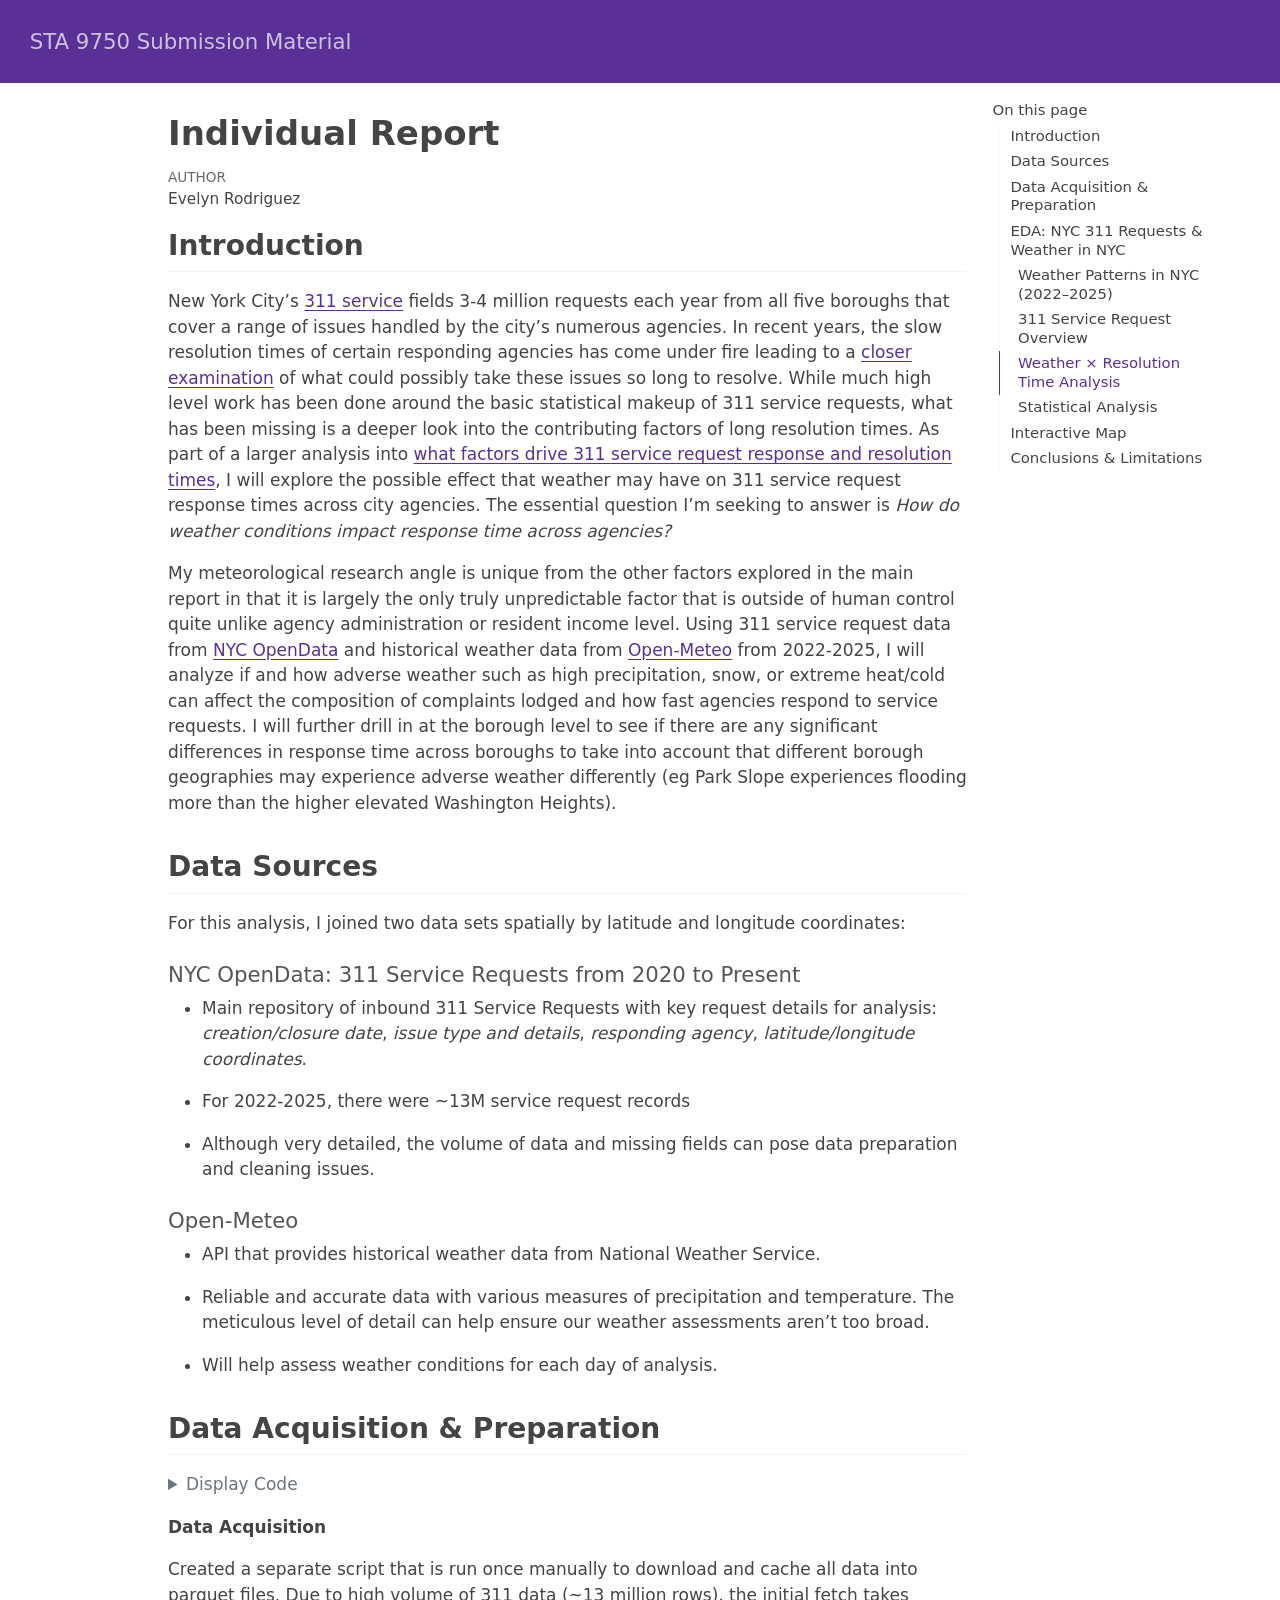
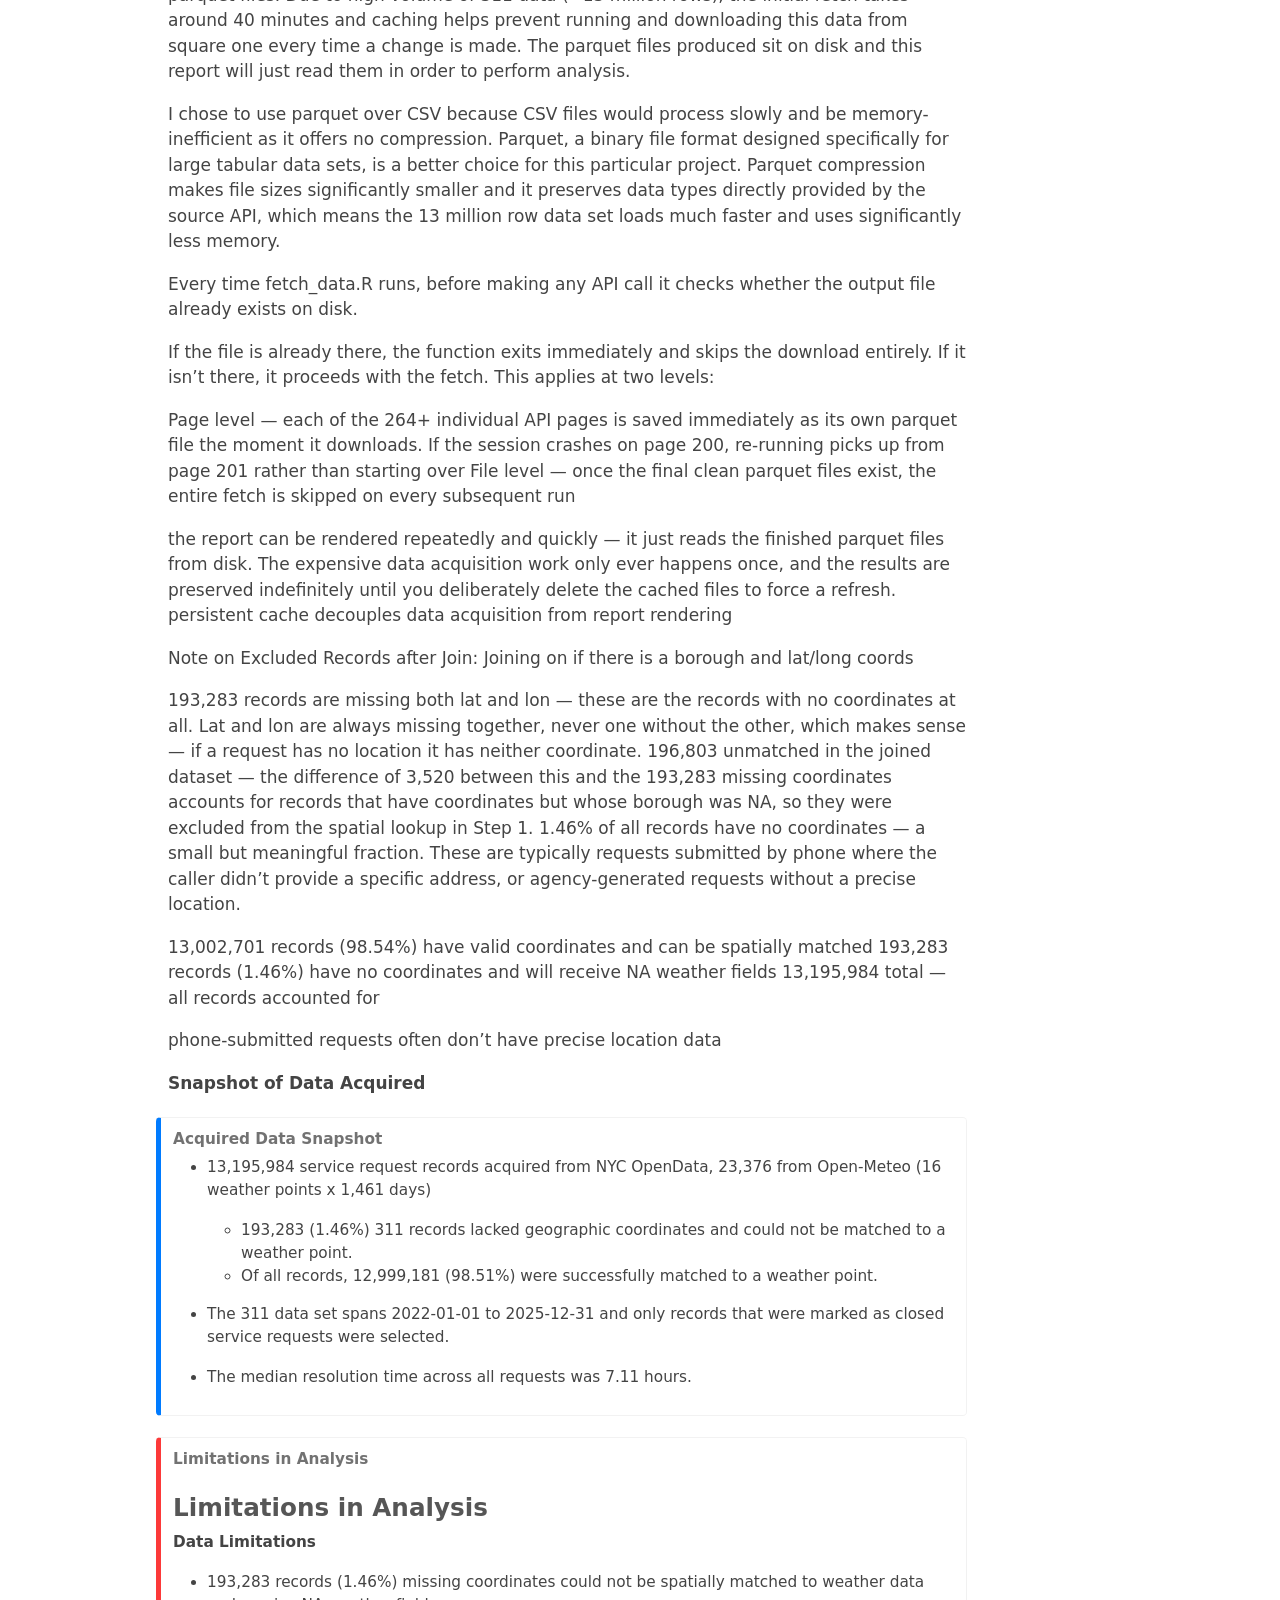
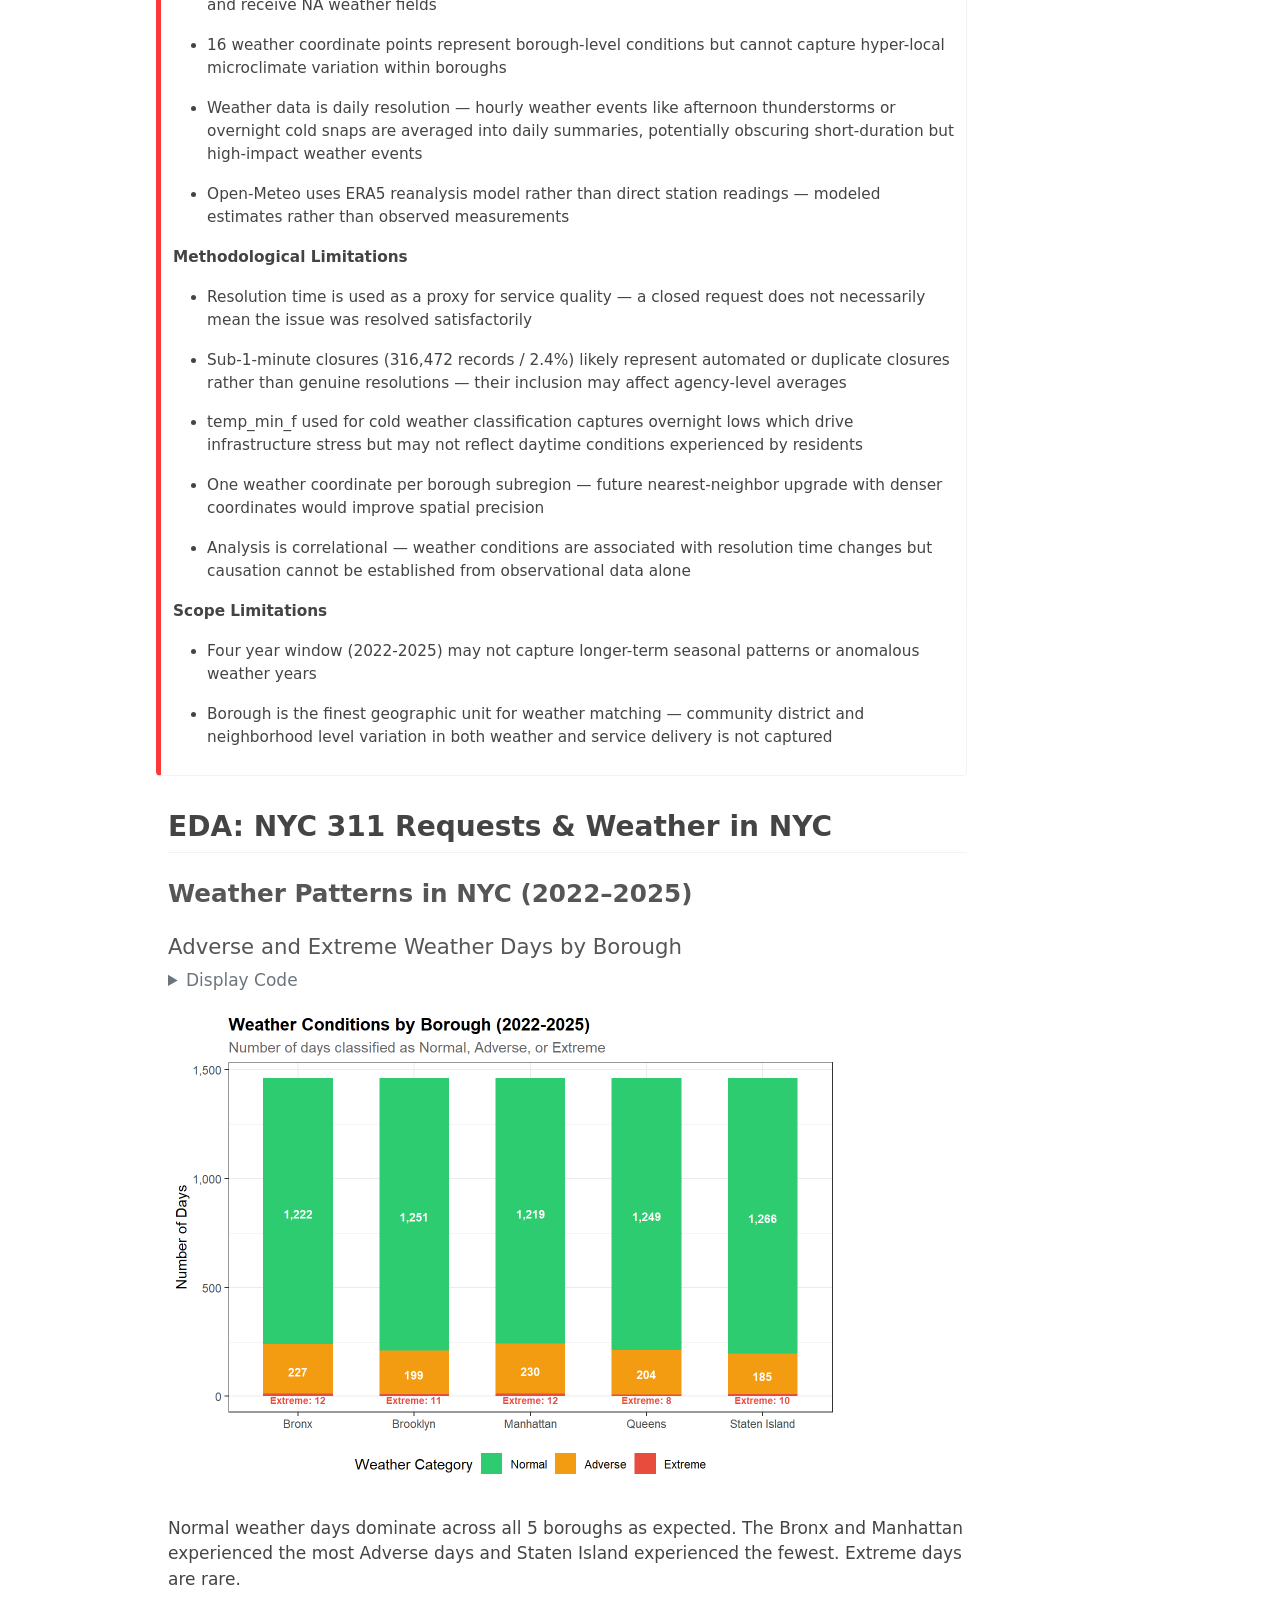
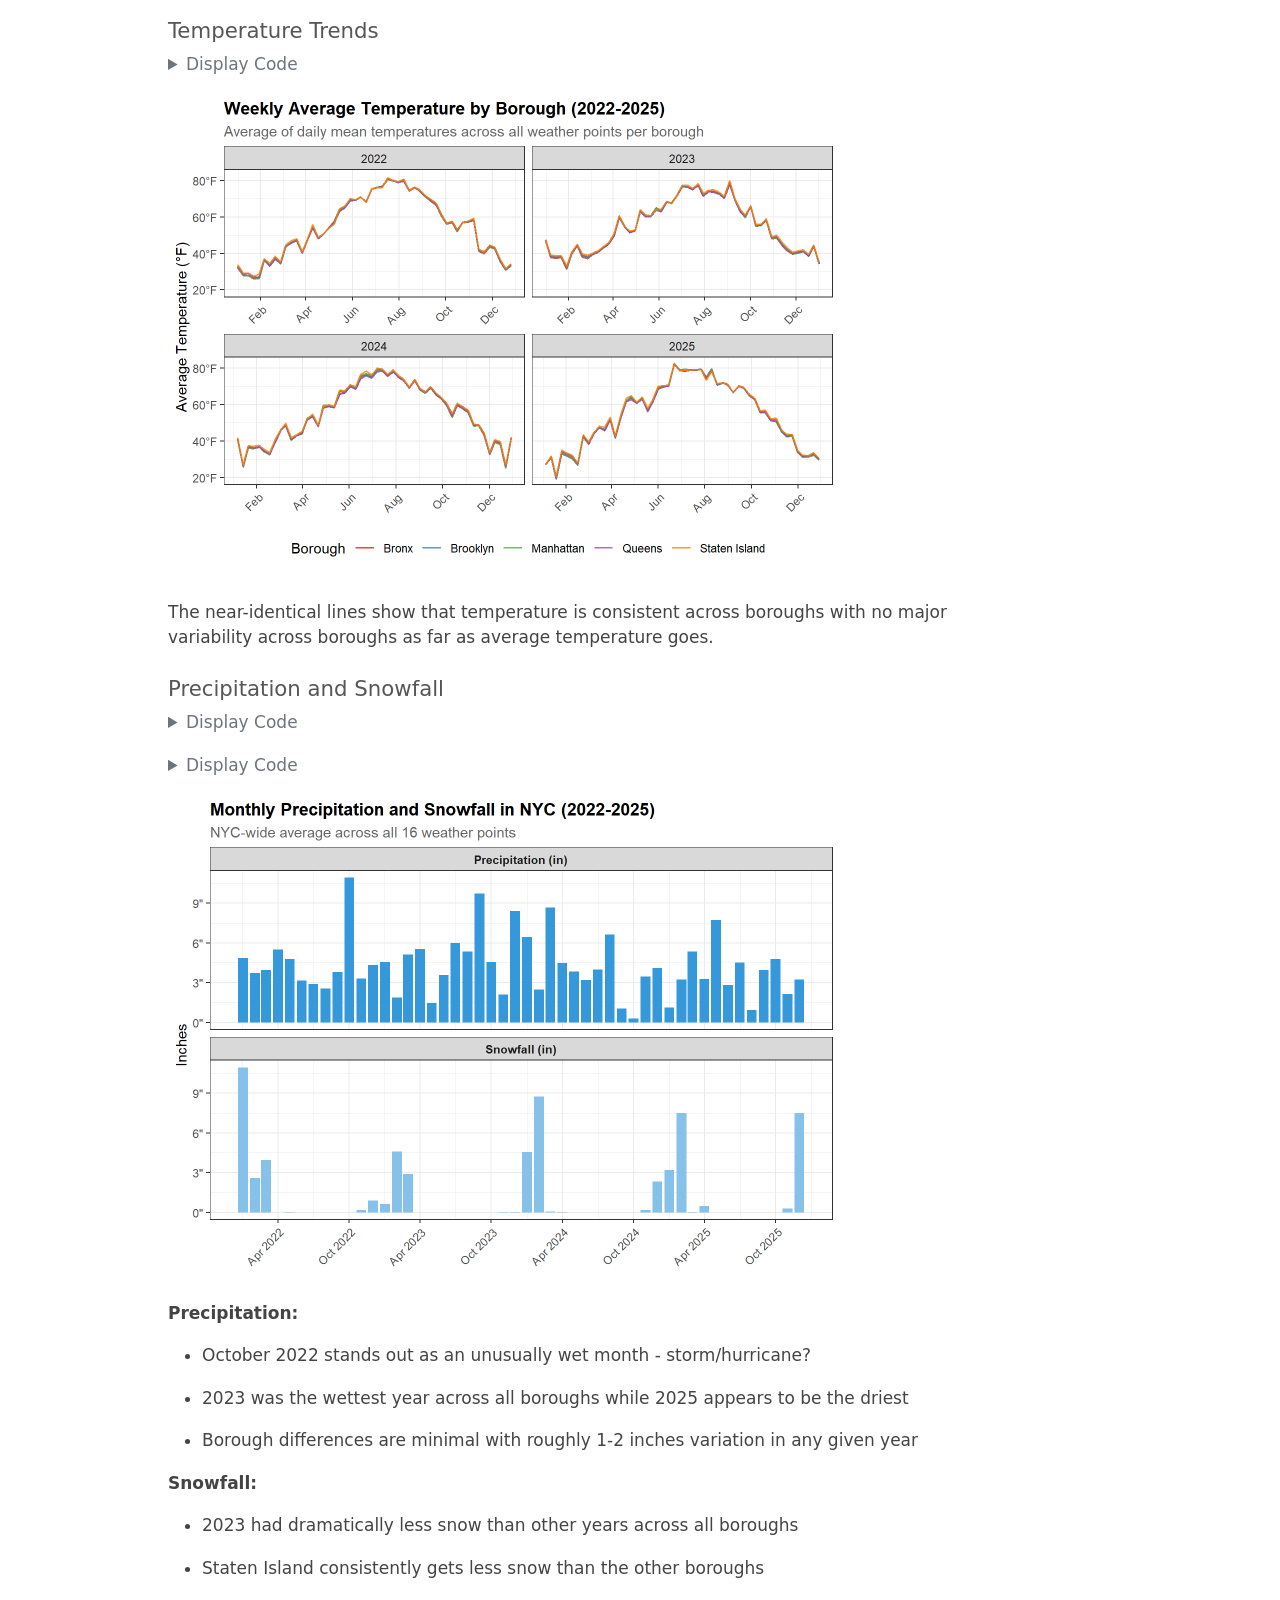
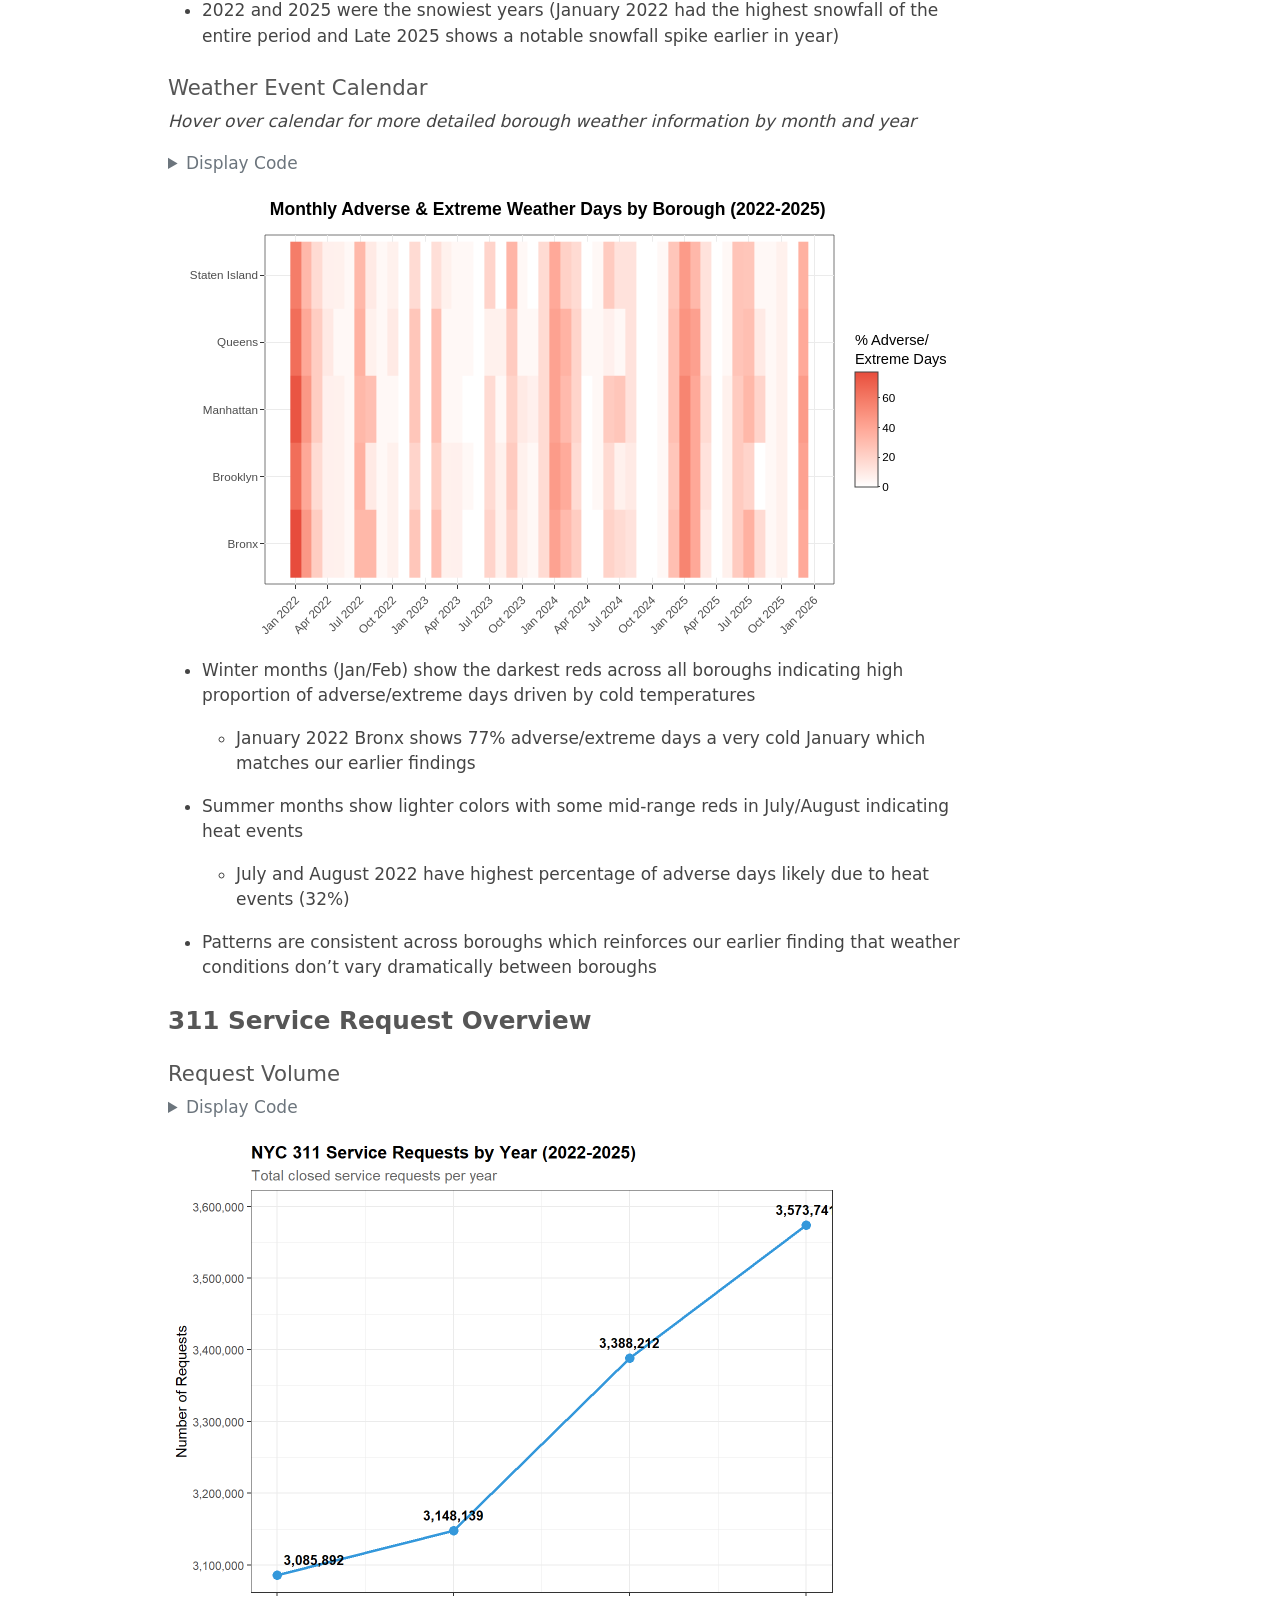
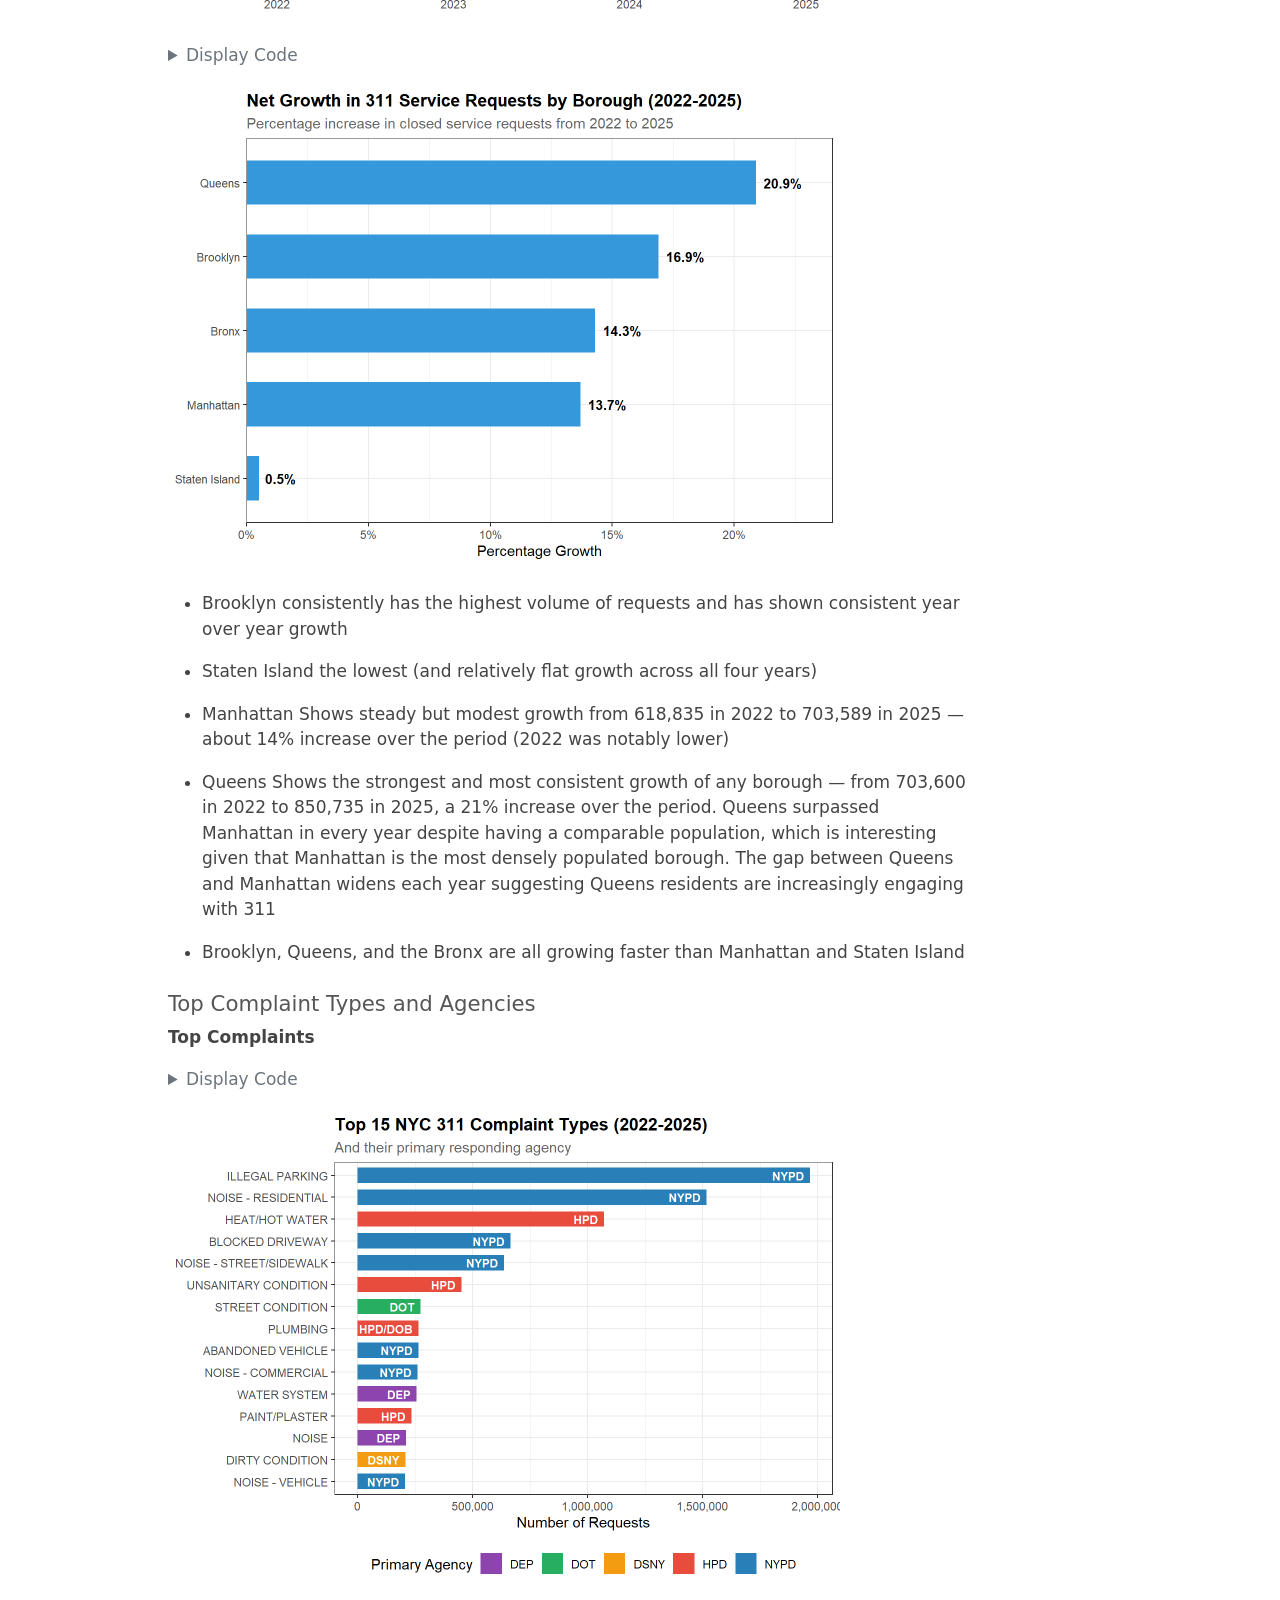
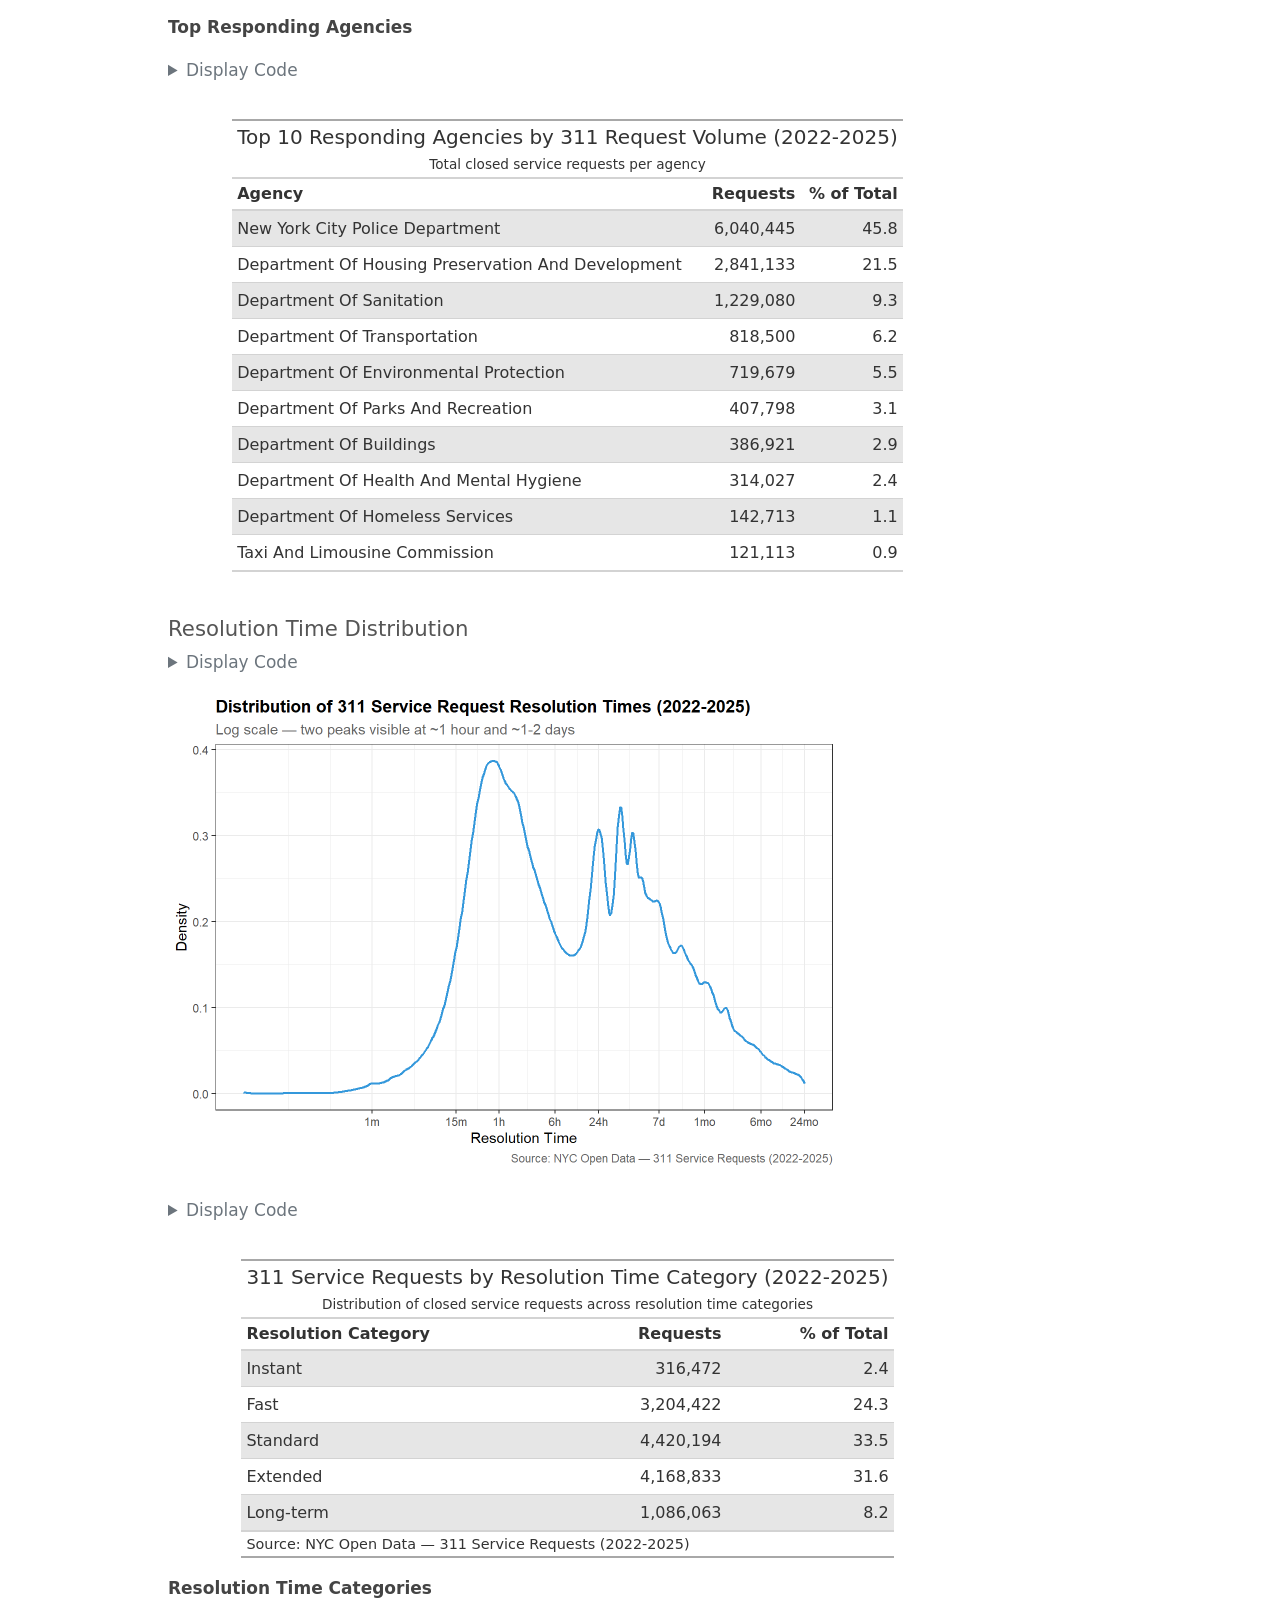
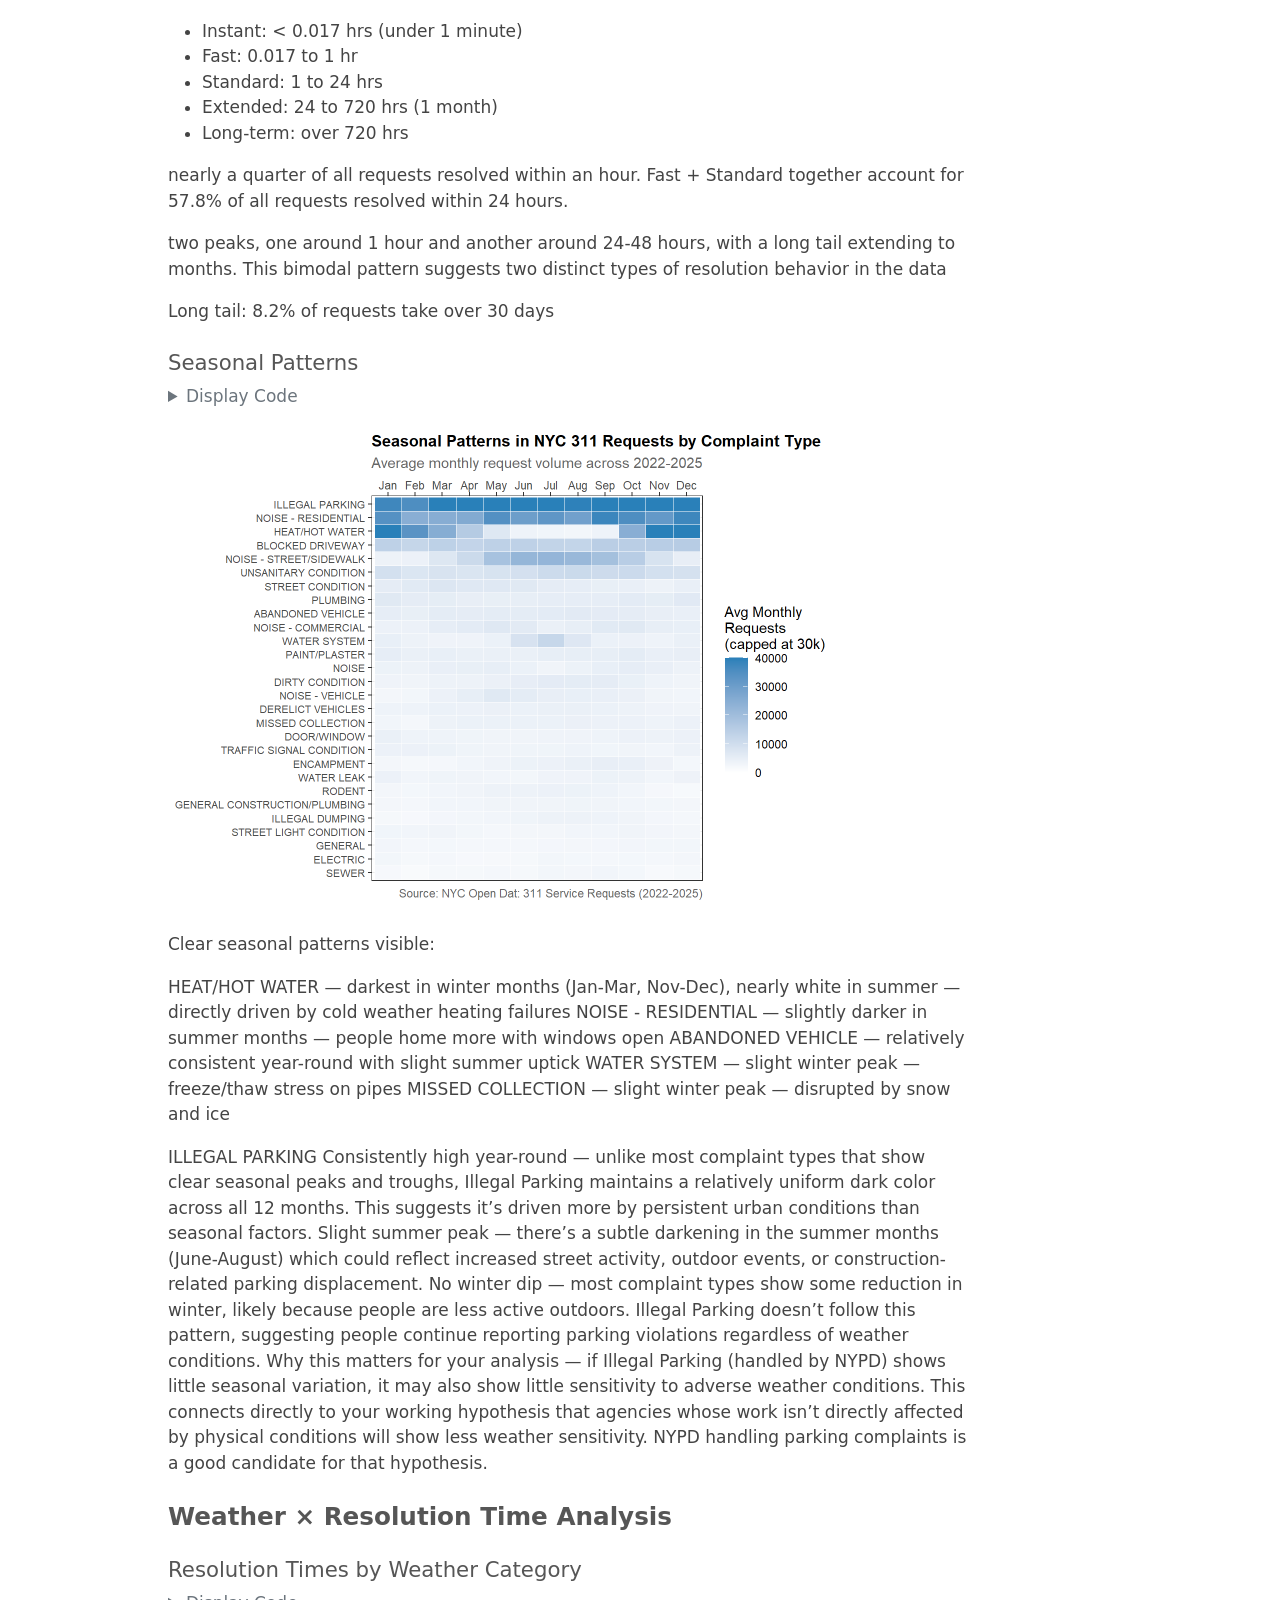
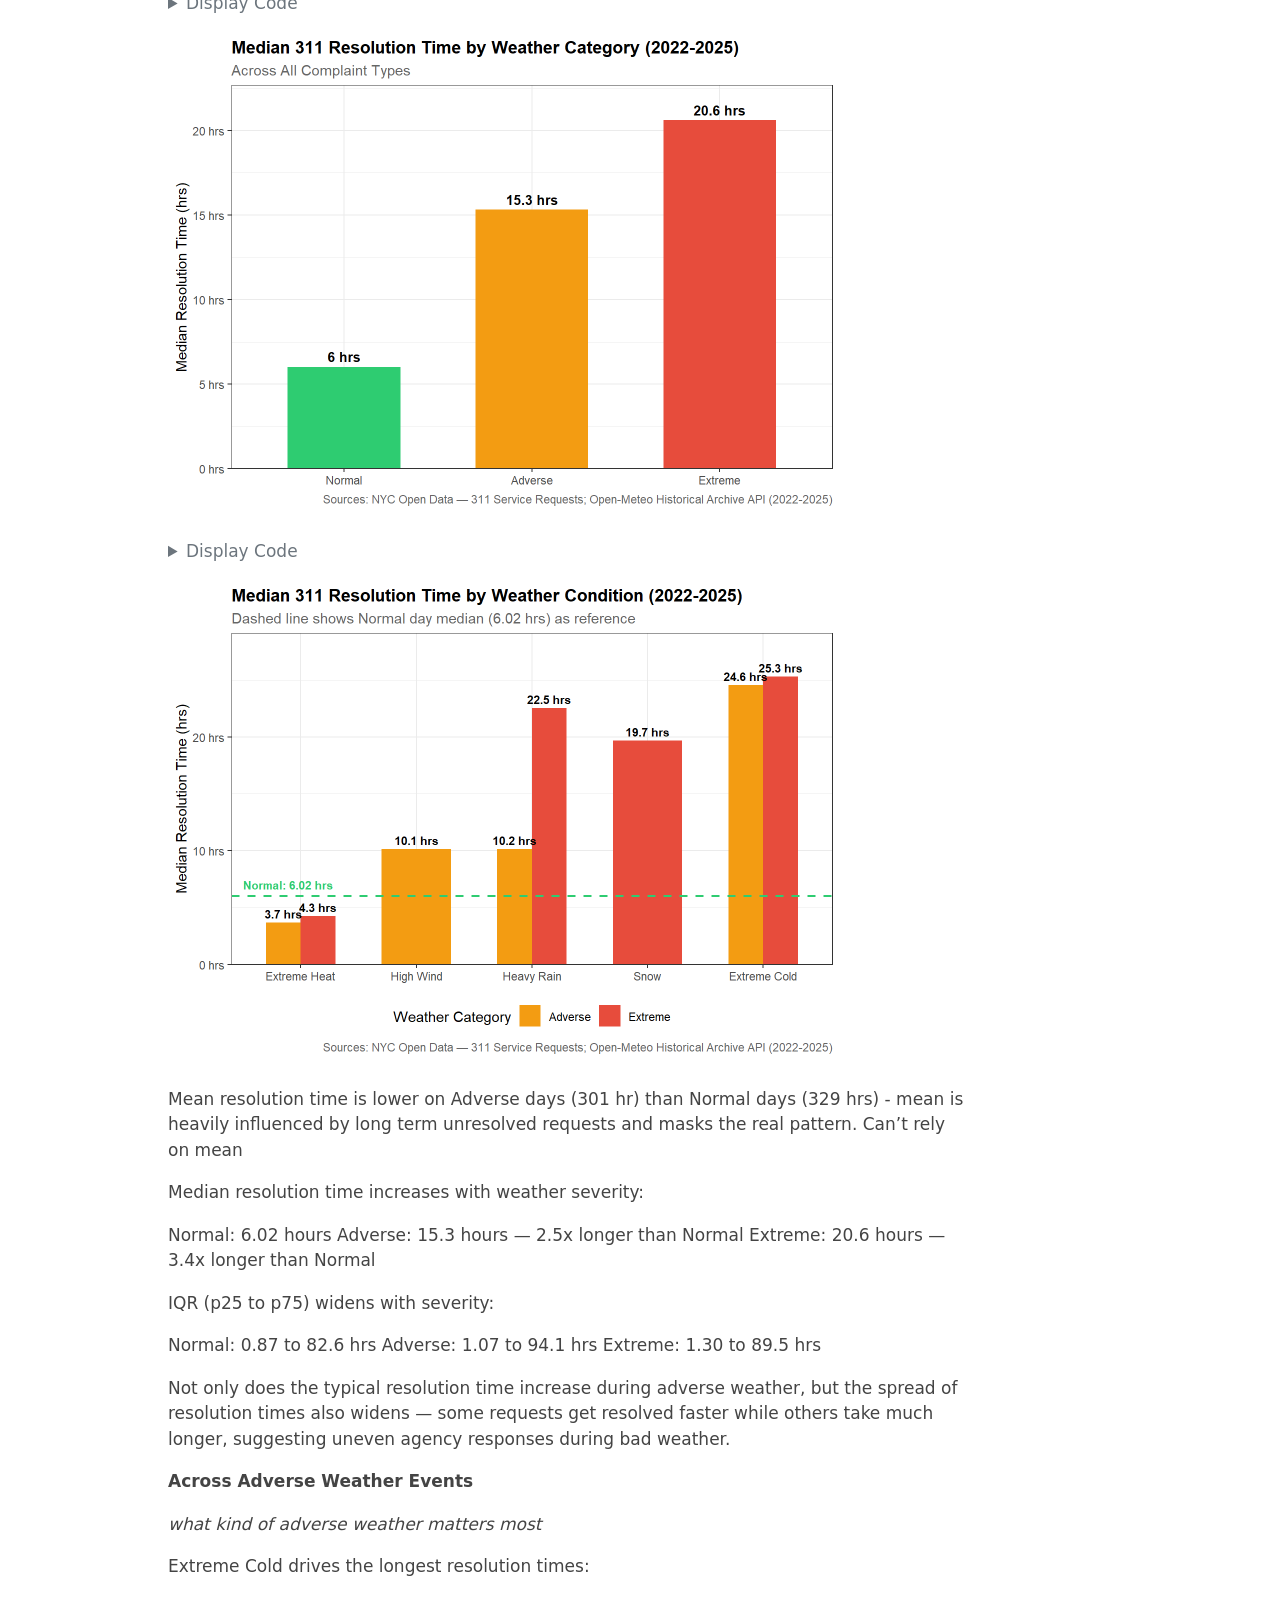
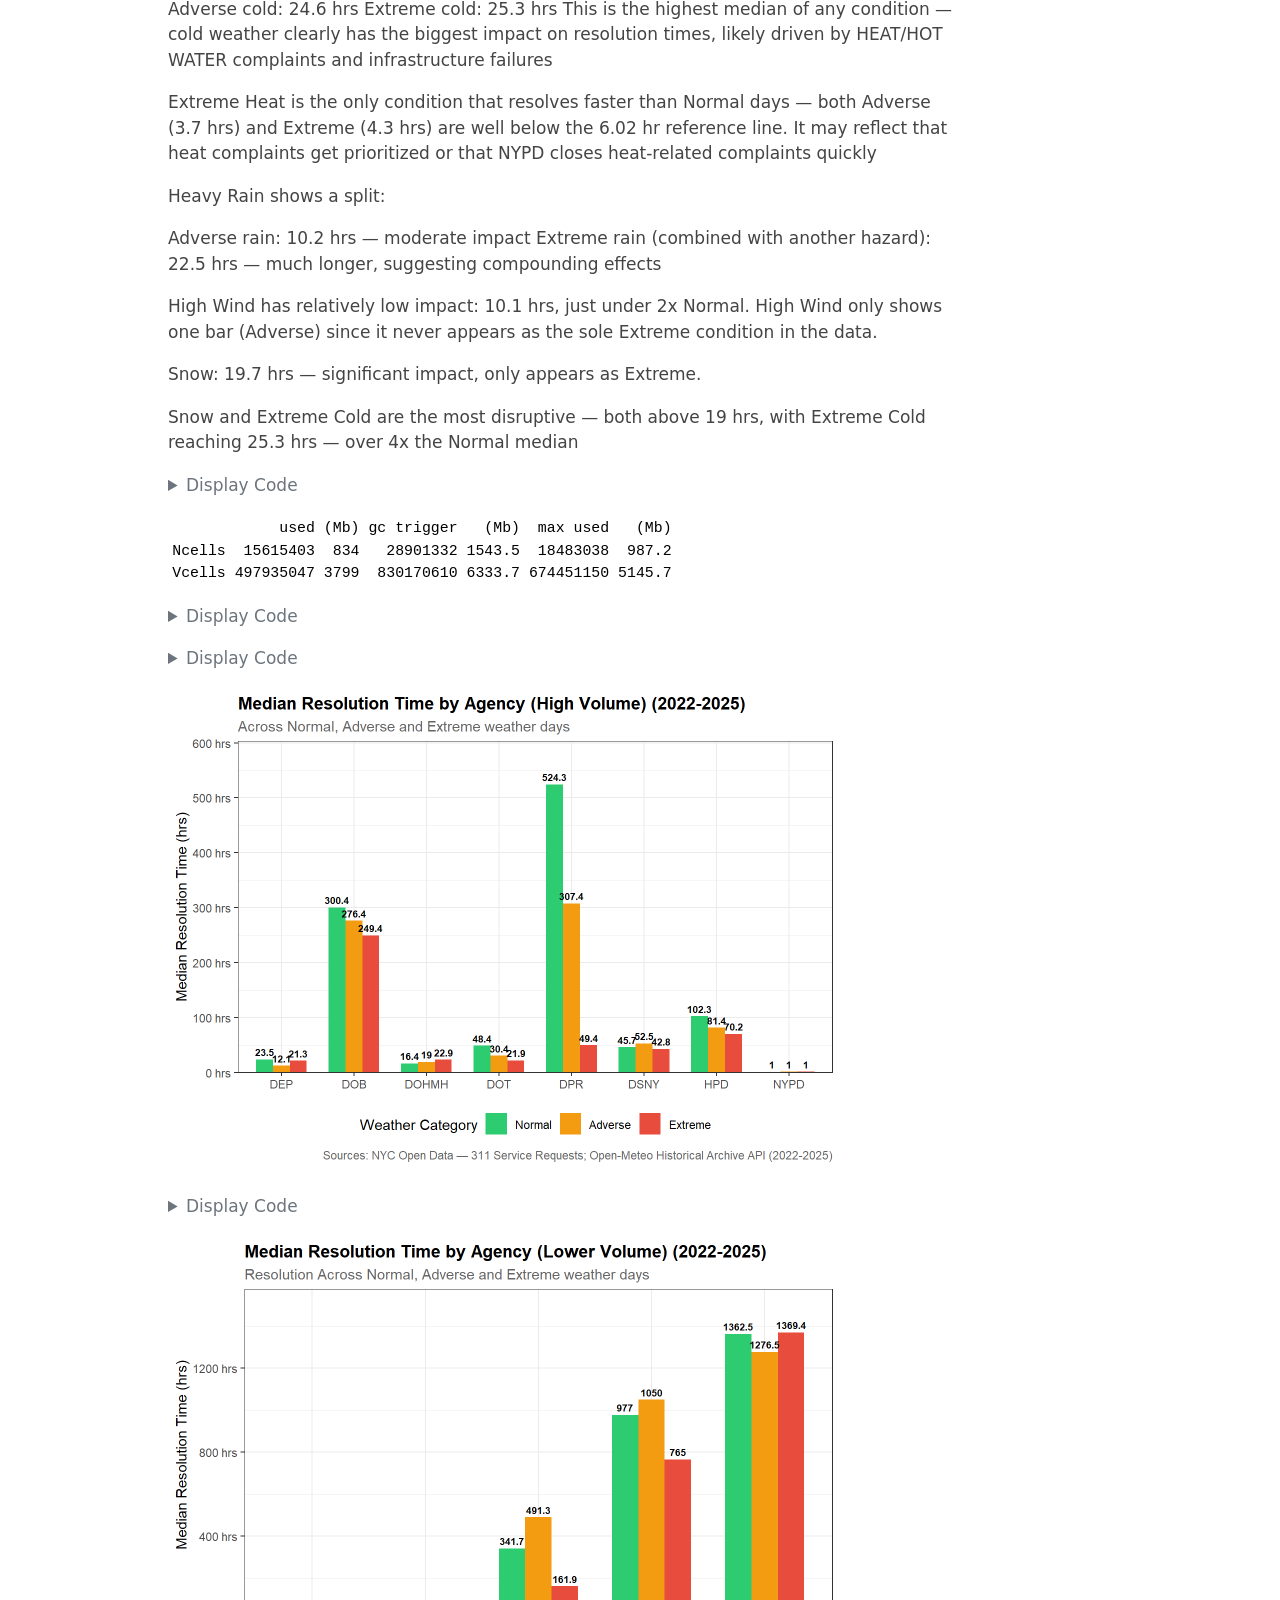
==== commit 0b180167: "Refined prose and finalized regression" ====
--- a/docs/individual_report.html
+++ b/docs/individual_report.html
@@ -156,7 +156,6 @@
   <li><a href="#data-acquisition-preparation" id="toc-data-acquisition-preparation" class="nav-link" data-scroll-target="#data-acquisition-preparation">Data Acquisition &amp; Preparation</a></li>
   <li><a href="#eda-nyc-311-requests-weather-in-nyc" id="toc-eda-nyc-311-requests-weather-in-nyc" class="nav-link" data-scroll-target="#eda-nyc-311-requests-weather-in-nyc">EDA: NYC 311 Requests &amp; Weather in NYC</a>
   <ul class="collapse">
-  <li><a href="#limitations-in-analysis" id="toc-limitations-in-analysis" class="nav-link" data-scroll-target="#limitations-in-analysis">Limitations in Analysis</a></li>
   <li><a href="#weather-patterns-in-nyc-20222025" id="toc-weather-patterns-in-nyc-20222025" class="nav-link" data-scroll-target="#weather-patterns-in-nyc-20222025">Weather Patterns in NYC (2022–2025)</a></li>
   <li><a href="#service-request-overview" id="toc-service-request-overview" class="nav-link" data-scroll-target="#service-request-overview">311 Service Request Overview</a></li>
   <li><a href="#weather-resolution-time-analysis" id="toc-weather-resolution-time-analysis" class="nav-link" data-scroll-target="#weather-resolution-time-analysis">Weather × Resolution Time Analysis</a></li>
@@ -199,13 +198,14 @@
 <h2 class="anchored" data-anchor-id="introduction">Introduction</h2>
 <!-- 
 WRITING NOTES:
-- Introduce the research question: does adverse weather in NYC affect 311 
-  service request resolution times?
+- Introduce the research question: does adverse weather in NYC affect 311 service request resolution times?
 - Briefly describe the two datasets being used
-- State the time period: January 1, 2022 to December 31, 2025
+- time period: January 1, 2022 to December 31, 2025
 - Mention the five boroughs as the geographic scope
 - End with a brief roadmap of what the report covers
 -->
+<p>New York City’s <a href="https://portal.311.nyc.gov/">311 service</a> fields 3-4 million requests each year from all five boroughs that cover a range of issues handled by the city’s numerous agencies. In recent years, the slow resolution times of certain responding agencies has come under fire leading to a <a href="https://council.nyc.gov/data/311-agency/">closer examination</a> of what could possibly take these issues so long to resolve. While much high level work has been done around the basic statistical makeup of 311 service requests, what has been missing is a deeper look into the contributing factors of long resolution times. As part of a larger analysis into <a href="https://raulsolanavarro.github.io/STA9750-2026-SPRING/summary_report">what factors drive 311 service request response and resolution times</a>, I will explore the possible effect that weather may have on 311 service request response times across city agencies. The essential question I’m seeking to answer is <em>How do weather conditions impact response time across agencies?</em></p>
+<p>My meteorological research angle is unique from the other factors explored in the main report in that it is largely the only truly unpredictable factor that is outside of human control quite unlike agency administration or resident income level. Using 311 service request data from <a href="https://data.cityofnewyork.us/Social-Services/311-Service-Requests-from-2020-to-Present/erm2-nwe9/about_data">NYC OpenData</a> and historical weather data from <a href="https://open-meteo.com/">Open-Meteo</a> from 2022-2025, I will analyze if and how adverse weather such as high precipitation, snow, or extreme heat/cold can affect the composition of complaints lodged and how fast agencies respond to service requests. I will further drill in at the borough level to see if there are any significant differences in response time across boroughs to take into account that different borough geographies may experience adverse weather differently (eg Park Slope experiences flooding more than the higher elevated Washington Heights).</p>
 </section>
 <section id="data-sources" class="level2">
 <h2 class="anchored" data-anchor-id="data-sources">Data Sources</h2>
@@ -228,6 +228,23 @@
   * Table of thresholds with sources (NWS, NYC OEM)
   * Explain the Normal/Adverse/Extreme categorization logic
 -->
+<p>For this analysis, I joined two data sets spatially by latitude and longitude coordinates:</p>
+<section id="nyc-opendata-311-service-requests-from-2020-to-present" class="level4">
+<h4 class="anchored" data-anchor-id="nyc-opendata-311-service-requests-from-2020-to-present">NYC OpenData: 311 Service Requests from 2020 to Present</h4>
+<ul>
+<li><p>Main repository of inbound 311 Service Requests with key request details for analysis: <em>creation/closure date</em>, <em>issue type and details</em>, <em>responding agency</em>, <em>latitude/longitude coordinates</em>.</p></li>
+<li><p>For 2022-2025, there were ~13M service request records</p></li>
+<li><p>Although very detailed, the volume of data and missing fields can pose data preparation and cleaning issues.</p></li>
+</ul>
+</section>
+<section id="open-meteo" class="level4">
+<h4 class="anchored" data-anchor-id="open-meteo">Open-Meteo</h4>
+<ul>
+<li><p>API that provides historical weather data from National Weather Service.</p></li>
+<li><p>Reliable and accurate data with various measures of precipitation and temperature. The meticulous level of detail can help ensure our weather assessments aren’t too broad.</p></li>
+<li><p>Will help assess weather conditions for each day of analysis.</p></li>
+</ul>
+</section>
 </section>
 <section id="data-acquisition-preparation" class="level2">
 <h2 class="anchored" data-anchor-id="data-acquisition-preparation">Data Acquisition &amp; Preparation</h2>
@@ -274,13 +291,6 @@
 <span id="cb1-10"><a href="#cb1-10" aria-hidden="true" tabindex="-1"></a>nyc_311_with_weather <span class="ot">&lt;-</span> <span class="fu">read_parquet</span>(<span class="st">"data/individual/nyc_311_with_weather.parquet"</span>)</span></code></pre></div><button title="Copy to Clipboard" class="code-copy-button"><i class="bi"></i></button></div>
 </details>
 </div>
-<p><strong>Snapshot of Data Acquired</strong></p>
-<ul>
-<li><p>Of the 13,195,984 records, 193,283 (1.46%) lacked geographic coordinates and could not be matched to a weather point.</p></li>
-<li><p>The 311 dataset spans 2022-01-01 to 2025-12-31, containing 13,195,984 closed service requests.</p></li>
-<li><p>Of all records, 12,999,181 (98.51%) were successfully matched to a weather point.</p></li>
-<li><p>The median resolution time across all requests was 7.11 hours.</p></li>
-</ul>
 <p><strong>Data Acquisition</strong></p>
 <p>Created a separate script that is run once manually to download and cache all data into parquet files. Due to high volume of 311 data (~13 million rows), the initial fetch takes around 40 minutes and caching helps prevent running and downloading this data from square one every time a change is made. The parquet files produced sit on disk and this report will just read them in order to perform analysis.</p>
 <p>I chose to use parquet over CSV because CSV files would process slowly and be memory-inefficient as it offers no compression. Parquet, a binary file format designed specifically for large tabular data sets, is a better choice for this particular project. Parquet compression makes file sizes significantly smaller and it preserves data types directly provided by the source API, which means the 13 million row data set loads much faster and uses significantly less memory.</p>
@@ -292,37 +302,64 @@
 <p>193,283 records are missing both lat and lon — these are the records with no coordinates at all. Lat and lon are always missing together, never one without the other, which makes sense — if a request has no location it has neither coordinate. 196,803 unmatched in the joined dataset — the difference of 3,520 between this and the 193,283 missing coordinates accounts for records that have coordinates but whose borough was NA, so they were excluded from the spatial lookup in Step 1. 1.46% of all records have no coordinates — a small but meaningful fraction. These are typically requests submitted by phone where the caller didn’t provide a specific address, or agency-generated requests without a precise location.</p>
 <p>13,002,701 records (98.54%) have valid coordinates and can be spatially matched 193,283 records (1.46%) have no coordinates and will receive NA weather fields 13,195,984 total — all records accounted for</p>
 <p>phone-submitted requests often don’t have precise location data</p>
-<div class="cell">
-<details class="code-fold">
-<summary>Display Code</summary>
-<div class="code-copy-outer-scaffold"><div class="sourceCode cell-code" id="cb2"><pre class="sourceCode r code-with-copy"><code class="sourceCode r"><span id="cb2-1"><a href="#cb2-1" aria-hidden="true" tabindex="-1"></a><span class="co"># Summary statistics of the cleaned datasets to validate acquisition</span></span>
-<span id="cb2-2"><a href="#cb2-2" aria-hidden="true" tabindex="-1"></a><span class="co"># This chunk will display a brief summary table confirming row counts,</span></span>
-<span id="cb2-3"><a href="#cb2-3" aria-hidden="true" tabindex="-1"></a><span class="co"># date ranges, and borough coverage for both datasets</span></span></code></pre></div><button title="Copy to Clipboard" class="code-copy-button"><i class="bi"></i></button></div>
-</details>
-</div>
-</section>
-<section id="eda-nyc-311-requests-weather-in-nyc" class="level2">
-<h2 class="anchored" data-anchor-id="eda-nyc-311-requests-weather-in-nyc">EDA: NYC 311 Requests &amp; Weather in NYC</h2>
-<section id="limitations-in-analysis" class="level3">
+<p><strong>Snapshot of Data Acquired</strong></p>
+<div class="callout callout-style-simple callout-note no-icon callout-titled" title="Acquired Data Snapshot">
+<div class="callout-header d-flex align-content-center">
+<div class="callout-icon-container">
+<i class="callout-icon no-icon"></i>
+</div>
+<div class="callout-title-container flex-fill">
+<span class="screen-reader-only">Note</span>Acquired Data Snapshot
+</div>
+</div>
+<div class="callout-body-container callout-body">
+<ul>
+<li><p>13,195,984 service request records acquired from NYC OpenData, 23,376 from Open-Meteo (16 weather points x 1,461 days)</p>
+<ul>
+<li>193,283 (1.46%) 311 records lacked geographic coordinates and could not be matched to a weather point.</li>
+<li>Of all records, 12,999,181 (98.51%) were successfully matched to a weather point.</li>
+</ul></li>
+<li><p>The 311 data set spans 2022-01-01 to 2025-12-31 and only records that were marked as closed service requests were selected.</p></li>
+<li><p>The median resolution time across all requests was 7.11 hours.</p></li>
+</ul>
+</div>
+</div>
+<div class="callout callout-style-simple callout-important no-icon callout-titled" title="Limitations in Analysis">
+<div class="callout-header d-flex align-content-center">
+<div class="callout-icon-container">
+<i class="callout-icon no-icon"></i>
+</div>
+<div class="callout-title-container flex-fill">
+<span class="screen-reader-only">Important</span>Limitations in Analysis
+</div>
+</div>
+<section id="limitations-in-analysis" class="level3 callout-body-container callout-body">
 <h3 class="anchored" data-anchor-id="limitations-in-analysis">Limitations in Analysis</h3>
-<p><strong>Data Limitations</strong> * 193,283 records (1.46%) missing coordinates could not be spatially matched to weather data and receive NA weather fields</p>
+<p><strong>Data Limitations</strong></p>
 <ul>
+<li><p>193,283 records (1.46%) missing coordinates could not be spatially matched to weather data and receive NA weather fields</p></li>
 <li><p>16 weather coordinate points represent borough-level conditions but cannot capture hyper-local microclimate variation within boroughs</p></li>
 <li><p>Weather data is daily resolution — hourly weather events like afternoon thunderstorms or overnight cold snaps are averaged into daily summaries, potentially obscuring short-duration but high-impact weather events</p></li>
 <li><p>Open-Meteo uses ERA5 reanalysis model rather than direct station readings — modeled estimates rather than observed measurements</p></li>
 </ul>
-<p><strong>Methodological Limitations</strong> * Resolution time is used as a proxy for service quality — a closed request does not necessarily mean the issue was resolved satisfactorily</p>
+<p><strong>Methodological Limitations</strong></p>
 <ul>
+<li><p>Resolution time is used as a proxy for service quality — a closed request does not necessarily mean the issue was resolved satisfactorily</p></li>
 <li><p>Sub-1-minute closures (316,472 records / 2.4%) likely represent automated or duplicate closures rather than genuine resolutions — their inclusion may affect agency-level averages</p></li>
 <li><p>temp_min_f used for cold weather classification captures overnight lows which drive infrastructure stress but may not reflect daytime conditions experienced by residents</p></li>
 <li><p>One weather coordinate per borough subregion — future nearest-neighbor upgrade with denser coordinates would improve spatial precision</p></li>
 <li><p>Analysis is correlational — weather conditions are associated with resolution time changes but causation cannot be established from observational data alone</p></li>
 </ul>
-<p><strong>Scope Limitations</strong> * Four year window (2022-2025) may not capture longer-term seasonal patterns or anomalous weather years</p>
+<p><strong>Scope Limitations</strong></p>
 <ul>
-<li>Borough is the finest geographic unit for weather matching — community district and neighborhood level variation in both weather and service delivery is not captured</li>
+<li><p>Four year window (2022-2025) may not capture longer-term seasonal patterns or anomalous weather years</p></li>
+<li><p>Borough is the finest geographic unit for weather matching — community district and neighborhood level variation in both weather and service delivery is not captured</p></li>
 </ul>
 </section>
+</div>
+</section>
+<section id="eda-nyc-311-requests-weather-in-nyc" class="level2">
+<h2 class="anchored" data-anchor-id="eda-nyc-311-requests-weather-in-nyc">EDA: NYC 311 Requests &amp; Weather in NYC</h2>
 <section id="weather-patterns-in-nyc-20222025" class="level3">
 <h3 class="anchored" data-anchor-id="weather-patterns-in-nyc-20222025">Weather Patterns in NYC (2022–2025)</h3>
 <!-- 
@@ -343,72 +380,72 @@
 <div class="cell">
 <details class="code-fold">
 <summary>Display Code</summary>
-<div class="code-copy-outer-scaffold"><div class="sourceCode cell-code" id="cb3"><pre class="sourceCode r code-with-copy"><code class="sourceCode r"><span id="cb3-1"><a href="#cb3-1" aria-hidden="true" tabindex="-1"></a><span class="co"># Bar chart or table: count of Normal/Adverse/Extreme days per borough</span></span>
-<span id="cb3-2"><a href="#cb3-2" aria-hidden="true" tabindex="-1"></a><span class="co"># Use plotly for interactivity</span></span>
-<span id="cb3-3"><a href="#cb3-3" aria-hidden="true" tabindex="-1"></a></span>
-<span id="cb3-4"><a href="#cb3-4" aria-hidden="true" tabindex="-1"></a><span class="co"># Count of days per weather category per borough</span></span>
-<span id="cb3-5"><a href="#cb3-5" aria-hidden="true" tabindex="-1"></a><span class="co"># Aggregated to borough level using the most common weather category</span></span>
-<span id="cb3-6"><a href="#cb3-6" aria-hidden="true" tabindex="-1"></a><span class="co"># across all points within the borough on each day</span></span>
-<span id="cb3-7"><a href="#cb3-7" aria-hidden="true" tabindex="-1"></a>weather_category_by_borough <span class="ot">&lt;-</span> weather <span class="sc">|&gt;</span></span>
-<span id="cb3-8"><a href="#cb3-8" aria-hidden="true" tabindex="-1"></a>  <span class="fu">group_by</span>(borough, date) <span class="sc">|&gt;</span></span>
-<span id="cb3-9"><a href="#cb3-9" aria-hidden="true" tabindex="-1"></a>  <span class="fu">summarise</span>(</span>
-<span id="cb3-10"><a href="#cb3-10" aria-hidden="true" tabindex="-1"></a>    <span class="co"># Most common category across all points in the borough that day</span></span>
-<span id="cb3-11"><a href="#cb3-11" aria-hidden="true" tabindex="-1"></a>    <span class="at">weather_category =</span> <span class="fu">names</span>(<span class="fu">which.max</span>(<span class="fu">table</span>(weather_category))),</span>
-<span id="cb3-12"><a href="#cb3-12" aria-hidden="true" tabindex="-1"></a>    <span class="at">.groups =</span> <span class="st">"drop"</span></span>
-<span id="cb3-13"><a href="#cb3-13" aria-hidden="true" tabindex="-1"></a>  ) <span class="sc">|&gt;</span></span>
-<span id="cb3-14"><a href="#cb3-14" aria-hidden="true" tabindex="-1"></a>  <span class="fu">mutate</span>(</span>
-<span id="cb3-15"><a href="#cb3-15" aria-hidden="true" tabindex="-1"></a>    <span class="at">weather_category =</span> <span class="fu">factor</span>(weather_category,</span>
-<span id="cb3-16"><a href="#cb3-16" aria-hidden="true" tabindex="-1"></a>                              <span class="at">levels =</span> <span class="fu">c</span>(<span class="st">"Normal"</span>, <span class="st">"Adverse"</span>, <span class="st">"Extreme"</span>),</span>
-<span id="cb3-17"><a href="#cb3-17" aria-hidden="true" tabindex="-1"></a>                              <span class="at">ordered =</span> <span class="cn">TRUE</span>)</span>
-<span id="cb3-18"><a href="#cb3-18" aria-hidden="true" tabindex="-1"></a>  ) <span class="sc">|&gt;</span></span>
-<span id="cb3-19"><a href="#cb3-19" aria-hidden="true" tabindex="-1"></a>  <span class="fu">count</span>(borough, weather_category)</span>
-<span id="cb3-20"><a href="#cb3-20" aria-hidden="true" tabindex="-1"></a></span>
-<span id="cb3-21"><a href="#cb3-21" aria-hidden="true" tabindex="-1"></a><span class="co"># Stacked bar chart: count of Normal/Adverse/Extreme days by borough</span></span>
-<span id="cb3-22"><a href="#cb3-22" aria-hidden="true" tabindex="-1"></a>weather_conditions_by_borough <span class="ot">&lt;-</span> <span class="fu">ggplot</span>(weather_category_by_borough,</span>
-<span id="cb3-23"><a href="#cb3-23" aria-hidden="true" tabindex="-1"></a>       <span class="fu">aes</span>(<span class="at">x =</span> borough, <span class="at">y =</span> n, <span class="at">fill =</span> weather_category)) <span class="sc">+</span></span>
-<span id="cb3-24"><a href="#cb3-24" aria-hidden="true" tabindex="-1"></a>  <span class="fu">geom_col</span>(<span class="at">width =</span> <span class="fl">0.6</span>) <span class="sc">+</span></span>
-<span id="cb3-25"><a href="#cb3-25" aria-hidden="true" tabindex="-1"></a>  <span class="co"># Labels for Normal and Adverse — centered inside their segments</span></span>
-<span id="cb3-26"><a href="#cb3-26" aria-hidden="true" tabindex="-1"></a>  <span class="fu">geom_text</span>(</span>
-<span id="cb3-27"><a href="#cb3-27" aria-hidden="true" tabindex="-1"></a>    <span class="at">data     =</span> weather_category_by_borough <span class="sc">|&gt;</span> </span>
-<span id="cb3-28"><a href="#cb3-28" aria-hidden="true" tabindex="-1"></a>                 <span class="fu">filter</span>(weather_category <span class="sc">!=</span> <span class="st">"Extreme"</span>),</span>
-<span id="cb3-29"><a href="#cb3-29" aria-hidden="true" tabindex="-1"></a>    <span class="fu">aes</span>(<span class="at">label =</span> <span class="fu">comma</span>(n)),</span>
-<span id="cb3-30"><a href="#cb3-30" aria-hidden="true" tabindex="-1"></a>    <span class="at">position =</span> <span class="fu">position_stack</span>(<span class="at">vjust =</span> <span class="fl">0.5</span>),</span>
-<span id="cb3-31"><a href="#cb3-31" aria-hidden="true" tabindex="-1"></a>    <span class="at">size     =</span> <span class="dv">3</span>,</span>
-<span id="cb3-32"><a href="#cb3-32" aria-hidden="true" tabindex="-1"></a>    <span class="at">color    =</span> <span class="st">"white"</span>,</span>
-<span id="cb3-33"><a href="#cb3-33" aria-hidden="true" tabindex="-1"></a>    <span class="at">fontface =</span> <span class="st">"bold"</span></span>
-<span id="cb3-34"><a href="#cb3-34" aria-hidden="true" tabindex="-1"></a>  ) <span class="sc">+</span></span>
-<span id="cb3-35"><a href="#cb3-35" aria-hidden="true" tabindex="-1"></a>  <span class="co"># Label for Extreme — positioned above the full bar</span></span>
-<span id="cb3-36"><a href="#cb3-36" aria-hidden="true" tabindex="-1"></a>  <span class="fu">geom_text</span>(</span>
-<span id="cb3-37"><a href="#cb3-37" aria-hidden="true" tabindex="-1"></a>    <span class="at">data     =</span> weather_category_by_borough <span class="sc">|&gt;</span> </span>
-<span id="cb3-38"><a href="#cb3-38" aria-hidden="true" tabindex="-1"></a>                 <span class="fu">filter</span>(weather_category <span class="sc">==</span> <span class="st">"Extreme"</span>),</span>
-<span id="cb3-39"><a href="#cb3-39" aria-hidden="true" tabindex="-1"></a>    <span class="fu">aes</span>(<span class="at">label =</span> <span class="fu">paste0</span>(<span class="st">"Extreme: "</span>, <span class="fu">comma</span>(n)),</span>
-<span id="cb3-40"><a href="#cb3-40" aria-hidden="true" tabindex="-1"></a>        <span class="at">y     =</span> <span class="dv">0</span>),</span>
-<span id="cb3-41"><a href="#cb3-41" aria-hidden="true" tabindex="-1"></a>    <span class="at">vjust    =</span> <span class="fl">1.0</span>,</span>
-<span id="cb3-42"><a href="#cb3-42" aria-hidden="true" tabindex="-1"></a>    <span class="at">size     =</span> <span class="fl">2.5</span>,</span>
-<span id="cb3-43"><a href="#cb3-43" aria-hidden="true" tabindex="-1"></a>    <span class="at">color    =</span> <span class="st">"#e74c3c"</span>,</span>
-<span id="cb3-44"><a href="#cb3-44" aria-hidden="true" tabindex="-1"></a>    <span class="at">fontface =</span> <span class="st">"bold"</span></span>
-<span id="cb3-45"><a href="#cb3-45" aria-hidden="true" tabindex="-1"></a>  ) <span class="sc">+</span></span>
-<span id="cb3-46"><a href="#cb3-46" aria-hidden="true" tabindex="-1"></a>  <span class="fu">scale_fill_manual</span>(</span>
-<span id="cb3-47"><a href="#cb3-47" aria-hidden="true" tabindex="-1"></a>    <span class="at">values =</span> <span class="fu">c</span>(<span class="at">Normal  =</span> <span class="st">"#2ecc71"</span>,</span>
-<span id="cb3-48"><a href="#cb3-48" aria-hidden="true" tabindex="-1"></a>               <span class="at">Adverse =</span> <span class="st">"#f39c12"</span>,</span>
-<span id="cb3-49"><a href="#cb3-49" aria-hidden="true" tabindex="-1"></a>               <span class="at">Extreme =</span> <span class="st">"#e74c3c"</span>),</span>
-<span id="cb3-50"><a href="#cb3-50" aria-hidden="true" tabindex="-1"></a>    <span class="at">name =</span> <span class="st">"Weather Category"</span></span>
-<span id="cb3-51"><a href="#cb3-51" aria-hidden="true" tabindex="-1"></a>  ) <span class="sc">+</span></span>
-<span id="cb3-52"><a href="#cb3-52" aria-hidden="true" tabindex="-1"></a>  <span class="fu">scale_y_continuous</span>(<span class="at">labels =</span> comma) <span class="sc">+</span></span>
-<span id="cb3-53"><a href="#cb3-53" aria-hidden="true" tabindex="-1"></a>  <span class="fu">labs</span>(</span>
-<span id="cb3-54"><a href="#cb3-54" aria-hidden="true" tabindex="-1"></a>    <span class="at">title    =</span> <span class="st">"Weather Conditions by Borough (2022-2025)"</span>,</span>
-<span id="cb3-55"><a href="#cb3-55" aria-hidden="true" tabindex="-1"></a>    <span class="at">subtitle =</span> <span class="st">"Number of days classified as Normal, Adverse, or Extreme"</span>,</span>
-<span id="cb3-56"><a href="#cb3-56" aria-hidden="true" tabindex="-1"></a>    <span class="at">x        =</span> <span class="cn">NULL</span>,</span>
-<span id="cb3-57"><a href="#cb3-57" aria-hidden="true" tabindex="-1"></a>    <span class="at">y        =</span> <span class="st">"Number of Days"</span></span>
-<span id="cb3-58"><a href="#cb3-58" aria-hidden="true" tabindex="-1"></a>  ) <span class="sc">+</span></span>
-<span id="cb3-59"><a href="#cb3-59" aria-hidden="true" tabindex="-1"></a>  <span class="fu">theme_bw</span>() <span class="sc">+</span></span>
-<span id="cb3-60"><a href="#cb3-60" aria-hidden="true" tabindex="-1"></a>  <span class="fu">theme</span>(</span>
-<span id="cb3-61"><a href="#cb3-61" aria-hidden="true" tabindex="-1"></a>    <span class="at">legend.position =</span> <span class="st">"bottom"</span>,</span>
-<span id="cb3-62"><a href="#cb3-62" aria-hidden="true" tabindex="-1"></a>    <span class="at">plot.title      =</span> <span class="fu">element_text</span>(<span class="at">face =</span> <span class="st">"bold"</span>),</span>
-<span id="cb3-63"><a href="#cb3-63" aria-hidden="true" tabindex="-1"></a>    <span class="at">plot.subtitle   =</span> <span class="fu">element_text</span>(<span class="at">color =</span> <span class="st">"gray40"</span>)</span>
-<span id="cb3-64"><a href="#cb3-64" aria-hidden="true" tabindex="-1"></a>  )</span>
-<span id="cb3-65"><a href="#cb3-65" aria-hidden="true" tabindex="-1"></a></span>
-<span id="cb3-66"><a href="#cb3-66" aria-hidden="true" tabindex="-1"></a>weather_conditions_by_borough</span></code></pre></div><button title="Copy to Clipboard" class="code-copy-button"><i class="bi"></i></button></div>
+<div class="code-copy-outer-scaffold"><div class="sourceCode cell-code" id="cb2"><pre class="sourceCode r code-with-copy"><code class="sourceCode r"><span id="cb2-1"><a href="#cb2-1" aria-hidden="true" tabindex="-1"></a><span class="co"># Bar chart or table: count of Normal/Adverse/Extreme days per borough</span></span>
+<span id="cb2-2"><a href="#cb2-2" aria-hidden="true" tabindex="-1"></a><span class="co"># Use plotly for interactivity</span></span>
+<span id="cb2-3"><a href="#cb2-3" aria-hidden="true" tabindex="-1"></a></span>
+<span id="cb2-4"><a href="#cb2-4" aria-hidden="true" tabindex="-1"></a><span class="co"># Count of days per weather category per borough</span></span>
+<span id="cb2-5"><a href="#cb2-5" aria-hidden="true" tabindex="-1"></a><span class="co"># Aggregated to borough level using the most common weather category</span></span>
+<span id="cb2-6"><a href="#cb2-6" aria-hidden="true" tabindex="-1"></a><span class="co"># across all points within the borough on each day</span></span>
+<span id="cb2-7"><a href="#cb2-7" aria-hidden="true" tabindex="-1"></a>weather_category_by_borough <span class="ot">&lt;-</span> weather <span class="sc">|&gt;</span></span>
+<span id="cb2-8"><a href="#cb2-8" aria-hidden="true" tabindex="-1"></a>  <span class="fu">group_by</span>(borough, date) <span class="sc">|&gt;</span></span>
+<span id="cb2-9"><a href="#cb2-9" aria-hidden="true" tabindex="-1"></a>  <span class="fu">summarise</span>(</span>
+<span id="cb2-10"><a href="#cb2-10" aria-hidden="true" tabindex="-1"></a>    <span class="co"># Most common category across all points in the borough that day</span></span>
+<span id="cb2-11"><a href="#cb2-11" aria-hidden="true" tabindex="-1"></a>    <span class="at">weather_category =</span> <span class="fu">names</span>(<span class="fu">which.max</span>(<span class="fu">table</span>(weather_category))),</span>
+<span id="cb2-12"><a href="#cb2-12" aria-hidden="true" tabindex="-1"></a>    <span class="at">.groups =</span> <span class="st">"drop"</span></span>
+<span id="cb2-13"><a href="#cb2-13" aria-hidden="true" tabindex="-1"></a>  ) <span class="sc">|&gt;</span></span>
+<span id="cb2-14"><a href="#cb2-14" aria-hidden="true" tabindex="-1"></a>  <span class="fu">mutate</span>(</span>
+<span id="cb2-15"><a href="#cb2-15" aria-hidden="true" tabindex="-1"></a>    <span class="at">weather_category =</span> <span class="fu">factor</span>(weather_category,</span>
+<span id="cb2-16"><a href="#cb2-16" aria-hidden="true" tabindex="-1"></a>                              <span class="at">levels =</span> <span class="fu">c</span>(<span class="st">"Normal"</span>, <span class="st">"Adverse"</span>, <span class="st">"Extreme"</span>),</span>
+<span id="cb2-17"><a href="#cb2-17" aria-hidden="true" tabindex="-1"></a>                              <span class="at">ordered =</span> <span class="cn">TRUE</span>)</span>
+<span id="cb2-18"><a href="#cb2-18" aria-hidden="true" tabindex="-1"></a>  ) <span class="sc">|&gt;</span></span>
+<span id="cb2-19"><a href="#cb2-19" aria-hidden="true" tabindex="-1"></a>  <span class="fu">count</span>(borough, weather_category)</span>
+<span id="cb2-20"><a href="#cb2-20" aria-hidden="true" tabindex="-1"></a></span>
+<span id="cb2-21"><a href="#cb2-21" aria-hidden="true" tabindex="-1"></a><span class="co"># Stacked bar chart: count of Normal/Adverse/Extreme days by borough</span></span>
+<span id="cb2-22"><a href="#cb2-22" aria-hidden="true" tabindex="-1"></a>weather_conditions_by_borough <span class="ot">&lt;-</span> <span class="fu">ggplot</span>(weather_category_by_borough,</span>
+<span id="cb2-23"><a href="#cb2-23" aria-hidden="true" tabindex="-1"></a>       <span class="fu">aes</span>(<span class="at">x =</span> borough, <span class="at">y =</span> n, <span class="at">fill =</span> weather_category)) <span class="sc">+</span></span>
+<span id="cb2-24"><a href="#cb2-24" aria-hidden="true" tabindex="-1"></a>  <span class="fu">geom_col</span>(<span class="at">width =</span> <span class="fl">0.6</span>) <span class="sc">+</span></span>
+<span id="cb2-25"><a href="#cb2-25" aria-hidden="true" tabindex="-1"></a>  <span class="co"># Labels for Normal and Adverse — centered inside their segments</span></span>
+<span id="cb2-26"><a href="#cb2-26" aria-hidden="true" tabindex="-1"></a>  <span class="fu">geom_text</span>(</span>
+<span id="cb2-27"><a href="#cb2-27" aria-hidden="true" tabindex="-1"></a>    <span class="at">data     =</span> weather_category_by_borough <span class="sc">|&gt;</span> </span>
+<span id="cb2-28"><a href="#cb2-28" aria-hidden="true" tabindex="-1"></a>                 <span class="fu">filter</span>(weather_category <span class="sc">!=</span> <span class="st">"Extreme"</span>),</span>
+<span id="cb2-29"><a href="#cb2-29" aria-hidden="true" tabindex="-1"></a>    <span class="fu">aes</span>(<span class="at">label =</span> <span class="fu">comma</span>(n)),</span>
+<span id="cb2-30"><a href="#cb2-30" aria-hidden="true" tabindex="-1"></a>    <span class="at">position =</span> <span class="fu">position_stack</span>(<span class="at">vjust =</span> <span class="fl">0.5</span>),</span>
+<span id="cb2-31"><a href="#cb2-31" aria-hidden="true" tabindex="-1"></a>    <span class="at">size     =</span> <span class="dv">3</span>,</span>
+<span id="cb2-32"><a href="#cb2-32" aria-hidden="true" tabindex="-1"></a>    <span class="at">color    =</span> <span class="st">"white"</span>,</span>
+<span id="cb2-33"><a href="#cb2-33" aria-hidden="true" tabindex="-1"></a>    <span class="at">fontface =</span> <span class="st">"bold"</span></span>
+<span id="cb2-34"><a href="#cb2-34" aria-hidden="true" tabindex="-1"></a>  ) <span class="sc">+</span></span>
+<span id="cb2-35"><a href="#cb2-35" aria-hidden="true" tabindex="-1"></a>  <span class="co"># Label for Extreme — positioned above the full bar</span></span>
+<span id="cb2-36"><a href="#cb2-36" aria-hidden="true" tabindex="-1"></a>  <span class="fu">geom_text</span>(</span>
+<span id="cb2-37"><a href="#cb2-37" aria-hidden="true" tabindex="-1"></a>    <span class="at">data     =</span> weather_category_by_borough <span class="sc">|&gt;</span> </span>
+<span id="cb2-38"><a href="#cb2-38" aria-hidden="true" tabindex="-1"></a>                 <span class="fu">filter</span>(weather_category <span class="sc">==</span> <span class="st">"Extreme"</span>),</span>
+<span id="cb2-39"><a href="#cb2-39" aria-hidden="true" tabindex="-1"></a>    <span class="fu">aes</span>(<span class="at">label =</span> <span class="fu">paste0</span>(<span class="st">"Extreme: "</span>, <span class="fu">comma</span>(n)),</span>
+<span id="cb2-40"><a href="#cb2-40" aria-hidden="true" tabindex="-1"></a>        <span class="at">y     =</span> <span class="dv">0</span>),</span>
+<span id="cb2-41"><a href="#cb2-41" aria-hidden="true" tabindex="-1"></a>    <span class="at">vjust    =</span> <span class="fl">1.0</span>,</span>
+<span id="cb2-42"><a href="#cb2-42" aria-hidden="true" tabindex="-1"></a>    <span class="at">size     =</span> <span class="fl">2.5</span>,</span>
+<span id="cb2-43"><a href="#cb2-43" aria-hidden="true" tabindex="-1"></a>    <span class="at">color    =</span> <span class="st">"#e74c3c"</span>,</span>
+<span id="cb2-44"><a href="#cb2-44" aria-hidden="true" tabindex="-1"></a>    <span class="at">fontface =</span> <span class="st">"bold"</span></span>
+<span id="cb2-45"><a href="#cb2-45" aria-hidden="true" tabindex="-1"></a>  ) <span class="sc">+</span></span>
+<span id="cb2-46"><a href="#cb2-46" aria-hidden="true" tabindex="-1"></a>  <span class="fu">scale_fill_manual</span>(</span>
+<span id="cb2-47"><a href="#cb2-47" aria-hidden="true" tabindex="-1"></a>    <span class="at">values =</span> <span class="fu">c</span>(<span class="at">Normal  =</span> <span class="st">"#2ecc71"</span>,</span>
+<span id="cb2-48"><a href="#cb2-48" aria-hidden="true" tabindex="-1"></a>               <span class="at">Adverse =</span> <span class="st">"#f39c12"</span>,</span>
+<span id="cb2-49"><a href="#cb2-49" aria-hidden="true" tabindex="-1"></a>               <span class="at">Extreme =</span> <span class="st">"#e74c3c"</span>),</span>
+<span id="cb2-50"><a href="#cb2-50" aria-hidden="true" tabindex="-1"></a>    <span class="at">name =</span> <span class="st">"Weather Category"</span></span>
+<span id="cb2-51"><a href="#cb2-51" aria-hidden="true" tabindex="-1"></a>  ) <span class="sc">+</span></span>
+<span id="cb2-52"><a href="#cb2-52" aria-hidden="true" tabindex="-1"></a>  <span class="fu">scale_y_continuous</span>(<span class="at">labels =</span> comma) <span class="sc">+</span></span>
+<span id="cb2-53"><a href="#cb2-53" aria-hidden="true" tabindex="-1"></a>  <span class="fu">labs</span>(</span>
+<span id="cb2-54"><a href="#cb2-54" aria-hidden="true" tabindex="-1"></a>    <span class="at">title    =</span> <span class="st">"Weather Conditions by Borough (2022-2025)"</span>,</span>
+<span id="cb2-55"><a href="#cb2-55" aria-hidden="true" tabindex="-1"></a>    <span class="at">subtitle =</span> <span class="st">"Number of days classified as Normal, Adverse, or Extreme"</span>,</span>
+<span id="cb2-56"><a href="#cb2-56" aria-hidden="true" tabindex="-1"></a>    <span class="at">x        =</span> <span class="cn">NULL</span>,</span>
+<span id="cb2-57"><a href="#cb2-57" aria-hidden="true" tabindex="-1"></a>    <span class="at">y        =</span> <span class="st">"Number of Days"</span></span>
+<span id="cb2-58"><a href="#cb2-58" aria-hidden="true" tabindex="-1"></a>  ) <span class="sc">+</span></span>
+<span id="cb2-59"><a href="#cb2-59" aria-hidden="true" tabindex="-1"></a>  <span class="fu">theme_bw</span>() <span class="sc">+</span></span>
+<span id="cb2-60"><a href="#cb2-60" aria-hidden="true" tabindex="-1"></a>  <span class="fu">theme</span>(</span>
+<span id="cb2-61"><a href="#cb2-61" aria-hidden="true" tabindex="-1"></a>    <span class="at">legend.position =</span> <span class="st">"bottom"</span>,</span>
+<span id="cb2-62"><a href="#cb2-62" aria-hidden="true" tabindex="-1"></a>    <span class="at">plot.title      =</span> <span class="fu">element_text</span>(<span class="at">face =</span> <span class="st">"bold"</span>),</span>
+<span id="cb2-63"><a href="#cb2-63" aria-hidden="true" tabindex="-1"></a>    <span class="at">plot.subtitle   =</span> <span class="fu">element_text</span>(<span class="at">color =</span> <span class="st">"gray40"</span>)</span>
+<span id="cb2-64"><a href="#cb2-64" aria-hidden="true" tabindex="-1"></a>  )</span>
+<span id="cb2-65"><a href="#cb2-65" aria-hidden="true" tabindex="-1"></a></span>
+<span id="cb2-66"><a href="#cb2-66" aria-hidden="true" tabindex="-1"></a>weather_conditions_by_borough</span></code></pre></div><button title="Copy to Clipboard" class="code-copy-button"><i class="bi"></i></button></div>
 </details>
 <div class="cell-output-display">
 <div>
@@ -432,64 +469,64 @@
 <div class="cell">
 <details class="code-fold">
 <summary>Display Code</summary>
-<div class="code-copy-outer-scaffold"><div class="sourceCode cell-code" id="cb4"><pre class="sourceCode r code-with-copy"><code class="sourceCode r"><span id="cb4-1"><a href="#cb4-1" aria-hidden="true" tabindex="-1"></a><span class="co"># Time series: daily avg temperature by borough over 2022-2025</span></span>
-<span id="cb4-2"><a href="#cb4-2" aria-hidden="true" tabindex="-1"></a><span class="co"># Annotate notable extreme heat and cold periods</span></span>
-<span id="cb4-3"><a href="#cb4-3" aria-hidden="true" tabindex="-1"></a></span>
-<span id="cb4-4"><a href="#cb4-4" aria-hidden="true" tabindex="-1"></a></span>
-<span id="cb4-5"><a href="#cb4-5" aria-hidden="true" tabindex="-1"></a><span class="co"># Aggregate daily temperature to borough level by averaging across all</span></span>
-<span id="cb4-6"><a href="#cb4-6" aria-hidden="true" tabindex="-1"></a><span class="co"># weather points within each borough, then compute weekly averages</span></span>
-<span id="cb4-7"><a href="#cb4-7" aria-hidden="true" tabindex="-1"></a>weather_temp_weekly <span class="ot">&lt;-</span> weather <span class="sc">|&gt;</span></span>
-<span id="cb4-8"><a href="#cb4-8" aria-hidden="true" tabindex="-1"></a>  <span class="co"># Step 1: average across points within each borough for each day</span></span>
-<span id="cb4-9"><a href="#cb4-9" aria-hidden="true" tabindex="-1"></a>  <span class="fu">group_by</span>(borough, date) <span class="sc">|&gt;</span></span>
-<span id="cb4-10"><a href="#cb4-10" aria-hidden="true" tabindex="-1"></a>  <span class="fu">summarise</span>(</span>
-<span id="cb4-11"><a href="#cb4-11" aria-hidden="true" tabindex="-1"></a>    <span class="at">daily_avg_temp =</span> <span class="fu">mean</span>(temp_avg_f, <span class="at">na.rm =</span> <span class="cn">TRUE</span>),</span>
-<span id="cb4-12"><a href="#cb4-12" aria-hidden="true" tabindex="-1"></a>    <span class="at">.groups =</span> <span class="st">"drop"</span></span>
-<span id="cb4-13"><a href="#cb4-13" aria-hidden="true" tabindex="-1"></a>  ) <span class="sc">|&gt;</span></span>
-<span id="cb4-14"><a href="#cb4-14" aria-hidden="true" tabindex="-1"></a>  <span class="co"># Step 2: aggregate daily values to weekly averages</span></span>
-<span id="cb4-15"><a href="#cb4-15" aria-hidden="true" tabindex="-1"></a>  <span class="co"># floor_date() rounds down to the nearest Sunday for each date</span></span>
-<span id="cb4-16"><a href="#cb4-16" aria-hidden="true" tabindex="-1"></a>  <span class="fu">mutate</span>(<span class="at">week =</span> <span class="fu">floor_date</span>(date, <span class="st">"week"</span>)) <span class="sc">|&gt;</span></span>
-<span id="cb4-17"><a href="#cb4-17" aria-hidden="true" tabindex="-1"></a>  <span class="fu">group_by</span>(borough, week) <span class="sc">|&gt;</span></span>
-<span id="cb4-18"><a href="#cb4-18" aria-hidden="true" tabindex="-1"></a>  <span class="fu">summarise</span>(</span>
-<span id="cb4-19"><a href="#cb4-19" aria-hidden="true" tabindex="-1"></a>    <span class="at">weekly_avg_temp =</span> <span class="fu">mean</span>(daily_avg_temp, <span class="at">na.rm =</span> <span class="cn">TRUE</span>),</span>
-<span id="cb4-20"><a href="#cb4-20" aria-hidden="true" tabindex="-1"></a>    <span class="at">.groups =</span> <span class="st">"drop"</span></span>
-<span id="cb4-21"><a href="#cb4-21" aria-hidden="true" tabindex="-1"></a>  ) <span class="sc">|&gt;</span></span>
-<span id="cb4-22"><a href="#cb4-22" aria-hidden="true" tabindex="-1"></a>  <span class="co"># Step 3: extract year from week for faceting by year</span></span>
-<span id="cb4-23"><a href="#cb4-23" aria-hidden="true" tabindex="-1"></a>  <span class="co"># filter removes the 2021-12-26 week that floor_date() creates</span></span>
-<span id="cb4-24"><a href="#cb4-24" aria-hidden="true" tabindex="-1"></a>  <span class="co"># when rounding down dates in the first week of January 2022</span></span>
-<span id="cb4-25"><a href="#cb4-25" aria-hidden="true" tabindex="-1"></a>  <span class="fu">mutate</span>(<span class="at">year =</span> <span class="fu">year</span>(week)) <span class="sc">|&gt;</span></span>
-<span id="cb4-26"><a href="#cb4-26" aria-hidden="true" tabindex="-1"></a>  <span class="fu">filter</span>(year <span class="sc">&gt;=</span> <span class="dv">2022</span>)</span>
-<span id="cb4-27"><a href="#cb4-27" aria-hidden="true" tabindex="-1"></a></span>
-<span id="cb4-28"><a href="#cb4-28" aria-hidden="true" tabindex="-1"></a><span class="co"># Line chart: weekly average temperature by borough faceted by year</span></span>
-<span id="cb4-29"><a href="#cb4-29" aria-hidden="true" tabindex="-1"></a><span class="co"># Each panel shows one year allowing clear comparison of seasonal patterns</span></span>
-<span id="cb4-30"><a href="#cb4-30" aria-hidden="true" tabindex="-1"></a>weather_temp_trends <span class="ot">&lt;-</span> <span class="fu">ggplot</span>(</span>
-<span id="cb4-31"><a href="#cb4-31" aria-hidden="true" tabindex="-1"></a>    weather_temp_weekly,</span>
-<span id="cb4-32"><a href="#cb4-32" aria-hidden="true" tabindex="-1"></a>    <span class="fu">aes</span>(<span class="at">x =</span> week, <span class="at">y =</span> weekly_avg_temp, <span class="at">color =</span> borough)) <span class="sc">+</span></span>
-<span id="cb4-33"><a href="#cb4-33" aria-hidden="true" tabindex="-1"></a>  <span class="fu">geom_line</span>(<span class="at">linewidth =</span> <span class="fl">0.7</span>, <span class="at">alpha =</span> <span class="fl">0.8</span>) <span class="sc">+</span></span>
-<span id="cb4-34"><a href="#cb4-34" aria-hidden="true" tabindex="-1"></a>  <span class="fu">scale_color_brewer</span>(<span class="at">palette =</span> <span class="st">"Set1"</span>, <span class="at">name =</span> <span class="st">"Borough"</span>) <span class="sc">+</span></span>
-<span id="cb4-35"><a href="#cb4-35" aria-hidden="true" tabindex="-1"></a>  <span class="co"># Show month abbreviations on x axis — free_x allows each facet</span></span>
-<span id="cb4-36"><a href="#cb4-36" aria-hidden="true" tabindex="-1"></a>  <span class="co"># to have its own x axis scaled to that year's date range</span></span>
-<span id="cb4-37"><a href="#cb4-37" aria-hidden="true" tabindex="-1"></a>  <span class="fu">scale_x_date</span>(</span>
-<span id="cb4-38"><a href="#cb4-38" aria-hidden="true" tabindex="-1"></a>    <span class="at">date_breaks =</span> <span class="st">"2 months"</span>,</span>
-<span id="cb4-39"><a href="#cb4-39" aria-hidden="true" tabindex="-1"></a>    <span class="at">date_labels =</span> <span class="st">"%b"</span></span>
-<span id="cb4-40"><a href="#cb4-40" aria-hidden="true" tabindex="-1"></a>  ) <span class="sc">+</span></span>
-<span id="cb4-41"><a href="#cb4-41" aria-hidden="true" tabindex="-1"></a>  <span class="fu">scale_y_continuous</span>(<span class="at">labels =</span> \(x) <span class="fu">paste0</span>(x, <span class="st">"°F"</span>)) <span class="sc">+</span></span>
-<span id="cb4-42"><a href="#cb4-42" aria-hidden="true" tabindex="-1"></a>  <span class="co"># Arrange four years in a 2x2 grid</span></span>
-<span id="cb4-43"><a href="#cb4-43" aria-hidden="true" tabindex="-1"></a>  <span class="fu">facet_wrap</span>(<span class="sc">~</span> year, <span class="at">scales =</span> <span class="st">"free_x"</span>, <span class="at">ncol =</span> <span class="dv">2</span>) <span class="sc">+</span></span>
-<span id="cb4-44"><a href="#cb4-44" aria-hidden="true" tabindex="-1"></a>  <span class="fu">labs</span>(</span>
-<span id="cb4-45"><a href="#cb4-45" aria-hidden="true" tabindex="-1"></a>    <span class="at">title    =</span> <span class="st">"Weekly Average Temperature by Borough (2022-2025)"</span>,</span>
-<span id="cb4-46"><a href="#cb4-46" aria-hidden="true" tabindex="-1"></a>    <span class="at">subtitle =</span> <span class="st">"Average of daily mean temperatures across all weather points per borough"</span>,</span>
-<span id="cb4-47"><a href="#cb4-47" aria-hidden="true" tabindex="-1"></a>    <span class="at">x        =</span> <span class="cn">NULL</span>,</span>
-<span id="cb4-48"><a href="#cb4-48" aria-hidden="true" tabindex="-1"></a>    <span class="at">y        =</span> <span class="st">"Average Temperature (°F)"</span></span>
-<span id="cb4-49"><a href="#cb4-49" aria-hidden="true" tabindex="-1"></a>  ) <span class="sc">+</span></span>
-<span id="cb4-50"><a href="#cb4-50" aria-hidden="true" tabindex="-1"></a>  <span class="fu">theme_bw</span>() <span class="sc">+</span></span>
-<span id="cb4-51"><a href="#cb4-51" aria-hidden="true" tabindex="-1"></a>  <span class="fu">theme</span>(</span>
-<span id="cb4-52"><a href="#cb4-52" aria-hidden="true" tabindex="-1"></a>    <span class="at">legend.position =</span> <span class="st">"bottom"</span>,</span>
-<span id="cb4-53"><a href="#cb4-53" aria-hidden="true" tabindex="-1"></a>    <span class="at">plot.title      =</span> <span class="fu">element_text</span>(<span class="at">face =</span> <span class="st">"bold"</span>),</span>
-<span id="cb4-54"><a href="#cb4-54" aria-hidden="true" tabindex="-1"></a>    <span class="at">plot.subtitle   =</span> <span class="fu">element_text</span>(<span class="at">color =</span> <span class="st">"gray40"</span>),</span>
-<span id="cb4-55"><a href="#cb4-55" aria-hidden="true" tabindex="-1"></a>    <span class="at">axis.text.x     =</span> <span class="fu">element_text</span>(<span class="at">angle =</span> <span class="dv">45</span>, <span class="at">hjust =</span> <span class="dv">1</span>)</span>
-<span id="cb4-56"><a href="#cb4-56" aria-hidden="true" tabindex="-1"></a>  )</span>
-<span id="cb4-57"><a href="#cb4-57" aria-hidden="true" tabindex="-1"></a></span>
-<span id="cb4-58"><a href="#cb4-58" aria-hidden="true" tabindex="-1"></a>weather_temp_trends</span></code></pre></div><button title="Copy to Clipboard" class="code-copy-button"><i class="bi"></i></button></div>
+<div class="code-copy-outer-scaffold"><div class="sourceCode cell-code" id="cb3"><pre class="sourceCode r code-with-copy"><code class="sourceCode r"><span id="cb3-1"><a href="#cb3-1" aria-hidden="true" tabindex="-1"></a><span class="co"># Time series: daily avg temperature by borough over 2022-2025</span></span>
+<span id="cb3-2"><a href="#cb3-2" aria-hidden="true" tabindex="-1"></a><span class="co"># Annotate notable extreme heat and cold periods</span></span>
+<span id="cb3-3"><a href="#cb3-3" aria-hidden="true" tabindex="-1"></a></span>
+<span id="cb3-4"><a href="#cb3-4" aria-hidden="true" tabindex="-1"></a></span>
+<span id="cb3-5"><a href="#cb3-5" aria-hidden="true" tabindex="-1"></a><span class="co"># Aggregate daily temperature to borough level by averaging across all</span></span>
+<span id="cb3-6"><a href="#cb3-6" aria-hidden="true" tabindex="-1"></a><span class="co"># weather points within each borough, then compute weekly averages</span></span>
+<span id="cb3-7"><a href="#cb3-7" aria-hidden="true" tabindex="-1"></a>weather_temp_weekly <span class="ot">&lt;-</span> weather <span class="sc">|&gt;</span></span>
+<span id="cb3-8"><a href="#cb3-8" aria-hidden="true" tabindex="-1"></a>  <span class="co"># Step 1: average across points within each borough for each day</span></span>
+<span id="cb3-9"><a href="#cb3-9" aria-hidden="true" tabindex="-1"></a>  <span class="fu">group_by</span>(borough, date) <span class="sc">|&gt;</span></span>
+<span id="cb3-10"><a href="#cb3-10" aria-hidden="true" tabindex="-1"></a>  <span class="fu">summarise</span>(</span>
+<span id="cb3-11"><a href="#cb3-11" aria-hidden="true" tabindex="-1"></a>    <span class="at">daily_avg_temp =</span> <span class="fu">mean</span>(temp_avg_f, <span class="at">na.rm =</span> <span class="cn">TRUE</span>),</span>
+<span id="cb3-12"><a href="#cb3-12" aria-hidden="true" tabindex="-1"></a>    <span class="at">.groups =</span> <span class="st">"drop"</span></span>
+<span id="cb3-13"><a href="#cb3-13" aria-hidden="true" tabindex="-1"></a>  ) <span class="sc">|&gt;</span></span>
+<span id="cb3-14"><a href="#cb3-14" aria-hidden="true" tabindex="-1"></a>  <span class="co"># Step 2: aggregate daily values to weekly averages</span></span>
+<span id="cb3-15"><a href="#cb3-15" aria-hidden="true" tabindex="-1"></a>  <span class="co"># floor_date() rounds down to the nearest Sunday for each date</span></span>
+<span id="cb3-16"><a href="#cb3-16" aria-hidden="true" tabindex="-1"></a>  <span class="fu">mutate</span>(<span class="at">week =</span> <span class="fu">floor_date</span>(date, <span class="st">"week"</span>)) <span class="sc">|&gt;</span></span>
+<span id="cb3-17"><a href="#cb3-17" aria-hidden="true" tabindex="-1"></a>  <span class="fu">group_by</span>(borough, week) <span class="sc">|&gt;</span></span>
+<span id="cb3-18"><a href="#cb3-18" aria-hidden="true" tabindex="-1"></a>  <span class="fu">summarise</span>(</span>
+<span id="cb3-19"><a href="#cb3-19" aria-hidden="true" tabindex="-1"></a>    <span class="at">weekly_avg_temp =</span> <span class="fu">mean</span>(daily_avg_temp, <span class="at">na.rm =</span> <span class="cn">TRUE</span>),</span>
+<span id="cb3-20"><a href="#cb3-20" aria-hidden="true" tabindex="-1"></a>    <span class="at">.groups =</span> <span class="st">"drop"</span></span>
+<span id="cb3-21"><a href="#cb3-21" aria-hidden="true" tabindex="-1"></a>  ) <span class="sc">|&gt;</span></span>
+<span id="cb3-22"><a href="#cb3-22" aria-hidden="true" tabindex="-1"></a>  <span class="co"># Step 3: extract year from week for faceting by year</span></span>
+<span id="cb3-23"><a href="#cb3-23" aria-hidden="true" tabindex="-1"></a>  <span class="co"># filter removes the 2021-12-26 week that floor_date() creates</span></span>
+<span id="cb3-24"><a href="#cb3-24" aria-hidden="true" tabindex="-1"></a>  <span class="co"># when rounding down dates in the first week of January 2022</span></span>
+<span id="cb3-25"><a href="#cb3-25" aria-hidden="true" tabindex="-1"></a>  <span class="fu">mutate</span>(<span class="at">year =</span> <span class="fu">year</span>(week)) <span class="sc">|&gt;</span></span>
+<span id="cb3-26"><a href="#cb3-26" aria-hidden="true" tabindex="-1"></a>  <span class="fu">filter</span>(year <span class="sc">&gt;=</span> <span class="dv">2022</span>)</span>
+<span id="cb3-27"><a href="#cb3-27" aria-hidden="true" tabindex="-1"></a></span>
+<span id="cb3-28"><a href="#cb3-28" aria-hidden="true" tabindex="-1"></a><span class="co"># Line chart: weekly average temperature by borough faceted by year</span></span>
+<span id="cb3-29"><a href="#cb3-29" aria-hidden="true" tabindex="-1"></a><span class="co"># Each panel shows one year allowing clear comparison of seasonal patterns</span></span>
+<span id="cb3-30"><a href="#cb3-30" aria-hidden="true" tabindex="-1"></a>weather_temp_trends <span class="ot">&lt;-</span> <span class="fu">ggplot</span>(</span>
+<span id="cb3-31"><a href="#cb3-31" aria-hidden="true" tabindex="-1"></a>    weather_temp_weekly,</span>
+<span id="cb3-32"><a href="#cb3-32" aria-hidden="true" tabindex="-1"></a>    <span class="fu">aes</span>(<span class="at">x =</span> week, <span class="at">y =</span> weekly_avg_temp, <span class="at">color =</span> borough)) <span class="sc">+</span></span>
+<span id="cb3-33"><a href="#cb3-33" aria-hidden="true" tabindex="-1"></a>  <span class="fu">geom_line</span>(<span class="at">linewidth =</span> <span class="fl">0.7</span>, <span class="at">alpha =</span> <span class="fl">0.8</span>) <span class="sc">+</span></span>
+<span id="cb3-34"><a href="#cb3-34" aria-hidden="true" tabindex="-1"></a>  <span class="fu">scale_color_brewer</span>(<span class="at">palette =</span> <span class="st">"Set1"</span>, <span class="at">name =</span> <span class="st">"Borough"</span>) <span class="sc">+</span></span>
+<span id="cb3-35"><a href="#cb3-35" aria-hidden="true" tabindex="-1"></a>  <span class="co"># Show month abbreviations on x axis — free_x allows each facet</span></span>
+<span id="cb3-36"><a href="#cb3-36" aria-hidden="true" tabindex="-1"></a>  <span class="co"># to have its own x axis scaled to that year's date range</span></span>
+<span id="cb3-37"><a href="#cb3-37" aria-hidden="true" tabindex="-1"></a>  <span class="fu">scale_x_date</span>(</span>
+<span id="cb3-38"><a href="#cb3-38" aria-hidden="true" tabindex="-1"></a>    <span class="at">date_breaks =</span> <span class="st">"2 months"</span>,</span>
+<span id="cb3-39"><a href="#cb3-39" aria-hidden="true" tabindex="-1"></a>    <span class="at">date_labels =</span> <span class="st">"%b"</span></span>
+<span id="cb3-40"><a href="#cb3-40" aria-hidden="true" tabindex="-1"></a>  ) <span class="sc">+</span></span>
+<span id="cb3-41"><a href="#cb3-41" aria-hidden="true" tabindex="-1"></a>  <span class="fu">scale_y_continuous</span>(<span class="at">labels =</span> \(x) <span class="fu">paste0</span>(x, <span class="st">"°F"</span>)) <span class="sc">+</span></span>
+<span id="cb3-42"><a href="#cb3-42" aria-hidden="true" tabindex="-1"></a>  <span class="co"># Arrange four years in a 2x2 grid</span></span>
+<span id="cb3-43"><a href="#cb3-43" aria-hidden="true" tabindex="-1"></a>  <span class="fu">facet_wrap</span>(<span class="sc">~</span> year, <span class="at">scales =</span> <span class="st">"free_x"</span>, <span class="at">ncol =</span> <span class="dv">2</span>) <span class="sc">+</span></span>
+<span id="cb3-44"><a href="#cb3-44" aria-hidden="true" tabindex="-1"></a>  <span class="fu">labs</span>(</span>
+<span id="cb3-45"><a href="#cb3-45" aria-hidden="true" tabindex="-1"></a>    <span class="at">title    =</span> <span class="st">"Weekly Average Temperature by Borough (2022-2025)"</span>,</span>
+<span id="cb3-46"><a href="#cb3-46" aria-hidden="true" tabindex="-1"></a>    <span class="at">subtitle =</span> <span class="st">"Average of daily mean temperatures across all weather points per borough"</span>,</span>
+<span id="cb3-47"><a href="#cb3-47" aria-hidden="true" tabindex="-1"></a>    <span class="at">x        =</span> <span class="cn">NULL</span>,</span>
+<span id="cb3-48"><a href="#cb3-48" aria-hidden="true" tabindex="-1"></a>    <span class="at">y        =</span> <span class="st">"Average Temperature (°F)"</span></span>
+<span id="cb3-49"><a href="#cb3-49" aria-hidden="true" tabindex="-1"></a>  ) <span class="sc">+</span></span>
+<span id="cb3-50"><a href="#cb3-50" aria-hidden="true" tabindex="-1"></a>  <span class="fu">theme_bw</span>() <span class="sc">+</span></span>
+<span id="cb3-51"><a href="#cb3-51" aria-hidden="true" tabindex="-1"></a>  <span class="fu">theme</span>(</span>
+<span id="cb3-52"><a href="#cb3-52" aria-hidden="true" tabindex="-1"></a>    <span class="at">legend.position =</span> <span class="st">"bottom"</span>,</span>
+<span id="cb3-53"><a href="#cb3-53" aria-hidden="true" tabindex="-1"></a>    <span class="at">plot.title      =</span> <span class="fu">element_text</span>(<span class="at">face =</span> <span class="st">"bold"</span>),</span>
+<span id="cb3-54"><a href="#cb3-54" aria-hidden="true" tabindex="-1"></a>    <span class="at">plot.subtitle   =</span> <span class="fu">element_text</span>(<span class="at">color =</span> <span class="st">"gray40"</span>),</span>
+<span id="cb3-55"><a href="#cb3-55" aria-hidden="true" tabindex="-1"></a>    <span class="at">axis.text.x     =</span> <span class="fu">element_text</span>(<span class="at">angle =</span> <span class="dv">45</span>, <span class="at">hjust =</span> <span class="dv">1</span>)</span>
+<span id="cb3-56"><a href="#cb3-56" aria-hidden="true" tabindex="-1"></a>  )</span>
+<span id="cb3-57"><a href="#cb3-57" aria-hidden="true" tabindex="-1"></a></span>
+<span id="cb3-58"><a href="#cb3-58" aria-hidden="true" tabindex="-1"></a>weather_temp_trends</span></code></pre></div><button title="Copy to Clipboard" class="code-copy-button"><i class="bi"></i></button></div>
 </details>
 <div class="cell-output-display">
 <div>
@@ -512,107 +549,96 @@
 <div class="cell">
 <details class="code-fold">
 <summary>Display Code</summary>
-<div class="code-copy-outer-scaffold"><div class="sourceCode cell-code" id="cb5"><pre class="sourceCode r code-with-copy"><code class="sourceCode r"><span id="cb5-1"><a href="#cb5-1" aria-hidden="true" tabindex="-1"></a><span class="co"># Time series or bar chart: monthly precipitation and snowfall totals</span></span>
-<span id="cb5-2"><a href="#cb5-2" aria-hidden="true" tabindex="-1"></a><span class="co"># Consider showing by borough to highlight coastal vs inland differences</span></span>
-<span id="cb5-3"><a href="#cb5-3" aria-hidden="true" tabindex="-1"></a></span>
-<span id="cb5-4"><a href="#cb5-4" aria-hidden="true" tabindex="-1"></a><span class="co"># Check variability of precipitation and snowfall across boroughs</span></span>
-<span id="cb5-5"><a href="#cb5-5" aria-hidden="true" tabindex="-1"></a>weather <span class="sc">|&gt;</span></span>
-<span id="cb5-6"><a href="#cb5-6" aria-hidden="true" tabindex="-1"></a>  <span class="fu">group_by</span>(borough) <span class="sc">|&gt;</span></span>
-<span id="cb5-7"><a href="#cb5-7" aria-hidden="true" tabindex="-1"></a>  <span class="fu">summarise</span>(</span>
-<span id="cb5-8"><a href="#cb5-8" aria-hidden="true" tabindex="-1"></a>    <span class="at">mean_precip  =</span> <span class="fu">mean</span>(precip_in,   <span class="at">na.rm =</span> <span class="cn">TRUE</span>),</span>
-<span id="cb5-9"><a href="#cb5-9" aria-hidden="true" tabindex="-1"></a>    <span class="at">mean_snow    =</span> <span class="fu">mean</span>(snowfall_in, <span class="at">na.rm =</span> <span class="cn">TRUE</span>),</span>
-<span id="cb5-10"><a href="#cb5-10" aria-hidden="true" tabindex="-1"></a>    <span class="at">total_precip =</span> <span class="fu">sum</span>(precip_in,    <span class="at">na.rm =</span> <span class="cn">TRUE</span>),</span>
-<span id="cb5-11"><a href="#cb5-11" aria-hidden="true" tabindex="-1"></a>    <span class="at">total_snow   =</span> <span class="fu">sum</span>(snowfall_in,  <span class="at">na.rm =</span> <span class="cn">TRUE</span>)</span>
-<span id="cb5-12"><a href="#cb5-12" aria-hidden="true" tabindex="-1"></a>  )</span></code></pre></div><button title="Copy to Clipboard" class="code-copy-button"><i class="bi"></i></button></div>
+<div class="code-copy-outer-scaffold"><div class="sourceCode cell-code" id="cb4"><pre class="sourceCode r code-with-copy"><code class="sourceCode r"><span id="cb4-1"><a href="#cb4-1" aria-hidden="true" tabindex="-1"></a><span class="co"># Showing by borough to highlight possible coastal vs inland differences</span></span>
+<span id="cb4-2"><a href="#cb4-2" aria-hidden="true" tabindex="-1"></a></span>
+<span id="cb4-3"><a href="#cb4-3" aria-hidden="true" tabindex="-1"></a><span class="co"># Check variability of precipitation and snowfall across boroughs</span></span>
+<span id="cb4-4"><a href="#cb4-4" aria-hidden="true" tabindex="-1"></a>weather <span class="sc">|&gt;</span></span>
+<span id="cb4-5"><a href="#cb4-5" aria-hidden="true" tabindex="-1"></a>  <span class="fu">group_by</span>(borough) <span class="sc">|&gt;</span></span>
+<span id="cb4-6"><a href="#cb4-6" aria-hidden="true" tabindex="-1"></a>  <span class="fu">summarise</span>(</span>
+<span id="cb4-7"><a href="#cb4-7" aria-hidden="true" tabindex="-1"></a>    <span class="at">mean_precip  =</span> <span class="fu">mean</span>(precip_in,   <span class="at">na.rm =</span> <span class="cn">TRUE</span>),</span>
+<span id="cb4-8"><a href="#cb4-8" aria-hidden="true" tabindex="-1"></a>    <span class="at">mean_snow    =</span> <span class="fu">mean</span>(snowfall_in, <span class="at">na.rm =</span> <span class="cn">TRUE</span>),</span>
+<span id="cb4-9"><a href="#cb4-9" aria-hidden="true" tabindex="-1"></a>    <span class="at">total_precip =</span> <span class="fu">sum</span>(precip_in,    <span class="at">na.rm =</span> <span class="cn">TRUE</span>),</span>
+<span id="cb4-10"><a href="#cb4-10" aria-hidden="true" tabindex="-1"></a>    <span class="at">total_snow   =</span> <span class="fu">sum</span>(snowfall_in,  <span class="at">na.rm =</span> <span class="cn">TRUE</span>)</span>
+<span id="cb4-11"><a href="#cb4-11" aria-hidden="true" tabindex="-1"></a>  )</span></code></pre></div><button title="Copy to Clipboard" class="code-copy-button"><i class="bi"></i></button></div>
 </details>
-<div class="cell-output cell-output-stdout">
-<pre><code># A tibble: 5 × 5
-  borough       mean_precip mean_snow total_precip total_snow
-  &lt;chr&gt;               &lt;dbl&gt;     &lt;dbl&gt;        &lt;dbl&gt;      &lt;dbl&gt;
-1 Bronx               0.138    0.0453         605.       199.
-2 Brooklyn            0.140    0.0411         612.       180.
-3 Manhattan           0.141    0.0454         618.       199.
-4 Queens              0.141    0.0421         824.       246.
-5 Staten Island       0.137    0.0368         601.       161.</code></pre>
-</div>
+</div>
+<div class="cell">
 <details class="code-fold">
 <summary>Display Code</summary>
-<div class="code-copy-outer-scaffold"><div class="sourceCode cell-code" id="cb7"><pre class="sourceCode r code-with-copy"><code class="sourceCode r"><span id="cb7-1"><a href="#cb7-1" aria-hidden="true" tabindex="-1"></a><span class="co"># Aggregate daily precipitation and snowfall to NYC-wide monthly totals</span></span>
-<span id="cb7-2"><a href="#cb7-2" aria-hidden="true" tabindex="-1"></a><span class="co"># Step 1: average across all 16 weather points for each day to get a single city-wide daily value, correcting for Queens having 4 points vs 3 for other boroughs</span></span>
-<span id="cb7-3"><a href="#cb7-3" aria-hidden="true" tabindex="-1"></a><span class="co"># Step 2: sum daily values to monthly totals</span></span>
-<span id="cb7-4"><a href="#cb7-4" aria-hidden="true" tabindex="-1"></a></span>
-<span id="cb7-5"><a href="#cb7-5" aria-hidden="true" tabindex="-1"></a>weather_precip_monthly <span class="ot">&lt;-</span> weather <span class="sc">|&gt;</span></span>
-<span id="cb7-6"><a href="#cb7-6" aria-hidden="true" tabindex="-1"></a>  <span class="co"># Step 1: average across all points for each day</span></span>
-<span id="cb7-7"><a href="#cb7-7" aria-hidden="true" tabindex="-1"></a>  <span class="fu">group_by</span>(date) <span class="sc">|&gt;</span></span>
-<span id="cb7-8"><a href="#cb7-8" aria-hidden="true" tabindex="-1"></a>  <span class="fu">summarise</span>(</span>
-<span id="cb7-9"><a href="#cb7-9" aria-hidden="true" tabindex="-1"></a>    <span class="at">daily_precip =</span> <span class="fu">mean</span>(precip_in,   <span class="at">na.rm =</span> <span class="cn">TRUE</span>),</span>
-<span id="cb7-10"><a href="#cb7-10" aria-hidden="true" tabindex="-1"></a>    <span class="at">daily_snow   =</span> <span class="fu">mean</span>(snowfall_in, <span class="at">na.rm =</span> <span class="cn">TRUE</span>),</span>
-<span id="cb7-11"><a href="#cb7-11" aria-hidden="true" tabindex="-1"></a>    <span class="at">.groups      =</span> <span class="st">"drop"</span></span>
-<span id="cb7-12"><a href="#cb7-12" aria-hidden="true" tabindex="-1"></a>  ) <span class="sc">|&gt;</span></span>
-<span id="cb7-13"><a href="#cb7-13" aria-hidden="true" tabindex="-1"></a>  <span class="co"># Step 2: aggregate to monthly totals</span></span>
-<span id="cb7-14"><a href="#cb7-14" aria-hidden="true" tabindex="-1"></a>  <span class="fu">mutate</span>(<span class="at">month =</span> <span class="fu">floor_date</span>(date, <span class="st">"month"</span>)) <span class="sc">|&gt;</span></span>
-<span id="cb7-15"><a href="#cb7-15" aria-hidden="true" tabindex="-1"></a>  <span class="fu">group_by</span>(month) <span class="sc">|&gt;</span></span>
-<span id="cb7-16"><a href="#cb7-16" aria-hidden="true" tabindex="-1"></a>  <span class="fu">summarise</span>(</span>
-<span id="cb7-17"><a href="#cb7-17" aria-hidden="true" tabindex="-1"></a>    <span class="at">total_precip =</span> <span class="fu">sum</span>(daily_precip, <span class="at">na.rm =</span> <span class="cn">TRUE</span>),</span>
-<span id="cb7-18"><a href="#cb7-18" aria-hidden="true" tabindex="-1"></a>    <span class="at">total_snow   =</span> <span class="fu">sum</span>(daily_snow,   <span class="at">na.rm =</span> <span class="cn">TRUE</span>),</span>
-<span id="cb7-19"><a href="#cb7-19" aria-hidden="true" tabindex="-1"></a>    <span class="at">.groups      =</span> <span class="st">"drop"</span></span>
-<span id="cb7-20"><a href="#cb7-20" aria-hidden="true" tabindex="-1"></a>  )</span>
-<span id="cb7-21"><a href="#cb7-21" aria-hidden="true" tabindex="-1"></a></span>
-<span id="cb7-22"><a href="#cb7-22" aria-hidden="true" tabindex="-1"></a></span>
-<span id="cb7-23"><a href="#cb7-23" aria-hidden="true" tabindex="-1"></a><span class="co"># Pivot to long format for faceted visualization</span></span>
-<span id="cb7-24"><a href="#cb7-24" aria-hidden="true" tabindex="-1"></a><span class="co"># This allows ggplot to facet by variable (precipitation vs snowfall)</span></span>
-<span id="cb7-25"><a href="#cb7-25" aria-hidden="true" tabindex="-1"></a><span class="co"># while sharing the same x axis</span></span>
-<span id="cb7-26"><a href="#cb7-26" aria-hidden="true" tabindex="-1"></a>weather_precip_long <span class="ot">&lt;-</span> weather_precip_monthly <span class="sc">|&gt;</span></span>
-<span id="cb7-27"><a href="#cb7-27" aria-hidden="true" tabindex="-1"></a>  <span class="fu">pivot_longer</span>(</span>
-<span id="cb7-28"><a href="#cb7-28" aria-hidden="true" tabindex="-1"></a>    <span class="at">cols      =</span> <span class="fu">c</span>(total_precip, total_snow),</span>
-<span id="cb7-29"><a href="#cb7-29" aria-hidden="true" tabindex="-1"></a>    <span class="at">names_to  =</span> <span class="st">"variable"</span>,</span>
-<span id="cb7-30"><a href="#cb7-30" aria-hidden="true" tabindex="-1"></a>    <span class="at">values_to =</span> <span class="st">"inches"</span></span>
-<span id="cb7-31"><a href="#cb7-31" aria-hidden="true" tabindex="-1"></a>  ) <span class="sc">|&gt;</span></span>
-<span id="cb7-32"><a href="#cb7-32" aria-hidden="true" tabindex="-1"></a>  <span class="fu">mutate</span>(</span>
-<span id="cb7-33"><a href="#cb7-33" aria-hidden="true" tabindex="-1"></a>    <span class="co"># Clean up variable labels for facet titles</span></span>
-<span id="cb7-34"><a href="#cb7-34" aria-hidden="true" tabindex="-1"></a>    <span class="at">variable =</span> <span class="fu">recode</span>(variable,</span>
-<span id="cb7-35"><a href="#cb7-35" aria-hidden="true" tabindex="-1"></a>                      <span class="at">total_precip =</span> <span class="st">"Precipitation (in)"</span>,</span>
-<span id="cb7-36"><a href="#cb7-36" aria-hidden="true" tabindex="-1"></a>                      <span class="at">total_snow   =</span> <span class="st">"Snowfall (in)"</span>)</span>
-<span id="cb7-37"><a href="#cb7-37" aria-hidden="true" tabindex="-1"></a>  )</span>
-<span id="cb7-38"><a href="#cb7-38" aria-hidden="true" tabindex="-1"></a></span>
-<span id="cb7-39"><a href="#cb7-39" aria-hidden="true" tabindex="-1"></a></span>
-<span id="cb7-40"><a href="#cb7-40" aria-hidden="true" tabindex="-1"></a><span class="co"># Stacked panel chart: monthly precipitation and snowfall (2022-2025)</span></span>
-<span id="cb7-41"><a href="#cb7-41" aria-hidden="true" tabindex="-1"></a><span class="co"># Two panels share the same x axis — precipitation on top, snowfall on bottom</span></span>
-<span id="cb7-42"><a href="#cb7-42" aria-hidden="true" tabindex="-1"></a>weather_precip_snow <span class="ot">&lt;-</span> <span class="fu">ggplot</span>(weather_precip_long,</span>
-<span id="cb7-43"><a href="#cb7-43" aria-hidden="true" tabindex="-1"></a>       <span class="fu">aes</span>(<span class="at">x =</span> month, <span class="at">y =</span> inches, <span class="at">fill =</span> variable)) <span class="sc">+</span></span>
-<span id="cb7-44"><a href="#cb7-44" aria-hidden="true" tabindex="-1"></a>  <span class="fu">geom_col</span>(<span class="at">width =</span> <span class="dv">25</span>, <span class="at">show.legend =</span> <span class="cn">FALSE</span>) <span class="sc">+</span></span>
-<span id="cb7-45"><a href="#cb7-45" aria-hidden="true" tabindex="-1"></a>  <span class="fu">scale_fill_manual</span>(</span>
-<span id="cb7-46"><a href="#cb7-46" aria-hidden="true" tabindex="-1"></a>    <span class="at">values =</span> <span class="fu">c</span>(</span>
-<span id="cb7-47"><a href="#cb7-47" aria-hidden="true" tabindex="-1"></a>      <span class="st">"Precipitation (in)"</span> <span class="ot">=</span> <span class="st">"#3498db"</span>,</span>
-<span id="cb7-48"><a href="#cb7-48" aria-hidden="true" tabindex="-1"></a>      <span class="st">"Snowfall (in)"</span>      <span class="ot">=</span> <span class="st">"#85c1e9"</span></span>
-<span id="cb7-49"><a href="#cb7-49" aria-hidden="true" tabindex="-1"></a>    )</span>
-<span id="cb7-50"><a href="#cb7-50" aria-hidden="true" tabindex="-1"></a>  ) <span class="sc">+</span></span>
-<span id="cb7-51"><a href="#cb7-51" aria-hidden="true" tabindex="-1"></a>  <span class="fu">scale_x_date</span>(</span>
-<span id="cb7-52"><a href="#cb7-52" aria-hidden="true" tabindex="-1"></a>    <span class="at">date_breaks =</span> <span class="st">"6 months"</span>,</span>
-<span id="cb7-53"><a href="#cb7-53" aria-hidden="true" tabindex="-1"></a>    <span class="at">date_labels =</span> <span class="st">"%b %Y"</span></span>
-<span id="cb7-54"><a href="#cb7-54" aria-hidden="true" tabindex="-1"></a>  ) <span class="sc">+</span></span>
-<span id="cb7-55"><a href="#cb7-55" aria-hidden="true" tabindex="-1"></a>  <span class="fu">scale_y_continuous</span>(<span class="at">labels =</span> \(x) <span class="fu">paste0</span>(x, <span class="st">'"'</span>)) <span class="sc">+</span></span>
-<span id="cb7-56"><a href="#cb7-56" aria-hidden="true" tabindex="-1"></a>  <span class="fu">facet_wrap</span>(<span class="sc">~</span> variable, <span class="at">ncol =</span> <span class="dv">1</span>, <span class="at">scales =</span> <span class="st">"free_y"</span>) <span class="sc">+</span></span>
-<span id="cb7-57"><a href="#cb7-57" aria-hidden="true" tabindex="-1"></a>  <span class="fu">labs</span>(</span>
-<span id="cb7-58"><a href="#cb7-58" aria-hidden="true" tabindex="-1"></a>    <span class="at">title    =</span> <span class="st">"Monthly Precipitation and Snowfall in NYC (2022-2025)"</span>,</span>
-<span id="cb7-59"><a href="#cb7-59" aria-hidden="true" tabindex="-1"></a>    <span class="at">subtitle =</span> <span class="st">"NYC-wide average across all 16 weather points"</span>,</span>
-<span id="cb7-60"><a href="#cb7-60" aria-hidden="true" tabindex="-1"></a>    <span class="at">x        =</span> <span class="cn">NULL</span>,</span>
-<span id="cb7-61"><a href="#cb7-61" aria-hidden="true" tabindex="-1"></a>    <span class="at">y        =</span> <span class="st">"Inches"</span></span>
-<span id="cb7-62"><a href="#cb7-62" aria-hidden="true" tabindex="-1"></a>  ) <span class="sc">+</span></span>
-<span id="cb7-63"><a href="#cb7-63" aria-hidden="true" tabindex="-1"></a>  <span class="fu">theme_bw</span>() <span class="sc">+</span></span>
-<span id="cb7-64"><a href="#cb7-64" aria-hidden="true" tabindex="-1"></a>  <span class="fu">theme</span>(</span>
-<span id="cb7-65"><a href="#cb7-65" aria-hidden="true" tabindex="-1"></a>    <span class="at">plot.title    =</span> <span class="fu">element_text</span>(<span class="at">face =</span> <span class="st">"bold"</span>),</span>
-<span id="cb7-66"><a href="#cb7-66" aria-hidden="true" tabindex="-1"></a>    <span class="at">plot.subtitle =</span> <span class="fu">element_text</span>(<span class="at">color =</span> <span class="st">"gray40"</span>),</span>
-<span id="cb7-67"><a href="#cb7-67" aria-hidden="true" tabindex="-1"></a>    <span class="at">axis.text.x   =</span> <span class="fu">element_text</span>(<span class="at">angle =</span> <span class="dv">45</span>, <span class="at">hjust =</span> <span class="dv">1</span>),</span>
-<span id="cb7-68"><a href="#cb7-68" aria-hidden="true" tabindex="-1"></a>    <span class="at">strip.text    =</span> <span class="fu">element_text</span>(<span class="at">face =</span> <span class="st">"bold"</span>)</span>
-<span id="cb7-69"><a href="#cb7-69" aria-hidden="true" tabindex="-1"></a>  )</span>
-<span id="cb7-70"><a href="#cb7-70" aria-hidden="true" tabindex="-1"></a></span>
-<span id="cb7-71"><a href="#cb7-71" aria-hidden="true" tabindex="-1"></a>weather_precip_snow</span></code></pre></div><button title="Copy to Clipboard" class="code-copy-button"><i class="bi"></i></button></div>
+<div class="code-copy-outer-scaffold"><div class="sourceCode cell-code" id="cb5"><pre class="sourceCode r code-with-copy"><code class="sourceCode r"><span id="cb5-1"><a href="#cb5-1" aria-hidden="true" tabindex="-1"></a><span class="co"># Aggregate daily precipitation and snowfall to NYC-wide monthly totals</span></span>
+<span id="cb5-2"><a href="#cb5-2" aria-hidden="true" tabindex="-1"></a><span class="co"># Step 1: average across all 16 weather points for each day to get a single city-wide daily value, correcting for Queens having 4 points vs 3 for other boroughs</span></span>
+<span id="cb5-3"><a href="#cb5-3" aria-hidden="true" tabindex="-1"></a><span class="co"># Step 2: sum daily values to monthly totals</span></span>
+<span id="cb5-4"><a href="#cb5-4" aria-hidden="true" tabindex="-1"></a></span>
+<span id="cb5-5"><a href="#cb5-5" aria-hidden="true" tabindex="-1"></a>weather_precip_monthly <span class="ot">&lt;-</span> weather <span class="sc">|&gt;</span></span>
+<span id="cb5-6"><a href="#cb5-6" aria-hidden="true" tabindex="-1"></a>  <span class="co"># Step 1: average across all points for each day</span></span>
+<span id="cb5-7"><a href="#cb5-7" aria-hidden="true" tabindex="-1"></a>  <span class="fu">group_by</span>(date) <span class="sc">|&gt;</span></span>
+<span id="cb5-8"><a href="#cb5-8" aria-hidden="true" tabindex="-1"></a>  <span class="fu">summarise</span>(</span>
+<span id="cb5-9"><a href="#cb5-9" aria-hidden="true" tabindex="-1"></a>    <span class="at">daily_precip =</span> <span class="fu">mean</span>(precip_in,   <span class="at">na.rm =</span> <span class="cn">TRUE</span>),</span>
+<span id="cb5-10"><a href="#cb5-10" aria-hidden="true" tabindex="-1"></a>    <span class="at">daily_snow   =</span> <span class="fu">mean</span>(snowfall_in, <span class="at">na.rm =</span> <span class="cn">TRUE</span>),</span>
+<span id="cb5-11"><a href="#cb5-11" aria-hidden="true" tabindex="-1"></a>    <span class="at">.groups      =</span> <span class="st">"drop"</span></span>
+<span id="cb5-12"><a href="#cb5-12" aria-hidden="true" tabindex="-1"></a>  ) <span class="sc">|&gt;</span></span>
+<span id="cb5-13"><a href="#cb5-13" aria-hidden="true" tabindex="-1"></a>  <span class="co"># Step 2: aggregate to monthly totals</span></span>
+<span id="cb5-14"><a href="#cb5-14" aria-hidden="true" tabindex="-1"></a>  <span class="fu">mutate</span>(<span class="at">month =</span> <span class="fu">floor_date</span>(date, <span class="st">"month"</span>)) <span class="sc">|&gt;</span></span>
+<span id="cb5-15"><a href="#cb5-15" aria-hidden="true" tabindex="-1"></a>  <span class="fu">group_by</span>(month) <span class="sc">|&gt;</span></span>
+<span id="cb5-16"><a href="#cb5-16" aria-hidden="true" tabindex="-1"></a>  <span class="fu">summarise</span>(</span>
+<span id="cb5-17"><a href="#cb5-17" aria-hidden="true" tabindex="-1"></a>    <span class="at">total_precip =</span> <span class="fu">sum</span>(daily_precip, <span class="at">na.rm =</span> <span class="cn">TRUE</span>),</span>
+<span id="cb5-18"><a href="#cb5-18" aria-hidden="true" tabindex="-1"></a>    <span class="at">total_snow   =</span> <span class="fu">sum</span>(daily_snow,   <span class="at">na.rm =</span> <span class="cn">TRUE</span>),</span>
+<span id="cb5-19"><a href="#cb5-19" aria-hidden="true" tabindex="-1"></a>    <span class="at">.groups      =</span> <span class="st">"drop"</span></span>
+<span id="cb5-20"><a href="#cb5-20" aria-hidden="true" tabindex="-1"></a>  )</span>
+<span id="cb5-21"><a href="#cb5-21" aria-hidden="true" tabindex="-1"></a></span>
+<span id="cb5-22"><a href="#cb5-22" aria-hidden="true" tabindex="-1"></a></span>
+<span id="cb5-23"><a href="#cb5-23" aria-hidden="true" tabindex="-1"></a><span class="co"># Pivot to long format for faceted visualization to allow ggplot to facet by variable (precipitation vs snowfall) while sharing the same x axis</span></span>
+<span id="cb5-24"><a href="#cb5-24" aria-hidden="true" tabindex="-1"></a>weather_precip_long <span class="ot">&lt;-</span> weather_precip_monthly <span class="sc">|&gt;</span></span>
+<span id="cb5-25"><a href="#cb5-25" aria-hidden="true" tabindex="-1"></a>  <span class="fu">pivot_longer</span>(</span>
+<span id="cb5-26"><a href="#cb5-26" aria-hidden="true" tabindex="-1"></a>    <span class="at">cols      =</span> <span class="fu">c</span>(total_precip, total_snow),</span>
+<span id="cb5-27"><a href="#cb5-27" aria-hidden="true" tabindex="-1"></a>    <span class="at">names_to  =</span> <span class="st">"variable"</span>,</span>
+<span id="cb5-28"><a href="#cb5-28" aria-hidden="true" tabindex="-1"></a>    <span class="at">values_to =</span> <span class="st">"inches"</span></span>
+<span id="cb5-29"><a href="#cb5-29" aria-hidden="true" tabindex="-1"></a>  ) <span class="sc">|&gt;</span></span>
+<span id="cb5-30"><a href="#cb5-30" aria-hidden="true" tabindex="-1"></a>  <span class="fu">mutate</span>(</span>
+<span id="cb5-31"><a href="#cb5-31" aria-hidden="true" tabindex="-1"></a>    <span class="co"># Clean up variable labels for facet titles</span></span>
+<span id="cb5-32"><a href="#cb5-32" aria-hidden="true" tabindex="-1"></a>    <span class="at">variable =</span> <span class="fu">recode</span>(variable,</span>
+<span id="cb5-33"><a href="#cb5-33" aria-hidden="true" tabindex="-1"></a>                      <span class="at">total_precip =</span> <span class="st">"Precipitation (in)"</span>,</span>
+<span id="cb5-34"><a href="#cb5-34" aria-hidden="true" tabindex="-1"></a>                      <span class="at">total_snow   =</span> <span class="st">"Snowfall (in)"</span>)</span>
+<span id="cb5-35"><a href="#cb5-35" aria-hidden="true" tabindex="-1"></a>  )</span>
+<span id="cb5-36"><a href="#cb5-36" aria-hidden="true" tabindex="-1"></a></span>
+<span id="cb5-37"><a href="#cb5-37" aria-hidden="true" tabindex="-1"></a></span>
+<span id="cb5-38"><a href="#cb5-38" aria-hidden="true" tabindex="-1"></a><span class="co"># Stacked panel chart: monthly precipitation and snowfall (2022-2025)</span></span>
+<span id="cb5-39"><a href="#cb5-39" aria-hidden="true" tabindex="-1"></a><span class="co"># Two panels share the same x axis — precipitation on top, snowfall on bottom</span></span>
+<span id="cb5-40"><a href="#cb5-40" aria-hidden="true" tabindex="-1"></a>weather_precip_snow <span class="ot">&lt;-</span> <span class="fu">ggplot</span>(weather_precip_long,</span>
+<span id="cb5-41"><a href="#cb5-41" aria-hidden="true" tabindex="-1"></a>       <span class="fu">aes</span>(<span class="at">x =</span> month, <span class="at">y =</span> inches, <span class="at">fill =</span> variable)) <span class="sc">+</span></span>
+<span id="cb5-42"><a href="#cb5-42" aria-hidden="true" tabindex="-1"></a>  <span class="fu">geom_col</span>(<span class="at">width =</span> <span class="dv">25</span>, <span class="at">show.legend =</span> <span class="cn">FALSE</span>) <span class="sc">+</span></span>
+<span id="cb5-43"><a href="#cb5-43" aria-hidden="true" tabindex="-1"></a>  <span class="fu">scale_fill_manual</span>(</span>
+<span id="cb5-44"><a href="#cb5-44" aria-hidden="true" tabindex="-1"></a>    <span class="at">values =</span> <span class="fu">c</span>(</span>
+<span id="cb5-45"><a href="#cb5-45" aria-hidden="true" tabindex="-1"></a>      <span class="st">"Precipitation (in)"</span> <span class="ot">=</span> <span class="st">"#3498db"</span>,</span>
+<span id="cb5-46"><a href="#cb5-46" aria-hidden="true" tabindex="-1"></a>      <span class="st">"Snowfall (in)"</span>      <span class="ot">=</span> <span class="st">"#85c1e9"</span></span>
+<span id="cb5-47"><a href="#cb5-47" aria-hidden="true" tabindex="-1"></a>    )</span>
+<span id="cb5-48"><a href="#cb5-48" aria-hidden="true" tabindex="-1"></a>  ) <span class="sc">+</span></span>
+<span id="cb5-49"><a href="#cb5-49" aria-hidden="true" tabindex="-1"></a>  <span class="fu">scale_x_date</span>(</span>
+<span id="cb5-50"><a href="#cb5-50" aria-hidden="true" tabindex="-1"></a>    <span class="at">date_breaks =</span> <span class="st">"6 months"</span>,</span>
+<span id="cb5-51"><a href="#cb5-51" aria-hidden="true" tabindex="-1"></a>    <span class="at">date_labels =</span> <span class="st">"%b %Y"</span></span>
+<span id="cb5-52"><a href="#cb5-52" aria-hidden="true" tabindex="-1"></a>  ) <span class="sc">+</span></span>
+<span id="cb5-53"><a href="#cb5-53" aria-hidden="true" tabindex="-1"></a>  <span class="fu">scale_y_continuous</span>(<span class="at">labels =</span> \(x) <span class="fu">paste0</span>(x, <span class="st">'"'</span>)) <span class="sc">+</span></span>
+<span id="cb5-54"><a href="#cb5-54" aria-hidden="true" tabindex="-1"></a>  <span class="fu">facet_wrap</span>(<span class="sc">~</span> variable, <span class="at">ncol =</span> <span class="dv">1</span>, <span class="at">scales =</span> <span class="st">"free_y"</span>) <span class="sc">+</span></span>
+<span id="cb5-55"><a href="#cb5-55" aria-hidden="true" tabindex="-1"></a>  <span class="fu">labs</span>(</span>
+<span id="cb5-56"><a href="#cb5-56" aria-hidden="true" tabindex="-1"></a>    <span class="at">title    =</span> <span class="st">"Monthly Precipitation and Snowfall in NYC (2022-2025)"</span>,</span>
+<span id="cb5-57"><a href="#cb5-57" aria-hidden="true" tabindex="-1"></a>    <span class="at">subtitle =</span> <span class="st">"NYC-wide average across all 16 weather points"</span>,</span>
+<span id="cb5-58"><a href="#cb5-58" aria-hidden="true" tabindex="-1"></a>    <span class="at">x        =</span> <span class="cn">NULL</span>,</span>
+<span id="cb5-59"><a href="#cb5-59" aria-hidden="true" tabindex="-1"></a>    <span class="at">y        =</span> <span class="st">"Inches"</span></span>
+<span id="cb5-60"><a href="#cb5-60" aria-hidden="true" tabindex="-1"></a>  ) <span class="sc">+</span></span>
+<span id="cb5-61"><a href="#cb5-61" aria-hidden="true" tabindex="-1"></a>  <span class="fu">theme_bw</span>() <span class="sc">+</span></span>
+<span id="cb5-62"><a href="#cb5-62" aria-hidden="true" tabindex="-1"></a>  <span class="fu">theme</span>(</span>
+<span id="cb5-63"><a href="#cb5-63" aria-hidden="true" tabindex="-1"></a>    <span class="at">plot.title    =</span> <span class="fu">element_text</span>(<span class="at">face =</span> <span class="st">"bold"</span>),</span>
+<span id="cb5-64"><a href="#cb5-64" aria-hidden="true" tabindex="-1"></a>    <span class="at">plot.subtitle =</span> <span class="fu">element_text</span>(<span class="at">color =</span> <span class="st">"gray40"</span>),</span>
+<span id="cb5-65"><a href="#cb5-65" aria-hidden="true" tabindex="-1"></a>    <span class="at">axis.text.x   =</span> <span class="fu">element_text</span>(<span class="at">angle =</span> <span class="dv">45</span>, <span class="at">hjust =</span> <span class="dv">1</span>),</span>
+<span id="cb5-66"><a href="#cb5-66" aria-hidden="true" tabindex="-1"></a>    <span class="at">strip.text    =</span> <span class="fu">element_text</span>(<span class="at">face =</span> <span class="st">"bold"</span>)</span>
+<span id="cb5-67"><a href="#cb5-67" aria-hidden="true" tabindex="-1"></a>  )</span>
+<span id="cb5-68"><a href="#cb5-68" aria-hidden="true" tabindex="-1"></a></span>
+<span id="cb5-69"><a href="#cb5-69" aria-hidden="true" tabindex="-1"></a>weather_precip_snow</span></code></pre></div><button title="Copy to Clipboard" class="code-copy-button"><i class="bi"></i></button></div>
 </details>
 <div class="cell-output-display">
 <div>
 <figure class="figure">
-<p><img src="individual_report_files/figure-html/precipitation-trends-1.png" class="img-fluid figure-img" width="672"></p>
+<p><img src="individual_report_files/figure-html/precipitation-trends-2-1.png" class="img-fluid figure-img" width="672"></p>
 </figure>
 </div>
 </div>
@@ -620,9 +646,8 @@
 <p><strong>Precipitation:</strong></p>
 <ul>
 <li><p>October 2022 stands out as an unusually wet month - storm/hurricane?</p></li>
-<li><p>2023 was the wettest year across all boroughs</p></li>
-<li><p>2025 appears to be the driest (though it may be incomplete depending on when the data ends)</p></li>
-<li><p>Borough differences are minimal — roughly 1-2 inches variation in any given year</p></li>
+<li><p>2023 was the wettest year across all boroughs while 2025 appears to be the driest</p></li>
+<li><p>Borough differences are minimal with roughly 1-2 inches variation in any given year</p></li>
 </ul>
 <p><strong>Snowfall:</strong></p>
 <ul>
@@ -639,119 +664,121 @@
 - Helps reader see clustering of adverse/extreme events across the year
 - Could be a useful reference for the analysis section
 -->
+<p><em>Hover over calendar for more detailed borough weather information by month and year</em></p>
 <div class="cell">
 <details class="code-fold">
 <summary>Display Code</summary>
-<div class="code-copy-outer-scaffold"><div class="sourceCode cell-code" id="cb8"><pre class="sourceCode r code-with-copy"><code class="sourceCode r"><span id="cb8-1"><a href="#cb8-1" aria-hidden="true" tabindex="-1"></a><span class="co"># Heatmap: weather category by day of year, faceted by year</span></span>
-<span id="cb8-2"><a href="#cb8-2" aria-hidden="true" tabindex="-1"></a><span class="co"># Shows seasonality of adverse/extreme weather events</span></span>
-<span id="cb8-3"><a href="#cb8-3" aria-hidden="true" tabindex="-1"></a></span>
-<span id="cb8-4"><a href="#cb8-4" aria-hidden="true" tabindex="-1"></a><span class="co"># Aggregate daily weather categories to monthly proportions per borough</span></span>
-<span id="cb8-5"><a href="#cb8-5" aria-hidden="true" tabindex="-1"></a><span class="co"># For each borough-month combination, calculate the proportion of days</span></span>
-<span id="cb8-6"><a href="#cb8-6" aria-hidden="true" tabindex="-1"></a><span class="co"># that were classified as Adverse or Extreme</span></span>
-<span id="cb8-7"><a href="#cb8-7" aria-hidden="true" tabindex="-1"></a>weather_heatmap <span class="ot">&lt;-</span> weather <span class="sc">|&gt;</span></span>
-<span id="cb8-8"><a href="#cb8-8" aria-hidden="true" tabindex="-1"></a>  <span class="co"># Step 1: get one category per borough per day using most common method</span></span>
-<span id="cb8-9"><a href="#cb8-9" aria-hidden="true" tabindex="-1"></a>  <span class="fu">group_by</span>(borough, date) <span class="sc">|&gt;</span></span>
-<span id="cb8-10"><a href="#cb8-10" aria-hidden="true" tabindex="-1"></a>  <span class="fu">summarise</span>(</span>
-<span id="cb8-11"><a href="#cb8-11" aria-hidden="true" tabindex="-1"></a>    <span class="at">weather_category =</span> <span class="fu">names</span>(<span class="fu">which.max</span>(<span class="fu">table</span>(weather_category))),</span>
-<span id="cb8-12"><a href="#cb8-12" aria-hidden="true" tabindex="-1"></a>    <span class="at">.groups =</span> <span class="st">"drop"</span></span>
-<span id="cb8-13"><a href="#cb8-13" aria-hidden="true" tabindex="-1"></a>  ) <span class="sc">|&gt;</span></span>
-<span id="cb8-14"><a href="#cb8-14" aria-hidden="true" tabindex="-1"></a>  <span class="co"># Step 2: aggregate to monthly proportions per borough</span></span>
-<span id="cb8-15"><a href="#cb8-15" aria-hidden="true" tabindex="-1"></a>  <span class="fu">mutate</span>(<span class="at">month =</span> <span class="fu">floor_date</span>(date, <span class="st">"month"</span>)) <span class="sc">|&gt;</span></span>
-<span id="cb8-16"><a href="#cb8-16" aria-hidden="true" tabindex="-1"></a>  <span class="fu">group_by</span>(borough, month) <span class="sc">|&gt;</span></span>
-<span id="cb8-17"><a href="#cb8-17" aria-hidden="true" tabindex="-1"></a>  <span class="fu">summarise</span>(</span>
-<span id="cb8-18"><a href="#cb8-18" aria-hidden="true" tabindex="-1"></a>    <span class="at">n_days          =</span> <span class="fu">n</span>(),</span>
-<span id="cb8-19"><a href="#cb8-19" aria-hidden="true" tabindex="-1"></a>    <span class="at">n_adverse       =</span> <span class="fu">sum</span>(weather_category <span class="sc">==</span> <span class="st">"Adverse"</span>),</span>
-<span id="cb8-20"><a href="#cb8-20" aria-hidden="true" tabindex="-1"></a>    <span class="at">n_extreme       =</span> <span class="fu">sum</span>(weather_category <span class="sc">==</span> <span class="st">"Extreme"</span>),</span>
-<span id="cb8-21"><a href="#cb8-21" aria-hidden="true" tabindex="-1"></a>    <span class="at">pct_adverse     =</span> <span class="fu">mean</span>(weather_category <span class="sc">%in%</span> <span class="fu">c</span>(<span class="st">"Adverse"</span>, <span class="st">"Extreme"</span>)) <span class="sc">*</span> <span class="dv">100</span>,</span>
-<span id="cb8-22"><a href="#cb8-22" aria-hidden="true" tabindex="-1"></a>    <span class="at">.groups         =</span> <span class="st">"drop"</span></span>
-<span id="cb8-23"><a href="#cb8-23" aria-hidden="true" tabindex="-1"></a>  )</span>
-<span id="cb8-24"><a href="#cb8-24" aria-hidden="true" tabindex="-1"></a></span>
-<span id="cb8-25"><a href="#cb8-25" aria-hidden="true" tabindex="-1"></a><span class="co"># # Monthly heatmap: proportion of adverse/extreme days by borough</span></span>
-<span id="cb8-26"><a href="#cb8-26" aria-hidden="true" tabindex="-1"></a><span class="co"># weather_adverse_heatmap &lt;- ggplot(weather_heatmap,</span></span>
-<span id="cb8-27"><a href="#cb8-27" aria-hidden="true" tabindex="-1"></a><span class="co">#        aes(x = month, y = borough, fill = pct_adverse)) +</span></span>
-<span id="cb8-28"><a href="#cb8-28" aria-hidden="true" tabindex="-1"></a><span class="co">#   geom_tile(color = "white", linewidth = 0.3) +</span></span>
-<span id="cb8-29"><a href="#cb8-29" aria-hidden="true" tabindex="-1"></a><span class="co">#   scale_fill_gradient(</span></span>
-<span id="cb8-30"><a href="#cb8-30" aria-hidden="true" tabindex="-1"></a><span class="co">#     low      = "#ffffff",</span></span>
-<span id="cb8-31"><a href="#cb8-31" aria-hidden="true" tabindex="-1"></a><span class="co">#     high     = "#e74c3c",</span></span>
-<span id="cb8-32"><a href="#cb8-32" aria-hidden="true" tabindex="-1"></a><span class="co">#     name     = "% Adverse/\nExtreme Days"</span></span>
-<span id="cb8-33"><a href="#cb8-33" aria-hidden="true" tabindex="-1"></a><span class="co">#   ) +</span></span>
-<span id="cb8-34"><a href="#cb8-34" aria-hidden="true" tabindex="-1"></a><span class="co">#   scale_x_date(</span></span>
-<span id="cb8-35"><a href="#cb8-35" aria-hidden="true" tabindex="-1"></a><span class="co">#     date_breaks = "3 months",</span></span>
-<span id="cb8-36"><a href="#cb8-36" aria-hidden="true" tabindex="-1"></a><span class="co">#     date_labels = "%b %Y"</span></span>
-<span id="cb8-37"><a href="#cb8-37" aria-hidden="true" tabindex="-1"></a><span class="co">#   ) +</span></span>
-<span id="cb8-38"><a href="#cb8-38" aria-hidden="true" tabindex="-1"></a><span class="co">#   labs(</span></span>
-<span id="cb8-39"><a href="#cb8-39" aria-hidden="true" tabindex="-1"></a><span class="co">#     title    = "Monthly Adverse &amp; Extreme Weather Days by Borough (2022-2025)",</span></span>
-<span id="cb8-40"><a href="#cb8-40" aria-hidden="true" tabindex="-1"></a><span class="co">#     subtitle = "Percentage of days per month classified as Adverse or Extreme",</span></span>
-<span id="cb8-41"><a href="#cb8-41" aria-hidden="true" tabindex="-1"></a><span class="co">#     x        = NULL,</span></span>
-<span id="cb8-42"><a href="#cb8-42" aria-hidden="true" tabindex="-1"></a><span class="co">#     y        = NULL</span></span>
-<span id="cb8-43"><a href="#cb8-43" aria-hidden="true" tabindex="-1"></a><span class="co">#   ) +</span></span>
-<span id="cb8-44"><a href="#cb8-44" aria-hidden="true" tabindex="-1"></a><span class="co">#   theme_bw() +</span></span>
-<span id="cb8-45"><a href="#cb8-45" aria-hidden="true" tabindex="-1"></a><span class="co">#   theme(</span></span>
-<span id="cb8-46"><a href="#cb8-46" aria-hidden="true" tabindex="-1"></a><span class="co">#     plot.title    = element_text(face = "bold"),</span></span>
-<span id="cb8-47"><a href="#cb8-47" aria-hidden="true" tabindex="-1"></a><span class="co">#     plot.subtitle = element_text(color = "gray40"),</span></span>
-<span id="cb8-48"><a href="#cb8-48" aria-hidden="true" tabindex="-1"></a><span class="co">#     axis.text.x   = element_text(angle = 45, hjust = 1),</span></span>
-<span id="cb8-49"><a href="#cb8-49" aria-hidden="true" tabindex="-1"></a><span class="co">#     legend.position = "right"</span></span>
-<span id="cb8-50"><a href="#cb8-50" aria-hidden="true" tabindex="-1"></a><span class="co">#   )</span></span>
-<span id="cb8-51"><a href="#cb8-51" aria-hidden="true" tabindex="-1"></a><span class="co"># </span></span>
-<span id="cb8-52"><a href="#cb8-52" aria-hidden="true" tabindex="-1"></a><span class="co"># weather_adverse_heatmap</span></span>
-<span id="cb8-53"><a href="#cb8-53" aria-hidden="true" tabindex="-1"></a></span>
-<span id="cb8-54"><a href="#cb8-54" aria-hidden="true" tabindex="-1"></a><span class="co"># Monthly heatmap: proportion of adverse/extreme days by borough</span></span>
-<span id="cb8-55"><a href="#cb8-55" aria-hidden="true" tabindex="-1"></a>weather_adverse_heatmap <span class="ot">&lt;-</span> <span class="fu">ggplot</span>(weather_heatmap,</span>
-<span id="cb8-56"><a href="#cb8-56" aria-hidden="true" tabindex="-1"></a>       <span class="fu">aes</span>(<span class="at">x =</span> month, <span class="at">y =</span> borough, <span class="at">fill =</span> pct_adverse,</span>
-<span id="cb8-57"><a href="#cb8-57" aria-hidden="true" tabindex="-1"></a>           <span class="at">text =</span> <span class="fu">paste0</span>(</span>
-<span id="cb8-58"><a href="#cb8-58" aria-hidden="true" tabindex="-1"></a>             <span class="st">"Borough: "</span>, borough, <span class="st">"</span><span class="sc">\n</span><span class="st">"</span>,</span>
-<span id="cb8-59"><a href="#cb8-59" aria-hidden="true" tabindex="-1"></a>             <span class="st">"Month: "</span>, <span class="fu">format</span>(month, <span class="st">"%B %Y"</span>), <span class="st">"</span><span class="sc">\n</span><span class="st">"</span>,</span>
-<span id="cb8-60"><a href="#cb8-60" aria-hidden="true" tabindex="-1"></a>             <span class="st">"Adverse Days: "</span>, n_adverse, <span class="st">"</span><span class="sc">\n</span><span class="st">"</span>,</span>
-<span id="cb8-61"><a href="#cb8-61" aria-hidden="true" tabindex="-1"></a>             <span class="st">"Extreme Days: "</span>, n_extreme, <span class="st">"</span><span class="sc">\n</span><span class="st">"</span>,</span>
-<span id="cb8-62"><a href="#cb8-62" aria-hidden="true" tabindex="-1"></a>             <span class="st">"Total Days: "</span>, n_days, <span class="st">"</span><span class="sc">\n</span><span class="st">"</span>,</span>
-<span id="cb8-63"><a href="#cb8-63" aria-hidden="true" tabindex="-1"></a>             <span class="st">"% Adverse/Extreme: "</span>, <span class="fu">round</span>(pct_adverse, <span class="dv">1</span>), <span class="st">"%"</span></span>
-<span id="cb8-64"><a href="#cb8-64" aria-hidden="true" tabindex="-1"></a>           ))) <span class="sc">+</span></span>
-<span id="cb8-65"><a href="#cb8-65" aria-hidden="true" tabindex="-1"></a>  <span class="fu">geom_tile</span>(<span class="at">color =</span> <span class="st">"white"</span>, <span class="at">linewidth =</span> <span class="fl">0.3</span>) <span class="sc">+</span></span>
-<span id="cb8-66"><a href="#cb8-66" aria-hidden="true" tabindex="-1"></a>  <span class="fu">scale_fill_gradient</span>(</span>
-<span id="cb8-67"><a href="#cb8-67" aria-hidden="true" tabindex="-1"></a>    <span class="at">low  =</span> <span class="st">"#ffffff"</span>,</span>
-<span id="cb8-68"><a href="#cb8-68" aria-hidden="true" tabindex="-1"></a>    <span class="at">high =</span> <span class="st">"#e74c3c"</span>,</span>
-<span id="cb8-69"><a href="#cb8-69" aria-hidden="true" tabindex="-1"></a>    <span class="at">name =</span> <span class="st">"% Adverse/</span><span class="sc">\n</span><span class="st">Extreme Days"</span></span>
-<span id="cb8-70"><a href="#cb8-70" aria-hidden="true" tabindex="-1"></a>  ) <span class="sc">+</span></span>
-<span id="cb8-71"><a href="#cb8-71" aria-hidden="true" tabindex="-1"></a>  <span class="fu">scale_x_date</span>(</span>
-<span id="cb8-72"><a href="#cb8-72" aria-hidden="true" tabindex="-1"></a>    <span class="at">date_breaks =</span> <span class="st">"3 months"</span>,</span>
-<span id="cb8-73"><a href="#cb8-73" aria-hidden="true" tabindex="-1"></a>    <span class="at">date_labels =</span> <span class="st">"%b %Y"</span></span>
-<span id="cb8-74"><a href="#cb8-74" aria-hidden="true" tabindex="-1"></a>  ) <span class="sc">+</span></span>
-<span id="cb8-75"><a href="#cb8-75" aria-hidden="true" tabindex="-1"></a>  <span class="fu">labs</span>(</span>
-<span id="cb8-76"><a href="#cb8-76" aria-hidden="true" tabindex="-1"></a>    <span class="at">title    =</span> <span class="st">"Monthly Adverse &amp; Extreme Weather Days by Borough (2022-2025)"</span>,</span>
-<span id="cb8-77"><a href="#cb8-77" aria-hidden="true" tabindex="-1"></a>    <span class="at">subtitle =</span> <span class="st">"Percentage of days per month classified as Adverse or Extreme"</span>,</span>
-<span id="cb8-78"><a href="#cb8-78" aria-hidden="true" tabindex="-1"></a>    <span class="at">x        =</span> <span class="cn">NULL</span>,</span>
-<span id="cb8-79"><a href="#cb8-79" aria-hidden="true" tabindex="-1"></a>    <span class="at">y        =</span> <span class="cn">NULL</span></span>
-<span id="cb8-80"><a href="#cb8-80" aria-hidden="true" tabindex="-1"></a>  ) <span class="sc">+</span></span>
-<span id="cb8-81"><a href="#cb8-81" aria-hidden="true" tabindex="-1"></a>  <span class="fu">theme_bw</span>() <span class="sc">+</span></span>
-<span id="cb8-82"><a href="#cb8-82" aria-hidden="true" tabindex="-1"></a>  <span class="fu">theme</span>(</span>
-<span id="cb8-83"><a href="#cb8-83" aria-hidden="true" tabindex="-1"></a>    <span class="at">plot.title      =</span> <span class="fu">element_text</span>(<span class="at">face =</span> <span class="st">"bold"</span>),</span>
-<span id="cb8-84"><a href="#cb8-84" aria-hidden="true" tabindex="-1"></a>    <span class="at">plot.subtitle   =</span> <span class="fu">element_text</span>(<span class="at">color =</span> <span class="st">"gray40"</span>),</span>
-<span id="cb8-85"><a href="#cb8-85" aria-hidden="true" tabindex="-1"></a>    <span class="at">axis.text.x     =</span> <span class="fu">element_text</span>(<span class="at">angle =</span> <span class="dv">45</span>, <span class="at">hjust =</span> <span class="dv">1</span>),</span>
-<span id="cb8-86"><a href="#cb8-86" aria-hidden="true" tabindex="-1"></a>    <span class="at">legend.position =</span> <span class="st">"right"</span></span>
-<span id="cb8-87"><a href="#cb8-87" aria-hidden="true" tabindex="-1"></a>  )</span>
-<span id="cb8-88"><a href="#cb8-88" aria-hidden="true" tabindex="-1"></a></span>
-<span id="cb8-89"><a href="#cb8-89" aria-hidden="true" tabindex="-1"></a><span class="co"># Convert to interactive plotly chart with custom tooltip</span></span>
-<span id="cb8-90"><a href="#cb8-90" aria-hidden="true" tabindex="-1"></a><span class="fu">ggplotly</span>(weather_adverse_heatmap, <span class="at">tooltip =</span> <span class="st">"text"</span>)</span></code></pre></div><button title="Copy to Clipboard" class="code-copy-button"><i class="bi"></i></button></div>
+<div class="code-copy-outer-scaffold"><div class="sourceCode cell-code" id="cb6"><pre class="sourceCode r code-with-copy"><code class="sourceCode r"><span id="cb6-1"><a href="#cb6-1" aria-hidden="true" tabindex="-1"></a><span class="co"># Heatmap: weather category by day of year, faceted by year</span></span>
+<span id="cb6-2"><a href="#cb6-2" aria-hidden="true" tabindex="-1"></a><span class="co"># Shows seasonality of adverse/extreme weather events</span></span>
+<span id="cb6-3"><a href="#cb6-3" aria-hidden="true" tabindex="-1"></a></span>
+<span id="cb6-4"><a href="#cb6-4" aria-hidden="true" tabindex="-1"></a><span class="co"># Aggregate daily weather categories to monthly proportions per borough</span></span>
+<span id="cb6-5"><a href="#cb6-5" aria-hidden="true" tabindex="-1"></a><span class="co"># For each borough-month combination, calculate the proportion of days</span></span>
+<span id="cb6-6"><a href="#cb6-6" aria-hidden="true" tabindex="-1"></a><span class="co"># that were classified as Adverse or Extreme</span></span>
+<span id="cb6-7"><a href="#cb6-7" aria-hidden="true" tabindex="-1"></a>weather_heatmap <span class="ot">&lt;-</span> weather <span class="sc">|&gt;</span></span>
+<span id="cb6-8"><a href="#cb6-8" aria-hidden="true" tabindex="-1"></a>  <span class="co"># Step 1: get one category per borough per day using most common method</span></span>
+<span id="cb6-9"><a href="#cb6-9" aria-hidden="true" tabindex="-1"></a>  <span class="fu">group_by</span>(borough, date) <span class="sc">|&gt;</span></span>
+<span id="cb6-10"><a href="#cb6-10" aria-hidden="true" tabindex="-1"></a>  <span class="fu">summarise</span>(</span>
+<span id="cb6-11"><a href="#cb6-11" aria-hidden="true" tabindex="-1"></a>    <span class="at">weather_category =</span> <span class="fu">names</span>(<span class="fu">which.max</span>(<span class="fu">table</span>(weather_category))),</span>
+<span id="cb6-12"><a href="#cb6-12" aria-hidden="true" tabindex="-1"></a>    <span class="at">.groups =</span> <span class="st">"drop"</span></span>
+<span id="cb6-13"><a href="#cb6-13" aria-hidden="true" tabindex="-1"></a>  ) <span class="sc">|&gt;</span></span>
+<span id="cb6-14"><a href="#cb6-14" aria-hidden="true" tabindex="-1"></a>  <span class="co"># Step 2: aggregate to monthly proportions per borough</span></span>
+<span id="cb6-15"><a href="#cb6-15" aria-hidden="true" tabindex="-1"></a>  <span class="fu">mutate</span>(<span class="at">month =</span> <span class="fu">floor_date</span>(date, <span class="st">"month"</span>)) <span class="sc">|&gt;</span></span>
+<span id="cb6-16"><a href="#cb6-16" aria-hidden="true" tabindex="-1"></a>  <span class="fu">group_by</span>(borough, month) <span class="sc">|&gt;</span></span>
+<span id="cb6-17"><a href="#cb6-17" aria-hidden="true" tabindex="-1"></a>  <span class="fu">summarise</span>(</span>
+<span id="cb6-18"><a href="#cb6-18" aria-hidden="true" tabindex="-1"></a>    <span class="at">n_days          =</span> <span class="fu">n</span>(),</span>
+<span id="cb6-19"><a href="#cb6-19" aria-hidden="true" tabindex="-1"></a>    <span class="at">n_adverse       =</span> <span class="fu">sum</span>(weather_category <span class="sc">==</span> <span class="st">"Adverse"</span>),</span>
+<span id="cb6-20"><a href="#cb6-20" aria-hidden="true" tabindex="-1"></a>    <span class="at">n_extreme       =</span> <span class="fu">sum</span>(weather_category <span class="sc">==</span> <span class="st">"Extreme"</span>),</span>
+<span id="cb6-21"><a href="#cb6-21" aria-hidden="true" tabindex="-1"></a>    <span class="at">pct_adverse     =</span> <span class="fu">mean</span>(weather_category <span class="sc">%in%</span> <span class="fu">c</span>(<span class="st">"Adverse"</span>, <span class="st">"Extreme"</span>)) <span class="sc">*</span> <span class="dv">100</span>,</span>
+<span id="cb6-22"><a href="#cb6-22" aria-hidden="true" tabindex="-1"></a>    <span class="at">.groups         =</span> <span class="st">"drop"</span></span>
+<span id="cb6-23"><a href="#cb6-23" aria-hidden="true" tabindex="-1"></a>  )</span>
+<span id="cb6-24"><a href="#cb6-24" aria-hidden="true" tabindex="-1"></a></span>
+<span id="cb6-25"><a href="#cb6-25" aria-hidden="true" tabindex="-1"></a><span class="co"># # Monthly heatmap: proportion of adverse/extreme days by borough</span></span>
+<span id="cb6-26"><a href="#cb6-26" aria-hidden="true" tabindex="-1"></a><span class="co"># weather_adverse_heatmap &lt;- ggplot(weather_heatmap,</span></span>
+<span id="cb6-27"><a href="#cb6-27" aria-hidden="true" tabindex="-1"></a><span class="co">#        aes(x = month, y = borough, fill = pct_adverse)) +</span></span>
+<span id="cb6-28"><a href="#cb6-28" aria-hidden="true" tabindex="-1"></a><span class="co">#   geom_tile(color = "white", linewidth = 0.3) +</span></span>
+<span id="cb6-29"><a href="#cb6-29" aria-hidden="true" tabindex="-1"></a><span class="co">#   scale_fill_gradient(</span></span>
+<span id="cb6-30"><a href="#cb6-30" aria-hidden="true" tabindex="-1"></a><span class="co">#     low      = "#ffffff",</span></span>
+<span id="cb6-31"><a href="#cb6-31" aria-hidden="true" tabindex="-1"></a><span class="co">#     high     = "#e74c3c",</span></span>
+<span id="cb6-32"><a href="#cb6-32" aria-hidden="true" tabindex="-1"></a><span class="co">#     name     = "% Adverse/\nExtreme Days"</span></span>
+<span id="cb6-33"><a href="#cb6-33" aria-hidden="true" tabindex="-1"></a><span class="co">#   ) +</span></span>
+<span id="cb6-34"><a href="#cb6-34" aria-hidden="true" tabindex="-1"></a><span class="co">#   scale_x_date(</span></span>
+<span id="cb6-35"><a href="#cb6-35" aria-hidden="true" tabindex="-1"></a><span class="co">#     date_breaks = "3 months",</span></span>
+<span id="cb6-36"><a href="#cb6-36" aria-hidden="true" tabindex="-1"></a><span class="co">#     date_labels = "%b %Y"</span></span>
+<span id="cb6-37"><a href="#cb6-37" aria-hidden="true" tabindex="-1"></a><span class="co">#   ) +</span></span>
+<span id="cb6-38"><a href="#cb6-38" aria-hidden="true" tabindex="-1"></a><span class="co">#   labs(</span></span>
+<span id="cb6-39"><a href="#cb6-39" aria-hidden="true" tabindex="-1"></a><span class="co">#     title    = "Monthly Adverse &amp; Extreme Weather Days by Borough (2022-2025)",</span></span>
+<span id="cb6-40"><a href="#cb6-40" aria-hidden="true" tabindex="-1"></a><span class="co">#     subtitle = "Percentage of days per month classified as Adverse or Extreme",</span></span>
+<span id="cb6-41"><a href="#cb6-41" aria-hidden="true" tabindex="-1"></a><span class="co">#     x        = NULL,</span></span>
+<span id="cb6-42"><a href="#cb6-42" aria-hidden="true" tabindex="-1"></a><span class="co">#     y        = NULL</span></span>
+<span id="cb6-43"><a href="#cb6-43" aria-hidden="true" tabindex="-1"></a><span class="co">#   ) +</span></span>
+<span id="cb6-44"><a href="#cb6-44" aria-hidden="true" tabindex="-1"></a><span class="co">#   theme_bw() +</span></span>
+<span id="cb6-45"><a href="#cb6-45" aria-hidden="true" tabindex="-1"></a><span class="co">#   theme(</span></span>
+<span id="cb6-46"><a href="#cb6-46" aria-hidden="true" tabindex="-1"></a><span class="co">#     plot.title    = element_text(face = "bold"),</span></span>
+<span id="cb6-47"><a href="#cb6-47" aria-hidden="true" tabindex="-1"></a><span class="co">#     plot.subtitle = element_text(color = "gray40"),</span></span>
+<span id="cb6-48"><a href="#cb6-48" aria-hidden="true" tabindex="-1"></a><span class="co">#     axis.text.x   = element_text(angle = 45, hjust = 1),</span></span>
+<span id="cb6-49"><a href="#cb6-49" aria-hidden="true" tabindex="-1"></a><span class="co">#     legend.position = "right"</span></span>
+<span id="cb6-50"><a href="#cb6-50" aria-hidden="true" tabindex="-1"></a><span class="co">#   )</span></span>
+<span id="cb6-51"><a href="#cb6-51" aria-hidden="true" tabindex="-1"></a><span class="co"># </span></span>
+<span id="cb6-52"><a href="#cb6-52" aria-hidden="true" tabindex="-1"></a><span class="co"># weather_adverse_heatmap</span></span>
+<span id="cb6-53"><a href="#cb6-53" aria-hidden="true" tabindex="-1"></a></span>
+<span id="cb6-54"><a href="#cb6-54" aria-hidden="true" tabindex="-1"></a><span class="co"># Monthly heatmap: proportion of adverse/extreme days by borough</span></span>
+<span id="cb6-55"><a href="#cb6-55" aria-hidden="true" tabindex="-1"></a>weather_adverse_heatmap <span class="ot">&lt;-</span> <span class="fu">ggplot</span>(weather_heatmap,</span>
+<span id="cb6-56"><a href="#cb6-56" aria-hidden="true" tabindex="-1"></a>       <span class="fu">aes</span>(<span class="at">x =</span> month, <span class="at">y =</span> borough, <span class="at">fill =</span> pct_adverse,</span>
+<span id="cb6-57"><a href="#cb6-57" aria-hidden="true" tabindex="-1"></a>           <span class="at">text =</span> <span class="fu">paste0</span>(</span>
+<span id="cb6-58"><a href="#cb6-58" aria-hidden="true" tabindex="-1"></a>             <span class="st">"Borough: "</span>, borough, <span class="st">"</span><span class="sc">\n</span><span class="st">"</span>,</span>
+<span id="cb6-59"><a href="#cb6-59" aria-hidden="true" tabindex="-1"></a>             <span class="st">"Month: "</span>, <span class="fu">format</span>(month, <span class="st">"%B %Y"</span>), <span class="st">"</span><span class="sc">\n</span><span class="st">"</span>,</span>
+<span id="cb6-60"><a href="#cb6-60" aria-hidden="true" tabindex="-1"></a>             <span class="st">"Adverse Days: "</span>, n_adverse, <span class="st">"</span><span class="sc">\n</span><span class="st">"</span>,</span>
+<span id="cb6-61"><a href="#cb6-61" aria-hidden="true" tabindex="-1"></a>             <span class="st">"Extreme Days: "</span>, n_extreme, <span class="st">"</span><span class="sc">\n</span><span class="st">"</span>,</span>
+<span id="cb6-62"><a href="#cb6-62" aria-hidden="true" tabindex="-1"></a>             <span class="st">"Total Days: "</span>, n_days, <span class="st">"</span><span class="sc">\n</span><span class="st">"</span>,</span>
+<span id="cb6-63"><a href="#cb6-63" aria-hidden="true" tabindex="-1"></a>             <span class="st">"% Adverse/Extreme: "</span>, <span class="fu">round</span>(pct_adverse, <span class="dv">1</span>), <span class="st">"%"</span></span>
+<span id="cb6-64"><a href="#cb6-64" aria-hidden="true" tabindex="-1"></a>           ))) <span class="sc">+</span></span>
+<span id="cb6-65"><a href="#cb6-65" aria-hidden="true" tabindex="-1"></a>  <span class="fu">geom_tile</span>(<span class="at">color =</span> <span class="st">"white"</span>, <span class="at">linewidth =</span> <span class="fl">0.3</span>) <span class="sc">+</span></span>
+<span id="cb6-66"><a href="#cb6-66" aria-hidden="true" tabindex="-1"></a>  <span class="fu">scale_fill_gradient</span>(</span>
+<span id="cb6-67"><a href="#cb6-67" aria-hidden="true" tabindex="-1"></a>    <span class="at">low  =</span> <span class="st">"#ffffff"</span>,</span>
+<span id="cb6-68"><a href="#cb6-68" aria-hidden="true" tabindex="-1"></a>    <span class="at">high =</span> <span class="st">"#e74c3c"</span>,</span>
+<span id="cb6-69"><a href="#cb6-69" aria-hidden="true" tabindex="-1"></a>    <span class="at">name =</span> <span class="st">"% Adverse/</span><span class="sc">\n</span><span class="st">Extreme Days"</span></span>
+<span id="cb6-70"><a href="#cb6-70" aria-hidden="true" tabindex="-1"></a>  ) <span class="sc">+</span></span>
+<span id="cb6-71"><a href="#cb6-71" aria-hidden="true" tabindex="-1"></a>  <span class="fu">scale_x_date</span>(</span>
+<span id="cb6-72"><a href="#cb6-72" aria-hidden="true" tabindex="-1"></a>    <span class="at">date_breaks =</span> <span class="st">"3 months"</span>,</span>
+<span id="cb6-73"><a href="#cb6-73" aria-hidden="true" tabindex="-1"></a>    <span class="at">date_labels =</span> <span class="st">"%b %Y"</span></span>
+<span id="cb6-74"><a href="#cb6-74" aria-hidden="true" tabindex="-1"></a>  ) <span class="sc">+</span></span>
+<span id="cb6-75"><a href="#cb6-75" aria-hidden="true" tabindex="-1"></a>  <span class="fu">labs</span>(</span>
+<span id="cb6-76"><a href="#cb6-76" aria-hidden="true" tabindex="-1"></a>    <span class="at">title    =</span> <span class="st">"Monthly Adverse &amp; Extreme Weather Days by Borough (2022-2025)"</span>,</span>
+<span id="cb6-77"><a href="#cb6-77" aria-hidden="true" tabindex="-1"></a>    <span class="at">subtitle =</span> <span class="st">"Percentage of days per month classified as Adverse or Extreme"</span>,</span>
+<span id="cb6-78"><a href="#cb6-78" aria-hidden="true" tabindex="-1"></a>    <span class="at">x        =</span> <span class="cn">NULL</span>,</span>
+<span id="cb6-79"><a href="#cb6-79" aria-hidden="true" tabindex="-1"></a>    <span class="at">y        =</span> <span class="cn">NULL</span></span>
+<span id="cb6-80"><a href="#cb6-80" aria-hidden="true" tabindex="-1"></a>  ) <span class="sc">+</span></span>
+<span id="cb6-81"><a href="#cb6-81" aria-hidden="true" tabindex="-1"></a>  <span class="fu">theme_bw</span>() <span class="sc">+</span></span>
+<span id="cb6-82"><a href="#cb6-82" aria-hidden="true" tabindex="-1"></a>  <span class="fu">theme</span>(</span>
+<span id="cb6-83"><a href="#cb6-83" aria-hidden="true" tabindex="-1"></a>    <span class="at">plot.title      =</span> <span class="fu">element_text</span>(<span class="at">face =</span> <span class="st">"bold"</span>),</span>
+<span id="cb6-84"><a href="#cb6-84" aria-hidden="true" tabindex="-1"></a>    <span class="at">plot.subtitle   =</span> <span class="fu">element_text</span>(<span class="at">color =</span> <span class="st">"gray40"</span>),</span>
+<span id="cb6-85"><a href="#cb6-85" aria-hidden="true" tabindex="-1"></a>    <span class="at">axis.text.x     =</span> <span class="fu">element_text</span>(<span class="at">angle =</span> <span class="dv">45</span>, <span class="at">hjust =</span> <span class="dv">1</span>),</span>
+<span id="cb6-86"><a href="#cb6-86" aria-hidden="true" tabindex="-1"></a>    <span class="at">legend.position =</span> <span class="st">"right"</span></span>
+<span id="cb6-87"><a href="#cb6-87" aria-hidden="true" tabindex="-1"></a>  )</span>
+<span id="cb6-88"><a href="#cb6-88" aria-hidden="true" tabindex="-1"></a></span>
+<span id="cb6-89"><a href="#cb6-89" aria-hidden="true" tabindex="-1"></a><span class="co"># Convert to interactive plotly chart with custom tooltip</span></span>
+<span id="cb6-90"><a href="#cb6-90" aria-hidden="true" tabindex="-1"></a><span class="fu">ggplotly</span>(weather_adverse_heatmap, <span class="at">tooltip =</span> <span class="st">"text"</span>)</span></code></pre></div><button title="Copy to Clipboard" class="code-copy-button"><i class="bi"></i></button></div>
 </details>
 <div class="cell-output-display">
-<div class="plotly html-widget html-fill-item" id="htmlwidget-7f1f339acbf89870e0f7" style="width:100%;height:464px;"></div>
-<script type="application/json" data-for="htmlwidget-7f1f339acbf89870e0f7">{"x":{"data":[{"x":[18993,19024,19052,19083,19113,19144,19174,19205,19236,19266,19297,19327,19358,19389,19417,19448,19478,19509,19539,19570,19601,19631,19662,19692,19723,19754,19783,19814,19844,19875,19905,19936,19967,19997,20028,20058,20089,20120,20148,20179,20209,20240,20270,20301,20332,20362,20393,20423],"y":[1,2,3,4,5],"z":[[1,0.59970238095238093,0.29166666666666663,0.08611111111111111,0.083333333333333329,0.043055555555555555,0.41666666666666663,0.41666666666666663,0.043055555555555555,0.083333333333333329,0,0.33333333333333331,0,0.36904761904761901,0.083333333333333329,0.08611111111111111,0,0,0.25,0.083333333333333329,0.2583333333333333,0.083333333333333329,0.043055555555555555,0.20833333333333331,0.54166666666666663,0.40086206896551724,0.29166666666666663,0,0,0.2583333333333333,0.20833333333333331,0.16666666666666666,0,0,0.043055555555555555,0.375,0.70833333333333326,0.50744047619047616,0.125,0,0.083333333333333329,0.30138888888888887,0.45833333333333331,0.20833333333333331,0.043055555555555555,0.083333333333333329,0,0.5],[0.83333333333333326,0.50744047619047616,0.20833333333333331,0.08611111111111111,0.083333333333333329,0.043055555555555555,0.45833333333333331,0.125,0.043055555555555555,0.083333333333333329,0,0.25,0,0.27678571428571425,0.083333333333333329,0.08611111111111111,0.041666666666666664,0,0.20833333333333331,0.083333333333333329,0.30138888888888887,0.083333333333333329,0.043055555555555555,0.20833333333333331,0.58333333333333326,0.48994252873563215,0.20833333333333331,0,0.041666666666666664,0.21527777777777773,0.083333333333333329,0.125,0,0,0.043055555555555555,0.33333333333333331,0.70833333333333326,0.50744047619047616,0.16666666666666666,0,0.083333333333333329,0.30138888888888887,0.25,0,0.043055555555555555,0.083333333333333329,0,0.54166666666666663],[0.95833333333333326,0.59970238095238093,0.29166666666666663,0.08611111111111111,0.083333333333333329,0.043055555555555555,0.41666666666666663,0.375,0.043055555555555555,0.041666666666666664,0,0.33333333333333331,0,0.36904761904761901,0.041666666666666664,0.043055555555555555,0,0,0.20833333333333331,0.041666666666666664,0.2583333333333333,0.125,0.08611111111111111,0.20833333333333331,0.54166666666666663,0.40086206896551724,0.25,0,0.041666666666666664,0.30138888888888887,0.33333333333333331,0.16666666666666666,0,0,0.043055555555555555,0.375,0.70833333333333326,0.50744047619047616,0.20833333333333331,0,0.083333333333333329,0.30138888888888887,0.41666666666666663,0.25,0.043055555555555555,0.083333333333333329,0,0.58333333333333326],[0.83333333333333326,0.50744047619047616,0.29166666666666663,0.12916666666666665,0.041666666666666664,0.043055555555555555,0.45833333333333331,0.083333333333333329,0.043055555555555555,0.125,0,0.33333333333333331,0,0.36904761904761901,0.041666666666666664,0.043055555555555555,0.041666666666666664,0,0.083333333333333329,0.083333333333333329,0.30138888888888887,0.041666666666666664,0.043055555555555555,0.20833333333333331,0.54166666666666663,0.44540229885057475,0.25,0.043055555555555555,0.041666666666666664,0.08611111111111111,0.041666666666666664,0.16666666666666666,0,0,0.043055555555555555,0.375,0.625,0.55357142857142849,0.16666666666666666,0,0.041666666666666664,0.34444444444444444,0.375,0.125,0.043055555555555555,0.083333333333333329,0,0.5],[0.75,0.41517857142857145,0.20833333333333331,0.08611111111111111,0.083333333333333329,0.043055555555555555,0.41666666666666663,0.125,0.043055555555555555,0.083333333333333329,0,0.20833333333333331,0,0.18452380952380951,0.083333333333333329,0.043055555555555555,0.041666666666666664,0,0.25,0,0.43055555555555547,0.041666666666666664,0,0.20833333333333331,0.5,0.26724137931034481,0.20833333333333331,0,0.041666666666666664,0.30138888888888887,0.16666666666666666,0.16666666666666666,0,0,0.043055555555555555,0.33333333333333331,0.58333333333333326,0.41517857142857145,0.16666666666666666,0,0.041666666666666664,0.34444444444444444,0.33333333333333331,0.041666666666666664,0.043055555555555555,0.083333333333333329,0,0.45833333333333331]],"text":[["Borough: Bronx<br />Month: January 2022<br />Adverse Days: 22<br />Extreme Days: 2<br />Total Days: 31<br />% Adverse/Extreme: 77.4%","Borough: Bronx<br />Month: February 2022<br />Adverse Days: 13<br />Extreme Days: 0<br />Total Days: 28<br />% Adverse/Extreme: 46.4%","Borough: Bronx<br />Month: March 2022<br />Adverse Days: 6<br />Extreme Days: 1<br />Total Days: 31<br />% Adverse/Extreme: 22.6%","Borough: Bronx<br />Month: April 2022<br />Adverse Days: 2<br />Extreme Days: 0<br />Total Days: 30<br />% Adverse/Extreme: 6.7%","Borough: Bronx<br />Month: May 2022<br />Adverse Days: 2<br />Extreme Days: 0<br />Total Days: 31<br />% Adverse/Extreme: 6.5%","Borough: Bronx<br />Month: June 2022<br />Adverse Days: 1<br />Extreme Days: 0<br />Total Days: 30<br />% Adverse/Extreme: 3.3%","Borough: Bronx<br />Month: July 2022<br />Adverse Days: 10<br />Extreme Days: 0<br />Total Days: 31<br />% Adverse/Extreme: 32.3%","Borough: Bronx<br />Month: August 2022<br />Adverse Days: 10<br />Extreme Days: 0<br />Total Days: 31<br />% Adverse/Extreme: 32.3%","Borough: Bronx<br />Month: September 2022<br />Adverse Days: 1<br />Extreme Days: 0<br />Total Days: 30<br />% Adverse/Extreme: 3.3%","Borough: Bronx<br />Month: October 2022<br />Adverse Days: 2<br />Extreme Days: 0<br />Total Days: 31<br />% Adverse/Extreme: 6.5%","Borough: Bronx<br />Month: November 2022<br />Adverse Days: 0<br />Extreme Days: 0<br />Total Days: 30<br />% Adverse/Extreme: 0%","Borough: Bronx<br />Month: December 2022<br />Adverse Days: 8<br />Extreme Days: 0<br />Total Days: 31<br />% Adverse/Extreme: 25.8%","Borough: Bronx<br />Month: January 2023<br />Adverse Days: 0<br />Extreme Days: 0<br />Total Days: 31<br />% Adverse/Extreme: 0%","Borough: Bronx<br />Month: February 2023<br />Adverse Days: 7<br />Extreme Days: 1<br />Total Days: 28<br />% Adverse/Extreme: 28.6%","Borough: Bronx<br />Month: March 2023<br />Adverse Days: 1<br />Extreme Days: 1<br />Total Days: 31<br />% Adverse/Extreme: 6.5%","Borough: Bronx<br />Month: April 2023<br />Adverse Days: 2<br />Extreme Days: 0<br />Total Days: 30<br />% Adverse/Extreme: 6.7%","Borough: Bronx<br />Month: May 2023<br />Adverse Days: 0<br />Extreme Days: 0<br />Total Days: 31<br />% Adverse/Extreme: 0%","Borough: Bronx<br />Month: June 2023<br />Adverse Days: 0<br />Extreme Days: 0<br />Total Days: 30<br />% Adverse/Extreme: 0%","Borough: Bronx<br />Month: July 2023<br />Adverse Days: 6<br />Extreme Days: 0<br />Total Days: 31<br />% Adverse/Extreme: 19.4%","Borough: Bronx<br />Month: August 2023<br />Adverse Days: 2<br />Extreme Days: 0<br />Total Days: 31<br />% Adverse/Extreme: 6.5%","Borough: Bronx<br />Month: September 2023<br />Adverse Days: 6<br />Extreme Days: 0<br />Total Days: 30<br />% Adverse/Extreme: 20%","Borough: Bronx<br />Month: October 2023<br />Adverse Days: 2<br />Extreme Days: 0<br />Total Days: 31<br />% Adverse/Extreme: 6.5%","Borough: Bronx<br />Month: November 2023<br />Adverse Days: 1<br />Extreme Days: 0<br />Total Days: 30<br />% Adverse/Extreme: 3.3%","Borough: Bronx<br />Month: December 2023<br />Adverse Days: 5<br />Extreme Days: 0<br />Total Days: 31<br />% Adverse/Extreme: 16.1%","Borough: Bronx<br />Month: January 2024<br />Adverse Days: 11<br />Extreme Days: 2<br />Total Days: 31<br />% Adverse/Extreme: 41.9%","Borough: Bronx<br />Month: February 2024<br />Adverse Days: 8<br />Extreme Days: 1<br />Total Days: 29<br />% Adverse/Extreme: 31%","Borough: Bronx<br />Month: March 2024<br />Adverse Days: 7<br />Extreme Days: 0<br />Total Days: 31<br />% Adverse/Extreme: 22.6%","Borough: Bronx<br />Month: April 2024<br />Adverse Days: 0<br />Extreme Days: 0<br />Total Days: 30<br />% Adverse/Extreme: 0%","Borough: Bronx<br />Month: May 2024<br />Adverse Days: 0<br />Extreme Days: 0<br />Total Days: 31<br />% Adverse/Extreme: 0%","Borough: Bronx<br />Month: June 2024<br />Adverse Days: 6<br />Extreme Days: 0<br />Total Days: 30<br />% Adverse/Extreme: 20%","Borough: Bronx<br />Month: July 2024<br />Adverse Days: 5<br />Extreme Days: 0<br />Total Days: 31<br />% Adverse/Extreme: 16.1%","Borough: Bronx<br />Month: August 2024<br />Adverse Days: 4<br />Extreme Days: 0<br />Total Days: 31<br />% Adverse/Extreme: 12.9%","Borough: Bronx<br />Month: September 2024<br />Adverse Days: 0<br />Extreme Days: 0<br />Total Days: 30<br />% Adverse/Extreme: 0%","Borough: Bronx<br />Month: October 2024<br />Adverse Days: 0<br />Extreme Days: 0<br />Total Days: 31<br />% Adverse/Extreme: 0%","Borough: Bronx<br />Month: November 2024<br />Adverse Days: 1<br />Extreme Days: 0<br />Total Days: 30<br />% Adverse/Extreme: 3.3%","Borough: Bronx<br />Month: December 2024<br />Adverse Days: 9<br />Extreme Days: 0<br />Total Days: 31<br />% Adverse/Extreme: 29%","Borough: Bronx<br />Month: January 2025<br />Adverse Days: 16<br />Extreme Days: 1<br />Total Days: 31<br />% Adverse/Extreme: 54.8%","Borough: Bronx<br />Month: February 2025<br />Adverse Days: 10<br />Extreme Days: 1<br />Total Days: 28<br />% Adverse/Extreme: 39.3%","Borough: Bronx<br />Month: March 2025<br />Adverse Days: 3<br />Extreme Days: 0<br />Total Days: 31<br />% Adverse/Extreme: 9.7%","Borough: Bronx<br />Month: April 2025<br />Adverse Days: 0<br />Extreme Days: 0<br />Total Days: 30<br />% Adverse/Extreme: 0%","Borough: Bronx<br />Month: May 2025<br />Adverse Days: 2<br />Extreme Days: 0<br />Total Days: 31<br />% Adverse/Extreme: 6.5%","Borough: Bronx<br />Month: June 2025<br />Adverse Days: 7<br />Extreme Days: 0<br />Total Days: 30<br />% Adverse/Extreme: 23.3%","Borough: Bronx<br />Month: July 2025<br />Adverse Days: 11<br />Extreme Days: 0<br />Total Days: 31<br />% Adverse/Extreme: 35.5%","Borough: Bronx<br />Month: August 2025<br />Adverse Days: 5<br />Extreme Days: 0<br />Total Days: 31<br />% Adverse/Extreme: 16.1%","Borough: Bronx<br />Month: September 2025<br />Adverse Days: 1<br />Extreme Days: 0<br />Total Days: 30<br />% Adverse/Extreme: 3.3%","Borough: Bronx<br />Month: October 2025<br />Adverse Days: 2<br />Extreme Days: 0<br />Total Days: 31<br />% Adverse/Extreme: 6.5%","Borough: Bronx<br />Month: November 2025<br />Adverse Days: 0<br />Extreme Days: 0<br />Total Days: 30<br />% Adverse/Extreme: 0%","Borough: Bronx<br />Month: December 2025<br />Adverse Days: 10<br />Extreme Days: 2<br />Total Days: 31<br />% Adverse/Extreme: 38.7%"],["Borough: Brooklyn<br />Month: January 2022<br />Adverse Days: 18<br />Extreme Days: 2<br />Total Days: 31<br />% Adverse/Extreme: 64.5%","Borough: Brooklyn<br />Month: February 2022<br />Adverse Days: 11<br />Extreme Days: 0<br />Total Days: 28<br />% Adverse/Extreme: 39.3%","Borough: Brooklyn<br />Month: March 2022<br />Adverse Days: 5<br />Extreme Days: 0<br />Total Days: 31<br />% Adverse/Extreme: 16.1%","Borough: Brooklyn<br />Month: April 2022<br />Adverse Days: 2<br />Extreme Days: 0<br />Total Days: 30<br />% Adverse/Extreme: 6.7%","Borough: Brooklyn<br />Month: May 2022<br />Adverse Days: 2<br />Extreme Days: 0<br />Total Days: 31<br />% Adverse/Extreme: 6.5%","Borough: Brooklyn<br />Month: June 2022<br />Adverse Days: 1<br />Extreme Days: 0<br />Total Days: 30<br />% Adverse/Extreme: 3.3%","Borough: Brooklyn<br />Month: July 2022<br />Adverse Days: 11<br />Extreme Days: 0<br />Total Days: 31<br />% Adverse/Extreme: 35.5%","Borough: Brooklyn<br />Month: August 2022<br />Adverse Days: 3<br />Extreme Days: 0<br />Total Days: 31<br />% Adverse/Extreme: 9.7%","Borough: Brooklyn<br />Month: September 2022<br />Adverse Days: 1<br />Extreme Days: 0<br />Total Days: 30<br />% Adverse/Extreme: 3.3%","Borough: Brooklyn<br />Month: October 2022<br />Adverse Days: 2<br />Extreme Days: 0<br />Total Days: 31<br />% Adverse/Extreme: 6.5%","Borough: Brooklyn<br />Month: November 2022<br />Adverse Days: 0<br />Extreme Days: 0<br />Total Days: 30<br />% Adverse/Extreme: 0%","Borough: Brooklyn<br />Month: December 2022<br />Adverse Days: 5<br />Extreme Days: 1<br />Total Days: 31<br />% Adverse/Extreme: 19.4%","Borough: Brooklyn<br />Month: January 2023<br />Adverse Days: 0<br />Extreme Days: 0<br />Total Days: 31<br />% Adverse/Extreme: 0%","Borough: Brooklyn<br />Month: February 2023<br />Adverse Days: 5<br />Extreme Days: 1<br />Total Days: 28<br />% Adverse/Extreme: 21.4%","Borough: Brooklyn<br />Month: March 2023<br />Adverse Days: 2<br />Extreme Days: 0<br />Total Days: 31<br />% Adverse/Extreme: 6.5%","Borough: Brooklyn<br />Month: April 2023<br />Adverse Days: 2<br />Extreme Days: 0<br />Total Days: 30<br />% Adverse/Extreme: 6.7%","Borough: Brooklyn<br />Month: May 2023<br />Adverse Days: 1<br />Extreme Days: 0<br />Total Days: 31<br />% Adverse/Extreme: 3.2%","Borough: Brooklyn<br />Month: June 2023<br />Adverse Days: 0<br />Extreme Days: 0<br />Total Days: 30<br />% Adverse/Extreme: 0%","Borough: Brooklyn<br />Month: July 2023<br />Adverse Days: 5<br />Extreme Days: 0<br />Total Days: 31<br />% Adverse/Extreme: 16.1%","Borough: Brooklyn<br />Month: August 2023<br />Adverse Days: 2<br />Extreme Days: 0<br />Total Days: 31<br />% Adverse/Extreme: 6.5%","Borough: Brooklyn<br />Month: September 2023<br />Adverse Days: 7<br />Extreme Days: 0<br />Total Days: 30<br />% Adverse/Extreme: 23.3%","Borough: Brooklyn<br />Month: October 2023<br />Adverse Days: 2<br />Extreme Days: 0<br />Total Days: 31<br />% Adverse/Extreme: 6.5%","Borough: Brooklyn<br />Month: November 2023<br />Adverse Days: 1<br />Extreme Days: 0<br />Total Days: 30<br />% Adverse/Extreme: 3.3%","Borough: Brooklyn<br />Month: December 2023<br />Adverse Days: 4<br />Extreme Days: 1<br />Total Days: 31<br />% Adverse/Extreme: 16.1%","Borough: Brooklyn<br />Month: January 2024<br />Adverse Days: 12<br />Extreme Days: 2<br />Total Days: 31<br />% Adverse/Extreme: 45.2%","Borough: Brooklyn<br />Month: February 2024<br />Adverse Days: 10<br />Extreme Days: 1<br />Total Days: 29<br />% Adverse/Extreme: 37.9%","Borough: Brooklyn<br />Month: March 2024<br />Adverse Days: 5<br />Extreme Days: 0<br />Total Days: 31<br />% Adverse/Extreme: 16.1%","Borough: Brooklyn<br />Month: April 2024<br />Adverse Days: 0<br />Extreme Days: 0<br />Total Days: 30<br />% Adverse/Extreme: 0%","Borough: Brooklyn<br />Month: May 2024<br />Adverse Days: 1<br />Extreme Days: 0<br />Total Days: 31<br />% Adverse/Extreme: 3.2%","Borough: Brooklyn<br />Month: June 2024<br />Adverse Days: 5<br />Extreme Days: 0<br />Total Days: 30<br />% Adverse/Extreme: 16.7%","Borough: Brooklyn<br />Month: July 2024<br />Adverse Days: 2<br />Extreme Days: 0<br />Total Days: 31<br />% Adverse/Extreme: 6.5%","Borough: Brooklyn<br />Month: August 2024<br />Adverse Days: 3<br />Extreme Days: 0<br />Total Days: 31<br />% Adverse/Extreme: 9.7%","Borough: Brooklyn<br />Month: September 2024<br />Adverse Days: 0<br />Extreme Days: 0<br />Total Days: 30<br />% Adverse/Extreme: 0%","Borough: Brooklyn<br />Month: October 2024<br />Adverse Days: 0<br />Extreme Days: 0<br />Total Days: 31<br />% Adverse/Extreme: 0%","Borough: Brooklyn<br />Month: November 2024<br />Adverse Days: 1<br />Extreme Days: 0<br />Total Days: 30<br />% Adverse/Extreme: 3.3%","Borough: Brooklyn<br />Month: December 2024<br />Adverse Days: 8<br />Extreme Days: 0<br />Total Days: 31<br />% Adverse/Extreme: 25.8%","Borough: Brooklyn<br />Month: January 2025<br />Adverse Days: 16<br />Extreme Days: 1<br />Total Days: 31<br />% Adverse/Extreme: 54.8%","Borough: Brooklyn<br />Month: February 2025<br />Adverse Days: 11<br />Extreme Days: 0<br />Total Days: 28<br />% Adverse/Extreme: 39.3%","Borough: Brooklyn<br />Month: March 2025<br />Adverse Days: 4<br />Extreme Days: 0<br />Total Days: 31<br />% Adverse/Extreme: 12.9%","Borough: Brooklyn<br />Month: April 2025<br />Adverse Days: 0<br />Extreme Days: 0<br />Total Days: 30<br />% Adverse/Extreme: 0%","Borough: Brooklyn<br />Month: May 2025<br />Adverse Days: 2<br />Extreme Days: 0<br />Total Days: 31<br />% Adverse/Extreme: 6.5%","Borough: Brooklyn<br />Month: June 2025<br />Adverse Days: 7<br />Extreme Days: 0<br />Total Days: 30<br />% Adverse/Extreme: 23.3%","Borough: Brooklyn<br />Month: July 2025<br />Adverse Days: 6<br />Extreme Days: 0<br />Total Days: 31<br />% Adverse/Extreme: 19.4%","Borough: Brooklyn<br />Month: August 2025<br />Adverse Days: 0<br />Extreme Days: 0<br />Total Days: 31<br />% Adverse/Extreme: 0%","Borough: Brooklyn<br />Month: September 2025<br />Adverse Days: 1<br />Extreme Days: 0<br />Total Days: 30<br />% Adverse/Extreme: 3.3%","Borough: Brooklyn<br />Month: October 2025<br />Adverse Days: 2<br />Extreme Days: 0<br />Total Days: 31<br />% Adverse/Extreme: 6.5%","Borough: Brooklyn<br />Month: November 2025<br />Adverse Days: 0<br />Extreme Days: 0<br />Total Days: 30<br />% Adverse/Extreme: 0%","Borough: Brooklyn<br />Month: December 2025<br />Adverse Days: 11<br />Extreme Days: 2<br />Total Days: 31<br />% Adverse/Extreme: 41.9%"],["Borough: Manhattan<br />Month: January 2022<br />Adverse Days: 20<br />Extreme Days: 3<br />Total Days: 31<br />% Adverse/Extreme: 74.2%","Borough: Manhattan<br />Month: February 2022<br />Adverse Days: 13<br />Extreme Days: 0<br />Total Days: 28<br />% Adverse/Extreme: 46.4%","Borough: Manhattan<br />Month: March 2022<br />Adverse Days: 6<br />Extreme Days: 1<br />Total Days: 31<br />% Adverse/Extreme: 22.6%","Borough: Manhattan<br />Month: April 2022<br />Adverse Days: 2<br />Extreme Days: 0<br />Total Days: 30<br />% Adverse/Extreme: 6.7%","Borough: Manhattan<br />Month: May 2022<br />Adverse Days: 2<br />Extreme Days: 0<br />Total Days: 31<br />% Adverse/Extreme: 6.5%","Borough: Manhattan<br />Month: June 2022<br />Adverse Days: 1<br />Extreme Days: 0<br />Total Days: 30<br />% Adverse/Extreme: 3.3%","Borough: Manhattan<br />Month: July 2022<br />Adverse Days: 10<br />Extreme Days: 0<br />Total Days: 31<br />% Adverse/Extreme: 32.3%","Borough: Manhattan<br />Month: August 2022<br />Adverse Days: 9<br />Extreme Days: 0<br />Total Days: 31<br />% Adverse/Extreme: 29%","Borough: Manhattan<br />Month: September 2022<br />Adverse Days: 1<br />Extreme Days: 0<br />Total Days: 30<br />% Adverse/Extreme: 3.3%","Borough: Manhattan<br />Month: October 2022<br />Adverse Days: 1<br />Extreme Days: 0<br />Total Days: 31<br />% Adverse/Extreme: 3.2%","Borough: Manhattan<br />Month: November 2022<br />Adverse Days: 0<br />Extreme Days: 0<br />Total Days: 30<br />% Adverse/Extreme: 0%","Borough: Manhattan<br />Month: December 2022<br />Adverse Days: 8<br />Extreme Days: 0<br />Total Days: 31<br />% Adverse/Extreme: 25.8%","Borough: Manhattan<br />Month: January 2023<br />Adverse Days: 0<br />Extreme Days: 0<br />Total Days: 31<br />% Adverse/Extreme: 0%","Borough: Manhattan<br />Month: February 2023<br />Adverse Days: 7<br />Extreme Days: 1<br />Total Days: 28<br />% Adverse/Extreme: 28.6%","Borough: Manhattan<br />Month: March 2023<br />Adverse Days: 1<br />Extreme Days: 0<br />Total Days: 31<br />% Adverse/Extreme: 3.2%","Borough: Manhattan<br />Month: April 2023<br />Adverse Days: 1<br />Extreme Days: 0<br />Total Days: 30<br />% Adverse/Extreme: 3.3%","Borough: Manhattan<br />Month: May 2023<br />Adverse Days: 0<br />Extreme Days: 0<br />Total Days: 31<br />% Adverse/Extreme: 0%","Borough: Manhattan<br />Month: June 2023<br />Adverse Days: 0<br />Extreme Days: 0<br />Total Days: 30<br />% Adverse/Extreme: 0%","Borough: Manhattan<br />Month: July 2023<br />Adverse Days: 5<br />Extreme Days: 0<br />Total Days: 31<br />% Adverse/Extreme: 16.1%","Borough: Manhattan<br />Month: August 2023<br />Adverse Days: 1<br />Extreme Days: 0<br />Total Days: 31<br />% Adverse/Extreme: 3.2%","Borough: Manhattan<br />Month: September 2023<br />Adverse Days: 6<br />Extreme Days: 0<br />Total Days: 30<br />% Adverse/Extreme: 20%","Borough: Manhattan<br />Month: October 2023<br />Adverse Days: 3<br />Extreme Days: 0<br />Total Days: 31<br />% Adverse/Extreme: 9.7%","Borough: Manhattan<br />Month: November 2023<br />Adverse Days: 2<br />Extreme Days: 0<br />Total Days: 30<br />% Adverse/Extreme: 6.7%","Borough: Manhattan<br />Month: December 2023<br />Adverse Days: 4<br />Extreme Days: 1<br />Total Days: 31<br />% Adverse/Extreme: 16.1%","Borough: Manhattan<br />Month: January 2024<br />Adverse Days: 11<br />Extreme Days: 2<br />Total Days: 31<br />% Adverse/Extreme: 41.9%","Borough: Manhattan<br />Month: February 2024<br />Adverse Days: 8<br />Extreme Days: 1<br />Total Days: 29<br />% Adverse/Extreme: 31%","Borough: Manhattan<br />Month: March 2024<br />Adverse Days: 6<br />Extreme Days: 0<br />Total Days: 31<br />% Adverse/Extreme: 19.4%","Borough: Manhattan<br />Month: April 2024<br />Adverse Days: 0<br />Extreme Days: 0<br />Total Days: 30<br />% Adverse/Extreme: 0%","Borough: Manhattan<br />Month: May 2024<br />Adverse Days: 1<br />Extreme Days: 0<br />Total Days: 31<br />% Adverse/Extreme: 3.2%","Borough: Manhattan<br />Month: June 2024<br />Adverse Days: 7<br />Extreme Days: 0<br />Total Days: 30<br />% Adverse/Extreme: 23.3%","Borough: Manhattan<br />Month: July 2024<br />Adverse Days: 8<br />Extreme Days: 0<br />Total Days: 31<br />% Adverse/Extreme: 25.8%","Borough: Manhattan<br />Month: August 2024<br />Adverse Days: 4<br />Extreme Days: 0<br />Total Days: 31<br />% Adverse/Extreme: 12.9%","Borough: Manhattan<br />Month: September 2024<br />Adverse Days: 0<br />Extreme Days: 0<br />Total Days: 30<br />% Adverse/Extreme: 0%","Borough: Manhattan<br />Month: October 2024<br />Adverse Days: 0<br />Extreme Days: 0<br />Total Days: 31<br />% Adverse/Extreme: 0%","Borough: Manhattan<br />Month: November 2024<br />Adverse Days: 1<br />Extreme Days: 0<br />Total Days: 30<br />% Adverse/Extreme: 3.3%","Borough: Manhattan<br />Month: December 2024<br />Adverse Days: 9<br />Extreme Days: 0<br />Total Days: 31<br />% Adverse/Extreme: 29%","Borough: Manhattan<br />Month: January 2025<br />Adverse Days: 16<br />Extreme Days: 1<br />Total Days: 31<br />% Adverse/Extreme: 54.8%","Borough: Manhattan<br />Month: February 2025<br />Adverse Days: 10<br />Extreme Days: 1<br />Total Days: 28<br />% Adverse/Extreme: 39.3%","Borough: Manhattan<br />Month: March 2025<br />Adverse Days: 5<br />Extreme Days: 0<br />Total Days: 31<br />% Adverse/Extreme: 16.1%","Borough: Manhattan<br />Month: April 2025<br />Adverse Days: 0<br />Extreme Days: 0<br />Total Days: 30<br />% Adverse/Extreme: 0%","Borough: Manhattan<br />Month: May 2025<br />Adverse Days: 2<br />Extreme Days: 0<br />Total Days: 31<br />% Adverse/Extreme: 6.5%","Borough: Manhattan<br />Month: June 2025<br />Adverse Days: 7<br />Extreme Days: 0<br />Total Days: 30<br />% Adverse/Extreme: 23.3%","Borough: Manhattan<br />Month: July 2025<br />Adverse Days: 10<br />Extreme Days: 0<br />Total Days: 31<br />% Adverse/Extreme: 32.3%","Borough: Manhattan<br />Month: August 2025<br />Adverse Days: 6<br />Extreme Days: 0<br />Total Days: 31<br />% Adverse/Extreme: 19.4%","Borough: Manhattan<br />Month: September 2025<br />Adverse Days: 1<br />Extreme Days: 0<br />Total Days: 30<br />% Adverse/Extreme: 3.3%","Borough: Manhattan<br />Month: October 2025<br />Adverse Days: 2<br />Extreme Days: 0<br />Total Days: 31<br />% Adverse/Extreme: 6.5%","Borough: Manhattan<br />Month: November 2025<br />Adverse Days: 0<br />Extreme Days: 0<br />Total Days: 30<br />% Adverse/Extreme: 0%","Borough: Manhattan<br />Month: December 2025<br />Adverse Days: 13<br />Extreme Days: 1<br />Total Days: 31<br />% Adverse/Extreme: 45.2%"],["Borough: Queens<br />Month: January 2022<br />Adverse Days: 18<br />Extreme Days: 2<br />Total Days: 31<br />% Adverse/Extreme: 64.5%","Borough: Queens<br />Month: February 2022<br />Adverse Days: 11<br />Extreme Days: 0<br />Total Days: 28<br />% Adverse/Extreme: 39.3%","Borough: Queens<br />Month: March 2022<br />Adverse Days: 7<br />Extreme Days: 0<br />Total Days: 31<br />% Adverse/Extreme: 22.6%","Borough: Queens<br />Month: April 2022<br />Adverse Days: 3<br />Extreme Days: 0<br />Total Days: 30<br />% Adverse/Extreme: 10%","Borough: Queens<br />Month: May 2022<br />Adverse Days: 1<br />Extreme Days: 0<br />Total Days: 31<br />% Adverse/Extreme: 3.2%","Borough: Queens<br />Month: June 2022<br />Adverse Days: 1<br />Extreme Days: 0<br />Total Days: 30<br />% Adverse/Extreme: 3.3%","Borough: Queens<br />Month: July 2022<br />Adverse Days: 11<br />Extreme Days: 0<br />Total Days: 31<br />% Adverse/Extreme: 35.5%","Borough: Queens<br />Month: August 2022<br />Adverse Days: 2<br />Extreme Days: 0<br />Total Days: 31<br />% Adverse/Extreme: 6.5%","Borough: Queens<br />Month: September 2022<br />Adverse Days: 1<br />Extreme Days: 0<br />Total Days: 30<br />% Adverse/Extreme: 3.3%","Borough: Queens<br />Month: October 2022<br />Adverse Days: 3<br />Extreme Days: 0<br />Total Days: 31<br />% Adverse/Extreme: 9.7%","Borough: Queens<br />Month: November 2022<br />Adverse Days: 0<br />Extreme Days: 0<br />Total Days: 30<br />% Adverse/Extreme: 0%","Borough: Queens<br />Month: December 2022<br />Adverse Days: 8<br />Extreme Days: 0<br />Total Days: 31<br />% Adverse/Extreme: 25.8%","Borough: Queens<br />Month: January 2023<br />Adverse Days: 0<br />Extreme Days: 0<br />Total Days: 31<br />% Adverse/Extreme: 0%","Borough: Queens<br />Month: February 2023<br />Adverse Days: 7<br />Extreme Days: 1<br />Total Days: 28<br />% Adverse/Extreme: 28.6%","Borough: Queens<br />Month: March 2023<br />Adverse Days: 1<br />Extreme Days: 0<br />Total Days: 31<br />% Adverse/Extreme: 3.2%","Borough: Queens<br />Month: April 2023<br />Adverse Days: 1<br />Extreme Days: 0<br />Total Days: 30<br />% Adverse/Extreme: 3.3%","Borough: Queens<br />Month: May 2023<br />Adverse Days: 1<br />Extreme Days: 0<br />Total Days: 31<br />% Adverse/Extreme: 3.2%","Borough: Queens<br />Month: June 2023<br />Adverse Days: 0<br />Extreme Days: 0<br />Total Days: 30<br />% Adverse/Extreme: 0%","Borough: Queens<br />Month: July 2023<br />Adverse Days: 2<br />Extreme Days: 0<br />Total Days: 31<br />% Adverse/Extreme: 6.5%","Borough: Queens<br />Month: August 2023<br />Adverse Days: 2<br />Extreme Days: 0<br />Total Days: 31<br />% Adverse/Extreme: 6.5%","Borough: Queens<br />Month: September 2023<br />Adverse Days: 7<br />Extreme Days: 0<br />Total Days: 30<br />% Adverse/Extreme: 23.3%","Borough: Queens<br />Month: October 2023<br />Adverse Days: 1<br />Extreme Days: 0<br />Total Days: 31<br />% Adverse/Extreme: 3.2%","Borough: Queens<br />Month: November 2023<br />Adverse Days: 1<br />Extreme Days: 0<br />Total Days: 30<br />% Adverse/Extreme: 3.3%","Borough: Queens<br />Month: December 2023<br />Adverse Days: 4<br />Extreme Days: 1<br />Total Days: 31<br />% Adverse/Extreme: 16.1%","Borough: Queens<br />Month: January 2024<br />Adverse Days: 12<br />Extreme Days: 1<br />Total Days: 31<br />% Adverse/Extreme: 41.9%","Borough: Queens<br />Month: February 2024<br />Adverse Days: 9<br />Extreme Days: 1<br />Total Days: 29<br />% Adverse/Extreme: 34.5%","Borough: Queens<br />Month: March 2024<br />Adverse Days: 6<br />Extreme Days: 0<br />Total Days: 31<br />% Adverse/Extreme: 19.4%","Borough: Queens<br />Month: April 2024<br />Adverse Days: 1<br />Extreme Days: 0<br />Total Days: 30<br />% Adverse/Extreme: 3.3%","Borough: Queens<br />Month: May 2024<br />Adverse Days: 1<br />Extreme Days: 0<br />Total Days: 31<br />% Adverse/Extreme: 3.2%","Borough: Queens<br />Month: June 2024<br />Adverse Days: 2<br />Extreme Days: 0<br />Total Days: 30<br />% Adverse/Extreme: 6.7%","Borough: Queens<br />Month: July 2024<br />Adverse Days: 1<br />Extreme Days: 0<br />Total Days: 31<br />% Adverse/Extreme: 3.2%","Borough: Queens<br />Month: August 2024<br />Adverse Days: 4<br />Extreme Days: 0<br />Total Days: 31<br />% Adverse/Extreme: 12.9%","Borough: Queens<br />Month: September 2024<br />Adverse Days: 0<br />Extreme Days: 0<br />Total Days: 30<br />% Adverse/Extreme: 0%","Borough: Queens<br />Month: October 2024<br />Adverse Days: 0<br />Extreme Days: 0<br />Total Days: 31<br />% Adverse/Extreme: 0%","Borough: Queens<br />Month: November 2024<br />Adverse Days: 1<br />Extreme Days: 0<br />Total Days: 30<br />% Adverse/Extreme: 3.3%","Borough: Queens<br />Month: December 2024<br />Adverse Days: 9<br />Extreme Days: 0<br />Total Days: 31<br />% Adverse/Extreme: 29%","Borough: Queens<br />Month: January 2025<br />Adverse Days: 15<br />Extreme Days: 0<br />Total Days: 31<br />% Adverse/Extreme: 48.4%","Borough: Queens<br />Month: February 2025<br />Adverse Days: 12<br />Extreme Days: 0<br />Total Days: 28<br />% Adverse/Extreme: 42.9%","Borough: Queens<br />Month: March 2025<br />Adverse Days: 4<br />Extreme Days: 0<br />Total Days: 31<br />% Adverse/Extreme: 12.9%","Borough: Queens<br />Month: April 2025<br />Adverse Days: 0<br />Extreme Days: 0<br />Total Days: 30<br />% Adverse/Extreme: 0%","Borough: Queens<br />Month: May 2025<br />Adverse Days: 1<br />Extreme Days: 0<br />Total Days: 31<br />% Adverse/Extreme: 3.2%","Borough: Queens<br />Month: June 2025<br />Adverse Days: 8<br />Extreme Days: 0<br />Total Days: 30<br />% Adverse/Extreme: 26.7%","Borough: Queens<br />Month: July 2025<br />Adverse Days: 9<br />Extreme Days: 0<br />Total Days: 31<br />% Adverse/Extreme: 29%","Borough: Queens<br />Month: August 2025<br />Adverse Days: 3<br />Extreme Days: 0<br />Total Days: 31<br />% Adverse/Extreme: 9.7%","Borough: Queens<br />Month: September 2025<br />Adverse Days: 1<br />Extreme Days: 0<br />Total Days: 30<br />% Adverse/Extreme: 3.3%","Borough: Queens<br />Month: October 2025<br />Adverse Days: 2<br />Extreme Days: 0<br />Total Days: 31<br />% Adverse/Extreme: 6.5%","Borough: Queens<br />Month: November 2025<br />Adverse Days: 0<br />Extreme Days: 0<br />Total Days: 30<br />% Adverse/Extreme: 0%","Borough: Queens<br />Month: December 2025<br />Adverse Days: 10<br />Extreme Days: 2<br />Total Days: 31<br />% Adverse/Extreme: 38.7%"],["Borough: Staten Island<br />Month: January 2022<br />Adverse Days: 15<br />Extreme Days: 3<br />Total Days: 31<br />% Adverse/Extreme: 58.1%","Borough: Staten Island<br />Month: February 2022<br />Adverse Days: 9<br />Extreme Days: 0<br />Total Days: 28<br />% Adverse/Extreme: 32.1%","Borough: Staten Island<br />Month: March 2022<br />Adverse Days: 5<br />Extreme Days: 0<br />Total Days: 31<br />% Adverse/Extreme: 16.1%","Borough: Staten Island<br />Month: April 2022<br />Adverse Days: 2<br />Extreme Days: 0<br />Total Days: 30<br />% Adverse/Extreme: 6.7%","Borough: Staten Island<br />Month: May 2022<br />Adverse Days: 2<br />Extreme Days: 0<br />Total Days: 31<br />% Adverse/Extreme: 6.5%","Borough: Staten Island<br />Month: June 2022<br />Adverse Days: 1<br />Extreme Days: 0<br />Total Days: 30<br />% Adverse/Extreme: 3.3%","Borough: Staten Island<br />Month: July 2022<br />Adverse Days: 10<br />Extreme Days: 0<br />Total Days: 31<br />% Adverse/Extreme: 32.3%","Borough: Staten Island<br />Month: August 2022<br />Adverse Days: 3<br />Extreme Days: 0<br />Total Days: 31<br />% Adverse/Extreme: 9.7%","Borough: Staten Island<br />Month: September 2022<br />Adverse Days: 1<br />Extreme Days: 0<br />Total Days: 30<br />% Adverse/Extreme: 3.3%","Borough: Staten Island<br />Month: October 2022<br />Adverse Days: 2<br />Extreme Days: 0<br />Total Days: 31<br />% Adverse/Extreme: 6.5%","Borough: Staten Island<br />Month: November 2022<br />Adverse Days: 0<br />Extreme Days: 0<br />Total Days: 30<br />% Adverse/Extreme: 0%","Borough: Staten Island<br />Month: December 2022<br />Adverse Days: 4<br />Extreme Days: 1<br />Total Days: 31<br />% Adverse/Extreme: 16.1%","Borough: Staten Island<br />Month: January 2023<br />Adverse Days: 0<br />Extreme Days: 0<br />Total Days: 31<br />% Adverse/Extreme: 0%","Borough: Staten Island<br />Month: February 2023<br />Adverse Days: 4<br />Extreme Days: 0<br />Total Days: 28<br />% Adverse/Extreme: 14.3%","Borough: Staten Island<br />Month: March 2023<br />Adverse Days: 2<br />Extreme Days: 0<br />Total Days: 31<br />% Adverse/Extreme: 6.5%","Borough: Staten Island<br />Month: April 2023<br />Adverse Days: 1<br />Extreme Days: 0<br />Total Days: 30<br />% Adverse/Extreme: 3.3%","Borough: Staten Island<br />Month: May 2023<br />Adverse Days: 1<br />Extreme Days: 0<br />Total Days: 31<br />% Adverse/Extreme: 3.2%","Borough: Staten Island<br />Month: June 2023<br />Adverse Days: 0<br />Extreme Days: 0<br />Total Days: 30<br />% Adverse/Extreme: 0%","Borough: Staten Island<br />Month: July 2023<br />Adverse Days: 6<br />Extreme Days: 0<br />Total Days: 31<br />% Adverse/Extreme: 19.4%","Borough: Staten Island<br />Month: August 2023<br />Adverse Days: 0<br />Extreme Days: 0<br />Total Days: 31<br />% Adverse/Extreme: 0%","Borough: Staten Island<br />Month: September 2023<br />Adverse Days: 10<br />Extreme Days: 0<br />Total Days: 30<br />% Adverse/Extreme: 33.3%","Borough: Staten Island<br />Month: October 2023<br />Adverse Days: 1<br />Extreme Days: 0<br />Total Days: 31<br />% Adverse/Extreme: 3.2%","Borough: Staten Island<br />Month: November 2023<br />Adverse Days: 0<br />Extreme Days: 0<br />Total Days: 30<br />% Adverse/Extreme: 0%","Borough: Staten Island<br />Month: December 2023<br />Adverse Days: 4<br />Extreme Days: 1<br />Total Days: 31<br />% Adverse/Extreme: 16.1%","Borough: Staten Island<br />Month: January 2024<br />Adverse Days: 11<br />Extreme Days: 1<br />Total Days: 31<br />% Adverse/Extreme: 38.7%","Borough: Staten Island<br />Month: February 2024<br />Adverse Days: 5<br />Extreme Days: 1<br />Total Days: 29<br />% Adverse/Extreme: 20.7%","Borough: Staten Island<br />Month: March 2024<br />Adverse Days: 5<br />Extreme Days: 0<br />Total Days: 31<br />% Adverse/Extreme: 16.1%","Borough: Staten Island<br />Month: April 2024<br />Adverse Days: 0<br />Extreme Days: 0<br />Total Days: 30<br />% Adverse/Extreme: 0%","Borough: Staten Island<br />Month: May 2024<br />Adverse Days: 1<br />Extreme Days: 0<br />Total Days: 31<br />% Adverse/Extreme: 3.2%","Borough: Staten Island<br />Month: June 2024<br />Adverse Days: 7<br />Extreme Days: 0<br />Total Days: 30<br />% Adverse/Extreme: 23.3%","Borough: Staten Island<br />Month: July 2024<br />Adverse Days: 4<br />Extreme Days: 0<br />Total Days: 31<br />% Adverse/Extreme: 12.9%","Borough: Staten Island<br />Month: August 2024<br />Adverse Days: 4<br />Extreme Days: 0<br />Total Days: 31<br />% Adverse/Extreme: 12.9%","Borough: Staten Island<br />Month: September 2024<br />Adverse Days: 0<br />Extreme Days: 0<br />Total Days: 30<br />% Adverse/Extreme: 0%","Borough: Staten Island<br />Month: October 2024<br />Adverse Days: 0<br />Extreme Days: 0<br />Total Days: 31<br />% Adverse/Extreme: 0%","Borough: Staten Island<br />Month: November 2024<br />Adverse Days: 1<br />Extreme Days: 0<br />Total Days: 30<br />% Adverse/Extreme: 3.3%","Borough: Staten Island<br />Month: December 2024<br />Adverse Days: 8<br />Extreme Days: 0<br />Total Days: 31<br />% Adverse/Extreme: 25.8%","Borough: Staten Island<br />Month: January 2025<br />Adverse Days: 13<br />Extreme Days: 1<br />Total Days: 31<br />% Adverse/Extreme: 45.2%","Borough: Staten Island<br />Month: February 2025<br />Adverse Days: 9<br />Extreme Days: 0<br />Total Days: 28<br />% Adverse/Extreme: 32.1%","Borough: Staten Island<br />Month: March 2025<br />Adverse Days: 4<br />Extreme Days: 0<br />Total Days: 31<br />% Adverse/Extreme: 12.9%","Borough: Staten Island<br />Month: April 2025<br />Adverse Days: 0<br />Extreme Days: 0<br />Total Days: 30<br />% Adverse/Extreme: 0%","Borough: Staten Island<br />Month: May 2025<br />Adverse Days: 1<br />Extreme Days: 0<br />Total Days: 31<br />% Adverse/Extreme: 3.2%","Borough: Staten Island<br />Month: June 2025<br />Adverse Days: 8<br />Extreme Days: 0<br />Total Days: 30<br />% Adverse/Extreme: 26.7%","Borough: Staten Island<br />Month: July 2025<br />Adverse Days: 7<br />Extreme Days: 1<br />Total Days: 31<br />% Adverse/Extreme: 25.8%","Borough: Staten Island<br />Month: August 2025<br />Adverse Days: 1<br />Extreme Days: 0<br />Total Days: 31<br />% Adverse/Extreme: 3.2%","Borough: Staten Island<br />Month: September 2025<br />Adverse Days: 1<br />Extreme Days: 0<br />Total Days: 30<br />% Adverse/Extreme: 3.3%","Borough: Staten Island<br />Month: October 2025<br />Adverse Days: 2<br />Extreme Days: 0<br />Total Days: 31<br />% Adverse/Extreme: 6.5%","Borough: Staten Island<br />Month: November 2025<br />Adverse Days: 0<br />Extreme Days: 0<br />Total Days: 30<br />% Adverse/Extreme: 0%","Borough: Staten Island<br />Month: December 2025<br />Adverse Days: 10<br />Extreme Days: 1<br />Total Days: 31<br />% Adverse/Extreme: 35.5%"]],"colorscale":[[0,"#FFFFFF"],[0.041666666666666664,"#FFF8F6"],[0.043055555555555555,"#FFF8F6"],[0.083333333333333329,"#FFF1ED"],[0.08611111111111111,"#FFF0ED"],[0.125,"#FFEAE5"],[0.12916666666666665,"#FFE9E4"],[0.16666666666666666,"#FFE2DC"],[0.18452380952380951,"#FFDFD8"],[0.20833333333333331,"#FFDBD3"],[0.21527777777777773,"#FFDAD2"],[0.25,"#FFD4CB"],[0.2583333333333333,"#FFD3C9"],[0.26724137931034481,"#FFD1C7"],[0.27678571428571425,"#FFD0C5"],[0.29166666666666663,"#FFCDC2"],[0.30138888888888887,"#FFCBC0"],[0.33333333333333331,"#FFC6BA"],[0.34444444444444444,"#FFC4B8"],[0.36904761904761901,"#FFC0B3"],[0.375,"#FFBFB2"],[0.40086206896551724,"#FFBAAD"],[0.41517857142857145,"#FFB8AA"],[0.41666666666666663,"#FFB8A9"],[0.43055555555555547,"#FFB5A7"],[0.44540229885057475,"#FFB3A4"],[0.45833333333333331,"#FFB1A1"],[0.48994252873563215,"#FFAB9B"],[0.5,"#FFA999"],[0.50744047619047616,"#FEA898"],[0.54166666666666663,"#FDA291"],[0.55357142857142849,"#FDA08F"],[0.58333333333333326,"#FC9B89"],[0.59970238095238093,"#FB9886"],[0.625,"#FB9481"],[0.70833333333333326,"#F78571"],[0.75,"#F57D69"],[0.83333333333333326,"#F16E5A"],[0.95833333333333326,"#EA5543"],[1,"#E74C3C"]],"type":"heatmap","showscale":false,"autocolorscale":false,"showlegend":false,"xaxis":"x","yaxis":"y","hoverinfo":"text","frame":null},{"x":[18993],"y":[1],"name":"69791fe8816e6cdbfc06c7eb52df4c9e","type":"scatter","mode":"markers","opacity":0,"hoverinfo":"skip","showlegend":false,"marker":{"color":[0,1],"colorscale":[[0,"#FFFFFF"],[0.0033444816053511709,"#FFFEFE"],[0.0066889632107023419,"#FFFEFE"],[0.010033444816053512,"#FFFDFD"],[0.013377926421404684,"#FFFDFC"],[0.016722408026755856,"#FFFCFB"],[0.020066889632107024,"#FFFCFB"],[0.023411371237458196,"#FFFBFA"],[0.026755852842809368,"#FFFAF9"],[0.030100334448160536,"#FFFAF9"],[0.033444816053511711,"#FFF9F8"],[0.03678929765886288,"#FFF9F7"],[0.040133779264214048,"#FFF8F7"],[0.043478260869565223,"#FFF8F6"],[0.046822742474916391,"#FFF7F5"],[0.050167224080267567,"#FFF6F4"],[0.053511705685618735,"#FFF6F4"],[0.056856187290969903,"#FFF5F3"],[0.060200668896321072,"#FFF5F2"],[0.063545150501672254,"#FFF4F2"],[0.066889632107023422,"#FFF4F1"],[0.070234113712374591,"#FFF3F0"],[0.073578595317725759,"#FFF2EF"],[0.076923076923076927,"#FFF2EF"],[0.080267558528428096,"#FFF1EE"],[0.083612040133779278,"#FFF1ED"],[0.086956521739130446,"#FFF0ED"],[0.090301003344481615,"#FFF0EC"],[0.093645484949832783,"#FFEFEB"],[0.096989966555183951,"#FFEEEB"],[0.10033444816053513,"#FFEEEA"],[0.10367892976588629,"#FFEDE9"],[0.10702341137123747,"#FFEDE8"],[0.11036789297658864,"#FFECE8"],[0.11371237458193981,"#FFECE7"],[0.11705685618729098,"#FFEBE6"],[0.12040133779264214,"#FFEAE6"],[0.12374581939799333,"#FFEAE5"],[0.12709030100334451,"#FFE9E4"],[0.13043478260869565,"#FFE9E4"],[0.13377926421404684,"#FFE8E3"],[0.13712374581939799,"#FFE8E2"],[0.14046822742474918,"#FFE7E1"],[0.14381270903010035,"#FFE6E1"],[0.14715719063545152,"#FFE6E0"],[0.15050167224080269,"#FFE5DF"],[0.15384615384615385,"#FFE5DF"],[0.15719063545150502,"#FFE4DE"],[0.16053511705685619,"#FFE4DD"],[0.16387959866220736,"#FFE3DD"],[0.16722408026755856,"#FFE2DC"],[0.1705685618729097,"#FFE2DB"],[0.17391304347826089,"#FFE1DB"],[0.17725752508361203,"#FFE1DA"],[0.18060200668896323,"#FFE0D9"],[0.1839464882943144,"#FFE0D8"],[0.18729096989966557,"#FFDFD8"],[0.19063545150501673,"#FFDED7"],[0.1939799331103679,"#FFDED6"],[0.19732441471571907,"#FFDDD6"],[0.20066889632107027,"#FFDDD5"],[0.20401337792642141,"#FFDCD4"],[0.20735785953177258,"#FFDCD4"],[0.21070234113712374,"#FFDBD3"],[0.21404682274247494,"#FFDAD2"],[0.21739130434782611,"#FFDAD2"],[0.22073578595317728,"#FFD9D1"],[0.22408026755852842,"#FFD9D0"],[0.22742474916387961,"#FFD8D0"],[0.23076923076923078,"#FFD8CF"],[0.23411371237458195,"#FFD7CE"],[0.23745819397993315,"#FFD6CD"],[0.24080267558528429,"#FFD6CD"],[0.24414715719063546,"#FFD5CC"],[0.24749163879598665,"#FFD5CB"],[0.25083612040133779,"#FFD4CB"],[0.25418060200668902,"#FFD4CA"],[0.25752508361204013,"#FFD3C9"],[0.2608695652173913,"#FFD2C9"],[0.26421404682274247,"#FFD2C8"],[0.26755852842809369,"#FFD1C7"],[0.27090301003344486,"#FFD1C7"],[0.27424749163879597,"#FFD0C6"],[0.27759197324414719,"#FFD0C5"],[0.28093645484949836,"#FFCFC5"],[0.28428093645484953,"#FFCEC4"],[0.2876254180602007,"#FFCEC3"],[0.29096989966555187,"#FFCDC3"],[0.29431438127090304,"#FFCDC2"],[0.2976588628762542,"#FFCCC1"],[0.30100334448160537,"#FFCCC1"],[0.30434782608695654,"#FFCBC0"],[0.30769230769230771,"#FFCABF"],[0.31103678929765888,"#FFCABF"],[0.31438127090301005,"#FFC9BE"],[0.31772575250836121,"#FFC9BD"],[0.32107023411371238,"#FFC8BC"],[0.32441471571906355,"#FFC8BC"],[0.32775919732441472,"#FFC7BB"],[0.33110367892976589,"#FFC6BA"],[0.33444816053511711,"#FFC6BA"],[0.33779264214046822,"#FFC5B9"],[0.34113712374581939,"#FFC5B8"],[0.34448160535117056,"#FFC4B8"],[0.34782608695652178,"#FFC3B7"],[0.35117056856187295,"#FFC3B6"],[0.35451505016722407,"#FFC2B6"],[0.35785953177257523,"#FFC2B5"],[0.36120401337792646,"#FFC1B4"],[0.36454849498327763,"#FFC1B4"],[0.3678929765886288,"#FFC0B3"],[0.37123745819397991,"#FFBFB2"],[0.37458193979933113,"#FFBFB2"],[0.3779264214046823,"#FFBEB1"],[0.38127090301003347,"#FFBEB0"],[0.38461538461538464,"#FFBDB0"],[0.38795986622073581,"#FFBDAF"],[0.39130434782608697,"#FFBCAE"],[0.39464882943143814,"#FFBBAE"],[0.39799331103678931,"#FFBBAD"],[0.40133779264214053,"#FFBAAC"],[0.40468227424749165,"#FFBAAC"],[0.40802675585284282,"#FFB9AB"],[0.41137123745819398,"#FFB9AA"],[0.41471571906354515,"#FFB8AA"],[0.41806020066889632,"#FFB7A9"],[0.42140468227424749,"#FFB7A8"],[0.42474916387959866,"#FFB6A8"],[0.42809364548494988,"#FFB6A7"],[0.43143812709030105,"#FFB5A6"],[0.43478260869565222,"#FFB5A6"],[0.43812709030100339,"#FFB4A5"],[0.44147157190635455,"#FFB3A4"],[0.44481605351170567,"#FFB3A4"],[0.44816053511705684,"#FFB2A3"],[0.451505016722408,"#FFB2A2"],[0.45484949832775923,"#FFB1A2"],[0.4581939799331104,"#FFB1A1"],[0.46153846153846156,"#FFB0A1"],[0.46488294314381273,"#FFAFA0"],[0.4682274247491639,"#FFAF9F"],[0.47157190635451512,"#FFAE9F"],[0.47491638795986629,"#FFAE9E"],[0.47826086956521735,"#FFAD9D"],[0.48160535117056857,"#FFAD9D"],[0.48494983277591974,"#FFAC9C"],[0.48829431438127091,"#FFAB9B"],[0.49163879598662208,"#FFAB9B"],[0.4949832775919733,"#FFAA9A"],[0.49832775919732447,"#FFAA99"],[0.50167224080267558,"#FFA999"],[0.50501672240802686,"#FEA898"],[0.50836120401337803,"#FEA897"],[0.51170568561872909,"#FEA797"],[0.51505016722408026,"#FEA796"],[0.51839464882943143,"#FEA695"],[0.52173913043478259,"#FEA695"],[0.52508361204013376,"#FEA594"],[0.52842809364548493,"#FEA493"],[0.53177257525083621,"#FEA493"],[0.53511705685618738,"#FEA392"],[0.53846153846153855,"#FDA391"],[0.54180602006688972,"#FDA291"],[0.54515050167224077,"#FDA290"],[0.54849498327759194,"#FDA190"],[0.55183946488294311,"#FDA08F"],[0.55518394648829439,"#FDA08E"],[0.55852842809364556,"#FD9F8E"],[0.56187290969899673,"#FD9F8D"],[0.56521739130434789,"#FD9E8C"],[0.56856187290969906,"#FD9D8C"],[0.57190635451505023,"#FC9D8B"],[0.5752508361204014,"#FC9C8A"],[0.57859531772575246,"#FC9C8A"],[0.58193979933110374,"#FC9B89"],[0.5852842809364549,"#FC9B88"],[0.58862876254180607,"#FC9A88"],[0.59197324414715724,"#FC9987"],[0.59531772575250841,"#FC9987"],[0.59866220735785958,"#FB9886"],[0.60200668896321075,"#FB9885"],[0.60535117056856191,"#FB9785"],[0.60869565217391308,"#FB9684"],[0.61204013377926425,"#FB9683"],[0.61538461538461542,"#FB9583"],[0.61872909698996659,"#FB9582"],[0.62207357859531776,"#FB9481"],[0.62541806020066892,"#FB9381"],[0.62876254180602009,"#FA9380"],[0.63210702341137126,"#FA927F"],[0.63545150501672243,"#FA927F"],[0.6387959866220736,"#FA917E"],[0.64214046822742477,"#FA917E"],[0.64548494983277593,"#FA907D"],[0.6488294314381271,"#FA8F7C"],[0.65217391304347827,"#F98F7C"],[0.65551839464882944,"#F98E7B"],[0.65886287625418061,"#F98E7A"],[0.66220735785953178,"#F98D7A"],[0.66555183946488305,"#F98C79"],[0.66889632107023422,"#F98C79"],[0.67224080267558539,"#F98B78"],[0.67558528428093645,"#F98B77"],[0.67892976588628762,"#F88A77"],[0.68227424749163879,"#F88976"],[0.68561872909698995,"#F88975"],[0.68896321070234112,"#F88875"],[0.6923076923076924,"#F88874"],[0.69565217391304357,"#F88773"],[0.69899665551839474,"#F88673"],[0.70234113712374591,"#F78672"],[0.70568561872909707,"#F78572"],[0.70903010033444813,"#F78571"],[0.7123745819397993,"#F78470"],[0.71571906354515047,"#F78370"],[0.71906354515050175,"#F7836F"],[0.72240802675585292,"#F6826E"],[0.72575250836120409,"#F6826E"],[0.72909698996655525,"#F6816D"],[0.73244147157190642,"#F6806D"],[0.73578595317725759,"#F6806C"],[0.73913043478260876,"#F67F6B"],[0.74247491638795982,"#F67F6B"],[0.7458193979933111,"#F57E6A"],[0.74916387959866226,"#F57D69"],[0.75250836120401343,"#F57D69"],[0.7558528428093646,"#F57C68"],[0.75919732441471577,"#F57C68"],[0.76254180602006694,"#F57B67"],[0.76588628762541811,"#F47A66"],[0.76923076923076927,"#F47A66"],[0.77257525083612044,"#F47965"],[0.77591973244147161,"#F47865"],[0.77926421404682278,"#F47864"],[0.78260869565217395,"#F47763"],[0.78595317725752512,"#F37763"],[0.78929765886287628,"#F37662"],[0.79264214046822745,"#F37561"],[0.79598662207357862,"#F37561"],[0.79933110367892979,"#F37460"],[0.80267558528428107,"#F37460"],[0.80602006688963224,"#F2735F"],[0.80936454849498329,"#F2725E"],[0.81270903010033446,"#F2725E"],[0.81605351170568563,"#F2715D"],[0.8193979933110368,"#F2705D"],[0.82274247491638797,"#F2705C"],[0.82608695652173914,"#F16F5B"],[0.8294314381270903,"#F16F5B"],[0.83277591973244158,"#F16E5A"],[0.83612040133779264,"#F16D59"],[0.83946488294314392,"#F16D59"],[0.84280936454849498,"#F06C58"],[0.84615384615384626,"#F06B58"],[0.84949832775919731,"#F06B57"],[0.85284280936454859,"#F06A56"],[0.85618729096989976,"#F06956"],[0.85953177257525082,"#F06955"],[0.8628762541806021,"#EF6855"],[0.86622073578595316,"#EF6754"],[0.86956521739130443,"#EF6753"],[0.87290969899665549,"#EF6653"],[0.87625418060200677,"#EF6652"],[0.87959866220735783,"#EE6552"],[0.88294314381270911,"#EE6451"],[0.88628762541806028,"#EE6450"],[0.88963210702341133,"#EE6350"],[0.89297658862876261,"#EE624F"],[0.89632107023411367,"#ED624F"],[0.89966555183946495,"#ED614E"],[0.90301003344481601,"#ED604D"],[0.90635451505016729,"#ED604D"],[0.90969899665551845,"#ED5F4C"],[0.91304347826086973,"#EC5E4C"],[0.91638795986622079,"#EC5E4B"],[0.91973244147157207,"#EC5D4A"],[0.92307692307692313,"#EC5C4A"],[0.92642140468227419,"#EC5C49"],[0.92976588628762546,"#EB5B49"],[0.93311036789297663,"#EB5A48"],[0.9364548494983278,"#EB5A47"],[0.93979933110367897,"#EB5947"],[0.94314381270903025,"#EB5846"],[0.94648829431438131,"#EA5746"],[0.94983277591973259,"#EA5745"],[0.95317725752508364,"#EA5644"],[0.9565217391304347,"#EA5544"],[0.95986622073578598,"#EA5543"],[0.96321070234113715,"#E95443"],[0.96655518394648843,"#E95342"],[0.96989966555183948,"#E95341"],[0.97324414715719076,"#E95241"],[0.97658862876254182,"#E95140"],[0.9799331103678931,"#E85040"],[0.98327759197324416,"#E8503F"],[0.98662207357859544,"#E84F3E"],[0.98996655518394661,"#E84E3E"],[0.99331103678929766,"#E74D3D"],[0.99665551839464894,"#E74D3D"],[1,"#E74C3C"]],"colorbar":{"bgcolor":"rgba(255,255,255,1)","bordercolor":"transparent","borderwidth":1.8897637795275593,"thickness":23.039999999999996,"title":"% Adverse/<br />Extreme Days","titlefont":{"color":"rgba(0,0,0,1)","family":"","size":14.611872146118724},"tickmode":"array","ticktext":["0","20","40","60"],"tickvals":[0.0016666666666666668,0.25913888888888881,0.51661111111111102,0.77408333333333335],"tickfont":{"color":"rgba(0,0,0,1)","family":"","size":11.68949771689498},"ticklen":2,"len":0.5}},"xaxis":"x","yaxis":"y","frame":null}],"layout":{"margin":{"t":40.840182648401829,"r":7.3059360730593621,"b":36.277865759036082,"l":86.940639269406418},"plot_bgcolor":"rgba(255,255,255,1)","paper_bgcolor":"rgba(255,255,255,1)","font":{"color":"rgba(0,0,0,1)","family":"","size":14.611872146118724},"title":{"text":"<b> Monthly Adverse & Extreme Weather Days by Borough (2022-2025) <\/b>","font":{"color":"rgba(0,0,0,1)","family":"","size":17.534246575342465},"x":0,"xref":"paper"},"xaxis":{"domain":[0,1],"automargin":true,"type":"linear","autorange":false,"range":[18906.099999999999,20509.900000000001],"tickmode":"array","ticktext":["Jan 2022","Apr 2022","Jul 2022","Oct 2022","Jan 2023","Apr 2023","Jul 2023","Oct 2023","Jan 2024","Apr 2024","Jul 2024","Oct 2024","Jan 2025","Apr 2025","Jul 2025","Oct 2025","Jan 2026"],"tickvals":[18993,19083,19174,19266,19358,19448,19539,19631,19723,19814,19905,19997,20089,20179,20270,20362,20454],"categoryorder":"array","categoryarray":["Jan 2022","Apr 2022","Jul 2022","Oct 2022","Jan 2023","Apr 2023","Jul 2023","Oct 2023","Jan 2024","Apr 2024","Jul 2024","Oct 2024","Jan 2025","Apr 2025","Jul 2025","Oct 2025","Jan 2026"],"nticks":null,"ticks":"outside","tickcolor":"rgba(51,51,51,1)","ticklen":3.6529680365296811,"tickwidth":0.66417600664176002,"showticklabels":true,"tickfont":{"color":"rgba(77,77,77,1)","family":"","size":11.68949771689498},"tickangle":-45,"showline":false,"linecolor":null,"linewidth":0,"showgrid":true,"gridcolor":"rgba(235,235,235,1)","gridwidth":0.66417600664176002,"zeroline":false,"anchor":"y","title":{"text":"","font":{"color":"rgba(0,0,0,1)","family":"","size":14.611872146118724}},"hoverformat":".2f"},"yaxis":{"domain":[0,1],"automargin":true,"type":"linear","autorange":false,"range":[0.40000000000000002,5.5999999999999996],"tickmode":"array","ticktext":["Bronx","Brooklyn","Manhattan","Queens","Staten Island"],"tickvals":[1,2,3,4,5],"categoryorder":"array","categoryarray":["Bronx","Brooklyn","Manhattan","Queens","Staten Island"],"nticks":null,"ticks":"outside","tickcolor":"rgba(51,51,51,1)","ticklen":3.6529680365296811,"tickwidth":0.66417600664176002,"showticklabels":true,"tickfont":{"color":"rgba(77,77,77,1)","family":"","size":11.68949771689498},"tickangle":-0,"showline":false,"linecolor":null,"linewidth":0,"showgrid":true,"gridcolor":"rgba(235,235,235,1)","gridwidth":0.66417600664176002,"zeroline":false,"anchor":"x","title":{"text":"","font":{"color":"rgba(0,0,0,1)","family":"","size":14.611872146118724}},"hoverformat":".2f"},"shapes":[{"type":"rect","fillcolor":"rgba(255,255,255,1)","line":{"color":"rgba(51,51,51,1)","width":0.66417600664176002,"linetype":"solid"},"yref":"paper","xref":"paper","layer":"below","x0":0,"x1":1,"y0":0,"y1":1}],"showlegend":false,"legend":{"bgcolor":"rgba(255,255,255,1)","bordercolor":"transparent","borderwidth":1.8897637795275593,"font":{"color":"rgba(0,0,0,1)","family":"","size":11.68949771689498},"title":{"text":"% Adverse/<br />Extreme Days","font":{"color":"rgba(0,0,0,1)","family":"","size":14.611872146118724}}},"hovermode":"closest","barmode":"relative"},"config":{"doubleClick":"reset","modeBarButtonsToAdd":["hoverclosest","hovercompare"],"showSendToCloud":false},"source":"A","attrs":{"80b0329c6627":{"x":{},"y":{},"fill":{},"text":{},"type":"heatmap"}},"cur_data":"80b0329c6627","visdat":{"80b0329c6627":["function (y) ","x"]},"highlight":{"on":"plotly_click","persistent":false,"dynamic":false,"selectize":false,"opacityDim":0.20000000000000001,"selected":{"opacity":1},"debounce":0},"shinyEvents":["plotly_hover","plotly_click","plotly_selected","plotly_relayout","plotly_brushed","plotly_brushing","plotly_clickannotation","plotly_doubleclick","plotly_deselect","plotly_afterplot","plotly_sunburstclick"],"base_url":"https://plot.ly"},"evals":[],"jsHooks":[]}</script>
-</div>
-</div>
-<p>Winter months (Jan/Feb) show the darkest reds across all boroughs — high proportion of adverse/extreme days driven by cold temperatures</p>
-<p>Summer months show lighter colors with some mid-range reds in July/August — heat events</p>
-<p>January 2022 Bronx shows 77% adverse/extreme days — a very cold January which matches our earlier findings</p>
-<p>July and August 2022 show 32% adverse days — likely heat events</p>
-<p>The pattern is consistent across boroughs which reinforces our earlier finding that weather conditions don’t vary dramatically between boroughs</p>
+<div class="plotly html-widget html-fill-item" id="htmlwidget-a53a5e97c2f5760cc255" style="width:100%;height:464px;"></div>
+<script type="application/json" data-for="htmlwidget-a53a5e97c2f5760cc255">{"x":{"data":[{"x":[18993,19024,19052,19083,19113,19144,19174,19205,19236,19266,19297,19327,19358,19389,19417,19448,19478,19509,19539,19570,19601,19631,19662,19692,19723,19754,19783,19814,19844,19875,19905,19936,19967,19997,20028,20058,20089,20120,20148,20179,20209,20240,20270,20301,20332,20362,20393,20423],"y":[1,2,3,4,5],"z":[[1,0.59970238095238093,0.29166666666666663,0.08611111111111111,0.083333333333333329,0.043055555555555555,0.41666666666666663,0.41666666666666663,0.043055555555555555,0.083333333333333329,0,0.33333333333333331,0,0.36904761904761901,0.083333333333333329,0.08611111111111111,0,0,0.25,0.083333333333333329,0.2583333333333333,0.083333333333333329,0.043055555555555555,0.20833333333333331,0.54166666666666663,0.40086206896551724,0.29166666666666663,0,0,0.2583333333333333,0.20833333333333331,0.16666666666666666,0,0,0.043055555555555555,0.375,0.70833333333333326,0.50744047619047616,0.125,0,0.083333333333333329,0.30138888888888887,0.45833333333333331,0.20833333333333331,0.043055555555555555,0.083333333333333329,0,0.5],[0.83333333333333326,0.50744047619047616,0.20833333333333331,0.08611111111111111,0.083333333333333329,0.043055555555555555,0.45833333333333331,0.125,0.043055555555555555,0.083333333333333329,0,0.25,0,0.27678571428571425,0.083333333333333329,0.08611111111111111,0.041666666666666664,0,0.20833333333333331,0.083333333333333329,0.30138888888888887,0.083333333333333329,0.043055555555555555,0.20833333333333331,0.58333333333333326,0.48994252873563215,0.20833333333333331,0,0.041666666666666664,0.21527777777777773,0.083333333333333329,0.125,0,0,0.043055555555555555,0.33333333333333331,0.70833333333333326,0.50744047619047616,0.16666666666666666,0,0.083333333333333329,0.30138888888888887,0.25,0,0.043055555555555555,0.083333333333333329,0,0.54166666666666663],[0.95833333333333326,0.59970238095238093,0.29166666666666663,0.08611111111111111,0.083333333333333329,0.043055555555555555,0.41666666666666663,0.375,0.043055555555555555,0.041666666666666664,0,0.33333333333333331,0,0.36904761904761901,0.041666666666666664,0.043055555555555555,0,0,0.20833333333333331,0.041666666666666664,0.2583333333333333,0.125,0.08611111111111111,0.20833333333333331,0.54166666666666663,0.40086206896551724,0.25,0,0.041666666666666664,0.30138888888888887,0.33333333333333331,0.16666666666666666,0,0,0.043055555555555555,0.375,0.70833333333333326,0.50744047619047616,0.20833333333333331,0,0.083333333333333329,0.30138888888888887,0.41666666666666663,0.25,0.043055555555555555,0.083333333333333329,0,0.58333333333333326],[0.83333333333333326,0.50744047619047616,0.29166666666666663,0.12916666666666665,0.041666666666666664,0.043055555555555555,0.45833333333333331,0.083333333333333329,0.043055555555555555,0.125,0,0.33333333333333331,0,0.36904761904761901,0.041666666666666664,0.043055555555555555,0.041666666666666664,0,0.083333333333333329,0.083333333333333329,0.30138888888888887,0.041666666666666664,0.043055555555555555,0.20833333333333331,0.54166666666666663,0.44540229885057475,0.25,0.043055555555555555,0.041666666666666664,0.08611111111111111,0.041666666666666664,0.16666666666666666,0,0,0.043055555555555555,0.375,0.625,0.55357142857142849,0.16666666666666666,0,0.041666666666666664,0.34444444444444444,0.375,0.125,0.043055555555555555,0.083333333333333329,0,0.5],[0.75,0.41517857142857145,0.20833333333333331,0.08611111111111111,0.083333333333333329,0.043055555555555555,0.41666666666666663,0.125,0.043055555555555555,0.083333333333333329,0,0.20833333333333331,0,0.18452380952380951,0.083333333333333329,0.043055555555555555,0.041666666666666664,0,0.25,0,0.43055555555555547,0.041666666666666664,0,0.20833333333333331,0.5,0.26724137931034481,0.20833333333333331,0,0.041666666666666664,0.30138888888888887,0.16666666666666666,0.16666666666666666,0,0,0.043055555555555555,0.33333333333333331,0.58333333333333326,0.41517857142857145,0.16666666666666666,0,0.041666666666666664,0.34444444444444444,0.33333333333333331,0.041666666666666664,0.043055555555555555,0.083333333333333329,0,0.45833333333333331]],"text":[["Borough: Bronx<br />Month: January 2022<br />Adverse Days: 22<br />Extreme Days: 2<br />Total Days: 31<br />% Adverse/Extreme: 77.4%","Borough: Bronx<br />Month: February 2022<br />Adverse Days: 13<br />Extreme Days: 0<br />Total Days: 28<br />% Adverse/Extreme: 46.4%","Borough: Bronx<br />Month: March 2022<br />Adverse Days: 6<br />Extreme Days: 1<br />Total Days: 31<br />% Adverse/Extreme: 22.6%","Borough: Bronx<br />Month: April 2022<br />Adverse Days: 2<br />Extreme Days: 0<br />Total Days: 30<br />% Adverse/Extreme: 6.7%","Borough: Bronx<br />Month: May 2022<br />Adverse Days: 2<br />Extreme Days: 0<br />Total Days: 31<br />% Adverse/Extreme: 6.5%","Borough: Bronx<br />Month: June 2022<br />Adverse Days: 1<br />Extreme Days: 0<br />Total Days: 30<br />% Adverse/Extreme: 3.3%","Borough: Bronx<br />Month: July 2022<br />Adverse Days: 10<br />Extreme Days: 0<br />Total Days: 31<br />% Adverse/Extreme: 32.3%","Borough: Bronx<br />Month: August 2022<br />Adverse Days: 10<br />Extreme Days: 0<br />Total Days: 31<br />% Adverse/Extreme: 32.3%","Borough: Bronx<br />Month: September 2022<br />Adverse Days: 1<br />Extreme Days: 0<br />Total Days: 30<br />% Adverse/Extreme: 3.3%","Borough: Bronx<br />Month: October 2022<br />Adverse Days: 2<br />Extreme Days: 0<br />Total Days: 31<br />% Adverse/Extreme: 6.5%","Borough: Bronx<br />Month: November 2022<br />Adverse Days: 0<br />Extreme Days: 0<br />Total Days: 30<br />% Adverse/Extreme: 0%","Borough: Bronx<br />Month: December 2022<br />Adverse Days: 8<br />Extreme Days: 0<br />Total Days: 31<br />% Adverse/Extreme: 25.8%","Borough: Bronx<br />Month: January 2023<br />Adverse Days: 0<br />Extreme Days: 0<br />Total Days: 31<br />% Adverse/Extreme: 0%","Borough: Bronx<br />Month: February 2023<br />Adverse Days: 7<br />Extreme Days: 1<br />Total Days: 28<br />% Adverse/Extreme: 28.6%","Borough: Bronx<br />Month: March 2023<br />Adverse Days: 1<br />Extreme Days: 1<br />Total Days: 31<br />% Adverse/Extreme: 6.5%","Borough: Bronx<br />Month: April 2023<br />Adverse Days: 2<br />Extreme Days: 0<br />Total Days: 30<br />% Adverse/Extreme: 6.7%","Borough: Bronx<br />Month: May 2023<br />Adverse Days: 0<br />Extreme Days: 0<br />Total Days: 31<br />% Adverse/Extreme: 0%","Borough: Bronx<br />Month: June 2023<br />Adverse Days: 0<br />Extreme Days: 0<br />Total Days: 30<br />% Adverse/Extreme: 0%","Borough: Bronx<br />Month: July 2023<br />Adverse Days: 6<br />Extreme Days: 0<br />Total Days: 31<br />% Adverse/Extreme: 19.4%","Borough: Bronx<br />Month: August 2023<br />Adverse Days: 2<br />Extreme Days: 0<br />Total Days: 31<br />% Adverse/Extreme: 6.5%","Borough: Bronx<br />Month: September 2023<br />Adverse Days: 6<br />Extreme Days: 0<br />Total Days: 30<br />% Adverse/Extreme: 20%","Borough: Bronx<br />Month: October 2023<br />Adverse Days: 2<br />Extreme Days: 0<br />Total Days: 31<br />% Adverse/Extreme: 6.5%","Borough: Bronx<br />Month: November 2023<br />Adverse Days: 1<br />Extreme Days: 0<br />Total Days: 30<br />% Adverse/Extreme: 3.3%","Borough: Bronx<br />Month: December 2023<br />Adverse Days: 5<br />Extreme Days: 0<br />Total Days: 31<br />% Adverse/Extreme: 16.1%","Borough: Bronx<br />Month: January 2024<br />Adverse Days: 11<br />Extreme Days: 2<br />Total Days: 31<br />% Adverse/Extreme: 41.9%","Borough: Bronx<br />Month: February 2024<br />Adverse Days: 8<br />Extreme Days: 1<br />Total Days: 29<br />% Adverse/Extreme: 31%","Borough: Bronx<br />Month: March 2024<br />Adverse Days: 7<br />Extreme Days: 0<br />Total Days: 31<br />% Adverse/Extreme: 22.6%","Borough: Bronx<br />Month: April 2024<br />Adverse Days: 0<br />Extreme Days: 0<br />Total Days: 30<br />% Adverse/Extreme: 0%","Borough: Bronx<br />Month: May 2024<br />Adverse Days: 0<br />Extreme Days: 0<br />Total Days: 31<br />% Adverse/Extreme: 0%","Borough: Bronx<br />Month: June 2024<br />Adverse Days: 6<br />Extreme Days: 0<br />Total Days: 30<br />% Adverse/Extreme: 20%","Borough: Bronx<br />Month: July 2024<br />Adverse Days: 5<br />Extreme Days: 0<br />Total Days: 31<br />% Adverse/Extreme: 16.1%","Borough: Bronx<br />Month: August 2024<br />Adverse Days: 4<br />Extreme Days: 0<br />Total Days: 31<br />% Adverse/Extreme: 12.9%","Borough: Bronx<br />Month: September 2024<br />Adverse Days: 0<br />Extreme Days: 0<br />Total Days: 30<br />% Adverse/Extreme: 0%","Borough: Bronx<br />Month: October 2024<br />Adverse Days: 0<br />Extreme Days: 0<br />Total Days: 31<br />% Adverse/Extreme: 0%","Borough: Bronx<br />Month: November 2024<br />Adverse Days: 1<br />Extreme Days: 0<br />Total Days: 30<br />% Adverse/Extreme: 3.3%","Borough: Bronx<br />Month: December 2024<br />Adverse Days: 9<br />Extreme Days: 0<br />Total Days: 31<br />% Adverse/Extreme: 29%","Borough: Bronx<br />Month: January 2025<br />Adverse Days: 16<br />Extreme Days: 1<br />Total Days: 31<br />% Adverse/Extreme: 54.8%","Borough: Bronx<br />Month: February 2025<br />Adverse Days: 10<br />Extreme Days: 1<br />Total Days: 28<br />% Adverse/Extreme: 39.3%","Borough: Bronx<br />Month: March 2025<br />Adverse Days: 3<br />Extreme Days: 0<br />Total Days: 31<br />% Adverse/Extreme: 9.7%","Borough: Bronx<br />Month: April 2025<br />Adverse Days: 0<br />Extreme Days: 0<br />Total Days: 30<br />% Adverse/Extreme: 0%","Borough: Bronx<br />Month: May 2025<br />Adverse Days: 2<br />Extreme Days: 0<br />Total Days: 31<br />% Adverse/Extreme: 6.5%","Borough: Bronx<br />Month: June 2025<br />Adverse Days: 7<br />Extreme Days: 0<br />Total Days: 30<br />% Adverse/Extreme: 23.3%","Borough: Bronx<br />Month: July 2025<br />Adverse Days: 11<br />Extreme Days: 0<br />Total Days: 31<br />% Adverse/Extreme: 35.5%","Borough: Bronx<br />Month: August 2025<br />Adverse Days: 5<br />Extreme Days: 0<br />Total Days: 31<br />% Adverse/Extreme: 16.1%","Borough: Bronx<br />Month: September 2025<br />Adverse Days: 1<br />Extreme Days: 0<br />Total Days: 30<br />% Adverse/Extreme: 3.3%","Borough: Bronx<br />Month: October 2025<br />Adverse Days: 2<br />Extreme Days: 0<br />Total Days: 31<br />% Adverse/Extreme: 6.5%","Borough: Bronx<br />Month: November 2025<br />Adverse Days: 0<br />Extreme Days: 0<br />Total Days: 30<br />% Adverse/Extreme: 0%","Borough: Bronx<br />Month: December 2025<br />Adverse Days: 10<br />Extreme Days: 2<br />Total Days: 31<br />% Adverse/Extreme: 38.7%"],["Borough: Brooklyn<br />Month: January 2022<br />Adverse Days: 18<br />Extreme Days: 2<br />Total Days: 31<br />% Adverse/Extreme: 64.5%","Borough: Brooklyn<br />Month: February 2022<br />Adverse Days: 11<br />Extreme Days: 0<br />Total Days: 28<br />% Adverse/Extreme: 39.3%","Borough: Brooklyn<br />Month: March 2022<br />Adverse Days: 5<br />Extreme Days: 0<br />Total Days: 31<br />% Adverse/Extreme: 16.1%","Borough: Brooklyn<br />Month: April 2022<br />Adverse Days: 2<br />Extreme Days: 0<br />Total Days: 30<br />% Adverse/Extreme: 6.7%","Borough: Brooklyn<br />Month: May 2022<br />Adverse Days: 2<br />Extreme Days: 0<br />Total Days: 31<br />% Adverse/Extreme: 6.5%","Borough: Brooklyn<br />Month: June 2022<br />Adverse Days: 1<br />Extreme Days: 0<br />Total Days: 30<br />% Adverse/Extreme: 3.3%","Borough: Brooklyn<br />Month: July 2022<br />Adverse Days: 11<br />Extreme Days: 0<br />Total Days: 31<br />% Adverse/Extreme: 35.5%","Borough: Brooklyn<br />Month: August 2022<br />Adverse Days: 3<br />Extreme Days: 0<br />Total Days: 31<br />% Adverse/Extreme: 9.7%","Borough: Brooklyn<br />Month: September 2022<br />Adverse Days: 1<br />Extreme Days: 0<br />Total Days: 30<br />% Adverse/Extreme: 3.3%","Borough: Brooklyn<br />Month: October 2022<br />Adverse Days: 2<br />Extreme Days: 0<br />Total Days: 31<br />% Adverse/Extreme: 6.5%","Borough: Brooklyn<br />Month: November 2022<br />Adverse Days: 0<br />Extreme Days: 0<br />Total Days: 30<br />% Adverse/Extreme: 0%","Borough: Brooklyn<br />Month: December 2022<br />Adverse Days: 5<br />Extreme Days: 1<br />Total Days: 31<br />% Adverse/Extreme: 19.4%","Borough: Brooklyn<br />Month: January 2023<br />Adverse Days: 0<br />Extreme Days: 0<br />Total Days: 31<br />% Adverse/Extreme: 0%","Borough: Brooklyn<br />Month: February 2023<br />Adverse Days: 5<br />Extreme Days: 1<br />Total Days: 28<br />% Adverse/Extreme: 21.4%","Borough: Brooklyn<br />Month: March 2023<br />Adverse Days: 2<br />Extreme Days: 0<br />Total Days: 31<br />% Adverse/Extreme: 6.5%","Borough: Brooklyn<br />Month: April 2023<br />Adverse Days: 2<br />Extreme Days: 0<br />Total Days: 30<br />% Adverse/Extreme: 6.7%","Borough: Brooklyn<br />Month: May 2023<br />Adverse Days: 1<br />Extreme Days: 0<br />Total Days: 31<br />% Adverse/Extreme: 3.2%","Borough: Brooklyn<br />Month: June 2023<br />Adverse Days: 0<br />Extreme Days: 0<br />Total Days: 30<br />% Adverse/Extreme: 0%","Borough: Brooklyn<br />Month: July 2023<br />Adverse Days: 5<br />Extreme Days: 0<br />Total Days: 31<br />% Adverse/Extreme: 16.1%","Borough: Brooklyn<br />Month: August 2023<br />Adverse Days: 2<br />Extreme Days: 0<br />Total Days: 31<br />% Adverse/Extreme: 6.5%","Borough: Brooklyn<br />Month: September 2023<br />Adverse Days: 7<br />Extreme Days: 0<br />Total Days: 30<br />% Adverse/Extreme: 23.3%","Borough: Brooklyn<br />Month: October 2023<br />Adverse Days: 2<br />Extreme Days: 0<br />Total Days: 31<br />% Adverse/Extreme: 6.5%","Borough: Brooklyn<br />Month: November 2023<br />Adverse Days: 1<br />Extreme Days: 0<br />Total Days: 30<br />% Adverse/Extreme: 3.3%","Borough: Brooklyn<br />Month: December 2023<br />Adverse Days: 4<br />Extreme Days: 1<br />Total Days: 31<br />% Adverse/Extreme: 16.1%","Borough: Brooklyn<br />Month: January 2024<br />Adverse Days: 12<br />Extreme Days: 2<br />Total Days: 31<br />% Adverse/Extreme: 45.2%","Borough: Brooklyn<br />Month: February 2024<br />Adverse Days: 10<br />Extreme Days: 1<br />Total Days: 29<br />% Adverse/Extreme: 37.9%","Borough: Brooklyn<br />Month: March 2024<br />Adverse Days: 5<br />Extreme Days: 0<br />Total Days: 31<br />% Adverse/Extreme: 16.1%","Borough: Brooklyn<br />Month: April 2024<br />Adverse Days: 0<br />Extreme Days: 0<br />Total Days: 30<br />% Adverse/Extreme: 0%","Borough: Brooklyn<br />Month: May 2024<br />Adverse Days: 1<br />Extreme Days: 0<br />Total Days: 31<br />% Adverse/Extreme: 3.2%","Borough: Brooklyn<br />Month: June 2024<br />Adverse Days: 5<br />Extreme Days: 0<br />Total Days: 30<br />% Adverse/Extreme: 16.7%","Borough: Brooklyn<br />Month: July 2024<br />Adverse Days: 2<br />Extreme Days: 0<br />Total Days: 31<br />% Adverse/Extreme: 6.5%","Borough: Brooklyn<br />Month: August 2024<br />Adverse Days: 3<br />Extreme Days: 0<br />Total Days: 31<br />% Adverse/Extreme: 9.7%","Borough: Brooklyn<br />Month: September 2024<br />Adverse Days: 0<br />Extreme Days: 0<br />Total Days: 30<br />% Adverse/Extreme: 0%","Borough: Brooklyn<br />Month: October 2024<br />Adverse Days: 0<br />Extreme Days: 0<br />Total Days: 31<br />% Adverse/Extreme: 0%","Borough: Brooklyn<br />Month: November 2024<br />Adverse Days: 1<br />Extreme Days: 0<br />Total Days: 30<br />% Adverse/Extreme: 3.3%","Borough: Brooklyn<br />Month: December 2024<br />Adverse Days: 8<br />Extreme Days: 0<br />Total Days: 31<br />% Adverse/Extreme: 25.8%","Borough: Brooklyn<br />Month: January 2025<br />Adverse Days: 16<br />Extreme Days: 1<br />Total Days: 31<br />% Adverse/Extreme: 54.8%","Borough: Brooklyn<br />Month: February 2025<br />Adverse Days: 11<br />Extreme Days: 0<br />Total Days: 28<br />% Adverse/Extreme: 39.3%","Borough: Brooklyn<br />Month: March 2025<br />Adverse Days: 4<br />Extreme Days: 0<br />Total Days: 31<br />% Adverse/Extreme: 12.9%","Borough: Brooklyn<br />Month: April 2025<br />Adverse Days: 0<br />Extreme Days: 0<br />Total Days: 30<br />% Adverse/Extreme: 0%","Borough: Brooklyn<br />Month: May 2025<br />Adverse Days: 2<br />Extreme Days: 0<br />Total Days: 31<br />% Adverse/Extreme: 6.5%","Borough: Brooklyn<br />Month: June 2025<br />Adverse Days: 7<br />Extreme Days: 0<br />Total Days: 30<br />% Adverse/Extreme: 23.3%","Borough: Brooklyn<br />Month: July 2025<br />Adverse Days: 6<br />Extreme Days: 0<br />Total Days: 31<br />% Adverse/Extreme: 19.4%","Borough: Brooklyn<br />Month: August 2025<br />Adverse Days: 0<br />Extreme Days: 0<br />Total Days: 31<br />% Adverse/Extreme: 0%","Borough: Brooklyn<br />Month: September 2025<br />Adverse Days: 1<br />Extreme Days: 0<br />Total Days: 30<br />% Adverse/Extreme: 3.3%","Borough: Brooklyn<br />Month: October 2025<br />Adverse Days: 2<br />Extreme Days: 0<br />Total Days: 31<br />% Adverse/Extreme: 6.5%","Borough: Brooklyn<br />Month: November 2025<br />Adverse Days: 0<br />Extreme Days: 0<br />Total Days: 30<br />% Adverse/Extreme: 0%","Borough: Brooklyn<br />Month: December 2025<br />Adverse Days: 11<br />Extreme Days: 2<br />Total Days: 31<br />% Adverse/Extreme: 41.9%"],["Borough: Manhattan<br />Month: January 2022<br />Adverse Days: 20<br />Extreme Days: 3<br />Total Days: 31<br />% Adverse/Extreme: 74.2%","Borough: Manhattan<br />Month: February 2022<br />Adverse Days: 13<br />Extreme Days: 0<br />Total Days: 28<br />% Adverse/Extreme: 46.4%","Borough: Manhattan<br />Month: March 2022<br />Adverse Days: 6<br />Extreme Days: 1<br />Total Days: 31<br />% Adverse/Extreme: 22.6%","Borough: Manhattan<br />Month: April 2022<br />Adverse Days: 2<br />Extreme Days: 0<br />Total Days: 30<br />% Adverse/Extreme: 6.7%","Borough: Manhattan<br />Month: May 2022<br />Adverse Days: 2<br />Extreme Days: 0<br />Total Days: 31<br />% Adverse/Extreme: 6.5%","Borough: Manhattan<br />Month: June 2022<br />Adverse Days: 1<br />Extreme Days: 0<br />Total Days: 30<br />% Adverse/Extreme: 3.3%","Borough: Manhattan<br />Month: July 2022<br />Adverse Days: 10<br />Extreme Days: 0<br />Total Days: 31<br />% Adverse/Extreme: 32.3%","Borough: Manhattan<br />Month: August 2022<br />Adverse Days: 9<br />Extreme Days: 0<br />Total Days: 31<br />% Adverse/Extreme: 29%","Borough: Manhattan<br />Month: September 2022<br />Adverse Days: 1<br />Extreme Days: 0<br />Total Days: 30<br />% Adverse/Extreme: 3.3%","Borough: Manhattan<br />Month: October 2022<br />Adverse Days: 1<br />Extreme Days: 0<br />Total Days: 31<br />% Adverse/Extreme: 3.2%","Borough: Manhattan<br />Month: November 2022<br />Adverse Days: 0<br />Extreme Days: 0<br />Total Days: 30<br />% Adverse/Extreme: 0%","Borough: Manhattan<br />Month: December 2022<br />Adverse Days: 8<br />Extreme Days: 0<br />Total Days: 31<br />% Adverse/Extreme: 25.8%","Borough: Manhattan<br />Month: January 2023<br />Adverse Days: 0<br />Extreme Days: 0<br />Total Days: 31<br />% Adverse/Extreme: 0%","Borough: Manhattan<br />Month: February 2023<br />Adverse Days: 7<br />Extreme Days: 1<br />Total Days: 28<br />% Adverse/Extreme: 28.6%","Borough: Manhattan<br />Month: March 2023<br />Adverse Days: 1<br />Extreme Days: 0<br />Total Days: 31<br />% Adverse/Extreme: 3.2%","Borough: Manhattan<br />Month: April 2023<br />Adverse Days: 1<br />Extreme Days: 0<br />Total Days: 30<br />% Adverse/Extreme: 3.3%","Borough: Manhattan<br />Month: May 2023<br />Adverse Days: 0<br />Extreme Days: 0<br />Total Days: 31<br />% Adverse/Extreme: 0%","Borough: Manhattan<br />Month: June 2023<br />Adverse Days: 0<br />Extreme Days: 0<br />Total Days: 30<br />% Adverse/Extreme: 0%","Borough: Manhattan<br />Month: July 2023<br />Adverse Days: 5<br />Extreme Days: 0<br />Total Days: 31<br />% Adverse/Extreme: 16.1%","Borough: Manhattan<br />Month: August 2023<br />Adverse Days: 1<br />Extreme Days: 0<br />Total Days: 31<br />% Adverse/Extreme: 3.2%","Borough: Manhattan<br />Month: September 2023<br />Adverse Days: 6<br />Extreme Days: 0<br />Total Days: 30<br />% Adverse/Extreme: 20%","Borough: Manhattan<br />Month: October 2023<br />Adverse Days: 3<br />Extreme Days: 0<br />Total Days: 31<br />% Adverse/Extreme: 9.7%","Borough: Manhattan<br />Month: November 2023<br />Adverse Days: 2<br />Extreme Days: 0<br />Total Days: 30<br />% Adverse/Extreme: 6.7%","Borough: Manhattan<br />Month: December 2023<br />Adverse Days: 4<br />Extreme Days: 1<br />Total Days: 31<br />% Adverse/Extreme: 16.1%","Borough: Manhattan<br />Month: January 2024<br />Adverse Days: 11<br />Extreme Days: 2<br />Total Days: 31<br />% Adverse/Extreme: 41.9%","Borough: Manhattan<br />Month: February 2024<br />Adverse Days: 8<br />Extreme Days: 1<br />Total Days: 29<br />% Adverse/Extreme: 31%","Borough: Manhattan<br />Month: March 2024<br />Adverse Days: 6<br />Extreme Days: 0<br />Total Days: 31<br />% Adverse/Extreme: 19.4%","Borough: Manhattan<br />Month: April 2024<br />Adverse Days: 0<br />Extreme Days: 0<br />Total Days: 30<br />% Adverse/Extreme: 0%","Borough: Manhattan<br />Month: May 2024<br />Adverse Days: 1<br />Extreme Days: 0<br />Total Days: 31<br />% Adverse/Extreme: 3.2%","Borough: Manhattan<br />Month: June 2024<br />Adverse Days: 7<br />Extreme Days: 0<br />Total Days: 30<br />% Adverse/Extreme: 23.3%","Borough: Manhattan<br />Month: July 2024<br />Adverse Days: 8<br />Extreme Days: 0<br />Total Days: 31<br />% Adverse/Extreme: 25.8%","Borough: Manhattan<br />Month: August 2024<br />Adverse Days: 4<br />Extreme Days: 0<br />Total Days: 31<br />% Adverse/Extreme: 12.9%","Borough: Manhattan<br />Month: September 2024<br />Adverse Days: 0<br />Extreme Days: 0<br />Total Days: 30<br />% Adverse/Extreme: 0%","Borough: Manhattan<br />Month: October 2024<br />Adverse Days: 0<br />Extreme Days: 0<br />Total Days: 31<br />% Adverse/Extreme: 0%","Borough: Manhattan<br />Month: November 2024<br />Adverse Days: 1<br />Extreme Days: 0<br />Total Days: 30<br />% Adverse/Extreme: 3.3%","Borough: Manhattan<br />Month: December 2024<br />Adverse Days: 9<br />Extreme Days: 0<br />Total Days: 31<br />% Adverse/Extreme: 29%","Borough: Manhattan<br />Month: January 2025<br />Adverse Days: 16<br />Extreme Days: 1<br />Total Days: 31<br />% Adverse/Extreme: 54.8%","Borough: Manhattan<br />Month: February 2025<br />Adverse Days: 10<br />Extreme Days: 1<br />Total Days: 28<br />% Adverse/Extreme: 39.3%","Borough: Manhattan<br />Month: March 2025<br />Adverse Days: 5<br />Extreme Days: 0<br />Total Days: 31<br />% Adverse/Extreme: 16.1%","Borough: Manhattan<br />Month: April 2025<br />Adverse Days: 0<br />Extreme Days: 0<br />Total Days: 30<br />% Adverse/Extreme: 0%","Borough: Manhattan<br />Month: May 2025<br />Adverse Days: 2<br />Extreme Days: 0<br />Total Days: 31<br />% Adverse/Extreme: 6.5%","Borough: Manhattan<br />Month: June 2025<br />Adverse Days: 7<br />Extreme Days: 0<br />Total Days: 30<br />% Adverse/Extreme: 23.3%","Borough: Manhattan<br />Month: July 2025<br />Adverse Days: 10<br />Extreme Days: 0<br />Total Days: 31<br />% Adverse/Extreme: 32.3%","Borough: Manhattan<br />Month: August 2025<br />Adverse Days: 6<br />Extreme Days: 0<br />Total Days: 31<br />% Adverse/Extreme: 19.4%","Borough: Manhattan<br />Month: September 2025<br />Adverse Days: 1<br />Extreme Days: 0<br />Total Days: 30<br />% Adverse/Extreme: 3.3%","Borough: Manhattan<br />Month: October 2025<br />Adverse Days: 2<br />Extreme Days: 0<br />Total Days: 31<br />% Adverse/Extreme: 6.5%","Borough: Manhattan<br />Month: November 2025<br />Adverse Days: 0<br />Extreme Days: 0<br />Total Days: 30<br />% Adverse/Extreme: 0%","Borough: Manhattan<br />Month: December 2025<br />Adverse Days: 13<br />Extreme Days: 1<br />Total Days: 31<br />% Adverse/Extreme: 45.2%"],["Borough: Queens<br />Month: January 2022<br />Adverse Days: 18<br />Extreme Days: 2<br />Total Days: 31<br />% Adverse/Extreme: 64.5%","Borough: Queens<br />Month: February 2022<br />Adverse Days: 11<br />Extreme Days: 0<br />Total Days: 28<br />% Adverse/Extreme: 39.3%","Borough: Queens<br />Month: March 2022<br />Adverse Days: 7<br />Extreme Days: 0<br />Total Days: 31<br />% Adverse/Extreme: 22.6%","Borough: Queens<br />Month: April 2022<br />Adverse Days: 3<br />Extreme Days: 0<br />Total Days: 30<br />% Adverse/Extreme: 10%","Borough: Queens<br />Month: May 2022<br />Adverse Days: 1<br />Extreme Days: 0<br />Total Days: 31<br />% Adverse/Extreme: 3.2%","Borough: Queens<br />Month: June 2022<br />Adverse Days: 1<br />Extreme Days: 0<br />Total Days: 30<br />% Adverse/Extreme: 3.3%","Borough: Queens<br />Month: July 2022<br />Adverse Days: 11<br />Extreme Days: 0<br />Total Days: 31<br />% Adverse/Extreme: 35.5%","Borough: Queens<br />Month: August 2022<br />Adverse Days: 2<br />Extreme Days: 0<br />Total Days: 31<br />% Adverse/Extreme: 6.5%","Borough: Queens<br />Month: September 2022<br />Adverse Days: 1<br />Extreme Days: 0<br />Total Days: 30<br />% Adverse/Extreme: 3.3%","Borough: Queens<br />Month: October 2022<br />Adverse Days: 3<br />Extreme Days: 0<br />Total Days: 31<br />% Adverse/Extreme: 9.7%","Borough: Queens<br />Month: November 2022<br />Adverse Days: 0<br />Extreme Days: 0<br />Total Days: 30<br />% Adverse/Extreme: 0%","Borough: Queens<br />Month: December 2022<br />Adverse Days: 8<br />Extreme Days: 0<br />Total Days: 31<br />% Adverse/Extreme: 25.8%","Borough: Queens<br />Month: January 2023<br />Adverse Days: 0<br />Extreme Days: 0<br />Total Days: 31<br />% Adverse/Extreme: 0%","Borough: Queens<br />Month: February 2023<br />Adverse Days: 7<br />Extreme Days: 1<br />Total Days: 28<br />% Adverse/Extreme: 28.6%","Borough: Queens<br />Month: March 2023<br />Adverse Days: 1<br />Extreme Days: 0<br />Total Days: 31<br />% Adverse/Extreme: 3.2%","Borough: Queens<br />Month: April 2023<br />Adverse Days: 1<br />Extreme Days: 0<br />Total Days: 30<br />% Adverse/Extreme: 3.3%","Borough: Queens<br />Month: May 2023<br />Adverse Days: 1<br />Extreme Days: 0<br />Total Days: 31<br />% Adverse/Extreme: 3.2%","Borough: Queens<br />Month: June 2023<br />Adverse Days: 0<br />Extreme Days: 0<br />Total Days: 30<br />% Adverse/Extreme: 0%","Borough: Queens<br />Month: July 2023<br />Adverse Days: 2<br />Extreme Days: 0<br />Total Days: 31<br />% Adverse/Extreme: 6.5%","Borough: Queens<br />Month: August 2023<br />Adverse Days: 2<br />Extreme Days: 0<br />Total Days: 31<br />% Adverse/Extreme: 6.5%","Borough: Queens<br />Month: September 2023<br />Adverse Days: 7<br />Extreme Days: 0<br />Total Days: 30<br />% Adverse/Extreme: 23.3%","Borough: Queens<br />Month: October 2023<br />Adverse Days: 1<br />Extreme Days: 0<br />Total Days: 31<br />% Adverse/Extreme: 3.2%","Borough: Queens<br />Month: November 2023<br />Adverse Days: 1<br />Extreme Days: 0<br />Total Days: 30<br />% Adverse/Extreme: 3.3%","Borough: Queens<br />Month: December 2023<br />Adverse Days: 4<br />Extreme Days: 1<br />Total Days: 31<br />% Adverse/Extreme: 16.1%","Borough: Queens<br />Month: January 2024<br />Adverse Days: 12<br />Extreme Days: 1<br />Total Days: 31<br />% Adverse/Extreme: 41.9%","Borough: Queens<br />Month: February 2024<br />Adverse Days: 9<br />Extreme Days: 1<br />Total Days: 29<br />% Adverse/Extreme: 34.5%","Borough: Queens<br />Month: March 2024<br />Adverse Days: 6<br />Extreme Days: 0<br />Total Days: 31<br />% Adverse/Extreme: 19.4%","Borough: Queens<br />Month: April 2024<br />Adverse Days: 1<br />Extreme Days: 0<br />Total Days: 30<br />% Adverse/Extreme: 3.3%","Borough: Queens<br />Month: May 2024<br />Adverse Days: 1<br />Extreme Days: 0<br />Total Days: 31<br />% Adverse/Extreme: 3.2%","Borough: Queens<br />Month: June 2024<br />Adverse Days: 2<br />Extreme Days: 0<br />Total Days: 30<br />% Adverse/Extreme: 6.7%","Borough: Queens<br />Month: July 2024<br />Adverse Days: 1<br />Extreme Days: 0<br />Total Days: 31<br />% Adverse/Extreme: 3.2%","Borough: Queens<br />Month: August 2024<br />Adverse Days: 4<br />Extreme Days: 0<br />Total Days: 31<br />% Adverse/Extreme: 12.9%","Borough: Queens<br />Month: September 2024<br />Adverse Days: 0<br />Extreme Days: 0<br />Total Days: 30<br />% Adverse/Extreme: 0%","Borough: Queens<br />Month: October 2024<br />Adverse Days: 0<br />Extreme Days: 0<br />Total Days: 31<br />% Adverse/Extreme: 0%","Borough: Queens<br />Month: November 2024<br />Adverse Days: 1<br />Extreme Days: 0<br />Total Days: 30<br />% Adverse/Extreme: 3.3%","Borough: Queens<br />Month: December 2024<br />Adverse Days: 9<br />Extreme Days: 0<br />Total Days: 31<br />% Adverse/Extreme: 29%","Borough: Queens<br />Month: January 2025<br />Adverse Days: 15<br />Extreme Days: 0<br />Total Days: 31<br />% Adverse/Extreme: 48.4%","Borough: Queens<br />Month: February 2025<br />Adverse Days: 12<br />Extreme Days: 0<br />Total Days: 28<br />% Adverse/Extreme: 42.9%","Borough: Queens<br />Month: March 2025<br />Adverse Days: 4<br />Extreme Days: 0<br />Total Days: 31<br />% Adverse/Extreme: 12.9%","Borough: Queens<br />Month: April 2025<br />Adverse Days: 0<br />Extreme Days: 0<br />Total Days: 30<br />% Adverse/Extreme: 0%","Borough: Queens<br />Month: May 2025<br />Adverse Days: 1<br />Extreme Days: 0<br />Total Days: 31<br />% Adverse/Extreme: 3.2%","Borough: Queens<br />Month: June 2025<br />Adverse Days: 8<br />Extreme Days: 0<br />Total Days: 30<br />% Adverse/Extreme: 26.7%","Borough: Queens<br />Month: July 2025<br />Adverse Days: 9<br />Extreme Days: 0<br />Total Days: 31<br />% Adverse/Extreme: 29%","Borough: Queens<br />Month: August 2025<br />Adverse Days: 3<br />Extreme Days: 0<br />Total Days: 31<br />% Adverse/Extreme: 9.7%","Borough: Queens<br />Month: September 2025<br />Adverse Days: 1<br />Extreme Days: 0<br />Total Days: 30<br />% Adverse/Extreme: 3.3%","Borough: Queens<br />Month: October 2025<br />Adverse Days: 2<br />Extreme Days: 0<br />Total Days: 31<br />% Adverse/Extreme: 6.5%","Borough: Queens<br />Month: November 2025<br />Adverse Days: 0<br />Extreme Days: 0<br />Total Days: 30<br />% Adverse/Extreme: 0%","Borough: Queens<br />Month: December 2025<br />Adverse Days: 10<br />Extreme Days: 2<br />Total Days: 31<br />% Adverse/Extreme: 38.7%"],["Borough: Staten Island<br />Month: January 2022<br />Adverse Days: 15<br />Extreme Days: 3<br />Total Days: 31<br />% Adverse/Extreme: 58.1%","Borough: Staten Island<br />Month: February 2022<br />Adverse Days: 9<br />Extreme Days: 0<br />Total Days: 28<br />% Adverse/Extreme: 32.1%","Borough: Staten Island<br />Month: March 2022<br />Adverse Days: 5<br />Extreme Days: 0<br />Total Days: 31<br />% Adverse/Extreme: 16.1%","Borough: Staten Island<br />Month: April 2022<br />Adverse Days: 2<br />Extreme Days: 0<br />Total Days: 30<br />% Adverse/Extreme: 6.7%","Borough: Staten Island<br />Month: May 2022<br />Adverse Days: 2<br />Extreme Days: 0<br />Total Days: 31<br />% Adverse/Extreme: 6.5%","Borough: Staten Island<br />Month: June 2022<br />Adverse Days: 1<br />Extreme Days: 0<br />Total Days: 30<br />% Adverse/Extreme: 3.3%","Borough: Staten Island<br />Month: July 2022<br />Adverse Days: 10<br />Extreme Days: 0<br />Total Days: 31<br />% Adverse/Extreme: 32.3%","Borough: Staten Island<br />Month: August 2022<br />Adverse Days: 3<br />Extreme Days: 0<br />Total Days: 31<br />% Adverse/Extreme: 9.7%","Borough: Staten Island<br />Month: September 2022<br />Adverse Days: 1<br />Extreme Days: 0<br />Total Days: 30<br />% Adverse/Extreme: 3.3%","Borough: Staten Island<br />Month: October 2022<br />Adverse Days: 2<br />Extreme Days: 0<br />Total Days: 31<br />% Adverse/Extreme: 6.5%","Borough: Staten Island<br />Month: November 2022<br />Adverse Days: 0<br />Extreme Days: 0<br />Total Days: 30<br />% Adverse/Extreme: 0%","Borough: Staten Island<br />Month: December 2022<br />Adverse Days: 4<br />Extreme Days: 1<br />Total Days: 31<br />% Adverse/Extreme: 16.1%","Borough: Staten Island<br />Month: January 2023<br />Adverse Days: 0<br />Extreme Days: 0<br />Total Days: 31<br />% Adverse/Extreme: 0%","Borough: Staten Island<br />Month: February 2023<br />Adverse Days: 4<br />Extreme Days: 0<br />Total Days: 28<br />% Adverse/Extreme: 14.3%","Borough: Staten Island<br />Month: March 2023<br />Adverse Days: 2<br />Extreme Days: 0<br />Total Days: 31<br />% Adverse/Extreme: 6.5%","Borough: Staten Island<br />Month: April 2023<br />Adverse Days: 1<br />Extreme Days: 0<br />Total Days: 30<br />% Adverse/Extreme: 3.3%","Borough: Staten Island<br />Month: May 2023<br />Adverse Days: 1<br />Extreme Days: 0<br />Total Days: 31<br />% Adverse/Extreme: 3.2%","Borough: Staten Island<br />Month: June 2023<br />Adverse Days: 0<br />Extreme Days: 0<br />Total Days: 30<br />% Adverse/Extreme: 0%","Borough: Staten Island<br />Month: July 2023<br />Adverse Days: 6<br />Extreme Days: 0<br />Total Days: 31<br />% Adverse/Extreme: 19.4%","Borough: Staten Island<br />Month: August 2023<br />Adverse Days: 0<br />Extreme Days: 0<br />Total Days: 31<br />% Adverse/Extreme: 0%","Borough: Staten Island<br />Month: September 2023<br />Adverse Days: 10<br />Extreme Days: 0<br />Total Days: 30<br />% Adverse/Extreme: 33.3%","Borough: Staten Island<br />Month: October 2023<br />Adverse Days: 1<br />Extreme Days: 0<br />Total Days: 31<br />% Adverse/Extreme: 3.2%","Borough: Staten Island<br />Month: November 2023<br />Adverse Days: 0<br />Extreme Days: 0<br />Total Days: 30<br />% Adverse/Extreme: 0%","Borough: Staten Island<br />Month: December 2023<br />Adverse Days: 4<br />Extreme Days: 1<br />Total Days: 31<br />% Adverse/Extreme: 16.1%","Borough: Staten Island<br />Month: January 2024<br />Adverse Days: 11<br />Extreme Days: 1<br />Total Days: 31<br />% Adverse/Extreme: 38.7%","Borough: Staten Island<br />Month: February 2024<br />Adverse Days: 5<br />Extreme Days: 1<br />Total Days: 29<br />% Adverse/Extreme: 20.7%","Borough: Staten Island<br />Month: March 2024<br />Adverse Days: 5<br />Extreme Days: 0<br />Total Days: 31<br />% Adverse/Extreme: 16.1%","Borough: Staten Island<br />Month: April 2024<br />Adverse Days: 0<br />Extreme Days: 0<br />Total Days: 30<br />% Adverse/Extreme: 0%","Borough: Staten Island<br />Month: May 2024<br />Adverse Days: 1<br />Extreme Days: 0<br />Total Days: 31<br />% Adverse/Extreme: 3.2%","Borough: Staten Island<br />Month: June 2024<br />Adverse Days: 7<br />Extreme Days: 0<br />Total Days: 30<br />% Adverse/Extreme: 23.3%","Borough: Staten Island<br />Month: July 2024<br />Adverse Days: 4<br />Extreme Days: 0<br />Total Days: 31<br />% Adverse/Extreme: 12.9%","Borough: Staten Island<br />Month: August 2024<br />Adverse Days: 4<br />Extreme Days: 0<br />Total Days: 31<br />% Adverse/Extreme: 12.9%","Borough: Staten Island<br />Month: September 2024<br />Adverse Days: 0<br />Extreme Days: 0<br />Total Days: 30<br />% Adverse/Extreme: 0%","Borough: Staten Island<br />Month: October 2024<br />Adverse Days: 0<br />Extreme Days: 0<br />Total Days: 31<br />% Adverse/Extreme: 0%","Borough: Staten Island<br />Month: November 2024<br />Adverse Days: 1<br />Extreme Days: 0<br />Total Days: 30<br />% Adverse/Extreme: 3.3%","Borough: Staten Island<br />Month: December 2024<br />Adverse Days: 8<br />Extreme Days: 0<br />Total Days: 31<br />% Adverse/Extreme: 25.8%","Borough: Staten Island<br />Month: January 2025<br />Adverse Days: 13<br />Extreme Days: 1<br />Total Days: 31<br />% Adverse/Extreme: 45.2%","Borough: Staten Island<br />Month: February 2025<br />Adverse Days: 9<br />Extreme Days: 0<br />Total Days: 28<br />% Adverse/Extreme: 32.1%","Borough: Staten Island<br />Month: March 2025<br />Adverse Days: 4<br />Extreme Days: 0<br />Total Days: 31<br />% Adverse/Extreme: 12.9%","Borough: Staten Island<br />Month: April 2025<br />Adverse Days: 0<br />Extreme Days: 0<br />Total Days: 30<br />% Adverse/Extreme: 0%","Borough: Staten Island<br />Month: May 2025<br />Adverse Days: 1<br />Extreme Days: 0<br />Total Days: 31<br />% Adverse/Extreme: 3.2%","Borough: Staten Island<br />Month: June 2025<br />Adverse Days: 8<br />Extreme Days: 0<br />Total Days: 30<br />% Adverse/Extreme: 26.7%","Borough: Staten Island<br />Month: July 2025<br />Adverse Days: 7<br />Extreme Days: 1<br />Total Days: 31<br />% Adverse/Extreme: 25.8%","Borough: Staten Island<br />Month: August 2025<br />Adverse Days: 1<br />Extreme Days: 0<br />Total Days: 31<br />% Adverse/Extreme: 3.2%","Borough: Staten Island<br />Month: September 2025<br />Adverse Days: 1<br />Extreme Days: 0<br />Total Days: 30<br />% Adverse/Extreme: 3.3%","Borough: Staten Island<br />Month: October 2025<br />Adverse Days: 2<br />Extreme Days: 0<br />Total Days: 31<br />% Adverse/Extreme: 6.5%","Borough: Staten Island<br />Month: November 2025<br />Adverse Days: 0<br />Extreme Days: 0<br />Total Days: 30<br />% Adverse/Extreme: 0%","Borough: Staten Island<br />Month: December 2025<br />Adverse Days: 10<br />Extreme Days: 1<br />Total Days: 31<br />% Adverse/Extreme: 35.5%"]],"colorscale":[[0,"#FFFFFF"],[0.041666666666666664,"#FFF8F6"],[0.043055555555555555,"#FFF8F6"],[0.083333333333333329,"#FFF1ED"],[0.08611111111111111,"#FFF0ED"],[0.125,"#FFEAE5"],[0.12916666666666665,"#FFE9E4"],[0.16666666666666666,"#FFE2DC"],[0.18452380952380951,"#FFDFD8"],[0.20833333333333331,"#FFDBD3"],[0.21527777777777773,"#FFDAD2"],[0.25,"#FFD4CB"],[0.2583333333333333,"#FFD3C9"],[0.26724137931034481,"#FFD1C7"],[0.27678571428571425,"#FFD0C5"],[0.29166666666666663,"#FFCDC2"],[0.30138888888888887,"#FFCBC0"],[0.33333333333333331,"#FFC6BA"],[0.34444444444444444,"#FFC4B8"],[0.36904761904761901,"#FFC0B3"],[0.375,"#FFBFB2"],[0.40086206896551724,"#FFBAAD"],[0.41517857142857145,"#FFB8AA"],[0.41666666666666663,"#FFB8A9"],[0.43055555555555547,"#FFB5A7"],[0.44540229885057475,"#FFB3A4"],[0.45833333333333331,"#FFB1A1"],[0.48994252873563215,"#FFAB9B"],[0.5,"#FFA999"],[0.50744047619047616,"#FEA898"],[0.54166666666666663,"#FDA291"],[0.55357142857142849,"#FDA08F"],[0.58333333333333326,"#FC9B89"],[0.59970238095238093,"#FB9886"],[0.625,"#FB9481"],[0.70833333333333326,"#F78571"],[0.75,"#F57D69"],[0.83333333333333326,"#F16E5A"],[0.95833333333333326,"#EA5543"],[1,"#E74C3C"]],"type":"heatmap","showscale":false,"autocolorscale":false,"showlegend":false,"xaxis":"x","yaxis":"y","hoverinfo":"text","frame":null},{"x":[18993],"y":[1],"name":"69791fe8816e6cdbfc06c7eb52df4c9e","type":"scatter","mode":"markers","opacity":0,"hoverinfo":"skip","showlegend":false,"marker":{"color":[0,1],"colorscale":[[0,"#FFFFFF"],[0.0033444816053511709,"#FFFEFE"],[0.0066889632107023419,"#FFFEFE"],[0.010033444816053512,"#FFFDFD"],[0.013377926421404684,"#FFFDFC"],[0.016722408026755856,"#FFFCFB"],[0.020066889632107024,"#FFFCFB"],[0.023411371237458196,"#FFFBFA"],[0.026755852842809368,"#FFFAF9"],[0.030100334448160536,"#FFFAF9"],[0.033444816053511711,"#FFF9F8"],[0.03678929765886288,"#FFF9F7"],[0.040133779264214048,"#FFF8F7"],[0.043478260869565223,"#FFF8F6"],[0.046822742474916391,"#FFF7F5"],[0.050167224080267567,"#FFF6F4"],[0.053511705685618735,"#FFF6F4"],[0.056856187290969903,"#FFF5F3"],[0.060200668896321072,"#FFF5F2"],[0.063545150501672254,"#FFF4F2"],[0.066889632107023422,"#FFF4F1"],[0.070234113712374591,"#FFF3F0"],[0.073578595317725759,"#FFF2EF"],[0.076923076923076927,"#FFF2EF"],[0.080267558528428096,"#FFF1EE"],[0.083612040133779278,"#FFF1ED"],[0.086956521739130446,"#FFF0ED"],[0.090301003344481615,"#FFF0EC"],[0.093645484949832783,"#FFEFEB"],[0.096989966555183951,"#FFEEEB"],[0.10033444816053513,"#FFEEEA"],[0.10367892976588629,"#FFEDE9"],[0.10702341137123747,"#FFEDE8"],[0.11036789297658864,"#FFECE8"],[0.11371237458193981,"#FFECE7"],[0.11705685618729098,"#FFEBE6"],[0.12040133779264214,"#FFEAE6"],[0.12374581939799333,"#FFEAE5"],[0.12709030100334451,"#FFE9E4"],[0.13043478260869565,"#FFE9E4"],[0.13377926421404684,"#FFE8E3"],[0.13712374581939799,"#FFE8E2"],[0.14046822742474918,"#FFE7E1"],[0.14381270903010035,"#FFE6E1"],[0.14715719063545152,"#FFE6E0"],[0.15050167224080269,"#FFE5DF"],[0.15384615384615385,"#FFE5DF"],[0.15719063545150502,"#FFE4DE"],[0.16053511705685619,"#FFE4DD"],[0.16387959866220736,"#FFE3DD"],[0.16722408026755856,"#FFE2DC"],[0.1705685618729097,"#FFE2DB"],[0.17391304347826089,"#FFE1DB"],[0.17725752508361203,"#FFE1DA"],[0.18060200668896323,"#FFE0D9"],[0.1839464882943144,"#FFE0D8"],[0.18729096989966557,"#FFDFD8"],[0.19063545150501673,"#FFDED7"],[0.1939799331103679,"#FFDED6"],[0.19732441471571907,"#FFDDD6"],[0.20066889632107027,"#FFDDD5"],[0.20401337792642141,"#FFDCD4"],[0.20735785953177258,"#FFDCD4"],[0.21070234113712374,"#FFDBD3"],[0.21404682274247494,"#FFDAD2"],[0.21739130434782611,"#FFDAD2"],[0.22073578595317728,"#FFD9D1"],[0.22408026755852842,"#FFD9D0"],[0.22742474916387961,"#FFD8D0"],[0.23076923076923078,"#FFD8CF"],[0.23411371237458195,"#FFD7CE"],[0.23745819397993315,"#FFD6CD"],[0.24080267558528429,"#FFD6CD"],[0.24414715719063546,"#FFD5CC"],[0.24749163879598665,"#FFD5CB"],[0.25083612040133779,"#FFD4CB"],[0.25418060200668902,"#FFD4CA"],[0.25752508361204013,"#FFD3C9"],[0.2608695652173913,"#FFD2C9"],[0.26421404682274247,"#FFD2C8"],[0.26755852842809369,"#FFD1C7"],[0.27090301003344486,"#FFD1C7"],[0.27424749163879597,"#FFD0C6"],[0.27759197324414719,"#FFD0C5"],[0.28093645484949836,"#FFCFC5"],[0.28428093645484953,"#FFCEC4"],[0.2876254180602007,"#FFCEC3"],[0.29096989966555187,"#FFCDC3"],[0.29431438127090304,"#FFCDC2"],[0.2976588628762542,"#FFCCC1"],[0.30100334448160537,"#FFCCC1"],[0.30434782608695654,"#FFCBC0"],[0.30769230769230771,"#FFCABF"],[0.31103678929765888,"#FFCABF"],[0.31438127090301005,"#FFC9BE"],[0.31772575250836121,"#FFC9BD"],[0.32107023411371238,"#FFC8BC"],[0.32441471571906355,"#FFC8BC"],[0.32775919732441472,"#FFC7BB"],[0.33110367892976589,"#FFC6BA"],[0.33444816053511711,"#FFC6BA"],[0.33779264214046822,"#FFC5B9"],[0.34113712374581939,"#FFC5B8"],[0.34448160535117056,"#FFC4B8"],[0.34782608695652178,"#FFC3B7"],[0.35117056856187295,"#FFC3B6"],[0.35451505016722407,"#FFC2B6"],[0.35785953177257523,"#FFC2B5"],[0.36120401337792646,"#FFC1B4"],[0.36454849498327763,"#FFC1B4"],[0.3678929765886288,"#FFC0B3"],[0.37123745819397991,"#FFBFB2"],[0.37458193979933113,"#FFBFB2"],[0.3779264214046823,"#FFBEB1"],[0.38127090301003347,"#FFBEB0"],[0.38461538461538464,"#FFBDB0"],[0.38795986622073581,"#FFBDAF"],[0.39130434782608697,"#FFBCAE"],[0.39464882943143814,"#FFBBAE"],[0.39799331103678931,"#FFBBAD"],[0.40133779264214053,"#FFBAAC"],[0.40468227424749165,"#FFBAAC"],[0.40802675585284282,"#FFB9AB"],[0.41137123745819398,"#FFB9AA"],[0.41471571906354515,"#FFB8AA"],[0.41806020066889632,"#FFB7A9"],[0.42140468227424749,"#FFB7A8"],[0.42474916387959866,"#FFB6A8"],[0.42809364548494988,"#FFB6A7"],[0.43143812709030105,"#FFB5A6"],[0.43478260869565222,"#FFB5A6"],[0.43812709030100339,"#FFB4A5"],[0.44147157190635455,"#FFB3A4"],[0.44481605351170567,"#FFB3A4"],[0.44816053511705684,"#FFB2A3"],[0.451505016722408,"#FFB2A2"],[0.45484949832775923,"#FFB1A2"],[0.4581939799331104,"#FFB1A1"],[0.46153846153846156,"#FFB0A1"],[0.46488294314381273,"#FFAFA0"],[0.4682274247491639,"#FFAF9F"],[0.47157190635451512,"#FFAE9F"],[0.47491638795986629,"#FFAE9E"],[0.47826086956521735,"#FFAD9D"],[0.48160535117056857,"#FFAD9D"],[0.48494983277591974,"#FFAC9C"],[0.48829431438127091,"#FFAB9B"],[0.49163879598662208,"#FFAB9B"],[0.4949832775919733,"#FFAA9A"],[0.49832775919732447,"#FFAA99"],[0.50167224080267558,"#FFA999"],[0.50501672240802686,"#FEA898"],[0.50836120401337803,"#FEA897"],[0.51170568561872909,"#FEA797"],[0.51505016722408026,"#FEA796"],[0.51839464882943143,"#FEA695"],[0.52173913043478259,"#FEA695"],[0.52508361204013376,"#FEA594"],[0.52842809364548493,"#FEA493"],[0.53177257525083621,"#FEA493"],[0.53511705685618738,"#FEA392"],[0.53846153846153855,"#FDA391"],[0.54180602006688972,"#FDA291"],[0.54515050167224077,"#FDA290"],[0.54849498327759194,"#FDA190"],[0.55183946488294311,"#FDA08F"],[0.55518394648829439,"#FDA08E"],[0.55852842809364556,"#FD9F8E"],[0.56187290969899673,"#FD9F8D"],[0.56521739130434789,"#FD9E8C"],[0.56856187290969906,"#FD9D8C"],[0.57190635451505023,"#FC9D8B"],[0.5752508361204014,"#FC9C8A"],[0.57859531772575246,"#FC9C8A"],[0.58193979933110374,"#FC9B89"],[0.5852842809364549,"#FC9B88"],[0.58862876254180607,"#FC9A88"],[0.59197324414715724,"#FC9987"],[0.59531772575250841,"#FC9987"],[0.59866220735785958,"#FB9886"],[0.60200668896321075,"#FB9885"],[0.60535117056856191,"#FB9785"],[0.60869565217391308,"#FB9684"],[0.61204013377926425,"#FB9683"],[0.61538461538461542,"#FB9583"],[0.61872909698996659,"#FB9582"],[0.62207357859531776,"#FB9481"],[0.62541806020066892,"#FB9381"],[0.62876254180602009,"#FA9380"],[0.63210702341137126,"#FA927F"],[0.63545150501672243,"#FA927F"],[0.6387959866220736,"#FA917E"],[0.64214046822742477,"#FA917E"],[0.64548494983277593,"#FA907D"],[0.6488294314381271,"#FA8F7C"],[0.65217391304347827,"#F98F7C"],[0.65551839464882944,"#F98E7B"],[0.65886287625418061,"#F98E7A"],[0.66220735785953178,"#F98D7A"],[0.66555183946488305,"#F98C79"],[0.66889632107023422,"#F98C79"],[0.67224080267558539,"#F98B78"],[0.67558528428093645,"#F98B77"],[0.67892976588628762,"#F88A77"],[0.68227424749163879,"#F88976"],[0.68561872909698995,"#F88975"],[0.68896321070234112,"#F88875"],[0.6923076923076924,"#F88874"],[0.69565217391304357,"#F88773"],[0.69899665551839474,"#F88673"],[0.70234113712374591,"#F78672"],[0.70568561872909707,"#F78572"],[0.70903010033444813,"#F78571"],[0.7123745819397993,"#F78470"],[0.71571906354515047,"#F78370"],[0.71906354515050175,"#F7836F"],[0.72240802675585292,"#F6826E"],[0.72575250836120409,"#F6826E"],[0.72909698996655525,"#F6816D"],[0.73244147157190642,"#F6806D"],[0.73578595317725759,"#F6806C"],[0.73913043478260876,"#F67F6B"],[0.74247491638795982,"#F67F6B"],[0.7458193979933111,"#F57E6A"],[0.74916387959866226,"#F57D69"],[0.75250836120401343,"#F57D69"],[0.7558528428093646,"#F57C68"],[0.75919732441471577,"#F57C68"],[0.76254180602006694,"#F57B67"],[0.76588628762541811,"#F47A66"],[0.76923076923076927,"#F47A66"],[0.77257525083612044,"#F47965"],[0.77591973244147161,"#F47865"],[0.77926421404682278,"#F47864"],[0.78260869565217395,"#F47763"],[0.78595317725752512,"#F37763"],[0.78929765886287628,"#F37662"],[0.79264214046822745,"#F37561"],[0.79598662207357862,"#F37561"],[0.79933110367892979,"#F37460"],[0.80267558528428107,"#F37460"],[0.80602006688963224,"#F2735F"],[0.80936454849498329,"#F2725E"],[0.81270903010033446,"#F2725E"],[0.81605351170568563,"#F2715D"],[0.8193979933110368,"#F2705D"],[0.82274247491638797,"#F2705C"],[0.82608695652173914,"#F16F5B"],[0.8294314381270903,"#F16F5B"],[0.83277591973244158,"#F16E5A"],[0.83612040133779264,"#F16D59"],[0.83946488294314392,"#F16D59"],[0.84280936454849498,"#F06C58"],[0.84615384615384626,"#F06B58"],[0.84949832775919731,"#F06B57"],[0.85284280936454859,"#F06A56"],[0.85618729096989976,"#F06956"],[0.85953177257525082,"#F06955"],[0.8628762541806021,"#EF6855"],[0.86622073578595316,"#EF6754"],[0.86956521739130443,"#EF6753"],[0.87290969899665549,"#EF6653"],[0.87625418060200677,"#EF6652"],[0.87959866220735783,"#EE6552"],[0.88294314381270911,"#EE6451"],[0.88628762541806028,"#EE6450"],[0.88963210702341133,"#EE6350"],[0.89297658862876261,"#EE624F"],[0.89632107023411367,"#ED624F"],[0.89966555183946495,"#ED614E"],[0.90301003344481601,"#ED604D"],[0.90635451505016729,"#ED604D"],[0.90969899665551845,"#ED5F4C"],[0.91304347826086973,"#EC5E4C"],[0.91638795986622079,"#EC5E4B"],[0.91973244147157207,"#EC5D4A"],[0.92307692307692313,"#EC5C4A"],[0.92642140468227419,"#EC5C49"],[0.92976588628762546,"#EB5B49"],[0.93311036789297663,"#EB5A48"],[0.9364548494983278,"#EB5A47"],[0.93979933110367897,"#EB5947"],[0.94314381270903025,"#EB5846"],[0.94648829431438131,"#EA5746"],[0.94983277591973259,"#EA5745"],[0.95317725752508364,"#EA5644"],[0.9565217391304347,"#EA5544"],[0.95986622073578598,"#EA5543"],[0.96321070234113715,"#E95443"],[0.96655518394648843,"#E95342"],[0.96989966555183948,"#E95341"],[0.97324414715719076,"#E95241"],[0.97658862876254182,"#E95140"],[0.9799331103678931,"#E85040"],[0.98327759197324416,"#E8503F"],[0.98662207357859544,"#E84F3E"],[0.98996655518394661,"#E84E3E"],[0.99331103678929766,"#E74D3D"],[0.99665551839464894,"#E74D3D"],[1,"#E74C3C"]],"colorbar":{"bgcolor":"rgba(255,255,255,1)","bordercolor":"transparent","borderwidth":1.8897637795275593,"thickness":23.039999999999996,"title":"% Adverse/<br />Extreme Days","titlefont":{"color":"rgba(0,0,0,1)","family":"","size":14.611872146118724},"tickmode":"array","ticktext":["0","20","40","60"],"tickvals":[0.0016666666666666668,0.25913888888888881,0.51661111111111102,0.77408333333333335],"tickfont":{"color":"rgba(0,0,0,1)","family":"","size":11.68949771689498},"ticklen":2,"len":0.5}},"xaxis":"x","yaxis":"y","frame":null}],"layout":{"margin":{"t":40.840182648401829,"r":7.3059360730593621,"b":36.277865759036082,"l":86.940639269406418},"plot_bgcolor":"rgba(255,255,255,1)","paper_bgcolor":"rgba(255,255,255,1)","font":{"color":"rgba(0,0,0,1)","family":"","size":14.611872146118724},"title":{"text":"<b> Monthly Adverse & Extreme Weather Days by Borough (2022-2025) <\/b>","font":{"color":"rgba(0,0,0,1)","family":"","size":17.534246575342465},"x":0,"xref":"paper"},"xaxis":{"domain":[0,1],"automargin":true,"type":"linear","autorange":false,"range":[18906.099999999999,20509.900000000001],"tickmode":"array","ticktext":["Jan 2022","Apr 2022","Jul 2022","Oct 2022","Jan 2023","Apr 2023","Jul 2023","Oct 2023","Jan 2024","Apr 2024","Jul 2024","Oct 2024","Jan 2025","Apr 2025","Jul 2025","Oct 2025","Jan 2026"],"tickvals":[18993,19083,19174,19266,19358,19448,19539,19631,19723,19814,19905,19997,20089,20179,20270,20362,20454],"categoryorder":"array","categoryarray":["Jan 2022","Apr 2022","Jul 2022","Oct 2022","Jan 2023","Apr 2023","Jul 2023","Oct 2023","Jan 2024","Apr 2024","Jul 2024","Oct 2024","Jan 2025","Apr 2025","Jul 2025","Oct 2025","Jan 2026"],"nticks":null,"ticks":"outside","tickcolor":"rgba(51,51,51,1)","ticklen":3.6529680365296811,"tickwidth":0.66417600664176002,"showticklabels":true,"tickfont":{"color":"rgba(77,77,77,1)","family":"","size":11.68949771689498},"tickangle":-45,"showline":false,"linecolor":null,"linewidth":0,"showgrid":true,"gridcolor":"rgba(235,235,235,1)","gridwidth":0.66417600664176002,"zeroline":false,"anchor":"y","title":{"text":"","font":{"color":"rgba(0,0,0,1)","family":"","size":14.611872146118724}},"hoverformat":".2f"},"yaxis":{"domain":[0,1],"automargin":true,"type":"linear","autorange":false,"range":[0.40000000000000002,5.5999999999999996],"tickmode":"array","ticktext":["Bronx","Brooklyn","Manhattan","Queens","Staten Island"],"tickvals":[1,2,3,4,5],"categoryorder":"array","categoryarray":["Bronx","Brooklyn","Manhattan","Queens","Staten Island"],"nticks":null,"ticks":"outside","tickcolor":"rgba(51,51,51,1)","ticklen":3.6529680365296811,"tickwidth":0.66417600664176002,"showticklabels":true,"tickfont":{"color":"rgba(77,77,77,1)","family":"","size":11.68949771689498},"tickangle":-0,"showline":false,"linecolor":null,"linewidth":0,"showgrid":true,"gridcolor":"rgba(235,235,235,1)","gridwidth":0.66417600664176002,"zeroline":false,"anchor":"x","title":{"text":"","font":{"color":"rgba(0,0,0,1)","family":"","size":14.611872146118724}},"hoverformat":".2f"},"shapes":[{"type":"rect","fillcolor":"rgba(255,255,255,1)","line":{"color":"rgba(51,51,51,1)","width":0.66417600664176002,"linetype":"solid"},"yref":"paper","xref":"paper","layer":"below","x0":0,"x1":1,"y0":0,"y1":1}],"showlegend":false,"legend":{"bgcolor":"rgba(255,255,255,1)","bordercolor":"transparent","borderwidth":1.8897637795275593,"font":{"color":"rgba(0,0,0,1)","family":"","size":11.68949771689498},"title":{"text":"% Adverse/<br />Extreme Days","font":{"color":"rgba(0,0,0,1)","family":"","size":14.611872146118724}}},"hovermode":"closest","barmode":"relative"},"config":{"doubleClick":"reset","modeBarButtonsToAdd":["hoverclosest","hovercompare"],"showSendToCloud":false},"source":"A","attrs":{"288c79a01266":{"x":{},"y":{},"fill":{},"text":{},"type":"heatmap"}},"cur_data":"288c79a01266","visdat":{"288c79a01266":["function (y) ","x"]},"highlight":{"on":"plotly_click","persistent":false,"dynamic":false,"selectize":false,"opacityDim":0.20000000000000001,"selected":{"opacity":1},"debounce":0},"shinyEvents":["plotly_hover","plotly_click","plotly_selected","plotly_relayout","plotly_brushed","plotly_brushing","plotly_clickannotation","plotly_doubleclick","plotly_deselect","plotly_afterplot","plotly_sunburstclick"],"base_url":"https://plot.ly"},"evals":[],"jsHooks":[]}</script>
+</div>
+</div>
+<ul>
+<li><p>Winter months (Jan/Feb) show the darkest reds across all boroughs indicating high proportion of adverse/extreme days driven by cold temperatures</p>
+<ul>
+<li>January 2022 Bronx shows 77% adverse/extreme days a very cold January which matches our earlier findings</li>
+</ul></li>
+<li><p>Summer months show lighter colors with some mid-range reds in July/August indicating heat events</p>
+<ul>
+<li>July and August 2022 have highest percentage of adverse days likely due to heat events (32%)</li>
+</ul></li>
+<li><p>Patterns are consistent across boroughs which reinforces our earlier finding that weather conditions don’t vary dramatically between boroughs</p></li>
+</ul>
 </section>
 </section>
 <section id="service-request-overview" class="level3">
 <h3 class="anchored" data-anchor-id="service-request-overview">311 Service Request Overview</h3>
-<!-- 
-WRITING NOTES:
-- This is the EDA section for the 311 dataset
-- Give the reader a full picture of the 311 data before the analysis
--->
 <section id="request-volume" class="level4">
 <h4 class="anchored" data-anchor-id="request-volume">Request Volume</h4>
 <!-- 
@@ -763,44 +790,44 @@
 <div class="cell">
 <details class="code-fold">
 <summary>Display Code</summary>
-<div class="code-copy-outer-scaffold"><div class="sourceCode cell-code" id="cb9"><pre class="sourceCode r code-with-copy"><code class="sourceCode r"><span id="cb9-1"><a href="#cb9-1" aria-hidden="true" tabindex="-1"></a><span class="co"># Bar chart: total requests by borough and year</span></span>
-<span id="cb9-2"><a href="#cb9-2" aria-hidden="true" tabindex="-1"></a><span class="co"># Use plotly for interactivity</span></span>
-<span id="cb9-3"><a href="#cb9-3" aria-hidden="true" tabindex="-1"></a></span>
-<span id="cb9-4"><a href="#cb9-4" aria-hidden="true" tabindex="-1"></a><span class="co"># Count of 311 requests by year</span></span>
-<span id="cb9-5"><a href="#cb9-5" aria-hidden="true" tabindex="-1"></a>requests_by_year <span class="ot">&lt;-</span> nyc_311 <span class="sc">|&gt;</span></span>
-<span id="cb9-6"><a href="#cb9-6" aria-hidden="true" tabindex="-1"></a>  <span class="fu">mutate</span>(<span class="at">year =</span> <span class="fu">year</span>(date)) <span class="sc">|&gt;</span></span>
-<span id="cb9-7"><a href="#cb9-7" aria-hidden="true" tabindex="-1"></a>  <span class="fu">count</span>(year)</span>
-<span id="cb9-8"><a href="#cb9-8" aria-hidden="true" tabindex="-1"></a></span>
-<span id="cb9-9"><a href="#cb9-9" aria-hidden="true" tabindex="-1"></a><span class="co"># Line chart: total 311 service requests by year</span></span>
-<span id="cb9-10"><a href="#cb9-10" aria-hidden="true" tabindex="-1"></a>requests_by_year_chart <span class="ot">&lt;-</span> <span class="fu">ggplot</span>(requests_by_year,</span>
-<span id="cb9-11"><a href="#cb9-11" aria-hidden="true" tabindex="-1"></a>       <span class="fu">aes</span>(<span class="at">x =</span> year, <span class="at">y =</span> n)) <span class="sc">+</span></span>
-<span id="cb9-12"><a href="#cb9-12" aria-hidden="true" tabindex="-1"></a>  <span class="fu">geom_line</span>(<span class="at">color =</span> <span class="st">"#3498db"</span>, <span class="at">linewidth =</span> <span class="dv">1</span>) <span class="sc">+</span></span>
-<span id="cb9-13"><a href="#cb9-13" aria-hidden="true" tabindex="-1"></a>  <span class="fu">geom_point</span>(<span class="at">color =</span> <span class="st">"#3498db"</span>, <span class="at">size =</span> <span class="dv">3</span>) <span class="sc">+</span></span>
-<span id="cb9-14"><a href="#cb9-14" aria-hidden="true" tabindex="-1"></a>  <span class="fu">geom_text</span>(</span>
-<span id="cb9-15"><a href="#cb9-15" aria-hidden="true" tabindex="-1"></a>    <span class="fu">aes</span>(<span class="at">label =</span> <span class="fu">comma</span>(n),</span>
-<span id="cb9-16"><a href="#cb9-16" aria-hidden="true" tabindex="-1"></a>            <span class="at">hjust =</span> <span class="fu">ifelse</span>(year <span class="sc">==</span> <span class="dv">2022</span>, <span class="sc">-</span><span class="fl">0.1</span>, <span class="fl">0.5</span>)),</span>
-<span id="cb9-17"><a href="#cb9-17" aria-hidden="true" tabindex="-1"></a>    <span class="at">vjust    =</span> <span class="sc">-</span><span class="dv">1</span>,</span>
-<span id="cb9-18"><a href="#cb9-18" aria-hidden="true" tabindex="-1"></a>    <span class="at">size     =</span> <span class="fl">3.5</span>,</span>
-<span id="cb9-19"><a href="#cb9-19" aria-hidden="true" tabindex="-1"></a>    <span class="at">fontface =</span> <span class="st">"bold"</span></span>
-<span id="cb9-20"><a href="#cb9-20" aria-hidden="true" tabindex="-1"></a>  ) <span class="sc">+</span></span>
-<span id="cb9-21"><a href="#cb9-21" aria-hidden="true" tabindex="-1"></a>  <span class="fu">scale_x_continuous</span>(<span class="at">breaks =</span> <span class="fu">c</span>(<span class="dv">2022</span>, <span class="dv">2023</span>, <span class="dv">2024</span>, <span class="dv">2025</span>)) <span class="sc">+</span></span>
-<span id="cb9-22"><a href="#cb9-22" aria-hidden="true" tabindex="-1"></a>  <span class="fu">scale_y_continuous</span>(</span>
-<span id="cb9-23"><a href="#cb9-23" aria-hidden="true" tabindex="-1"></a>    <span class="at">labels =</span> comma,</span>
-<span id="cb9-24"><a href="#cb9-24" aria-hidden="true" tabindex="-1"></a>    <span class="at">expand =</span> <span class="fu">expansion</span>(<span class="at">mult =</span> <span class="fu">c</span>(<span class="fl">0.05</span>, <span class="fl">0.1</span>))</span>
-<span id="cb9-25"><a href="#cb9-25" aria-hidden="true" tabindex="-1"></a>  ) <span class="sc">+</span></span>
-<span id="cb9-26"><a href="#cb9-26" aria-hidden="true" tabindex="-1"></a>  <span class="fu">labs</span>(</span>
-<span id="cb9-27"><a href="#cb9-27" aria-hidden="true" tabindex="-1"></a>    <span class="at">title    =</span> <span class="st">"NYC 311 Service Requests by Year (2022-2025)"</span>,</span>
-<span id="cb9-28"><a href="#cb9-28" aria-hidden="true" tabindex="-1"></a>    <span class="at">subtitle =</span> <span class="st">"Total closed service requests per year"</span>,</span>
-<span id="cb9-29"><a href="#cb9-29" aria-hidden="true" tabindex="-1"></a>    <span class="at">x        =</span> <span class="cn">NULL</span>,</span>
-<span id="cb9-30"><a href="#cb9-30" aria-hidden="true" tabindex="-1"></a>    <span class="at">y        =</span> <span class="st">"Number of Requests"</span></span>
-<span id="cb9-31"><a href="#cb9-31" aria-hidden="true" tabindex="-1"></a>  ) <span class="sc">+</span></span>
-<span id="cb9-32"><a href="#cb9-32" aria-hidden="true" tabindex="-1"></a>  <span class="fu">theme_bw</span>() <span class="sc">+</span></span>
-<span id="cb9-33"><a href="#cb9-33" aria-hidden="true" tabindex="-1"></a>  <span class="fu">theme</span>(</span>
-<span id="cb9-34"><a href="#cb9-34" aria-hidden="true" tabindex="-1"></a>    <span class="at">plot.title    =</span> <span class="fu">element_text</span>(<span class="at">face =</span> <span class="st">"bold"</span>),</span>
-<span id="cb9-35"><a href="#cb9-35" aria-hidden="true" tabindex="-1"></a>    <span class="at">plot.subtitle =</span> <span class="fu">element_text</span>(<span class="at">color =</span> <span class="st">"gray40"</span>)</span>
-<span id="cb9-36"><a href="#cb9-36" aria-hidden="true" tabindex="-1"></a>  )</span>
-<span id="cb9-37"><a href="#cb9-37" aria-hidden="true" tabindex="-1"></a></span>
-<span id="cb9-38"><a href="#cb9-38" aria-hidden="true" tabindex="-1"></a>requests_by_year_chart</span></code></pre></div><button title="Copy to Clipboard" class="code-copy-button"><i class="bi"></i></button></div>
+<div class="code-copy-outer-scaffold"><div class="sourceCode cell-code" id="cb7"><pre class="sourceCode r code-with-copy"><code class="sourceCode r"><span id="cb7-1"><a href="#cb7-1" aria-hidden="true" tabindex="-1"></a><span class="co"># Bar chart: total requests by borough and year</span></span>
+<span id="cb7-2"><a href="#cb7-2" aria-hidden="true" tabindex="-1"></a><span class="co"># Use plotly for interactivity</span></span>
+<span id="cb7-3"><a href="#cb7-3" aria-hidden="true" tabindex="-1"></a></span>
+<span id="cb7-4"><a href="#cb7-4" aria-hidden="true" tabindex="-1"></a><span class="co"># Count of 311 requests by year</span></span>
+<span id="cb7-5"><a href="#cb7-5" aria-hidden="true" tabindex="-1"></a>requests_by_year <span class="ot">&lt;-</span> nyc_311 <span class="sc">|&gt;</span></span>
+<span id="cb7-6"><a href="#cb7-6" aria-hidden="true" tabindex="-1"></a>  <span class="fu">mutate</span>(<span class="at">year =</span> <span class="fu">year</span>(date)) <span class="sc">|&gt;</span></span>
+<span id="cb7-7"><a href="#cb7-7" aria-hidden="true" tabindex="-1"></a>  <span class="fu">count</span>(year)</span>
+<span id="cb7-8"><a href="#cb7-8" aria-hidden="true" tabindex="-1"></a></span>
+<span id="cb7-9"><a href="#cb7-9" aria-hidden="true" tabindex="-1"></a><span class="co"># Line chart: total 311 service requests by year</span></span>
+<span id="cb7-10"><a href="#cb7-10" aria-hidden="true" tabindex="-1"></a>requests_by_year_chart <span class="ot">&lt;-</span> <span class="fu">ggplot</span>(requests_by_year,</span>
+<span id="cb7-11"><a href="#cb7-11" aria-hidden="true" tabindex="-1"></a>       <span class="fu">aes</span>(<span class="at">x =</span> year, <span class="at">y =</span> n)) <span class="sc">+</span></span>
+<span id="cb7-12"><a href="#cb7-12" aria-hidden="true" tabindex="-1"></a>  <span class="fu">geom_line</span>(<span class="at">color =</span> <span class="st">"#3498db"</span>, <span class="at">linewidth =</span> <span class="dv">1</span>) <span class="sc">+</span></span>
+<span id="cb7-13"><a href="#cb7-13" aria-hidden="true" tabindex="-1"></a>  <span class="fu">geom_point</span>(<span class="at">color =</span> <span class="st">"#3498db"</span>, <span class="at">size =</span> <span class="dv">3</span>) <span class="sc">+</span></span>
+<span id="cb7-14"><a href="#cb7-14" aria-hidden="true" tabindex="-1"></a>  <span class="fu">geom_text</span>(</span>
+<span id="cb7-15"><a href="#cb7-15" aria-hidden="true" tabindex="-1"></a>    <span class="fu">aes</span>(<span class="at">label =</span> <span class="fu">comma</span>(n),</span>
+<span id="cb7-16"><a href="#cb7-16" aria-hidden="true" tabindex="-1"></a>            <span class="at">hjust =</span> <span class="fu">ifelse</span>(year <span class="sc">==</span> <span class="dv">2022</span>, <span class="sc">-</span><span class="fl">0.1</span>, <span class="fl">0.5</span>)),</span>
+<span id="cb7-17"><a href="#cb7-17" aria-hidden="true" tabindex="-1"></a>    <span class="at">vjust    =</span> <span class="sc">-</span><span class="dv">1</span>,</span>
+<span id="cb7-18"><a href="#cb7-18" aria-hidden="true" tabindex="-1"></a>    <span class="at">size     =</span> <span class="fl">3.5</span>,</span>
+<span id="cb7-19"><a href="#cb7-19" aria-hidden="true" tabindex="-1"></a>    <span class="at">fontface =</span> <span class="st">"bold"</span></span>
+<span id="cb7-20"><a href="#cb7-20" aria-hidden="true" tabindex="-1"></a>  ) <span class="sc">+</span></span>
+<span id="cb7-21"><a href="#cb7-21" aria-hidden="true" tabindex="-1"></a>  <span class="fu">scale_x_continuous</span>(<span class="at">breaks =</span> <span class="fu">c</span>(<span class="dv">2022</span>, <span class="dv">2023</span>, <span class="dv">2024</span>, <span class="dv">2025</span>)) <span class="sc">+</span></span>
+<span id="cb7-22"><a href="#cb7-22" aria-hidden="true" tabindex="-1"></a>  <span class="fu">scale_y_continuous</span>(</span>
+<span id="cb7-23"><a href="#cb7-23" aria-hidden="true" tabindex="-1"></a>    <span class="at">labels =</span> comma,</span>
+<span id="cb7-24"><a href="#cb7-24" aria-hidden="true" tabindex="-1"></a>    <span class="at">expand =</span> <span class="fu">expansion</span>(<span class="at">mult =</span> <span class="fu">c</span>(<span class="fl">0.05</span>, <span class="fl">0.1</span>))</span>
+<span id="cb7-25"><a href="#cb7-25" aria-hidden="true" tabindex="-1"></a>  ) <span class="sc">+</span></span>
+<span id="cb7-26"><a href="#cb7-26" aria-hidden="true" tabindex="-1"></a>  <span class="fu">labs</span>(</span>
+<span id="cb7-27"><a href="#cb7-27" aria-hidden="true" tabindex="-1"></a>    <span class="at">title    =</span> <span class="st">"NYC 311 Service Requests by Year (2022-2025)"</span>,</span>
+<span id="cb7-28"><a href="#cb7-28" aria-hidden="true" tabindex="-1"></a>    <span class="at">subtitle =</span> <span class="st">"Total closed service requests per year"</span>,</span>
+<span id="cb7-29"><a href="#cb7-29" aria-hidden="true" tabindex="-1"></a>    <span class="at">x        =</span> <span class="cn">NULL</span>,</span>
+<span id="cb7-30"><a href="#cb7-30" aria-hidden="true" tabindex="-1"></a>    <span class="at">y        =</span> <span class="st">"Number of Requests"</span></span>
+<span id="cb7-31"><a href="#cb7-31" aria-hidden="true" tabindex="-1"></a>  ) <span class="sc">+</span></span>
+<span id="cb7-32"><a href="#cb7-32" aria-hidden="true" tabindex="-1"></a>  <span class="fu">theme_bw</span>() <span class="sc">+</span></span>
+<span id="cb7-33"><a href="#cb7-33" aria-hidden="true" tabindex="-1"></a>  <span class="fu">theme</span>(</span>
+<span id="cb7-34"><a href="#cb7-34" aria-hidden="true" tabindex="-1"></a>    <span class="at">plot.title    =</span> <span class="fu">element_text</span>(<span class="at">face =</span> <span class="st">"bold"</span>),</span>
+<span id="cb7-35"><a href="#cb7-35" aria-hidden="true" tabindex="-1"></a>    <span class="at">plot.subtitle =</span> <span class="fu">element_text</span>(<span class="at">color =</span> <span class="st">"gray40"</span>)</span>
+<span id="cb7-36"><a href="#cb7-36" aria-hidden="true" tabindex="-1"></a>  )</span>
+<span id="cb7-37"><a href="#cb7-37" aria-hidden="true" tabindex="-1"></a></span>
+<span id="cb7-38"><a href="#cb7-38" aria-hidden="true" tabindex="-1"></a>requests_by_year_chart</span></code></pre></div><button title="Copy to Clipboard" class="code-copy-button"><i class="bi"></i></button></div>
 </details>
 <div class="cell-output-display">
 <div>
@@ -811,49 +838,49 @@
 </div>
 <details class="code-fold">
 <summary>Display Code</summary>
-<div class="code-copy-outer-scaffold"><div class="sourceCode cell-code" id="cb10"><pre class="sourceCode r code-with-copy"><code class="sourceCode r"><span id="cb10-1"><a href="#cb10-1" aria-hidden="true" tabindex="-1"></a>requests_by_year_borough <span class="ot">&lt;-</span> nyc_311 <span class="sc">|&gt;</span></span>
-<span id="cb10-2"><a href="#cb10-2" aria-hidden="true" tabindex="-1"></a>  <span class="fu">mutate</span>(<span class="at">year =</span> <span class="fu">year</span>(date)) <span class="sc">|&gt;</span></span>
-<span id="cb10-3"><a href="#cb10-3" aria-hidden="true" tabindex="-1"></a>  <span class="fu">count</span>(year, borough) <span class="sc">|&gt;</span></span>
-<span id="cb10-4"><a href="#cb10-4" aria-hidden="true" tabindex="-1"></a>  <span class="fu">filter</span>(<span class="sc">!</span><span class="fu">is.na</span>(borough))</span>
-<span id="cb10-5"><a href="#cb10-5" aria-hidden="true" tabindex="-1"></a></span>
-<span id="cb10-6"><a href="#cb10-6" aria-hidden="true" tabindex="-1"></a></span>
-<span id="cb10-7"><a href="#cb10-7" aria-hidden="true" tabindex="-1"></a><span class="co"># Net growth of 311 requests by borough from 2022 to 2025</span></span>
-<span id="cb10-8"><a href="#cb10-8" aria-hidden="true" tabindex="-1"></a>requests_growth <span class="ot">&lt;-</span> requests_by_year_borough <span class="sc">|&gt;</span></span>
-<span id="cb10-9"><a href="#cb10-9" aria-hidden="true" tabindex="-1"></a>  <span class="fu">filter</span>(year <span class="sc">%in%</span> <span class="fu">c</span>(<span class="dv">2022</span>, <span class="dv">2025</span>)) <span class="sc">|&gt;</span></span>
-<span id="cb10-10"><a href="#cb10-10" aria-hidden="true" tabindex="-1"></a>  <span class="fu">pivot_wider</span>(<span class="at">names_from =</span> year, <span class="at">values_from =</span> n, <span class="at">names_prefix =</span> <span class="st">"year_"</span>) <span class="sc">|&gt;</span></span>
-<span id="cb10-11"><a href="#cb10-11" aria-hidden="true" tabindex="-1"></a>  <span class="fu">mutate</span>(</span>
-<span id="cb10-12"><a href="#cb10-12" aria-hidden="true" tabindex="-1"></a>    <span class="at">net_growth     =</span> year_2025 <span class="sc">-</span> year_2022,</span>
-<span id="cb10-13"><a href="#cb10-13" aria-hidden="true" tabindex="-1"></a>    <span class="at">pct_growth     =</span> <span class="fu">round</span>((year_2025 <span class="sc">-</span> year_2022) <span class="sc">/</span> year_2022 <span class="sc">*</span> <span class="dv">100</span>, <span class="dv">1</span>)</span>
-<span id="cb10-14"><a href="#cb10-14" aria-hidden="true" tabindex="-1"></a>  ) <span class="sc">|&gt;</span></span>
-<span id="cb10-15"><a href="#cb10-15" aria-hidden="true" tabindex="-1"></a>  <span class="fu">arrange</span>(<span class="fu">desc</span>(pct_growth))</span>
-<span id="cb10-16"><a href="#cb10-16" aria-hidden="true" tabindex="-1"></a></span>
-<span id="cb10-17"><a href="#cb10-17" aria-hidden="true" tabindex="-1"></a><span class="co"># Horizontal bar chart: net growth of 311 requests by borough (2022-2025)</span></span>
-<span id="cb10-18"><a href="#cb10-18" aria-hidden="true" tabindex="-1"></a>requests_growth_chart <span class="ot">&lt;-</span> <span class="fu">ggplot</span>(requests_growth,</span>
-<span id="cb10-19"><a href="#cb10-19" aria-hidden="true" tabindex="-1"></a>       <span class="fu">aes</span>(<span class="at">x =</span> pct_growth, <span class="at">y =</span> <span class="fu">reorder</span>(borough, pct_growth))) <span class="sc">+</span></span>
-<span id="cb10-20"><a href="#cb10-20" aria-hidden="true" tabindex="-1"></a>  <span class="fu">geom_col</span>(<span class="at">fill =</span> <span class="st">"#3498db"</span>, <span class="at">width =</span> <span class="fl">0.6</span>) <span class="sc">+</span></span>
-<span id="cb10-21"><a href="#cb10-21" aria-hidden="true" tabindex="-1"></a>  <span class="fu">geom_text</span>(</span>
-<span id="cb10-22"><a href="#cb10-22" aria-hidden="true" tabindex="-1"></a>    <span class="fu">aes</span>(<span class="at">label =</span> <span class="fu">paste0</span>(pct_growth, <span class="st">"%"</span>)),</span>
-<span id="cb10-23"><a href="#cb10-23" aria-hidden="true" tabindex="-1"></a>    <span class="at">hjust    =</span> <span class="sc">-</span><span class="fl">0.2</span>,</span>
-<span id="cb10-24"><a href="#cb10-24" aria-hidden="true" tabindex="-1"></a>    <span class="at">size     =</span> <span class="fl">3.5</span>,</span>
-<span id="cb10-25"><a href="#cb10-25" aria-hidden="true" tabindex="-1"></a>    <span class="at">fontface =</span> <span class="st">"bold"</span></span>
-<span id="cb10-26"><a href="#cb10-26" aria-hidden="true" tabindex="-1"></a>  ) <span class="sc">+</span></span>
-<span id="cb10-27"><a href="#cb10-27" aria-hidden="true" tabindex="-1"></a>  <span class="fu">scale_x_continuous</span>(</span>
-<span id="cb10-28"><a href="#cb10-28" aria-hidden="true" tabindex="-1"></a>    <span class="at">labels =</span> \(x) <span class="fu">paste0</span>(x, <span class="st">"%"</span>),</span>
-<span id="cb10-29"><a href="#cb10-29" aria-hidden="true" tabindex="-1"></a>    <span class="at">expand =</span> <span class="fu">expansion</span>(<span class="at">mult =</span> <span class="fu">c</span>(<span class="dv">0</span>, <span class="fl">0.15</span>))</span>
-<span id="cb10-30"><a href="#cb10-30" aria-hidden="true" tabindex="-1"></a>  ) <span class="sc">+</span></span>
-<span id="cb10-31"><a href="#cb10-31" aria-hidden="true" tabindex="-1"></a>  <span class="fu">labs</span>(</span>
-<span id="cb10-32"><a href="#cb10-32" aria-hidden="true" tabindex="-1"></a>    <span class="at">title    =</span> <span class="st">"Net Growth in 311 Service Requests by Borough (2022-2025)"</span>,</span>
-<span id="cb10-33"><a href="#cb10-33" aria-hidden="true" tabindex="-1"></a>    <span class="at">subtitle =</span> <span class="st">"Percentage increase in closed service requests from 2022 to 2025"</span>,</span>
-<span id="cb10-34"><a href="#cb10-34" aria-hidden="true" tabindex="-1"></a>    <span class="at">x        =</span> <span class="st">"Percentage Growth"</span>,</span>
-<span id="cb10-35"><a href="#cb10-35" aria-hidden="true" tabindex="-1"></a>    <span class="at">y        =</span> <span class="cn">NULL</span></span>
-<span id="cb10-36"><a href="#cb10-36" aria-hidden="true" tabindex="-1"></a>  ) <span class="sc">+</span></span>
-<span id="cb10-37"><a href="#cb10-37" aria-hidden="true" tabindex="-1"></a>  <span class="fu">theme_bw</span>() <span class="sc">+</span></span>
-<span id="cb10-38"><a href="#cb10-38" aria-hidden="true" tabindex="-1"></a>  <span class="fu">theme</span>(</span>
-<span id="cb10-39"><a href="#cb10-39" aria-hidden="true" tabindex="-1"></a>    <span class="at">plot.title    =</span> <span class="fu">element_text</span>(<span class="at">face =</span> <span class="st">"bold"</span>),</span>
-<span id="cb10-40"><a href="#cb10-40" aria-hidden="true" tabindex="-1"></a>    <span class="at">plot.subtitle =</span> <span class="fu">element_text</span>(<span class="at">color =</span> <span class="st">"gray40"</span>)</span>
-<span id="cb10-41"><a href="#cb10-41" aria-hidden="true" tabindex="-1"></a>  )</span>
-<span id="cb10-42"><a href="#cb10-42" aria-hidden="true" tabindex="-1"></a></span>
-<span id="cb10-43"><a href="#cb10-43" aria-hidden="true" tabindex="-1"></a>requests_growth_chart</span></code></pre></div><button title="Copy to Clipboard" class="code-copy-button"><i class="bi"></i></button></div>
+<div class="code-copy-outer-scaffold"><div class="sourceCode cell-code" id="cb8"><pre class="sourceCode r code-with-copy"><code class="sourceCode r"><span id="cb8-1"><a href="#cb8-1" aria-hidden="true" tabindex="-1"></a>requests_by_year_borough <span class="ot">&lt;-</span> nyc_311 <span class="sc">|&gt;</span></span>
+<span id="cb8-2"><a href="#cb8-2" aria-hidden="true" tabindex="-1"></a>  <span class="fu">mutate</span>(<span class="at">year =</span> <span class="fu">year</span>(date)) <span class="sc">|&gt;</span></span>
+<span id="cb8-3"><a href="#cb8-3" aria-hidden="true" tabindex="-1"></a>  <span class="fu">count</span>(year, borough) <span class="sc">|&gt;</span></span>
+<span id="cb8-4"><a href="#cb8-4" aria-hidden="true" tabindex="-1"></a>  <span class="fu">filter</span>(<span class="sc">!</span><span class="fu">is.na</span>(borough))</span>
+<span id="cb8-5"><a href="#cb8-5" aria-hidden="true" tabindex="-1"></a></span>
+<span id="cb8-6"><a href="#cb8-6" aria-hidden="true" tabindex="-1"></a></span>
+<span id="cb8-7"><a href="#cb8-7" aria-hidden="true" tabindex="-1"></a><span class="co"># Net growth of 311 requests by borough from 2022 to 2025</span></span>
+<span id="cb8-8"><a href="#cb8-8" aria-hidden="true" tabindex="-1"></a>requests_growth <span class="ot">&lt;-</span> requests_by_year_borough <span class="sc">|&gt;</span></span>
+<span id="cb8-9"><a href="#cb8-9" aria-hidden="true" tabindex="-1"></a>  <span class="fu">filter</span>(year <span class="sc">%in%</span> <span class="fu">c</span>(<span class="dv">2022</span>, <span class="dv">2025</span>)) <span class="sc">|&gt;</span></span>
+<span id="cb8-10"><a href="#cb8-10" aria-hidden="true" tabindex="-1"></a>  <span class="fu">pivot_wider</span>(<span class="at">names_from =</span> year, <span class="at">values_from =</span> n, <span class="at">names_prefix =</span> <span class="st">"year_"</span>) <span class="sc">|&gt;</span></span>
+<span id="cb8-11"><a href="#cb8-11" aria-hidden="true" tabindex="-1"></a>  <span class="fu">mutate</span>(</span>
+<span id="cb8-12"><a href="#cb8-12" aria-hidden="true" tabindex="-1"></a>    <span class="at">net_growth     =</span> year_2025 <span class="sc">-</span> year_2022,</span>
+<span id="cb8-13"><a href="#cb8-13" aria-hidden="true" tabindex="-1"></a>    <span class="at">pct_growth     =</span> <span class="fu">round</span>((year_2025 <span class="sc">-</span> year_2022) <span class="sc">/</span> year_2022 <span class="sc">*</span> <span class="dv">100</span>, <span class="dv">1</span>)</span>
+<span id="cb8-14"><a href="#cb8-14" aria-hidden="true" tabindex="-1"></a>  ) <span class="sc">|&gt;</span></span>
+<span id="cb8-15"><a href="#cb8-15" aria-hidden="true" tabindex="-1"></a>  <span class="fu">arrange</span>(<span class="fu">desc</span>(pct_growth))</span>
+<span id="cb8-16"><a href="#cb8-16" aria-hidden="true" tabindex="-1"></a></span>
+<span id="cb8-17"><a href="#cb8-17" aria-hidden="true" tabindex="-1"></a><span class="co"># Horizontal bar chart: net growth of 311 requests by borough (2022-2025)</span></span>
+<span id="cb8-18"><a href="#cb8-18" aria-hidden="true" tabindex="-1"></a>requests_growth_chart <span class="ot">&lt;-</span> <span class="fu">ggplot</span>(requests_growth,</span>
+<span id="cb8-19"><a href="#cb8-19" aria-hidden="true" tabindex="-1"></a>       <span class="fu">aes</span>(<span class="at">x =</span> pct_growth, <span class="at">y =</span> <span class="fu">reorder</span>(borough, pct_growth))) <span class="sc">+</span></span>
+<span id="cb8-20"><a href="#cb8-20" aria-hidden="true" tabindex="-1"></a>  <span class="fu">geom_col</span>(<span class="at">fill =</span> <span class="st">"#3498db"</span>, <span class="at">width =</span> <span class="fl">0.6</span>) <span class="sc">+</span></span>
+<span id="cb8-21"><a href="#cb8-21" aria-hidden="true" tabindex="-1"></a>  <span class="fu">geom_text</span>(</span>
+<span id="cb8-22"><a href="#cb8-22" aria-hidden="true" tabindex="-1"></a>    <span class="fu">aes</span>(<span class="at">label =</span> <span class="fu">paste0</span>(pct_growth, <span class="st">"%"</span>)),</span>
+<span id="cb8-23"><a href="#cb8-23" aria-hidden="true" tabindex="-1"></a>    <span class="at">hjust    =</span> <span class="sc">-</span><span class="fl">0.2</span>,</span>
+<span id="cb8-24"><a href="#cb8-24" aria-hidden="true" tabindex="-1"></a>    <span class="at">size     =</span> <span class="fl">3.5</span>,</span>
+<span id="cb8-25"><a href="#cb8-25" aria-hidden="true" tabindex="-1"></a>    <span class="at">fontface =</span> <span class="st">"bold"</span></span>
+<span id="cb8-26"><a href="#cb8-26" aria-hidden="true" tabindex="-1"></a>  ) <span class="sc">+</span></span>
+<span id="cb8-27"><a href="#cb8-27" aria-hidden="true" tabindex="-1"></a>  <span class="fu">scale_x_continuous</span>(</span>
+<span id="cb8-28"><a href="#cb8-28" aria-hidden="true" tabindex="-1"></a>    <span class="at">labels =</span> \(x) <span class="fu">paste0</span>(x, <span class="st">"%"</span>),</span>
+<span id="cb8-29"><a href="#cb8-29" aria-hidden="true" tabindex="-1"></a>    <span class="at">expand =</span> <span class="fu">expansion</span>(<span class="at">mult =</span> <span class="fu">c</span>(<span class="dv">0</span>, <span class="fl">0.15</span>))</span>
+<span id="cb8-30"><a href="#cb8-30" aria-hidden="true" tabindex="-1"></a>  ) <span class="sc">+</span></span>
+<span id="cb8-31"><a href="#cb8-31" aria-hidden="true" tabindex="-1"></a>  <span class="fu">labs</span>(</span>
+<span id="cb8-32"><a href="#cb8-32" aria-hidden="true" tabindex="-1"></a>    <span class="at">title    =</span> <span class="st">"Net Growth in 311 Service Requests by Borough (2022-2025)"</span>,</span>
+<span id="cb8-33"><a href="#cb8-33" aria-hidden="true" tabindex="-1"></a>    <span class="at">subtitle =</span> <span class="st">"Percentage increase in closed service requests from 2022 to 2025"</span>,</span>
+<span id="cb8-34"><a href="#cb8-34" aria-hidden="true" tabindex="-1"></a>    <span class="at">x        =</span> <span class="st">"Percentage Growth"</span>,</span>
+<span id="cb8-35"><a href="#cb8-35" aria-hidden="true" tabindex="-1"></a>    <span class="at">y        =</span> <span class="cn">NULL</span></span>
+<span id="cb8-36"><a href="#cb8-36" aria-hidden="true" tabindex="-1"></a>  ) <span class="sc">+</span></span>
+<span id="cb8-37"><a href="#cb8-37" aria-hidden="true" tabindex="-1"></a>  <span class="fu">theme_bw</span>() <span class="sc">+</span></span>
+<span id="cb8-38"><a href="#cb8-38" aria-hidden="true" tabindex="-1"></a>  <span class="fu">theme</span>(</span>
+<span id="cb8-39"><a href="#cb8-39" aria-hidden="true" tabindex="-1"></a>    <span class="at">plot.title    =</span> <span class="fu">element_text</span>(<span class="at">face =</span> <span class="st">"bold"</span>),</span>
+<span id="cb8-40"><a href="#cb8-40" aria-hidden="true" tabindex="-1"></a>    <span class="at">plot.subtitle =</span> <span class="fu">element_text</span>(<span class="at">color =</span> <span class="st">"gray40"</span>)</span>
+<span id="cb8-41"><a href="#cb8-41" aria-hidden="true" tabindex="-1"></a>  )</span>
+<span id="cb8-42"><a href="#cb8-42" aria-hidden="true" tabindex="-1"></a></span>
+<span id="cb8-43"><a href="#cb8-43" aria-hidden="true" tabindex="-1"></a>requests_growth_chart</span></code></pre></div><button title="Copy to Clipboard" class="code-copy-button"><i class="bi"></i></button></div>
 </details>
 <div class="cell-output-display">
 <div>
@@ -863,12 +890,13 @@
 </div>
 </div>
 </div>
-<p>Brooklyn consistently has the highest volume of requests and has shown consistent year over year growth</p>
-<p>Bronx dipped in 2023 and rebounded in 2024 and 2025.</p>
-<p>Staten Island the lowest (and relatively flat across all four years)</p>
-<p>Manhattan Shows steady but modest growth from 618,835 in 2022 to 703,589 in 2025 — about 14% increase over the period (2022 was notably lower)</p>
-<p>Queens Shows the strongest and most consistent growth of any borough — from 703,600 in 2022 to 850,735 in 2025, a 21% increase over the period. Queens surpassed Manhattan in every year despite having a comparable population, which is interesting given that Manhattan is the most densely populated borough. The gap between Queens and Manhattan widens each year suggesting Queens residents are increasingly engaging with 311</p>
-<p>Brooklyn, Queens, and the Bronx are all growing faster than Manhattan and Staten Island</p>
+<ul>
+<li><p>Brooklyn consistently has the highest volume of requests and has shown consistent year over year growth</p></li>
+<li><p>Staten Island the lowest (and relatively flat growth across all four years)</p></li>
+<li><p>Manhattan Shows steady but modest growth from 618,835 in 2022 to 703,589 in 2025 — about 14% increase over the period (2022 was notably lower)</p></li>
+<li><p>Queens Shows the strongest and most consistent growth of any borough — from 703,600 in 2022 to 850,735 in 2025, a 21% increase over the period. Queens surpassed Manhattan in every year despite having a comparable population, which is interesting given that Manhattan is the most densely populated borough. The gap between Queens and Manhattan widens each year suggesting Queens residents are increasingly engaging with 311</p></li>
+<li><p>Brooklyn, Queens, and the Bronx are all growing faster than Manhattan and Staten Island</p></li>
+</ul>
 </section>
 <section id="top-complaint-types-and-agencies" class="level4">
 <h4 class="anchored" data-anchor-id="top-complaint-types-and-agencies">Top Complaint Types and Agencies</h4>
@@ -885,78 +913,78 @@
 <div class="cell">
 <details class="code-fold">
 <summary>Display Code</summary>
-<div class="code-copy-outer-scaffold"><div class="sourceCode cell-code" id="cb11"><pre class="sourceCode r code-with-copy"><code class="sourceCode r"><span id="cb11-1"><a href="#cb11-1" aria-hidden="true" tabindex="-1"></a><span class="co"># Horizontal bar chart: top 20 complaint types</span></span>
-<span id="cb11-2"><a href="#cb11-2" aria-hidden="true" tabindex="-1"></a><span class="co"># Highlight weather-sensitive types in a different color</span></span>
-<span id="cb11-3"><a href="#cb11-3" aria-hidden="true" tabindex="-1"></a></span>
-<span id="cb11-4"><a href="#cb11-4" aria-hidden="true" tabindex="-1"></a><span class="co"># Normalize complaint types to uppercase to catch all casing duplicates</span></span>
-<span id="cb11-5"><a href="#cb11-5" aria-hidden="true" tabindex="-1"></a><span class="co"># then aggregate counts and find top 2 agencies for each type</span></span>
-<span id="cb11-6"><a href="#cb11-6" aria-hidden="true" tabindex="-1"></a>top_complaint_types <span class="ot">&lt;-</span> nyc_311 <span class="sc">|&gt;</span></span>
-<span id="cb11-7"><a href="#cb11-7" aria-hidden="true" tabindex="-1"></a>  <span class="fu">mutate</span>(<span class="at">complaint_type =</span> <span class="fu">str_to_upper</span>(<span class="fu">str_trim</span>(complaint_type))) <span class="sc">|&gt;</span></span>
-<span id="cb11-8"><a href="#cb11-8" aria-hidden="true" tabindex="-1"></a>  <span class="fu">count</span>(complaint_type, <span class="at">sort =</span> <span class="cn">TRUE</span>) <span class="sc">|&gt;</span></span>
-<span id="cb11-9"><a href="#cb11-9" aria-hidden="true" tabindex="-1"></a>  <span class="fu">slice_head</span>(<span class="at">n =</span> <span class="dv">15</span>)</span>
-<span id="cb11-10"><a href="#cb11-10" aria-hidden="true" tabindex="-1"></a></span>
-<span id="cb11-11"><a href="#cb11-11" aria-hidden="true" tabindex="-1"></a><span class="co"># For each of the top 15 complaint types, find the top 2 responding agencies</span></span>
-<span id="cb11-12"><a href="#cb11-12" aria-hidden="true" tabindex="-1"></a>top_complaint_agencies <span class="ot">&lt;-</span> nyc_311 <span class="sc">|&gt;</span></span>
-<span id="cb11-13"><a href="#cb11-13" aria-hidden="true" tabindex="-1"></a>  <span class="fu">mutate</span>(<span class="at">complaint_type =</span> <span class="fu">str_to_upper</span>(<span class="fu">str_trim</span>(complaint_type))) <span class="sc">|&gt;</span></span>
-<span id="cb11-14"><a href="#cb11-14" aria-hidden="true" tabindex="-1"></a>  <span class="fu">filter</span>(complaint_type <span class="sc">%in%</span> top_complaint_types<span class="sc">$</span>complaint_type) <span class="sc">|&gt;</span></span>
-<span id="cb11-15"><a href="#cb11-15" aria-hidden="true" tabindex="-1"></a>  <span class="fu">count</span>(complaint_type, agency, <span class="at">sort =</span> <span class="cn">TRUE</span>) <span class="sc">|&gt;</span></span>
-<span id="cb11-16"><a href="#cb11-16" aria-hidden="true" tabindex="-1"></a>  <span class="fu">group_by</span>(complaint_type) <span class="sc">|&gt;</span></span>
-<span id="cb11-17"><a href="#cb11-17" aria-hidden="true" tabindex="-1"></a>  <span class="fu">slice_head</span>(<span class="at">n =</span> <span class="dv">2</span>) <span class="sc">|&gt;</span></span>
-<span id="cb11-18"><a href="#cb11-18" aria-hidden="true" tabindex="-1"></a>  <span class="fu">summarise</span>(</span>
-<span id="cb11-19"><a href="#cb11-19" aria-hidden="true" tabindex="-1"></a>    <span class="at">top_agencies =</span> <span class="fu">paste</span>(agency, <span class="at">collapse =</span> <span class="st">"/"</span>),</span>
-<span id="cb11-20"><a href="#cb11-20" aria-hidden="true" tabindex="-1"></a>    <span class="at">.groups =</span> <span class="st">"drop"</span></span>
-<span id="cb11-21"><a href="#cb11-21" aria-hidden="true" tabindex="-1"></a>  )</span>
-<span id="cb11-22"><a href="#cb11-22" aria-hidden="true" tabindex="-1"></a></span>
-<span id="cb11-23"><a href="#cb11-23" aria-hidden="true" tabindex="-1"></a><span class="co"># Join complaint counts with top agency labels</span></span>
-<span id="cb11-24"><a href="#cb11-24" aria-hidden="true" tabindex="-1"></a>top_complaints_with_agencies <span class="ot">&lt;-</span> top_complaint_types <span class="sc">|&gt;</span></span>
-<span id="cb11-25"><a href="#cb11-25" aria-hidden="true" tabindex="-1"></a>  <span class="fu">left_join</span>(top_complaint_agencies, <span class="at">by =</span> <span class="st">"complaint_type"</span>)</span>
-<span id="cb11-26"><a href="#cb11-26" aria-hidden="true" tabindex="-1"></a></span>
-<span id="cb11-27"><a href="#cb11-27" aria-hidden="true" tabindex="-1"></a><span class="co"># Extract primary agency for color fill</span></span>
-<span id="cb11-28"><a href="#cb11-28" aria-hidden="true" tabindex="-1"></a>top_complaints_with_agencies <span class="ot">&lt;-</span> top_complaints_with_agencies <span class="sc">|&gt;</span></span>
-<span id="cb11-29"><a href="#cb11-29" aria-hidden="true" tabindex="-1"></a>  <span class="fu">mutate</span>(</span>
-<span id="cb11-30"><a href="#cb11-30" aria-hidden="true" tabindex="-1"></a>    <span class="at">primary_agency =</span> <span class="fu">str_extract</span>(top_agencies, <span class="st">"^[^/]+"</span>),</span>
-<span id="cb11-31"><a href="#cb11-31" aria-hidden="true" tabindex="-1"></a>    <span class="co"># Reorder by count for horizontal bar chart</span></span>
-<span id="cb11-32"><a href="#cb11-32" aria-hidden="true" tabindex="-1"></a>    <span class="at">complaint_type =</span> <span class="fu">fct_reorder</span>(complaint_type, n)</span>
-<span id="cb11-33"><a href="#cb11-33" aria-hidden="true" tabindex="-1"></a>  )</span>
-<span id="cb11-34"><a href="#cb11-34" aria-hidden="true" tabindex="-1"></a></span>
-<span id="cb11-35"><a href="#cb11-35" aria-hidden="true" tabindex="-1"></a><span class="co"># Define color palette for agencies</span></span>
-<span id="cb11-36"><a href="#cb11-36" aria-hidden="true" tabindex="-1"></a>agency_colors <span class="ot">&lt;-</span> <span class="fu">c</span>(</span>
-<span id="cb11-37"><a href="#cb11-37" aria-hidden="true" tabindex="-1"></a>  <span class="st">"NYPD"</span> <span class="ot">=</span> <span class="st">"#2980b9"</span>,</span>
-<span id="cb11-38"><a href="#cb11-38" aria-hidden="true" tabindex="-1"></a>  <span class="st">"HPD"</span>  <span class="ot">=</span> <span class="st">"#e74c3c"</span>,</span>
-<span id="cb11-39"><a href="#cb11-39" aria-hidden="true" tabindex="-1"></a>  <span class="st">"DOT"</span>  <span class="ot">=</span> <span class="st">"#27ae60"</span>,</span>
-<span id="cb11-40"><a href="#cb11-40" aria-hidden="true" tabindex="-1"></a>  <span class="st">"DEP"</span>  <span class="ot">=</span> <span class="st">"#8e44ad"</span>,</span>
-<span id="cb11-41"><a href="#cb11-41" aria-hidden="true" tabindex="-1"></a>  <span class="st">"DSNY"</span> <span class="ot">=</span> <span class="st">"#f39c12"</span>,</span>
-<span id="cb11-42"><a href="#cb11-42" aria-hidden="true" tabindex="-1"></a>  <span class="st">"DOB"</span>  <span class="ot">=</span> <span class="st">"#16a085"</span></span>
-<span id="cb11-43"><a href="#cb11-43" aria-hidden="true" tabindex="-1"></a>)</span>
-<span id="cb11-44"><a href="#cb11-44" aria-hidden="true" tabindex="-1"></a></span>
-<span id="cb11-45"><a href="#cb11-45" aria-hidden="true" tabindex="-1"></a><span class="co"># Horizontal bar chart: top 15 complaint types colored by primary agency</span></span>
-<span id="cb11-46"><a href="#cb11-46" aria-hidden="true" tabindex="-1"></a><span class="co"># with top 2 agencies labeled on each bar</span></span>
-<span id="cb11-47"><a href="#cb11-47" aria-hidden="true" tabindex="-1"></a>top_complaints_chart <span class="ot">&lt;-</span> <span class="fu">ggplot</span>(top_complaints_with_agencies,</span>
-<span id="cb11-48"><a href="#cb11-48" aria-hidden="true" tabindex="-1"></a>       <span class="fu">aes</span>(<span class="at">x =</span> n, <span class="at">y =</span> complaint_type, <span class="at">fill =</span> primary_agency)) <span class="sc">+</span></span>
-<span id="cb11-49"><a href="#cb11-49" aria-hidden="true" tabindex="-1"></a>  <span class="fu">geom_col</span>(<span class="at">width =</span> <span class="fl">0.7</span>) <span class="sc">+</span></span>
-<span id="cb11-50"><a href="#cb11-50" aria-hidden="true" tabindex="-1"></a>  <span class="fu">geom_text</span>(</span>
-<span id="cb11-51"><a href="#cb11-51" aria-hidden="true" tabindex="-1"></a>    <span class="fu">aes</span>(<span class="at">label =</span> <span class="fu">paste0</span>(top_agencies, <span class="st">"  "</span>)),</span>
-<span id="cb11-52"><a href="#cb11-52" aria-hidden="true" tabindex="-1"></a>    <span class="at">hjust    =</span> <span class="dv">1</span>,</span>
-<span id="cb11-53"><a href="#cb11-53" aria-hidden="true" tabindex="-1"></a>    <span class="at">size     =</span> <span class="dv">3</span>,</span>
-<span id="cb11-54"><a href="#cb11-54" aria-hidden="true" tabindex="-1"></a>    <span class="at">color    =</span> <span class="st">"white"</span>,</span>
-<span id="cb11-55"><a href="#cb11-55" aria-hidden="true" tabindex="-1"></a>    <span class="at">fontface =</span> <span class="st">"bold"</span></span>
-<span id="cb11-56"><a href="#cb11-56" aria-hidden="true" tabindex="-1"></a>  ) <span class="sc">+</span></span>
-<span id="cb11-57"><a href="#cb11-57" aria-hidden="true" tabindex="-1"></a>  <span class="fu">scale_fill_manual</span>(<span class="at">values =</span> agency_colors, <span class="at">name =</span> <span class="st">"Primary Agency"</span>) <span class="sc">+</span></span>
-<span id="cb11-58"><a href="#cb11-58" aria-hidden="true" tabindex="-1"></a>  <span class="fu">scale_x_continuous</span>(<span class="at">labels =</span> comma) <span class="sc">+</span></span>
-<span id="cb11-59"><a href="#cb11-59" aria-hidden="true" tabindex="-1"></a>  <span class="fu">labs</span>(</span>
-<span id="cb11-60"><a href="#cb11-60" aria-hidden="true" tabindex="-1"></a>    <span class="at">title    =</span> <span class="st">"Top 15 NYC 311 Complaint Types (2022-2025)"</span>,</span>
-<span id="cb11-61"><a href="#cb11-61" aria-hidden="true" tabindex="-1"></a>    <span class="at">subtitle =</span> <span class="st">"And their primary responding agency"</span>,</span>
-<span id="cb11-62"><a href="#cb11-62" aria-hidden="true" tabindex="-1"></a>    <span class="at">x        =</span> <span class="st">"Number of Requests"</span>,</span>
-<span id="cb11-63"><a href="#cb11-63" aria-hidden="true" tabindex="-1"></a>    <span class="at">y        =</span> <span class="cn">NULL</span></span>
-<span id="cb11-64"><a href="#cb11-64" aria-hidden="true" tabindex="-1"></a>  ) <span class="sc">+</span></span>
-<span id="cb11-65"><a href="#cb11-65" aria-hidden="true" tabindex="-1"></a>  <span class="fu">theme_bw</span>() <span class="sc">+</span></span>
-<span id="cb11-66"><a href="#cb11-66" aria-hidden="true" tabindex="-1"></a>  <span class="fu">theme</span>(</span>
-<span id="cb11-67"><a href="#cb11-67" aria-hidden="true" tabindex="-1"></a>    <span class="at">plot.title      =</span> <span class="fu">element_text</span>(<span class="at">face =</span> <span class="st">"bold"</span>),</span>
-<span id="cb11-68"><a href="#cb11-68" aria-hidden="true" tabindex="-1"></a>    <span class="at">plot.subtitle   =</span> <span class="fu">element_text</span>(<span class="at">color =</span> <span class="st">"gray40"</span>),</span>
-<span id="cb11-69"><a href="#cb11-69" aria-hidden="true" tabindex="-1"></a>    <span class="at">legend.position =</span> <span class="st">"bottom"</span></span>
-<span id="cb11-70"><a href="#cb11-70" aria-hidden="true" tabindex="-1"></a>  )</span>
-<span id="cb11-71"><a href="#cb11-71" aria-hidden="true" tabindex="-1"></a></span>
-<span id="cb11-72"><a href="#cb11-72" aria-hidden="true" tabindex="-1"></a>top_complaints_chart</span></code></pre></div><button title="Copy to Clipboard" class="code-copy-button"><i class="bi"></i></button></div>
+<div class="code-copy-outer-scaffold"><div class="sourceCode cell-code" id="cb9"><pre class="sourceCode r code-with-copy"><code class="sourceCode r"><span id="cb9-1"><a href="#cb9-1" aria-hidden="true" tabindex="-1"></a><span class="co"># Horizontal bar chart: top 20 complaint types</span></span>
+<span id="cb9-2"><a href="#cb9-2" aria-hidden="true" tabindex="-1"></a><span class="co"># Highlight weather-sensitive types in a different color</span></span>
+<span id="cb9-3"><a href="#cb9-3" aria-hidden="true" tabindex="-1"></a></span>
+<span id="cb9-4"><a href="#cb9-4" aria-hidden="true" tabindex="-1"></a><span class="co"># Normalize complaint types to uppercase to catch all casing duplicates</span></span>
+<span id="cb9-5"><a href="#cb9-5" aria-hidden="true" tabindex="-1"></a><span class="co"># then aggregate counts and find top 2 agencies for each type</span></span>
+<span id="cb9-6"><a href="#cb9-6" aria-hidden="true" tabindex="-1"></a>top_complaint_types <span class="ot">&lt;-</span> nyc_311 <span class="sc">|&gt;</span></span>
+<span id="cb9-7"><a href="#cb9-7" aria-hidden="true" tabindex="-1"></a>  <span class="fu">mutate</span>(<span class="at">complaint_type =</span> <span class="fu">str_to_upper</span>(<span class="fu">str_trim</span>(complaint_type))) <span class="sc">|&gt;</span></span>
+<span id="cb9-8"><a href="#cb9-8" aria-hidden="true" tabindex="-1"></a>  <span class="fu">count</span>(complaint_type, <span class="at">sort =</span> <span class="cn">TRUE</span>) <span class="sc">|&gt;</span></span>
+<span id="cb9-9"><a href="#cb9-9" aria-hidden="true" tabindex="-1"></a>  <span class="fu">slice_head</span>(<span class="at">n =</span> <span class="dv">15</span>)</span>
+<span id="cb9-10"><a href="#cb9-10" aria-hidden="true" tabindex="-1"></a></span>
+<span id="cb9-11"><a href="#cb9-11" aria-hidden="true" tabindex="-1"></a><span class="co"># For each of the top 15 complaint types, find the top 2 responding agencies</span></span>
+<span id="cb9-12"><a href="#cb9-12" aria-hidden="true" tabindex="-1"></a>top_complaint_agencies <span class="ot">&lt;-</span> nyc_311 <span class="sc">|&gt;</span></span>
+<span id="cb9-13"><a href="#cb9-13" aria-hidden="true" tabindex="-1"></a>  <span class="fu">mutate</span>(<span class="at">complaint_type =</span> <span class="fu">str_to_upper</span>(<span class="fu">str_trim</span>(complaint_type))) <span class="sc">|&gt;</span></span>
+<span id="cb9-14"><a href="#cb9-14" aria-hidden="true" tabindex="-1"></a>  <span class="fu">filter</span>(complaint_type <span class="sc">%in%</span> top_complaint_types<span class="sc">$</span>complaint_type) <span class="sc">|&gt;</span></span>
+<span id="cb9-15"><a href="#cb9-15" aria-hidden="true" tabindex="-1"></a>  <span class="fu">count</span>(complaint_type, agency, <span class="at">sort =</span> <span class="cn">TRUE</span>) <span class="sc">|&gt;</span></span>
+<span id="cb9-16"><a href="#cb9-16" aria-hidden="true" tabindex="-1"></a>  <span class="fu">group_by</span>(complaint_type) <span class="sc">|&gt;</span></span>
+<span id="cb9-17"><a href="#cb9-17" aria-hidden="true" tabindex="-1"></a>  <span class="fu">slice_head</span>(<span class="at">n =</span> <span class="dv">2</span>) <span class="sc">|&gt;</span></span>
+<span id="cb9-18"><a href="#cb9-18" aria-hidden="true" tabindex="-1"></a>  <span class="fu">summarise</span>(</span>
+<span id="cb9-19"><a href="#cb9-19" aria-hidden="true" tabindex="-1"></a>    <span class="at">top_agencies =</span> <span class="fu">paste</span>(agency, <span class="at">collapse =</span> <span class="st">"/"</span>),</span>
+<span id="cb9-20"><a href="#cb9-20" aria-hidden="true" tabindex="-1"></a>    <span class="at">.groups =</span> <span class="st">"drop"</span></span>
+<span id="cb9-21"><a href="#cb9-21" aria-hidden="true" tabindex="-1"></a>  )</span>
+<span id="cb9-22"><a href="#cb9-22" aria-hidden="true" tabindex="-1"></a></span>
+<span id="cb9-23"><a href="#cb9-23" aria-hidden="true" tabindex="-1"></a><span class="co"># Join complaint counts with top agency labels</span></span>
+<span id="cb9-24"><a href="#cb9-24" aria-hidden="true" tabindex="-1"></a>top_complaints_with_agencies <span class="ot">&lt;-</span> top_complaint_types <span class="sc">|&gt;</span></span>
+<span id="cb9-25"><a href="#cb9-25" aria-hidden="true" tabindex="-1"></a>  <span class="fu">left_join</span>(top_complaint_agencies, <span class="at">by =</span> <span class="st">"complaint_type"</span>)</span>
+<span id="cb9-26"><a href="#cb9-26" aria-hidden="true" tabindex="-1"></a></span>
+<span id="cb9-27"><a href="#cb9-27" aria-hidden="true" tabindex="-1"></a><span class="co"># Extract primary agency for color fill</span></span>
+<span id="cb9-28"><a href="#cb9-28" aria-hidden="true" tabindex="-1"></a>top_complaints_with_agencies <span class="ot">&lt;-</span> top_complaints_with_agencies <span class="sc">|&gt;</span></span>
+<span id="cb9-29"><a href="#cb9-29" aria-hidden="true" tabindex="-1"></a>  <span class="fu">mutate</span>(</span>
+<span id="cb9-30"><a href="#cb9-30" aria-hidden="true" tabindex="-1"></a>    <span class="at">primary_agency =</span> <span class="fu">str_extract</span>(top_agencies, <span class="st">"^[^/]+"</span>),</span>
+<span id="cb9-31"><a href="#cb9-31" aria-hidden="true" tabindex="-1"></a>    <span class="co"># Reorder by count for horizontal bar chart</span></span>
+<span id="cb9-32"><a href="#cb9-32" aria-hidden="true" tabindex="-1"></a>    <span class="at">complaint_type =</span> <span class="fu">fct_reorder</span>(complaint_type, n)</span>
+<span id="cb9-33"><a href="#cb9-33" aria-hidden="true" tabindex="-1"></a>  )</span>
+<span id="cb9-34"><a href="#cb9-34" aria-hidden="true" tabindex="-1"></a></span>
+<span id="cb9-35"><a href="#cb9-35" aria-hidden="true" tabindex="-1"></a><span class="co"># Define color palette for agencies</span></span>
+<span id="cb9-36"><a href="#cb9-36" aria-hidden="true" tabindex="-1"></a>agency_colors <span class="ot">&lt;-</span> <span class="fu">c</span>(</span>
+<span id="cb9-37"><a href="#cb9-37" aria-hidden="true" tabindex="-1"></a>  <span class="st">"NYPD"</span> <span class="ot">=</span> <span class="st">"#2980b9"</span>,</span>
+<span id="cb9-38"><a href="#cb9-38" aria-hidden="true" tabindex="-1"></a>  <span class="st">"HPD"</span>  <span class="ot">=</span> <span class="st">"#e74c3c"</span>,</span>
+<span id="cb9-39"><a href="#cb9-39" aria-hidden="true" tabindex="-1"></a>  <span class="st">"DOT"</span>  <span class="ot">=</span> <span class="st">"#27ae60"</span>,</span>
+<span id="cb9-40"><a href="#cb9-40" aria-hidden="true" tabindex="-1"></a>  <span class="st">"DEP"</span>  <span class="ot">=</span> <span class="st">"#8e44ad"</span>,</span>
+<span id="cb9-41"><a href="#cb9-41" aria-hidden="true" tabindex="-1"></a>  <span class="st">"DSNY"</span> <span class="ot">=</span> <span class="st">"#f39c12"</span>,</span>
+<span id="cb9-42"><a href="#cb9-42" aria-hidden="true" tabindex="-1"></a>  <span class="st">"DOB"</span>  <span class="ot">=</span> <span class="st">"#16a085"</span></span>
+<span id="cb9-43"><a href="#cb9-43" aria-hidden="true" tabindex="-1"></a>)</span>
+<span id="cb9-44"><a href="#cb9-44" aria-hidden="true" tabindex="-1"></a></span>
+<span id="cb9-45"><a href="#cb9-45" aria-hidden="true" tabindex="-1"></a><span class="co"># Horizontal bar chart: top 15 complaint types colored by primary agency</span></span>
+<span id="cb9-46"><a href="#cb9-46" aria-hidden="true" tabindex="-1"></a><span class="co"># with top 2 agencies labeled on each bar</span></span>
+<span id="cb9-47"><a href="#cb9-47" aria-hidden="true" tabindex="-1"></a>top_complaints_chart <span class="ot">&lt;-</span> <span class="fu">ggplot</span>(top_complaints_with_agencies,</span>
+<span id="cb9-48"><a href="#cb9-48" aria-hidden="true" tabindex="-1"></a>       <span class="fu">aes</span>(<span class="at">x =</span> n, <span class="at">y =</span> complaint_type, <span class="at">fill =</span> primary_agency)) <span class="sc">+</span></span>
+<span id="cb9-49"><a href="#cb9-49" aria-hidden="true" tabindex="-1"></a>  <span class="fu">geom_col</span>(<span class="at">width =</span> <span class="fl">0.7</span>) <span class="sc">+</span></span>
+<span id="cb9-50"><a href="#cb9-50" aria-hidden="true" tabindex="-1"></a>  <span class="fu">geom_text</span>(</span>
+<span id="cb9-51"><a href="#cb9-51" aria-hidden="true" tabindex="-1"></a>    <span class="fu">aes</span>(<span class="at">label =</span> <span class="fu">paste0</span>(top_agencies, <span class="st">"  "</span>)),</span>
+<span id="cb9-52"><a href="#cb9-52" aria-hidden="true" tabindex="-1"></a>    <span class="at">hjust    =</span> <span class="dv">1</span>,</span>
+<span id="cb9-53"><a href="#cb9-53" aria-hidden="true" tabindex="-1"></a>    <span class="at">size     =</span> <span class="dv">3</span>,</span>
+<span id="cb9-54"><a href="#cb9-54" aria-hidden="true" tabindex="-1"></a>    <span class="at">color    =</span> <span class="st">"white"</span>,</span>
+<span id="cb9-55"><a href="#cb9-55" aria-hidden="true" tabindex="-1"></a>    <span class="at">fontface =</span> <span class="st">"bold"</span></span>
+<span id="cb9-56"><a href="#cb9-56" aria-hidden="true" tabindex="-1"></a>  ) <span class="sc">+</span></span>
+<span id="cb9-57"><a href="#cb9-57" aria-hidden="true" tabindex="-1"></a>  <span class="fu">scale_fill_manual</span>(<span class="at">values =</span> agency_colors, <span class="at">name =</span> <span class="st">"Primary Agency"</span>) <span class="sc">+</span></span>
+<span id="cb9-58"><a href="#cb9-58" aria-hidden="true" tabindex="-1"></a>  <span class="fu">scale_x_continuous</span>(<span class="at">labels =</span> comma) <span class="sc">+</span></span>
+<span id="cb9-59"><a href="#cb9-59" aria-hidden="true" tabindex="-1"></a>  <span class="fu">labs</span>(</span>
+<span id="cb9-60"><a href="#cb9-60" aria-hidden="true" tabindex="-1"></a>    <span class="at">title    =</span> <span class="st">"Top 15 NYC 311 Complaint Types (2022-2025)"</span>,</span>
+<span id="cb9-61"><a href="#cb9-61" aria-hidden="true" tabindex="-1"></a>    <span class="at">subtitle =</span> <span class="st">"And their primary responding agency"</span>,</span>
+<span id="cb9-62"><a href="#cb9-62" aria-hidden="true" tabindex="-1"></a>    <span class="at">x        =</span> <span class="st">"Number of Requests"</span>,</span>
+<span id="cb9-63"><a href="#cb9-63" aria-hidden="true" tabindex="-1"></a>    <span class="at">y        =</span> <span class="cn">NULL</span></span>
+<span id="cb9-64"><a href="#cb9-64" aria-hidden="true" tabindex="-1"></a>  ) <span class="sc">+</span></span>
+<span id="cb9-65"><a href="#cb9-65" aria-hidden="true" tabindex="-1"></a>  <span class="fu">theme_bw</span>() <span class="sc">+</span></span>
+<span id="cb9-66"><a href="#cb9-66" aria-hidden="true" tabindex="-1"></a>  <span class="fu">theme</span>(</span>
+<span id="cb9-67"><a href="#cb9-67" aria-hidden="true" tabindex="-1"></a>    <span class="at">plot.title      =</span> <span class="fu">element_text</span>(<span class="at">face =</span> <span class="st">"bold"</span>),</span>
+<span id="cb9-68"><a href="#cb9-68" aria-hidden="true" tabindex="-1"></a>    <span class="at">plot.subtitle   =</span> <span class="fu">element_text</span>(<span class="at">color =</span> <span class="st">"gray40"</span>),</span>
+<span id="cb9-69"><a href="#cb9-69" aria-hidden="true" tabindex="-1"></a>    <span class="at">legend.position =</span> <span class="st">"bottom"</span></span>
+<span id="cb9-70"><a href="#cb9-70" aria-hidden="true" tabindex="-1"></a>  )</span>
+<span id="cb9-71"><a href="#cb9-71" aria-hidden="true" tabindex="-1"></a></span>
+<span id="cb9-72"><a href="#cb9-72" aria-hidden="true" tabindex="-1"></a>top_complaints_chart</span></code></pre></div><button title="Copy to Clipboard" class="code-copy-button"><i class="bi"></i></button></div>
 </details>
 <div class="cell-output-display">
 <div>
@@ -970,73 +998,73 @@
 <div class="cell">
 <details class="code-fold">
 <summary>Display Code</summary>
-<div class="code-copy-outer-scaffold"><div class="sourceCode cell-code" id="cb12"><pre class="sourceCode r code-with-copy"><code class="sourceCode r"><span id="cb12-1"><a href="#cb12-1" aria-hidden="true" tabindex="-1"></a><span class="co"># Bar chart: top 10 agencies by request volume</span></span>
-<span id="cb12-2"><a href="#cb12-2" aria-hidden="true" tabindex="-1"></a></span>
-<span id="cb12-3"><a href="#cb12-3" aria-hidden="true" tabindex="-1"></a><span class="co"># Count of 311 requests by agency, normalized to uppercase to catch</span></span>
-<span id="cb12-4"><a href="#cb12-4" aria-hidden="true" tabindex="-1"></a><span class="co"># any casing inconsistencies, top 10 by volume</span></span>
-<span id="cb12-5"><a href="#cb12-5" aria-hidden="true" tabindex="-1"></a>n_total_requests <span class="ot">&lt;-</span> <span class="fu">nrow</span>(nyc_311)</span>
-<span id="cb12-6"><a href="#cb12-6" aria-hidden="true" tabindex="-1"></a></span>
-<span id="cb12-7"><a href="#cb12-7" aria-hidden="true" tabindex="-1"></a>top_agencies <span class="ot">&lt;-</span> nyc_311 <span class="sc">|&gt;</span></span>
-<span id="cb12-8"><a href="#cb12-8" aria-hidden="true" tabindex="-1"></a>  <span class="fu">mutate</span>(<span class="at">agency_name =</span> <span class="fu">str_to_upper</span>(<span class="fu">str_trim</span>(agency_name))) <span class="sc">|&gt;</span></span>
-<span id="cb12-9"><a href="#cb12-9" aria-hidden="true" tabindex="-1"></a>  <span class="fu">count</span>(agency_name, <span class="at">sort =</span> <span class="cn">TRUE</span>) <span class="sc">|&gt;</span></span>
-<span id="cb12-10"><a href="#cb12-10" aria-hidden="true" tabindex="-1"></a>  <span class="fu">slice_head</span>(<span class="at">n =</span> <span class="dv">10</span>) <span class="sc">|&gt;</span></span>
-<span id="cb12-11"><a href="#cb12-11" aria-hidden="true" tabindex="-1"></a>  <span class="fu">mutate</span>(</span>
-<span id="cb12-12"><a href="#cb12-12" aria-hidden="true" tabindex="-1"></a>    <span class="co"># Percentage of all 13.2M requests handled by each agency</span></span>
-<span id="cb12-13"><a href="#cb12-13" aria-hidden="true" tabindex="-1"></a>    <span class="at">pct_total   =</span> <span class="fu">round</span>(n <span class="sc">/</span> n_total_requests <span class="sc">*</span> <span class="dv">100</span>, <span class="dv">1</span>),</span>
-<span id="cb12-14"><a href="#cb12-14" aria-hidden="true" tabindex="-1"></a>    <span class="at">agency_name =</span> <span class="fu">fct_reorder</span>(agency_name, n)</span>
-<span id="cb12-15"><a href="#cb12-15" aria-hidden="true" tabindex="-1"></a>  )</span>
-<span id="cb12-16"><a href="#cb12-16" aria-hidden="true" tabindex="-1"></a></span>
-<span id="cb12-17"><a href="#cb12-17" aria-hidden="true" tabindex="-1"></a><span class="co"># GT table: top 10 responding agencies by request volume</span></span>
-<span id="cb12-18"><a href="#cb12-18" aria-hidden="true" tabindex="-1"></a>top_agencies_table <span class="ot">&lt;-</span> top_agencies <span class="sc">|&gt;</span></span>
-<span id="cb12-19"><a href="#cb12-19" aria-hidden="true" tabindex="-1"></a>  <span class="fu">arrange</span>(<span class="fu">desc</span>(n)) <span class="sc">|&gt;</span></span>
-<span id="cb12-20"><a href="#cb12-20" aria-hidden="true" tabindex="-1"></a>  <span class="fu">select</span>(agency_name, n, pct_total) <span class="sc">|&gt;</span></span>
-<span id="cb12-21"><a href="#cb12-21" aria-hidden="true" tabindex="-1"></a>  <span class="fu">mutate</span>(</span>
-<span id="cb12-22"><a href="#cb12-22" aria-hidden="true" tabindex="-1"></a>    <span class="co"># Convert agency names from uppercase to title case for readability</span></span>
-<span id="cb12-23"><a href="#cb12-23" aria-hidden="true" tabindex="-1"></a>    <span class="at">agency_name =</span> <span class="fu">str_to_title</span>(<span class="fu">str_to_lower</span>(agency_name))</span>
-<span id="cb12-24"><a href="#cb12-24" aria-hidden="true" tabindex="-1"></a>  ) <span class="sc">|&gt;</span></span>
-<span id="cb12-25"><a href="#cb12-25" aria-hidden="true" tabindex="-1"></a>  <span class="fu">gt</span>() <span class="sc">|&gt;</span></span>
-<span id="cb12-26"><a href="#cb12-26" aria-hidden="true" tabindex="-1"></a>  <span class="fu">tab_header</span>(</span>
-<span id="cb12-27"><a href="#cb12-27" aria-hidden="true" tabindex="-1"></a>    <span class="at">title    =</span> <span class="st">"Top 10 Responding Agencies by 311 Request Volume (2022-2025)"</span>,</span>
-<span id="cb12-28"><a href="#cb12-28" aria-hidden="true" tabindex="-1"></a>    <span class="at">subtitle =</span> <span class="st">"Total closed service requests per agency"</span></span>
-<span id="cb12-29"><a href="#cb12-29" aria-hidden="true" tabindex="-1"></a>  ) <span class="sc">|&gt;</span></span>
-<span id="cb12-30"><a href="#cb12-30" aria-hidden="true" tabindex="-1"></a>  <span class="fu">cols_label</span>(</span>
-<span id="cb12-31"><a href="#cb12-31" aria-hidden="true" tabindex="-1"></a>    <span class="at">agency_name =</span> <span class="st">"Agency"</span>,</span>
-<span id="cb12-32"><a href="#cb12-32" aria-hidden="true" tabindex="-1"></a>    <span class="at">n           =</span> <span class="st">"Requests"</span>,</span>
-<span id="cb12-33"><a href="#cb12-33" aria-hidden="true" tabindex="-1"></a>    <span class="at">pct_total   =</span> <span class="st">"% of Total"</span></span>
-<span id="cb12-34"><a href="#cb12-34" aria-hidden="true" tabindex="-1"></a>  ) <span class="sc">|&gt;</span></span>
-<span id="cb12-35"><a href="#cb12-35" aria-hidden="true" tabindex="-1"></a>  <span class="fu">fmt_number</span>(<span class="at">columns =</span> n, <span class="at">decimals =</span> <span class="dv">0</span>) <span class="sc">|&gt;</span></span>
-<span id="cb12-36"><a href="#cb12-36" aria-hidden="true" tabindex="-1"></a>  <span class="fu">fmt_number</span>(<span class="at">columns =</span> pct_total, <span class="at">decimals =</span> <span class="dv">1</span>, <span class="at">suffix =</span> <span class="st">"%"</span>) <span class="sc">|&gt;</span></span>
-<span id="cb12-37"><a href="#cb12-37" aria-hidden="true" tabindex="-1"></a>  <span class="fu">cols_align</span>(<span class="at">align =</span> <span class="st">"left"</span>,  <span class="at">columns =</span> agency_name) <span class="sc">|&gt;</span></span>
-<span id="cb12-38"><a href="#cb12-38" aria-hidden="true" tabindex="-1"></a>  <span class="fu">cols_align</span>(<span class="at">align =</span> <span class="st">"right"</span>, <span class="at">columns =</span> <span class="fu">c</span>(n, pct_total)) <span class="sc">|&gt;</span></span>
-<span id="cb12-39"><a href="#cb12-39" aria-hidden="true" tabindex="-1"></a>  <span class="fu">tab_style</span>(</span>
-<span id="cb12-40"><a href="#cb12-40" aria-hidden="true" tabindex="-1"></a>    <span class="at">style     =</span> <span class="fu">cell_text</span>(<span class="at">weight =</span> <span class="st">"bold"</span>),</span>
-<span id="cb12-41"><a href="#cb12-41" aria-hidden="true" tabindex="-1"></a>    <span class="at">locations =</span> <span class="fu">cells_column_labels</span>()</span>
-<span id="cb12-42"><a href="#cb12-42" aria-hidden="true" tabindex="-1"></a>  ) <span class="sc">|&gt;</span></span>
-<span id="cb12-43"><a href="#cb12-43" aria-hidden="true" tabindex="-1"></a>  <span class="fu">tab_style</span>(</span>
-<span id="cb12-44"><a href="#cb12-44" aria-hidden="true" tabindex="-1"></a>    <span class="at">style     =</span> <span class="fu">cell_fill</span>(<span class="at">color =</span> <span class="st">"#f2f2f2"</span>),</span>
-<span id="cb12-45"><a href="#cb12-45" aria-hidden="true" tabindex="-1"></a>    <span class="at">locations =</span> <span class="fu">cells_body</span>(<span class="at">rows =</span> <span class="fu">seq</span>(<span class="dv">1</span>, <span class="dv">10</span>, <span class="at">by =</span> <span class="dv">2</span>))</span>
-<span id="cb12-46"><a href="#cb12-46" aria-hidden="true" tabindex="-1"></a>  )</span>
-<span id="cb12-47"><a href="#cb12-47" aria-hidden="true" tabindex="-1"></a></span>
-<span id="cb12-48"><a href="#cb12-48" aria-hidden="true" tabindex="-1"></a>top_agencies_table</span></code></pre></div><button title="Copy to Clipboard" class="code-copy-button"><i class="bi"></i></button></div>
+<div class="code-copy-outer-scaffold"><div class="sourceCode cell-code" id="cb10"><pre class="sourceCode r code-with-copy"><code class="sourceCode r"><span id="cb10-1"><a href="#cb10-1" aria-hidden="true" tabindex="-1"></a><span class="co"># Bar chart: top 10 agencies by request volume</span></span>
+<span id="cb10-2"><a href="#cb10-2" aria-hidden="true" tabindex="-1"></a></span>
+<span id="cb10-3"><a href="#cb10-3" aria-hidden="true" tabindex="-1"></a><span class="co"># Count of 311 requests by agency, normalized to uppercase to catch</span></span>
+<span id="cb10-4"><a href="#cb10-4" aria-hidden="true" tabindex="-1"></a><span class="co"># any casing inconsistencies, top 10 by volume</span></span>
+<span id="cb10-5"><a href="#cb10-5" aria-hidden="true" tabindex="-1"></a>n_total_requests <span class="ot">&lt;-</span> <span class="fu">nrow</span>(nyc_311)</span>
+<span id="cb10-6"><a href="#cb10-6" aria-hidden="true" tabindex="-1"></a></span>
+<span id="cb10-7"><a href="#cb10-7" aria-hidden="true" tabindex="-1"></a>top_agencies <span class="ot">&lt;-</span> nyc_311 <span class="sc">|&gt;</span></span>
+<span id="cb10-8"><a href="#cb10-8" aria-hidden="true" tabindex="-1"></a>  <span class="fu">mutate</span>(<span class="at">agency_name =</span> <span class="fu">str_to_upper</span>(<span class="fu">str_trim</span>(agency_name))) <span class="sc">|&gt;</span></span>
+<span id="cb10-9"><a href="#cb10-9" aria-hidden="true" tabindex="-1"></a>  <span class="fu">count</span>(agency_name, <span class="at">sort =</span> <span class="cn">TRUE</span>) <span class="sc">|&gt;</span></span>
+<span id="cb10-10"><a href="#cb10-10" aria-hidden="true" tabindex="-1"></a>  <span class="fu">slice_head</span>(<span class="at">n =</span> <span class="dv">10</span>) <span class="sc">|&gt;</span></span>
+<span id="cb10-11"><a href="#cb10-11" aria-hidden="true" tabindex="-1"></a>  <span class="fu">mutate</span>(</span>
+<span id="cb10-12"><a href="#cb10-12" aria-hidden="true" tabindex="-1"></a>    <span class="co"># Percentage of all 13.2M requests handled by each agency</span></span>
+<span id="cb10-13"><a href="#cb10-13" aria-hidden="true" tabindex="-1"></a>    <span class="at">pct_total   =</span> <span class="fu">round</span>(n <span class="sc">/</span> n_total_requests <span class="sc">*</span> <span class="dv">100</span>, <span class="dv">1</span>),</span>
+<span id="cb10-14"><a href="#cb10-14" aria-hidden="true" tabindex="-1"></a>    <span class="at">agency_name =</span> <span class="fu">fct_reorder</span>(agency_name, n)</span>
+<span id="cb10-15"><a href="#cb10-15" aria-hidden="true" tabindex="-1"></a>  )</span>
+<span id="cb10-16"><a href="#cb10-16" aria-hidden="true" tabindex="-1"></a></span>
+<span id="cb10-17"><a href="#cb10-17" aria-hidden="true" tabindex="-1"></a><span class="co"># GT table: top 10 responding agencies by request volume</span></span>
+<span id="cb10-18"><a href="#cb10-18" aria-hidden="true" tabindex="-1"></a>top_agencies_table <span class="ot">&lt;-</span> top_agencies <span class="sc">|&gt;</span></span>
+<span id="cb10-19"><a href="#cb10-19" aria-hidden="true" tabindex="-1"></a>  <span class="fu">arrange</span>(<span class="fu">desc</span>(n)) <span class="sc">|&gt;</span></span>
+<span id="cb10-20"><a href="#cb10-20" aria-hidden="true" tabindex="-1"></a>  <span class="fu">select</span>(agency_name, n, pct_total) <span class="sc">|&gt;</span></span>
+<span id="cb10-21"><a href="#cb10-21" aria-hidden="true" tabindex="-1"></a>  <span class="fu">mutate</span>(</span>
+<span id="cb10-22"><a href="#cb10-22" aria-hidden="true" tabindex="-1"></a>    <span class="co"># Convert agency names from uppercase to title case for readability</span></span>
+<span id="cb10-23"><a href="#cb10-23" aria-hidden="true" tabindex="-1"></a>    <span class="at">agency_name =</span> <span class="fu">str_to_title</span>(<span class="fu">str_to_lower</span>(agency_name))</span>
+<span id="cb10-24"><a href="#cb10-24" aria-hidden="true" tabindex="-1"></a>  ) <span class="sc">|&gt;</span></span>
+<span id="cb10-25"><a href="#cb10-25" aria-hidden="true" tabindex="-1"></a>  <span class="fu">gt</span>() <span class="sc">|&gt;</span></span>
+<span id="cb10-26"><a href="#cb10-26" aria-hidden="true" tabindex="-1"></a>  <span class="fu">tab_header</span>(</span>
+<span id="cb10-27"><a href="#cb10-27" aria-hidden="true" tabindex="-1"></a>    <span class="at">title    =</span> <span class="st">"Top 10 Responding Agencies by 311 Request Volume (2022-2025)"</span>,</span>
+<span id="cb10-28"><a href="#cb10-28" aria-hidden="true" tabindex="-1"></a>    <span class="at">subtitle =</span> <span class="st">"Total closed service requests per agency"</span></span>
+<span id="cb10-29"><a href="#cb10-29" aria-hidden="true" tabindex="-1"></a>  ) <span class="sc">|&gt;</span></span>
+<span id="cb10-30"><a href="#cb10-30" aria-hidden="true" tabindex="-1"></a>  <span class="fu">cols_label</span>(</span>
+<span id="cb10-31"><a href="#cb10-31" aria-hidden="true" tabindex="-1"></a>    <span class="at">agency_name =</span> <span class="st">"Agency"</span>,</span>
+<span id="cb10-32"><a href="#cb10-32" aria-hidden="true" tabindex="-1"></a>    <span class="at">n           =</span> <span class="st">"Requests"</span>,</span>
+<span id="cb10-33"><a href="#cb10-33" aria-hidden="true" tabindex="-1"></a>    <span class="at">pct_total   =</span> <span class="st">"% of Total"</span></span>
+<span id="cb10-34"><a href="#cb10-34" aria-hidden="true" tabindex="-1"></a>  ) <span class="sc">|&gt;</span></span>
+<span id="cb10-35"><a href="#cb10-35" aria-hidden="true" tabindex="-1"></a>  <span class="fu">fmt_number</span>(<span class="at">columns =</span> n, <span class="at">decimals =</span> <span class="dv">0</span>) <span class="sc">|&gt;</span></span>
+<span id="cb10-36"><a href="#cb10-36" aria-hidden="true" tabindex="-1"></a>  <span class="fu">fmt_number</span>(<span class="at">columns =</span> pct_total, <span class="at">decimals =</span> <span class="dv">1</span>, <span class="at">suffix =</span> <span class="st">"%"</span>) <span class="sc">|&gt;</span></span>
+<span id="cb10-37"><a href="#cb10-37" aria-hidden="true" tabindex="-1"></a>  <span class="fu">cols_align</span>(<span class="at">align =</span> <span class="st">"left"</span>,  <span class="at">columns =</span> agency_name) <span class="sc">|&gt;</span></span>
+<span id="cb10-38"><a href="#cb10-38" aria-hidden="true" tabindex="-1"></a>  <span class="fu">cols_align</span>(<span class="at">align =</span> <span class="st">"right"</span>, <span class="at">columns =</span> <span class="fu">c</span>(n, pct_total)) <span class="sc">|&gt;</span></span>
+<span id="cb10-39"><a href="#cb10-39" aria-hidden="true" tabindex="-1"></a>  <span class="fu">tab_style</span>(</span>
+<span id="cb10-40"><a href="#cb10-40" aria-hidden="true" tabindex="-1"></a>    <span class="at">style     =</span> <span class="fu">cell_text</span>(<span class="at">weight =</span> <span class="st">"bold"</span>),</span>
+<span id="cb10-41"><a href="#cb10-41" aria-hidden="true" tabindex="-1"></a>    <span class="at">locations =</span> <span class="fu">cells_column_labels</span>()</span>
+<span id="cb10-42"><a href="#cb10-42" aria-hidden="true" tabindex="-1"></a>  ) <span class="sc">|&gt;</span></span>
+<span id="cb10-43"><a href="#cb10-43" aria-hidden="true" tabindex="-1"></a>  <span class="fu">tab_style</span>(</span>
+<span id="cb10-44"><a href="#cb10-44" aria-hidden="true" tabindex="-1"></a>    <span class="at">style     =</span> <span class="fu">cell_fill</span>(<span class="at">color =</span> <span class="st">"#f2f2f2"</span>),</span>
+<span id="cb10-45"><a href="#cb10-45" aria-hidden="true" tabindex="-1"></a>    <span class="at">locations =</span> <span class="fu">cells_body</span>(<span class="at">rows =</span> <span class="fu">seq</span>(<span class="dv">1</span>, <span class="dv">10</span>, <span class="at">by =</span> <span class="dv">2</span>))</span>
+<span id="cb10-46"><a href="#cb10-46" aria-hidden="true" tabindex="-1"></a>  )</span>
+<span id="cb10-47"><a href="#cb10-47" aria-hidden="true" tabindex="-1"></a></span>
+<span id="cb10-48"><a href="#cb10-48" aria-hidden="true" tabindex="-1"></a>top_agencies_table</span></code></pre></div><button title="Copy to Clipboard" class="code-copy-button"><i class="bi"></i></button></div>
 </details>
 <div class="cell-output-display">
-<div id="arbukofitv" style="padding-left:0px;padding-right:0px;padding-top:10px;padding-bottom:10px;overflow-x:auto;overflow-y:auto;width:auto;height:auto;">
-<style>#arbukofitv table {
+<div id="iyuljgvelh" style="padding-left:0px;padding-right:0px;padding-top:10px;padding-bottom:10px;overflow-x:auto;overflow-y:auto;width:auto;height:auto;">
+<style>#iyuljgvelh table {
   font-family: system-ui, 'Segoe UI', Roboto, Helvetica, Arial, sans-serif, 'Apple Color Emoji', 'Segoe UI Emoji', 'Segoe UI Symbol', 'Noto Color Emoji';
   -webkit-font-smoothing: antialiased;
   -moz-osx-font-smoothing: grayscale;
 }
 
-#arbukofitv thead, #arbukofitv tbody, #arbukofitv tfoot, #arbukofitv tr, #arbukofitv td, #arbukofitv th {
+#iyuljgvelh thead, #iyuljgvelh tbody, #iyuljgvelh tfoot, #iyuljgvelh tr, #iyuljgvelh td, #iyuljgvelh th {
   border-style: none;
 }
 
-#arbukofitv p {
+#iyuljgvelh p {
   margin: 0;
   padding: 0;
 }
 
-#arbukofitv .gt_table {
+#iyuljgvelh .gt_table {
   display: table;
   border-collapse: collapse;
   line-height: normal;
@@ -1062,12 +1090,12 @@
   border-left-color: #D3D3D3;
 }
 
-#arbukofitv .gt_caption {
+#iyuljgvelh .gt_caption {
   padding-top: 4px;
   padding-bottom: 4px;
 }
 
-#arbukofitv .gt_title {
+#iyuljgvelh .gt_title {
   color: #333333;
   font-size: 125%;
   font-weight: initial;
@@ -1079,7 +1107,7 @@
   border-bottom-width: 0;
 }
 
-#arbukofitv .gt_subtitle {
+#iyuljgvelh .gt_subtitle {
   color: #333333;
   font-size: 85%;
   font-weight: initial;
@@ -1091,7 +1119,7 @@
   border-top-width: 0;
 }
 
-#arbukofitv .gt_heading {
+#iyuljgvelh .gt_heading {
   background-color: #FFFFFF;
   text-align: center;
   border-bottom-color: #FFFFFF;
@@ -1103,13 +1131,13 @@
   border-right-color: #D3D3D3;
 }
 
-#arbukofitv .gt_bottom_border {
+#iyuljgvelh .gt_bottom_border {
   border-bottom-style: solid;
   border-bottom-width: 2px;
   border-bottom-color: #D3D3D3;
 }
 
-#arbukofitv .gt_col_headings {
+#iyuljgvelh .gt_col_headings {
   border-top-style: solid;
   border-top-width: 2px;
   border-top-color: #D3D3D3;
@@ -1124,7 +1152,7 @@
   border-right-color: #D3D3D3;
 }
 
-#arbukofitv .gt_col_heading {
+#iyuljgvelh .gt_col_heading {
   color: #333333;
   background-color: #FFFFFF;
   font-size: 100%;
@@ -1144,7 +1172,7 @@
   overflow-x: hidden;
 }
 
-#arbukofitv .gt_column_spanner_outer {
+#iyuljgvelh .gt_column_spanner_outer {
   color: #333333;
   background-color: #FFFFFF;
   font-size: 100%;
@@ -1156,15 +1184,15 @@
   padding-right: 4px;
 }
 
-#arbukofitv .gt_column_spanner_outer:first-child {
+#iyuljgvelh .gt_column_spanner_outer:first-child {
   padding-left: 0;
 }
 
-#arbukofitv .gt_column_spanner_outer:last-child {
+#iyuljgvelh .gt_column_spanner_outer:last-child {
   padding-right: 0;
 }
 
-#arbukofitv .gt_column_spanner {
+#iyuljgvelh .gt_column_spanner {
   border-bottom-style: solid;
   border-bottom-width: 2px;
   border-bottom-color: #D3D3D3;
@@ -1176,11 +1204,11 @@
   width: 100%;
 }
 
-#arbukofitv .gt_spanner_row {
+#iyuljgvelh .gt_spanner_row {
   border-bottom-style: hidden;
 }
 
-#arbukofitv .gt_group_heading {
+#iyuljgvelh .gt_group_heading {
   padding-top: 8px;
   padding-bottom: 8px;
   padding-left: 5px;
@@ -1206,7 +1234,7 @@
   text-align: left;
 }
 
-#arbukofitv .gt_empty_group_heading {
+#iyuljgvelh .gt_empty_group_heading {
   padding: 0.5px;
   color: #333333;
   background-color: #FFFFFF;
@@ -1221,15 +1249,15 @@
   vertical-align: middle;
 }
 
-#arbukofitv .gt_from_md > :first-child {
+#iyuljgvelh .gt_from_md > :first-child {
   margin-top: 0;
 }
 
-#arbukofitv .gt_from_md > :last-child {
+#iyuljgvelh .gt_from_md > :last-child {
   margin-bottom: 0;
 }
 
-#arbukofitv .gt_row {
+#iyuljgvelh .gt_row {
   padding-top: 8px;
   padding-bottom: 8px;
   padding-left: 5px;
@@ -1248,7 +1276,7 @@
   overflow-x: hidden;
 }
 
-#arbukofitv .gt_stub {
+#iyuljgvelh .gt_stub {
   color: #333333;
   background-color: #FFFFFF;
   font-size: 100%;
@@ -1261,7 +1289,7 @@
   padding-right: 5px;
 }
 
-#arbukofitv .gt_stub_row_group {
+#iyuljgvelh .gt_stub_row_group {
   color: #333333;
   background-color: #FFFFFF;
   font-size: 100%;
@@ -1275,15 +1303,15 @@
   vertical-align: top;
 }
 
-#arbukofitv .gt_row_group_first td {
+#iyuljgvelh .gt_row_group_first td {
   border-top-width: 2px;
 }
 
-#arbukofitv .gt_row_group_first th {
+#iyuljgvelh .gt_row_group_first th {
   border-top-width: 2px;
 }
 
-#arbukofitv .gt_summary_row {
+#iyuljgvelh .gt_summary_row {
   color: #333333;
   background-color: #FFFFFF;
   text-transform: inherit;
@@ -1293,16 +1321,16 @@
   padding-right: 5px;
 }
 
-#arbukofitv .gt_first_summary_row {
+#iyuljgvelh .gt_first_summary_row {
   border-top-style: solid;
   border-top-color: #D3D3D3;
 }
 
-#arbukofitv .gt_first_summary_row.thick {
+#iyuljgvelh .gt_first_summary_row.thick {
   border-top-width: 2px;
 }
 
-#arbukofitv .gt_last_summary_row {
+#iyuljgvelh .gt_last_summary_row {
   padding-top: 8px;
   padding-bottom: 8px;
   padding-left: 5px;
@@ -1312,7 +1340,7 @@
   border-bottom-color: #D3D3D3;
 }
 
-#arbukofitv .gt_grand_summary_row {
+#iyuljgvelh .gt_grand_summary_row {
   color: #333333;
   background-color: #FFFFFF;
   text-transform: inherit;
@@ -1322,7 +1350,7 @@
   padding-right: 5px;
 }
 
-#arbukofitv .gt_first_grand_summary_row {
+#iyuljgvelh .gt_first_grand_summary_row {
   padding-top: 8px;
   padding-bottom: 8px;
   padding-left: 5px;
@@ -1332,7 +1360,7 @@
   border-top-color: #D3D3D3;
 }
 
-#arbukofitv .gt_last_grand_summary_row_top {
+#iyuljgvelh .gt_last_grand_summary_row_top {
   padding-top: 8px;
   padding-bottom: 8px;
   padding-left: 5px;
@@ -1342,11 +1370,11 @@
   border-bottom-color: #D3D3D3;
 }
 
-#arbukofitv .gt_striped {
+#iyuljgvelh .gt_striped {
   background-color: rgba(128, 128, 128, 0.05);
 }
 
-#arbukofitv .gt_table_body {
+#iyuljgvelh .gt_table_body {
   border-top-style: solid;
   border-top-width: 2px;
   border-top-color: #D3D3D3;
@@ -1355,7 +1383,7 @@
   border-bottom-color: #D3D3D3;
 }
 
-#arbukofitv .gt_footnotes {
+#iyuljgvelh .gt_footnotes {
   color: #333333;
   background-color: #FFFFFF;
   border-bottom-style: none;
@@ -1369,7 +1397,7 @@
   border-right-color: #D3D3D3;
 }
 
-#arbukofitv .gt_footnote {
+#iyuljgvelh .gt_footnote {
   margin: 0px;
   font-size: 90%;
   padding-top: 4px;
@@ -1378,7 +1406,7 @@
   padding-right: 5px;
 }
 
-#arbukofitv .gt_sourcenotes {
+#iyuljgvelh .gt_sourcenotes {
   color: #333333;
   background-color: #FFFFFF;
   border-bottom-style: none;
@@ -1392,7 +1420,7 @@
   border-right-color: #D3D3D3;
 }
 
-#arbukofitv .gt_sourcenote {
+#iyuljgvelh .gt_sourcenote {
   font-size: 90%;
   padding-top: 4px;
   padding-bottom: 4px;
@@ -1400,72 +1428,72 @@
   padding-right: 5px;
 }
 
-#arbukofitv .gt_left {
+#iyuljgvelh .gt_left {
   text-align: left;
 }
 
-#arbukofitv .gt_center {
+#iyuljgvelh .gt_center {
   text-align: center;
 }
 
-#arbukofitv .gt_right {
+#iyuljgvelh .gt_right {
   text-align: right;
   font-variant-numeric: tabular-nums;
 }
 
-#arbukofitv .gt_font_normal {
+#iyuljgvelh .gt_font_normal {
   font-weight: normal;
 }
 
-#arbukofitv .gt_font_bold {
+#iyuljgvelh .gt_font_bold {
   font-weight: bold;
 }
 
-#arbukofitv .gt_font_italic {
+#iyuljgvelh .gt_font_italic {
   font-style: italic;
 }
 
-#arbukofitv .gt_super {
+#iyuljgvelh .gt_super {
   font-size: 65%;
 }
 
-#arbukofitv .gt_footnote_marks {
+#iyuljgvelh .gt_footnote_marks {
   font-size: 75%;
   vertical